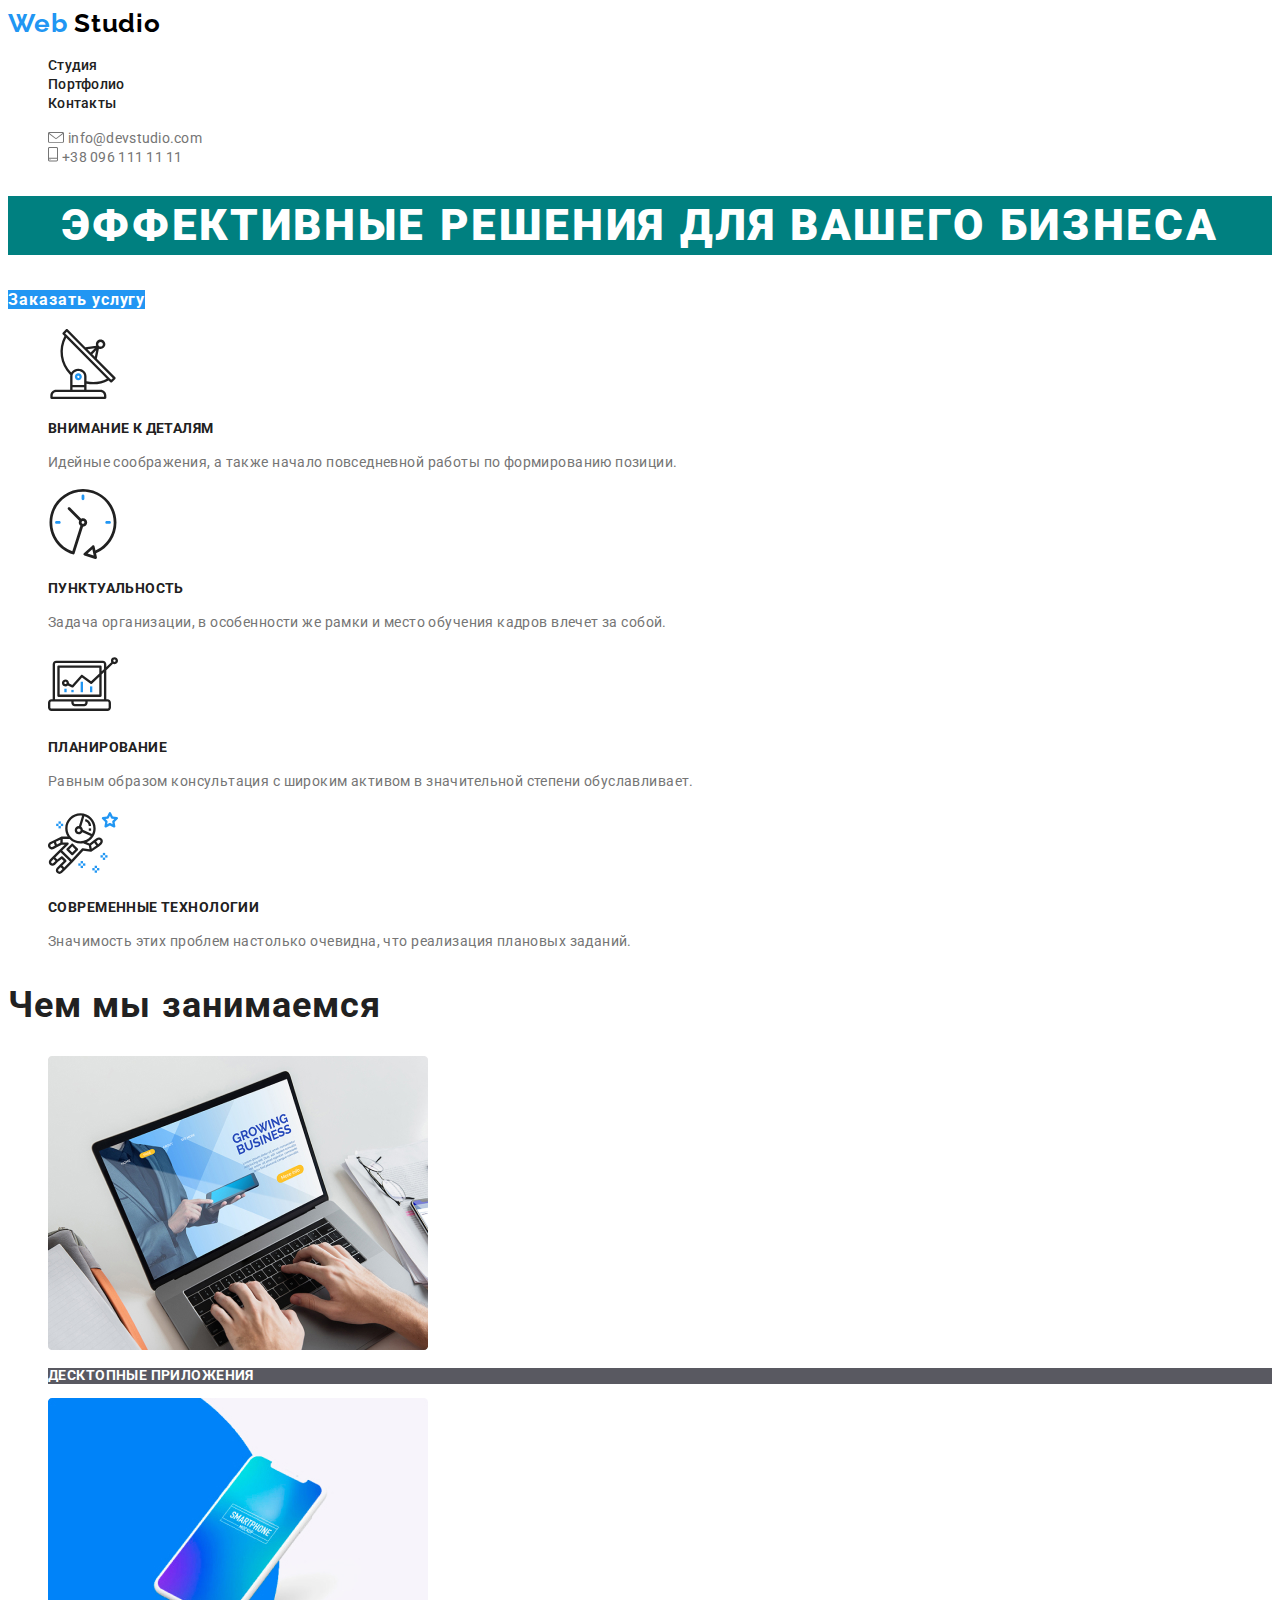
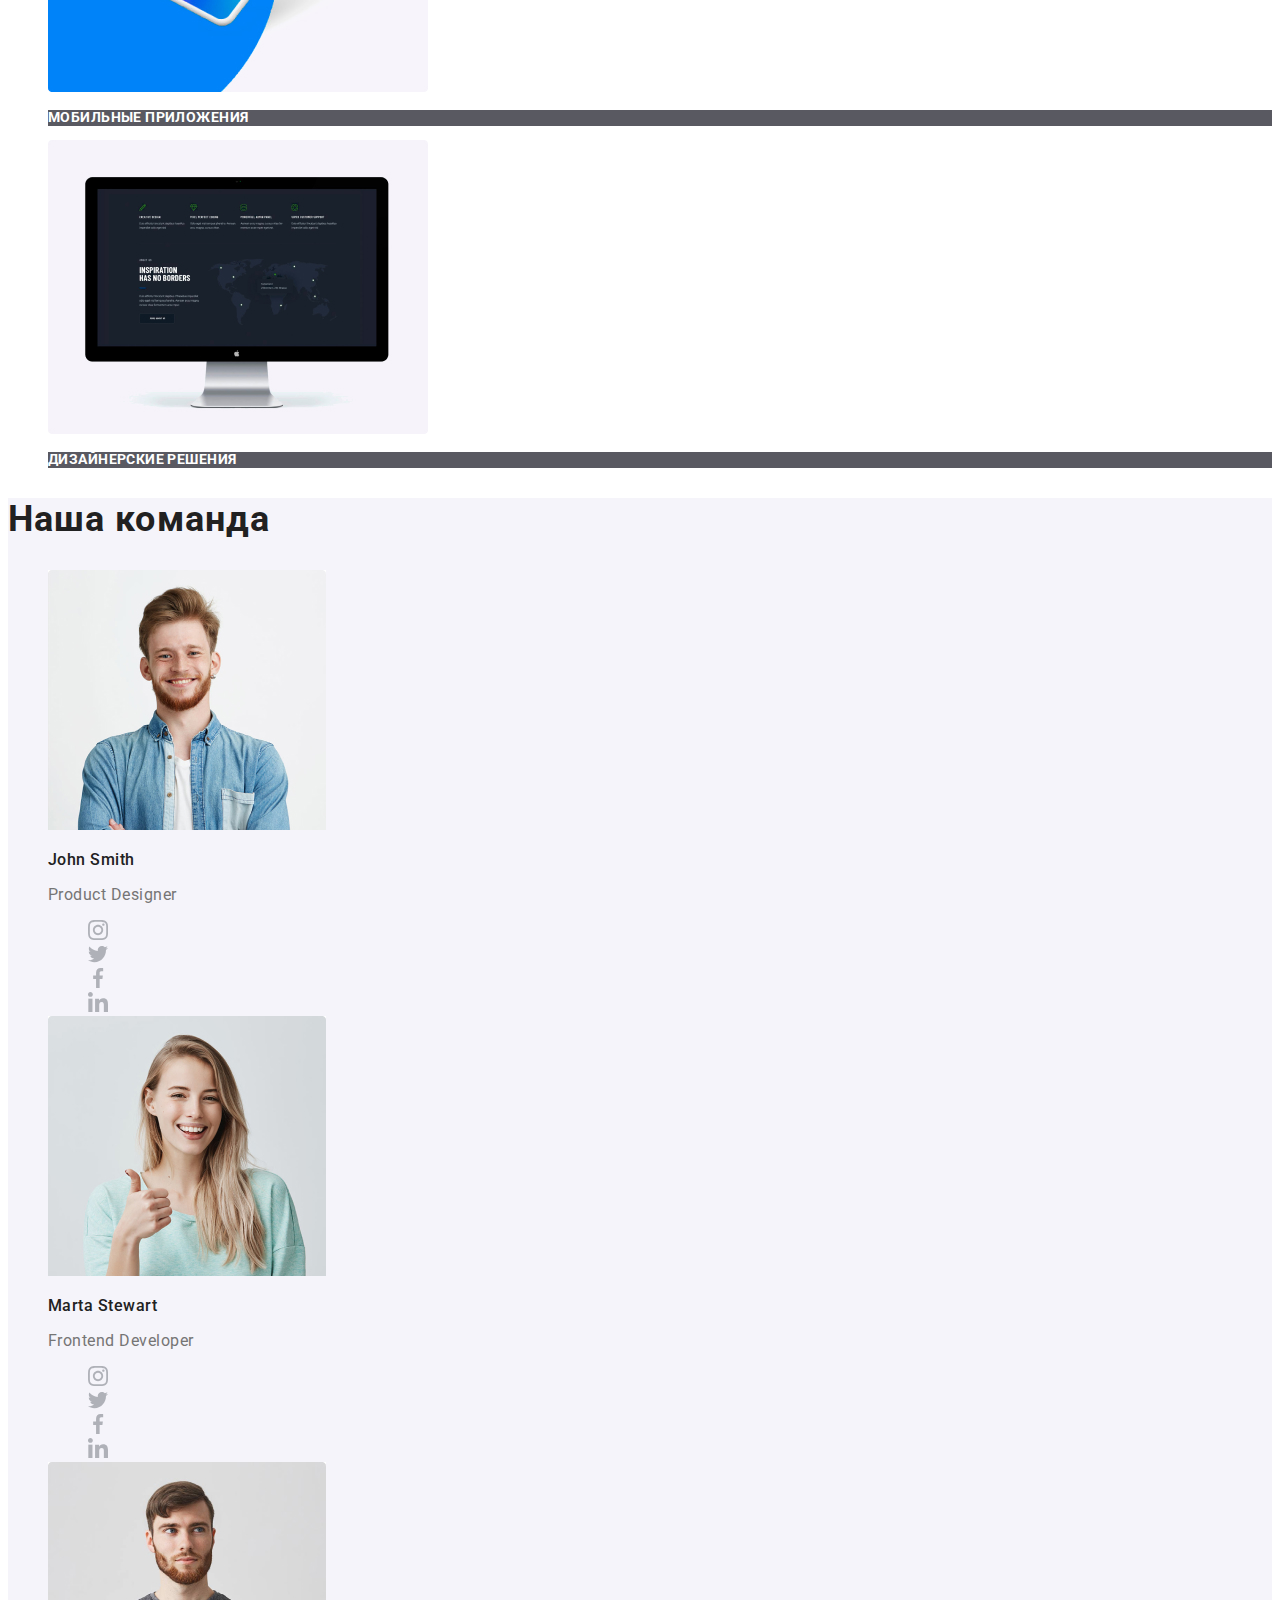
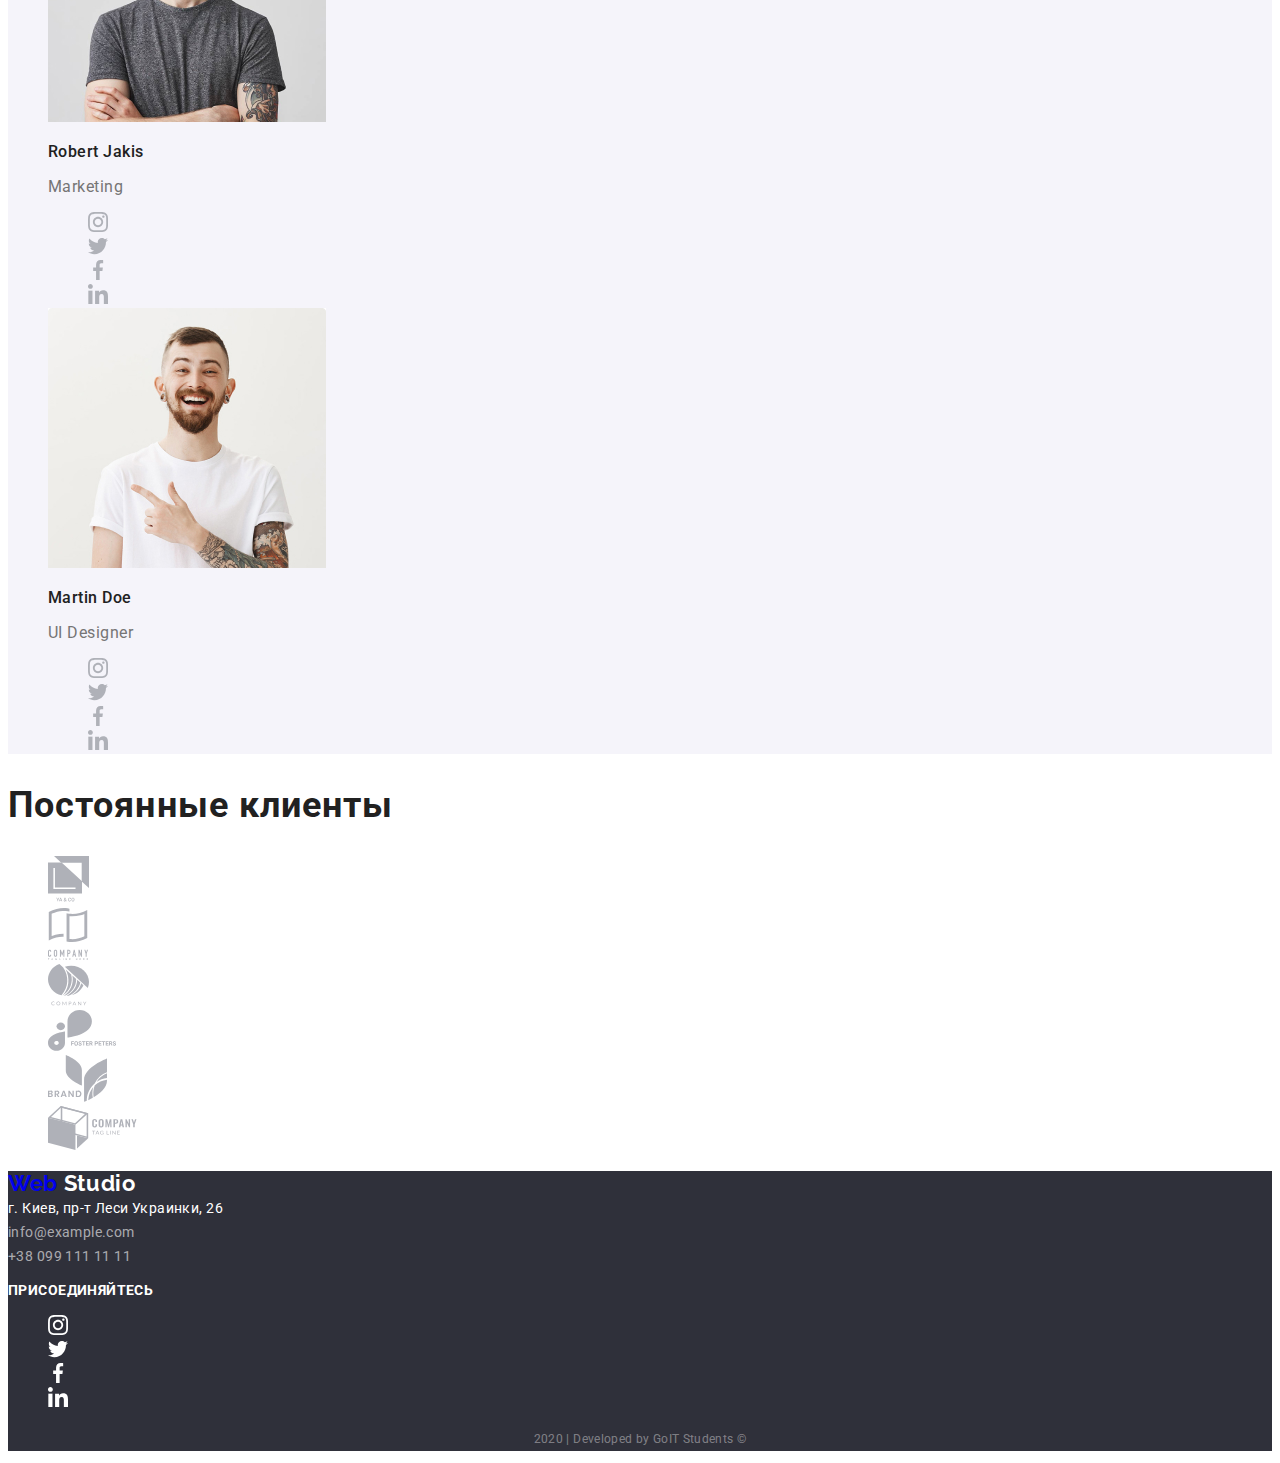
==== index.html @ 72226795 "commit" ====
<!DOCTYPE html>
<html lang="ru">
<head>
    <meta charset="UTF-8">
    <meta name="viewport" content="width=device-width, initial-scale=1.0">
    <title lang="en">Web Studio</title>
    <link href="https://fonts.googleapis.com/css2?family=Raleway:wght@700&family=Roboto:wght@400;500;700;900&display=swap" rel="stylesheet">
    <link rel="stylesheet" href="./css/styles.css">
    </head>
<body>
    <!-- Шапка сайта -->
    <header>
        <!-- Главная навигация -->
        <nav>
            <a href="./index.html" lang="en" class="studio-logo">Web <span class="logo">Studio</span></a>
            <!-- Навигация на другие страницы -->
            <ul class="nav-bar">
                <li><a href="./index.html" class="link">Студия</a></li>
                <li><a href="./portfolio.html" target="_blank" class="link">Портфолио</a></li>
                <li><a href="./contacts.html" target="_blank" class="link">Контакты</a></li>
            </ul>
        </nav>

        <ul class="contacts">
            <li>
                <svg width="16" height="11" viewBox="0 0 16 11" fill="none" xmlns="http://www.w3.org/2000/svg">
                <path d="M14.5 0H1.50001C0.672854 0 0 0.608544 0 1.35664V9.49644C0 10.2445 0.672854 10.8531 1.50001 10.8531H14.5C15.3271 10.8531 16 10.2445 16 9.49644V1.35664C16 0.608544 15.3271 0 14.5 0ZM14.5 0.904418C14.5679 0.904418 14.6325 0.917165 14.6916 0.939428L8 6.18479L1.30833 0.939428C1.36742 0.917196 1.43204 0.904418 1.49998 0.904418H14.5ZM14.5 9.94863H1.50001C1.22414 9.94863 0.999996 9.74594 0.999996 9.49641V1.89496L7.67236 7.12497C7.76661 7.1987 7.8833 7.23538 8 7.23538C8.1167 7.23538 8.23339 7.19874 8.32764 7.12497L15 1.89496V9.49644C15 9.74594 14.7759 9.94863 14.5 9.94863Z" fill="#757575"/>
                </svg>
                <a href="mailto:info@devstudio.com" class="studio-contacts">info@devstudio.com</a>
            </li>
            <li>
                <svg width="10" height="15" viewBox="0 0 10 15" fill="none" xmlns="http://www.w3.org/2000/svg">
                    <path d="M8.5 0H1.5C0.672848 0 0 0.60854 0 1.35663V13.1141C0 13.8622 0.672848 14.4708 1.5 14.4708H8.5C9.32715 14.4708 10 13.8622 10 13.1141V1.35663C10 0.60854 9.32715 0 8.5 0ZM1.5 0.904423H8.5C8.77588 0.904423 9 1.10712 9 1.35663V10.8531H1V1.35663C1 1.10712 1.22412 0.904423 1.5 0.904423ZM8.5 13.5663H1.5C1.22412 13.5663 1 13.3636 1 13.1141V11.7575H9V13.1141C9 13.3636 8.77588 13.5663 8.5 13.5663Z" fill="#757575"/>
                    <path d="M2.35355 12.3422C2.54882 12.5188 2.54882 12.8051 2.35355 12.9817C2.15828 13.1583 1.84172 13.1583 1.64645 12.9817C1.45118 12.8051 1.45118 12.5188 1.64645 12.3422C1.84172 12.1656 2.15828 12.1656 2.35355 12.3422Z" fill="#757575"/>
                </svg>                   
                <a href="tel:+380961111111" class="studio-contacts">+38 096 111 11 11</a>
            </li>
        </ul>
    </header>
    <!-- Основной контент веб-студии -->
    <main>
    <!-- Основной баннер -->
    <section>
        <h1 class="banner">Эффективные решения для вашего бизнеса</h1>
        <a href="./contacts.html" target="_blank" class="button">Заказать услугу</a>
    </section>

    <!-- Наши преимущества -->
    <section class="our-benefits">
        <h2 class="hidden-title">Наши преимущества</h2>
        <ul class="benefits-list">
            <li>
                <svg width="70" height="70" viewBox="0 0 70 70" fill="none" xmlns="http://www.w3.org/2000/svg">
                    <path d="M67.3163 48.3385L48.8468 29.7337L50.8966 19.6373C51.4256 19.8438 51.9879 19.9517 52.5556 19.9558H52.5696C55.1777 19.9866 57.3169 17.8974 57.3479 15.2893C57.3788 12.6812 55.2894 10.542 52.6813 10.5111C50.0732 10.4803 47.934 12.5695 47.9031 15.1776C47.8965 15.7357 47.9888 16.2905 48.176 16.8163L37.326 18.1405L19.6276 0.35C19.4105 0.128479 19.1141 0.00247917 18.804 0C18.4977 0.00160417 18.2044 0.123521 17.9873 0.3395L14.6786 3.6295C14.2232 4.08508 14.2232 4.82358 14.6786 5.27917L16.459 7.08517C9.56162 19.7681 11.8019 35.4741 21.9703 45.7228C22.0636 45.8121 22.1718 45.8843 22.29 45.9363C22.2165 46.3311 22.1781 46.7317 22.1756 47.1333V60.6667H8.17562C4.95562 60.6705 2.34608 63.28 2.34229 66.5V68.8333C2.34229 69.4776 2.86466 70 3.50895 70H57.1756C57.8199 70 58.3423 69.4776 58.3423 68.8333V66.5C58.3385 63.28 55.729 60.6705 52.509 60.6667H38.509V54.6688C40.7021 55.1288 42.9367 55.3633 45.1776 55.3688C50.5548 55.363 55.8464 54.0225 60.5776 51.4675L62.3673 53.2677C62.5844 53.4892 62.8808 53.6152 63.191 53.6177C63.4972 53.6161 63.7905 53.4941 64.0076 53.2782L67.3163 49.9882C67.7717 49.5326 67.7717 48.7941 67.3163 48.3385ZM50.9246 13.6348C51.8383 12.726 53.3157 12.7301 54.2244 13.6437C55.1332 14.5574 55.1291 16.0348 54.2155 16.9435C53.7781 17.3785 53.1864 17.6226 52.5695 17.6225H52.5625C51.2739 17.6158 50.2345 16.5658 50.2412 15.2771C50.2445 14.6602 50.4918 14.0699 50.9291 13.6348H50.9246ZM48.1783 21.301L46.8693 27.7445L44.298 25.158L48.1783 21.301ZM46.853 19.3282L42.653 23.5037L39.4038 20.237L46.853 19.3282ZM52.509 63C54.442 63 56.009 64.567 56.009 66.5V67.6667H4.67562V66.5C4.67562 64.567 6.2426 63 8.17562 63H52.509ZM36.1756 58.3333V60.6667H24.509V58.3333H36.1756ZM24.509 56V47.1333C24.509 44.303 27.1258 42 30.3423 42C33.5588 42 36.1756 44.303 36.1756 47.1333V56H24.509ZM38.509 52.29V47.1333C38.509 43.0162 34.8456 39.6667 30.3423 39.6667C27.4306 39.622 24.7079 41.1041 23.165 43.5738C14.2887 34.2249 12.2899 20.2875 18.1805 8.82073L58.872 49.7455C52.5886 52.9419 45.3857 53.8418 38.509 52.29ZM63.2038 50.7943L61.56 49.1412L18.7923 6.11567L17.1415 4.46133L18.7923 2.81633L36.15 20.272C36.1581 20.272 36.1628 20.2872 36.171 20.293L64.8593 49.1493L63.2038 50.7943Z" fill="#212121"/>
                    <path d="M30.3527 44.3333H30.3422C28.4091 44.3304 26.8398 45.895 26.8369 47.8281C26.834 49.7611 28.3986 51.3304 30.3317 51.3333H30.3422C32.2752 51.3362 33.8445 49.7716 33.8474 47.8386C33.8503 45.9055 32.2857 44.3362 30.3527 44.3333ZM31.1693 48.6605C30.9497 48.8789 30.6521 49.0012 30.3422 49C29.6979 48.9966 29.1783 48.4716 29.1816 47.8273C29.1832 47.5189 29.3069 47.2237 29.5255 47.0062C29.7426 46.7902 30.0359 46.6683 30.3422 46.6667C30.9865 46.67 31.5061 47.195 31.5027 47.8393C31.5011 48.1477 31.3774 48.4429 31.1588 48.6605H31.1693Z" fill="#2196F3"/>
                </svg>                    
                <h3 class="title">Внимание к деталям</h3>
                <p>Идейные соображения, а также начало повседневной работы по формированию позиции.</p>
            </li>
            <li>
                <svg width="70" height="70" viewBox="0 0 70 70" fill="none" xmlns="http://www.w3.org/2000/svg">
                    <path d="M68.4614 33.4715C68.4576 14.9819 53.4656 -0.00373771 34.9754 6.99302e-07C16.4858 0.00373911 1.50017 14.9963 1.50391 33.4859C1.50711 48.0502 10.9252 60.9413 24.7995 65.3713C24.9319 65.413 25.0697 65.4343 25.2081 65.4338C25.4719 65.4333 25.7304 65.3628 25.9573 65.2287C26.2527 65.0541 26.4732 64.7764 26.5768 64.449L35.0315 37.6521C37.3429 37.6404 39.2068 35.7568 39.1945 33.4459C39.1827 31.1345 37.2997 29.2706 34.9883 29.2824C34.3666 29.285 33.753 29.4282 33.1944 29.7011L22.0251 18.5302C21.4707 17.9951 20.5879 18.0106 20.0528 18.5644C19.5305 19.1054 19.5305 19.962 20.0528 20.503L31.2162 31.6792C30.3596 33.4277 30.8493 35.5383 32.3895 36.7303L24.3338 62.2647C8.41354 56.4002 0.261689 38.7405 6.12618 22.8203C11.9907 6.90002 29.6503 -1.25183 45.5706 4.61266C61.4909 10.4771 69.6427 28.1374 63.7782 44.0571C60.913 51.8351 55.0261 58.1252 47.4548 61.4989L46.5842 57.3989C46.4251 56.6454 45.6844 56.1636 44.9308 56.3233C44.6931 56.3741 44.4726 56.4857 44.291 56.6475L35.8978 64.1409C35.322 64.653 35.2708 65.5347 35.7835 66.1105C35.9501 66.2974 36.1637 66.4362 36.403 66.5126L47.1188 69.9327C47.8521 70.1682 48.6377 69.765 48.8732 69.0312C48.948 68.7994 48.9603 68.5527 48.9101 68.3145L48.0545 64.2915C60.4452 59.0678 68.4902 46.918 68.4614 33.4715ZM34.9829 32.0766C35.753 32.0766 36.3779 32.7014 36.3779 33.4715C36.3779 34.2422 35.753 34.8665 34.9829 34.8665C34.2123 34.8665 33.588 34.2422 33.588 33.4715C33.588 32.7014 34.2123 32.0766 34.9829 32.0766ZM39.5774 64.5916L44.3551 60.3298L45.6737 66.543L39.5774 64.5916Z" fill="#212121"/>
                    <path d="M33.5879 6.96732V9.75723C33.5879 10.5279 34.2122 11.1522 34.9828 11.1522C35.753 11.1522 36.3778 10.5279 36.3778 9.75723V6.96732C36.3778 6.1972 35.753 5.57236 34.9828 5.57236C34.2122 5.57236 33.5879 6.1972 33.5879 6.96732Z" fill="#2196F3"/>
                    <path d="M8.4787 32.0765C7.70805 32.0765 7.08374 32.7014 7.08374 33.4715C7.08374 34.2421 7.70805 34.8665 8.4787 34.8665H11.2686C12.0393 34.8665 12.6636 34.2421 12.6636 33.4715C12.6636 32.7014 12.0393 32.0765 11.2686 32.0765H8.4787Z" fill="#2196F3"/>
                    <path d="M61.4866 34.8665C62.2573 34.8665 62.8816 34.2421 62.8816 33.4715C62.8816 32.7014 62.2573 32.0765 61.4866 32.0765H58.6967C57.9266 32.0765 57.3018 32.7014 57.3018 33.4715C57.3018 34.2421 57.9266 34.8665 58.6967 34.8665H61.4866Z" fill="#2196F3"/>
                </svg>                    
                <h3 class="title">Пунктуальность</h3>
                <p>Задача организации, в особенности же рамки и место обучения кадров влечет за собой.</p>
            </li>
            <li>
                <svg width="70" height="70" viewBox="0 0 70 70" fill="none" xmlns="http://www.w3.org/2000/svg">
                    <path d="M32.6497 32.7351H34.9818V43.2296H32.6497V32.7351Z" fill="#2196F3"/>
                    <path d="M41.978 37.3993H44.3101V43.2296H41.978V37.3993Z" fill="#2196F3"/>
                    <path d="M23.321 40.8975H25.6532V43.2296H23.321V40.8975Z" fill="#2196F3"/>
                    <path d="M16.3247 39.7314H18.6568V43.2295H16.3247V39.7314Z" fill="#2196F3"/>
                    <path d="M3.49817 61.8865H59.4689C61.4007 61.8865 62.967 60.3202 62.967 58.3883V53.7241C62.967 51.7922 61.4007 50.2259 59.4689 50.2259H58.3028V21.1468L64.9262 14.8724C66.4635 15.6303 68.3242 15.1702 69.3302 13.7815C70.3369 12.3934 70.1957 10.4821 68.9966 9.25681C67.7975 8.03154 65.8901 7.84877 64.4798 8.82409C63.0701 9.79998 62.569 11.6498 63.2933 13.2036L58.3028 17.9345V15.2442C58.3028 13.3124 56.7365 11.7461 54.8046 11.7461H8.16239C6.23054 11.7461 4.66422 13.3124 4.66422 15.2442V50.2259H3.49817C1.56632 50.2259 0 51.7922 0 53.7241V58.3883C0 60.3202 1.56632 61.8865 3.49817 61.8865ZM66.4652 10.58C67.1091 10.58 67.6312 11.1021 67.6312 11.7461C67.6312 12.39 67.1091 12.9121 66.4652 12.9121C65.8212 12.9121 65.2991 12.39 65.2991 11.7461C65.2991 11.1021 65.8212 10.58 66.4652 10.58ZM6.99634 15.2442C6.99634 14.6003 7.51844 14.0782 8.16239 14.0782H54.8046C55.4486 14.0782 55.9707 14.6003 55.9707 15.2442V20.1413L53.6386 22.3573V17.5763C53.6386 16.9324 53.1165 16.4103 52.4725 16.4103H10.4945C9.85055 16.4103 9.32845 16.9324 9.32845 17.5763V46.7277C9.32845 47.3717 9.85055 47.8938 10.4945 47.8938H52.4725C53.1165 47.8938 53.6386 47.3717 53.6386 46.7277V25.5651L55.9707 23.3554V50.2259H6.99634V15.2442ZM17.4908 30.403C15.9131 30.3984 14.5279 31.4495 14.1083 32.9702C13.6886 34.491 14.3383 36.104 15.6951 36.9091C17.0513 37.7142 18.7793 37.512 19.9129 36.4149L23.9662 38.4486C24.4371 38.6844 25.0081 38.5739 25.3583 38.1805L33.9745 28.4871L42.4443 34.8337C42.8987 35.1742 43.5329 35.1378 43.9452 34.7478L51.3065 27.7748V45.5617H11.6606V18.7424H51.3065V24.5619L43.0564 32.3747L34.5154 25.9716C34.0303 25.6084 33.3476 25.6767 32.9445 26.1293L24.2099 35.9571L20.9446 34.3242C20.9685 34.1841 20.9833 34.0429 20.989 33.9011C20.989 31.9693 19.4227 30.403 17.4908 30.403ZM18.6569 33.9011C18.6569 34.5451 18.1348 35.0672 17.4908 35.0672C16.8469 35.0672 16.3248 34.5451 16.3248 33.9011C16.3248 33.2572 16.8469 32.7351 17.4908 32.7351C18.1348 32.7351 18.6569 33.2572 18.6569 33.9011ZM25.6532 52.558H37.3138V53.7241C37.3138 54.368 36.7917 54.8901 36.1477 54.8901H26.8193C26.1753 54.8901 25.6532 54.368 25.6532 53.7241V52.558ZM2.33211 53.7241C2.33211 53.0801 2.85422 52.558 3.49817 52.558H23.3211V53.7241C23.3211 55.6559 24.8874 57.2223 26.8193 57.2223H36.1477C38.0796 57.2223 39.6459 55.6559 39.6459 53.7241V52.558H59.4689C60.1128 52.558 60.6349 53.0801 60.6349 53.7241V58.3883C60.6349 59.0323 60.1128 59.5544 59.4689 59.5544H3.49817C2.85422 59.5544 2.33211 59.0323 2.33211 58.3883V53.7241Z" fill="#212121"/>
                </svg>                    
                <h3 class="title">Планирование</h3>
                <p>Равным образом консультация с широким активом в значительной степени обуславливает.</p>
            </li>
            <li>
                <svg width="70" height="70" viewBox="0 0 70 70" fill="none" xmlns="http://www.w3.org/2000/svg">
                    <path d="M69.9434 9.8964C69.8058 9.47516 69.4418 9.16727 69.002 9.10301L64.823 8.49515L62.9528 4.70812C62.5608 3.91008 61.2529 3.91008 60.8609 4.70812L58.9907 8.49515L54.8116 9.10315C54.3718 9.16727 54.0078 9.47421 53.8689 9.89654C53.7325 10.3189 53.8455 10.7832 54.1641 11.0924L57.1893 14.0407L56.4754 18.2034C56.4007 18.6409 56.5804 19.0831 56.9386 19.3445C57.3014 19.6082 57.775 19.6408 58.1682 19.4331L61.9063 17.4672L65.6444 19.4331C65.8147 19.5229 66.0026 19.5672 66.1881 19.5672C66.4296 19.5672 66.6712 19.4926 66.8742 19.3444C67.2335 19.0831 67.4131 18.6408 67.3374 18.2033L66.6235 14.0405L69.6487 11.0923C69.9656 10.7819 70.08 10.3187 69.9434 9.8964ZM64.5558 12.7991C64.2817 13.0663 64.1556 13.4536 64.221 13.8316L64.6387 16.2688L62.4501 15.1185C62.2797 15.0286 62.0931 14.9843 61.9063 14.9843C61.7197 14.9843 61.5342 15.0286 61.3626 15.1185L59.1738 16.2688L59.5915 13.8316C59.6568 13.4536 59.5308 13.0675 59.2567 12.7991L57.4845 11.0725L59.9322 10.7166C60.3126 10.6618 60.6404 10.4226 60.8108 10.0784L61.9051 7.86172L62.9994 10.0784C63.1697 10.4225 63.4976 10.6618 63.878 10.7166L66.3257 11.0725L64.5558 12.7991Z" fill="#2196F3"/>
                    <path d="M57.1669 44.8923H54.8335V47.2257H57.1669V44.8923Z" fill="#2196F3"/>
                    <path d="M57.1669 49.5591H54.8335V51.8925H57.1669V49.5591Z" fill="#2196F3"/>
                    <path d="M59.5004 47.2257H57.167V49.5591H59.5004V47.2257Z" fill="#2196F3"/>
                    <path d="M54.8339 47.2257H52.5005V49.5591H54.8339V47.2257Z" fill="#2196F3"/>
                    <path d="M49.0004 57.7259H46.667V60.0593H49.0004V57.7259Z" fill="#2196F3"/>
                    <path d="M49.0004 62.3926H46.667V64.726H49.0004V62.3926Z" fill="#2196F3"/>
                    <path d="M51.3334 60.0593H49V62.3927H51.3334V60.0593Z" fill="#2196F3"/>
                    <path d="M46.6669 60.0593H44.3335V62.3927H46.6669V60.0593Z" fill="#2196F3"/>
                    <path d="M34.9999 53.0592H32.6665V55.3926H34.9999V53.0592Z" fill="#2196F3"/>
                    <path d="M34.9999 57.7259H32.6665V60.0593H34.9999V57.7259Z" fill="#2196F3"/>
                    <path d="M37.3334 55.3925H35V57.7259H37.3334V55.3925Z" fill="#2196F3"/>
                    <path d="M32.6664 55.3925H30.333V57.7259H32.6664V55.3925Z" fill="#2196F3"/>
                    <path d="M12.8329 13.3918H10.4995V15.7252H12.8329V13.3918Z" fill="#2196F3"/>
                    <path d="M12.8329 18.0587H10.4995V20.3921H12.8329V18.0587Z" fill="#2196F3"/>
                    <path d="M15.1664 15.7253H12.833V18.0587H15.1664V15.7253Z" fill="#2196F3"/>
                    <path d="M10.4994 15.7253H8.16602V18.0587H10.4994V15.7253Z" fill="#2196F3"/>
                    <path d="M54.0635 30.9738C53.4347 30.1256 52.5119 29.5797 51.4642 29.4326C50.4118 29.2833 49.3734 29.5597 48.5334 30.2026L45.7952 32.3014L45.794 32.3026L41.6428 35.4025L38.6724 34.2195C43.9691 31.843 47.6711 26.545 47.6711 20.3942C47.6711 12.0314 40.8401 5.22739 32.4436 5.22739C24.047 5.22739 17.2161 12.0314 17.2161 20.3942C17.2161 23.4253 18.1226 26.244 19.6662 28.6158L13.6204 28.5633C13.6168 28.5633 13.6134 28.5633 13.6099 28.5633C13.5911 28.5633 13.5761 28.5726 13.5586 28.5738C13.4431 28.5785 13.3298 28.6019 13.2191 28.6415C13.1911 28.652 13.162 28.6579 13.1352 28.6706C13.1212 28.6765 13.1071 28.6776 13.0932 28.6846L6.02075 32.1764C6.01952 32.1764 6.01843 32.1764 6.01843 32.1775L1.8766 34.1693C1.83107 34.1891 1.78445 34.2159 1.73892 34.2463C0.0880191 35.3452 -0.474314 37.5036 0.429958 39.2676C0.911763 40.2056 1.73195 40.8964 2.73999 41.2125C3.12856 41.3337 3.52518 41.3933 3.91949 41.3933C4.55305 41.3933 5.18074 41.2382 5.75578 40.9314L8.79154 39.3167L13.7441 36.7593L16.7122 36.7418L4.80844 48.5884C4.80735 48.5896 4.80612 48.5896 4.80489 48.5907L1.87647 51.5074C1.18466 52.1958 0.8043 53.1092 0.8043 54.0835C0.8043 55.0565 1.18466 55.9723 1.87647 56.6619C2.587 57.3689 3.52149 57.7236 4.45598 57.7236C5.3917 57.7236 6.32495 57.3689 7.03782 56.6619L9.91251 53.7988L13.7206 50.9556L15.6912 52.9179L11.8375 56.7552C11.8364 56.7564 11.8352 56.7564 11.834 56.7575L8.90556 59.6741C8.21375 60.3625 7.8334 61.276 7.8334 62.2502C7.8334 63.2233 8.21375 64.139 8.90556 64.8287C9.6161 65.5356 10.5518 65.8903 11.4863 65.8903C12.4208 65.8903 13.3565 65.5356 14.0681 64.8287L16.9977 61.912L21.6842 57.2453C21.6854 57.2441 21.6854 57.243 21.6865 57.2417L23.8951 55.0542L23.8869 55.046C23.9008 55.0321 23.9207 55.0273 23.9347 55.0122L35.2353 42.6349L42.8281 43.7153C42.8829 43.7235 42.9377 43.7269 42.9925 43.7269C43.1338 43.7269 43.2702 43.6931 43.402 43.6429C43.4406 43.629 43.4743 43.6103 43.5106 43.5917C43.5526 43.5706 43.5968 43.559 43.6366 43.5322L50.6659 38.8655C50.6916 38.848 50.7055 38.82 50.73 38.8014C50.758 38.7792 50.793 38.7699 50.8186 38.7453L53.5999 36.1401C55.0471 34.7841 55.2466 32.5628 54.0635 30.9738ZM4.66024 38.8722C4.28111 39.0752 3.85058 39.116 3.43878 38.9854C3.03039 38.8583 2.69912 38.5793 2.50538 38.2025C2.15305 37.5165 2.35718 36.6811 2.97433 36.2297L5.84793 34.8471L6.53974 36.869L6.83027 37.7183L4.66024 38.8722ZM12.3102 34.8741L8.92333 36.6241L8.36456 34.9907L7.96328 33.817L12.3967 31.6282L12.3102 34.8741ZM45.3402 20.3919C45.3402 22.4009 44.8607 24.2957 44.03 25.9908L34.8832 21.8362C34.7875 20.5821 34.1366 19.4842 33.1589 18.8005L36.3614 8.16853C41.5626 9.82298 45.3402 14.6752 45.3402 20.3919ZM19.5519 20.3919C19.5519 13.3159 25.3363 7.55834 32.446 7.55834C32.9991 7.55834 33.5403 7.60496 34.0759 7.67264L30.9433 18.0714C30.9014 18.0701 30.8617 18.0585 30.8185 18.0585C28.5597 18.0585 26.7222 19.8902 26.7222 22.1419C26.7222 24.3936 28.5597 26.2254 30.8185 26.2254C32.3375 26.2254 33.65 25.3866 34.3582 24.1591L42.8073 27.9976C40.4564 31.1616 36.6938 33.2255 32.4459 33.2255C25.3363 33.2255 19.5519 27.4679 19.5519 20.3919ZM32.5814 22.1419C32.5814 23.1068 31.7903 23.892 30.8185 23.892C29.8467 23.892 29.0556 23.1068 29.0556 22.1419C29.0556 21.1771 29.8467 20.3919 30.8185 20.3919C31.7903 20.3919 32.5814 21.1771 32.5814 22.1419ZM5.39183 55.0075C4.87503 55.5196 4.03843 55.5185 3.52286 55.0087C3.2743 54.7601 3.13785 54.4324 3.13785 54.0835C3.13785 53.7358 3.2743 53.408 3.52286 53.1619L5.6274 51.0652L7.48941 52.9192L5.39183 55.0075ZM12.4222 63.1743C11.9054 63.6865 11.0677 63.6877 10.552 63.1756C10.3034 62.927 10.1669 62.5993 10.1669 62.2504C10.1669 61.9027 10.3034 61.5748 10.552 61.3287L12.6579 59.231L13.5388 60.1073L14.5211 61.085L12.4222 63.1743ZM20.0383 55.5862C20.0371 55.5873 20.036 55.5873 20.0348 55.5885L16.1742 59.4386L15.2933 58.5623L14.311 57.5846L18.168 53.7451C18.168 53.7451 18.168 53.7451 18.168 53.744C18.1692 53.7428 18.1703 53.7428 18.1715 53.7417C18.259 53.6542 18.3139 53.5492 18.3676 53.4454C18.3828 53.4151 18.4119 53.3894 18.4248 53.3579C18.461 53.2681 18.4667 53.1713 18.4808 53.0767C18.4878 53.0229 18.5112 52.9729 18.5112 52.9179C18.5112 52.8397 18.4831 52.764 18.4669 52.6869C18.4529 52.6169 18.4529 52.5457 18.426 52.4781C18.3817 52.3685 18.3058 52.2717 18.2265 52.1771C18.2044 52.1514 18.1962 52.1187 18.1717 52.0942C18.1717 52.0942 18.1717 52.0942 18.1705 52.0942C18.1692 52.0931 18.1692 52.0906 18.1681 52.0896L14.6529 48.5895C14.6156 48.5522 14.5677 48.537 14.5257 48.5056C14.464 48.4577 14.4045 48.4134 14.3356 48.3795C14.2691 48.3468 14.2014 48.327 14.1314 48.3083C14.0568 48.2872 13.9845 48.2709 13.9063 48.2651C13.835 48.2604 13.7686 48.2674 13.6975 48.2756C13.6193 48.2849 13.5459 48.2954 13.47 48.3199C13.3964 48.3433 13.3312 48.3794 13.2635 48.4179C13.2203 48.4424 13.1714 48.4506 13.1305 48.4809L9.25133 51.3767L7.28077 49.4143L12.5285 44.1946L22.0674 53.576L20.0383 55.5862ZM34.9544 40.2372C34.9207 40.2326 34.8891 40.2454 34.8553 40.2431C34.7701 40.2385 34.6885 40.2443 34.6034 40.2583C34.5369 40.2699 34.4739 40.2828 34.4108 40.3049C34.3362 40.3306 34.2685 40.3656 34.1996 40.4076C34.1343 40.4472 34.0748 40.4892 34.0176 40.5417C33.9896 40.5662 33.9558 40.5779 33.9301 40.6058L23.6527 51.8621L14.185 42.5507L20.3825 36.3859C20.8387 35.9309 20.841 35.1924 20.386 34.735C20.1562 34.5052 19.854 34.392 19.5519 34.3932V34.3921L14.6984 34.4213L14.7591 30.9049L21.5492 30.9633C24.3166 33.7937 28.176 35.5589 32.446 35.5589C33.4027 35.5589 34.3361 35.4598 35.2448 35.2905C35.3323 35.3605 35.4186 35.4318 35.5284 35.4761L40.7995 37.5761L41.1331 39.2351L41.5228 41.1717L34.9544 40.2372ZM43.7944 40.6269L43.1096 37.219L46.2736 34.8564L47.102 35.9554L48.3445 37.6051L43.7944 40.6269ZM52.0055 34.4341L50.1726 36.1515L48.1356 33.4471L49.9544 32.053C50.2938 31.7917 50.7221 31.6855 51.1421 31.7403C51.5644 31.7998 51.9378 32.0203 52.1921 32.3621C52.6658 33.0003 52.5853 33.8905 52.0055 34.4341Z" fill="#212121"/>
                    <path d="M29.7547 40.5651L25.0669 35.8984C24.6131 35.4446 23.8757 35.4446 23.4207 35.8984L18.7341 40.5651C18.5148 40.7856 18.3911 41.0819 18.3911 41.3922C18.3911 41.7026 18.5136 42.0001 18.7341 42.2194L23.4207 46.8861C23.6482 47.1124 23.9469 47.2256 24.2444 47.2256C24.5419 47.2256 24.8405 47.1124 25.0669 46.8861L29.7547 42.2194C29.974 42.0001 30.0988 41.7026 30.0988 41.3922C30.0988 41.0819 29.9751 40.7844 29.7547 40.5651ZM24.2444 44.4128L21.211 41.3922L24.2444 38.3717L27.2789 41.3922L24.2444 44.4128Z" fill="#212121"/>
                    <path d="M37.547 11.0923L36.9834 13.3581C37.1386 13.3966 40.7845 14.3463 40.7845 18.0587H43.1179C43.1178 13.6461 39.4743 11.5718 37.547 11.0923Z" fill="#212121"/>
                    <path d="M43.1176 20.3919H40.7842V22.7253H43.1176V20.3919Z" fill="#212121"/>
                </svg>                    
                <h3 class="title">Современные технологии</h3>
                <p>Значимость этих проблем настолько очевидна, что реализация плановых заданий.</p>
            </li>

        </ul>
    </section>

    <!-- Область разработки -->
    <section class="our-projects">
        <h2 class="projects-title">Чем мы занимаемся</h2>
        <ul class="categories">
            <li>
                <img src="./images/our-projects/desktop.jpg" alt="Открытый ноутбук" width="380" height="294">
                <h3 class="project">Десктопные приложения</h3>
            </li>
            <li>
                <img src="./images/our-projects/mobile.jpg" alt="Мобильный телефон" width="380" height="294">
                <h3 class="project">Мобильные приложения</h3>
            </li>
            <li>
                <img src="./images/our-projects/design.jpg" alt="Дисплей с примером дизайна" width="380" height="294">
                <h3 class="project">Дизайнерские решения</h3>
            </li>           
        </ul>
    </section>

    <!-- Сотрудники -->
    <section class="team">
        <h2 class="team-title">Наша команда</h2>
        <ul lang="en" class="team-list">
            <li>
                <img src="./images/employee/john-smith.jpg" alt="John Smith" width="278" height="260">
                <h3 class="employee-name">John Smith</h3>
                <p class="employee-position">Product Designer</p>
                <ul class="social-links-list">
                    <li>
                        <a href="http://www.instagram.com" target="_blank" rel="noreferrer noopener" aria-label="Instagram link">
                            <svg width="20" height="20" viewBox="0 0 20 20" fill="none" xmlns="http://www.w3.org/2000/svg">
                                <path d="M19.9804 5.88005C19.9336 4.81738 19.7617 4.0868 19.5156 3.45374C19.2616 2.78176 18.8709 2.18014 18.359 1.68002C17.8589 1.1721 17.2533 0.777435 16.5891 0.527447C15.9524 0.281274 15.2256 0.109427 14.163 0.0625732C13.0924 0.0117516 12.7525 0 10.0371 0C7.32173 0 6.98185 0.0117516 5.91521 0.0586052C4.85253 0.105459 4.12195 0.277459 3.48904 0.523479C2.81692 0.777435 2.2153 1.16814 1.71517 1.68002C1.20726 2.18014 0.812743 2.78573 0.562603 3.44992C0.31643 4.0868 0.144583 4.81341 0.0977294 5.87609C0.0469078 6.9467 0.0351562 7.28658 0.0351562 10.002C0.0351562 12.7173 0.0469078 13.0572 0.0937614 14.1239C0.140615 15.1865 0.312615 15.9171 0.558787 16.5502C0.812743 17.2221 1.20726 17.8238 1.71517 18.3239C2.2153 18.8318 2.82088 19.2265 3.48508 19.4765C4.12195 19.7226 4.84856 19.8945 5.91139 19.9413C6.97788 19.9883 7.31791 19.9999 10.0333 19.9999C12.7487 19.9999 13.0885 19.9883 14.1552 19.9413C15.2179 19.8945 15.9484 19.7226 16.5813 19.4765C17.9254 18.9568 18.9881 17.8941 19.5078 16.5502C19.7538 15.9133 19.9258 15.1865 19.9727 14.1239C20.0195 13.0572 20.0313 12.7173 20.0313 10.002C20.0313 7.28658 20.0273 6.9467 19.9804 5.88005ZM18.1794 14.0457C18.1364 15.0225 17.9723 15.5499 17.8356 15.9015C17.4995 16.7728 16.808 17.4643 15.9367 17.8004C15.5851 17.9372 15.0538 18.1012 14.0809 18.1441C13.026 18.1911 12.7096 18.2027 10.0411 18.2027C7.37255 18.2027 7.05221 18.1911 6.00113 18.1441C5.02438 18.1012 4.49693 17.9372 4.1453 17.8004C3.71171 17.6402 3.31704 17.3862 2.9967 17.0541C2.6646 16.7298 2.41065 16.3391 2.2504 15.9055C2.11365 15.5539 1.94959 15.0225 1.90671 14.0497C1.8597 12.9948 1.8481 12.6783 1.8481 10.0097C1.8481 7.34122 1.8597 7.02087 1.90671 5.96995C1.94959 4.99319 2.11365 4.46575 2.2504 4.11412C2.41065 3.68038 2.6646 3.28586 3.00067 2.96536C3.32483 2.63327 3.71553 2.37931 4.14927 2.21921C4.5009 2.08247 5.03231 1.9184 6.0051 1.87537C7.05999 1.82851 7.37652 1.81676 10.0449 1.81676C12.7174 1.81676 13.0337 1.82851 14.0848 1.87537C15.0616 1.9184 15.589 2.08247 15.9407 2.21921C16.3742 2.37931 16.7689 2.63327 17.0893 2.96536C17.4213 3.28967 17.6753 3.68038 17.8356 4.11412C17.9723 4.46575 18.1364 4.99701 18.1794 5.96995C18.2263 7.02484 18.238 7.34122 18.238 10.0097C18.238 12.6783 18.2263 12.9908 18.1794 14.0457Z" fill="#AFB1B8"/>
                                <path d="M10.0371 4.86414C7.20074 4.86414 4.89941 7.16531 4.89941 10.0019C4.89941 12.8384 7.20074 15.1396 10.0371 15.1396C12.8737 15.1396 15.1749 12.8384 15.1749 10.0019C15.1749 7.16531 12.8737 4.86414 10.0371 4.86414ZM10.0371 13.3346C8.19702 13.3346 6.70442 11.8421 6.70442 10.0019C6.70442 8.16159 8.19702 6.66914 10.0371 6.66914C11.8774 6.66914 13.3698 8.16159 13.3698 10.0019C13.3698 11.8421 11.8774 13.3346 10.0371 13.3346Z" fill="#AFB1B8"/>
                                <path d="M16.5775 4.6611C16.5775 5.32346 16.0404 5.86052 15.3779 5.86052C14.7155 5.86052 14.1785 5.32346 14.1785 4.6611C14.1785 3.99858 14.7155 3.46167 15.3779 3.46167C16.0404 3.46167 16.5775 3.99858 16.5775 4.6611Z" fill="#AFB1B8"/>
                            </svg>
                        </a>  
                    </li>
                    <li>
                        <a href="http://www.twitter.com" target="_blank" rel="noreferrer noopener" aria-label="Twitter link">
                            <svg width="20" height="20" viewBox="0 0 20 20" fill="none" xmlns="http://www.w3.org/2000/svg">
                                <path d="M20 3.79875C19.2563 4.125 18.4637 4.34125 17.6375 4.44625C18.4875 3.93875 19.1363 3.14125 19.4412 2.18C18.6488 2.6525 17.7738 2.98625 16.8412 3.1725C16.0887 2.37125 15.0162 1.875 13.8462 1.875C11.5763 1.875 9.74875 3.7175 9.74875 5.97625C9.74875 6.30125 9.77625 6.61375 9.84375 6.91125C6.435 6.745 3.41875 5.11125 1.3925 2.6225C1.03875 3.23625 0.83125 3.93875 0.83125 4.695C0.83125 6.115 1.5625 7.37375 2.6525 8.1025C1.99375 8.09 1.3475 7.89875 0.8 7.5975C0.8 7.61 0.8 7.62625 0.8 7.6425C0.8 9.635 2.22125 11.29 4.085 11.6712C3.75125 11.7625 3.3875 11.8062 3.01 11.8062C2.7475 11.8062 2.4825 11.7913 2.23375 11.7362C2.765 13.36 4.2725 14.5538 6.065 14.5925C4.67 15.6838 2.89875 16.3412 0.98125 16.3412C0.645 16.3412 0.3225 16.3263 0 16.285C1.81625 17.4563 3.96875 18.125 6.29 18.125C13.835 18.125 17.96 11.875 17.96 6.4575C17.96 6.27625 17.9538 6.10125 17.945 5.9275C18.7588 5.35 19.4425 4.62875 20 3.79875Z" fill="#AFB1B8"/>
                            </svg>
                        </a>                       
                    </li>
                    <li>
                        <a href="http://www.facebook.com" target="_blank" rel="noreferrer noopener" aria-label="Facebook link">
                            <svg width="20" height="20" viewBox="0 0 20 20" fill="none" xmlns="http://www.w3.org/2000/svg">
                                <path d="M13.3308 3.32083H15.1566V0.140833C14.8416 0.0975 13.7583 0 12.4966 0C9.8641 0 8.06076 1.65583 8.06076 4.69917V7.5H5.15576V11.055H8.06076V20H11.6224V11.0558H14.4099L14.8524 7.50083H11.6216V5.05167C11.6224 4.02417 11.8991 3.32083 13.3308 3.32083Z" fill="#AFB1B8"/>
                            </svg>
                        </a>                           
                    </li>
                    <li>
                        <a href="http://www.linkedin.com" target="_blank" rel="noreferrer noopener" aria-label="LinkedIn link">
                            <svg width="20" height="20" viewBox="0 0 20 20" fill="none" xmlns="http://www.w3.org/2000/svg">
                                <path d="M19.9951 20.0001V19.9993H20.0001V12.6643C20.0001 9.07593 19.2276 6.31177 15.0326 6.31177C13.0159 6.31177 11.6626 7.41843 11.1101 8.4676H11.0517V6.64677H7.07422V19.9993H11.2159V13.3876C11.2159 11.6468 11.5459 9.96343 13.7017 9.96343C15.8259 9.96343 15.8576 11.9501 15.8576 13.4993V20.0001H19.9951Z" fill="#AFB1B8"/>
                                <path d="M0.330078 6.64746H4.47675V20H0.330078V6.64746Z" fill="#AFB1B8"/>
                                <path d="M2.40167 0C1.07583 0 0 1.07583 0 2.40167C0 3.7275 1.07583 4.82583 2.40167 4.82583C3.7275 4.82583 4.80333 3.7275 4.80333 2.40167C4.8025 1.07583 3.72667 0 2.40167 0V0Z" fill="#AFB1B8"/>
                            </svg>
                        </a>                           
                    </li>
                </ul>
            </li>
            <li>
                <img src="./images/employee/marta-stewart.jpg" alt="Marta Stewart" width="278" height="260">
                <h3 class="employee-name">Marta Stewart</h3>
                <p class="employee-position">Frontend Developer</p>
                <ul class="social-links-list">
                    <li>
                        <a href="http://www.instagram.com" target="_blank" rel="noreferrer noopener" aria-label="Instagram link">
                            <svg width="20" height="20" viewBox="0 0 20 20" fill="none" xmlns="http://www.w3.org/2000/svg">
                                <path d="M19.9804 5.88005C19.9336 4.81738 19.7617 4.0868 19.5156 3.45374C19.2616 2.78176 18.8709 2.18014 18.359 1.68002C17.8589 1.1721 17.2533 0.777435 16.5891 0.527447C15.9524 0.281274 15.2256 0.109427 14.163 0.0625732C13.0924 0.0117516 12.7525 0 10.0371 0C7.32173 0 6.98185 0.0117516 5.91521 0.0586052C4.85253 0.105459 4.12195 0.277459 3.48904 0.523479C2.81692 0.777435 2.2153 1.16814 1.71517 1.68002C1.20726 2.18014 0.812743 2.78573 0.562603 3.44992C0.31643 4.0868 0.144583 4.81341 0.0977294 5.87609C0.0469078 6.9467 0.0351562 7.28658 0.0351562 10.002C0.0351562 12.7173 0.0469078 13.0572 0.0937614 14.1239C0.140615 15.1865 0.312615 15.9171 0.558787 16.5502C0.812743 17.2221 1.20726 17.8238 1.71517 18.3239C2.2153 18.8318 2.82088 19.2265 3.48508 19.4765C4.12195 19.7226 4.84856 19.8945 5.91139 19.9413C6.97788 19.9883 7.31791 19.9999 10.0333 19.9999C12.7487 19.9999 13.0885 19.9883 14.1552 19.9413C15.2179 19.8945 15.9484 19.7226 16.5813 19.4765C17.9254 18.9568 18.9881 17.8941 19.5078 16.5502C19.7538 15.9133 19.9258 15.1865 19.9727 14.1239C20.0195 13.0572 20.0313 12.7173 20.0313 10.002C20.0313 7.28658 20.0273 6.9467 19.9804 5.88005ZM18.1794 14.0457C18.1364 15.0225 17.9723 15.5499 17.8356 15.9015C17.4995 16.7728 16.808 17.4643 15.9367 17.8004C15.5851 17.9372 15.0538 18.1012 14.0809 18.1441C13.026 18.1911 12.7096 18.2027 10.0411 18.2027C7.37255 18.2027 7.05221 18.1911 6.00113 18.1441C5.02438 18.1012 4.49693 17.9372 4.1453 17.8004C3.71171 17.6402 3.31704 17.3862 2.9967 17.0541C2.6646 16.7298 2.41065 16.3391 2.2504 15.9055C2.11365 15.5539 1.94959 15.0225 1.90671 14.0497C1.8597 12.9948 1.8481 12.6783 1.8481 10.0097C1.8481 7.34122 1.8597 7.02087 1.90671 5.96995C1.94959 4.99319 2.11365 4.46575 2.2504 4.11412C2.41065 3.68038 2.6646 3.28586 3.00067 2.96536C3.32483 2.63327 3.71553 2.37931 4.14927 2.21921C4.5009 2.08247 5.03231 1.9184 6.0051 1.87537C7.05999 1.82851 7.37652 1.81676 10.0449 1.81676C12.7174 1.81676 13.0337 1.82851 14.0848 1.87537C15.0616 1.9184 15.589 2.08247 15.9407 2.21921C16.3742 2.37931 16.7689 2.63327 17.0893 2.96536C17.4213 3.28967 17.6753 3.68038 17.8356 4.11412C17.9723 4.46575 18.1364 4.99701 18.1794 5.96995C18.2263 7.02484 18.238 7.34122 18.238 10.0097C18.238 12.6783 18.2263 12.9908 18.1794 14.0457Z" fill="#AFB1B8"/>
                                <path d="M10.0371 4.86414C7.20074 4.86414 4.89941 7.16531 4.89941 10.0019C4.89941 12.8384 7.20074 15.1396 10.0371 15.1396C12.8737 15.1396 15.1749 12.8384 15.1749 10.0019C15.1749 7.16531 12.8737 4.86414 10.0371 4.86414ZM10.0371 13.3346C8.19702 13.3346 6.70442 11.8421 6.70442 10.0019C6.70442 8.16159 8.19702 6.66914 10.0371 6.66914C11.8774 6.66914 13.3698 8.16159 13.3698 10.0019C13.3698 11.8421 11.8774 13.3346 10.0371 13.3346Z" fill="#AFB1B8"/>
                                <path d="M16.5775 4.6611C16.5775 5.32346 16.0404 5.86052 15.3779 5.86052C14.7155 5.86052 14.1785 5.32346 14.1785 4.6611C14.1785 3.99858 14.7155 3.46167 15.3779 3.46167C16.0404 3.46167 16.5775 3.99858 16.5775 4.6611Z" fill="#AFB1B8"/>
                            </svg>
                        </a>  
                    </li>
                    <li>
                        <a href="http://www.twitter.com" target="_blank" rel="noreferrer noopener" aria-label="Twitter link">
                            <svg width="20" height="20" viewBox="0 0 20 20" fill="none" xmlns="http://www.w3.org/2000/svg">
                                <path d="M20 3.79875C19.2563 4.125 18.4637 4.34125 17.6375 4.44625C18.4875 3.93875 19.1363 3.14125 19.4412 2.18C18.6488 2.6525 17.7738 2.98625 16.8412 3.1725C16.0887 2.37125 15.0162 1.875 13.8462 1.875C11.5763 1.875 9.74875 3.7175 9.74875 5.97625C9.74875 6.30125 9.77625 6.61375 9.84375 6.91125C6.435 6.745 3.41875 5.11125 1.3925 2.6225C1.03875 3.23625 0.83125 3.93875 0.83125 4.695C0.83125 6.115 1.5625 7.37375 2.6525 8.1025C1.99375 8.09 1.3475 7.89875 0.8 7.5975C0.8 7.61 0.8 7.62625 0.8 7.6425C0.8 9.635 2.22125 11.29 4.085 11.6712C3.75125 11.7625 3.3875 11.8062 3.01 11.8062C2.7475 11.8062 2.4825 11.7913 2.23375 11.7362C2.765 13.36 4.2725 14.5538 6.065 14.5925C4.67 15.6838 2.89875 16.3412 0.98125 16.3412C0.645 16.3412 0.3225 16.3263 0 16.285C1.81625 17.4563 3.96875 18.125 6.29 18.125C13.835 18.125 17.96 11.875 17.96 6.4575C17.96 6.27625 17.9538 6.10125 17.945 5.9275C18.7588 5.35 19.4425 4.62875 20 3.79875Z" fill="#AFB1B8"/>
                            </svg>
                        </a>                       
                    </li>
                    <li>
                        <a href="http://www.facebook.com" target="_blank" rel="noreferrer noopener" aria-label="Facebook link">
                            <svg width="20" height="20" viewBox="0 0 20 20" fill="none" xmlns="http://www.w3.org/2000/svg">
                                <path d="M13.3308 3.32083H15.1566V0.140833C14.8416 0.0975 13.7583 0 12.4966 0C9.8641 0 8.06076 1.65583 8.06076 4.69917V7.5H5.15576V11.055H8.06076V20H11.6224V11.0558H14.4099L14.8524 7.50083H11.6216V5.05167C11.6224 4.02417 11.8991 3.32083 13.3308 3.32083Z" fill="#AFB1B8"/>
                            </svg>
                        </a>                           
                    </li>
                    <li>
                        <a href="http://www.linkedin.com" target="_blank" rel="noreferrer noopener" aria-label="LinkedIn link">
                            <svg width="20" height="20" viewBox="0 0 20 20" fill="none" xmlns="http://www.w3.org/2000/svg">
                                <path d="M19.9951 20.0001V19.9993H20.0001V12.6643C20.0001 9.07593 19.2276 6.31177 15.0326 6.31177C13.0159 6.31177 11.6626 7.41843 11.1101 8.4676H11.0517V6.64677H7.07422V19.9993H11.2159V13.3876C11.2159 11.6468 11.5459 9.96343 13.7017 9.96343C15.8259 9.96343 15.8576 11.9501 15.8576 13.4993V20.0001H19.9951Z" fill="#AFB1B8"/>
                                <path d="M0.330078 6.64746H4.47675V20H0.330078V6.64746Z" fill="#AFB1B8"/>
                                <path d="M2.40167 0C1.07583 0 0 1.07583 0 2.40167C0 3.7275 1.07583 4.82583 2.40167 4.82583C3.7275 4.82583 4.80333 3.7275 4.80333 2.40167C4.8025 1.07583 3.72667 0 2.40167 0V0Z" fill="#AFB1B8"/>
                            </svg>
                        </a>                           
                    </li>
                </ul>
            </li>
            <li>
                <img src="./images/employee/robert-jakis.jpg" alt="Robert Jakis" width="278" height="260">
                <h3 class="employee-name">Robert Jakis</h3>
                <p class="employee-position">Marketing</p>
                <ul class="social-links-list">
                    <li>
                        <a href="http://www.instagram.com" target="_blank" rel="noreferrer noopener" aria-label="Instagram link">
                            <svg width="20" height="20" viewBox="0 0 20 20" fill="none" xmlns="http://www.w3.org/2000/svg">
                                <path d="M19.9804 5.88005C19.9336 4.81738 19.7617 4.0868 19.5156 3.45374C19.2616 2.78176 18.8709 2.18014 18.359 1.68002C17.8589 1.1721 17.2533 0.777435 16.5891 0.527447C15.9524 0.281274 15.2256 0.109427 14.163 0.0625732C13.0924 0.0117516 12.7525 0 10.0371 0C7.32173 0 6.98185 0.0117516 5.91521 0.0586052C4.85253 0.105459 4.12195 0.277459 3.48904 0.523479C2.81692 0.777435 2.2153 1.16814 1.71517 1.68002C1.20726 2.18014 0.812743 2.78573 0.562603 3.44992C0.31643 4.0868 0.144583 4.81341 0.0977294 5.87609C0.0469078 6.9467 0.0351562 7.28658 0.0351562 10.002C0.0351562 12.7173 0.0469078 13.0572 0.0937614 14.1239C0.140615 15.1865 0.312615 15.9171 0.558787 16.5502C0.812743 17.2221 1.20726 17.8238 1.71517 18.3239C2.2153 18.8318 2.82088 19.2265 3.48508 19.4765C4.12195 19.7226 4.84856 19.8945 5.91139 19.9413C6.97788 19.9883 7.31791 19.9999 10.0333 19.9999C12.7487 19.9999 13.0885 19.9883 14.1552 19.9413C15.2179 19.8945 15.9484 19.7226 16.5813 19.4765C17.9254 18.9568 18.9881 17.8941 19.5078 16.5502C19.7538 15.9133 19.9258 15.1865 19.9727 14.1239C20.0195 13.0572 20.0313 12.7173 20.0313 10.002C20.0313 7.28658 20.0273 6.9467 19.9804 5.88005ZM18.1794 14.0457C18.1364 15.0225 17.9723 15.5499 17.8356 15.9015C17.4995 16.7728 16.808 17.4643 15.9367 17.8004C15.5851 17.9372 15.0538 18.1012 14.0809 18.1441C13.026 18.1911 12.7096 18.2027 10.0411 18.2027C7.37255 18.2027 7.05221 18.1911 6.00113 18.1441C5.02438 18.1012 4.49693 17.9372 4.1453 17.8004C3.71171 17.6402 3.31704 17.3862 2.9967 17.0541C2.6646 16.7298 2.41065 16.3391 2.2504 15.9055C2.11365 15.5539 1.94959 15.0225 1.90671 14.0497C1.8597 12.9948 1.8481 12.6783 1.8481 10.0097C1.8481 7.34122 1.8597 7.02087 1.90671 5.96995C1.94959 4.99319 2.11365 4.46575 2.2504 4.11412C2.41065 3.68038 2.6646 3.28586 3.00067 2.96536C3.32483 2.63327 3.71553 2.37931 4.14927 2.21921C4.5009 2.08247 5.03231 1.9184 6.0051 1.87537C7.05999 1.82851 7.37652 1.81676 10.0449 1.81676C12.7174 1.81676 13.0337 1.82851 14.0848 1.87537C15.0616 1.9184 15.589 2.08247 15.9407 2.21921C16.3742 2.37931 16.7689 2.63327 17.0893 2.96536C17.4213 3.28967 17.6753 3.68038 17.8356 4.11412C17.9723 4.46575 18.1364 4.99701 18.1794 5.96995C18.2263 7.02484 18.238 7.34122 18.238 10.0097C18.238 12.6783 18.2263 12.9908 18.1794 14.0457Z" fill="#AFB1B8"/>
                                <path d="M10.0371 4.86414C7.20074 4.86414 4.89941 7.16531 4.89941 10.0019C4.89941 12.8384 7.20074 15.1396 10.0371 15.1396C12.8737 15.1396 15.1749 12.8384 15.1749 10.0019C15.1749 7.16531 12.8737 4.86414 10.0371 4.86414ZM10.0371 13.3346C8.19702 13.3346 6.70442 11.8421 6.70442 10.0019C6.70442 8.16159 8.19702 6.66914 10.0371 6.66914C11.8774 6.66914 13.3698 8.16159 13.3698 10.0019C13.3698 11.8421 11.8774 13.3346 10.0371 13.3346Z" fill="#AFB1B8"/>
                                <path d="M16.5775 4.6611C16.5775 5.32346 16.0404 5.86052 15.3779 5.86052C14.7155 5.86052 14.1785 5.32346 14.1785 4.6611C14.1785 3.99858 14.7155 3.46167 15.3779 3.46167C16.0404 3.46167 16.5775 3.99858 16.5775 4.6611Z" fill="#AFB1B8"/>
                            </svg>
                        </a>  
                    </li>
                    <li>
                        <a href="http://www.twitter.com" target="_blank" rel="noreferrer noopener" aria-label="Twitter link">
                            <svg width="20" height="20" viewBox="0 0 20 20" fill="none" xmlns="http://www.w3.org/2000/svg">
                                <path d="M20 3.79875C19.2563 4.125 18.4637 4.34125 17.6375 4.44625C18.4875 3.93875 19.1363 3.14125 19.4412 2.18C18.6488 2.6525 17.7738 2.98625 16.8412 3.1725C16.0887 2.37125 15.0162 1.875 13.8462 1.875C11.5763 1.875 9.74875 3.7175 9.74875 5.97625C9.74875 6.30125 9.77625 6.61375 9.84375 6.91125C6.435 6.745 3.41875 5.11125 1.3925 2.6225C1.03875 3.23625 0.83125 3.93875 0.83125 4.695C0.83125 6.115 1.5625 7.37375 2.6525 8.1025C1.99375 8.09 1.3475 7.89875 0.8 7.5975C0.8 7.61 0.8 7.62625 0.8 7.6425C0.8 9.635 2.22125 11.29 4.085 11.6712C3.75125 11.7625 3.3875 11.8062 3.01 11.8062C2.7475 11.8062 2.4825 11.7913 2.23375 11.7362C2.765 13.36 4.2725 14.5538 6.065 14.5925C4.67 15.6838 2.89875 16.3412 0.98125 16.3412C0.645 16.3412 0.3225 16.3263 0 16.285C1.81625 17.4563 3.96875 18.125 6.29 18.125C13.835 18.125 17.96 11.875 17.96 6.4575C17.96 6.27625 17.9538 6.10125 17.945 5.9275C18.7588 5.35 19.4425 4.62875 20 3.79875Z" fill="#AFB1B8"/>
                            </svg>
                        </a>                       
                    </li>
                    <li>
                        <a href="http://www.facebook.com" target="_blank" rel="noreferrer noopener" aria-label="Facebook link">
                            <svg width="20" height="20" viewBox="0 0 20 20" fill="none" xmlns="http://www.w3.org/2000/svg">
                                <path d="M13.3308 3.32083H15.1566V0.140833C14.8416 0.0975 13.7583 0 12.4966 0C9.8641 0 8.06076 1.65583 8.06076 4.69917V7.5H5.15576V11.055H8.06076V20H11.6224V11.0558H14.4099L14.8524 7.50083H11.6216V5.05167C11.6224 4.02417 11.8991 3.32083 13.3308 3.32083Z" fill="#AFB1B8"/>
                            </svg>
                        </a>                           
                    </li>
                    <li>
                        <a href="http://www.linkedin.com" target="_blank" rel="noreferrer noopener" aria-label="LinkedIn link">
                            <svg width="20" height="20" viewBox="0 0 20 20" fill="none" xmlns="http://www.w3.org/2000/svg">
                                <path d="M19.9951 20.0001V19.9993H20.0001V12.6643C20.0001 9.07593 19.2276 6.31177 15.0326 6.31177C13.0159 6.31177 11.6626 7.41843 11.1101 8.4676H11.0517V6.64677H7.07422V19.9993H11.2159V13.3876C11.2159 11.6468 11.5459 9.96343 13.7017 9.96343C15.8259 9.96343 15.8576 11.9501 15.8576 13.4993V20.0001H19.9951Z" fill="#AFB1B8"/>
                                <path d="M0.330078 6.64746H4.47675V20H0.330078V6.64746Z" fill="#AFB1B8"/>
                                <path d="M2.40167 0C1.07583 0 0 1.07583 0 2.40167C0 3.7275 1.07583 4.82583 2.40167 4.82583C3.7275 4.82583 4.80333 3.7275 4.80333 2.40167C4.8025 1.07583 3.72667 0 2.40167 0V0Z" fill="#AFB1B8"/>
                            </svg>
                        </a>                           
                    </li>
                </ul>
            <li>
                <img src="./images/employee/martin-doe.jpg" alt="Martin Doe" width="278" height="260">
                <h3 class="employee-name">Martin Doe</h3>
                <p class="employee-position">UI Designer</p>
                <ul class="social-links-list">
                    <li>
                        <a href="http://www.instagram.com" target="_blank" rel="noreferrer noopener" aria-label="Instagram link">
                            <svg width="20" height="20" viewBox="0 0 20 20" fill="none" xmlns="http://www.w3.org/2000/svg">
                                <path d="M19.9804 5.88005C19.9336 4.81738 19.7617 4.0868 19.5156 3.45374C19.2616 2.78176 18.8709 2.18014 18.359 1.68002C17.8589 1.1721 17.2533 0.777435 16.5891 0.527447C15.9524 0.281274 15.2256 0.109427 14.163 0.0625732C13.0924 0.0117516 12.7525 0 10.0371 0C7.32173 0 6.98185 0.0117516 5.91521 0.0586052C4.85253 0.105459 4.12195 0.277459 3.48904 0.523479C2.81692 0.777435 2.2153 1.16814 1.71517 1.68002C1.20726 2.18014 0.812743 2.78573 0.562603 3.44992C0.31643 4.0868 0.144583 4.81341 0.0977294 5.87609C0.0469078 6.9467 0.0351562 7.28658 0.0351562 10.002C0.0351562 12.7173 0.0469078 13.0572 0.0937614 14.1239C0.140615 15.1865 0.312615 15.9171 0.558787 16.5502C0.812743 17.2221 1.20726 17.8238 1.71517 18.3239C2.2153 18.8318 2.82088 19.2265 3.48508 19.4765C4.12195 19.7226 4.84856 19.8945 5.91139 19.9413C6.97788 19.9883 7.31791 19.9999 10.0333 19.9999C12.7487 19.9999 13.0885 19.9883 14.1552 19.9413C15.2179 19.8945 15.9484 19.7226 16.5813 19.4765C17.9254 18.9568 18.9881 17.8941 19.5078 16.5502C19.7538 15.9133 19.9258 15.1865 19.9727 14.1239C20.0195 13.0572 20.0313 12.7173 20.0313 10.002C20.0313 7.28658 20.0273 6.9467 19.9804 5.88005ZM18.1794 14.0457C18.1364 15.0225 17.9723 15.5499 17.8356 15.9015C17.4995 16.7728 16.808 17.4643 15.9367 17.8004C15.5851 17.9372 15.0538 18.1012 14.0809 18.1441C13.026 18.1911 12.7096 18.2027 10.0411 18.2027C7.37255 18.2027 7.05221 18.1911 6.00113 18.1441C5.02438 18.1012 4.49693 17.9372 4.1453 17.8004C3.71171 17.6402 3.31704 17.3862 2.9967 17.0541C2.6646 16.7298 2.41065 16.3391 2.2504 15.9055C2.11365 15.5539 1.94959 15.0225 1.90671 14.0497C1.8597 12.9948 1.8481 12.6783 1.8481 10.0097C1.8481 7.34122 1.8597 7.02087 1.90671 5.96995C1.94959 4.99319 2.11365 4.46575 2.2504 4.11412C2.41065 3.68038 2.6646 3.28586 3.00067 2.96536C3.32483 2.63327 3.71553 2.37931 4.14927 2.21921C4.5009 2.08247 5.03231 1.9184 6.0051 1.87537C7.05999 1.82851 7.37652 1.81676 10.0449 1.81676C12.7174 1.81676 13.0337 1.82851 14.0848 1.87537C15.0616 1.9184 15.589 2.08247 15.9407 2.21921C16.3742 2.37931 16.7689 2.63327 17.0893 2.96536C17.4213 3.28967 17.6753 3.68038 17.8356 4.11412C17.9723 4.46575 18.1364 4.99701 18.1794 5.96995C18.2263 7.02484 18.238 7.34122 18.238 10.0097C18.238 12.6783 18.2263 12.9908 18.1794 14.0457Z" fill="#AFB1B8"/>
                                <path d="M10.0371 4.86414C7.20074 4.86414 4.89941 7.16531 4.89941 10.0019C4.89941 12.8384 7.20074 15.1396 10.0371 15.1396C12.8737 15.1396 15.1749 12.8384 15.1749 10.0019C15.1749 7.16531 12.8737 4.86414 10.0371 4.86414ZM10.0371 13.3346C8.19702 13.3346 6.70442 11.8421 6.70442 10.0019C6.70442 8.16159 8.19702 6.66914 10.0371 6.66914C11.8774 6.66914 13.3698 8.16159 13.3698 10.0019C13.3698 11.8421 11.8774 13.3346 10.0371 13.3346Z" fill="#AFB1B8"/>
                                <path d="M16.5775 4.6611C16.5775 5.32346 16.0404 5.86052 15.3779 5.86052C14.7155 5.86052 14.1785 5.32346 14.1785 4.6611C14.1785 3.99858 14.7155 3.46167 15.3779 3.46167C16.0404 3.46167 16.5775 3.99858 16.5775 4.6611Z" fill="#AFB1B8"/>
                            </svg>
                        </a>  
                    </li>
                    <li>
                        <a href="http://www.twitter.com" target="_blank" rel="noreferrer noopener" aria-label="Twitter link">
                            <svg width="20" height="20" viewBox="0 0 20 20" fill="none" xmlns="http://www.w3.org/2000/svg">
                                <path d="M20 3.79875C19.2563 4.125 18.4637 4.34125 17.6375 4.44625C18.4875 3.93875 19.1363 3.14125 19.4412 2.18C18.6488 2.6525 17.7738 2.98625 16.8412 3.1725C16.0887 2.37125 15.0162 1.875 13.8462 1.875C11.5763 1.875 9.74875 3.7175 9.74875 5.97625C9.74875 6.30125 9.77625 6.61375 9.84375 6.91125C6.435 6.745 3.41875 5.11125 1.3925 2.6225C1.03875 3.23625 0.83125 3.93875 0.83125 4.695C0.83125 6.115 1.5625 7.37375 2.6525 8.1025C1.99375 8.09 1.3475 7.89875 0.8 7.5975C0.8 7.61 0.8 7.62625 0.8 7.6425C0.8 9.635 2.22125 11.29 4.085 11.6712C3.75125 11.7625 3.3875 11.8062 3.01 11.8062C2.7475 11.8062 2.4825 11.7913 2.23375 11.7362C2.765 13.36 4.2725 14.5538 6.065 14.5925C4.67 15.6838 2.89875 16.3412 0.98125 16.3412C0.645 16.3412 0.3225 16.3263 0 16.285C1.81625 17.4563 3.96875 18.125 6.29 18.125C13.835 18.125 17.96 11.875 17.96 6.4575C17.96 6.27625 17.9538 6.10125 17.945 5.9275C18.7588 5.35 19.4425 4.62875 20 3.79875Z" fill="#AFB1B8"/>
                            </svg>
                        </a>                       
                    </li>
                    <li>
                        <a href="http://www.facebook.com" target="_blank" rel="noreferrer noopener" aria-label="Facebook link">
                            <svg width="20" height="20" viewBox="0 0 20 20" fill="none" xmlns="http://www.w3.org/2000/svg">
                                <path d="M13.3308 3.32083H15.1566V0.140833C14.8416 0.0975 13.7583 0 12.4966 0C9.8641 0 8.06076 1.65583 8.06076 4.69917V7.5H5.15576V11.055H8.06076V20H11.6224V11.0558H14.4099L14.8524 7.50083H11.6216V5.05167C11.6224 4.02417 11.8991 3.32083 13.3308 3.32083Z" fill="#AFB1B8"/>
                            </svg>
                        </a>                           
                    </li>
                    <li>
                        <a href="http://www.linkedin.com" target="_blank" rel="noreferrer noopener" aria-label="LinkedIn link">
                            <svg width="20" height="20" viewBox="0 0 20 20" fill="none" xmlns="http://www.w3.org/2000/svg">
                                <path d="M19.9951 20.0001V19.9993H20.0001V12.6643C20.0001 9.07593 19.2276 6.31177 15.0326 6.31177C13.0159 6.31177 11.6626 7.41843 11.1101 8.4676H11.0517V6.64677H7.07422V19.9993H11.2159V13.3876C11.2159 11.6468 11.5459 9.96343 13.7017 9.96343C15.8259 9.96343 15.8576 11.9501 15.8576 13.4993V20.0001H19.9951Z" fill="#AFB1B8"/>
                                <path d="M0.330078 6.64746H4.47675V20H0.330078V6.64746Z" fill="#AFB1B8"/>
                                <path d="M2.40167 0C1.07583 0 0 1.07583 0 2.40167C0 3.7275 1.07583 4.82583 2.40167 4.82583C3.7275 4.82583 4.80333 3.7275 4.80333 2.40167C4.8025 1.07583 3.72667 0 2.40167 0V0Z" fill="#AFB1B8"/>
                            </svg>
                        </a>                           
                    </li>
                </ul>
            </li>
        </ul>

    </section>

    <!-- Клиенты -->
    <section class="our-clients">
        <h2 class="clients-title">Постоянные клиенты</h2>
        <ul class="clients-list">
            <li>
                <a href="">
                    <svg width="45" height="48" viewBox="0 0 45 48" fill="none" xmlns="http://www.w3.org/2000/svg">
                    <path d="M6 0L13.3076 6.70249H33.6924V25.3993L41 32.1018V0H6Z" fill="#AFB1B8"/>
                    <path d="M0 6.42017V37.605H34V25.2093L13.5231 6.42788L0 6.42017ZM27.5231 33.0434H5.38008V12.07H6.9453V31.6232H27.5231V33.0434Z" fill="#AFB1B8"/>
                    <path d="M9.79102 43.4863L10.6089 41.8018H11.2925L10.1011 44.0479V45.3564H9.48096V44.0479L8.28711 41.8018H8.97314L9.79102 43.4863ZM13.3018 44.5288H11.9248L11.6367 45.3564H10.9946L12.3374 41.8018H12.8916L14.2368 45.3564H13.5923L13.3018 44.5288ZM12.0981 44.0308H13.1284L12.6133 42.5562L12.0981 44.0308ZM15.7358 44.397C15.7358 44.2326 15.7806 44.082 15.8701 43.9453C15.9596 43.807 16.1362 43.6434 16.3999 43.4546C16.2616 43.2804 16.1647 43.1323 16.1094 43.0103C16.0557 42.8882 16.0288 42.7702 16.0288 42.6562C16.0288 42.3779 16.1134 42.1582 16.2827 41.9971C16.452 41.8343 16.6799 41.7529 16.9663 41.7529C17.2251 41.7529 17.4367 41.8294 17.6011 41.9824C17.7671 42.1338 17.8501 42.3218 17.8501 42.5464C17.8501 42.6945 17.8127 42.8312 17.7378 42.9565C17.6629 43.0802 17.54 43.2039 17.3691 43.3276L17.1274 43.5034L17.8135 44.314C17.9128 44.1187 17.9624 43.9014 17.9624 43.6621H18.4775C18.4775 44.0999 18.375 44.4588 18.1699 44.7388L18.6924 45.3564H18.0039L17.8037 45.1196C17.5498 45.3101 17.2471 45.4053 16.8955 45.4053C16.5439 45.4053 16.2624 45.3125 16.0508 45.127C15.8408 44.9398 15.7358 44.6965 15.7358 44.397ZM16.9126 44.9316C17.1128 44.9316 17.3 44.8649 17.4741 44.7314L16.6978 43.8159L16.6221 43.8696C16.4268 44.0177 16.3291 44.187 16.3291 44.3774C16.3291 44.5418 16.382 44.6753 16.4878 44.7778C16.5936 44.8804 16.7352 44.9316 16.9126 44.9316ZM16.5854 42.6416C16.5854 42.7783 16.6693 42.95 16.8369 43.1567L17.1079 42.9712L17.1836 42.9102C17.2845 42.8206 17.335 42.7059 17.335 42.5659C17.335 42.4731 17.3 42.3942 17.23 42.3291C17.16 42.2624 17.0713 42.229 16.9639 42.229C16.8483 42.229 16.7563 42.2681 16.688 42.3462C16.6196 42.4243 16.5854 42.5228 16.5854 42.6416ZM23.043 44.1992C23.0072 44.5785 22.8672 44.8747 22.623 45.0879C22.3789 45.2995 22.0542 45.4053 21.6489 45.4053C21.3657 45.4053 21.1159 45.3385 20.8994 45.2051C20.6846 45.07 20.5186 44.8787 20.4014 44.6313C20.2842 44.384 20.2231 44.0967 20.2183 43.7695V43.4375C20.2183 43.1022 20.2777 42.8068 20.3965 42.5513C20.5153 42.2957 20.6854 42.0988 20.9067 41.9604C21.1297 41.8221 21.3869 41.7529 21.6782 41.7529C22.0705 41.7529 22.3862 41.8595 22.6255 42.0728C22.8647 42.286 23.0039 42.5871 23.043 42.9761H22.4277C22.3984 42.7205 22.3236 42.5366 22.2031 42.4243C22.0843 42.3104 21.9093 42.2534 21.6782 42.2534C21.4097 42.2534 21.203 42.3519 21.0581 42.5488C20.9149 42.7441 20.8416 43.0314 20.8384 43.4106V43.7256C20.8384 44.1097 20.9067 44.4027 21.0435 44.6045C21.1818 44.8063 21.3836 44.9072 21.6489 44.9072C21.8914 44.9072 22.0737 44.8527 22.1958 44.7437C22.3179 44.6346 22.3952 44.4531 22.4277 44.1992H23.043ZM26.4341 43.6719C26.4341 44.0202 26.3739 44.3262 26.2534 44.5898C26.133 44.8519 25.9604 45.0537 25.7358 45.1953C25.5129 45.3353 25.2557 45.4053 24.9644 45.4053C24.6763 45.4053 24.4191 45.3353 24.1929 45.1953C23.9683 45.0537 23.7941 44.8527 23.6704 44.5923C23.5483 44.3319 23.4865 44.0316 23.4849 43.6914V43.4912C23.4849 43.1445 23.5459 42.8385 23.668 42.5732C23.7917 42.3079 23.965 42.1053 24.188 41.9653C24.4126 41.8237 24.6698 41.7529 24.9595 41.7529C25.2492 41.7529 25.5055 41.8229 25.7285 41.9629C25.9531 42.1012 26.1265 42.3014 26.2485 42.5635C26.3706 42.8239 26.4325 43.1274 26.4341 43.4741V43.6719ZM25.8164 43.4863C25.8164 43.0924 25.7415 42.7905 25.5918 42.5806C25.4437 42.3706 25.2329 42.2656 24.9595 42.2656C24.6925 42.2656 24.4834 42.3706 24.332 42.5806C24.1823 42.7889 24.1058 43.0843 24.1025 43.4668V43.6719C24.1025 44.0625 24.1782 44.3644 24.3296 44.5776C24.4826 44.7909 24.6942 44.8975 24.9644 44.8975C25.2378 44.8975 25.4478 44.7933 25.5942 44.585C25.7424 44.3766 25.8164 44.0723 25.8164 43.6719V43.4863Z" fill="#AFB1B8"/>
                    </svg>       
                </a>
            </li>
            <li>
                <a href="">
                    <svg width="40" height="52" viewBox="0 0 40 52" fill="none" xmlns="http://www.w3.org/2000/svg">
                        <path d="M16.9769 2.93452H17.1135C17.3665 2.93452 17.6397 2.95995 17.9104 2.98284C19.103 3.06695 20.2873 3.24551 21.452 3.51685V0.653528C20.2527 0.352628 19.0296 0.157776 17.7965 0.0712015C17.3285 0.0356008 16.8302 0.0127146 16.3192 0H15.8917C13.4168 0.00930695 10.9526 0.327052 8.55545 0.945963C5.82521 1.62687 3.20457 2.69275 0.771484 4.11189V32.5086C3.11421 31.2357 5.60704 30.2643 8.19117 29.6173C10.2315 29.0967 12.3174 28.7765 14.4193 28.6612H14.5028C14.8545 28.6434 15.2061 28.6332 15.5678 28.6306V25.7216C12.8366 25.7567 10.1192 26.1178 7.47273 26.7972C6.49372 27.0515 5.54761 27.3261 4.65967 27.6313L3.64778 27.9746V5.83344L4.08036 5.62492C7.38159 4.05951 10.9521 3.14863 14.5964 2.94215C14.6267 2.93994 14.6572 2.93994 14.6875 2.94215C15.0897 2.92181 15.4945 2.91163 15.8917 2.91163H16.3268H16.347C16.557 2.91672 16.7669 2.92181 16.9769 2.93452Z" fill="#AFB1B8"/>
                        <path d="M24.1108 5.93259C23.4455 5.93259 22.7877 5.9097 22.1528 5.86138C21.3939 5.80544 20.6147 5.7139 19.876 5.58929C19.4257 5.51301 18.983 5.42146 18.553 5.32229V33.3935C20.3737 33.8443 22.2433 34.0647 24.1184 34.0496C26.5931 34.0395 29.0571 33.7227 31.4546 33.1061C34.1853 32.4243 36.8067 31.3585 39.2411 29.9402V2.04956C36.8986 3.32178 34.4068 4.29396 31.8239 4.94339C29.3031 5.59083 26.7125 5.92307 24.1108 5.93259ZM35.3352 6.41828L36.3471 6.07753V28.2263L35.9145 28.4348C34.2552 29.2243 32.5223 29.8469 30.7412 30.2937C28.5781 30.8533 26.3544 31.1412 24.1209 31.1506C23.4531 31.1506 22.7903 31.1227 22.1477 31.0667L21.4546 31.0057V28.3178V8.22883L22.2616 8.28224C22.8485 8.32038 23.4556 8.33818 24.1158 8.33818C26.9514 8.3281 29.7749 7.96596 32.5221 7.25998C33.4657 7.01078 34.4042 6.73106 35.3352 6.41828Z" fill="#AFB1B8"/>
                        <path d="M2.73726 42.2123C2.59178 42.0614 2.41641 41.9429 2.22248 41.8645C2.02856 41.7861 1.82042 41.7495 1.61153 41.7571C1.38892 41.7541 1.16793 41.7956 0.961389 41.8791C0.772023 41.9546 0.599889 42.0679 0.455444 42.2123C0.312573 42.3571 0.201414 42.5303 0.12911 42.7208C0.0498013 42.9205 0.0102645 43.1339 0.0127426 43.3489V47.143C0.0036949 47.4103 0.0547102 47.6763 0.161996 47.9211C0.251555 48.1155 0.380847 48.2888 0.541455 48.4297C0.693075 48.5573 0.8711 48.6494 1.06258 48.6992C1.24706 48.7511 1.43768 48.7776 1.62924 48.7781C1.84053 48.7802 2.04965 48.735 2.24143 48.6458C2.43107 48.5629 2.60289 48.4437 2.74737 48.2949C2.88826 48.1475 3.00064 47.975 3.07877 47.7863C3.15985 47.595 3.20117 47.3891 3.2002 47.1811V46.7564H2.20854V47.0947C2.21149 47.2101 2.19172 47.3251 2.15036 47.4329C2.11807 47.5136 2.06889 47.5865 2.00617 47.6465C1.94474 47.6961 1.87428 47.7332 1.79873 47.7558C1.73176 47.7781 1.66182 47.7901 1.59129 47.7914C1.50275 47.8017 1.41308 47.7883 1.33134 47.7526C1.24961 47.7169 1.17871 47.6601 1.12582 47.588C1.03234 47.4355 0.986517 47.2583 0.994276 47.0794V43.5422C0.988124 43.3461 1.02981 43.1514 1.1157 42.9751C1.16718 42.8951 1.24002 42.8311 1.3259 42.7907C1.41178 42.7502 1.50725 42.7348 1.60141 42.7463C1.68689 42.7432 1.77182 42.7611 1.84893 42.7983C1.92603 42.8355 1.99301 42.8909 2.04411 42.9599C2.15508 43.1056 2.2131 43.285 2.20854 43.4685V43.7965H3.19008V43.41C3.19207 43.183 3.15085 42.9577 3.06865 42.7463C2.99539 42.5475 2.88264 42.3658 2.73726 42.2123Z" fill="#AFB1B8"/>
                        <path d="M8.62892 42.1692C8.31271 41.9022 7.91362 41.7547 7.50066 41.7522C7.29868 41.7531 7.09838 41.7892 6.9087 41.859C6.71613 41.928 6.53841 42.0333 6.38505 42.1692C6.22076 42.3169 6.08968 42.4981 6.00053 42.7007C5.90063 42.9325 5.85146 43.1831 5.85634 43.4356V47.0745C5.8495 47.3305 5.89873 47.5849 6.00053 47.8196C6.09028 48.0153 6.22152 48.1889 6.38505 48.3282C6.53665 48.4689 6.71468 48.5779 6.9087 48.6486C7.09838 48.7184 7.29868 48.7545 7.50066 48.7554C7.70269 48.755 7.90307 48.7188 8.09262 48.6486C8.28995 48.5769 8.47195 48.4681 8.62892 48.3282C8.7871 48.1862 8.91454 48.0131 9.00332 47.8196C9.10512 47.5849 9.15435 47.3305 9.14751 47.0745V43.4356C9.15239 43.1831 9.10322 42.9325 9.00332 42.7007C8.91505 42.5002 8.78775 42.3195 8.62892 42.1692ZM8.16598 47.0745C8.17434 47.1715 8.16095 47.2691 8.1268 47.3602C8.09265 47.4513 8.03861 47.5336 7.96866 47.6009C7.83768 47.7107 7.67251 47.7709 7.50193 47.7709C7.33135 47.7709 7.16617 47.7107 7.03519 47.6009C6.96524 47.5336 6.9112 47.4513 6.87705 47.3602C6.8429 47.2691 6.82952 47.1715 6.83787 47.0745V43.4356C6.82952 43.3386 6.8429 43.241 6.87705 43.1499C6.9112 43.0588 6.96524 42.9765 7.03519 42.9092C7.16617 42.7994 7.33135 42.7392 7.50193 42.7392C7.67251 42.7392 7.83768 42.7994 7.96866 42.9092C8.03861 42.9765 8.09265 43.0588 8.1268 43.1499C8.16095 43.241 8.17434 43.3386 8.16598 43.4356V47.0745Z" fill="#AFB1B8"/>
                        <path d="M16.3673 48.6993V41.8105H15.4136L14.1614 45.4571H14.1437L12.8813 41.8105H11.9377V48.6993H12.9218V44.5086H12.9395L13.9033 47.4711H14.3941L15.3655 44.5086H15.3832V48.6993H16.3673Z" fill="#AFB1B8"/>
                        <path d="M21.9579 42.2938C21.8064 42.1238 21.6151 41.9944 21.4014 41.9174C21.1711 41.8425 20.93 41.8064 20.688 41.8106H19.2258V48.6994H20.2074V46.009H20.7133C21.0196 46.0229 21.3243 45.9582 21.5987 45.8208C21.8219 45.6969 22.0079 45.5151 22.1375 45.2944C22.2511 45.1112 22.3276 44.9073 22.3627 44.6943C22.4013 44.4351 22.4191 44.1732 22.4158 43.9111C22.4253 43.5803 22.393 43.2496 22.3197 42.927C22.2542 42.6886 22.1298 42.4708 21.9579 42.2938ZM21.452 44.3942C21.4477 44.519 21.4167 44.6413 21.3609 44.7528C21.3048 44.8587 21.2161 44.9435 21.1079 44.9944C20.9625 45.0594 20.8039 45.089 20.645 45.0808H20.1972V42.7388H20.7032C20.8555 42.7313 21.0074 42.761 21.1459 42.8253C21.2474 42.8835 21.328 42.9725 21.3761 43.0795C21.4297 43.2006 21.459 43.3311 21.4621 43.4635C21.4621 43.6085 21.4621 43.7611 21.4621 43.9213C21.4621 44.0815 21.4722 44.2467 21.4621 44.3942H21.452Z" fill="#AFB1B8"/>
                        <path d="M26.6077 41.8105H25.8032L24.2854 48.6993H25.2669L25.5553 47.2193H26.8935L27.1819 48.6993H28.1635L26.6077 41.8105ZM25.702 46.281L26.1852 43.7838H26.2029L26.6836 46.281H25.702Z" fill="#AFB1B8"/>
                        <path d="M32.9496 45.9606H32.9319L31.4494 41.8105H30.5059V48.6993H31.4874V44.5569H31.5076L33.0078 48.6993H33.9311V41.8105H32.9496V45.9606Z" fill="#AFB1B8"/>
                        <path d="M38.9476 41.8105L38.1583 44.5493H38.1381L37.3488 41.8105H36.3091L37.6574 45.7877V48.6993H38.639V45.7877L39.9873 41.8105H38.9476Z" fill="#AFB1B8"/>
                        <path d="M0 50.6447H0.473058V51.972H0.794333V50.6447H1.26486V50.3726H0V50.6447Z" fill="#AFB1B8"/>
                        <path d="M3.97672 50.3726L3.35693 51.972H3.69845L3.82999 51.6084H4.46748L4.60409 51.972H4.95319L4.31823 50.3726H3.97672ZM3.92612 51.3389L4.14368 50.7464L4.36123 51.3389H3.92612Z" fill="#AFB1B8"/>
                        <path d="M7.90793 51.3821H8.27727V51.5881C8.16941 51.6746 8.03576 51.722 7.89781 51.7229C7.8333 51.7265 7.76886 51.7145 7.70988 51.688C7.65091 51.6614 7.59911 51.6211 7.55883 51.5703C7.47402 51.4485 7.43217 51.3017 7.43993 51.1533C7.43993 50.7973 7.59424 50.6193 7.90034 50.6193C7.98091 50.6112 8.06168 50.6325 8.12804 50.6791C8.19439 50.7257 8.24194 50.7947 8.26209 50.8735L8.57831 50.8125C8.51001 50.4997 8.28486 50.3421 7.90034 50.3421C7.69468 50.3366 7.4947 50.4103 7.34127 50.5481C7.26069 50.6276 7.19834 50.7239 7.15858 50.8302C7.11882 50.9365 7.10261 51.0502 7.11107 51.1634C7.10175 51.3823 7.17493 51.5966 7.31598 51.7636C7.39434 51.8444 7.4892 51.9071 7.59401 51.9475C7.69883 51.9879 7.8111 52.0049 7.92311 51.9975C8.17338 52.0045 8.41652 51.9133 8.60108 51.7432V51.1126H7.90793V51.3821Z" fill="#AFB1B8"/>
                        <path d="M11.9227 50.3726H11.5989V51.972H12.7195V51.7H11.9227V50.3726Z" fill="#AFB1B8"/>
                        <path d="M15.3175 50.3726H14.9937V51.972H15.3175V50.3726Z" fill="#AFB1B8"/>
                        <path d="M18.6364 51.4406L17.9812 50.3726H17.6675V51.972H17.9685V50.9269L18.6111 51.972H18.9323V50.3726H18.6364V51.4406Z" fill="#AFB1B8"/>
                        <path d="M21.6368 51.2677H22.4337V50.9956H21.6368V50.6447H22.4944V50.3726H21.313V51.972H22.5273V51.7H21.6368V51.2677Z" fill="#AFB1B8"/>
                        <path d="M28.9121 51.0032H28.2822V50.3726H27.9609V51.972H28.2822V51.2728H28.9121V51.972H29.2334V50.3726H28.9121V51.0032Z" fill="#AFB1B8"/>
                        <path d="M31.9302 51.2677H32.7296V50.9956H31.9302V50.6447H32.7903V50.3726H31.6089V51.972H32.8206V51.7H31.9302V51.2677Z" fill="#AFB1B8"/>
                        <path d="M36.0233 51.2676C36.3015 51.2244 36.4432 51.0769 36.4432 50.8226C36.4513 50.7546 36.441 50.6856 36.4134 50.623C36.3858 50.5603 36.3419 50.5063 36.2863 50.4666C36.1415 50.3938 35.9799 50.3614 35.8183 50.3725H35.1404V51.972H35.4617V51.3032H35.5249C35.5934 51.299 35.6619 51.3112 35.7247 51.3388C35.7717 51.3678 35.8108 51.4079 35.8386 51.4558L36.1877 51.9644H36.5722L36.3774 51.6516C36.2913 51.4972 36.1699 51.3656 36.0233 51.2676ZM35.6994 51.0464H35.4617V50.6446H35.7146C35.8248 50.6357 35.9357 50.6486 36.041 50.6827C36.0644 50.7034 36.0828 50.7291 36.095 50.7579C36.1072 50.7867 36.1127 50.8179 36.1113 50.8492C36.1098 50.8804 36.1014 50.911 36.0866 50.9385C36.0718 50.966 36.051 50.9899 36.0258 51.0082C35.9202 51.0406 35.8096 51.0535 35.6994 51.0464Z" fill="#AFB1B8"/>
                        <path d="M39.1094 51.2677H39.9063V50.9956H39.1094V50.6447H39.9696V50.3726H38.7856V51.972H39.9999V51.7H39.1094V51.2677Z" fill="#AFB1B8"/>
                    </svg>                        
                </a>
            </li>
            <li>
                <a href="">
                    <svg width="41" height="42" viewBox="0 0 41 42" fill="none" xmlns="http://www.w3.org/2000/svg">
                        <path d="M6.34541 40.4926C6.36043 40.493 6.37521 40.4961 6.3889 40.5018C6.40259 40.5076 6.41491 40.5157 6.42515 40.5259L6.63092 40.7348C6.4712 40.9039 6.27378 41.0392 6.05219 41.1313C5.79269 41.2319 5.51302 41.2805 5.23168 41.2738C4.9673 41.2788 4.70464 41.2336 4.46003 41.1408C4.23939 41.0557 4.04115 40.9277 3.87873 40.7657C3.71297 40.5976 3.58529 40.4006 3.5032 40.1863C3.4133 39.9474 3.36892 39.696 3.37202 39.4431C3.36837 39.1886 3.41635 38.9358 3.51349 38.6976C3.60334 38.4819 3.73888 38.2849 3.91217 38.1182C4.08781 37.9547 4.29791 37.8262 4.52948 37.7407C4.78282 37.65 5.05259 37.6049 5.32427 37.6077C5.57664 37.602 5.82767 37.6432 6.06248 37.7288C6.26619 37.8104 6.45324 37.9236 6.61549 38.0636L6.44315 38.2868C6.43125 38.3025 6.41645 38.3162 6.39943 38.3271C6.37909 38.34 6.35452 38.3459 6.32998 38.3438C6.30328 38.3421 6.27755 38.3339 6.25539 38.32L6.16279 38.2607L6.03418 38.1847C5.97867 38.1565 5.92108 38.1319 5.86185 38.1111C5.78556 38.0859 5.70732 38.066 5.62779 38.0517C5.52685 38.0345 5.42433 38.0266 5.3217 38.028C5.12606 38.0257 4.93191 38.0596 4.75069 38.1277C4.58168 38.1908 4.42912 38.2863 4.30313 38.4079C4.17488 38.5372 4.07604 38.689 4.01248 38.8543C3.94004 39.0433 3.90434 39.2426 3.90702 39.4431C3.90394 39.6467 3.93963 39.8493 4.01248 40.0415C4.07525 40.2053 4.17225 40.3562 4.29799 40.4855C4.4158 40.6061 4.56182 40.7003 4.72497 40.7609C4.89286 40.8252 5.07308 40.8575 5.25483 40.8559C5.35981 40.8574 5.46475 40.851 5.56863 40.8369C5.73824 40.8178 5.90094 40.7634 6.04447 40.6778C6.11647 40.634 6.18443 40.5848 6.24767 40.5306C6.27411 40.5073 6.30889 40.4938 6.34541 40.4926Z" fill="#AFB1B8"/>
                        <path d="M12.2871 39.4428C12.2903 39.6947 12.2432 39.945 12.1482 40.1812C12.0644 40.3954 11.9323 40.5908 11.7608 40.7545C11.5892 40.9182 11.382 41.0465 11.1528 41.1309C10.6492 41.3082 10.0925 41.3082 9.58896 41.1309C9.36125 41.0452 9.15539 40.9166 8.98452 40.7534C8.81305 40.5867 8.68004 40.3896 8.59356 40.1741C8.40827 39.6958 8.40827 39.1731 8.59356 38.6949C8.6813 38.4792 8.81414 38.2815 8.98452 38.1131C9.15685 37.955 9.3626 37.8314 9.58896 37.7499C10.0919 37.5694 10.6499 37.5694 11.1528 37.7499C11.3813 37.8355 11.588 37.9641 11.7598 38.1274C11.9292 38.2924 12.0612 38.487 12.1482 38.6996C12.2435 38.9374 12.2906 39.1893 12.2871 39.4428ZM11.747 39.4428C11.751 39.2412 11.718 39.0405 11.6492 38.8492C11.5916 38.6853 11.4979 38.5341 11.374 38.4052C11.2534 38.2832 11.1049 38.1875 10.9393 38.125C10.5734 37.9952 10.1684 37.9952 9.80245 38.125C9.63684 38.1875 9.48836 38.2832 9.36776 38.4052C9.24215 38.5334 9.14747 38.6847 9.08997 38.8492C8.9591 39.2357 8.9591 39.6499 9.08997 40.0364C9.14803 40.2006 9.24265 40.3518 9.36776 40.4804C9.48851 40.6016 9.637 40.6965 9.80245 40.7582C10.169 40.8847 10.5728 40.8847 10.9393 40.7582C11.1048 40.6965 11.2533 40.6016 11.374 40.4804C11.4974 40.3511 11.591 40.2 11.6492 40.0364C11.7183 39.8451 11.7513 39.6443 11.747 39.4428Z" fill="#AFB1B8"/>
                        <path d="M16.3408 40.0651L16.3948 40.1981C16.4154 40.1506 16.4334 40.1079 16.4539 40.0651C16.4736 40.0205 16.4959 39.9769 16.5208 39.9345L17.8352 37.7289C17.8609 37.6909 17.884 37.6672 17.9098 37.6601C17.9447 37.6502 17.9813 37.6462 18.0178 37.6482H18.4062V41.2356H17.9458V38.5979C17.9458 38.5646 17.9458 38.5266 17.9458 38.4863C17.9433 38.4452 17.9433 38.4039 17.9458 38.3628L16.6237 40.5993C16.6069 40.6328 16.58 40.6611 16.5463 40.6809C16.5125 40.7007 16.4733 40.7111 16.4334 40.7109H16.3588C16.3187 40.7114 16.2794 40.7011 16.2456 40.6813C16.2118 40.6615 16.185 40.633 16.1684 40.5993L14.8078 38.3486C14.8078 38.3913 14.8078 38.4341 14.8078 38.4768C14.8078 38.5195 14.8078 38.5575 14.8078 38.5907V41.2285H14.3628V37.6482H14.7512C14.7877 37.6462 14.8243 37.6502 14.8592 37.6601C14.8911 37.6747 14.9165 37.699 14.9312 37.7289L16.2739 39.9369C16.3003 39.9777 16.3227 40.0206 16.3408 40.0651Z" fill="#AFB1B8"/>
                        <path d="M21.2871 39.887V41.2307H20.7727V37.6483H21.9199C22.1364 37.6445 22.3524 37.6709 22.5603 37.7267C22.7268 37.7702 22.8812 37.8463 23.013 37.9498C23.1273 38.0468 23.2154 38.1671 23.2703 38.3012C23.331 38.4473 23.3607 38.6029 23.3577 38.7594C23.36 38.9165 23.3276 39.0723 23.2625 39.2175C23.2007 39.355 23.1057 39.4776 22.9847 39.576C22.8528 39.6838 22.6976 39.7647 22.5295 39.8134C22.3292 39.8725 22.1198 39.9006 21.9096 39.8965L21.2871 39.887ZM21.2871 39.5024H21.9096C22.0448 39.504 22.1794 39.4856 22.3083 39.4478C22.4146 39.4148 22.5126 39.3623 22.5964 39.2935C22.6736 39.2278 22.7335 39.1466 22.7713 39.0561C22.8134 38.9604 22.8344 38.8579 22.833 38.7546C22.839 38.655 22.8214 38.5554 22.7814 38.4628C22.7414 38.3701 22.68 38.2866 22.6015 38.2181C22.405 38.0765 22.1582 38.0079 21.9096 38.0258H21.2871V39.5024Z" fill="#AFB1B8"/>
                        <path d="M28.201 41.2355H27.7946C27.7538 41.2369 27.7138 41.2252 27.6814 41.2022C27.6522 41.1799 27.6293 41.1514 27.6145 41.1191L27.2647 40.2525H25.508L25.1453 41.1191C25.132 41.1508 25.1098 41.1787 25.081 41.1999C25.0483 41.2242 25.0072 41.2368 24.9652 41.2355H24.5588L26.1021 37.6479H26.6371L28.201 41.2355ZM25.6546 39.9035H27.1053L26.4931 38.4433C26.4463 38.3335 26.4076 38.2209 26.3773 38.1062L26.3182 38.2937C26.3002 38.3507 26.2796 38.403 26.2616 38.4457L25.6546 39.9035Z" fill="#AFB1B8"/>
                        <path d="M30.4233 37.6646C30.4541 37.6802 30.4805 37.7022 30.5005 37.7288L32.7511 40.433C32.7511 40.3903 32.7511 40.3475 32.7511 40.3072C32.7511 40.2668 32.7511 40.2265 32.7511 40.1885V37.648H33.2115V41.2355H32.9543C32.9178 41.2365 32.8816 41.2292 32.8489 41.2141C32.8171 41.197 32.7892 41.1745 32.7666 41.1477L30.5185 38.4458C30.521 38.4869 30.521 38.5281 30.5185 38.5692C30.5185 38.6096 30.5185 38.6452 30.5185 38.6784V41.2355H30.0581V37.648H30.3308C30.3626 37.6472 30.3942 37.6529 30.4233 37.6646Z" fill="#AFB1B8"/>
                        <path d="M37.0028 39.8085V41.2332H36.4883V39.8085L35.0659 37.6478H35.5263C35.566 37.6457 35.6052 37.6566 35.6369 37.6787C35.6649 37.7017 35.6884 37.729 35.7064 37.7594L36.5964 39.1532C36.6324 39.2126 36.6632 39.2672 36.689 39.3194C36.7147 39.3716 36.7353 39.4215 36.7533 39.4714L36.8201 39.317C36.8451 39.2606 36.8743 39.2059 36.9076 39.1532L37.7847 37.7499C37.8031 37.7219 37.8256 37.6964 37.8516 37.674C37.8821 37.6494 37.9217 37.6366 37.9622 37.6383H38.4277L37.0028 39.8085Z" fill="#AFB1B8"/>
                        <path d="M16.0862 31.6274C16.31 31.6535 16.5363 31.6749 16.7652 31.6938C20.2358 30.2607 23.1718 27.9152 25.2062 24.9503C27.2406 21.9855 28.2832 18.5329 28.2036 15.0242L24.3788 11.4937C25.1565 15.2294 24.7927 19.0911 23.3282 22.6469C21.8636 26.2027 19.3561 29.3121 16.0862 31.6274Z" fill="#AFB1B8"/>
                        <path d="M14.7205 31.4632L14.8233 31.4822C18.3176 29.1751 20.9816 25.9535 22.471 22.2339C23.9604 18.5143 24.2065 14.4678 23.1777 10.6177L17.7299 5.58911C19.9333 9.72249 20.8203 14.3483 20.2876 18.9287C19.7548 23.5091 17.8243 27.8557 14.7205 31.4632Z" fill="#AFB1B8"/>
                        <path d="M33.1962 19.1697C32.2706 23.025 30.0228 26.502 26.7864 29.0844C25.8412 29.8428 24.8217 30.5184 23.741 31.1025C26.3763 30.3875 28.7986 29.1235 30.821 27.4077C32.8434 25.692 34.4119 23.5705 35.4056 21.2068L33.1962 19.1697Z" fill="#AFB1B8"/>
                        <path d="M32.3292 18.6021L29.1835 15.6985C29.1233 19.009 28.1037 22.2442 26.2306 25.0679C24.3575 27.8915 21.6993 30.2006 18.5322 31.7551H18.5477C19.2534 31.7549 19.9586 31.716 20.6594 31.6388C23.6192 30.5237 26.2339 28.7496 28.2702 26.4748C30.3064 24.2001 31.7009 21.4954 32.3292 18.6021Z" fill="#AFB1B8"/>
                        <path d="M15.1757 3.46876L11.4229 0C8.06808 1.19665 5.18278 3.30031 3.14464 6.03565C1.1065 8.771 0.0104686 12.0106 0 15.3304H0C0.0125737 18.9988 1.3502 22.5585 3.80116 25.4461C6.25213 28.3337 9.67642 30.3844 13.5321 31.2734C16.974 27.4027 18.9892 22.6197 19.2847 17.6194C19.5803 12.6192 18.1409 7.66223 15.1757 3.46876Z" fill="#AFB1B8"/>
                        <path d="M41 18.0677C40.9864 13.7154 39.1073 9.54496 35.7732 6.46741C32.4391 3.38986 27.921 1.65536 23.2059 1.64283C21.0271 1.64075 18.8668 2.01187 16.8347 2.73735L39.8117 23.9463C40.5984 22.0715 41.0014 20.0782 41 18.0677Z" fill="#AFB1B8"/>
                    </svg>                        
                </a>
            </li>
            <li>
                <a href="">
                    <svg width="82" height="41" viewBox="0 0 82 41" fill="none" xmlns="http://www.w3.org/2000/svg">
                        <path d="M12.7669 12.4309H12.7641C10.4353 12.4309 8.54736 14.1624 8.54736 16.2984V16.301C8.54736 18.4369 10.4353 20.1685 12.7641 20.1685H12.7669C15.0957 20.1685 16.9836 18.4369 16.9836 16.301V16.2984C16.9836 14.1624 15.0957 12.4309 12.7669 12.4309Z" fill="#AFB1B8"/>
                        <path d="M43.8909 11.1946C43.8843 8.22793 42.5967 5.38444 40.3097 3.28643C38.0228 1.18841 34.9228 0.00673632 31.6882 0V0C28.4527 0.00538941 25.3513 1.18647 23.0632 3.28463C20.775 5.38279 19.4866 8.22705 19.48 11.1946V27.5544C19.48 27.5544 43.8882 25.0611 43.8909 11.1972V11.1946Z" fill="#AFB1B8"/>
                        <path d="M0 32.924C0.00586666 34.9882 0.902337 36.9664 2.49352 38.4263C4.0847 39.8862 6.24122 40.709 8.49185 40.7151C10.742 40.709 12.8981 39.8865 14.4892 38.4272C16.0803 36.9679 16.9771 34.9903 16.9837 32.9265V21.5432C16.9837 21.5432 0 23.2794 0 32.924ZM8.49185 34.9635C8.05204 34.9635 7.62211 34.8439 7.25642 34.6198C6.89073 34.3957 6.60571 34.0772 6.4374 33.7045C6.26909 33.3318 6.22505 32.9217 6.31085 32.5261C6.39666 32.1304 6.60845 31.767 6.91944 31.4818C7.23043 31.1965 7.62666 31.0023 8.05802 30.9236C8.48938 30.8449 8.9365 30.8853 9.34284 31.0397C9.74917 31.194 10.0965 31.4554 10.3408 31.7908C10.5852 32.1262 10.7156 32.5206 10.7156 32.924C10.7167 33.1924 10.66 33.4585 10.5487 33.7068C10.4374 33.9552 10.2738 34.1809 10.0672 34.3711C9.86062 34.5613 9.6151 34.7122 9.34477 34.8152C9.07443 34.9182 8.78458 34.9712 8.49185 34.9712V34.9635Z" fill="#AFB1B8"/>
                        <path d="M25.7405 33.8306H24.053V35.5737H23.1741V31.3081H25.9514V32.02H24.053V33.1216H25.7405V33.8306ZM29.9651 33.5376C29.9651 33.9575 29.8909 34.3257 29.7424 34.6421C29.594 34.9585 29.3811 35.2026 29.1038 35.3745C28.8284 35.5464 28.512 35.6323 28.1545 35.6323C27.801 35.6323 27.4856 35.5474 27.2083 35.3774C26.9309 35.2075 26.7161 34.9653 26.5637 34.6509C26.4114 34.3345 26.3342 33.9712 26.3323 33.561V33.3501C26.3323 32.9302 26.4075 32.561 26.5579 32.2427C26.7102 31.9224 26.9241 31.6772 27.1995 31.5073C27.4768 31.3354 27.7932 31.2495 28.1487 31.2495C28.5042 31.2495 28.8196 31.3354 29.095 31.5073C29.3723 31.6772 29.5862 31.9224 29.7366 32.2427C29.8889 32.561 29.9651 32.9292 29.9651 33.3472V33.5376ZM29.0745 33.3442C29.0745 32.897 28.9944 32.5571 28.8342 32.3247C28.6741 32.0923 28.4456 31.9761 28.1487 31.9761C27.8538 31.9761 27.6262 32.0913 27.4661 32.3218C27.3059 32.5503 27.2249 32.8862 27.2229 33.3296V33.5376C27.2229 33.9731 27.303 34.311 27.4631 34.5513C27.6233 34.7915 27.8538 34.9116 28.1545 34.9116C28.4495 34.9116 28.676 34.7964 28.8342 34.5659C28.9924 34.3335 29.0725 33.9956 29.0745 33.5522V33.3442ZM32.8157 34.4546C32.8157 34.2886 32.7571 34.1616 32.6399 34.0737C32.5227 33.9839 32.3118 33.8901 32.0071 33.7925C31.7024 33.6929 31.4612 33.5952 31.2834 33.4995C30.7991 33.2378 30.5569 32.8853 30.5569 32.4419C30.5569 32.2114 30.6213 32.0063 30.7502 31.8267C30.8811 31.645 31.0676 31.5034 31.3098 31.4019C31.554 31.3003 31.8274 31.2495 32.1301 31.2495C32.4348 31.2495 32.7063 31.3052 32.9446 31.4165C33.1829 31.5259 33.3674 31.6812 33.4983 31.8823C33.6311 32.0835 33.6975 32.312 33.6975 32.5679H32.8186C32.8186 32.3726 32.7571 32.2212 32.634 32.1138C32.511 32.0044 32.3381 31.9497 32.1155 31.9497C31.9006 31.9497 31.7336 31.9956 31.6145 32.0874C31.4954 32.1772 31.4358 32.2964 31.4358 32.4448C31.4358 32.5835 31.5051 32.6997 31.6438 32.7935C31.7844 32.8872 31.9905 32.9751 32.262 33.0571C32.762 33.2075 33.1262 33.394 33.3547 33.6167C33.5833 33.8394 33.6975 34.1167 33.6975 34.4487C33.6975 34.8179 33.5579 35.1079 33.2786 35.3188C32.9993 35.5278 32.6233 35.6323 32.1506 35.6323C31.8225 35.6323 31.5237 35.5728 31.2542 35.4536C30.9846 35.3325 30.7786 35.1675 30.636 34.9585C30.4954 34.7495 30.425 34.5073 30.425 34.2319H31.3069C31.3069 34.7026 31.5881 34.938 32.1506 34.938C32.3596 34.938 32.5227 34.896 32.6399 34.812C32.7571 34.7261 32.8157 34.6069 32.8157 34.4546ZM37.5061 32.02H36.1995V35.5737H35.3206V32.02H34.0315V31.3081H37.5061V32.02ZM40.5764 33.7251H38.8889V34.8677H40.8694V35.5737H38.01V31.3081H40.8635V32.02H38.8889V33.0366H40.5764V33.7251ZM42.9641 34.0122H42.2639V35.5737H41.385V31.3081H42.97C43.4739 31.3081 43.8625 31.4204 44.136 31.645C44.4094 31.8696 44.5461 32.187 44.5461 32.5972C44.5461 32.8882 44.4827 33.1313 44.3557 33.3267C44.2307 33.52 44.0403 33.6743 43.7844 33.7896L44.7073 35.5327V35.5737H43.7639L42.9641 34.0122ZM42.2639 33.3003H42.9729C43.1936 33.3003 43.3645 33.2446 43.4856 33.1333C43.6067 33.02 43.6672 32.8647 43.6672 32.6675C43.6672 32.4663 43.6096 32.3081 43.4944 32.1929C43.3811 32.0776 43.2063 32.02 42.97 32.02H42.2639V33.3003ZM47.5901 34.0708V35.5737H46.7112V31.3081H48.3752C48.6956 31.3081 48.9768 31.3667 49.219 31.4839C49.4631 31.6011 49.6506 31.7681 49.7815 31.9849C49.9124 32.1997 49.9778 32.4448 49.9778 32.7202C49.9778 33.1382 49.8342 33.4683 49.5471 33.7104C49.262 33.9507 48.8665 34.0708 48.3606 34.0708H47.5901ZM47.5901 33.3589H48.3752C48.6077 33.3589 48.7844 33.3042 48.9055 33.1948C49.0286 33.0854 49.0901 32.9292 49.0901 32.7261C49.0901 32.5171 49.0286 32.3481 48.9055 32.2192C48.7825 32.0903 48.6125 32.0239 48.3958 32.02H47.5901V33.3589ZM53.1506 33.7251H51.4631V34.8677H53.4436V35.5737H50.5842V31.3081H53.4377V32.02H51.4631V33.0366H53.1506V33.7251ZM57.2288 32.02H55.9221V35.5737H55.0432V32.02H53.7542V31.3081H57.2288V32.02ZM60.2991 33.7251H58.6116V34.8677H60.592V35.5737H57.7327V31.3081H60.5862V32.02H58.6116V33.0366H60.2991V33.7251ZM62.6868 34.0122H61.9866V35.5737H61.1077V31.3081H62.6926C63.1965 31.3081 63.5852 31.4204 63.8586 31.645C64.1321 31.8696 64.2688 32.187 64.2688 32.5972C64.2688 32.8882 64.2053 33.1313 64.0784 33.3267C63.9534 33.52 63.7629 33.6743 63.5071 33.7896L64.4299 35.5327V35.5737H63.4866L62.6868 34.0122ZM61.9866 33.3003H62.6956C62.9163 33.3003 63.0872 33.2446 63.2083 33.1333C63.3293 33.02 63.3899 32.8647 63.3899 32.6675C63.3899 32.4663 63.3323 32.3081 63.217 32.1929C63.1038 32.0776 62.929 32.02 62.6926 32.02H61.9866V33.3003ZM67.1516 34.4546C67.1516 34.2886 67.093 34.1616 66.9758 34.0737C66.8586 33.9839 66.6477 33.8901 66.343 33.7925C66.0383 33.6929 65.7971 33.5952 65.6194 33.4995C65.135 33.2378 64.8928 32.8853 64.8928 32.4419C64.8928 32.2114 64.9573 32.0063 65.0862 31.8267C65.217 31.645 65.4036 31.5034 65.6458 31.4019C65.8899 31.3003 66.1633 31.2495 66.4661 31.2495C66.7708 31.2495 67.0422 31.3052 67.2805 31.4165C67.5188 31.5259 67.7034 31.6812 67.8342 31.8823C67.967 32.0835 68.0334 32.312 68.0334 32.5679H67.1545C67.1545 32.3726 67.093 32.2212 66.97 32.1138C66.8469 32.0044 66.6741 31.9497 66.4514 31.9497C66.2366 31.9497 66.0696 31.9956 65.9504 32.0874C65.8313 32.1772 65.7717 32.2964 65.7717 32.4448C65.7717 32.5835 65.8411 32.6997 65.9797 32.7935C66.1204 32.8872 66.3264 32.9751 66.5979 33.0571C67.0979 33.2075 67.4622 33.394 67.6907 33.6167C67.9192 33.8394 68.0334 34.1167 68.0334 34.4487C68.0334 34.8179 67.8938 35.1079 67.6145 35.3188C67.3352 35.5278 66.9592 35.6323 66.4866 35.6323C66.1584 35.6323 65.8596 35.5728 65.5901 35.4536C65.3206 35.3325 65.1145 35.1675 64.9719 34.9585C64.8313 34.7495 64.761 34.5073 64.761 34.2319H65.6428C65.6428 34.7026 65.9241 34.938 66.4866 34.938C66.6956 34.938 66.8586 34.896 66.9758 34.812C67.093 34.7261 67.1516 34.6069 67.1516 34.4546Z" fill="#AFB1B8"/>
                    </svg>                  
                </a>
            </li>
            <li>
                <a href="">
                    <svg width="59" height="47" viewBox="0 0 59 47" fill="none" xmlns="http://www.w3.org/2000/svg">
                        <rect width="59" height="47" fill="#E5E5E5"/>
                        <g clip-path="url(#clip0)">
                        <rect x="-1078" y="-2509" width="1600" height="2924" fill="white"/>
                        <rect x="-57.5" y="-21.5" width="174" height="89" rx="3.5" stroke="#AFB1B8"/>
                        <path d="M4.48764 39.2777C4.71752 39.5633 4.83998 39.9211 4.83356 40.2883C4.84529 40.5278 4.8032 40.7669 4.71042 40.9879C4.61763 41.2089 4.47652 41.4061 4.29754 41.5649C3.85095 41.9036 3.29769 42.0691 2.73933 42.0311H0V35.6262H2.68323C3.21289 35.5908 3.73833 35.7412 4.16977 36.0517C4.34305 36.1973 4.48026 36.3814 4.57058 36.5893C4.6609 36.7973 4.70185 37.0235 4.69021 37.2501C4.70595 37.6034 4.59543 37.9508 4.37857 38.2295C4.17037 38.4839 3.88265 38.6604 3.56206 38.7301C3.92548 38.7967 4.25352 38.9907 4.48764 39.2777ZM1.27461 38.3108H2.42146C2.6821 38.3302 2.94097 38.2546 3.1507 38.098C3.23681 38.0197 3.3038 37.9225 3.34649 37.814C3.38918 37.7055 3.40643 37.5885 3.39689 37.4722C3.40499 37.3564 3.38738 37.2402 3.34535 37.1319C3.30332 37.0237 3.2379 36.9262 3.15381 36.8465C2.93781 36.6854 2.6709 36.6087 2.40276 36.6306H1.27461V38.3108ZM3.26289 40.767C3.35493 40.6868 3.42729 40.5864 3.47432 40.4735C3.52134 40.3606 3.54178 40.2383 3.53402 40.1162C3.54104 39.9927 3.51967 39.8692 3.47158 39.7552C3.42349 39.6413 3.34995 39.54 3.25666 39.4591C3.03228 39.2921 2.75632 39.2101 2.47755 39.2276H1.27461V40.9892H2.49313C2.7674 41.0051 3.03889 40.9267 3.26289 40.767Z" fill="#AFB1B8"/>
                        <path d="M9.97245 42.0312L8.47968 39.528H7.91873V42.0312H6.63477V35.6262H9.06557C9.67829 35.5833 10.284 35.7781 10.7578 36.1706C11.0976 36.5183 11.3025 36.9763 11.3357 37.4622C11.3688 37.9482 11.228 38.43 10.9385 38.8209C10.6386 39.1658 10.229 39.3958 9.77923 39.4717L11.3686 42.0312H9.97245ZM7.91873 38.655H8.96896C9.6982 38.655 10.0628 38.3317 10.0628 37.6851C10.0703 37.553 10.0503 37.4208 10.0041 37.297C9.958 37.1731 9.88672 37.0602 9.79481 36.9654C9.56436 36.773 9.26757 36.6796 8.96896 36.7057H7.90626L7.91873 38.655Z" fill="#AFB1B8"/>
                        <path d="M16.9908 40.7421H14.4322L13.9803 42.0312H12.634L14.9838 35.6982H16.4392L18.7796 42.0312H17.4333L16.9908 40.7421ZM16.648 39.7721L15.7131 37.0687L14.7781 39.7721H16.648Z" fill="#AFB1B8"/>
                        <path d="M25.7759 42.0312H24.5013L21.6436 37.6757V42.0312H20.3721V35.6262H21.6436L24.5013 40.0068V35.6262H25.7759V42.0312Z" fill="#AFB1B8"/>
                        <path d="M33.0497 40.4981C32.7862 40.9817 32.3846 41.375 31.8966 41.6276C31.3418 41.909 30.7261 42.0477 30.1047 42.0313H27.8359V35.6263H30.1047C30.725 35.61 31.3399 35.7453 31.8966 36.0206C32.3845 36.2674 32.7865 36.6569 33.0497 37.1376C33.3121 37.6585 33.4488 38.2341 33.4488 38.8178C33.4488 39.4016 33.3121 39.9772 33.0497 40.4981ZM31.5912 40.3448C31.955 39.9193 32.155 39.377 32.155 38.8163C32.155 38.2555 31.955 37.7133 31.5912 37.2878C31.1515 36.9024 30.5781 36.7067 29.9956 36.7433H29.1106V40.8892H29.9956C30.5781 40.9258 31.1515 40.7302 31.5912 40.3448Z" fill="#AFB1B8"/>
                        <path d="M17.7886 0C17.7886 0 34.2401 6.236 33.8911 15.2599V30.5229C33.8911 30.5229 17.452 24.2838 17.7948 15.2599L17.7886 0Z" fill="#AFB1B8"/>
                        <path d="M48.5476 26.9497C51.6546 24.8029 55.2485 23.4732 59.0001 23.0824V18.3044C54.6774 19.9772 51.0104 23.0102 48.5476 26.9497Z" fill="#AFB1B8"/>
                        <path d="M46.6809 28.3889C49.2239 23.2477 53.6326 19.2804 59.0001 17.303V3.53564C59.0001 3.53564 35.5708 12.4187 36.0663 25.2693V46.9999C36.0663 46.9999 37.1103 46.6025 38.7527 45.8578C38.7527 45.1632 38.7527 44.4623 38.8275 43.7583C39.3124 37.7925 42.1372 32.2641 46.6809 28.3889Z" fill="#AFB1B8"/>
                        <path d="M44.4525 36.4616C44.5756 34.9545 44.8502 33.4638 45.2721 32.0122C42.4429 35.3588 40.7296 39.5116 40.3731 43.8866C40.3388 44.2996 40.3201 44.7126 40.3108 45.1382C41.6415 44.4967 43.1904 43.6957 44.8171 42.7539C44.402 40.684 44.2792 38.5658 44.4525 36.4616Z" fill="#AFB1B8"/>
                        <path d="M45.3843 36.5398C45.2284 38.4436 45.3258 40.3597 45.6741 42.2377C52.0753 38.3922 59.268 32.4503 58.9906 25.2693V24.6436C54.4172 25.1573 50.1384 27.1646 46.8116 30.357C46.0327 32.3354 45.5517 34.4192 45.3843 36.5398Z" fill="#AFB1B8"/>
                        </g>
                        <defs>
                        <clipPath id="clip0">
                        <rect x="-1078" y="-2509" width="1600" height="2924" fill="white"/>
                        </clipPath>
                        </defs>
                    </svg>                        
                </a>
            </li>
            <li>
                <a href="">
                    <svg width="89" height="45" viewBox="0 0 89 45" fill="none" xmlns="http://www.w3.org/2000/svg">
                        <path d="M44.7404 20.6885C44.3224 20.0973 44.1225 19.3987 44.1699 18.6954V15.8056C44.1699 14.9198 44.359 14.2466 44.7372 13.7861C45.1154 13.3255 45.7649 13.0962 46.6858 13.0982C47.5512 13.0982 48.1654 13.2941 48.5287 13.6861C48.9249 14.1862 49.1176 14.7978 49.0735 15.4147V16.0937H47.5255V15.4058C47.531 15.1807 47.516 14.9555 47.4807 14.7326C47.4584 14.5803 47.3804 14.4393 47.2595 14.3328C47.1006 14.2181 46.9003 14.1624 46.6987 14.177C46.4866 14.1625 46.2762 14.2212 46.1089 14.3417C45.9741 14.4596 45.8842 14.6142 45.8525 14.7826C45.8081 15.0185 45.7878 15.2576 45.7916 15.497V19.0041C45.7672 19.3424 45.8355 19.6809 45.9904 19.9889C46.0673 20.093 46.1743 20.1756 46.2993 20.2275C46.4243 20.2794 46.5625 20.2985 46.6987 20.2828C46.897 20.2978 47.0937 20.2408 47.2467 20.1241C47.3728 20.0093 47.454 19.8594 47.4775 19.6978C47.5136 19.4652 47.5297 19.2302 47.5255 18.9952V18.2838H49.0735V18.9335C49.117 19.5765 48.9289 20.2148 48.5383 20.7502C48.1825 21.1794 47.5768 21.394 46.6858 21.394C45.7949 21.394 45.1218 21.1647 44.7404 20.6885Z" fill="#AFB1B8"/>
                        <path d="M51.1856 20.7179C50.7946 20.2681 50.5991 19.6126 50.5991 18.7454V15.7057C50.5991 14.8473 50.7946 14.1976 51.1856 13.7567C51.5766 13.3157 52.2304 13.0962 53.147 13.0982C54.0572 13.0982 54.7078 13.3177 55.0988 13.7567C55.4898 14.1976 55.6885 14.8473 55.6885 15.7057V18.7454C55.6885 19.6038 55.4898 20.2623 55.0924 20.715C54.695 21.1677 54.0476 21.394 53.147 21.394C52.2464 21.394 51.5798 21.1647 51.1856 20.7179ZM53.8681 19.9889C54.0081 19.7071 54.0719 19.3985 54.054 19.0893V15.3676C54.072 15.0644 54.0093 14.7617 53.8713 14.4857C53.7928 14.3793 53.6832 14.2954 53.5551 14.2434C53.4271 14.1914 53.2856 14.1735 53.147 14.1917C53.0079 14.174 52.8662 14.1921 52.7377 14.244C52.6093 14.2959 52.4991 14.3796 52.4195 14.4857C52.2786 14.7609 52.2147 15.064 52.2336 15.3676V19.1069C52.2141 19.4162 52.278 19.7252 52.4195 20.0065C52.5097 20.1013 52.6211 20.1773 52.746 20.2294C52.8709 20.2815 53.0066 20.3084 53.1438 20.3084C53.281 20.3084 53.4167 20.2815 53.5416 20.2294C53.6665 20.1773 53.7779 20.1013 53.8681 20.0065V19.9889Z" fill="#AFB1B8"/>
                        <path d="M57.5505 13.1868H59.2171L60.4702 18.795L61.7522 13.1868H63.3739L63.5374 21.2817H62.3387L62.2105 15.6558L60.9734 21.2817H60.0119L58.7299 15.6352L58.6114 21.2817H57.3999L57.5505 13.1868Z" fill="#AFB1B8"/>
                        <path d="M65.4061 13.1868H68.0021C69.4977 13.1868 70.2455 13.953 70.2455 15.4853C70.2455 16.9531 69.4581 17.6859 67.8835 17.684H66.9989V21.2817H65.3965L65.4061 13.1868ZM67.6239 16.6464C67.7822 16.6648 67.943 16.6515 68.0952 16.6073C68.2474 16.5632 68.3873 16.4893 68.5052 16.3907C68.689 16.1173 68.77 15.7962 68.736 15.4765C68.7444 15.2296 68.7185 14.9827 68.6591 14.7417C68.6362 14.6612 68.5961 14.5857 68.5411 14.5196C68.486 14.4535 68.4172 14.3981 68.3386 14.3566C68.1161 14.2588 67.8702 14.2143 67.6239 14.2273H67.0021V16.6464H67.6239Z" fill="#AFB1B8"/>
                        <path d="M72.5559 13.1868H74.277L76.0428 21.2817H74.5494L74.2 19.4153H72.6649L72.3059 21.2817H70.79L72.5559 13.1868ZM74.027 18.4776L73.4277 15.0797L72.8283 18.4776H74.027Z" fill="#AFB1B8"/>
                        <path d="M77.469 13.1868H78.5908L80.7381 17.8045V13.1868H82.0681V21.2817H81.0009L78.8407 16.4612V21.2817H77.4658L77.469 13.1868Z" fill="#AFB1B8"/>
                        <path d="M85.1836 18.1954L83.3984 13.1985H84.9015L85.9912 16.4083L87.0136 13.1985H88.4846L86.7219 18.1954V21.2817H85.1836V18.1954Z" fill="#AFB1B8"/>
                        <path d="M47.2146 24.8213V25.2446H45.907V28.5339H45.3589V25.2446H44.0449V24.8213H47.2146Z" fill="#AFB1B8"/>
                        <path d="M51.3141 28.5342H50.891C50.8481 28.5366 50.8057 28.524 50.7724 28.4989C50.7404 28.4774 50.7159 28.4477 50.7019 28.4137L50.3238 27.5318H48.5097L48.1316 28.4137C48.1208 28.4505 48.1011 28.4847 48.0739 28.5136C48.0403 28.5382 47.9982 28.5508 47.9553 28.5489H47.5322L49.1347 24.8362H49.6924L51.3141 28.5342ZM48.6604 27.1555H50.1731L49.5321 25.6446C49.4848 25.5303 49.4452 25.4135 49.4135 25.2948C49.3911 25.3653 49.3719 25.4329 49.3526 25.4917L49.295 25.6475L48.6604 27.1555Z" fill="#AFB1B8"/>
                        <path d="M54.0766 28.1694C54.177 28.1743 54.2775 28.1743 54.3779 28.1694C54.4645 28.1612 54.5503 28.1465 54.6343 28.1253C54.7128 28.1077 54.7899 28.0851 54.865 28.0577C54.9356 28.0313 55.0061 27.9989 55.0798 27.9666V27.1317H54.4388C54.4229 27.1325 54.4071 27.1303 54.3922 27.1253C54.3773 27.1202 54.3637 27.1124 54.3523 27.1023C54.3417 27.0939 54.3334 27.0835 54.3279 27.0718C54.3223 27.0601 54.3197 27.0474 54.3202 27.0347V26.7495H55.5637V28.1724C55.4622 28.239 55.355 28.298 55.2432 28.3488C55.129 28.4005 55.0099 28.4428 54.8875 28.4752C54.7564 28.5105 54.6224 28.5361 54.4869 28.5516C54.3315 28.5674 54.1753 28.5753 54.0189 28.5751C53.7425 28.5773 53.4683 28.5303 53.2113 28.437C52.9714 28.3485 52.7534 28.2165 52.5703 28.0489C52.3919 27.8796 52.2514 27.6799 52.1569 27.461C52.0559 27.2149 52.0059 26.9537 52.0095 26.6907C52.0061 26.4262 52.055 26.1632 52.1537 25.9146C52.2459 25.6946 52.3866 25.4944 52.5671 25.3267C52.75 25.1597 52.9681 25.0286 53.2081 24.9416C53.4825 24.8469 53.7738 24.8 54.067 24.8034C54.2162 24.8032 54.3652 24.814 54.5125 24.8357C54.6428 24.8552 54.7706 24.8867 54.8939 24.9298C55.006 24.9684 55.1134 25.0177 55.2144 25.0768C55.3126 25.1348 55.4058 25.1997 55.4932 25.2708L55.3394 25.5001C55.3273 25.5211 55.3094 25.5387 55.2874 25.5511C55.2654 25.5635 55.2402 25.5703 55.2144 25.5707C55.1789 25.5696 55.1445 25.5594 55.115 25.5413C55.067 25.5178 55.0157 25.4884 54.958 25.4531C54.8898 25.4139 54.818 25.3804 54.7433 25.3531C54.6477 25.318 54.5491 25.2905 54.4484 25.2708C54.3142 25.2481 54.1779 25.2373 54.0414 25.2385C53.8299 25.2363 53.62 25.2713 53.4228 25.3414C53.2445 25.407 53.0838 25.5073 52.9517 25.6354C52.8189 25.7688 52.7174 25.9259 52.6536 26.0969C52.5105 26.499 52.5105 26.9324 52.6536 27.3345C52.7238 27.5091 52.833 27.6684 52.9741 27.802C53.1056 27.9293 53.2651 28.0295 53.4421 28.0959C53.6458 28.1601 53.8619 28.1851 54.0766 28.1694Z" fill="#AFB1B8"/>
                        <path d="M59.1851 28.1106H60.9351V28.5339H58.6499V24.8213H59.198L59.1851 28.1106Z" fill="#AFB1B8"/>
                        <path d="M62.7556 28.5339H62.2075V24.8213H62.7556V28.5339Z" fill="#AFB1B8"/>
                        <path d="M64.7939 24.8387C64.8265 24.8558 64.8548 24.8788 64.8772 24.9063L67.22 27.705C67.2168 27.6609 67.2168 27.6167 67.22 27.5727C67.22 27.5315 67.22 27.4904 67.22 27.4522V24.8064H67.6975V28.534H67.4219C67.3811 28.537 67.3401 28.5299 67.3033 28.5134C67.27 28.4949 67.2407 28.471 67.2168 28.4428L64.8772 25.6472C64.8772 25.6913 64.8772 25.7324 64.8772 25.7736C64.8772 25.8147 64.8772 25.8529 64.8772 25.8882V28.534H64.4189V24.8211H64.7042C64.7351 24.8212 64.7657 24.8272 64.7939 24.8387Z" fill="#AFB1B8"/>
                        <path d="M71.7323 24.8213V25.2299H69.7901V26.4557H71.3637V26.8496H69.7901V28.1165H71.7323V28.5251H69.2261V24.8213H71.7323Z" fill="#AFB1B8"/>
                        <path d="M14.3035 1.89306L38.6385 8.23072V30.439L14.3035 24.1042V1.89306ZM12.7427 0V25.1831L40.196 32.335V7.15485L12.7427 0Z" fill="#AFB1B8"/>
                        <path d="M27.4565 44.0251L0 36.8674V11.6873L27.4565 18.8421V44.0251Z" fill="#AFB1B8"/>
                        <path d="M13.1978 1.60791L37.2155 7.86614L27.0014 17.2373L2.98057 10.9761L13.1978 1.60791ZM12.7427 0L0 11.6875L27.4565 18.8423L40.196 7.15478L12.7427 0Z" fill="#AFB1B8"/>
                        <path d="M29.0015 42.6084L40.1962 32.338L29.0015 29.4192V42.6084Z" fill="#AFB1B8"/>
                    </svg>     
                </a>
            </li>
        </ul>
    </section>
    </main>
    <!-- Подвал сайта -->
    <footer>
        <a href="./index.html" lang="en" class="studio-logo-footer">Web <span class="footer-logo">Studio</span></a>
        <address>
            г. Киев, пр-т Леси Украинки, 26
        </address>
        <address>
            <a href="mailto:info@example.com" class="footer-contacts">info@example.com</a><br>
            <a href="tel:+380991111111" class="footer-contacts">+38 099 111 11 11</a>
          </address>
        <p class="join-us">Присоединяйтесь</p>           
        <ul class="social-links-list">
            <li>
                <a href="http://www.instagram.com" target="_blank" rel="noreferrer noopener" aria-label="Instagram link">
                    <svg width="20" height="20" viewBox="0 0 20 20" fill="none" xmlns="http://www.w3.org/2000/svg">
                        <path d="M19.9804 5.88005C19.9336 4.81738 19.7617 4.0868 19.5156 3.45374C19.2616 2.78176 18.8709 2.18014 18.359 1.68002C17.8589 1.1721 17.2533 0.777435 16.5891 0.527447C15.9524 0.281274 15.2256 0.109427 14.163 0.0625732C13.0924 0.0117516 12.7525 0 10.0371 0C7.32173 0 6.98185 0.0117516 5.91521 0.0586052C4.85253 0.105459 4.12195 0.277459 3.48904 0.523479C2.81692 0.777435 2.2153 1.16814 1.71517 1.68002C1.20726 2.18014 0.812743 2.78573 0.562603 3.44992C0.31643 4.0868 0.144583 4.81341 0.0977294 5.87609C0.0469078 6.9467 0.0351562 7.28658 0.0351562 10.002C0.0351562 12.7173 0.0469078 13.0572 0.0937614 14.1239C0.140615 15.1865 0.312615 15.9171 0.558787 16.5502C0.812743 17.2221 1.20726 17.8238 1.71517 18.3239C2.2153 18.8318 2.82088 19.2265 3.48508 19.4765C4.12195 19.7226 4.84856 19.8945 5.91139 19.9413C6.97788 19.9883 7.31791 19.9999 10.0333 19.9999C12.7487 19.9999 13.0885 19.9883 14.1552 19.9413C15.2179 19.8945 15.9484 19.7226 16.5813 19.4765C17.9254 18.9568 18.9881 17.8941 19.5078 16.5502C19.7538 15.9133 19.9258 15.1865 19.9727 14.1239C20.0195 13.0572 20.0313 12.7173 20.0313 10.002C20.0313 7.28658 20.0273 6.9467 19.9804 5.88005ZM18.1794 14.0457C18.1364 15.0225 17.9723 15.5499 17.8356 15.9015C17.4995 16.7728 16.808 17.4643 15.9367 17.8004C15.5851 17.9372 15.0538 18.1012 14.0809 18.1441C13.026 18.1911 12.7096 18.2027 10.0411 18.2027C7.37255 18.2027 7.05221 18.1911 6.00113 18.1441C5.02438 18.1012 4.49693 17.9372 4.1453 17.8004C3.71171 17.6402 3.31704 17.3862 2.9967 17.0541C2.6646 16.7298 2.41065 16.3391 2.2504 15.9055C2.11365 15.5539 1.94959 15.0225 1.90671 14.0497C1.8597 12.9948 1.8481 12.6783 1.8481 10.0097C1.8481 7.34122 1.8597 7.02087 1.90671 5.96995C1.94959 4.99319 2.11365 4.46575 2.2504 4.11412C2.41065 3.68038 2.6646 3.28586 3.00067 2.96536C3.32483 2.63327 3.71553 2.37931 4.14927 2.21921C4.5009 2.08247 5.03231 1.9184 6.0051 1.87537C7.05999 1.82851 7.37652 1.81676 10.0449 1.81676C12.7174 1.81676 13.0337 1.82851 14.0848 1.87537C15.0616 1.9184 15.589 2.08247 15.9407 2.21921C16.3742 2.37931 16.7689 2.63327 17.0893 2.96536C17.4213 3.28967 17.6753 3.68038 17.8356 4.11412C17.9723 4.46575 18.1364 4.99701 18.1794 5.96995C18.2263 7.02484 18.238 7.34122 18.238 10.0097C18.238 12.6783 18.2263 12.9908 18.1794 14.0457Z" fill="#FFFFFF"/>
                        <path d="M10.0371 4.86414C7.20074 4.86414 4.89941 7.16531 4.89941 10.0019C4.89941 12.8384 7.20074 15.1396 10.0371 15.1396C12.8737 15.1396 15.1749 12.8384 15.1749 10.0019C15.1749 7.16531 12.8737 4.86414 10.0371 4.86414ZM10.0371 13.3346C8.19702 13.3346 6.70442 11.8421 6.70442 10.0019C6.70442 8.16159 8.19702 6.66914 10.0371 6.66914C11.8774 6.66914 13.3698 8.16159 13.3698 10.0019C13.3698 11.8421 11.8774 13.3346 10.0371 13.3346Z" fill="#FFFFFF"/>
                        <path d="M16.5775 4.6611C16.5775 5.32346 16.0404 5.86052 15.3779 5.86052C14.7155 5.86052 14.1785 5.32346 14.1785 4.6611C14.1785 3.99858 14.7155 3.46167 15.3779 3.46167C16.0404 3.46167 16.5775 3.99858 16.5775 4.6611Z" fill="#FFFFFF"/>
                    </svg>
                </a>  
            </li>
            <li>
                <a href="http://www.twitter.com" target="_blank" rel="noreferrer noopener" aria-label="Twitter link">
                    <svg width="20" height="20" viewBox="0 0 20 20" fill="none" xmlns="http://www.w3.org/2000/svg">
                        <path d="M20 3.79875C19.2563 4.125 18.4637 4.34125 17.6375 4.44625C18.4875 3.93875 19.1363 3.14125 19.4412 2.18C18.6488 2.6525 17.7738 2.98625 16.8412 3.1725C16.0887 2.37125 15.0162 1.875 13.8462 1.875C11.5763 1.875 9.74875 3.7175 9.74875 5.97625C9.74875 6.30125 9.77625 6.61375 9.84375 6.91125C6.435 6.745 3.41875 5.11125 1.3925 2.6225C1.03875 3.23625 0.83125 3.93875 0.83125 4.695C0.83125 6.115 1.5625 7.37375 2.6525 8.1025C1.99375 8.09 1.3475 7.89875 0.8 7.5975C0.8 7.61 0.8 7.62625 0.8 7.6425C0.8 9.635 2.22125 11.29 4.085 11.6712C3.75125 11.7625 3.3875 11.8062 3.01 11.8062C2.7475 11.8062 2.4825 11.7913 2.23375 11.7362C2.765 13.36 4.2725 14.5538 6.065 14.5925C4.67 15.6838 2.89875 16.3412 0.98125 16.3412C0.645 16.3412 0.3225 16.3263 0 16.285C1.81625 17.4563 3.96875 18.125 6.29 18.125C13.835 18.125 17.96 11.875 17.96 6.4575C17.96 6.27625 17.9538 6.10125 17.945 5.9275C18.7588 5.35 19.4425 4.62875 20 3.79875Z" fill="#FFFFFF"/>
                    </svg>
                </a>                       
            </li>
            <li>
                <a href="http://www.facebook.com" target="_blank" rel="noreferrer noopener" aria-label="Facebook link">
                    <svg width="20" height="20" viewBox="0 0 20 20" fill="none" xmlns="http://www.w3.org/2000/svg">
                        <path d="M13.3308 3.32083H15.1566V0.140833C14.8416 0.0975 13.7583 0 12.4966 0C9.8641 0 8.06076 1.65583 8.06076 4.69917V7.5H5.15576V11.055H8.06076V20H11.6224V11.0558H14.4099L14.8524 7.50083H11.6216V5.05167C11.6224 4.02417 11.8991 3.32083 13.3308 3.32083Z" fill="#FFFFFF"/>
                    </svg>
                </a>                           
            </li>
            <li>
                <a href="http://www.linkedin.com" target="_blank" rel="noreferrer noopener" aria-label="LinkedIn link">
                    <svg width="20" height="20" viewBox="0 0 20 20" fill="none" xmlns="http://www.w3.org/2000/svg">
                        <path d="M19.9951 20.0001V19.9993H20.0001V12.6643C20.0001 9.07593 19.2276 6.31177 15.0326 6.31177C13.0159 6.31177 11.6626 7.41843 11.1101 8.4676H11.0517V6.64677H7.07422V19.9993H11.2159V13.3876C11.2159 11.6468 11.5459 9.96343 13.7017 9.96343C15.8259 9.96343 15.8576 11.9501 15.8576 13.4993V20.0001H19.9951Z" fill="#FFFFFF"/>
                        <path d="M0.330078 6.64746H4.47675V20H0.330078V6.64746Z" fill="#FFFFFF"/>
                        <path d="M2.40167 0C1.07583 0 0 1.07583 0 2.40167C0 3.7275 1.07583 4.82583 2.40167 4.82583C3.7275 4.82583 4.80333 3.7275 4.80333 2.40167C4.8025 1.07583 3.72667 0 2.40167 0V0Z" fill="#FFFFFF"/>
                    </svg>
                </a>                           
            </li>
        </ul>
        <p class="copyright">2020 | Developed by GoIT Students &copy;</p>

    </footer>
    
</body>
</html>
---- css/styles.css ----
/* Палитра основных цветов лендинга
#757575; #2196F3; #212121; #FFFFFF; color: rgba(255, 255, 255, 0.6); color: rgba(255, 255, 255, 0.4);
#AFB1B8; #F5F4FA; #FFFFFF; #E5E5E5; #F5F4FA; #2F303A;*/

:root {
--main-accent: #2196F3;
--primary-page-text: #757575;
--secondary-page-text: #212121;
--logo-part-text: #000000;
--page-hero-text: #FFFFFF;
--footer-contacts: rgba(255, 255, 255, 0.6);
--copyright: rgba(255, 255, 255, 0.4);
--link-icons: #AFB1B8;
--bnf-icons-bg: #F5F4FA;
--primary-bg: #FFFFFF;
--fig-caption-bg: rgba(47, 48, 58, 0.8);
--team-section-bg: #F5F4FA;
--footer-bg: #2F303A;
}

/* Шрифты  и главный фон страницы*/
body {
    font-family: 'Roboto', sans-serif;
    background-color: var(--primary-bg);
}

/* Шапка сайта */
/* Логотип веб-студии */
.studio-logo {
    color: var(--main-accent);
    font-family: Raleway;
    font-weight: 700;
    font-size: 26px;
    line-height: 1.2;
    letter-spacing: 0.03em;
    text-decoration: none;
}
/* Часть логотипа */
.logo {
    color: var(--logo-part-text);
}

/* Меню навигации */
.nav-bar {
    list-style-type: none;
}

.nav-bar .link {
    color: var(--secondary-page-text);
    font-weight: 500;
    font-size: 14px;
    line-height: 1.14;
    letter-spacing: 0.02em;
}

.link {
    text-decoration: none;
}

.link:hover,
.link:focus {
    color: var(--main-accent);
}

/* Контакты веб-студии */
.contacts {
    list-style-type: none;
}
.studio-contacts {
    color: var(--primary-page-text);
    font-size: 14px;
    line-height: 1.14;
    letter-spacing: 0.02em;
    text-decoration: none;
}

.studio-contacts:hover,
.studio-contacts:focus {
    color: var(--main-accent);
}

/* Баннер с фоновым рисунком */
.banner {
    color: var(--page-hero-text);
    /* цвет фона не из макета добавлен для контраста */
    background-color: teal;
    font-weight: 900;
    font-size: 44px;
    line-height: 1.36;
    text-align: center;
    letter-spacing: 0.06em;
    text-transform: uppercase;
}
/* Кнопка заказа */
.button {
    color: var(--page-hero-text);
    background-color: var(--main-accent);
    font-weight: 700;
    font-size: 16px;
    line-height: 1.87;
    text-align: center;
    letter-spacing: 0.06em;
    text-decoration: none;
}
/* Основной контент */
.our-benefits {
    color: var(--primary-page-text);
    font-size: 14px;
    line-height: 1.71;
    letter-spacing: 0.03em;
}
/* Скрытый заголовок */
.hidden-title {
    display: none;
}
/* Наши преимущества */
.benefits-list {
    list-style-type: none;
}

.benefits-list .title {
    color: var(--secondary-page-text);
    font-weight: 700;
    font-size: 14px;
    line-height: 1.14;
    letter-spacing: 0.03em;
    text-transform: uppercase;
}
/* Чем мы занимаемся */
/* Заголовок секции */
.projects-title {
    color: var(--secondary-page-text);
    font-weight: 700;
    font-size: 36px;
    line-height: 1.17;
    letter-spacing: 0.03em;
}

.categories {
    list-style-type: none;
}

/* Подписи к проектам */
.project {
    color: var(--page-hero-text);
    background-color: var(--fig-caption-bg);
    font-weight: 700;
    font-size: 14px;
    line-height: 1.14;
    letter-spacing: 0.03em;
    text-transform: uppercase;
}
/* Сотрудники */
.team {
    background-color: var(--team-section-bg);
}
/* Заголовок секции */
.team-title {
    color: var(--secondary-page-text);
    font-weight: bold;
    font-size: 36px;
    line-height: 1.17;
    letter-spacing: 0.03em;
}

.team-list {
    list-style-type: none;
}

/* Имя сотрудника */
.employee-name {
    color: var(--secondary-page-text);
    font-weight: 500;
    font-size: 16px;
    line-height: 1.19;
    letter-spacing: 0.03em;
}
/* Должность */
.employee-position {
    color: var(--primary-page-text);
    font-size: 16px;
    line-height: 1.19;
    letter-spacing: 0.03em;
}

.social-links-list {
    list-style-type: none;
}

/* Секция клиентов */
/* Заголовок секции */
.clients-title {
    color: var(--secondary-page-text);
    font-weight: 700;
    font-size: 36px;
    line-height: 1.17;
    letter-spacing: 0.03em;
}

.clients-list {
    list-style-type: none;
}

/* Подвал сайта */
footer {
    background-color: var(--footer-bg);
}
/* Логотип веб-студии в футере */
.studio-logo-footer {
    font-family: Raleway;
    font-weight: 700;
    font-size: 22px;
    line-height: 1.18;
    letter-spacing: 0.03em;
    text-decoration: none;
}

.studio-logo-footer:visited {
    color: var(--main-accent);
}

.footer-logo {
    color: var(--page-hero-text);
}
/* Адрес веб-студии */
address {
    color: var(--page-hero-text);
    font-style: normal;
    font-size: 14px;
    line-height: 1.71;
    letter-spacing: 0.03em;
}
/*  Контакты веб-студии в футере*/
.footer-contacts {
    color: var(--footer-contacts);
    font-size: 14px;
    line-height: 1.71;
    letter-spacing: 0.03em;
    text-decoration: none;
}
/* Призыв "присоединяйтесь" */
.join-us {
    color: var(--page-hero-text);
    font-weight: 700;
    font-size: 14px;
    line-height: 1.14;
    letter-spacing: 0.03em;
    text-transform: uppercase;
}
/*Разработчик сайта  */
.copyright {
    color: var(--copyright);
    font-size: 12px;
    line-height: 2;
    text-align: center;
    letter-spacing: 0.03em;
}

.filter {
    list-style-type: none;
}

.nav-portfolio {
    color: var(--secondary-page-text);
    background-color: var(--bnf-icons-bg);
    font-family: inherit;
    font-weight: 500;
    font-size: 16px;
    line-height: 1.62;
    text-align: center;
    letter-spacing: 0.03em;
}

.nav-portfolio:hover,
.nav-portfolio:focus {
    color: var(--page-hero-text);
    background-color: var(--main-accent);
}

.work-list {
    list-style-type: none;
}

.work-item > a {
    text-decoration: none;
}

.list-title {
    color: var(--secondary-page-text);
    font-weight: 700;
    font-size: 18px;
    line-height: 2;
    letter-spacing: 0.06em;
}

.work-type {
    color: var(--primary-page-text);
    font-size: 16px;
    line-height: 1.87;
    letter-spacing: 0.03em;
}

.work-description {
    color: var(--page-hero-text);
    /* Добавила фон для контраста */
    background-color: teal;
    font-size: 18px;
    line-height: 1.56;
    letter-spacing: 0.03em;
}
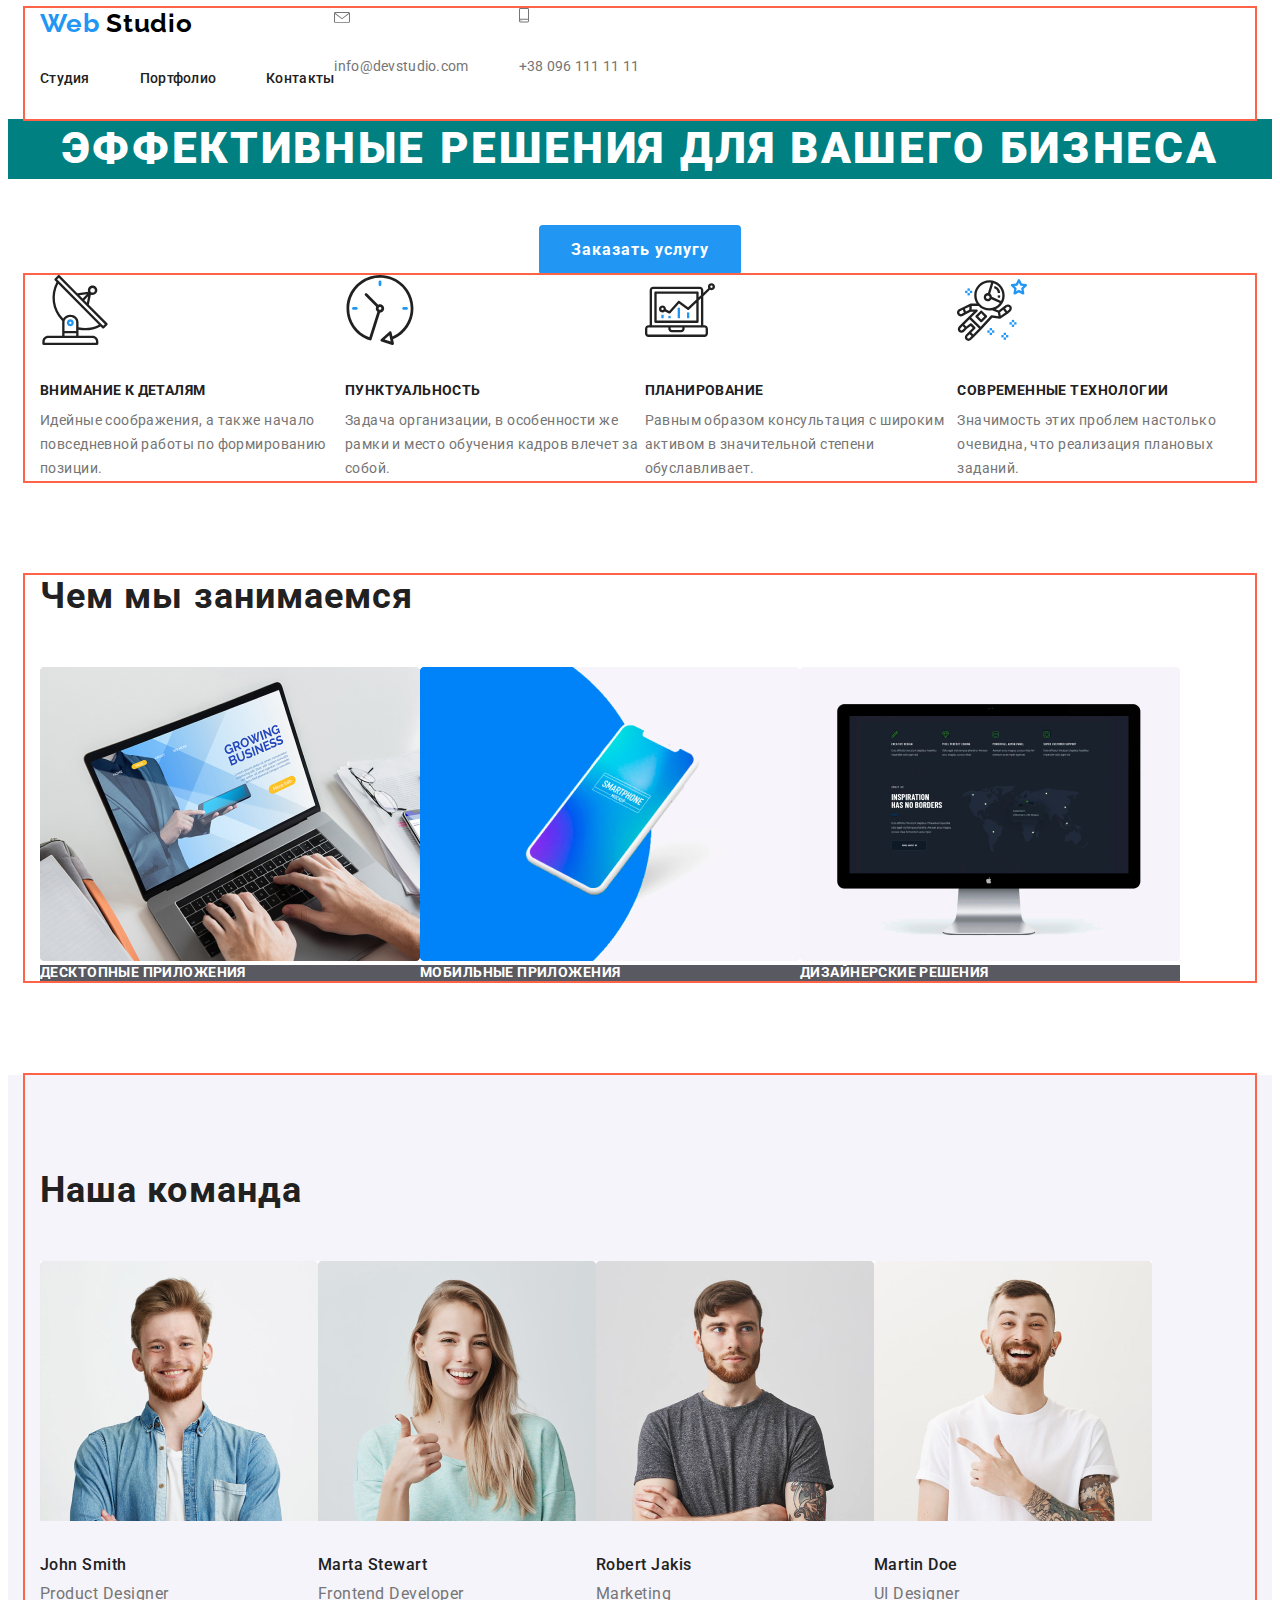
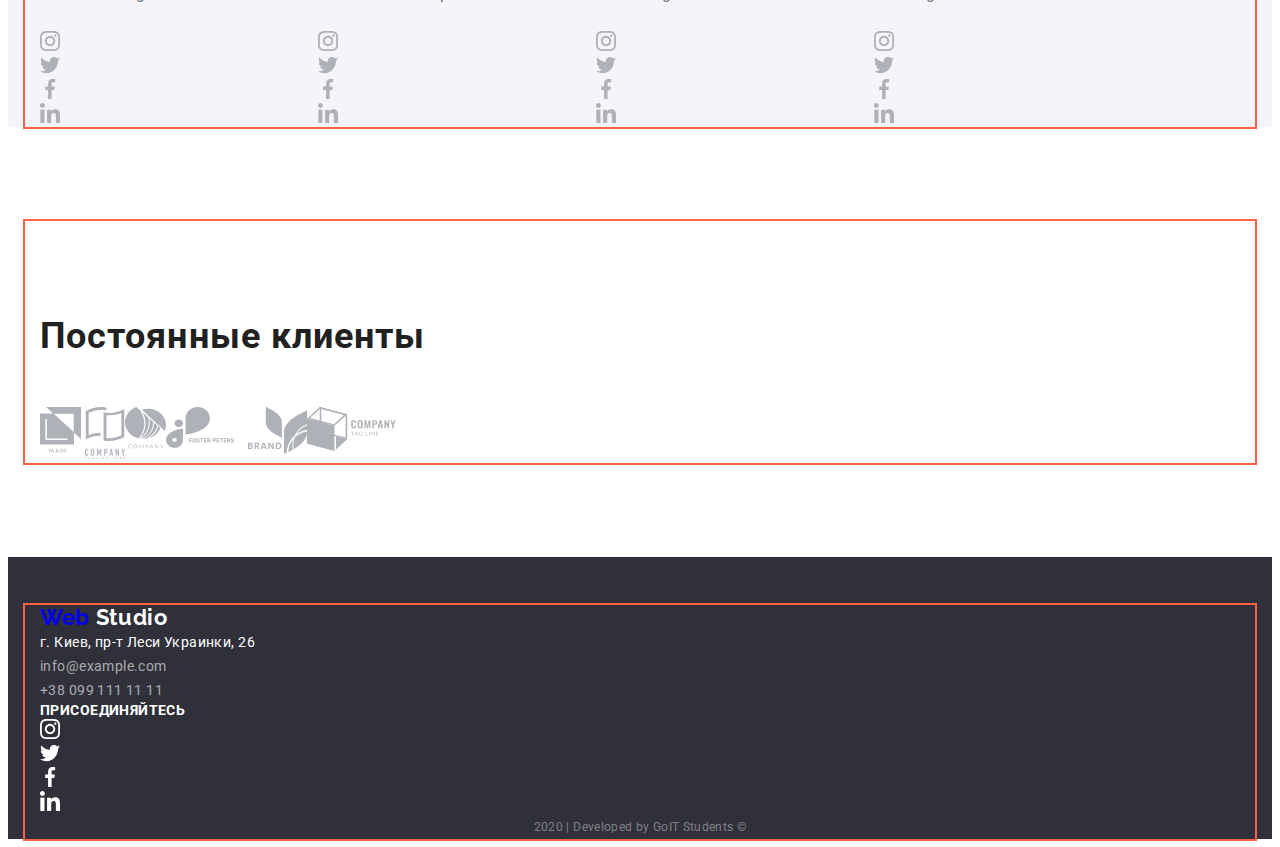
==== commit f9eb5b20: "commit" ====
--- a/index.html
+++ b/index.html
@@ -11,44 +11,49 @@
     <!-- Шапка сайта -->
     <header>
         <!-- Главная навигация -->
-        <nav>
-            <a href="./index.html" lang="en" class="studio-logo">Web <span class="logo">Studio</span></a>
-            <!-- Навигация на другие страницы -->
-            <ul class="nav-bar">
-                <li><a href="./index.html" class="link">Студия</a></li>
-                <li><a href="./portfolio.html" target="_blank" class="link">Портфолио</a></li>
-                <li><a href="./contacts.html" target="_blank" class="link">Контакты</a></li>
-            </ul>
-        </nav>
-
-        <ul class="contacts">
-            <li>
-                <svg width="16" height="11" viewBox="0 0 16 11" fill="none" xmlns="http://www.w3.org/2000/svg">
-                <path d="M14.5 0H1.50001C0.672854 0 0 0.608544 0 1.35664V9.49644C0 10.2445 0.672854 10.8531 1.50001 10.8531H14.5C15.3271 10.8531 16 10.2445 16 9.49644V1.35664C16 0.608544 15.3271 0 14.5 0ZM14.5 0.904418C14.5679 0.904418 14.6325 0.917165 14.6916 0.939428L8 6.18479L1.30833 0.939428C1.36742 0.917196 1.43204 0.904418 1.49998 0.904418H14.5ZM14.5 9.94863H1.50001C1.22414 9.94863 0.999996 9.74594 0.999996 9.49641V1.89496L7.67236 7.12497C7.76661 7.1987 7.8833 7.23538 8 7.23538C8.1167 7.23538 8.23339 7.19874 8.32764 7.12497L15 1.89496V9.49644C15 9.74594 14.7759 9.94863 14.5 9.94863Z" fill="#757575"/>
-                </svg>
-                <a href="mailto:info@devstudio.com" class="studio-contacts">info@devstudio.com</a>
-            </li>
-            <li>
-                <svg width="10" height="15" viewBox="0 0 10 15" fill="none" xmlns="http://www.w3.org/2000/svg">
-                    <path d="M8.5 0H1.5C0.672848 0 0 0.60854 0 1.35663V13.1141C0 13.8622 0.672848 14.4708 1.5 14.4708H8.5C9.32715 14.4708 10 13.8622 10 13.1141V1.35663C10 0.60854 9.32715 0 8.5 0ZM1.5 0.904423H8.5C8.77588 0.904423 9 1.10712 9 1.35663V10.8531H1V1.35663C1 1.10712 1.22412 0.904423 1.5 0.904423ZM8.5 13.5663H1.5C1.22412 13.5663 1 13.3636 1 13.1141V11.7575H9V13.1141C9 13.3636 8.77588 13.5663 8.5 13.5663Z" fill="#757575"/>
-                    <path d="M2.35355 12.3422C2.54882 12.5188 2.54882 12.8051 2.35355 12.9817C2.15828 13.1583 1.84172 13.1583 1.64645 12.9817C1.45118 12.8051 1.45118 12.5188 1.64645 12.3422C1.84172 12.1656 2.15828 12.1656 2.35355 12.3422Z" fill="#757575"/>
-                </svg>                   
-                <a href="tel:+380961111111" class="studio-contacts">+38 096 111 11 11</a>
-            </li>
-        </ul>
+        <div class="container">
+            <div class="main-nav">
+                 <nav>
+                        <a href="./index.html" lang="en" class="studio-logo">Web <span class="logo">Studio</span></a>
+                        <!-- Навигация на другие страницы -->
+                        <ul class="nav-bar">
+                            <li class="nav-item"><a href="./index.html" class="link">Студия</a></li>
+                            <li class="nav-item"><a href="./portfolio.html" target="_blank" class="link">Портфолио</a></li>
+                            <li class="nav-item"><a href="./contacts.html" target="_blank" class="link">Контакты</a></li>
+                        </ul>
+                </nav>
+                 <ul class="contacts">
+                    <li class="contact-item">
+                        <svg width="16" height="11" viewBox="0 0 16 11" fill="none" xmlns="http://www.w3.org/2000/svg">
+                        <path d="M14.5 0H1.50001C0.672854 0 0 0.608544 0 1.35664V9.49644C0 10.2445 0.672854 10.8531 1.50001 10.8531H14.5C15.3271 10.8531 16 10.2445 16 9.49644V1.35664C16 0.608544 15.3271 0 14.5 0ZM14.5 0.904418C14.5679 0.904418 14.6325 0.917165 14.6916 0.939428L8 6.18479L1.30833 0.939428C1.36742 0.917196 1.43204 0.904418 1.49998 0.904418H14.5ZM14.5 9.94863H1.50001C1.22414 9.94863 0.999996 9.74594 0.999996 9.49641V1.89496L7.67236 7.12497C7.76661 7.1987 7.8833 7.23538 8 7.23538C8.1167 7.23538 8.23339 7.19874 8.32764 7.12497L15 1.89496V9.49644C15 9.74594 14.7759 9.94863 14.5 9.94863Z" fill="#757575"/>
+                        </svg>
+                        <a href="mailto:info@devstudio.com" class="studio-contacts">info@devstudio.com</a>
+                    </li>
+                    <li class="contact-item">
+                        <svg width="10" height="15" viewBox="0 0 10 15" fill="none" xmlns="http://www.w3.org/2000/svg">
+                            <path d="M8.5 0H1.5C0.672848 0 0 0.60854 0 1.35663V13.1141C0 13.8622 0.672848 14.4708 1.5 14.4708H8.5C9.32715 14.4708 10 13.8622 10 13.1141V1.35663C10 0.60854 9.32715 0 8.5 0ZM1.5 0.904423H8.5C8.77588 0.904423 9 1.10712 9 1.35663V10.8531H1V1.35663C1 1.10712 1.22412 0.904423 1.5 0.904423ZM8.5 13.5663H1.5C1.22412 13.5663 1 13.3636 1 13.1141V11.7575H9V13.1141C9 13.3636 8.77588 13.5663 8.5 13.5663Z" fill="#757575"/>
+                            <path d="M2.35355 12.3422C2.54882 12.5188 2.54882 12.8051 2.35355 12.9817C2.15828 13.1583 1.84172 13.1583 1.64645 12.9817C1.45118 12.8051 1.45118 12.5188 1.64645 12.3422C1.84172 12.1656 2.15828 12.1656 2.35355 12.3422Z" fill="#757575"/>
+                        </svg>                   
+                        <a href="tel:+380961111111" class="studio-contacts">+38 096 111 11 11</a>
+                    </li>
+                </ul>
+            </div>
+        </div>
     </header>
     <!-- Основной контент веб-студии -->
+    
     <main>
     <!-- Основной баннер -->
-    <section>
+    <section class="hero-banner">
         <h1 class="banner">Эффективные решения для вашего бизнеса</h1>
         <a href="./contacts.html" target="_blank" class="button">Заказать услугу</a>
     </section>
 
     <!-- Наши преимущества -->
     <section class="our-benefits">
-        <h2 class="hidden-title">Наши преимущества</h2>
-        <ul class="benefits-list">
+        <div class="container">
+            <h2 class="hidden-title">Наши преимущества</h2>
+            <ul class="benefits-list">
             <li>
                 <svg width="70" height="70" viewBox="0 0 70 70" fill="none" xmlns="http://www.w3.org/2000/svg">
                     <path d="M67.3163 48.3385L48.8468 29.7337L50.8966 19.6373C51.4256 19.8438 51.9879 19.9517 52.5556 19.9558H52.5696C55.1777 19.9866 57.3169 17.8974 57.3479 15.2893C57.3788 12.6812 55.2894 10.542 52.6813 10.5111C50.0732 10.4803 47.934 12.5695 47.9031 15.1776C47.8965 15.7357 47.9888 16.2905 48.176 16.8163L37.326 18.1405L19.6276 0.35C19.4105 0.128479 19.1141 0.00247917 18.804 0C18.4977 0.00160417 18.2044 0.123521 17.9873 0.3395L14.6786 3.6295C14.2232 4.08508 14.2232 4.82358 14.6786 5.27917L16.459 7.08517C9.56162 19.7681 11.8019 35.4741 21.9703 45.7228C22.0636 45.8121 22.1718 45.8843 22.29 45.9363C22.2165 46.3311 22.1781 46.7317 22.1756 47.1333V60.6667H8.17562C4.95562 60.6705 2.34608 63.28 2.34229 66.5V68.8333C2.34229 69.4776 2.86466 70 3.50895 70H57.1756C57.8199 70 58.3423 69.4776 58.3423 68.8333V66.5C58.3385 63.28 55.729 60.6705 52.509 60.6667H38.509V54.6688C40.7021 55.1288 42.9367 55.3633 45.1776 55.3688C50.5548 55.363 55.8464 54.0225 60.5776 51.4675L62.3673 53.2677C62.5844 53.4892 62.8808 53.6152 63.191 53.6177C63.4972 53.6161 63.7905 53.4941 64.0076 53.2782L67.3163 49.9882C67.7717 49.5326 67.7717 48.7941 67.3163 48.3385ZM50.9246 13.6348C51.8383 12.726 53.3157 12.7301 54.2244 13.6437C55.1332 14.5574 55.1291 16.0348 54.2155 16.9435C53.7781 17.3785 53.1864 17.6226 52.5695 17.6225H52.5625C51.2739 17.6158 50.2345 16.5658 50.2412 15.2771C50.2445 14.6602 50.4918 14.0699 50.9291 13.6348H50.9246ZM48.1783 21.301L46.8693 27.7445L44.298 25.158L48.1783 21.301ZM46.853 19.3282L42.653 23.5037L39.4038 20.237L46.853 19.3282ZM52.509 63C54.442 63 56.009 64.567 56.009 66.5V67.6667H4.67562V66.5C4.67562 64.567 6.2426 63 8.17562 63H52.509ZM36.1756 58.3333V60.6667H24.509V58.3333H36.1756ZM24.509 56V47.1333C24.509 44.303 27.1258 42 30.3423 42C33.5588 42 36.1756 44.303 36.1756 47.1333V56H24.509ZM38.509 52.29V47.1333C38.509 43.0162 34.8456 39.6667 30.3423 39.6667C27.4306 39.622 24.7079 41.1041 23.165 43.5738C14.2887 34.2249 12.2899 20.2875 18.1805 8.82073L58.872 49.7455C52.5886 52.9419 45.3857 53.8418 38.509 52.29ZM63.2038 50.7943L61.56 49.1412L18.7923 6.11567L17.1415 4.46133L18.7923 2.81633L36.15 20.272C36.1581 20.272 36.1628 20.2872 36.171 20.293L64.8593 49.1493L63.2038 50.7943Z" fill="#212121"/>
@@ -106,359 +111,367 @@
                 <p>Значимость этих проблем настолько очевидна, что реализация плановых заданий.</p>
             </li>
 
-        </ul>
+            </ul>
+        </div>
     </section>
 
     <!-- Область разработки -->
     <section class="our-projects">
-        <h2 class="projects-title">Чем мы занимаемся</h2>
-        <ul class="categories">
-            <li>
-                <img src="./images/our-projects/desktop.jpg" alt="Открытый ноутбук" width="380" height="294">
-                <h3 class="project">Десктопные приложения</h3>
-            </li>
-            <li>
-                <img src="./images/our-projects/mobile.jpg" alt="Мобильный телефон" width="380" height="294">
-                <h3 class="project">Мобильные приложения</h3>
-            </li>
-            <li>
-                <img src="./images/our-projects/design.jpg" alt="Дисплей с примером дизайна" width="380" height="294">
-                <h3 class="project">Дизайнерские решения</h3>
-            </li>           
-        </ul>
+        <div class="container">
+            <h2 class="projects-title">Чем мы занимаемся</h2>
+            <ul class="categories">
+                <li>
+                    <img src="./images/our-projects/desktop.jpg" alt="Открытый ноутбук" width="380" height="294">
+                    <h3 class="project">Десктопные приложения</h3>
+                </li>
+                <li>
+                    <img src="./images/our-projects/mobile.jpg" alt="Мобильный телефон" width="380" height="294">
+                    <h3 class="project">Мобильные приложения</h3>
+                </li>
+                <li>
+                    <img src="./images/our-projects/design.jpg" alt="Дисплей с примером дизайна" width="380" height="294">
+                    <h3 class="project">Дизайнерские решения</h3>
+                </li>           
+            </ul>
+        </div>
     </section>
 
     <!-- Сотрудники -->
     <section class="team">
-        <h2 class="team-title">Наша команда</h2>
-        <ul lang="en" class="team-list">
-            <li>
-                <img src="./images/employee/john-smith.jpg" alt="John Smith" width="278" height="260">
-                <h3 class="employee-name">John Smith</h3>
-                <p class="employee-position">Product Designer</p>
-                <ul class="social-links-list">
-                    <li>
-                        <a href="http://www.instagram.com" target="_blank" rel="noreferrer noopener" aria-label="Instagram link">
-                            <svg width="20" height="20" viewBox="0 0 20 20" fill="none" xmlns="http://www.w3.org/2000/svg">
-                                <path d="M19.9804 5.88005C19.9336 4.81738 19.7617 4.0868 19.5156 3.45374C19.2616 2.78176 18.8709 2.18014 18.359 1.68002C17.8589 1.1721 17.2533 0.777435 16.5891 0.527447C15.9524 0.281274 15.2256 0.109427 14.163 0.0625732C13.0924 0.0117516 12.7525 0 10.0371 0C7.32173 0 6.98185 0.0117516 5.91521 0.0586052C4.85253 0.105459 4.12195 0.277459 3.48904 0.523479C2.81692 0.777435 2.2153 1.16814 1.71517 1.68002C1.20726 2.18014 0.812743 2.78573 0.562603 3.44992C0.31643 4.0868 0.144583 4.81341 0.0977294 5.87609C0.0469078 6.9467 0.0351562 7.28658 0.0351562 10.002C0.0351562 12.7173 0.0469078 13.0572 0.0937614 14.1239C0.140615 15.1865 0.312615 15.9171 0.558787 16.5502C0.812743 17.2221 1.20726 17.8238 1.71517 18.3239C2.2153 18.8318 2.82088 19.2265 3.48508 19.4765C4.12195 19.7226 4.84856 19.8945 5.91139 19.9413C6.97788 19.9883 7.31791 19.9999 10.0333 19.9999C12.7487 19.9999 13.0885 19.9883 14.1552 19.9413C15.2179 19.8945 15.9484 19.7226 16.5813 19.4765C17.9254 18.9568 18.9881 17.8941 19.5078 16.5502C19.7538 15.9133 19.9258 15.1865 19.9727 14.1239C20.0195 13.0572 20.0313 12.7173 20.0313 10.002C20.0313 7.28658 20.0273 6.9467 19.9804 5.88005ZM18.1794 14.0457C18.1364 15.0225 17.9723 15.5499 17.8356 15.9015C17.4995 16.7728 16.808 17.4643 15.9367 17.8004C15.5851 17.9372 15.0538 18.1012 14.0809 18.1441C13.026 18.1911 12.7096 18.2027 10.0411 18.2027C7.37255 18.2027 7.05221 18.1911 6.00113 18.1441C5.02438 18.1012 4.49693 17.9372 4.1453 17.8004C3.71171 17.6402 3.31704 17.3862 2.9967 17.0541C2.6646 16.7298 2.41065 16.3391 2.2504 15.9055C2.11365 15.5539 1.94959 15.0225 1.90671 14.0497C1.8597 12.9948 1.8481 12.6783 1.8481 10.0097C1.8481 7.34122 1.8597 7.02087 1.90671 5.96995C1.94959 4.99319 2.11365 4.46575 2.2504 4.11412C2.41065 3.68038 2.6646 3.28586 3.00067 2.96536C3.32483 2.63327 3.71553 2.37931 4.14927 2.21921C4.5009 2.08247 5.03231 1.9184 6.0051 1.87537C7.05999 1.82851 7.37652 1.81676 10.0449 1.81676C12.7174 1.81676 13.0337 1.82851 14.0848 1.87537C15.0616 1.9184 15.589 2.08247 15.9407 2.21921C16.3742 2.37931 16.7689 2.63327 17.0893 2.96536C17.4213 3.28967 17.6753 3.68038 17.8356 4.11412C17.9723 4.46575 18.1364 4.99701 18.1794 5.96995C18.2263 7.02484 18.238 7.34122 18.238 10.0097C18.238 12.6783 18.2263 12.9908 18.1794 14.0457Z" fill="#AFB1B8"/>
-                                <path d="M10.0371 4.86414C7.20074 4.86414 4.89941 7.16531 4.89941 10.0019C4.89941 12.8384 7.20074 15.1396 10.0371 15.1396C12.8737 15.1396 15.1749 12.8384 15.1749 10.0019C15.1749 7.16531 12.8737 4.86414 10.0371 4.86414ZM10.0371 13.3346C8.19702 13.3346 6.70442 11.8421 6.70442 10.0019C6.70442 8.16159 8.19702 6.66914 10.0371 6.66914C11.8774 6.66914 13.3698 8.16159 13.3698 10.0019C13.3698 11.8421 11.8774 13.3346 10.0371 13.3346Z" fill="#AFB1B8"/>
-                                <path d="M16.5775 4.6611C16.5775 5.32346 16.0404 5.86052 15.3779 5.86052C14.7155 5.86052 14.1785 5.32346 14.1785 4.6611C14.1785 3.99858 14.7155 3.46167 15.3779 3.46167C16.0404 3.46167 16.5775 3.99858 16.5775 4.6611Z" fill="#AFB1B8"/>
-                            </svg>
-                        </a>  
-                    </li>
-                    <li>
-                        <a href="http://www.twitter.com" target="_blank" rel="noreferrer noopener" aria-label="Twitter link">
-                            <svg width="20" height="20" viewBox="0 0 20 20" fill="none" xmlns="http://www.w3.org/2000/svg">
-                                <path d="M20 3.79875C19.2563 4.125 18.4637 4.34125 17.6375 4.44625C18.4875 3.93875 19.1363 3.14125 19.4412 2.18C18.6488 2.6525 17.7738 2.98625 16.8412 3.1725C16.0887 2.37125 15.0162 1.875 13.8462 1.875C11.5763 1.875 9.74875 3.7175 9.74875 5.97625C9.74875 6.30125 9.77625 6.61375 9.84375 6.91125C6.435 6.745 3.41875 5.11125 1.3925 2.6225C1.03875 3.23625 0.83125 3.93875 0.83125 4.695C0.83125 6.115 1.5625 7.37375 2.6525 8.1025C1.99375 8.09 1.3475 7.89875 0.8 7.5975C0.8 7.61 0.8 7.62625 0.8 7.6425C0.8 9.635 2.22125 11.29 4.085 11.6712C3.75125 11.7625 3.3875 11.8062 3.01 11.8062C2.7475 11.8062 2.4825 11.7913 2.23375 11.7362C2.765 13.36 4.2725 14.5538 6.065 14.5925C4.67 15.6838 2.89875 16.3412 0.98125 16.3412C0.645 16.3412 0.3225 16.3263 0 16.285C1.81625 17.4563 3.96875 18.125 6.29 18.125C13.835 18.125 17.96 11.875 17.96 6.4575C17.96 6.27625 17.9538 6.10125 17.945 5.9275C18.7588 5.35 19.4425 4.62875 20 3.79875Z" fill="#AFB1B8"/>
-                            </svg>
-                        </a>                       
-                    </li>
-                    <li>
-                        <a href="http://www.facebook.com" target="_blank" rel="noreferrer noopener" aria-label="Facebook link">
-                            <svg width="20" height="20" viewBox="0 0 20 20" fill="none" xmlns="http://www.w3.org/2000/svg">
-                                <path d="M13.3308 3.32083H15.1566V0.140833C14.8416 0.0975 13.7583 0 12.4966 0C9.8641 0 8.06076 1.65583 8.06076 4.69917V7.5H5.15576V11.055H8.06076V20H11.6224V11.0558H14.4099L14.8524 7.50083H11.6216V5.05167C11.6224 4.02417 11.8991 3.32083 13.3308 3.32083Z" fill="#AFB1B8"/>
-                            </svg>
-                        </a>                           
-                    </li>
-                    <li>
-                        <a href="http://www.linkedin.com" target="_blank" rel="noreferrer noopener" aria-label="LinkedIn link">
-                            <svg width="20" height="20" viewBox="0 0 20 20" fill="none" xmlns="http://www.w3.org/2000/svg">
-                                <path d="M19.9951 20.0001V19.9993H20.0001V12.6643C20.0001 9.07593 19.2276 6.31177 15.0326 6.31177C13.0159 6.31177 11.6626 7.41843 11.1101 8.4676H11.0517V6.64677H7.07422V19.9993H11.2159V13.3876C11.2159 11.6468 11.5459 9.96343 13.7017 9.96343C15.8259 9.96343 15.8576 11.9501 15.8576 13.4993V20.0001H19.9951Z" fill="#AFB1B8"/>
-                                <path d="M0.330078 6.64746H4.47675V20H0.330078V6.64746Z" fill="#AFB1B8"/>
-                                <path d="M2.40167 0C1.07583 0 0 1.07583 0 2.40167C0 3.7275 1.07583 4.82583 2.40167 4.82583C3.7275 4.82583 4.80333 3.7275 4.80333 2.40167C4.8025 1.07583 3.72667 0 2.40167 0V0Z" fill="#AFB1B8"/>
-                            </svg>
-                        </a>                           
-                    </li>
-                </ul>
-            </li>
-            <li>
-                <img src="./images/employee/marta-stewart.jpg" alt="Marta Stewart" width="278" height="260">
-                <h3 class="employee-name">Marta Stewart</h3>
-                <p class="employee-position">Frontend Developer</p>
-                <ul class="social-links-list">
-                    <li>
-                        <a href="http://www.instagram.com" target="_blank" rel="noreferrer noopener" aria-label="Instagram link">
-                            <svg width="20" height="20" viewBox="0 0 20 20" fill="none" xmlns="http://www.w3.org/2000/svg">
-                                <path d="M19.9804 5.88005C19.9336 4.81738 19.7617 4.0868 19.5156 3.45374C19.2616 2.78176 18.8709 2.18014 18.359 1.68002C17.8589 1.1721 17.2533 0.777435 16.5891 0.527447C15.9524 0.281274 15.2256 0.109427 14.163 0.0625732C13.0924 0.0117516 12.7525 0 10.0371 0C7.32173 0 6.98185 0.0117516 5.91521 0.0586052C4.85253 0.105459 4.12195 0.277459 3.48904 0.523479C2.81692 0.777435 2.2153 1.16814 1.71517 1.68002C1.20726 2.18014 0.812743 2.78573 0.562603 3.44992C0.31643 4.0868 0.144583 4.81341 0.0977294 5.87609C0.0469078 6.9467 0.0351562 7.28658 0.0351562 10.002C0.0351562 12.7173 0.0469078 13.0572 0.0937614 14.1239C0.140615 15.1865 0.312615 15.9171 0.558787 16.5502C0.812743 17.2221 1.20726 17.8238 1.71517 18.3239C2.2153 18.8318 2.82088 19.2265 3.48508 19.4765C4.12195 19.7226 4.84856 19.8945 5.91139 19.9413C6.97788 19.9883 7.31791 19.9999 10.0333 19.9999C12.7487 19.9999 13.0885 19.9883 14.1552 19.9413C15.2179 19.8945 15.9484 19.7226 16.5813 19.4765C17.9254 18.9568 18.9881 17.8941 19.5078 16.5502C19.7538 15.9133 19.9258 15.1865 19.9727 14.1239C20.0195 13.0572 20.0313 12.7173 20.0313 10.002C20.0313 7.28658 20.0273 6.9467 19.9804 5.88005ZM18.1794 14.0457C18.1364 15.0225 17.9723 15.5499 17.8356 15.9015C17.4995 16.7728 16.808 17.4643 15.9367 17.8004C15.5851 17.9372 15.0538 18.1012 14.0809 18.1441C13.026 18.1911 12.7096 18.2027 10.0411 18.2027C7.37255 18.2027 7.05221 18.1911 6.00113 18.1441C5.02438 18.1012 4.49693 17.9372 4.1453 17.8004C3.71171 17.6402 3.31704 17.3862 2.9967 17.0541C2.6646 16.7298 2.41065 16.3391 2.2504 15.9055C2.11365 15.5539 1.94959 15.0225 1.90671 14.0497C1.8597 12.9948 1.8481 12.6783 1.8481 10.0097C1.8481 7.34122 1.8597 7.02087 1.90671 5.96995C1.94959 4.99319 2.11365 4.46575 2.2504 4.11412C2.41065 3.68038 2.6646 3.28586 3.00067 2.96536C3.32483 2.63327 3.71553 2.37931 4.14927 2.21921C4.5009 2.08247 5.03231 1.9184 6.0051 1.87537C7.05999 1.82851 7.37652 1.81676 10.0449 1.81676C12.7174 1.81676 13.0337 1.82851 14.0848 1.87537C15.0616 1.9184 15.589 2.08247 15.9407 2.21921C16.3742 2.37931 16.7689 2.63327 17.0893 2.96536C17.4213 3.28967 17.6753 3.68038 17.8356 4.11412C17.9723 4.46575 18.1364 4.99701 18.1794 5.96995C18.2263 7.02484 18.238 7.34122 18.238 10.0097C18.238 12.6783 18.2263 12.9908 18.1794 14.0457Z" fill="#AFB1B8"/>
-                                <path d="M10.0371 4.86414C7.20074 4.86414 4.89941 7.16531 4.89941 10.0019C4.89941 12.8384 7.20074 15.1396 10.0371 15.1396C12.8737 15.1396 15.1749 12.8384 15.1749 10.0019C15.1749 7.16531 12.8737 4.86414 10.0371 4.86414ZM10.0371 13.3346C8.19702 13.3346 6.70442 11.8421 6.70442 10.0019C6.70442 8.16159 8.19702 6.66914 10.0371 6.66914C11.8774 6.66914 13.3698 8.16159 13.3698 10.0019C13.3698 11.8421 11.8774 13.3346 10.0371 13.3346Z" fill="#AFB1B8"/>
-                                <path d="M16.5775 4.6611C16.5775 5.32346 16.0404 5.86052 15.3779 5.86052C14.7155 5.86052 14.1785 5.32346 14.1785 4.6611C14.1785 3.99858 14.7155 3.46167 15.3779 3.46167C16.0404 3.46167 16.5775 3.99858 16.5775 4.6611Z" fill="#AFB1B8"/>
-                            </svg>
-                        </a>  
-                    </li>
-                    <li>
-                        <a href="http://www.twitter.com" target="_blank" rel="noreferrer noopener" aria-label="Twitter link">
-                            <svg width="20" height="20" viewBox="0 0 20 20" fill="none" xmlns="http://www.w3.org/2000/svg">
-                                <path d="M20 3.79875C19.2563 4.125 18.4637 4.34125 17.6375 4.44625C18.4875 3.93875 19.1363 3.14125 19.4412 2.18C18.6488 2.6525 17.7738 2.98625 16.8412 3.1725C16.0887 2.37125 15.0162 1.875 13.8462 1.875C11.5763 1.875 9.74875 3.7175 9.74875 5.97625C9.74875 6.30125 9.77625 6.61375 9.84375 6.91125C6.435 6.745 3.41875 5.11125 1.3925 2.6225C1.03875 3.23625 0.83125 3.93875 0.83125 4.695C0.83125 6.115 1.5625 7.37375 2.6525 8.1025C1.99375 8.09 1.3475 7.89875 0.8 7.5975C0.8 7.61 0.8 7.62625 0.8 7.6425C0.8 9.635 2.22125 11.29 4.085 11.6712C3.75125 11.7625 3.3875 11.8062 3.01 11.8062C2.7475 11.8062 2.4825 11.7913 2.23375 11.7362C2.765 13.36 4.2725 14.5538 6.065 14.5925C4.67 15.6838 2.89875 16.3412 0.98125 16.3412C0.645 16.3412 0.3225 16.3263 0 16.285C1.81625 17.4563 3.96875 18.125 6.29 18.125C13.835 18.125 17.96 11.875 17.96 6.4575C17.96 6.27625 17.9538 6.10125 17.945 5.9275C18.7588 5.35 19.4425 4.62875 20 3.79875Z" fill="#AFB1B8"/>
-                            </svg>
-                        </a>                       
-                    </li>
-                    <li>
-                        <a href="http://www.facebook.com" target="_blank" rel="noreferrer noopener" aria-label="Facebook link">
-                            <svg width="20" height="20" viewBox="0 0 20 20" fill="none" xmlns="http://www.w3.org/2000/svg">
-                                <path d="M13.3308 3.32083H15.1566V0.140833C14.8416 0.0975 13.7583 0 12.4966 0C9.8641 0 8.06076 1.65583 8.06076 4.69917V7.5H5.15576V11.055H8.06076V20H11.6224V11.0558H14.4099L14.8524 7.50083H11.6216V5.05167C11.6224 4.02417 11.8991 3.32083 13.3308 3.32083Z" fill="#AFB1B8"/>
-                            </svg>
-                        </a>                           
-                    </li>
-                    <li>
-                        <a href="http://www.linkedin.com" target="_blank" rel="noreferrer noopener" aria-label="LinkedIn link">
-                            <svg width="20" height="20" viewBox="0 0 20 20" fill="none" xmlns="http://www.w3.org/2000/svg">
-                                <path d="M19.9951 20.0001V19.9993H20.0001V12.6643C20.0001 9.07593 19.2276 6.31177 15.0326 6.31177C13.0159 6.31177 11.6626 7.41843 11.1101 8.4676H11.0517V6.64677H7.07422V19.9993H11.2159V13.3876C11.2159 11.6468 11.5459 9.96343 13.7017 9.96343C15.8259 9.96343 15.8576 11.9501 15.8576 13.4993V20.0001H19.9951Z" fill="#AFB1B8"/>
-                                <path d="M0.330078 6.64746H4.47675V20H0.330078V6.64746Z" fill="#AFB1B8"/>
-                                <path d="M2.40167 0C1.07583 0 0 1.07583 0 2.40167C0 3.7275 1.07583 4.82583 2.40167 4.82583C3.7275 4.82583 4.80333 3.7275 4.80333 2.40167C4.8025 1.07583 3.72667 0 2.40167 0V0Z" fill="#AFB1B8"/>
-                            </svg>
-                        </a>                           
-                    </li>
-                </ul>
-            </li>
-            <li>
-                <img src="./images/employee/robert-jakis.jpg" alt="Robert Jakis" width="278" height="260">
-                <h3 class="employee-name">Robert Jakis</h3>
-                <p class="employee-position">Marketing</p>
-                <ul class="social-links-list">
-                    <li>
-                        <a href="http://www.instagram.com" target="_blank" rel="noreferrer noopener" aria-label="Instagram link">
-                            <svg width="20" height="20" viewBox="0 0 20 20" fill="none" xmlns="http://www.w3.org/2000/svg">
-                                <path d="M19.9804 5.88005C19.9336 4.81738 19.7617 4.0868 19.5156 3.45374C19.2616 2.78176 18.8709 2.18014 18.359 1.68002C17.8589 1.1721 17.2533 0.777435 16.5891 0.527447C15.9524 0.281274 15.2256 0.109427 14.163 0.0625732C13.0924 0.0117516 12.7525 0 10.0371 0C7.32173 0 6.98185 0.0117516 5.91521 0.0586052C4.85253 0.105459 4.12195 0.277459 3.48904 0.523479C2.81692 0.777435 2.2153 1.16814 1.71517 1.68002C1.20726 2.18014 0.812743 2.78573 0.562603 3.44992C0.31643 4.0868 0.144583 4.81341 0.0977294 5.87609C0.0469078 6.9467 0.0351562 7.28658 0.0351562 10.002C0.0351562 12.7173 0.0469078 13.0572 0.0937614 14.1239C0.140615 15.1865 0.312615 15.9171 0.558787 16.5502C0.812743 17.2221 1.20726 17.8238 1.71517 18.3239C2.2153 18.8318 2.82088 19.2265 3.48508 19.4765C4.12195 19.7226 4.84856 19.8945 5.91139 19.9413C6.97788 19.9883 7.31791 19.9999 10.0333 19.9999C12.7487 19.9999 13.0885 19.9883 14.1552 19.9413C15.2179 19.8945 15.9484 19.7226 16.5813 19.4765C17.9254 18.9568 18.9881 17.8941 19.5078 16.5502C19.7538 15.9133 19.9258 15.1865 19.9727 14.1239C20.0195 13.0572 20.0313 12.7173 20.0313 10.002C20.0313 7.28658 20.0273 6.9467 19.9804 5.88005ZM18.1794 14.0457C18.1364 15.0225 17.9723 15.5499 17.8356 15.9015C17.4995 16.7728 16.808 17.4643 15.9367 17.8004C15.5851 17.9372 15.0538 18.1012 14.0809 18.1441C13.026 18.1911 12.7096 18.2027 10.0411 18.2027C7.37255 18.2027 7.05221 18.1911 6.00113 18.1441C5.02438 18.1012 4.49693 17.9372 4.1453 17.8004C3.71171 17.6402 3.31704 17.3862 2.9967 17.0541C2.6646 16.7298 2.41065 16.3391 2.2504 15.9055C2.11365 15.5539 1.94959 15.0225 1.90671 14.0497C1.8597 12.9948 1.8481 12.6783 1.8481 10.0097C1.8481 7.34122 1.8597 7.02087 1.90671 5.96995C1.94959 4.99319 2.11365 4.46575 2.2504 4.11412C2.41065 3.68038 2.6646 3.28586 3.00067 2.96536C3.32483 2.63327 3.71553 2.37931 4.14927 2.21921C4.5009 2.08247 5.03231 1.9184 6.0051 1.87537C7.05999 1.82851 7.37652 1.81676 10.0449 1.81676C12.7174 1.81676 13.0337 1.82851 14.0848 1.87537C15.0616 1.9184 15.589 2.08247 15.9407 2.21921C16.3742 2.37931 16.7689 2.63327 17.0893 2.96536C17.4213 3.28967 17.6753 3.68038 17.8356 4.11412C17.9723 4.46575 18.1364 4.99701 18.1794 5.96995C18.2263 7.02484 18.238 7.34122 18.238 10.0097C18.238 12.6783 18.2263 12.9908 18.1794 14.0457Z" fill="#AFB1B8"/>
-                                <path d="M10.0371 4.86414C7.20074 4.86414 4.89941 7.16531 4.89941 10.0019C4.89941 12.8384 7.20074 15.1396 10.0371 15.1396C12.8737 15.1396 15.1749 12.8384 15.1749 10.0019C15.1749 7.16531 12.8737 4.86414 10.0371 4.86414ZM10.0371 13.3346C8.19702 13.3346 6.70442 11.8421 6.70442 10.0019C6.70442 8.16159 8.19702 6.66914 10.0371 6.66914C11.8774 6.66914 13.3698 8.16159 13.3698 10.0019C13.3698 11.8421 11.8774 13.3346 10.0371 13.3346Z" fill="#AFB1B8"/>
-                                <path d="M16.5775 4.6611C16.5775 5.32346 16.0404 5.86052 15.3779 5.86052C14.7155 5.86052 14.1785 5.32346 14.1785 4.6611C14.1785 3.99858 14.7155 3.46167 15.3779 3.46167C16.0404 3.46167 16.5775 3.99858 16.5775 4.6611Z" fill="#AFB1B8"/>
-                            </svg>
-                        </a>  
-                    </li>
-                    <li>
-                        <a href="http://www.twitter.com" target="_blank" rel="noreferrer noopener" aria-label="Twitter link">
-                            <svg width="20" height="20" viewBox="0 0 20 20" fill="none" xmlns="http://www.w3.org/2000/svg">
-                                <path d="M20 3.79875C19.2563 4.125 18.4637 4.34125 17.6375 4.44625C18.4875 3.93875 19.1363 3.14125 19.4412 2.18C18.6488 2.6525 17.7738 2.98625 16.8412 3.1725C16.0887 2.37125 15.0162 1.875 13.8462 1.875C11.5763 1.875 9.74875 3.7175 9.74875 5.97625C9.74875 6.30125 9.77625 6.61375 9.84375 6.91125C6.435 6.745 3.41875 5.11125 1.3925 2.6225C1.03875 3.23625 0.83125 3.93875 0.83125 4.695C0.83125 6.115 1.5625 7.37375 2.6525 8.1025C1.99375 8.09 1.3475 7.89875 0.8 7.5975C0.8 7.61 0.8 7.62625 0.8 7.6425C0.8 9.635 2.22125 11.29 4.085 11.6712C3.75125 11.7625 3.3875 11.8062 3.01 11.8062C2.7475 11.8062 2.4825 11.7913 2.23375 11.7362C2.765 13.36 4.2725 14.5538 6.065 14.5925C4.67 15.6838 2.89875 16.3412 0.98125 16.3412C0.645 16.3412 0.3225 16.3263 0 16.285C1.81625 17.4563 3.96875 18.125 6.29 18.125C13.835 18.125 17.96 11.875 17.96 6.4575C17.96 6.27625 17.9538 6.10125 17.945 5.9275C18.7588 5.35 19.4425 4.62875 20 3.79875Z" fill="#AFB1B8"/>
-                            </svg>
-                        </a>                       
-                    </li>
-                    <li>
-                        <a href="http://www.facebook.com" target="_blank" rel="noreferrer noopener" aria-label="Facebook link">
-                            <svg width="20" height="20" viewBox="0 0 20 20" fill="none" xmlns="http://www.w3.org/2000/svg">
-                                <path d="M13.3308 3.32083H15.1566V0.140833C14.8416 0.0975 13.7583 0 12.4966 0C9.8641 0 8.06076 1.65583 8.06076 4.69917V7.5H5.15576V11.055H8.06076V20H11.6224V11.0558H14.4099L14.8524 7.50083H11.6216V5.05167C11.6224 4.02417 11.8991 3.32083 13.3308 3.32083Z" fill="#AFB1B8"/>
-                            </svg>
-                        </a>                           
-                    </li>
-                    <li>
-                        <a href="http://www.linkedin.com" target="_blank" rel="noreferrer noopener" aria-label="LinkedIn link">
-                            <svg width="20" height="20" viewBox="0 0 20 20" fill="none" xmlns="http://www.w3.org/2000/svg">
-                                <path d="M19.9951 20.0001V19.9993H20.0001V12.6643C20.0001 9.07593 19.2276 6.31177 15.0326 6.31177C13.0159 6.31177 11.6626 7.41843 11.1101 8.4676H11.0517V6.64677H7.07422V19.9993H11.2159V13.3876C11.2159 11.6468 11.5459 9.96343 13.7017 9.96343C15.8259 9.96343 15.8576 11.9501 15.8576 13.4993V20.0001H19.9951Z" fill="#AFB1B8"/>
-                                <path d="M0.330078 6.64746H4.47675V20H0.330078V6.64746Z" fill="#AFB1B8"/>
-                                <path d="M2.40167 0C1.07583 0 0 1.07583 0 2.40167C0 3.7275 1.07583 4.82583 2.40167 4.82583C3.7275 4.82583 4.80333 3.7275 4.80333 2.40167C4.8025 1.07583 3.72667 0 2.40167 0V0Z" fill="#AFB1B8"/>
-                            </svg>
-                        </a>                           
-                    </li>
-                </ul>
-            <li>
-                <img src="./images/employee/martin-doe.jpg" alt="Martin Doe" width="278" height="260">
-                <h3 class="employee-name">Martin Doe</h3>
-                <p class="employee-position">UI Designer</p>
-                <ul class="social-links-list">
-                    <li>
-                        <a href="http://www.instagram.com" target="_blank" rel="noreferrer noopener" aria-label="Instagram link">
-                            <svg width="20" height="20" viewBox="0 0 20 20" fill="none" xmlns="http://www.w3.org/2000/svg">
-                                <path d="M19.9804 5.88005C19.9336 4.81738 19.7617 4.0868 19.5156 3.45374C19.2616 2.78176 18.8709 2.18014 18.359 1.68002C17.8589 1.1721 17.2533 0.777435 16.5891 0.527447C15.9524 0.281274 15.2256 0.109427 14.163 0.0625732C13.0924 0.0117516 12.7525 0 10.0371 0C7.32173 0 6.98185 0.0117516 5.91521 0.0586052C4.85253 0.105459 4.12195 0.277459 3.48904 0.523479C2.81692 0.777435 2.2153 1.16814 1.71517 1.68002C1.20726 2.18014 0.812743 2.78573 0.562603 3.44992C0.31643 4.0868 0.144583 4.81341 0.0977294 5.87609C0.0469078 6.9467 0.0351562 7.28658 0.0351562 10.002C0.0351562 12.7173 0.0469078 13.0572 0.0937614 14.1239C0.140615 15.1865 0.312615 15.9171 0.558787 16.5502C0.812743 17.2221 1.20726 17.8238 1.71517 18.3239C2.2153 18.8318 2.82088 19.2265 3.48508 19.4765C4.12195 19.7226 4.84856 19.8945 5.91139 19.9413C6.97788 19.9883 7.31791 19.9999 10.0333 19.9999C12.7487 19.9999 13.0885 19.9883 14.1552 19.9413C15.2179 19.8945 15.9484 19.7226 16.5813 19.4765C17.9254 18.9568 18.9881 17.8941 19.5078 16.5502C19.7538 15.9133 19.9258 15.1865 19.9727 14.1239C20.0195 13.0572 20.0313 12.7173 20.0313 10.002C20.0313 7.28658 20.0273 6.9467 19.9804 5.88005ZM18.1794 14.0457C18.1364 15.0225 17.9723 15.5499 17.8356 15.9015C17.4995 16.7728 16.808 17.4643 15.9367 17.8004C15.5851 17.9372 15.0538 18.1012 14.0809 18.1441C13.026 18.1911 12.7096 18.2027 10.0411 18.2027C7.37255 18.2027 7.05221 18.1911 6.00113 18.1441C5.02438 18.1012 4.49693 17.9372 4.1453 17.8004C3.71171 17.6402 3.31704 17.3862 2.9967 17.0541C2.6646 16.7298 2.41065 16.3391 2.2504 15.9055C2.11365 15.5539 1.94959 15.0225 1.90671 14.0497C1.8597 12.9948 1.8481 12.6783 1.8481 10.0097C1.8481 7.34122 1.8597 7.02087 1.90671 5.96995C1.94959 4.99319 2.11365 4.46575 2.2504 4.11412C2.41065 3.68038 2.6646 3.28586 3.00067 2.96536C3.32483 2.63327 3.71553 2.37931 4.14927 2.21921C4.5009 2.08247 5.03231 1.9184 6.0051 1.87537C7.05999 1.82851 7.37652 1.81676 10.0449 1.81676C12.7174 1.81676 13.0337 1.82851 14.0848 1.87537C15.0616 1.9184 15.589 2.08247 15.9407 2.21921C16.3742 2.37931 16.7689 2.63327 17.0893 2.96536C17.4213 3.28967 17.6753 3.68038 17.8356 4.11412C17.9723 4.46575 18.1364 4.99701 18.1794 5.96995C18.2263 7.02484 18.238 7.34122 18.238 10.0097C18.238 12.6783 18.2263 12.9908 18.1794 14.0457Z" fill="#AFB1B8"/>
-                                <path d="M10.0371 4.86414C7.20074 4.86414 4.89941 7.16531 4.89941 10.0019C4.89941 12.8384 7.20074 15.1396 10.0371 15.1396C12.8737 15.1396 15.1749 12.8384 15.1749 10.0019C15.1749 7.16531 12.8737 4.86414 10.0371 4.86414ZM10.0371 13.3346C8.19702 13.3346 6.70442 11.8421 6.70442 10.0019C6.70442 8.16159 8.19702 6.66914 10.0371 6.66914C11.8774 6.66914 13.3698 8.16159 13.3698 10.0019C13.3698 11.8421 11.8774 13.3346 10.0371 13.3346Z" fill="#AFB1B8"/>
-                                <path d="M16.5775 4.6611C16.5775 5.32346 16.0404 5.86052 15.3779 5.86052C14.7155 5.86052 14.1785 5.32346 14.1785 4.6611C14.1785 3.99858 14.7155 3.46167 15.3779 3.46167C16.0404 3.46167 16.5775 3.99858 16.5775 4.6611Z" fill="#AFB1B8"/>
-                            </svg>
-                        </a>  
-                    </li>
-                    <li>
-                        <a href="http://www.twitter.com" target="_blank" rel="noreferrer noopener" aria-label="Twitter link">
-                            <svg width="20" height="20" viewBox="0 0 20 20" fill="none" xmlns="http://www.w3.org/2000/svg">
-                                <path d="M20 3.79875C19.2563 4.125 18.4637 4.34125 17.6375 4.44625C18.4875 3.93875 19.1363 3.14125 19.4412 2.18C18.6488 2.6525 17.7738 2.98625 16.8412 3.1725C16.0887 2.37125 15.0162 1.875 13.8462 1.875C11.5763 1.875 9.74875 3.7175 9.74875 5.97625C9.74875 6.30125 9.77625 6.61375 9.84375 6.91125C6.435 6.745 3.41875 5.11125 1.3925 2.6225C1.03875 3.23625 0.83125 3.93875 0.83125 4.695C0.83125 6.115 1.5625 7.37375 2.6525 8.1025C1.99375 8.09 1.3475 7.89875 0.8 7.5975C0.8 7.61 0.8 7.62625 0.8 7.6425C0.8 9.635 2.22125 11.29 4.085 11.6712C3.75125 11.7625 3.3875 11.8062 3.01 11.8062C2.7475 11.8062 2.4825 11.7913 2.23375 11.7362C2.765 13.36 4.2725 14.5538 6.065 14.5925C4.67 15.6838 2.89875 16.3412 0.98125 16.3412C0.645 16.3412 0.3225 16.3263 0 16.285C1.81625 17.4563 3.96875 18.125 6.29 18.125C13.835 18.125 17.96 11.875 17.96 6.4575C17.96 6.27625 17.9538 6.10125 17.945 5.9275C18.7588 5.35 19.4425 4.62875 20 3.79875Z" fill="#AFB1B8"/>
-                            </svg>
-                        </a>                       
-                    </li>
-                    <li>
-                        <a href="http://www.facebook.com" target="_blank" rel="noreferrer noopener" aria-label="Facebook link">
-                            <svg width="20" height="20" viewBox="0 0 20 20" fill="none" xmlns="http://www.w3.org/2000/svg">
-                                <path d="M13.3308 3.32083H15.1566V0.140833C14.8416 0.0975 13.7583 0 12.4966 0C9.8641 0 8.06076 1.65583 8.06076 4.69917V7.5H5.15576V11.055H8.06076V20H11.6224V11.0558H14.4099L14.8524 7.50083H11.6216V5.05167C11.6224 4.02417 11.8991 3.32083 13.3308 3.32083Z" fill="#AFB1B8"/>
-                            </svg>
-                        </a>                           
-                    </li>
-                    <li>
-                        <a href="http://www.linkedin.com" target="_blank" rel="noreferrer noopener" aria-label="LinkedIn link">
-                            <svg width="20" height="20" viewBox="0 0 20 20" fill="none" xmlns="http://www.w3.org/2000/svg">
-                                <path d="M19.9951 20.0001V19.9993H20.0001V12.6643C20.0001 9.07593 19.2276 6.31177 15.0326 6.31177C13.0159 6.31177 11.6626 7.41843 11.1101 8.4676H11.0517V6.64677H7.07422V19.9993H11.2159V13.3876C11.2159 11.6468 11.5459 9.96343 13.7017 9.96343C15.8259 9.96343 15.8576 11.9501 15.8576 13.4993V20.0001H19.9951Z" fill="#AFB1B8"/>
-                                <path d="M0.330078 6.64746H4.47675V20H0.330078V6.64746Z" fill="#AFB1B8"/>
-                                <path d="M2.40167 0C1.07583 0 0 1.07583 0 2.40167C0 3.7275 1.07583 4.82583 2.40167 4.82583C3.7275 4.82583 4.80333 3.7275 4.80333 2.40167C4.8025 1.07583 3.72667 0 2.40167 0V0Z" fill="#AFB1B8"/>
-                            </svg>
-                        </a>                           
-                    </li>
-                </ul>
-            </li>
-        </ul>
-
+        <div class="container">
+            <h2 class="team-title">Наша команда</h2>
+            <ul lang="en" class="team-list">
+                <li>
+                    <img src="./images/employee/john-smith.jpg" alt="John Smith" width="278" height="260">
+                    <h3 class="employee-name">John Smith</h3>
+                    <p class="employee-position">Product Designer</p>
+                    <ul class="social-links-list">
+                        <li>
+                            <a href="http://www.instagram.com" target="_blank" rel="noreferrer noopener" aria-label="Instagram link">
+                                <svg width="20" height="20" viewBox="0 0 20 20" fill="none" xmlns="http://www.w3.org/2000/svg">
+                                    <path d="M19.9804 5.88005C19.9336 4.81738 19.7617 4.0868 19.5156 3.45374C19.2616 2.78176 18.8709 2.18014 18.359 1.68002C17.8589 1.1721 17.2533 0.777435 16.5891 0.527447C15.9524 0.281274 15.2256 0.109427 14.163 0.0625732C13.0924 0.0117516 12.7525 0 10.0371 0C7.32173 0 6.98185 0.0117516 5.91521 0.0586052C4.85253 0.105459 4.12195 0.277459 3.48904 0.523479C2.81692 0.777435 2.2153 1.16814 1.71517 1.68002C1.20726 2.18014 0.812743 2.78573 0.562603 3.44992C0.31643 4.0868 0.144583 4.81341 0.0977294 5.87609C0.0469078 6.9467 0.0351562 7.28658 0.0351562 10.002C0.0351562 12.7173 0.0469078 13.0572 0.0937614 14.1239C0.140615 15.1865 0.312615 15.9171 0.558787 16.5502C0.812743 17.2221 1.20726 17.8238 1.71517 18.3239C2.2153 18.8318 2.82088 19.2265 3.48508 19.4765C4.12195 19.7226 4.84856 19.8945 5.91139 19.9413C6.97788 19.9883 7.31791 19.9999 10.0333 19.9999C12.7487 19.9999 13.0885 19.9883 14.1552 19.9413C15.2179 19.8945 15.9484 19.7226 16.5813 19.4765C17.9254 18.9568 18.9881 17.8941 19.5078 16.5502C19.7538 15.9133 19.9258 15.1865 19.9727 14.1239C20.0195 13.0572 20.0313 12.7173 20.0313 10.002C20.0313 7.28658 20.0273 6.9467 19.9804 5.88005ZM18.1794 14.0457C18.1364 15.0225 17.9723 15.5499 17.8356 15.9015C17.4995 16.7728 16.808 17.4643 15.9367 17.8004C15.5851 17.9372 15.0538 18.1012 14.0809 18.1441C13.026 18.1911 12.7096 18.2027 10.0411 18.2027C7.37255 18.2027 7.05221 18.1911 6.00113 18.1441C5.02438 18.1012 4.49693 17.9372 4.1453 17.8004C3.71171 17.6402 3.31704 17.3862 2.9967 17.0541C2.6646 16.7298 2.41065 16.3391 2.2504 15.9055C2.11365 15.5539 1.94959 15.0225 1.90671 14.0497C1.8597 12.9948 1.8481 12.6783 1.8481 10.0097C1.8481 7.34122 1.8597 7.02087 1.90671 5.96995C1.94959 4.99319 2.11365 4.46575 2.2504 4.11412C2.41065 3.68038 2.6646 3.28586 3.00067 2.96536C3.32483 2.63327 3.71553 2.37931 4.14927 2.21921C4.5009 2.08247 5.03231 1.9184 6.0051 1.87537C7.05999 1.82851 7.37652 1.81676 10.0449 1.81676C12.7174 1.81676 13.0337 1.82851 14.0848 1.87537C15.0616 1.9184 15.589 2.08247 15.9407 2.21921C16.3742 2.37931 16.7689 2.63327 17.0893 2.96536C17.4213 3.28967 17.6753 3.68038 17.8356 4.11412C17.9723 4.46575 18.1364 4.99701 18.1794 5.96995C18.2263 7.02484 18.238 7.34122 18.238 10.0097C18.238 12.6783 18.2263 12.9908 18.1794 14.0457Z" fill="#AFB1B8"/>
+                                    <path d="M10.0371 4.86414C7.20074 4.86414 4.89941 7.16531 4.89941 10.0019C4.89941 12.8384 7.20074 15.1396 10.0371 15.1396C12.8737 15.1396 15.1749 12.8384 15.1749 10.0019C15.1749 7.16531 12.8737 4.86414 10.0371 4.86414ZM10.0371 13.3346C8.19702 13.3346 6.70442 11.8421 6.70442 10.0019C6.70442 8.16159 8.19702 6.66914 10.0371 6.66914C11.8774 6.66914 13.3698 8.16159 13.3698 10.0019C13.3698 11.8421 11.8774 13.3346 10.0371 13.3346Z" fill="#AFB1B8"/>
+                                    <path d="M16.5775 4.6611C16.5775 5.32346 16.0404 5.86052 15.3779 5.86052C14.7155 5.86052 14.1785 5.32346 14.1785 4.6611C14.1785 3.99858 14.7155 3.46167 15.3779 3.46167C16.0404 3.46167 16.5775 3.99858 16.5775 4.6611Z" fill="#AFB1B8"/>
+                                </svg>
+                            </a>  
+                        </li>
+                        <li>
+                            <a href="http://www.twitter.com" target="_blank" rel="noreferrer noopener" aria-label="Twitter link">
+                                <svg width="20" height="20" viewBox="0 0 20 20" fill="none" xmlns="http://www.w3.org/2000/svg">
+                                    <path d="M20 3.79875C19.2563 4.125 18.4637 4.34125 17.6375 4.44625C18.4875 3.93875 19.1363 3.14125 19.4412 2.18C18.6488 2.6525 17.7738 2.98625 16.8412 3.1725C16.0887 2.37125 15.0162 1.875 13.8462 1.875C11.5763 1.875 9.74875 3.7175 9.74875 5.97625C9.74875 6.30125 9.77625 6.61375 9.84375 6.91125C6.435 6.745 3.41875 5.11125 1.3925 2.6225C1.03875 3.23625 0.83125 3.93875 0.83125 4.695C0.83125 6.115 1.5625 7.37375 2.6525 8.1025C1.99375 8.09 1.3475 7.89875 0.8 7.5975C0.8 7.61 0.8 7.62625 0.8 7.6425C0.8 9.635 2.22125 11.29 4.085 11.6712C3.75125 11.7625 3.3875 11.8062 3.01 11.8062C2.7475 11.8062 2.4825 11.7913 2.23375 11.7362C2.765 13.36 4.2725 14.5538 6.065 14.5925C4.67 15.6838 2.89875 16.3412 0.98125 16.3412C0.645 16.3412 0.3225 16.3263 0 16.285C1.81625 17.4563 3.96875 18.125 6.29 18.125C13.835 18.125 17.96 11.875 17.96 6.4575C17.96 6.27625 17.9538 6.10125 17.945 5.9275C18.7588 5.35 19.4425 4.62875 20 3.79875Z" fill="#AFB1B8"/>
+                                </svg>
+                            </a>                       
+                        </li>
+                        <li>
+                            <a href="http://www.facebook.com" target="_blank" rel="noreferrer noopener" aria-label="Facebook link">
+                                <svg width="20" height="20" viewBox="0 0 20 20" fill="none" xmlns="http://www.w3.org/2000/svg">
+                                    <path d="M13.3308 3.32083H15.1566V0.140833C14.8416 0.0975 13.7583 0 12.4966 0C9.8641 0 8.06076 1.65583 8.06076 4.69917V7.5H5.15576V11.055H8.06076V20H11.6224V11.0558H14.4099L14.8524 7.50083H11.6216V5.05167C11.6224 4.02417 11.8991 3.32083 13.3308 3.32083Z" fill="#AFB1B8"/>
+                                </svg>
+                            </a>                           
+                        </li>
+                        <li>
+                            <a href="http://www.linkedin.com" target="_blank" rel="noreferrer noopener" aria-label="LinkedIn link">
+                                <svg width="20" height="20" viewBox="0 0 20 20" fill="none" xmlns="http://www.w3.org/2000/svg">
+                                    <path d="M19.9951 20.0001V19.9993H20.0001V12.6643C20.0001 9.07593 19.2276 6.31177 15.0326 6.31177C13.0159 6.31177 11.6626 7.41843 11.1101 8.4676H11.0517V6.64677H7.07422V19.9993H11.2159V13.3876C11.2159 11.6468 11.5459 9.96343 13.7017 9.96343C15.8259 9.96343 15.8576 11.9501 15.8576 13.4993V20.0001H19.9951Z" fill="#AFB1B8"/>
+                                    <path d="M0.330078 6.64746H4.47675V20H0.330078V6.64746Z" fill="#AFB1B8"/>
+                                    <path d="M2.40167 0C1.07583 0 0 1.07583 0 2.40167C0 3.7275 1.07583 4.82583 2.40167 4.82583C3.7275 4.82583 4.80333 3.7275 4.80333 2.40167C4.8025 1.07583 3.72667 0 2.40167 0V0Z" fill="#AFB1B8"/>
+                                </svg>
+                            </a>                           
+                        </li>
+                    </ul>
+                </li>
+                <li>
+                    <img src="./images/employee/marta-stewart.jpg" alt="Marta Stewart" width="278" height="260">
+                    <h3 class="employee-name">Marta Stewart</h3>
+                    <p class="employee-position">Frontend Developer</p>
+                    <ul class="social-links-list">
+                        <li>
+                            <a href="http://www.instagram.com" target="_blank" rel="noreferrer noopener" aria-label="Instagram link">
+                                <svg width="20" height="20" viewBox="0 0 20 20" fill="none" xmlns="http://www.w3.org/2000/svg">
+                                    <path d="M19.9804 5.88005C19.9336 4.81738 19.7617 4.0868 19.5156 3.45374C19.2616 2.78176 18.8709 2.18014 18.359 1.68002C17.8589 1.1721 17.2533 0.777435 16.5891 0.527447C15.9524 0.281274 15.2256 0.109427 14.163 0.0625732C13.0924 0.0117516 12.7525 0 10.0371 0C7.32173 0 6.98185 0.0117516 5.91521 0.0586052C4.85253 0.105459 4.12195 0.277459 3.48904 0.523479C2.81692 0.777435 2.2153 1.16814 1.71517 1.68002C1.20726 2.18014 0.812743 2.78573 0.562603 3.44992C0.31643 4.0868 0.144583 4.81341 0.0977294 5.87609C0.0469078 6.9467 0.0351562 7.28658 0.0351562 10.002C0.0351562 12.7173 0.0469078 13.0572 0.0937614 14.1239C0.140615 15.1865 0.312615 15.9171 0.558787 16.5502C0.812743 17.2221 1.20726 17.8238 1.71517 18.3239C2.2153 18.8318 2.82088 19.2265 3.48508 19.4765C4.12195 19.7226 4.84856 19.8945 5.91139 19.9413C6.97788 19.9883 7.31791 19.9999 10.0333 19.9999C12.7487 19.9999 13.0885 19.9883 14.1552 19.9413C15.2179 19.8945 15.9484 19.7226 16.5813 19.4765C17.9254 18.9568 18.9881 17.8941 19.5078 16.5502C19.7538 15.9133 19.9258 15.1865 19.9727 14.1239C20.0195 13.0572 20.0313 12.7173 20.0313 10.002C20.0313 7.28658 20.0273 6.9467 19.9804 5.88005ZM18.1794 14.0457C18.1364 15.0225 17.9723 15.5499 17.8356 15.9015C17.4995 16.7728 16.808 17.4643 15.9367 17.8004C15.5851 17.9372 15.0538 18.1012 14.0809 18.1441C13.026 18.1911 12.7096 18.2027 10.0411 18.2027C7.37255 18.2027 7.05221 18.1911 6.00113 18.1441C5.02438 18.1012 4.49693 17.9372 4.1453 17.8004C3.71171 17.6402 3.31704 17.3862 2.9967 17.0541C2.6646 16.7298 2.41065 16.3391 2.2504 15.9055C2.11365 15.5539 1.94959 15.0225 1.90671 14.0497C1.8597 12.9948 1.8481 12.6783 1.8481 10.0097C1.8481 7.34122 1.8597 7.02087 1.90671 5.96995C1.94959 4.99319 2.11365 4.46575 2.2504 4.11412C2.41065 3.68038 2.6646 3.28586 3.00067 2.96536C3.32483 2.63327 3.71553 2.37931 4.14927 2.21921C4.5009 2.08247 5.03231 1.9184 6.0051 1.87537C7.05999 1.82851 7.37652 1.81676 10.0449 1.81676C12.7174 1.81676 13.0337 1.82851 14.0848 1.87537C15.0616 1.9184 15.589 2.08247 15.9407 2.21921C16.3742 2.37931 16.7689 2.63327 17.0893 2.96536C17.4213 3.28967 17.6753 3.68038 17.8356 4.11412C17.9723 4.46575 18.1364 4.99701 18.1794 5.96995C18.2263 7.02484 18.238 7.34122 18.238 10.0097C18.238 12.6783 18.2263 12.9908 18.1794 14.0457Z" fill="#AFB1B8"/>
+                                    <path d="M10.0371 4.86414C7.20074 4.86414 4.89941 7.16531 4.89941 10.0019C4.89941 12.8384 7.20074 15.1396 10.0371 15.1396C12.8737 15.1396 15.1749 12.8384 15.1749 10.0019C15.1749 7.16531 12.8737 4.86414 10.0371 4.86414ZM10.0371 13.3346C8.19702 13.3346 6.70442 11.8421 6.70442 10.0019C6.70442 8.16159 8.19702 6.66914 10.0371 6.66914C11.8774 6.66914 13.3698 8.16159 13.3698 10.0019C13.3698 11.8421 11.8774 13.3346 10.0371 13.3346Z" fill="#AFB1B8"/>
+                                    <path d="M16.5775 4.6611C16.5775 5.32346 16.0404 5.86052 15.3779 5.86052C14.7155 5.86052 14.1785 5.32346 14.1785 4.6611C14.1785 3.99858 14.7155 3.46167 15.3779 3.46167C16.0404 3.46167 16.5775 3.99858 16.5775 4.6611Z" fill="#AFB1B8"/>
+                                </svg>
+                            </a>  
+                        </li>
+                        <li>
+                            <a href="http://www.twitter.com" target="_blank" rel="noreferrer noopener" aria-label="Twitter link">
+                                <svg width="20" height="20" viewBox="0 0 20 20" fill="none" xmlns="http://www.w3.org/2000/svg">
+                                    <path d="M20 3.79875C19.2563 4.125 18.4637 4.34125 17.6375 4.44625C18.4875 3.93875 19.1363 3.14125 19.4412 2.18C18.6488 2.6525 17.7738 2.98625 16.8412 3.1725C16.0887 2.37125 15.0162 1.875 13.8462 1.875C11.5763 1.875 9.74875 3.7175 9.74875 5.97625C9.74875 6.30125 9.77625 6.61375 9.84375 6.91125C6.435 6.745 3.41875 5.11125 1.3925 2.6225C1.03875 3.23625 0.83125 3.93875 0.83125 4.695C0.83125 6.115 1.5625 7.37375 2.6525 8.1025C1.99375 8.09 1.3475 7.89875 0.8 7.5975C0.8 7.61 0.8 7.62625 0.8 7.6425C0.8 9.635 2.22125 11.29 4.085 11.6712C3.75125 11.7625 3.3875 11.8062 3.01 11.8062C2.7475 11.8062 2.4825 11.7913 2.23375 11.7362C2.765 13.36 4.2725 14.5538 6.065 14.5925C4.67 15.6838 2.89875 16.3412 0.98125 16.3412C0.645 16.3412 0.3225 16.3263 0 16.285C1.81625 17.4563 3.96875 18.125 6.29 18.125C13.835 18.125 17.96 11.875 17.96 6.4575C17.96 6.27625 17.9538 6.10125 17.945 5.9275C18.7588 5.35 19.4425 4.62875 20 3.79875Z" fill="#AFB1B8"/>
+                                </svg>
+                            </a>                       
+                        </li>
+                        <li>
+                            <a href="http://www.facebook.com" target="_blank" rel="noreferrer noopener" aria-label="Facebook link">
+                                <svg width="20" height="20" viewBox="0 0 20 20" fill="none" xmlns="http://www.w3.org/2000/svg">
+                                    <path d="M13.3308 3.32083H15.1566V0.140833C14.8416 0.0975 13.7583 0 12.4966 0C9.8641 0 8.06076 1.65583 8.06076 4.69917V7.5H5.15576V11.055H8.06076V20H11.6224V11.0558H14.4099L14.8524 7.50083H11.6216V5.05167C11.6224 4.02417 11.8991 3.32083 13.3308 3.32083Z" fill="#AFB1B8"/>
+                                </svg>
+                            </a>                           
+                        </li>
+                        <li>
+                            <a href="http://www.linkedin.com" target="_blank" rel="noreferrer noopener" aria-label="LinkedIn link">
+                                <svg width="20" height="20" viewBox="0 0 20 20" fill="none" xmlns="http://www.w3.org/2000/svg">
+                                    <path d="M19.9951 20.0001V19.9993H20.0001V12.6643C20.0001 9.07593 19.2276 6.31177 15.0326 6.31177C13.0159 6.31177 11.6626 7.41843 11.1101 8.4676H11.0517V6.64677H7.07422V19.9993H11.2159V13.3876C11.2159 11.6468 11.5459 9.96343 13.7017 9.96343C15.8259 9.96343 15.8576 11.9501 15.8576 13.4993V20.0001H19.9951Z" fill="#AFB1B8"/>
+                                    <path d="M0.330078 6.64746H4.47675V20H0.330078V6.64746Z" fill="#AFB1B8"/>
+                                    <path d="M2.40167 0C1.07583 0 0 1.07583 0 2.40167C0 3.7275 1.07583 4.82583 2.40167 4.82583C3.7275 4.82583 4.80333 3.7275 4.80333 2.40167C4.8025 1.07583 3.72667 0 2.40167 0V0Z" fill="#AFB1B8"/>
+                                </svg>
+                            </a>                           
+                        </li>
+                    </ul>
+                </li>
+                <li>
+                    <img src="./images/employee/robert-jakis.jpg" alt="Robert Jakis" width="278" height="260">
+                    <h3 class="employee-name">Robert Jakis</h3>
+                    <p class="employee-position">Marketing</p>
+                    <ul class="social-links-list">
+                        <li>
+                            <a href="http://www.instagram.com" target="_blank" rel="noreferrer noopener" aria-label="Instagram link">
+                                <svg width="20" height="20" viewBox="0 0 20 20" fill="none" xmlns="http://www.w3.org/2000/svg">
+                                    <path d="M19.9804 5.88005C19.9336 4.81738 19.7617 4.0868 19.5156 3.45374C19.2616 2.78176 18.8709 2.18014 18.359 1.68002C17.8589 1.1721 17.2533 0.777435 16.5891 0.527447C15.9524 0.281274 15.2256 0.109427 14.163 0.0625732C13.0924 0.0117516 12.7525 0 10.0371 0C7.32173 0 6.98185 0.0117516 5.91521 0.0586052C4.85253 0.105459 4.12195 0.277459 3.48904 0.523479C2.81692 0.777435 2.2153 1.16814 1.71517 1.68002C1.20726 2.18014 0.812743 2.78573 0.562603 3.44992C0.31643 4.0868 0.144583 4.81341 0.0977294 5.87609C0.0469078 6.9467 0.0351562 7.28658 0.0351562 10.002C0.0351562 12.7173 0.0469078 13.0572 0.0937614 14.1239C0.140615 15.1865 0.312615 15.9171 0.558787 16.5502C0.812743 17.2221 1.20726 17.8238 1.71517 18.3239C2.2153 18.8318 2.82088 19.2265 3.48508 19.4765C4.12195 19.7226 4.84856 19.8945 5.91139 19.9413C6.97788 19.9883 7.31791 19.9999 10.0333 19.9999C12.7487 19.9999 13.0885 19.9883 14.1552 19.9413C15.2179 19.8945 15.9484 19.7226 16.5813 19.4765C17.9254 18.9568 18.9881 17.8941 19.5078 16.5502C19.7538 15.9133 19.9258 15.1865 19.9727 14.1239C20.0195 13.0572 20.0313 12.7173 20.0313 10.002C20.0313 7.28658 20.0273 6.9467 19.9804 5.88005ZM18.1794 14.0457C18.1364 15.0225 17.9723 15.5499 17.8356 15.9015C17.4995 16.7728 16.808 17.4643 15.9367 17.8004C15.5851 17.9372 15.0538 18.1012 14.0809 18.1441C13.026 18.1911 12.7096 18.2027 10.0411 18.2027C7.37255 18.2027 7.05221 18.1911 6.00113 18.1441C5.02438 18.1012 4.49693 17.9372 4.1453 17.8004C3.71171 17.6402 3.31704 17.3862 2.9967 17.0541C2.6646 16.7298 2.41065 16.3391 2.2504 15.9055C2.11365 15.5539 1.94959 15.0225 1.90671 14.0497C1.8597 12.9948 1.8481 12.6783 1.8481 10.0097C1.8481 7.34122 1.8597 7.02087 1.90671 5.96995C1.94959 4.99319 2.11365 4.46575 2.2504 4.11412C2.41065 3.68038 2.6646 3.28586 3.00067 2.96536C3.32483 2.63327 3.71553 2.37931 4.14927 2.21921C4.5009 2.08247 5.03231 1.9184 6.0051 1.87537C7.05999 1.82851 7.37652 1.81676 10.0449 1.81676C12.7174 1.81676 13.0337 1.82851 14.0848 1.87537C15.0616 1.9184 15.589 2.08247 15.9407 2.21921C16.3742 2.37931 16.7689 2.63327 17.0893 2.96536C17.4213 3.28967 17.6753 3.68038 17.8356 4.11412C17.9723 4.46575 18.1364 4.99701 18.1794 5.96995C18.2263 7.02484 18.238 7.34122 18.238 10.0097C18.238 12.6783 18.2263 12.9908 18.1794 14.0457Z" fill="#AFB1B8"/>
+                                    <path d="M10.0371 4.86414C7.20074 4.86414 4.89941 7.16531 4.89941 10.0019C4.89941 12.8384 7.20074 15.1396 10.0371 15.1396C12.8737 15.1396 15.1749 12.8384 15.1749 10.0019C15.1749 7.16531 12.8737 4.86414 10.0371 4.86414ZM10.0371 13.3346C8.19702 13.3346 6.70442 11.8421 6.70442 10.0019C6.70442 8.16159 8.19702 6.66914 10.0371 6.66914C11.8774 6.66914 13.3698 8.16159 13.3698 10.0019C13.3698 11.8421 11.8774 13.3346 10.0371 13.3346Z" fill="#AFB1B8"/>
+                                    <path d="M16.5775 4.6611C16.5775 5.32346 16.0404 5.86052 15.3779 5.86052C14.7155 5.86052 14.1785 5.32346 14.1785 4.6611C14.1785 3.99858 14.7155 3.46167 15.3779 3.46167C16.0404 3.46167 16.5775 3.99858 16.5775 4.6611Z" fill="#AFB1B8"/>
+                                </svg>
+                            </a>  
+                        </li>
+                        <li>
+                            <a href="http://www.twitter.com" target="_blank" rel="noreferrer noopener" aria-label="Twitter link">
+                                <svg width="20" height="20" viewBox="0 0 20 20" fill="none" xmlns="http://www.w3.org/2000/svg">
+                                    <path d="M20 3.79875C19.2563 4.125 18.4637 4.34125 17.6375 4.44625C18.4875 3.93875 19.1363 3.14125 19.4412 2.18C18.6488 2.6525 17.7738 2.98625 16.8412 3.1725C16.0887 2.37125 15.0162 1.875 13.8462 1.875C11.5763 1.875 9.74875 3.7175 9.74875 5.97625C9.74875 6.30125 9.77625 6.61375 9.84375 6.91125C6.435 6.745 3.41875 5.11125 1.3925 2.6225C1.03875 3.23625 0.83125 3.93875 0.83125 4.695C0.83125 6.115 1.5625 7.37375 2.6525 8.1025C1.99375 8.09 1.3475 7.89875 0.8 7.5975C0.8 7.61 0.8 7.62625 0.8 7.6425C0.8 9.635 2.22125 11.29 4.085 11.6712C3.75125 11.7625 3.3875 11.8062 3.01 11.8062C2.7475 11.8062 2.4825 11.7913 2.23375 11.7362C2.765 13.36 4.2725 14.5538 6.065 14.5925C4.67 15.6838 2.89875 16.3412 0.98125 16.3412C0.645 16.3412 0.3225 16.3263 0 16.285C1.81625 17.4563 3.96875 18.125 6.29 18.125C13.835 18.125 17.96 11.875 17.96 6.4575C17.96 6.27625 17.9538 6.10125 17.945 5.9275C18.7588 5.35 19.4425 4.62875 20 3.79875Z" fill="#AFB1B8"/>
+                                </svg>
+                            </a>                       
+                        </li>
+                        <li>
+                            <a href="http://www.facebook.com" target="_blank" rel="noreferrer noopener" aria-label="Facebook link">
+                                <svg width="20" height="20" viewBox="0 0 20 20" fill="none" xmlns="http://www.w3.org/2000/svg">
+                                    <path d="M13.3308 3.32083H15.1566V0.140833C14.8416 0.0975 13.7583 0 12.4966 0C9.8641 0 8.06076 1.65583 8.06076 4.69917V7.5H5.15576V11.055H8.06076V20H11.6224V11.0558H14.4099L14.8524 7.50083H11.6216V5.05167C11.6224 4.02417 11.8991 3.32083 13.3308 3.32083Z" fill="#AFB1B8"/>
+                                </svg>
+                            </a>                           
+                        </li>
+                        <li>
+                            <a href="http://www.linkedin.com" target="_blank" rel="noreferrer noopener" aria-label="LinkedIn link">
+                                <svg width="20" height="20" viewBox="0 0 20 20" fill="none" xmlns="http://www.w3.org/2000/svg">
+                                    <path d="M19.9951 20.0001V19.9993H20.0001V12.6643C20.0001 9.07593 19.2276 6.31177 15.0326 6.31177C13.0159 6.31177 11.6626 7.41843 11.1101 8.4676H11.0517V6.64677H7.07422V19.9993H11.2159V13.3876C11.2159 11.6468 11.5459 9.96343 13.7017 9.96343C15.8259 9.96343 15.8576 11.9501 15.8576 13.4993V20.0001H19.9951Z" fill="#AFB1B8"/>
+                                    <path d="M0.330078 6.64746H4.47675V20H0.330078V6.64746Z" fill="#AFB1B8"/>
+                                    <path d="M2.40167 0C1.07583 0 0 1.07583 0 2.40167C0 3.7275 1.07583 4.82583 2.40167 4.82583C3.7275 4.82583 4.80333 3.7275 4.80333 2.40167C4.8025 1.07583 3.72667 0 2.40167 0V0Z" fill="#AFB1B8"/>
+                                </svg>
+                            </a>                           
+                        </li>
+                    </ul>
+                <li>
+                    <img src="./images/employee/martin-doe.jpg" alt="Martin Doe" width="278" height="260">
+                    <h3 class="employee-name">Martin Doe</h3>
+                    <p class="employee-position">UI Designer</p>
+                    <ul class="social-links-list">
+                        <li>
+                            <a href="http://www.instagram.com" target="_blank" rel="noreferrer noopener" aria-label="Instagram link">
+                                <svg width="20" height="20" viewBox="0 0 20 20" fill="none" xmlns="http://www.w3.org/2000/svg">
+                                    <path d="M19.9804 5.88005C19.9336 4.81738 19.7617 4.0868 19.5156 3.45374C19.2616 2.78176 18.8709 2.18014 18.359 1.68002C17.8589 1.1721 17.2533 0.777435 16.5891 0.527447C15.9524 0.281274 15.2256 0.109427 14.163 0.0625732C13.0924 0.0117516 12.7525 0 10.0371 0C7.32173 0 6.98185 0.0117516 5.91521 0.0586052C4.85253 0.105459 4.12195 0.277459 3.48904 0.523479C2.81692 0.777435 2.2153 1.16814 1.71517 1.68002C1.20726 2.18014 0.812743 2.78573 0.562603 3.44992C0.31643 4.0868 0.144583 4.81341 0.0977294 5.87609C0.0469078 6.9467 0.0351562 7.28658 0.0351562 10.002C0.0351562 12.7173 0.0469078 13.0572 0.0937614 14.1239C0.140615 15.1865 0.312615 15.9171 0.558787 16.5502C0.812743 17.2221 1.20726 17.8238 1.71517 18.3239C2.2153 18.8318 2.82088 19.2265 3.48508 19.4765C4.12195 19.7226 4.84856 19.8945 5.91139 19.9413C6.97788 19.9883 7.31791 19.9999 10.0333 19.9999C12.7487 19.9999 13.0885 19.9883 14.1552 19.9413C15.2179 19.8945 15.9484 19.7226 16.5813 19.4765C17.9254 18.9568 18.9881 17.8941 19.5078 16.5502C19.7538 15.9133 19.9258 15.1865 19.9727 14.1239C20.0195 13.0572 20.0313 12.7173 20.0313 10.002C20.0313 7.28658 20.0273 6.9467 19.9804 5.88005ZM18.1794 14.0457C18.1364 15.0225 17.9723 15.5499 17.8356 15.9015C17.4995 16.7728 16.808 17.4643 15.9367 17.8004C15.5851 17.9372 15.0538 18.1012 14.0809 18.1441C13.026 18.1911 12.7096 18.2027 10.0411 18.2027C7.37255 18.2027 7.05221 18.1911 6.00113 18.1441C5.02438 18.1012 4.49693 17.9372 4.1453 17.8004C3.71171 17.6402 3.31704 17.3862 2.9967 17.0541C2.6646 16.7298 2.41065 16.3391 2.2504 15.9055C2.11365 15.5539 1.94959 15.0225 1.90671 14.0497C1.8597 12.9948 1.8481 12.6783 1.8481 10.0097C1.8481 7.34122 1.8597 7.02087 1.90671 5.96995C1.94959 4.99319 2.11365 4.46575 2.2504 4.11412C2.41065 3.68038 2.6646 3.28586 3.00067 2.96536C3.32483 2.63327 3.71553 2.37931 4.14927 2.21921C4.5009 2.08247 5.03231 1.9184 6.0051 1.87537C7.05999 1.82851 7.37652 1.81676 10.0449 1.81676C12.7174 1.81676 13.0337 1.82851 14.0848 1.87537C15.0616 1.9184 15.589 2.08247 15.9407 2.21921C16.3742 2.37931 16.7689 2.63327 17.0893 2.96536C17.4213 3.28967 17.6753 3.68038 17.8356 4.11412C17.9723 4.46575 18.1364 4.99701 18.1794 5.96995C18.2263 7.02484 18.238 7.34122 18.238 10.0097C18.238 12.6783 18.2263 12.9908 18.1794 14.0457Z" fill="#AFB1B8"/>
+                                    <path d="M10.0371 4.86414C7.20074 4.86414 4.89941 7.16531 4.89941 10.0019C4.89941 12.8384 7.20074 15.1396 10.0371 15.1396C12.8737 15.1396 15.1749 12.8384 15.1749 10.0019C15.1749 7.16531 12.8737 4.86414 10.0371 4.86414ZM10.0371 13.3346C8.19702 13.3346 6.70442 11.8421 6.70442 10.0019C6.70442 8.16159 8.19702 6.66914 10.0371 6.66914C11.8774 6.66914 13.3698 8.16159 13.3698 10.0019C13.3698 11.8421 11.8774 13.3346 10.0371 13.3346Z" fill="#AFB1B8"/>
+                                    <path d="M16.5775 4.6611C16.5775 5.32346 16.0404 5.86052 15.3779 5.86052C14.7155 5.86052 14.1785 5.32346 14.1785 4.6611C14.1785 3.99858 14.7155 3.46167 15.3779 3.46167C16.0404 3.46167 16.5775 3.99858 16.5775 4.6611Z" fill="#AFB1B8"/>
+                                </svg>
+                            </a>  
+                        </li>
+                        <li>
+                            <a href="http://www.twitter.com" target="_blank" rel="noreferrer noopener" aria-label="Twitter link">
+                                <svg width="20" height="20" viewBox="0 0 20 20" fill="none" xmlns="http://www.w3.org/2000/svg">
+                                    <path d="M20 3.79875C19.2563 4.125 18.4637 4.34125 17.6375 4.44625C18.4875 3.93875 19.1363 3.14125 19.4412 2.18C18.6488 2.6525 17.7738 2.98625 16.8412 3.1725C16.0887 2.37125 15.0162 1.875 13.8462 1.875C11.5763 1.875 9.74875 3.7175 9.74875 5.97625C9.74875 6.30125 9.77625 6.61375 9.84375 6.91125C6.435 6.745 3.41875 5.11125 1.3925 2.6225C1.03875 3.23625 0.83125 3.93875 0.83125 4.695C0.83125 6.115 1.5625 7.37375 2.6525 8.1025C1.99375 8.09 1.3475 7.89875 0.8 7.5975C0.8 7.61 0.8 7.62625 0.8 7.6425C0.8 9.635 2.22125 11.29 4.085 11.6712C3.75125 11.7625 3.3875 11.8062 3.01 11.8062C2.7475 11.8062 2.4825 11.7913 2.23375 11.7362C2.765 13.36 4.2725 14.5538 6.065 14.5925C4.67 15.6838 2.89875 16.3412 0.98125 16.3412C0.645 16.3412 0.3225 16.3263 0 16.285C1.81625 17.4563 3.96875 18.125 6.29 18.125C13.835 18.125 17.96 11.875 17.96 6.4575C17.96 6.27625 17.9538 6.10125 17.945 5.9275C18.7588 5.35 19.4425 4.62875 20 3.79875Z" fill="#AFB1B8"/>
+                                </svg>
+                            </a>                       
+                        </li>
+                        <li>
+                            <a href="http://www.facebook.com" target="_blank" rel="noreferrer noopener" aria-label="Facebook link">
+                                <svg width="20" height="20" viewBox="0 0 20 20" fill="none" xmlns="http://www.w3.org/2000/svg">
+                                    <path d="M13.3308 3.32083H15.1566V0.140833C14.8416 0.0975 13.7583 0 12.4966 0C9.8641 0 8.06076 1.65583 8.06076 4.69917V7.5H5.15576V11.055H8.06076V20H11.6224V11.0558H14.4099L14.8524 7.50083H11.6216V5.05167C11.6224 4.02417 11.8991 3.32083 13.3308 3.32083Z" fill="#AFB1B8"/>
+                                </svg>
+                            </a>                           
+                        </li>
+                        <li>
+                            <a href="http://www.linkedin.com" target="_blank" rel="noreferrer noopener" aria-label="LinkedIn link">
+                                <svg width="20" height="20" viewBox="0 0 20 20" fill="none" xmlns="http://www.w3.org/2000/svg">
+                                    <path d="M19.9951 20.0001V19.9993H20.0001V12.6643C20.0001 9.07593 19.2276 6.31177 15.0326 6.31177C13.0159 6.31177 11.6626 7.41843 11.1101 8.4676H11.0517V6.64677H7.07422V19.9993H11.2159V13.3876C11.2159 11.6468 11.5459 9.96343 13.7017 9.96343C15.8259 9.96343 15.8576 11.9501 15.8576 13.4993V20.0001H19.9951Z" fill="#AFB1B8"/>
+                                    <path d="M0.330078 6.64746H4.47675V20H0.330078V6.64746Z" fill="#AFB1B8"/>
+                                    <path d="M2.40167 0C1.07583 0 0 1.07583 0 2.40167C0 3.7275 1.07583 4.82583 2.40167 4.82583C3.7275 4.82583 4.80333 3.7275 4.80333 2.40167C4.8025 1.07583 3.72667 0 2.40167 0V0Z" fill="#AFB1B8"/>
+                                </svg>
+                            </a>                           
+                        </li>
+                    </ul>
+                </li>
+            </ul>
+         </div>
     </section>
 
     <!-- Клиенты -->
     <section class="our-clients">
-        <h2 class="clients-title">Постоянные клиенты</h2>
-        <ul class="clients-list">
-            <li>
-                <a href="">
-                    <svg width="45" height="48" viewBox="0 0 45 48" fill="none" xmlns="http://www.w3.org/2000/svg">
-                    <path d="M6 0L13.3076 6.70249H33.6924V25.3993L41 32.1018V0H6Z" fill="#AFB1B8"/>
-                    <path d="M0 6.42017V37.605H34V25.2093L13.5231 6.42788L0 6.42017ZM27.5231 33.0434H5.38008V12.07H6.9453V31.6232H27.5231V33.0434Z" fill="#AFB1B8"/>
-                    <path d="M9.79102 43.4863L10.6089 41.8018H11.2925L10.1011 44.0479V45.3564H9.48096V44.0479L8.28711 41.8018H8.97314L9.79102 43.4863ZM13.3018 44.5288H11.9248L11.6367 45.3564H10.9946L12.3374 41.8018H12.8916L14.2368 45.3564H13.5923L13.3018 44.5288ZM12.0981 44.0308H13.1284L12.6133 42.5562L12.0981 44.0308ZM15.7358 44.397C15.7358 44.2326 15.7806 44.082 15.8701 43.9453C15.9596 43.807 16.1362 43.6434 16.3999 43.4546C16.2616 43.2804 16.1647 43.1323 16.1094 43.0103C16.0557 42.8882 16.0288 42.7702 16.0288 42.6562C16.0288 42.3779 16.1134 42.1582 16.2827 41.9971C16.452 41.8343 16.6799 41.7529 16.9663 41.7529C17.2251 41.7529 17.4367 41.8294 17.6011 41.9824C17.7671 42.1338 17.8501 42.3218 17.8501 42.5464C17.8501 42.6945 17.8127 42.8312 17.7378 42.9565C17.6629 43.0802 17.54 43.2039 17.3691 43.3276L17.1274 43.5034L17.8135 44.314C17.9128 44.1187 17.9624 43.9014 17.9624 43.6621H18.4775C18.4775 44.0999 18.375 44.4588 18.1699 44.7388L18.6924 45.3564H18.0039L17.8037 45.1196C17.5498 45.3101 17.2471 45.4053 16.8955 45.4053C16.5439 45.4053 16.2624 45.3125 16.0508 45.127C15.8408 44.9398 15.7358 44.6965 15.7358 44.397ZM16.9126 44.9316C17.1128 44.9316 17.3 44.8649 17.4741 44.7314L16.6978 43.8159L16.6221 43.8696C16.4268 44.0177 16.3291 44.187 16.3291 44.3774C16.3291 44.5418 16.382 44.6753 16.4878 44.7778C16.5936 44.8804 16.7352 44.9316 16.9126 44.9316ZM16.5854 42.6416C16.5854 42.7783 16.6693 42.95 16.8369 43.1567L17.1079 42.9712L17.1836 42.9102C17.2845 42.8206 17.335 42.7059 17.335 42.5659C17.335 42.4731 17.3 42.3942 17.23 42.3291C17.16 42.2624 17.0713 42.229 16.9639 42.229C16.8483 42.229 16.7563 42.2681 16.688 42.3462C16.6196 42.4243 16.5854 42.5228 16.5854 42.6416ZM23.043 44.1992C23.0072 44.5785 22.8672 44.8747 22.623 45.0879C22.3789 45.2995 22.0542 45.4053 21.6489 45.4053C21.3657 45.4053 21.1159 45.3385 20.8994 45.2051C20.6846 45.07 20.5186 44.8787 20.4014 44.6313C20.2842 44.384 20.2231 44.0967 20.2183 43.7695V43.4375C20.2183 43.1022 20.2777 42.8068 20.3965 42.5513C20.5153 42.2957 20.6854 42.0988 20.9067 41.9604C21.1297 41.8221 21.3869 41.7529 21.6782 41.7529C22.0705 41.7529 22.3862 41.8595 22.6255 42.0728C22.8647 42.286 23.0039 42.5871 23.043 42.9761H22.4277C22.3984 42.7205 22.3236 42.5366 22.2031 42.4243C22.0843 42.3104 21.9093 42.2534 21.6782 42.2534C21.4097 42.2534 21.203 42.3519 21.0581 42.5488C20.9149 42.7441 20.8416 43.0314 20.8384 43.4106V43.7256C20.8384 44.1097 20.9067 44.4027 21.0435 44.6045C21.1818 44.8063 21.3836 44.9072 21.6489 44.9072C21.8914 44.9072 22.0737 44.8527 22.1958 44.7437C22.3179 44.6346 22.3952 44.4531 22.4277 44.1992H23.043ZM26.4341 43.6719C26.4341 44.0202 26.3739 44.3262 26.2534 44.5898C26.133 44.8519 25.9604 45.0537 25.7358 45.1953C25.5129 45.3353 25.2557 45.4053 24.9644 45.4053C24.6763 45.4053 24.4191 45.3353 24.1929 45.1953C23.9683 45.0537 23.7941 44.8527 23.6704 44.5923C23.5483 44.3319 23.4865 44.0316 23.4849 43.6914V43.4912C23.4849 43.1445 23.5459 42.8385 23.668 42.5732C23.7917 42.3079 23.965 42.1053 24.188 41.9653C24.4126 41.8237 24.6698 41.7529 24.9595 41.7529C25.2492 41.7529 25.5055 41.8229 25.7285 41.9629C25.9531 42.1012 26.1265 42.3014 26.2485 42.5635C26.3706 42.8239 26.4325 43.1274 26.4341 43.4741V43.6719ZM25.8164 43.4863C25.8164 43.0924 25.7415 42.7905 25.5918 42.5806C25.4437 42.3706 25.2329 42.2656 24.9595 42.2656C24.6925 42.2656 24.4834 42.3706 24.332 42.5806C24.1823 42.7889 24.1058 43.0843 24.1025 43.4668V43.6719C24.1025 44.0625 24.1782 44.3644 24.3296 44.5776C24.4826 44.7909 24.6942 44.8975 24.9644 44.8975C25.2378 44.8975 25.4478 44.7933 25.5942 44.585C25.7424 44.3766 25.8164 44.0723 25.8164 43.6719V43.4863Z" fill="#AFB1B8"/>
-                    </svg>       
-                </a>
-            </li>
-            <li>
-                <a href="">
-                    <svg width="40" height="52" viewBox="0 0 40 52" fill="none" xmlns="http://www.w3.org/2000/svg">
-                        <path d="M16.9769 2.93452H17.1135C17.3665 2.93452 17.6397 2.95995 17.9104 2.98284C19.103 3.06695 20.2873 3.24551 21.452 3.51685V0.653528C20.2527 0.352628 19.0296 0.157776 17.7965 0.0712015C17.3285 0.0356008 16.8302 0.0127146 16.3192 0H15.8917C13.4168 0.00930695 10.9526 0.327052 8.55545 0.945963C5.82521 1.62687 3.20457 2.69275 0.771484 4.11189V32.5086C3.11421 31.2357 5.60704 30.2643 8.19117 29.6173C10.2315 29.0967 12.3174 28.7765 14.4193 28.6612H14.5028C14.8545 28.6434 15.2061 28.6332 15.5678 28.6306V25.7216C12.8366 25.7567 10.1192 26.1178 7.47273 26.7972C6.49372 27.0515 5.54761 27.3261 4.65967 27.6313L3.64778 27.9746V5.83344L4.08036 5.62492C7.38159 4.05951 10.9521 3.14863 14.5964 2.94215C14.6267 2.93994 14.6572 2.93994 14.6875 2.94215C15.0897 2.92181 15.4945 2.91163 15.8917 2.91163H16.3268H16.347C16.557 2.91672 16.7669 2.92181 16.9769 2.93452Z" fill="#AFB1B8"/>
-                        <path d="M24.1108 5.93259C23.4455 5.93259 22.7877 5.9097 22.1528 5.86138C21.3939 5.80544 20.6147 5.7139 19.876 5.58929C19.4257 5.51301 18.983 5.42146 18.553 5.32229V33.3935C20.3737 33.8443 22.2433 34.0647 24.1184 34.0496C26.5931 34.0395 29.0571 33.7227 31.4546 33.1061C34.1853 32.4243 36.8067 31.3585 39.2411 29.9402V2.04956C36.8986 3.32178 34.4068 4.29396 31.8239 4.94339C29.3031 5.59083 26.7125 5.92307 24.1108 5.93259ZM35.3352 6.41828L36.3471 6.07753V28.2263L35.9145 28.4348C34.2552 29.2243 32.5223 29.8469 30.7412 30.2937C28.5781 30.8533 26.3544 31.1412 24.1209 31.1506C23.4531 31.1506 22.7903 31.1227 22.1477 31.0667L21.4546 31.0057V28.3178V8.22883L22.2616 8.28224C22.8485 8.32038 23.4556 8.33818 24.1158 8.33818C26.9514 8.3281 29.7749 7.96596 32.5221 7.25998C33.4657 7.01078 34.4042 6.73106 35.3352 6.41828Z" fill="#AFB1B8"/>
-                        <path d="M2.73726 42.2123C2.59178 42.0614 2.41641 41.9429 2.22248 41.8645C2.02856 41.7861 1.82042 41.7495 1.61153 41.7571C1.38892 41.7541 1.16793 41.7956 0.961389 41.8791C0.772023 41.9546 0.599889 42.0679 0.455444 42.2123C0.312573 42.3571 0.201414 42.5303 0.12911 42.7208C0.0498013 42.9205 0.0102645 43.1339 0.0127426 43.3489V47.143C0.0036949 47.4103 0.0547102 47.6763 0.161996 47.9211C0.251555 48.1155 0.380847 48.2888 0.541455 48.4297C0.693075 48.5573 0.8711 48.6494 1.06258 48.6992C1.24706 48.7511 1.43768 48.7776 1.62924 48.7781C1.84053 48.7802 2.04965 48.735 2.24143 48.6458C2.43107 48.5629 2.60289 48.4437 2.74737 48.2949C2.88826 48.1475 3.00064 47.975 3.07877 47.7863C3.15985 47.595 3.20117 47.3891 3.2002 47.1811V46.7564H2.20854V47.0947C2.21149 47.2101 2.19172 47.3251 2.15036 47.4329C2.11807 47.5136 2.06889 47.5865 2.00617 47.6465C1.94474 47.6961 1.87428 47.7332 1.79873 47.7558C1.73176 47.7781 1.66182 47.7901 1.59129 47.7914C1.50275 47.8017 1.41308 47.7883 1.33134 47.7526C1.24961 47.7169 1.17871 47.6601 1.12582 47.588C1.03234 47.4355 0.986517 47.2583 0.994276 47.0794V43.5422C0.988124 43.3461 1.02981 43.1514 1.1157 42.9751C1.16718 42.8951 1.24002 42.8311 1.3259 42.7907C1.41178 42.7502 1.50725 42.7348 1.60141 42.7463C1.68689 42.7432 1.77182 42.7611 1.84893 42.7983C1.92603 42.8355 1.99301 42.8909 2.04411 42.9599C2.15508 43.1056 2.2131 43.285 2.20854 43.4685V43.7965H3.19008V43.41C3.19207 43.183 3.15085 42.9577 3.06865 42.7463C2.99539 42.5475 2.88264 42.3658 2.73726 42.2123Z" fill="#AFB1B8"/>
-                        <path d="M8.62892 42.1692C8.31271 41.9022 7.91362 41.7547 7.50066 41.7522C7.29868 41.7531 7.09838 41.7892 6.9087 41.859C6.71613 41.928 6.53841 42.0333 6.38505 42.1692C6.22076 42.3169 6.08968 42.4981 6.00053 42.7007C5.90063 42.9325 5.85146 43.1831 5.85634 43.4356V47.0745C5.8495 47.3305 5.89873 47.5849 6.00053 47.8196C6.09028 48.0153 6.22152 48.1889 6.38505 48.3282C6.53665 48.4689 6.71468 48.5779 6.9087 48.6486C7.09838 48.7184 7.29868 48.7545 7.50066 48.7554C7.70269 48.755 7.90307 48.7188 8.09262 48.6486C8.28995 48.5769 8.47195 48.4681 8.62892 48.3282C8.7871 48.1862 8.91454 48.0131 9.00332 47.8196C9.10512 47.5849 9.15435 47.3305 9.14751 47.0745V43.4356C9.15239 43.1831 9.10322 42.9325 9.00332 42.7007C8.91505 42.5002 8.78775 42.3195 8.62892 42.1692ZM8.16598 47.0745C8.17434 47.1715 8.16095 47.2691 8.1268 47.3602C8.09265 47.4513 8.03861 47.5336 7.96866 47.6009C7.83768 47.7107 7.67251 47.7709 7.50193 47.7709C7.33135 47.7709 7.16617 47.7107 7.03519 47.6009C6.96524 47.5336 6.9112 47.4513 6.87705 47.3602C6.8429 47.2691 6.82952 47.1715 6.83787 47.0745V43.4356C6.82952 43.3386 6.8429 43.241 6.87705 43.1499C6.9112 43.0588 6.96524 42.9765 7.03519 42.9092C7.16617 42.7994 7.33135 42.7392 7.50193 42.7392C7.67251 42.7392 7.83768 42.7994 7.96866 42.9092C8.03861 42.9765 8.09265 43.0588 8.1268 43.1499C8.16095 43.241 8.17434 43.3386 8.16598 43.4356V47.0745Z" fill="#AFB1B8"/>
-                        <path d="M16.3673 48.6993V41.8105H15.4136L14.1614 45.4571H14.1437L12.8813 41.8105H11.9377V48.6993H12.9218V44.5086H12.9395L13.9033 47.4711H14.3941L15.3655 44.5086H15.3832V48.6993H16.3673Z" fill="#AFB1B8"/>
-                        <path d="M21.9579 42.2938C21.8064 42.1238 21.6151 41.9944 21.4014 41.9174C21.1711 41.8425 20.93 41.8064 20.688 41.8106H19.2258V48.6994H20.2074V46.009H20.7133C21.0196 46.0229 21.3243 45.9582 21.5987 45.8208C21.8219 45.6969 22.0079 45.5151 22.1375 45.2944C22.2511 45.1112 22.3276 44.9073 22.3627 44.6943C22.4013 44.4351 22.4191 44.1732 22.4158 43.9111C22.4253 43.5803 22.393 43.2496 22.3197 42.927C22.2542 42.6886 22.1298 42.4708 21.9579 42.2938ZM21.452 44.3942C21.4477 44.519 21.4167 44.6413 21.3609 44.7528C21.3048 44.8587 21.2161 44.9435 21.1079 44.9944C20.9625 45.0594 20.8039 45.089 20.645 45.0808H20.1972V42.7388H20.7032C20.8555 42.7313 21.0074 42.761 21.1459 42.8253C21.2474 42.8835 21.328 42.9725 21.3761 43.0795C21.4297 43.2006 21.459 43.3311 21.4621 43.4635C21.4621 43.6085 21.4621 43.7611 21.4621 43.9213C21.4621 44.0815 21.4722 44.2467 21.4621 44.3942H21.452Z" fill="#AFB1B8"/>
-                        <path d="M26.6077 41.8105H25.8032L24.2854 48.6993H25.2669L25.5553 47.2193H26.8935L27.1819 48.6993H28.1635L26.6077 41.8105ZM25.702 46.281L26.1852 43.7838H26.2029L26.6836 46.281H25.702Z" fill="#AFB1B8"/>
-                        <path d="M32.9496 45.9606H32.9319L31.4494 41.8105H30.5059V48.6993H31.4874V44.5569H31.5076L33.0078 48.6993H33.9311V41.8105H32.9496V45.9606Z" fill="#AFB1B8"/>
-                        <path d="M38.9476 41.8105L38.1583 44.5493H38.1381L37.3488 41.8105H36.3091L37.6574 45.7877V48.6993H38.639V45.7877L39.9873 41.8105H38.9476Z" fill="#AFB1B8"/>
-                        <path d="M0 50.6447H0.473058V51.972H0.794333V50.6447H1.26486V50.3726H0V50.6447Z" fill="#AFB1B8"/>
-                        <path d="M3.97672 50.3726L3.35693 51.972H3.69845L3.82999 51.6084H4.46748L4.60409 51.972H4.95319L4.31823 50.3726H3.97672ZM3.92612 51.3389L4.14368 50.7464L4.36123 51.3389H3.92612Z" fill="#AFB1B8"/>
-                        <path d="M7.90793 51.3821H8.27727V51.5881C8.16941 51.6746 8.03576 51.722 7.89781 51.7229C7.8333 51.7265 7.76886 51.7145 7.70988 51.688C7.65091 51.6614 7.59911 51.6211 7.55883 51.5703C7.47402 51.4485 7.43217 51.3017 7.43993 51.1533C7.43993 50.7973 7.59424 50.6193 7.90034 50.6193C7.98091 50.6112 8.06168 50.6325 8.12804 50.6791C8.19439 50.7257 8.24194 50.7947 8.26209 50.8735L8.57831 50.8125C8.51001 50.4997 8.28486 50.3421 7.90034 50.3421C7.69468 50.3366 7.4947 50.4103 7.34127 50.5481C7.26069 50.6276 7.19834 50.7239 7.15858 50.8302C7.11882 50.9365 7.10261 51.0502 7.11107 51.1634C7.10175 51.3823 7.17493 51.5966 7.31598 51.7636C7.39434 51.8444 7.4892 51.9071 7.59401 51.9475C7.69883 51.9879 7.8111 52.0049 7.92311 51.9975C8.17338 52.0045 8.41652 51.9133 8.60108 51.7432V51.1126H7.90793V51.3821Z" fill="#AFB1B8"/>
-                        <path d="M11.9227 50.3726H11.5989V51.972H12.7195V51.7H11.9227V50.3726Z" fill="#AFB1B8"/>
-                        <path d="M15.3175 50.3726H14.9937V51.972H15.3175V50.3726Z" fill="#AFB1B8"/>
-                        <path d="M18.6364 51.4406L17.9812 50.3726H17.6675V51.972H17.9685V50.9269L18.6111 51.972H18.9323V50.3726H18.6364V51.4406Z" fill="#AFB1B8"/>
-                        <path d="M21.6368 51.2677H22.4337V50.9956H21.6368V50.6447H22.4944V50.3726H21.313V51.972H22.5273V51.7H21.6368V51.2677Z" fill="#AFB1B8"/>
-                        <path d="M28.9121 51.0032H28.2822V50.3726H27.9609V51.972H28.2822V51.2728H28.9121V51.972H29.2334V50.3726H28.9121V51.0032Z" fill="#AFB1B8"/>
-                        <path d="M31.9302 51.2677H32.7296V50.9956H31.9302V50.6447H32.7903V50.3726H31.6089V51.972H32.8206V51.7H31.9302V51.2677Z" fill="#AFB1B8"/>
-                        <path d="M36.0233 51.2676C36.3015 51.2244 36.4432 51.0769 36.4432 50.8226C36.4513 50.7546 36.441 50.6856 36.4134 50.623C36.3858 50.5603 36.3419 50.5063 36.2863 50.4666C36.1415 50.3938 35.9799 50.3614 35.8183 50.3725H35.1404V51.972H35.4617V51.3032H35.5249C35.5934 51.299 35.6619 51.3112 35.7247 51.3388C35.7717 51.3678 35.8108 51.4079 35.8386 51.4558L36.1877 51.9644H36.5722L36.3774 51.6516C36.2913 51.4972 36.1699 51.3656 36.0233 51.2676ZM35.6994 51.0464H35.4617V50.6446H35.7146C35.8248 50.6357 35.9357 50.6486 36.041 50.6827C36.0644 50.7034 36.0828 50.7291 36.095 50.7579C36.1072 50.7867 36.1127 50.8179 36.1113 50.8492C36.1098 50.8804 36.1014 50.911 36.0866 50.9385C36.0718 50.966 36.051 50.9899 36.0258 51.0082C35.9202 51.0406 35.8096 51.0535 35.6994 51.0464Z" fill="#AFB1B8"/>
-                        <path d="M39.1094 51.2677H39.9063V50.9956H39.1094V50.6447H39.9696V50.3726H38.7856V51.972H39.9999V51.7H39.1094V51.2677Z" fill="#AFB1B8"/>
-                    </svg>                        
-                </a>
-            </li>
-            <li>
-                <a href="">
-                    <svg width="41" height="42" viewBox="0 0 41 42" fill="none" xmlns="http://www.w3.org/2000/svg">
-                        <path d="M6.34541 40.4926C6.36043 40.493 6.37521 40.4961 6.3889 40.5018C6.40259 40.5076 6.41491 40.5157 6.42515 40.5259L6.63092 40.7348C6.4712 40.9039 6.27378 41.0392 6.05219 41.1313C5.79269 41.2319 5.51302 41.2805 5.23168 41.2738C4.9673 41.2788 4.70464 41.2336 4.46003 41.1408C4.23939 41.0557 4.04115 40.9277 3.87873 40.7657C3.71297 40.5976 3.58529 40.4006 3.5032 40.1863C3.4133 39.9474 3.36892 39.696 3.37202 39.4431C3.36837 39.1886 3.41635 38.9358 3.51349 38.6976C3.60334 38.4819 3.73888 38.2849 3.91217 38.1182C4.08781 37.9547 4.29791 37.8262 4.52948 37.7407C4.78282 37.65 5.05259 37.6049 5.32427 37.6077C5.57664 37.602 5.82767 37.6432 6.06248 37.7288C6.26619 37.8104 6.45324 37.9236 6.61549 38.0636L6.44315 38.2868C6.43125 38.3025 6.41645 38.3162 6.39943 38.3271C6.37909 38.34 6.35452 38.3459 6.32998 38.3438C6.30328 38.3421 6.27755 38.3339 6.25539 38.32L6.16279 38.2607L6.03418 38.1847C5.97867 38.1565 5.92108 38.1319 5.86185 38.1111C5.78556 38.0859 5.70732 38.066 5.62779 38.0517C5.52685 38.0345 5.42433 38.0266 5.3217 38.028C5.12606 38.0257 4.93191 38.0596 4.75069 38.1277C4.58168 38.1908 4.42912 38.2863 4.30313 38.4079C4.17488 38.5372 4.07604 38.689 4.01248 38.8543C3.94004 39.0433 3.90434 39.2426 3.90702 39.4431C3.90394 39.6467 3.93963 39.8493 4.01248 40.0415C4.07525 40.2053 4.17225 40.3562 4.29799 40.4855C4.4158 40.6061 4.56182 40.7003 4.72497 40.7609C4.89286 40.8252 5.07308 40.8575 5.25483 40.8559C5.35981 40.8574 5.46475 40.851 5.56863 40.8369C5.73824 40.8178 5.90094 40.7634 6.04447 40.6778C6.11647 40.634 6.18443 40.5848 6.24767 40.5306C6.27411 40.5073 6.30889 40.4938 6.34541 40.4926Z" fill="#AFB1B8"/>
-                        <path d="M12.2871 39.4428C12.2903 39.6947 12.2432 39.945 12.1482 40.1812C12.0644 40.3954 11.9323 40.5908 11.7608 40.7545C11.5892 40.9182 11.382 41.0465 11.1528 41.1309C10.6492 41.3082 10.0925 41.3082 9.58896 41.1309C9.36125 41.0452 9.15539 40.9166 8.98452 40.7534C8.81305 40.5867 8.68004 40.3896 8.59356 40.1741C8.40827 39.6958 8.40827 39.1731 8.59356 38.6949C8.6813 38.4792 8.81414 38.2815 8.98452 38.1131C9.15685 37.955 9.3626 37.8314 9.58896 37.7499C10.0919 37.5694 10.6499 37.5694 11.1528 37.7499C11.3813 37.8355 11.588 37.9641 11.7598 38.1274C11.9292 38.2924 12.0612 38.487 12.1482 38.6996C12.2435 38.9374 12.2906 39.1893 12.2871 39.4428ZM11.747 39.4428C11.751 39.2412 11.718 39.0405 11.6492 38.8492C11.5916 38.6853 11.4979 38.5341 11.374 38.4052C11.2534 38.2832 11.1049 38.1875 10.9393 38.125C10.5734 37.9952 10.1684 37.9952 9.80245 38.125C9.63684 38.1875 9.48836 38.2832 9.36776 38.4052C9.24215 38.5334 9.14747 38.6847 9.08997 38.8492C8.9591 39.2357 8.9591 39.6499 9.08997 40.0364C9.14803 40.2006 9.24265 40.3518 9.36776 40.4804C9.48851 40.6016 9.637 40.6965 9.80245 40.7582C10.169 40.8847 10.5728 40.8847 10.9393 40.7582C11.1048 40.6965 11.2533 40.6016 11.374 40.4804C11.4974 40.3511 11.591 40.2 11.6492 40.0364C11.7183 39.8451 11.7513 39.6443 11.747 39.4428Z" fill="#AFB1B8"/>
-                        <path d="M16.3408 40.0651L16.3948 40.1981C16.4154 40.1506 16.4334 40.1079 16.4539 40.0651C16.4736 40.0205 16.4959 39.9769 16.5208 39.9345L17.8352 37.7289C17.8609 37.6909 17.884 37.6672 17.9098 37.6601C17.9447 37.6502 17.9813 37.6462 18.0178 37.6482H18.4062V41.2356H17.9458V38.5979C17.9458 38.5646 17.9458 38.5266 17.9458 38.4863C17.9433 38.4452 17.9433 38.4039 17.9458 38.3628L16.6237 40.5993C16.6069 40.6328 16.58 40.6611 16.5463 40.6809C16.5125 40.7007 16.4733 40.7111 16.4334 40.7109H16.3588C16.3187 40.7114 16.2794 40.7011 16.2456 40.6813C16.2118 40.6615 16.185 40.633 16.1684 40.5993L14.8078 38.3486C14.8078 38.3913 14.8078 38.4341 14.8078 38.4768C14.8078 38.5195 14.8078 38.5575 14.8078 38.5907V41.2285H14.3628V37.6482H14.7512C14.7877 37.6462 14.8243 37.6502 14.8592 37.6601C14.8911 37.6747 14.9165 37.699 14.9312 37.7289L16.2739 39.9369C16.3003 39.9777 16.3227 40.0206 16.3408 40.0651Z" fill="#AFB1B8"/>
-                        <path d="M21.2871 39.887V41.2307H20.7727V37.6483H21.9199C22.1364 37.6445 22.3524 37.6709 22.5603 37.7267C22.7268 37.7702 22.8812 37.8463 23.013 37.9498C23.1273 38.0468 23.2154 38.1671 23.2703 38.3012C23.331 38.4473 23.3607 38.6029 23.3577 38.7594C23.36 38.9165 23.3276 39.0723 23.2625 39.2175C23.2007 39.355 23.1057 39.4776 22.9847 39.576C22.8528 39.6838 22.6976 39.7647 22.5295 39.8134C22.3292 39.8725 22.1198 39.9006 21.9096 39.8965L21.2871 39.887ZM21.2871 39.5024H21.9096C22.0448 39.504 22.1794 39.4856 22.3083 39.4478C22.4146 39.4148 22.5126 39.3623 22.5964 39.2935C22.6736 39.2278 22.7335 39.1466 22.7713 39.0561C22.8134 38.9604 22.8344 38.8579 22.833 38.7546C22.839 38.655 22.8214 38.5554 22.7814 38.4628C22.7414 38.3701 22.68 38.2866 22.6015 38.2181C22.405 38.0765 22.1582 38.0079 21.9096 38.0258H21.2871V39.5024Z" fill="#AFB1B8"/>
-                        <path d="M28.201 41.2355H27.7946C27.7538 41.2369 27.7138 41.2252 27.6814 41.2022C27.6522 41.1799 27.6293 41.1514 27.6145 41.1191L27.2647 40.2525H25.508L25.1453 41.1191C25.132 41.1508 25.1098 41.1787 25.081 41.1999C25.0483 41.2242 25.0072 41.2368 24.9652 41.2355H24.5588L26.1021 37.6479H26.6371L28.201 41.2355ZM25.6546 39.9035H27.1053L26.4931 38.4433C26.4463 38.3335 26.4076 38.2209 26.3773 38.1062L26.3182 38.2937C26.3002 38.3507 26.2796 38.403 26.2616 38.4457L25.6546 39.9035Z" fill="#AFB1B8"/>
-                        <path d="M30.4233 37.6646C30.4541 37.6802 30.4805 37.7022 30.5005 37.7288L32.7511 40.433C32.7511 40.3903 32.7511 40.3475 32.7511 40.3072C32.7511 40.2668 32.7511 40.2265 32.7511 40.1885V37.648H33.2115V41.2355H32.9543C32.9178 41.2365 32.8816 41.2292 32.8489 41.2141C32.8171 41.197 32.7892 41.1745 32.7666 41.1477L30.5185 38.4458C30.521 38.4869 30.521 38.5281 30.5185 38.5692C30.5185 38.6096 30.5185 38.6452 30.5185 38.6784V41.2355H30.0581V37.648H30.3308C30.3626 37.6472 30.3942 37.6529 30.4233 37.6646Z" fill="#AFB1B8"/>
-                        <path d="M37.0028 39.8085V41.2332H36.4883V39.8085L35.0659 37.6478H35.5263C35.566 37.6457 35.6052 37.6566 35.6369 37.6787C35.6649 37.7017 35.6884 37.729 35.7064 37.7594L36.5964 39.1532C36.6324 39.2126 36.6632 39.2672 36.689 39.3194C36.7147 39.3716 36.7353 39.4215 36.7533 39.4714L36.8201 39.317C36.8451 39.2606 36.8743 39.2059 36.9076 39.1532L37.7847 37.7499C37.8031 37.7219 37.8256 37.6964 37.8516 37.674C37.8821 37.6494 37.9217 37.6366 37.9622 37.6383H38.4277L37.0028 39.8085Z" fill="#AFB1B8"/>
-                        <path d="M16.0862 31.6274C16.31 31.6535 16.5363 31.6749 16.7652 31.6938C20.2358 30.2607 23.1718 27.9152 25.2062 24.9503C27.2406 21.9855 28.2832 18.5329 28.2036 15.0242L24.3788 11.4937C25.1565 15.2294 24.7927 19.0911 23.3282 22.6469C21.8636 26.2027 19.3561 29.3121 16.0862 31.6274Z" fill="#AFB1B8"/>
-                        <path d="M14.7205 31.4632L14.8233 31.4822C18.3176 29.1751 20.9816 25.9535 22.471 22.2339C23.9604 18.5143 24.2065 14.4678 23.1777 10.6177L17.7299 5.58911C19.9333 9.72249 20.8203 14.3483 20.2876 18.9287C19.7548 23.5091 17.8243 27.8557 14.7205 31.4632Z" fill="#AFB1B8"/>
-                        <path d="M33.1962 19.1697C32.2706 23.025 30.0228 26.502 26.7864 29.0844C25.8412 29.8428 24.8217 30.5184 23.741 31.1025C26.3763 30.3875 28.7986 29.1235 30.821 27.4077C32.8434 25.692 34.4119 23.5705 35.4056 21.2068L33.1962 19.1697Z" fill="#AFB1B8"/>
-                        <path d="M32.3292 18.6021L29.1835 15.6985C29.1233 19.009 28.1037 22.2442 26.2306 25.0679C24.3575 27.8915 21.6993 30.2006 18.5322 31.7551H18.5477C19.2534 31.7549 19.9586 31.716 20.6594 31.6388C23.6192 30.5237 26.2339 28.7496 28.2702 26.4748C30.3064 24.2001 31.7009 21.4954 32.3292 18.6021Z" fill="#AFB1B8"/>
-                        <path d="M15.1757 3.46876L11.4229 0C8.06808 1.19665 5.18278 3.30031 3.14464 6.03565C1.1065 8.771 0.0104686 12.0106 0 15.3304H0C0.0125737 18.9988 1.3502 22.5585 3.80116 25.4461C6.25213 28.3337 9.67642 30.3844 13.5321 31.2734C16.974 27.4027 18.9892 22.6197 19.2847 17.6194C19.5803 12.6192 18.1409 7.66223 15.1757 3.46876Z" fill="#AFB1B8"/>
-                        <path d="M41 18.0677C40.9864 13.7154 39.1073 9.54496 35.7732 6.46741C32.4391 3.38986 27.921 1.65536 23.2059 1.64283C21.0271 1.64075 18.8668 2.01187 16.8347 2.73735L39.8117 23.9463C40.5984 22.0715 41.0014 20.0782 41 18.0677Z" fill="#AFB1B8"/>
-                    </svg>                        
-                </a>
-            </li>
-            <li>
-                <a href="">
-                    <svg width="82" height="41" viewBox="0 0 82 41" fill="none" xmlns="http://www.w3.org/2000/svg">
-                        <path d="M12.7669 12.4309H12.7641C10.4353 12.4309 8.54736 14.1624 8.54736 16.2984V16.301C8.54736 18.4369 10.4353 20.1685 12.7641 20.1685H12.7669C15.0957 20.1685 16.9836 18.4369 16.9836 16.301V16.2984C16.9836 14.1624 15.0957 12.4309 12.7669 12.4309Z" fill="#AFB1B8"/>
-                        <path d="M43.8909 11.1946C43.8843 8.22793 42.5967 5.38444 40.3097 3.28643C38.0228 1.18841 34.9228 0.00673632 31.6882 0V0C28.4527 0.00538941 25.3513 1.18647 23.0632 3.28463C20.775 5.38279 19.4866 8.22705 19.48 11.1946V27.5544C19.48 27.5544 43.8882 25.0611 43.8909 11.1972V11.1946Z" fill="#AFB1B8"/>
-                        <path d="M0 32.924C0.00586666 34.9882 0.902337 36.9664 2.49352 38.4263C4.0847 39.8862 6.24122 40.709 8.49185 40.7151C10.742 40.709 12.8981 39.8865 14.4892 38.4272C16.0803 36.9679 16.9771 34.9903 16.9837 32.9265V21.5432C16.9837 21.5432 0 23.2794 0 32.924ZM8.49185 34.9635C8.05204 34.9635 7.62211 34.8439 7.25642 34.6198C6.89073 34.3957 6.60571 34.0772 6.4374 33.7045C6.26909 33.3318 6.22505 32.9217 6.31085 32.5261C6.39666 32.1304 6.60845 31.767 6.91944 31.4818C7.23043 31.1965 7.62666 31.0023 8.05802 30.9236C8.48938 30.8449 8.9365 30.8853 9.34284 31.0397C9.74917 31.194 10.0965 31.4554 10.3408 31.7908C10.5852 32.1262 10.7156 32.5206 10.7156 32.924C10.7167 33.1924 10.66 33.4585 10.5487 33.7068C10.4374 33.9552 10.2738 34.1809 10.0672 34.3711C9.86062 34.5613 9.6151 34.7122 9.34477 34.8152C9.07443 34.9182 8.78458 34.9712 8.49185 34.9712V34.9635Z" fill="#AFB1B8"/>
-                        <path d="M25.7405 33.8306H24.053V35.5737H23.1741V31.3081H25.9514V32.02H24.053V33.1216H25.7405V33.8306ZM29.9651 33.5376C29.9651 33.9575 29.8909 34.3257 29.7424 34.6421C29.594 34.9585 29.3811 35.2026 29.1038 35.3745C28.8284 35.5464 28.512 35.6323 28.1545 35.6323C27.801 35.6323 27.4856 35.5474 27.2083 35.3774C26.9309 35.2075 26.7161 34.9653 26.5637 34.6509C26.4114 34.3345 26.3342 33.9712 26.3323 33.561V33.3501C26.3323 32.9302 26.4075 32.561 26.5579 32.2427C26.7102 31.9224 26.9241 31.6772 27.1995 31.5073C27.4768 31.3354 27.7932 31.2495 28.1487 31.2495C28.5042 31.2495 28.8196 31.3354 29.095 31.5073C29.3723 31.6772 29.5862 31.9224 29.7366 32.2427C29.8889 32.561 29.9651 32.9292 29.9651 33.3472V33.5376ZM29.0745 33.3442C29.0745 32.897 28.9944 32.5571 28.8342 32.3247C28.6741 32.0923 28.4456 31.9761 28.1487 31.9761C27.8538 31.9761 27.6262 32.0913 27.4661 32.3218C27.3059 32.5503 27.2249 32.8862 27.2229 33.3296V33.5376C27.2229 33.9731 27.303 34.311 27.4631 34.5513C27.6233 34.7915 27.8538 34.9116 28.1545 34.9116C28.4495 34.9116 28.676 34.7964 28.8342 34.5659C28.9924 34.3335 29.0725 33.9956 29.0745 33.5522V33.3442ZM32.8157 34.4546C32.8157 34.2886 32.7571 34.1616 32.6399 34.0737C32.5227 33.9839 32.3118 33.8901 32.0071 33.7925C31.7024 33.6929 31.4612 33.5952 31.2834 33.4995C30.7991 33.2378 30.5569 32.8853 30.5569 32.4419C30.5569 32.2114 30.6213 32.0063 30.7502 31.8267C30.8811 31.645 31.0676 31.5034 31.3098 31.4019C31.554 31.3003 31.8274 31.2495 32.1301 31.2495C32.4348 31.2495 32.7063 31.3052 32.9446 31.4165C33.1829 31.5259 33.3674 31.6812 33.4983 31.8823C33.6311 32.0835 33.6975 32.312 33.6975 32.5679H32.8186C32.8186 32.3726 32.7571 32.2212 32.634 32.1138C32.511 32.0044 32.3381 31.9497 32.1155 31.9497C31.9006 31.9497 31.7336 31.9956 31.6145 32.0874C31.4954 32.1772 31.4358 32.2964 31.4358 32.4448C31.4358 32.5835 31.5051 32.6997 31.6438 32.7935C31.7844 32.8872 31.9905 32.9751 32.262 33.0571C32.762 33.2075 33.1262 33.394 33.3547 33.6167C33.5833 33.8394 33.6975 34.1167 33.6975 34.4487C33.6975 34.8179 33.5579 35.1079 33.2786 35.3188C32.9993 35.5278 32.6233 35.6323 32.1506 35.6323C31.8225 35.6323 31.5237 35.5728 31.2542 35.4536C30.9846 35.3325 30.7786 35.1675 30.636 34.9585C30.4954 34.7495 30.425 34.5073 30.425 34.2319H31.3069C31.3069 34.7026 31.5881 34.938 32.1506 34.938C32.3596 34.938 32.5227 34.896 32.6399 34.812C32.7571 34.7261 32.8157 34.6069 32.8157 34.4546ZM37.5061 32.02H36.1995V35.5737H35.3206V32.02H34.0315V31.3081H37.5061V32.02ZM40.5764 33.7251H38.8889V34.8677H40.8694V35.5737H38.01V31.3081H40.8635V32.02H38.8889V33.0366H40.5764V33.7251ZM42.9641 34.0122H42.2639V35.5737H41.385V31.3081H42.97C43.4739 31.3081 43.8625 31.4204 44.136 31.645C44.4094 31.8696 44.5461 32.187 44.5461 32.5972C44.5461 32.8882 44.4827 33.1313 44.3557 33.3267C44.2307 33.52 44.0403 33.6743 43.7844 33.7896L44.7073 35.5327V35.5737H43.7639L42.9641 34.0122ZM42.2639 33.3003H42.9729C43.1936 33.3003 43.3645 33.2446 43.4856 33.1333C43.6067 33.02 43.6672 32.8647 43.6672 32.6675C43.6672 32.4663 43.6096 32.3081 43.4944 32.1929C43.3811 32.0776 43.2063 32.02 42.97 32.02H42.2639V33.3003ZM47.5901 34.0708V35.5737H46.7112V31.3081H48.3752C48.6956 31.3081 48.9768 31.3667 49.219 31.4839C49.4631 31.6011 49.6506 31.7681 49.7815 31.9849C49.9124 32.1997 49.9778 32.4448 49.9778 32.7202C49.9778 33.1382 49.8342 33.4683 49.5471 33.7104C49.262 33.9507 48.8665 34.0708 48.3606 34.0708H47.5901ZM47.5901 33.3589H48.3752C48.6077 33.3589 48.7844 33.3042 48.9055 33.1948C49.0286 33.0854 49.0901 32.9292 49.0901 32.7261C49.0901 32.5171 49.0286 32.3481 48.9055 32.2192C48.7825 32.0903 48.6125 32.0239 48.3958 32.02H47.5901V33.3589ZM53.1506 33.7251H51.4631V34.8677H53.4436V35.5737H50.5842V31.3081H53.4377V32.02H51.4631V33.0366H53.1506V33.7251ZM57.2288 32.02H55.9221V35.5737H55.0432V32.02H53.7542V31.3081H57.2288V32.02ZM60.2991 33.7251H58.6116V34.8677H60.592V35.5737H57.7327V31.3081H60.5862V32.02H58.6116V33.0366H60.2991V33.7251ZM62.6868 34.0122H61.9866V35.5737H61.1077V31.3081H62.6926C63.1965 31.3081 63.5852 31.4204 63.8586 31.645C64.1321 31.8696 64.2688 32.187 64.2688 32.5972C64.2688 32.8882 64.2053 33.1313 64.0784 33.3267C63.9534 33.52 63.7629 33.6743 63.5071 33.7896L64.4299 35.5327V35.5737H63.4866L62.6868 34.0122ZM61.9866 33.3003H62.6956C62.9163 33.3003 63.0872 33.2446 63.2083 33.1333C63.3293 33.02 63.3899 32.8647 63.3899 32.6675C63.3899 32.4663 63.3323 32.3081 63.217 32.1929C63.1038 32.0776 62.929 32.02 62.6926 32.02H61.9866V33.3003ZM67.1516 34.4546C67.1516 34.2886 67.093 34.1616 66.9758 34.0737C66.8586 33.9839 66.6477 33.8901 66.343 33.7925C66.0383 33.6929 65.7971 33.5952 65.6194 33.4995C65.135 33.2378 64.8928 32.8853 64.8928 32.4419C64.8928 32.2114 64.9573 32.0063 65.0862 31.8267C65.217 31.645 65.4036 31.5034 65.6458 31.4019C65.8899 31.3003 66.1633 31.2495 66.4661 31.2495C66.7708 31.2495 67.0422 31.3052 67.2805 31.4165C67.5188 31.5259 67.7034 31.6812 67.8342 31.8823C67.967 32.0835 68.0334 32.312 68.0334 32.5679H67.1545C67.1545 32.3726 67.093 32.2212 66.97 32.1138C66.8469 32.0044 66.6741 31.9497 66.4514 31.9497C66.2366 31.9497 66.0696 31.9956 65.9504 32.0874C65.8313 32.1772 65.7717 32.2964 65.7717 32.4448C65.7717 32.5835 65.8411 32.6997 65.9797 32.7935C66.1204 32.8872 66.3264 32.9751 66.5979 33.0571C67.0979 33.2075 67.4622 33.394 67.6907 33.6167C67.9192 33.8394 68.0334 34.1167 68.0334 34.4487C68.0334 34.8179 67.8938 35.1079 67.6145 35.3188C67.3352 35.5278 66.9592 35.6323 66.4866 35.6323C66.1584 35.6323 65.8596 35.5728 65.5901 35.4536C65.3206 35.3325 65.1145 35.1675 64.9719 34.9585C64.8313 34.7495 64.761 34.5073 64.761 34.2319H65.6428C65.6428 34.7026 65.9241 34.938 66.4866 34.938C66.6956 34.938 66.8586 34.896 66.9758 34.812C67.093 34.7261 67.1516 34.6069 67.1516 34.4546Z" fill="#AFB1B8"/>
-                    </svg>                  
-                </a>
-            </li>
-            <li>
-                <a href="">
-                    <svg width="59" height="47" viewBox="0 0 59 47" fill="none" xmlns="http://www.w3.org/2000/svg">
-                        <rect width="59" height="47" fill="#E5E5E5"/>
-                        <g clip-path="url(#clip0)">
-                        <rect x="-1078" y="-2509" width="1600" height="2924" fill="white"/>
-                        <rect x="-57.5" y="-21.5" width="174" height="89" rx="3.5" stroke="#AFB1B8"/>
-                        <path d="M4.48764 39.2777C4.71752 39.5633 4.83998 39.9211 4.83356 40.2883C4.84529 40.5278 4.8032 40.7669 4.71042 40.9879C4.61763 41.2089 4.47652 41.4061 4.29754 41.5649C3.85095 41.9036 3.29769 42.0691 2.73933 42.0311H0V35.6262H2.68323C3.21289 35.5908 3.73833 35.7412 4.16977 36.0517C4.34305 36.1973 4.48026 36.3814 4.57058 36.5893C4.6609 36.7973 4.70185 37.0235 4.69021 37.2501C4.70595 37.6034 4.59543 37.9508 4.37857 38.2295C4.17037 38.4839 3.88265 38.6604 3.56206 38.7301C3.92548 38.7967 4.25352 38.9907 4.48764 39.2777ZM1.27461 38.3108H2.42146C2.6821 38.3302 2.94097 38.2546 3.1507 38.098C3.23681 38.0197 3.3038 37.9225 3.34649 37.814C3.38918 37.7055 3.40643 37.5885 3.39689 37.4722C3.40499 37.3564 3.38738 37.2402 3.34535 37.1319C3.30332 37.0237 3.2379 36.9262 3.15381 36.8465C2.93781 36.6854 2.6709 36.6087 2.40276 36.6306H1.27461V38.3108ZM3.26289 40.767C3.35493 40.6868 3.42729 40.5864 3.47432 40.4735C3.52134 40.3606 3.54178 40.2383 3.53402 40.1162C3.54104 39.9927 3.51967 39.8692 3.47158 39.7552C3.42349 39.6413 3.34995 39.54 3.25666 39.4591C3.03228 39.2921 2.75632 39.2101 2.47755 39.2276H1.27461V40.9892H2.49313C2.7674 41.0051 3.03889 40.9267 3.26289 40.767Z" fill="#AFB1B8"/>
-                        <path d="M9.97245 42.0312L8.47968 39.528H7.91873V42.0312H6.63477V35.6262H9.06557C9.67829 35.5833 10.284 35.7781 10.7578 36.1706C11.0976 36.5183 11.3025 36.9763 11.3357 37.4622C11.3688 37.9482 11.228 38.43 10.9385 38.8209C10.6386 39.1658 10.229 39.3958 9.77923 39.4717L11.3686 42.0312H9.97245ZM7.91873 38.655H8.96896C9.6982 38.655 10.0628 38.3317 10.0628 37.6851C10.0703 37.553 10.0503 37.4208 10.0041 37.297C9.958 37.1731 9.88672 37.0602 9.79481 36.9654C9.56436 36.773 9.26757 36.6796 8.96896 36.7057H7.90626L7.91873 38.655Z" fill="#AFB1B8"/>
-                        <path d="M16.9908 40.7421H14.4322L13.9803 42.0312H12.634L14.9838 35.6982H16.4392L18.7796 42.0312H17.4333L16.9908 40.7421ZM16.648 39.7721L15.7131 37.0687L14.7781 39.7721H16.648Z" fill="#AFB1B8"/>
-                        <path d="M25.7759 42.0312H24.5013L21.6436 37.6757V42.0312H20.3721V35.6262H21.6436L24.5013 40.0068V35.6262H25.7759V42.0312Z" fill="#AFB1B8"/>
-                        <path d="M33.0497 40.4981C32.7862 40.9817 32.3846 41.375 31.8966 41.6276C31.3418 41.909 30.7261 42.0477 30.1047 42.0313H27.8359V35.6263H30.1047C30.725 35.61 31.3399 35.7453 31.8966 36.0206C32.3845 36.2674 32.7865 36.6569 33.0497 37.1376C33.3121 37.6585 33.4488 38.2341 33.4488 38.8178C33.4488 39.4016 33.3121 39.9772 33.0497 40.4981ZM31.5912 40.3448C31.955 39.9193 32.155 39.377 32.155 38.8163C32.155 38.2555 31.955 37.7133 31.5912 37.2878C31.1515 36.9024 30.5781 36.7067 29.9956 36.7433H29.1106V40.8892H29.9956C30.5781 40.9258 31.1515 40.7302 31.5912 40.3448Z" fill="#AFB1B8"/>
-                        <path d="M17.7886 0C17.7886 0 34.2401 6.236 33.8911 15.2599V30.5229C33.8911 30.5229 17.452 24.2838 17.7948 15.2599L17.7886 0Z" fill="#AFB1B8"/>
-                        <path d="M48.5476 26.9497C51.6546 24.8029 55.2485 23.4732 59.0001 23.0824V18.3044C54.6774 19.9772 51.0104 23.0102 48.5476 26.9497Z" fill="#AFB1B8"/>
-                        <path d="M46.6809 28.3889C49.2239 23.2477 53.6326 19.2804 59.0001 17.303V3.53564C59.0001 3.53564 35.5708 12.4187 36.0663 25.2693V46.9999C36.0663 46.9999 37.1103 46.6025 38.7527 45.8578C38.7527 45.1632 38.7527 44.4623 38.8275 43.7583C39.3124 37.7925 42.1372 32.2641 46.6809 28.3889Z" fill="#AFB1B8"/>
-                        <path d="M44.4525 36.4616C44.5756 34.9545 44.8502 33.4638 45.2721 32.0122C42.4429 35.3588 40.7296 39.5116 40.3731 43.8866C40.3388 44.2996 40.3201 44.7126 40.3108 45.1382C41.6415 44.4967 43.1904 43.6957 44.8171 42.7539C44.402 40.684 44.2792 38.5658 44.4525 36.4616Z" fill="#AFB1B8"/>
-                        <path d="M45.3843 36.5398C45.2284 38.4436 45.3258 40.3597 45.6741 42.2377C52.0753 38.3922 59.268 32.4503 58.9906 25.2693V24.6436C54.4172 25.1573 50.1384 27.1646 46.8116 30.357C46.0327 32.3354 45.5517 34.4192 45.3843 36.5398Z" fill="#AFB1B8"/>
-                        </g>
-                        <defs>
-                        <clipPath id="clip0">
-                        <rect x="-1078" y="-2509" width="1600" height="2924" fill="white"/>
-                        </clipPath>
-                        </defs>
-                    </svg>                        
-                </a>
-            </li>
-            <li>
-                <a href="">
-                    <svg width="89" height="45" viewBox="0 0 89 45" fill="none" xmlns="http://www.w3.org/2000/svg">
-                        <path d="M44.7404 20.6885C44.3224 20.0973 44.1225 19.3987 44.1699 18.6954V15.8056C44.1699 14.9198 44.359 14.2466 44.7372 13.7861C45.1154 13.3255 45.7649 13.0962 46.6858 13.0982C47.5512 13.0982 48.1654 13.2941 48.5287 13.6861C48.9249 14.1862 49.1176 14.7978 49.0735 15.4147V16.0937H47.5255V15.4058C47.531 15.1807 47.516 14.9555 47.4807 14.7326C47.4584 14.5803 47.3804 14.4393 47.2595 14.3328C47.1006 14.2181 46.9003 14.1624 46.6987 14.177C46.4866 14.1625 46.2762 14.2212 46.1089 14.3417C45.9741 14.4596 45.8842 14.6142 45.8525 14.7826C45.8081 15.0185 45.7878 15.2576 45.7916 15.497V19.0041C45.7672 19.3424 45.8355 19.6809 45.9904 19.9889C46.0673 20.093 46.1743 20.1756 46.2993 20.2275C46.4243 20.2794 46.5625 20.2985 46.6987 20.2828C46.897 20.2978 47.0937 20.2408 47.2467 20.1241C47.3728 20.0093 47.454 19.8594 47.4775 19.6978C47.5136 19.4652 47.5297 19.2302 47.5255 18.9952V18.2838H49.0735V18.9335C49.117 19.5765 48.9289 20.2148 48.5383 20.7502C48.1825 21.1794 47.5768 21.394 46.6858 21.394C45.7949 21.394 45.1218 21.1647 44.7404 20.6885Z" fill="#AFB1B8"/>
-                        <path d="M51.1856 20.7179C50.7946 20.2681 50.5991 19.6126 50.5991 18.7454V15.7057C50.5991 14.8473 50.7946 14.1976 51.1856 13.7567C51.5766 13.3157 52.2304 13.0962 53.147 13.0982C54.0572 13.0982 54.7078 13.3177 55.0988 13.7567C55.4898 14.1976 55.6885 14.8473 55.6885 15.7057V18.7454C55.6885 19.6038 55.4898 20.2623 55.0924 20.715C54.695 21.1677 54.0476 21.394 53.147 21.394C52.2464 21.394 51.5798 21.1647 51.1856 20.7179ZM53.8681 19.9889C54.0081 19.7071 54.0719 19.3985 54.054 19.0893V15.3676C54.072 15.0644 54.0093 14.7617 53.8713 14.4857C53.7928 14.3793 53.6832 14.2954 53.5551 14.2434C53.4271 14.1914 53.2856 14.1735 53.147 14.1917C53.0079 14.174 52.8662 14.1921 52.7377 14.244C52.6093 14.2959 52.4991 14.3796 52.4195 14.4857C52.2786 14.7609 52.2147 15.064 52.2336 15.3676V19.1069C52.2141 19.4162 52.278 19.7252 52.4195 20.0065C52.5097 20.1013 52.6211 20.1773 52.746 20.2294C52.8709 20.2815 53.0066 20.3084 53.1438 20.3084C53.281 20.3084 53.4167 20.2815 53.5416 20.2294C53.6665 20.1773 53.7779 20.1013 53.8681 20.0065V19.9889Z" fill="#AFB1B8"/>
-                        <path d="M57.5505 13.1868H59.2171L60.4702 18.795L61.7522 13.1868H63.3739L63.5374 21.2817H62.3387L62.2105 15.6558L60.9734 21.2817H60.0119L58.7299 15.6352L58.6114 21.2817H57.3999L57.5505 13.1868Z" fill="#AFB1B8"/>
-                        <path d="M65.4061 13.1868H68.0021C69.4977 13.1868 70.2455 13.953 70.2455 15.4853C70.2455 16.9531 69.4581 17.6859 67.8835 17.684H66.9989V21.2817H65.3965L65.4061 13.1868ZM67.6239 16.6464C67.7822 16.6648 67.943 16.6515 68.0952 16.6073C68.2474 16.5632 68.3873 16.4893 68.5052 16.3907C68.689 16.1173 68.77 15.7962 68.736 15.4765C68.7444 15.2296 68.7185 14.9827 68.6591 14.7417C68.6362 14.6612 68.5961 14.5857 68.5411 14.5196C68.486 14.4535 68.4172 14.3981 68.3386 14.3566C68.1161 14.2588 67.8702 14.2143 67.6239 14.2273H67.0021V16.6464H67.6239Z" fill="#AFB1B8"/>
-                        <path d="M72.5559 13.1868H74.277L76.0428 21.2817H74.5494L74.2 19.4153H72.6649L72.3059 21.2817H70.79L72.5559 13.1868ZM74.027 18.4776L73.4277 15.0797L72.8283 18.4776H74.027Z" fill="#AFB1B8"/>
-                        <path d="M77.469 13.1868H78.5908L80.7381 17.8045V13.1868H82.0681V21.2817H81.0009L78.8407 16.4612V21.2817H77.4658L77.469 13.1868Z" fill="#AFB1B8"/>
-                        <path d="M85.1836 18.1954L83.3984 13.1985H84.9015L85.9912 16.4083L87.0136 13.1985H88.4846L86.7219 18.1954V21.2817H85.1836V18.1954Z" fill="#AFB1B8"/>
-                        <path d="M47.2146 24.8213V25.2446H45.907V28.5339H45.3589V25.2446H44.0449V24.8213H47.2146Z" fill="#AFB1B8"/>
-                        <path d="M51.3141 28.5342H50.891C50.8481 28.5366 50.8057 28.524 50.7724 28.4989C50.7404 28.4774 50.7159 28.4477 50.7019 28.4137L50.3238 27.5318H48.5097L48.1316 28.4137C48.1208 28.4505 48.1011 28.4847 48.0739 28.5136C48.0403 28.5382 47.9982 28.5508 47.9553 28.5489H47.5322L49.1347 24.8362H49.6924L51.3141 28.5342ZM48.6604 27.1555H50.1731L49.5321 25.6446C49.4848 25.5303 49.4452 25.4135 49.4135 25.2948C49.3911 25.3653 49.3719 25.4329 49.3526 25.4917L49.295 25.6475L48.6604 27.1555Z" fill="#AFB1B8"/>
-                        <path d="M54.0766 28.1694C54.177 28.1743 54.2775 28.1743 54.3779 28.1694C54.4645 28.1612 54.5503 28.1465 54.6343 28.1253C54.7128 28.1077 54.7899 28.0851 54.865 28.0577C54.9356 28.0313 55.0061 27.9989 55.0798 27.9666V27.1317H54.4388C54.4229 27.1325 54.4071 27.1303 54.3922 27.1253C54.3773 27.1202 54.3637 27.1124 54.3523 27.1023C54.3417 27.0939 54.3334 27.0835 54.3279 27.0718C54.3223 27.0601 54.3197 27.0474 54.3202 27.0347V26.7495H55.5637V28.1724C55.4622 28.239 55.355 28.298 55.2432 28.3488C55.129 28.4005 55.0099 28.4428 54.8875 28.4752C54.7564 28.5105 54.6224 28.5361 54.4869 28.5516C54.3315 28.5674 54.1753 28.5753 54.0189 28.5751C53.7425 28.5773 53.4683 28.5303 53.2113 28.437C52.9714 28.3485 52.7534 28.2165 52.5703 28.0489C52.3919 27.8796 52.2514 27.6799 52.1569 27.461C52.0559 27.2149 52.0059 26.9537 52.0095 26.6907C52.0061 26.4262 52.055 26.1632 52.1537 25.9146C52.2459 25.6946 52.3866 25.4944 52.5671 25.3267C52.75 25.1597 52.9681 25.0286 53.2081 24.9416C53.4825 24.8469 53.7738 24.8 54.067 24.8034C54.2162 24.8032 54.3652 24.814 54.5125 24.8357C54.6428 24.8552 54.7706 24.8867 54.8939 24.9298C55.006 24.9684 55.1134 25.0177 55.2144 25.0768C55.3126 25.1348 55.4058 25.1997 55.4932 25.2708L55.3394 25.5001C55.3273 25.5211 55.3094 25.5387 55.2874 25.5511C55.2654 25.5635 55.2402 25.5703 55.2144 25.5707C55.1789 25.5696 55.1445 25.5594 55.115 25.5413C55.067 25.5178 55.0157 25.4884 54.958 25.4531C54.8898 25.4139 54.818 25.3804 54.7433 25.3531C54.6477 25.318 54.5491 25.2905 54.4484 25.2708C54.3142 25.2481 54.1779 25.2373 54.0414 25.2385C53.8299 25.2363 53.62 25.2713 53.4228 25.3414C53.2445 25.407 53.0838 25.5073 52.9517 25.6354C52.8189 25.7688 52.7174 25.9259 52.6536 26.0969C52.5105 26.499 52.5105 26.9324 52.6536 27.3345C52.7238 27.5091 52.833 27.6684 52.9741 27.802C53.1056 27.9293 53.2651 28.0295 53.4421 28.0959C53.6458 28.1601 53.8619 28.1851 54.0766 28.1694Z" fill="#AFB1B8"/>
-                        <path d="M59.1851 28.1106H60.9351V28.5339H58.6499V24.8213H59.198L59.1851 28.1106Z" fill="#AFB1B8"/>
-                        <path d="M62.7556 28.5339H62.2075V24.8213H62.7556V28.5339Z" fill="#AFB1B8"/>
-                        <path d="M64.7939 24.8387C64.8265 24.8558 64.8548 24.8788 64.8772 24.9063L67.22 27.705C67.2168 27.6609 67.2168 27.6167 67.22 27.5727C67.22 27.5315 67.22 27.4904 67.22 27.4522V24.8064H67.6975V28.534H67.4219C67.3811 28.537 67.3401 28.5299 67.3033 28.5134C67.27 28.4949 67.2407 28.471 67.2168 28.4428L64.8772 25.6472C64.8772 25.6913 64.8772 25.7324 64.8772 25.7736C64.8772 25.8147 64.8772 25.8529 64.8772 25.8882V28.534H64.4189V24.8211H64.7042C64.7351 24.8212 64.7657 24.8272 64.7939 24.8387Z" fill="#AFB1B8"/>
-                        <path d="M71.7323 24.8213V25.2299H69.7901V26.4557H71.3637V26.8496H69.7901V28.1165H71.7323V28.5251H69.2261V24.8213H71.7323Z" fill="#AFB1B8"/>
-                        <path d="M14.3035 1.89306L38.6385 8.23072V30.439L14.3035 24.1042V1.89306ZM12.7427 0V25.1831L40.196 32.335V7.15485L12.7427 0Z" fill="#AFB1B8"/>
-                        <path d="M27.4565 44.0251L0 36.8674V11.6873L27.4565 18.8421V44.0251Z" fill="#AFB1B8"/>
-                        <path d="M13.1978 1.60791L37.2155 7.86614L27.0014 17.2373L2.98057 10.9761L13.1978 1.60791ZM12.7427 0L0 11.6875L27.4565 18.8423L40.196 7.15478L12.7427 0Z" fill="#AFB1B8"/>
-                        <path d="M29.0015 42.6084L40.1962 32.338L29.0015 29.4192V42.6084Z" fill="#AFB1B8"/>
-                    </svg>     
-                </a>
-            </li>
-        </ul>
+        <div class="container">
+            <h2 class="clients-title">Постоянные клиенты</h2>
+            <ul class="clients-list">
+                <li>
+                    <a href="">
+                        <svg width="45" height="48" viewBox="0 0 45 48" fill="none" xmlns="http://www.w3.org/2000/svg">
+                        <path d="M6 0L13.3076 6.70249H33.6924V25.3993L41 32.1018V0H6Z" fill="#AFB1B8"/>
+                        <path d="M0 6.42017V37.605H34V25.2093L13.5231 6.42788L0 6.42017ZM27.5231 33.0434H5.38008V12.07H6.9453V31.6232H27.5231V33.0434Z" fill="#AFB1B8"/>
+                        <path d="M9.79102 43.4863L10.6089 41.8018H11.2925L10.1011 44.0479V45.3564H9.48096V44.0479L8.28711 41.8018H8.97314L9.79102 43.4863ZM13.3018 44.5288H11.9248L11.6367 45.3564H10.9946L12.3374 41.8018H12.8916L14.2368 45.3564H13.5923L13.3018 44.5288ZM12.0981 44.0308H13.1284L12.6133 42.5562L12.0981 44.0308ZM15.7358 44.397C15.7358 44.2326 15.7806 44.082 15.8701 43.9453C15.9596 43.807 16.1362 43.6434 16.3999 43.4546C16.2616 43.2804 16.1647 43.1323 16.1094 43.0103C16.0557 42.8882 16.0288 42.7702 16.0288 42.6562C16.0288 42.3779 16.1134 42.1582 16.2827 41.9971C16.452 41.8343 16.6799 41.7529 16.9663 41.7529C17.2251 41.7529 17.4367 41.8294 17.6011 41.9824C17.7671 42.1338 17.8501 42.3218 17.8501 42.5464C17.8501 42.6945 17.8127 42.8312 17.7378 42.9565C17.6629 43.0802 17.54 43.2039 17.3691 43.3276L17.1274 43.5034L17.8135 44.314C17.9128 44.1187 17.9624 43.9014 17.9624 43.6621H18.4775C18.4775 44.0999 18.375 44.4588 18.1699 44.7388L18.6924 45.3564H18.0039L17.8037 45.1196C17.5498 45.3101 17.2471 45.4053 16.8955 45.4053C16.5439 45.4053 16.2624 45.3125 16.0508 45.127C15.8408 44.9398 15.7358 44.6965 15.7358 44.397ZM16.9126 44.9316C17.1128 44.9316 17.3 44.8649 17.4741 44.7314L16.6978 43.8159L16.6221 43.8696C16.4268 44.0177 16.3291 44.187 16.3291 44.3774C16.3291 44.5418 16.382 44.6753 16.4878 44.7778C16.5936 44.8804 16.7352 44.9316 16.9126 44.9316ZM16.5854 42.6416C16.5854 42.7783 16.6693 42.95 16.8369 43.1567L17.1079 42.9712L17.1836 42.9102C17.2845 42.8206 17.335 42.7059 17.335 42.5659C17.335 42.4731 17.3 42.3942 17.23 42.3291C17.16 42.2624 17.0713 42.229 16.9639 42.229C16.8483 42.229 16.7563 42.2681 16.688 42.3462C16.6196 42.4243 16.5854 42.5228 16.5854 42.6416ZM23.043 44.1992C23.0072 44.5785 22.8672 44.8747 22.623 45.0879C22.3789 45.2995 22.0542 45.4053 21.6489 45.4053C21.3657 45.4053 21.1159 45.3385 20.8994 45.2051C20.6846 45.07 20.5186 44.8787 20.4014 44.6313C20.2842 44.384 20.2231 44.0967 20.2183 43.7695V43.4375C20.2183 43.1022 20.2777 42.8068 20.3965 42.5513C20.5153 42.2957 20.6854 42.0988 20.9067 41.9604C21.1297 41.8221 21.3869 41.7529 21.6782 41.7529C22.0705 41.7529 22.3862 41.8595 22.6255 42.0728C22.8647 42.286 23.0039 42.5871 23.043 42.9761H22.4277C22.3984 42.7205 22.3236 42.5366 22.2031 42.4243C22.0843 42.3104 21.9093 42.2534 21.6782 42.2534C21.4097 42.2534 21.203 42.3519 21.0581 42.5488C20.9149 42.7441 20.8416 43.0314 20.8384 43.4106V43.7256C20.8384 44.1097 20.9067 44.4027 21.0435 44.6045C21.1818 44.8063 21.3836 44.9072 21.6489 44.9072C21.8914 44.9072 22.0737 44.8527 22.1958 44.7437C22.3179 44.6346 22.3952 44.4531 22.4277 44.1992H23.043ZM26.4341 43.6719C26.4341 44.0202 26.3739 44.3262 26.2534 44.5898C26.133 44.8519 25.9604 45.0537 25.7358 45.1953C25.5129 45.3353 25.2557 45.4053 24.9644 45.4053C24.6763 45.4053 24.4191 45.3353 24.1929 45.1953C23.9683 45.0537 23.7941 44.8527 23.6704 44.5923C23.5483 44.3319 23.4865 44.0316 23.4849 43.6914V43.4912C23.4849 43.1445 23.5459 42.8385 23.668 42.5732C23.7917 42.3079 23.965 42.1053 24.188 41.9653C24.4126 41.8237 24.6698 41.7529 24.9595 41.7529C25.2492 41.7529 25.5055 41.8229 25.7285 41.9629C25.9531 42.1012 26.1265 42.3014 26.2485 42.5635C26.3706 42.8239 26.4325 43.1274 26.4341 43.4741V43.6719ZM25.8164 43.4863C25.8164 43.0924 25.7415 42.7905 25.5918 42.5806C25.4437 42.3706 25.2329 42.2656 24.9595 42.2656C24.6925 42.2656 24.4834 42.3706 24.332 42.5806C24.1823 42.7889 24.1058 43.0843 24.1025 43.4668V43.6719C24.1025 44.0625 24.1782 44.3644 24.3296 44.5776C24.4826 44.7909 24.6942 44.8975 24.9644 44.8975C25.2378 44.8975 25.4478 44.7933 25.5942 44.585C25.7424 44.3766 25.8164 44.0723 25.8164 43.6719V43.4863Z" fill="#AFB1B8"/>
+                        </svg>       
+                    </a>
+                </li>
+                <li>
+                    <a href="">
+                        <svg width="40" height="52" viewBox="0 0 40 52" fill="none" xmlns="http://www.w3.org/2000/svg">
+                            <path d="M16.9769 2.93452H17.1135C17.3665 2.93452 17.6397 2.95995 17.9104 2.98284C19.103 3.06695 20.2873 3.24551 21.452 3.51685V0.653528C20.2527 0.352628 19.0296 0.157776 17.7965 0.0712015C17.3285 0.0356008 16.8302 0.0127146 16.3192 0H15.8917C13.4168 0.00930695 10.9526 0.327052 8.55545 0.945963C5.82521 1.62687 3.20457 2.69275 0.771484 4.11189V32.5086C3.11421 31.2357 5.60704 30.2643 8.19117 29.6173C10.2315 29.0967 12.3174 28.7765 14.4193 28.6612H14.5028C14.8545 28.6434 15.2061 28.6332 15.5678 28.6306V25.7216C12.8366 25.7567 10.1192 26.1178 7.47273 26.7972C6.49372 27.0515 5.54761 27.3261 4.65967 27.6313L3.64778 27.9746V5.83344L4.08036 5.62492C7.38159 4.05951 10.9521 3.14863 14.5964 2.94215C14.6267 2.93994 14.6572 2.93994 14.6875 2.94215C15.0897 2.92181 15.4945 2.91163 15.8917 2.91163H16.3268H16.347C16.557 2.91672 16.7669 2.92181 16.9769 2.93452Z" fill="#AFB1B8"/>
+                            <path d="M24.1108 5.93259C23.4455 5.93259 22.7877 5.9097 22.1528 5.86138C21.3939 5.80544 20.6147 5.7139 19.876 5.58929C19.4257 5.51301 18.983 5.42146 18.553 5.32229V33.3935C20.3737 33.8443 22.2433 34.0647 24.1184 34.0496C26.5931 34.0395 29.0571 33.7227 31.4546 33.1061C34.1853 32.4243 36.8067 31.3585 39.2411 29.9402V2.04956C36.8986 3.32178 34.4068 4.29396 31.8239 4.94339C29.3031 5.59083 26.7125 5.92307 24.1108 5.93259ZM35.3352 6.41828L36.3471 6.07753V28.2263L35.9145 28.4348C34.2552 29.2243 32.5223 29.8469 30.7412 30.2937C28.5781 30.8533 26.3544 31.1412 24.1209 31.1506C23.4531 31.1506 22.7903 31.1227 22.1477 31.0667L21.4546 31.0057V28.3178V8.22883L22.2616 8.28224C22.8485 8.32038 23.4556 8.33818 24.1158 8.33818C26.9514 8.3281 29.7749 7.96596 32.5221 7.25998C33.4657 7.01078 34.4042 6.73106 35.3352 6.41828Z" fill="#AFB1B8"/>
+                            <path d="M2.73726 42.2123C2.59178 42.0614 2.41641 41.9429 2.22248 41.8645C2.02856 41.7861 1.82042 41.7495 1.61153 41.7571C1.38892 41.7541 1.16793 41.7956 0.961389 41.8791C0.772023 41.9546 0.599889 42.0679 0.455444 42.2123C0.312573 42.3571 0.201414 42.5303 0.12911 42.7208C0.0498013 42.9205 0.0102645 43.1339 0.0127426 43.3489V47.143C0.0036949 47.4103 0.0547102 47.6763 0.161996 47.9211C0.251555 48.1155 0.380847 48.2888 0.541455 48.4297C0.693075 48.5573 0.8711 48.6494 1.06258 48.6992C1.24706 48.7511 1.43768 48.7776 1.62924 48.7781C1.84053 48.7802 2.04965 48.735 2.24143 48.6458C2.43107 48.5629 2.60289 48.4437 2.74737 48.2949C2.88826 48.1475 3.00064 47.975 3.07877 47.7863C3.15985 47.595 3.20117 47.3891 3.2002 47.1811V46.7564H2.20854V47.0947C2.21149 47.2101 2.19172 47.3251 2.15036 47.4329C2.11807 47.5136 2.06889 47.5865 2.00617 47.6465C1.94474 47.6961 1.87428 47.7332 1.79873 47.7558C1.73176 47.7781 1.66182 47.7901 1.59129 47.7914C1.50275 47.8017 1.41308 47.7883 1.33134 47.7526C1.24961 47.7169 1.17871 47.6601 1.12582 47.588C1.03234 47.4355 0.986517 47.2583 0.994276 47.0794V43.5422C0.988124 43.3461 1.02981 43.1514 1.1157 42.9751C1.16718 42.8951 1.24002 42.8311 1.3259 42.7907C1.41178 42.7502 1.50725 42.7348 1.60141 42.7463C1.68689 42.7432 1.77182 42.7611 1.84893 42.7983C1.92603 42.8355 1.99301 42.8909 2.04411 42.9599C2.15508 43.1056 2.2131 43.285 2.20854 43.4685V43.7965H3.19008V43.41C3.19207 43.183 3.15085 42.9577 3.06865 42.7463C2.99539 42.5475 2.88264 42.3658 2.73726 42.2123Z" fill="#AFB1B8"/>
+                            <path d="M8.62892 42.1692C8.31271 41.9022 7.91362 41.7547 7.50066 41.7522C7.29868 41.7531 7.09838 41.7892 6.9087 41.859C6.71613 41.928 6.53841 42.0333 6.38505 42.1692C6.22076 42.3169 6.08968 42.4981 6.00053 42.7007C5.90063 42.9325 5.85146 43.1831 5.85634 43.4356V47.0745C5.8495 47.3305 5.89873 47.5849 6.00053 47.8196C6.09028 48.0153 6.22152 48.1889 6.38505 48.3282C6.53665 48.4689 6.71468 48.5779 6.9087 48.6486C7.09838 48.7184 7.29868 48.7545 7.50066 48.7554C7.70269 48.755 7.90307 48.7188 8.09262 48.6486C8.28995 48.5769 8.47195 48.4681 8.62892 48.3282C8.7871 48.1862 8.91454 48.0131 9.00332 47.8196C9.10512 47.5849 9.15435 47.3305 9.14751 47.0745V43.4356C9.15239 43.1831 9.10322 42.9325 9.00332 42.7007C8.91505 42.5002 8.78775 42.3195 8.62892 42.1692ZM8.16598 47.0745C8.17434 47.1715 8.16095 47.2691 8.1268 47.3602C8.09265 47.4513 8.03861 47.5336 7.96866 47.6009C7.83768 47.7107 7.67251 47.7709 7.50193 47.7709C7.33135 47.7709 7.16617 47.7107 7.03519 47.6009C6.96524 47.5336 6.9112 47.4513 6.87705 47.3602C6.8429 47.2691 6.82952 47.1715 6.83787 47.0745V43.4356C6.82952 43.3386 6.8429 43.241 6.87705 43.1499C6.9112 43.0588 6.96524 42.9765 7.03519 42.9092C7.16617 42.7994 7.33135 42.7392 7.50193 42.7392C7.67251 42.7392 7.83768 42.7994 7.96866 42.9092C8.03861 42.9765 8.09265 43.0588 8.1268 43.1499C8.16095 43.241 8.17434 43.3386 8.16598 43.4356V47.0745Z" fill="#AFB1B8"/>
+                            <path d="M16.3673 48.6993V41.8105H15.4136L14.1614 45.4571H14.1437L12.8813 41.8105H11.9377V48.6993H12.9218V44.5086H12.9395L13.9033 47.4711H14.3941L15.3655 44.5086H15.3832V48.6993H16.3673Z" fill="#AFB1B8"/>
+                            <path d="M21.9579 42.2938C21.8064 42.1238 21.6151 41.9944 21.4014 41.9174C21.1711 41.8425 20.93 41.8064 20.688 41.8106H19.2258V48.6994H20.2074V46.009H20.7133C21.0196 46.0229 21.3243 45.9582 21.5987 45.8208C21.8219 45.6969 22.0079 45.5151 22.1375 45.2944C22.2511 45.1112 22.3276 44.9073 22.3627 44.6943C22.4013 44.4351 22.4191 44.1732 22.4158 43.9111C22.4253 43.5803 22.393 43.2496 22.3197 42.927C22.2542 42.6886 22.1298 42.4708 21.9579 42.2938ZM21.452 44.3942C21.4477 44.519 21.4167 44.6413 21.3609 44.7528C21.3048 44.8587 21.2161 44.9435 21.1079 44.9944C20.9625 45.0594 20.8039 45.089 20.645 45.0808H20.1972V42.7388H20.7032C20.8555 42.7313 21.0074 42.761 21.1459 42.8253C21.2474 42.8835 21.328 42.9725 21.3761 43.0795C21.4297 43.2006 21.459 43.3311 21.4621 43.4635C21.4621 43.6085 21.4621 43.7611 21.4621 43.9213C21.4621 44.0815 21.4722 44.2467 21.4621 44.3942H21.452Z" fill="#AFB1B8"/>
+                            <path d="M26.6077 41.8105H25.8032L24.2854 48.6993H25.2669L25.5553 47.2193H26.8935L27.1819 48.6993H28.1635L26.6077 41.8105ZM25.702 46.281L26.1852 43.7838H26.2029L26.6836 46.281H25.702Z" fill="#AFB1B8"/>
+                            <path d="M32.9496 45.9606H32.9319L31.4494 41.8105H30.5059V48.6993H31.4874V44.5569H31.5076L33.0078 48.6993H33.9311V41.8105H32.9496V45.9606Z" fill="#AFB1B8"/>
+                            <path d="M38.9476 41.8105L38.1583 44.5493H38.1381L37.3488 41.8105H36.3091L37.6574 45.7877V48.6993H38.639V45.7877L39.9873 41.8105H38.9476Z" fill="#AFB1B8"/>
+                            <path d="M0 50.6447H0.473058V51.972H0.794333V50.6447H1.26486V50.3726H0V50.6447Z" fill="#AFB1B8"/>
+                            <path d="M3.97672 50.3726L3.35693 51.972H3.69845L3.82999 51.6084H4.46748L4.60409 51.972H4.95319L4.31823 50.3726H3.97672ZM3.92612 51.3389L4.14368 50.7464L4.36123 51.3389H3.92612Z" fill="#AFB1B8"/>
+                            <path d="M7.90793 51.3821H8.27727V51.5881C8.16941 51.6746 8.03576 51.722 7.89781 51.7229C7.8333 51.7265 7.76886 51.7145 7.70988 51.688C7.65091 51.6614 7.59911 51.6211 7.55883 51.5703C7.47402 51.4485 7.43217 51.3017 7.43993 51.1533C7.43993 50.7973 7.59424 50.6193 7.90034 50.6193C7.98091 50.6112 8.06168 50.6325 8.12804 50.6791C8.19439 50.7257 8.24194 50.7947 8.26209 50.8735L8.57831 50.8125C8.51001 50.4997 8.28486 50.3421 7.90034 50.3421C7.69468 50.3366 7.4947 50.4103 7.34127 50.5481C7.26069 50.6276 7.19834 50.7239 7.15858 50.8302C7.11882 50.9365 7.10261 51.0502 7.11107 51.1634C7.10175 51.3823 7.17493 51.5966 7.31598 51.7636C7.39434 51.8444 7.4892 51.9071 7.59401 51.9475C7.69883 51.9879 7.8111 52.0049 7.92311 51.9975C8.17338 52.0045 8.41652 51.9133 8.60108 51.7432V51.1126H7.90793V51.3821Z" fill="#AFB1B8"/>
+                            <path d="M11.9227 50.3726H11.5989V51.972H12.7195V51.7H11.9227V50.3726Z" fill="#AFB1B8"/>
+                            <path d="M15.3175 50.3726H14.9937V51.972H15.3175V50.3726Z" fill="#AFB1B8"/>
+                            <path d="M18.6364 51.4406L17.9812 50.3726H17.6675V51.972H17.9685V50.9269L18.6111 51.972H18.9323V50.3726H18.6364V51.4406Z" fill="#AFB1B8"/>
+                            <path d="M21.6368 51.2677H22.4337V50.9956H21.6368V50.6447H22.4944V50.3726H21.313V51.972H22.5273V51.7H21.6368V51.2677Z" fill="#AFB1B8"/>
+                            <path d="M28.9121 51.0032H28.2822V50.3726H27.9609V51.972H28.2822V51.2728H28.9121V51.972H29.2334V50.3726H28.9121V51.0032Z" fill="#AFB1B8"/>
+                            <path d="M31.9302 51.2677H32.7296V50.9956H31.9302V50.6447H32.7903V50.3726H31.6089V51.972H32.8206V51.7H31.9302V51.2677Z" fill="#AFB1B8"/>
+                            <path d="M36.0233 51.2676C36.3015 51.2244 36.4432 51.0769 36.4432 50.8226C36.4513 50.7546 36.441 50.6856 36.4134 50.623C36.3858 50.5603 36.3419 50.5063 36.2863 50.4666C36.1415 50.3938 35.9799 50.3614 35.8183 50.3725H35.1404V51.972H35.4617V51.3032H35.5249C35.5934 51.299 35.6619 51.3112 35.7247 51.3388C35.7717 51.3678 35.8108 51.4079 35.8386 51.4558L36.1877 51.9644H36.5722L36.3774 51.6516C36.2913 51.4972 36.1699 51.3656 36.0233 51.2676ZM35.6994 51.0464H35.4617V50.6446H35.7146C35.8248 50.6357 35.9357 50.6486 36.041 50.6827C36.0644 50.7034 36.0828 50.7291 36.095 50.7579C36.1072 50.7867 36.1127 50.8179 36.1113 50.8492C36.1098 50.8804 36.1014 50.911 36.0866 50.9385C36.0718 50.966 36.051 50.9899 36.0258 51.0082C35.9202 51.0406 35.8096 51.0535 35.6994 51.0464Z" fill="#AFB1B8"/>
+                            <path d="M39.1094 51.2677H39.9063V50.9956H39.1094V50.6447H39.9696V50.3726H38.7856V51.972H39.9999V51.7H39.1094V51.2677Z" fill="#AFB1B8"/>
+                        </svg>                        
+                    </a>
+                </li>
+                <li>
+                    <a href="">
+                        <svg width="41" height="42" viewBox="0 0 41 42" fill="none" xmlns="http://www.w3.org/2000/svg">
+                            <path d="M6.34541 40.4926C6.36043 40.493 6.37521 40.4961 6.3889 40.5018C6.40259 40.5076 6.41491 40.5157 6.42515 40.5259L6.63092 40.7348C6.4712 40.9039 6.27378 41.0392 6.05219 41.1313C5.79269 41.2319 5.51302 41.2805 5.23168 41.2738C4.9673 41.2788 4.70464 41.2336 4.46003 41.1408C4.23939 41.0557 4.04115 40.9277 3.87873 40.7657C3.71297 40.5976 3.58529 40.4006 3.5032 40.1863C3.4133 39.9474 3.36892 39.696 3.37202 39.4431C3.36837 39.1886 3.41635 38.9358 3.51349 38.6976C3.60334 38.4819 3.73888 38.2849 3.91217 38.1182C4.08781 37.9547 4.29791 37.8262 4.52948 37.7407C4.78282 37.65 5.05259 37.6049 5.32427 37.6077C5.57664 37.602 5.82767 37.6432 6.06248 37.7288C6.26619 37.8104 6.45324 37.9236 6.61549 38.0636L6.44315 38.2868C6.43125 38.3025 6.41645 38.3162 6.39943 38.3271C6.37909 38.34 6.35452 38.3459 6.32998 38.3438C6.30328 38.3421 6.27755 38.3339 6.25539 38.32L6.16279 38.2607L6.03418 38.1847C5.97867 38.1565 5.92108 38.1319 5.86185 38.1111C5.78556 38.0859 5.70732 38.066 5.62779 38.0517C5.52685 38.0345 5.42433 38.0266 5.3217 38.028C5.12606 38.0257 4.93191 38.0596 4.75069 38.1277C4.58168 38.1908 4.42912 38.2863 4.30313 38.4079C4.17488 38.5372 4.07604 38.689 4.01248 38.8543C3.94004 39.0433 3.90434 39.2426 3.90702 39.4431C3.90394 39.6467 3.93963 39.8493 4.01248 40.0415C4.07525 40.2053 4.17225 40.3562 4.29799 40.4855C4.4158 40.6061 4.56182 40.7003 4.72497 40.7609C4.89286 40.8252 5.07308 40.8575 5.25483 40.8559C5.35981 40.8574 5.46475 40.851 5.56863 40.8369C5.73824 40.8178 5.90094 40.7634 6.04447 40.6778C6.11647 40.634 6.18443 40.5848 6.24767 40.5306C6.27411 40.5073 6.30889 40.4938 6.34541 40.4926Z" fill="#AFB1B8"/>
+                            <path d="M12.2871 39.4428C12.2903 39.6947 12.2432 39.945 12.1482 40.1812C12.0644 40.3954 11.9323 40.5908 11.7608 40.7545C11.5892 40.9182 11.382 41.0465 11.1528 41.1309C10.6492 41.3082 10.0925 41.3082 9.58896 41.1309C9.36125 41.0452 9.15539 40.9166 8.98452 40.7534C8.81305 40.5867 8.68004 40.3896 8.59356 40.1741C8.40827 39.6958 8.40827 39.1731 8.59356 38.6949C8.6813 38.4792 8.81414 38.2815 8.98452 38.1131C9.15685 37.955 9.3626 37.8314 9.58896 37.7499C10.0919 37.5694 10.6499 37.5694 11.1528 37.7499C11.3813 37.8355 11.588 37.9641 11.7598 38.1274C11.9292 38.2924 12.0612 38.487 12.1482 38.6996C12.2435 38.9374 12.2906 39.1893 12.2871 39.4428ZM11.747 39.4428C11.751 39.2412 11.718 39.0405 11.6492 38.8492C11.5916 38.6853 11.4979 38.5341 11.374 38.4052C11.2534 38.2832 11.1049 38.1875 10.9393 38.125C10.5734 37.9952 10.1684 37.9952 9.80245 38.125C9.63684 38.1875 9.48836 38.2832 9.36776 38.4052C9.24215 38.5334 9.14747 38.6847 9.08997 38.8492C8.9591 39.2357 8.9591 39.6499 9.08997 40.0364C9.14803 40.2006 9.24265 40.3518 9.36776 40.4804C9.48851 40.6016 9.637 40.6965 9.80245 40.7582C10.169 40.8847 10.5728 40.8847 10.9393 40.7582C11.1048 40.6965 11.2533 40.6016 11.374 40.4804C11.4974 40.3511 11.591 40.2 11.6492 40.0364C11.7183 39.8451 11.7513 39.6443 11.747 39.4428Z" fill="#AFB1B8"/>
+                            <path d="M16.3408 40.0651L16.3948 40.1981C16.4154 40.1506 16.4334 40.1079 16.4539 40.0651C16.4736 40.0205 16.4959 39.9769 16.5208 39.9345L17.8352 37.7289C17.8609 37.6909 17.884 37.6672 17.9098 37.6601C17.9447 37.6502 17.9813 37.6462 18.0178 37.6482H18.4062V41.2356H17.9458V38.5979C17.9458 38.5646 17.9458 38.5266 17.9458 38.4863C17.9433 38.4452 17.9433 38.4039 17.9458 38.3628L16.6237 40.5993C16.6069 40.6328 16.58 40.6611 16.5463 40.6809C16.5125 40.7007 16.4733 40.7111 16.4334 40.7109H16.3588C16.3187 40.7114 16.2794 40.7011 16.2456 40.6813C16.2118 40.6615 16.185 40.633 16.1684 40.5993L14.8078 38.3486C14.8078 38.3913 14.8078 38.4341 14.8078 38.4768C14.8078 38.5195 14.8078 38.5575 14.8078 38.5907V41.2285H14.3628V37.6482H14.7512C14.7877 37.6462 14.8243 37.6502 14.8592 37.6601C14.8911 37.6747 14.9165 37.699 14.9312 37.7289L16.2739 39.9369C16.3003 39.9777 16.3227 40.0206 16.3408 40.0651Z" fill="#AFB1B8"/>
+                            <path d="M21.2871 39.887V41.2307H20.7727V37.6483H21.9199C22.1364 37.6445 22.3524 37.6709 22.5603 37.7267C22.7268 37.7702 22.8812 37.8463 23.013 37.9498C23.1273 38.0468 23.2154 38.1671 23.2703 38.3012C23.331 38.4473 23.3607 38.6029 23.3577 38.7594C23.36 38.9165 23.3276 39.0723 23.2625 39.2175C23.2007 39.355 23.1057 39.4776 22.9847 39.576C22.8528 39.6838 22.6976 39.7647 22.5295 39.8134C22.3292 39.8725 22.1198 39.9006 21.9096 39.8965L21.2871 39.887ZM21.2871 39.5024H21.9096C22.0448 39.504 22.1794 39.4856 22.3083 39.4478C22.4146 39.4148 22.5126 39.3623 22.5964 39.2935C22.6736 39.2278 22.7335 39.1466 22.7713 39.0561C22.8134 38.9604 22.8344 38.8579 22.833 38.7546C22.839 38.655 22.8214 38.5554 22.7814 38.4628C22.7414 38.3701 22.68 38.2866 22.6015 38.2181C22.405 38.0765 22.1582 38.0079 21.9096 38.0258H21.2871V39.5024Z" fill="#AFB1B8"/>
+                            <path d="M28.201 41.2355H27.7946C27.7538 41.2369 27.7138 41.2252 27.6814 41.2022C27.6522 41.1799 27.6293 41.1514 27.6145 41.1191L27.2647 40.2525H25.508L25.1453 41.1191C25.132 41.1508 25.1098 41.1787 25.081 41.1999C25.0483 41.2242 25.0072 41.2368 24.9652 41.2355H24.5588L26.1021 37.6479H26.6371L28.201 41.2355ZM25.6546 39.9035H27.1053L26.4931 38.4433C26.4463 38.3335 26.4076 38.2209 26.3773 38.1062L26.3182 38.2937C26.3002 38.3507 26.2796 38.403 26.2616 38.4457L25.6546 39.9035Z" fill="#AFB1B8"/>
+                            <path d="M30.4233 37.6646C30.4541 37.6802 30.4805 37.7022 30.5005 37.7288L32.7511 40.433C32.7511 40.3903 32.7511 40.3475 32.7511 40.3072C32.7511 40.2668 32.7511 40.2265 32.7511 40.1885V37.648H33.2115V41.2355H32.9543C32.9178 41.2365 32.8816 41.2292 32.8489 41.2141C32.8171 41.197 32.7892 41.1745 32.7666 41.1477L30.5185 38.4458C30.521 38.4869 30.521 38.5281 30.5185 38.5692C30.5185 38.6096 30.5185 38.6452 30.5185 38.6784V41.2355H30.0581V37.648H30.3308C30.3626 37.6472 30.3942 37.6529 30.4233 37.6646Z" fill="#AFB1B8"/>
+                            <path d="M37.0028 39.8085V41.2332H36.4883V39.8085L35.0659 37.6478H35.5263C35.566 37.6457 35.6052 37.6566 35.6369 37.6787C35.6649 37.7017 35.6884 37.729 35.7064 37.7594L36.5964 39.1532C36.6324 39.2126 36.6632 39.2672 36.689 39.3194C36.7147 39.3716 36.7353 39.4215 36.7533 39.4714L36.8201 39.317C36.8451 39.2606 36.8743 39.2059 36.9076 39.1532L37.7847 37.7499C37.8031 37.7219 37.8256 37.6964 37.8516 37.674C37.8821 37.6494 37.9217 37.6366 37.9622 37.6383H38.4277L37.0028 39.8085Z" fill="#AFB1B8"/>
+                            <path d="M16.0862 31.6274C16.31 31.6535 16.5363 31.6749 16.7652 31.6938C20.2358 30.2607 23.1718 27.9152 25.2062 24.9503C27.2406 21.9855 28.2832 18.5329 28.2036 15.0242L24.3788 11.4937C25.1565 15.2294 24.7927 19.0911 23.3282 22.6469C21.8636 26.2027 19.3561 29.3121 16.0862 31.6274Z" fill="#AFB1B8"/>
+                            <path d="M14.7205 31.4632L14.8233 31.4822C18.3176 29.1751 20.9816 25.9535 22.471 22.2339C23.9604 18.5143 24.2065 14.4678 23.1777 10.6177L17.7299 5.58911C19.9333 9.72249 20.8203 14.3483 20.2876 18.9287C19.7548 23.5091 17.8243 27.8557 14.7205 31.4632Z" fill="#AFB1B8"/>
+                            <path d="M33.1962 19.1697C32.2706 23.025 30.0228 26.502 26.7864 29.0844C25.8412 29.8428 24.8217 30.5184 23.741 31.1025C26.3763 30.3875 28.7986 29.1235 30.821 27.4077C32.8434 25.692 34.4119 23.5705 35.4056 21.2068L33.1962 19.1697Z" fill="#AFB1B8"/>
+                            <path d="M32.3292 18.6021L29.1835 15.6985C29.1233 19.009 28.1037 22.2442 26.2306 25.0679C24.3575 27.8915 21.6993 30.2006 18.5322 31.7551H18.5477C19.2534 31.7549 19.9586 31.716 20.6594 31.6388C23.6192 30.5237 26.2339 28.7496 28.2702 26.4748C30.3064 24.2001 31.7009 21.4954 32.3292 18.6021Z" fill="#AFB1B8"/>
+                            <path d="M15.1757 3.46876L11.4229 0C8.06808 1.19665 5.18278 3.30031 3.14464 6.03565C1.1065 8.771 0.0104686 12.0106 0 15.3304H0C0.0125737 18.9988 1.3502 22.5585 3.80116 25.4461C6.25213 28.3337 9.67642 30.3844 13.5321 31.2734C16.974 27.4027 18.9892 22.6197 19.2847 17.6194C19.5803 12.6192 18.1409 7.66223 15.1757 3.46876Z" fill="#AFB1B8"/>
+                            <path d="M41 18.0677C40.9864 13.7154 39.1073 9.54496 35.7732 6.46741C32.4391 3.38986 27.921 1.65536 23.2059 1.64283C21.0271 1.64075 18.8668 2.01187 16.8347 2.73735L39.8117 23.9463C40.5984 22.0715 41.0014 20.0782 41 18.0677Z" fill="#AFB1B8"/>
+                        </svg>                        
+                    </a>
+                </li>
+                <li>
+                    <a href="">
+                        <svg width="82" height="41" viewBox="0 0 82 41" fill="none" xmlns="http://www.w3.org/2000/svg">
+                            <path d="M12.7669 12.4309H12.7641C10.4353 12.4309 8.54736 14.1624 8.54736 16.2984V16.301C8.54736 18.4369 10.4353 20.1685 12.7641 20.1685H12.7669C15.0957 20.1685 16.9836 18.4369 16.9836 16.301V16.2984C16.9836 14.1624 15.0957 12.4309 12.7669 12.4309Z" fill="#AFB1B8"/>
+                            <path d="M43.8909 11.1946C43.8843 8.22793 42.5967 5.38444 40.3097 3.28643C38.0228 1.18841 34.9228 0.00673632 31.6882 0V0C28.4527 0.00538941 25.3513 1.18647 23.0632 3.28463C20.775 5.38279 19.4866 8.22705 19.48 11.1946V27.5544C19.48 27.5544 43.8882 25.0611 43.8909 11.1972V11.1946Z" fill="#AFB1B8"/>
+                            <path d="M0 32.924C0.00586666 34.9882 0.902337 36.9664 2.49352 38.4263C4.0847 39.8862 6.24122 40.709 8.49185 40.7151C10.742 40.709 12.8981 39.8865 14.4892 38.4272C16.0803 36.9679 16.9771 34.9903 16.9837 32.9265V21.5432C16.9837 21.5432 0 23.2794 0 32.924ZM8.49185 34.9635C8.05204 34.9635 7.62211 34.8439 7.25642 34.6198C6.89073 34.3957 6.60571 34.0772 6.4374 33.7045C6.26909 33.3318 6.22505 32.9217 6.31085 32.5261C6.39666 32.1304 6.60845 31.767 6.91944 31.4818C7.23043 31.1965 7.62666 31.0023 8.05802 30.9236C8.48938 30.8449 8.9365 30.8853 9.34284 31.0397C9.74917 31.194 10.0965 31.4554 10.3408 31.7908C10.5852 32.1262 10.7156 32.5206 10.7156 32.924C10.7167 33.1924 10.66 33.4585 10.5487 33.7068C10.4374 33.9552 10.2738 34.1809 10.0672 34.3711C9.86062 34.5613 9.6151 34.7122 9.34477 34.8152C9.07443 34.9182 8.78458 34.9712 8.49185 34.9712V34.9635Z" fill="#AFB1B8"/>
+                            <path d="M25.7405 33.8306H24.053V35.5737H23.1741V31.3081H25.9514V32.02H24.053V33.1216H25.7405V33.8306ZM29.9651 33.5376C29.9651 33.9575 29.8909 34.3257 29.7424 34.6421C29.594 34.9585 29.3811 35.2026 29.1038 35.3745C28.8284 35.5464 28.512 35.6323 28.1545 35.6323C27.801 35.6323 27.4856 35.5474 27.2083 35.3774C26.9309 35.2075 26.7161 34.9653 26.5637 34.6509C26.4114 34.3345 26.3342 33.9712 26.3323 33.561V33.3501C26.3323 32.9302 26.4075 32.561 26.5579 32.2427C26.7102 31.9224 26.9241 31.6772 27.1995 31.5073C27.4768 31.3354 27.7932 31.2495 28.1487 31.2495C28.5042 31.2495 28.8196 31.3354 29.095 31.5073C29.3723 31.6772 29.5862 31.9224 29.7366 32.2427C29.8889 32.561 29.9651 32.9292 29.9651 33.3472V33.5376ZM29.0745 33.3442C29.0745 32.897 28.9944 32.5571 28.8342 32.3247C28.6741 32.0923 28.4456 31.9761 28.1487 31.9761C27.8538 31.9761 27.6262 32.0913 27.4661 32.3218C27.3059 32.5503 27.2249 32.8862 27.2229 33.3296V33.5376C27.2229 33.9731 27.303 34.311 27.4631 34.5513C27.6233 34.7915 27.8538 34.9116 28.1545 34.9116C28.4495 34.9116 28.676 34.7964 28.8342 34.5659C28.9924 34.3335 29.0725 33.9956 29.0745 33.5522V33.3442ZM32.8157 34.4546C32.8157 34.2886 32.7571 34.1616 32.6399 34.0737C32.5227 33.9839 32.3118 33.8901 32.0071 33.7925C31.7024 33.6929 31.4612 33.5952 31.2834 33.4995C30.7991 33.2378 30.5569 32.8853 30.5569 32.4419C30.5569 32.2114 30.6213 32.0063 30.7502 31.8267C30.8811 31.645 31.0676 31.5034 31.3098 31.4019C31.554 31.3003 31.8274 31.2495 32.1301 31.2495C32.4348 31.2495 32.7063 31.3052 32.9446 31.4165C33.1829 31.5259 33.3674 31.6812 33.4983 31.8823C33.6311 32.0835 33.6975 32.312 33.6975 32.5679H32.8186C32.8186 32.3726 32.7571 32.2212 32.634 32.1138C32.511 32.0044 32.3381 31.9497 32.1155 31.9497C31.9006 31.9497 31.7336 31.9956 31.6145 32.0874C31.4954 32.1772 31.4358 32.2964 31.4358 32.4448C31.4358 32.5835 31.5051 32.6997 31.6438 32.7935C31.7844 32.8872 31.9905 32.9751 32.262 33.0571C32.762 33.2075 33.1262 33.394 33.3547 33.6167C33.5833 33.8394 33.6975 34.1167 33.6975 34.4487C33.6975 34.8179 33.5579 35.1079 33.2786 35.3188C32.9993 35.5278 32.6233 35.6323 32.1506 35.6323C31.8225 35.6323 31.5237 35.5728 31.2542 35.4536C30.9846 35.3325 30.7786 35.1675 30.636 34.9585C30.4954 34.7495 30.425 34.5073 30.425 34.2319H31.3069C31.3069 34.7026 31.5881 34.938 32.1506 34.938C32.3596 34.938 32.5227 34.896 32.6399 34.812C32.7571 34.7261 32.8157 34.6069 32.8157 34.4546ZM37.5061 32.02H36.1995V35.5737H35.3206V32.02H34.0315V31.3081H37.5061V32.02ZM40.5764 33.7251H38.8889V34.8677H40.8694V35.5737H38.01V31.3081H40.8635V32.02H38.8889V33.0366H40.5764V33.7251ZM42.9641 34.0122H42.2639V35.5737H41.385V31.3081H42.97C43.4739 31.3081 43.8625 31.4204 44.136 31.645C44.4094 31.8696 44.5461 32.187 44.5461 32.5972C44.5461 32.8882 44.4827 33.1313 44.3557 33.3267C44.2307 33.52 44.0403 33.6743 43.7844 33.7896L44.7073 35.5327V35.5737H43.7639L42.9641 34.0122ZM42.2639 33.3003H42.9729C43.1936 33.3003 43.3645 33.2446 43.4856 33.1333C43.6067 33.02 43.6672 32.8647 43.6672 32.6675C43.6672 32.4663 43.6096 32.3081 43.4944 32.1929C43.3811 32.0776 43.2063 32.02 42.97 32.02H42.2639V33.3003ZM47.5901 34.0708V35.5737H46.7112V31.3081H48.3752C48.6956 31.3081 48.9768 31.3667 49.219 31.4839C49.4631 31.6011 49.6506 31.7681 49.7815 31.9849C49.9124 32.1997 49.9778 32.4448 49.9778 32.7202C49.9778 33.1382 49.8342 33.4683 49.5471 33.7104C49.262 33.9507 48.8665 34.0708 48.3606 34.0708H47.5901ZM47.5901 33.3589H48.3752C48.6077 33.3589 48.7844 33.3042 48.9055 33.1948C49.0286 33.0854 49.0901 32.9292 49.0901 32.7261C49.0901 32.5171 49.0286 32.3481 48.9055 32.2192C48.7825 32.0903 48.6125 32.0239 48.3958 32.02H47.5901V33.3589ZM53.1506 33.7251H51.4631V34.8677H53.4436V35.5737H50.5842V31.3081H53.4377V32.02H51.4631V33.0366H53.1506V33.7251ZM57.2288 32.02H55.9221V35.5737H55.0432V32.02H53.7542V31.3081H57.2288V32.02ZM60.2991 33.7251H58.6116V34.8677H60.592V35.5737H57.7327V31.3081H60.5862V32.02H58.6116V33.0366H60.2991V33.7251ZM62.6868 34.0122H61.9866V35.5737H61.1077V31.3081H62.6926C63.1965 31.3081 63.5852 31.4204 63.8586 31.645C64.1321 31.8696 64.2688 32.187 64.2688 32.5972C64.2688 32.8882 64.2053 33.1313 64.0784 33.3267C63.9534 33.52 63.7629 33.6743 63.5071 33.7896L64.4299 35.5327V35.5737H63.4866L62.6868 34.0122ZM61.9866 33.3003H62.6956C62.9163 33.3003 63.0872 33.2446 63.2083 33.1333C63.3293 33.02 63.3899 32.8647 63.3899 32.6675C63.3899 32.4663 63.3323 32.3081 63.217 32.1929C63.1038 32.0776 62.929 32.02 62.6926 32.02H61.9866V33.3003ZM67.1516 34.4546C67.1516 34.2886 67.093 34.1616 66.9758 34.0737C66.8586 33.9839 66.6477 33.8901 66.343 33.7925C66.0383 33.6929 65.7971 33.5952 65.6194 33.4995C65.135 33.2378 64.8928 32.8853 64.8928 32.4419C64.8928 32.2114 64.9573 32.0063 65.0862 31.8267C65.217 31.645 65.4036 31.5034 65.6458 31.4019C65.8899 31.3003 66.1633 31.2495 66.4661 31.2495C66.7708 31.2495 67.0422 31.3052 67.2805 31.4165C67.5188 31.5259 67.7034 31.6812 67.8342 31.8823C67.967 32.0835 68.0334 32.312 68.0334 32.5679H67.1545C67.1545 32.3726 67.093 32.2212 66.97 32.1138C66.8469 32.0044 66.6741 31.9497 66.4514 31.9497C66.2366 31.9497 66.0696 31.9956 65.9504 32.0874C65.8313 32.1772 65.7717 32.2964 65.7717 32.4448C65.7717 32.5835 65.8411 32.6997 65.9797 32.7935C66.1204 32.8872 66.3264 32.9751 66.5979 33.0571C67.0979 33.2075 67.4622 33.394 67.6907 33.6167C67.9192 33.8394 68.0334 34.1167 68.0334 34.4487C68.0334 34.8179 67.8938 35.1079 67.6145 35.3188C67.3352 35.5278 66.9592 35.6323 66.4866 35.6323C66.1584 35.6323 65.8596 35.5728 65.5901 35.4536C65.3206 35.3325 65.1145 35.1675 64.9719 34.9585C64.8313 34.7495 64.761 34.5073 64.761 34.2319H65.6428C65.6428 34.7026 65.9241 34.938 66.4866 34.938C66.6956 34.938 66.8586 34.896 66.9758 34.812C67.093 34.7261 67.1516 34.6069 67.1516 34.4546Z" fill="#AFB1B8"/>
+                        </svg>                  
+                    </a>
+                </li>
+                <li>
+                    <a href="">
+                        <svg width="59" height="47" viewBox="0 0 59 47" fill="none" xmlns="http://www.w3.org/2000/svg">
+                            <rect width="59" height="47" fill="#E5E5E5"/>
+                            <g clip-path="url(#clip0)">
+                            <rect x="-1078" y="-2509" width="1600" height="2924" fill="white"/>
+                            <rect x="-57.5" y="-21.5" width="174" height="89" rx="3.5" stroke="#AFB1B8"/>
+                            <path d="M4.48764 39.2777C4.71752 39.5633 4.83998 39.9211 4.83356 40.2883C4.84529 40.5278 4.8032 40.7669 4.71042 40.9879C4.61763 41.2089 4.47652 41.4061 4.29754 41.5649C3.85095 41.9036 3.29769 42.0691 2.73933 42.0311H0V35.6262H2.68323C3.21289 35.5908 3.73833 35.7412 4.16977 36.0517C4.34305 36.1973 4.48026 36.3814 4.57058 36.5893C4.6609 36.7973 4.70185 37.0235 4.69021 37.2501C4.70595 37.6034 4.59543 37.9508 4.37857 38.2295C4.17037 38.4839 3.88265 38.6604 3.56206 38.7301C3.92548 38.7967 4.25352 38.9907 4.48764 39.2777ZM1.27461 38.3108H2.42146C2.6821 38.3302 2.94097 38.2546 3.1507 38.098C3.23681 38.0197 3.3038 37.9225 3.34649 37.814C3.38918 37.7055 3.40643 37.5885 3.39689 37.4722C3.40499 37.3564 3.38738 37.2402 3.34535 37.1319C3.30332 37.0237 3.2379 36.9262 3.15381 36.8465C2.93781 36.6854 2.6709 36.6087 2.40276 36.6306H1.27461V38.3108ZM3.26289 40.767C3.35493 40.6868 3.42729 40.5864 3.47432 40.4735C3.52134 40.3606 3.54178 40.2383 3.53402 40.1162C3.54104 39.9927 3.51967 39.8692 3.47158 39.7552C3.42349 39.6413 3.34995 39.54 3.25666 39.4591C3.03228 39.2921 2.75632 39.2101 2.47755 39.2276H1.27461V40.9892H2.49313C2.7674 41.0051 3.03889 40.9267 3.26289 40.767Z" fill="#AFB1B8"/>
+                            <path d="M9.97245 42.0312L8.47968 39.528H7.91873V42.0312H6.63477V35.6262H9.06557C9.67829 35.5833 10.284 35.7781 10.7578 36.1706C11.0976 36.5183 11.3025 36.9763 11.3357 37.4622C11.3688 37.9482 11.228 38.43 10.9385 38.8209C10.6386 39.1658 10.229 39.3958 9.77923 39.4717L11.3686 42.0312H9.97245ZM7.91873 38.655H8.96896C9.6982 38.655 10.0628 38.3317 10.0628 37.6851C10.0703 37.553 10.0503 37.4208 10.0041 37.297C9.958 37.1731 9.88672 37.0602 9.79481 36.9654C9.56436 36.773 9.26757 36.6796 8.96896 36.7057H7.90626L7.91873 38.655Z" fill="#AFB1B8"/>
+                            <path d="M16.9908 40.7421H14.4322L13.9803 42.0312H12.634L14.9838 35.6982H16.4392L18.7796 42.0312H17.4333L16.9908 40.7421ZM16.648 39.7721L15.7131 37.0687L14.7781 39.7721H16.648Z" fill="#AFB1B8"/>
+                            <path d="M25.7759 42.0312H24.5013L21.6436 37.6757V42.0312H20.3721V35.6262H21.6436L24.5013 40.0068V35.6262H25.7759V42.0312Z" fill="#AFB1B8"/>
+                            <path d="M33.0497 40.4981C32.7862 40.9817 32.3846 41.375 31.8966 41.6276C31.3418 41.909 30.7261 42.0477 30.1047 42.0313H27.8359V35.6263H30.1047C30.725 35.61 31.3399 35.7453 31.8966 36.0206C32.3845 36.2674 32.7865 36.6569 33.0497 37.1376C33.3121 37.6585 33.4488 38.2341 33.4488 38.8178C33.4488 39.4016 33.3121 39.9772 33.0497 40.4981ZM31.5912 40.3448C31.955 39.9193 32.155 39.377 32.155 38.8163C32.155 38.2555 31.955 37.7133 31.5912 37.2878C31.1515 36.9024 30.5781 36.7067 29.9956 36.7433H29.1106V40.8892H29.9956C30.5781 40.9258 31.1515 40.7302 31.5912 40.3448Z" fill="#AFB1B8"/>
+                            <path d="M17.7886 0C17.7886 0 34.2401 6.236 33.8911 15.2599V30.5229C33.8911 30.5229 17.452 24.2838 17.7948 15.2599L17.7886 0Z" fill="#AFB1B8"/>
+                            <path d="M48.5476 26.9497C51.6546 24.8029 55.2485 23.4732 59.0001 23.0824V18.3044C54.6774 19.9772 51.0104 23.0102 48.5476 26.9497Z" fill="#AFB1B8"/>
+                            <path d="M46.6809 28.3889C49.2239 23.2477 53.6326 19.2804 59.0001 17.303V3.53564C59.0001 3.53564 35.5708 12.4187 36.0663 25.2693V46.9999C36.0663 46.9999 37.1103 46.6025 38.7527 45.8578C38.7527 45.1632 38.7527 44.4623 38.8275 43.7583C39.3124 37.7925 42.1372 32.2641 46.6809 28.3889Z" fill="#AFB1B8"/>
+                            <path d="M44.4525 36.4616C44.5756 34.9545 44.8502 33.4638 45.2721 32.0122C42.4429 35.3588 40.7296 39.5116 40.3731 43.8866C40.3388 44.2996 40.3201 44.7126 40.3108 45.1382C41.6415 44.4967 43.1904 43.6957 44.8171 42.7539C44.402 40.684 44.2792 38.5658 44.4525 36.4616Z" fill="#AFB1B8"/>
+                            <path d="M45.3843 36.5398C45.2284 38.4436 45.3258 40.3597 45.6741 42.2377C52.0753 38.3922 59.268 32.4503 58.9906 25.2693V24.6436C54.4172 25.1573 50.1384 27.1646 46.8116 30.357C46.0327 32.3354 45.5517 34.4192 45.3843 36.5398Z" fill="#AFB1B8"/>
+                            </g>
+                            <defs>
+                            <clipPath id="clip0">
+                            <rect x="-1078" y="-2509" width="1600" height="2924" fill="white"/>
+                            </clipPath>
+                            </defs>
+                        </svg>                        
+                    </a>
+                </li>
+                <li>
+                    <a href="">
+                        <svg width="89" height="45" viewBox="0 0 89 45" fill="none" xmlns="http://www.w3.org/2000/svg">
+                            <path d="M44.7404 20.6885C44.3224 20.0973 44.1225 19.3987 44.1699 18.6954V15.8056C44.1699 14.9198 44.359 14.2466 44.7372 13.7861C45.1154 13.3255 45.7649 13.0962 46.6858 13.0982C47.5512 13.0982 48.1654 13.2941 48.5287 13.6861C48.9249 14.1862 49.1176 14.7978 49.0735 15.4147V16.0937H47.5255V15.4058C47.531 15.1807 47.516 14.9555 47.4807 14.7326C47.4584 14.5803 47.3804 14.4393 47.2595 14.3328C47.1006 14.2181 46.9003 14.1624 46.6987 14.177C46.4866 14.1625 46.2762 14.2212 46.1089 14.3417C45.9741 14.4596 45.8842 14.6142 45.8525 14.7826C45.8081 15.0185 45.7878 15.2576 45.7916 15.497V19.0041C45.7672 19.3424 45.8355 19.6809 45.9904 19.9889C46.0673 20.093 46.1743 20.1756 46.2993 20.2275C46.4243 20.2794 46.5625 20.2985 46.6987 20.2828C46.897 20.2978 47.0937 20.2408 47.2467 20.1241C47.3728 20.0093 47.454 19.8594 47.4775 19.6978C47.5136 19.4652 47.5297 19.2302 47.5255 18.9952V18.2838H49.0735V18.9335C49.117 19.5765 48.9289 20.2148 48.5383 20.7502C48.1825 21.1794 47.5768 21.394 46.6858 21.394C45.7949 21.394 45.1218 21.1647 44.7404 20.6885Z" fill="#AFB1B8"/>
+                            <path d="M51.1856 20.7179C50.7946 20.2681 50.5991 19.6126 50.5991 18.7454V15.7057C50.5991 14.8473 50.7946 14.1976 51.1856 13.7567C51.5766 13.3157 52.2304 13.0962 53.147 13.0982C54.0572 13.0982 54.7078 13.3177 55.0988 13.7567C55.4898 14.1976 55.6885 14.8473 55.6885 15.7057V18.7454C55.6885 19.6038 55.4898 20.2623 55.0924 20.715C54.695 21.1677 54.0476 21.394 53.147 21.394C52.2464 21.394 51.5798 21.1647 51.1856 20.7179ZM53.8681 19.9889C54.0081 19.7071 54.0719 19.3985 54.054 19.0893V15.3676C54.072 15.0644 54.0093 14.7617 53.8713 14.4857C53.7928 14.3793 53.6832 14.2954 53.5551 14.2434C53.4271 14.1914 53.2856 14.1735 53.147 14.1917C53.0079 14.174 52.8662 14.1921 52.7377 14.244C52.6093 14.2959 52.4991 14.3796 52.4195 14.4857C52.2786 14.7609 52.2147 15.064 52.2336 15.3676V19.1069C52.2141 19.4162 52.278 19.7252 52.4195 20.0065C52.5097 20.1013 52.6211 20.1773 52.746 20.2294C52.8709 20.2815 53.0066 20.3084 53.1438 20.3084C53.281 20.3084 53.4167 20.2815 53.5416 20.2294C53.6665 20.1773 53.7779 20.1013 53.8681 20.0065V19.9889Z" fill="#AFB1B8"/>
+                            <path d="M57.5505 13.1868H59.2171L60.4702 18.795L61.7522 13.1868H63.3739L63.5374 21.2817H62.3387L62.2105 15.6558L60.9734 21.2817H60.0119L58.7299 15.6352L58.6114 21.2817H57.3999L57.5505 13.1868Z" fill="#AFB1B8"/>
+                            <path d="M65.4061 13.1868H68.0021C69.4977 13.1868 70.2455 13.953 70.2455 15.4853C70.2455 16.9531 69.4581 17.6859 67.8835 17.684H66.9989V21.2817H65.3965L65.4061 13.1868ZM67.6239 16.6464C67.7822 16.6648 67.943 16.6515 68.0952 16.6073C68.2474 16.5632 68.3873 16.4893 68.5052 16.3907C68.689 16.1173 68.77 15.7962 68.736 15.4765C68.7444 15.2296 68.7185 14.9827 68.6591 14.7417C68.6362 14.6612 68.5961 14.5857 68.5411 14.5196C68.486 14.4535 68.4172 14.3981 68.3386 14.3566C68.1161 14.2588 67.8702 14.2143 67.6239 14.2273H67.0021V16.6464H67.6239Z" fill="#AFB1B8"/>
+                            <path d="M72.5559 13.1868H74.277L76.0428 21.2817H74.5494L74.2 19.4153H72.6649L72.3059 21.2817H70.79L72.5559 13.1868ZM74.027 18.4776L73.4277 15.0797L72.8283 18.4776H74.027Z" fill="#AFB1B8"/>
+                            <path d="M77.469 13.1868H78.5908L80.7381 17.8045V13.1868H82.0681V21.2817H81.0009L78.8407 16.4612V21.2817H77.4658L77.469 13.1868Z" fill="#AFB1B8"/>
+                            <path d="M85.1836 18.1954L83.3984 13.1985H84.9015L85.9912 16.4083L87.0136 13.1985H88.4846L86.7219 18.1954V21.2817H85.1836V18.1954Z" fill="#AFB1B8"/>
+                            <path d="M47.2146 24.8213V25.2446H45.907V28.5339H45.3589V25.2446H44.0449V24.8213H47.2146Z" fill="#AFB1B8"/>
+                            <path d="M51.3141 28.5342H50.891C50.8481 28.5366 50.8057 28.524 50.7724 28.4989C50.7404 28.4774 50.7159 28.4477 50.7019 28.4137L50.3238 27.5318H48.5097L48.1316 28.4137C48.1208 28.4505 48.1011 28.4847 48.0739 28.5136C48.0403 28.5382 47.9982 28.5508 47.9553 28.5489H47.5322L49.1347 24.8362H49.6924L51.3141 28.5342ZM48.6604 27.1555H50.1731L49.5321 25.6446C49.4848 25.5303 49.4452 25.4135 49.4135 25.2948C49.3911 25.3653 49.3719 25.4329 49.3526 25.4917L49.295 25.6475L48.6604 27.1555Z" fill="#AFB1B8"/>
+                            <path d="M54.0766 28.1694C54.177 28.1743 54.2775 28.1743 54.3779 28.1694C54.4645 28.1612 54.5503 28.1465 54.6343 28.1253C54.7128 28.1077 54.7899 28.0851 54.865 28.0577C54.9356 28.0313 55.0061 27.9989 55.0798 27.9666V27.1317H54.4388C54.4229 27.1325 54.4071 27.1303 54.3922 27.1253C54.3773 27.1202 54.3637 27.1124 54.3523 27.1023C54.3417 27.0939 54.3334 27.0835 54.3279 27.0718C54.3223 27.0601 54.3197 27.0474 54.3202 27.0347V26.7495H55.5637V28.1724C55.4622 28.239 55.355 28.298 55.2432 28.3488C55.129 28.4005 55.0099 28.4428 54.8875 28.4752C54.7564 28.5105 54.6224 28.5361 54.4869 28.5516C54.3315 28.5674 54.1753 28.5753 54.0189 28.5751C53.7425 28.5773 53.4683 28.5303 53.2113 28.437C52.9714 28.3485 52.7534 28.2165 52.5703 28.0489C52.3919 27.8796 52.2514 27.6799 52.1569 27.461C52.0559 27.2149 52.0059 26.9537 52.0095 26.6907C52.0061 26.4262 52.055 26.1632 52.1537 25.9146C52.2459 25.6946 52.3866 25.4944 52.5671 25.3267C52.75 25.1597 52.9681 25.0286 53.2081 24.9416C53.4825 24.8469 53.7738 24.8 54.067 24.8034C54.2162 24.8032 54.3652 24.814 54.5125 24.8357C54.6428 24.8552 54.7706 24.8867 54.8939 24.9298C55.006 24.9684 55.1134 25.0177 55.2144 25.0768C55.3126 25.1348 55.4058 25.1997 55.4932 25.2708L55.3394 25.5001C55.3273 25.5211 55.3094 25.5387 55.2874 25.5511C55.2654 25.5635 55.2402 25.5703 55.2144 25.5707C55.1789 25.5696 55.1445 25.5594 55.115 25.5413C55.067 25.5178 55.0157 25.4884 54.958 25.4531C54.8898 25.4139 54.818 25.3804 54.7433 25.3531C54.6477 25.318 54.5491 25.2905 54.4484 25.2708C54.3142 25.2481 54.1779 25.2373 54.0414 25.2385C53.8299 25.2363 53.62 25.2713 53.4228 25.3414C53.2445 25.407 53.0838 25.5073 52.9517 25.6354C52.8189 25.7688 52.7174 25.9259 52.6536 26.0969C52.5105 26.499 52.5105 26.9324 52.6536 27.3345C52.7238 27.5091 52.833 27.6684 52.9741 27.802C53.1056 27.9293 53.2651 28.0295 53.4421 28.0959C53.6458 28.1601 53.8619 28.1851 54.0766 28.1694Z" fill="#AFB1B8"/>
+                            <path d="M59.1851 28.1106H60.9351V28.5339H58.6499V24.8213H59.198L59.1851 28.1106Z" fill="#AFB1B8"/>
+                            <path d="M62.7556 28.5339H62.2075V24.8213H62.7556V28.5339Z" fill="#AFB1B8"/>
+                            <path d="M64.7939 24.8387C64.8265 24.8558 64.8548 24.8788 64.8772 24.9063L67.22 27.705C67.2168 27.6609 67.2168 27.6167 67.22 27.5727C67.22 27.5315 67.22 27.4904 67.22 27.4522V24.8064H67.6975V28.534H67.4219C67.3811 28.537 67.3401 28.5299 67.3033 28.5134C67.27 28.4949 67.2407 28.471 67.2168 28.4428L64.8772 25.6472C64.8772 25.6913 64.8772 25.7324 64.8772 25.7736C64.8772 25.8147 64.8772 25.8529 64.8772 25.8882V28.534H64.4189V24.8211H64.7042C64.7351 24.8212 64.7657 24.8272 64.7939 24.8387Z" fill="#AFB1B8"/>
+                            <path d="M71.7323 24.8213V25.2299H69.7901V26.4557H71.3637V26.8496H69.7901V28.1165H71.7323V28.5251H69.2261V24.8213H71.7323Z" fill="#AFB1B8"/>
+                            <path d="M14.3035 1.89306L38.6385 8.23072V30.439L14.3035 24.1042V1.89306ZM12.7427 0V25.1831L40.196 32.335V7.15485L12.7427 0Z" fill="#AFB1B8"/>
+                            <path d="M27.4565 44.0251L0 36.8674V11.6873L27.4565 18.8421V44.0251Z" fill="#AFB1B8"/>
+                            <path d="M13.1978 1.60791L37.2155 7.86614L27.0014 17.2373L2.98057 10.9761L13.1978 1.60791ZM12.7427 0L0 11.6875L27.4565 18.8423L40.196 7.15478L12.7427 0Z" fill="#AFB1B8"/>
+                            <path d="M29.0015 42.6084L40.1962 32.338L29.0015 29.4192V42.6084Z" fill="#AFB1B8"/>
+                        </svg>     
+                    </a>
+                </li>
+            </ul>
+        </div>
     </section>
     </main>
+    
     <!-- Подвал сайта -->
     <footer>
-        <a href="./index.html" lang="en" class="studio-logo-footer">Web <span class="footer-logo">Studio</span></a>
-        <address>
-            г. Киев, пр-т Леси Украинки, 26
-        </address>
-        <address>
-            <a href="mailto:info@example.com" class="footer-contacts">info@example.com</a><br>
-            <a href="tel:+380991111111" class="footer-contacts">+38 099 111 11 11</a>
-          </address>
-        <p class="join-us">Присоединяйтесь</p>           
-        <ul class="social-links-list">
-            <li>
-                <a href="http://www.instagram.com" target="_blank" rel="noreferrer noopener" aria-label="Instagram link">
-                    <svg width="20" height="20" viewBox="0 0 20 20" fill="none" xmlns="http://www.w3.org/2000/svg">
-                        <path d="M19.9804 5.88005C19.9336 4.81738 19.7617 4.0868 19.5156 3.45374C19.2616 2.78176 18.8709 2.18014 18.359 1.68002C17.8589 1.1721 17.2533 0.777435 16.5891 0.527447C15.9524 0.281274 15.2256 0.109427 14.163 0.0625732C13.0924 0.0117516 12.7525 0 10.0371 0C7.32173 0 6.98185 0.0117516 5.91521 0.0586052C4.85253 0.105459 4.12195 0.277459 3.48904 0.523479C2.81692 0.777435 2.2153 1.16814 1.71517 1.68002C1.20726 2.18014 0.812743 2.78573 0.562603 3.44992C0.31643 4.0868 0.144583 4.81341 0.0977294 5.87609C0.0469078 6.9467 0.0351562 7.28658 0.0351562 10.002C0.0351562 12.7173 0.0469078 13.0572 0.0937614 14.1239C0.140615 15.1865 0.312615 15.9171 0.558787 16.5502C0.812743 17.2221 1.20726 17.8238 1.71517 18.3239C2.2153 18.8318 2.82088 19.2265 3.48508 19.4765C4.12195 19.7226 4.84856 19.8945 5.91139 19.9413C6.97788 19.9883 7.31791 19.9999 10.0333 19.9999C12.7487 19.9999 13.0885 19.9883 14.1552 19.9413C15.2179 19.8945 15.9484 19.7226 16.5813 19.4765C17.9254 18.9568 18.9881 17.8941 19.5078 16.5502C19.7538 15.9133 19.9258 15.1865 19.9727 14.1239C20.0195 13.0572 20.0313 12.7173 20.0313 10.002C20.0313 7.28658 20.0273 6.9467 19.9804 5.88005ZM18.1794 14.0457C18.1364 15.0225 17.9723 15.5499 17.8356 15.9015C17.4995 16.7728 16.808 17.4643 15.9367 17.8004C15.5851 17.9372 15.0538 18.1012 14.0809 18.1441C13.026 18.1911 12.7096 18.2027 10.0411 18.2027C7.37255 18.2027 7.05221 18.1911 6.00113 18.1441C5.02438 18.1012 4.49693 17.9372 4.1453 17.8004C3.71171 17.6402 3.31704 17.3862 2.9967 17.0541C2.6646 16.7298 2.41065 16.3391 2.2504 15.9055C2.11365 15.5539 1.94959 15.0225 1.90671 14.0497C1.8597 12.9948 1.8481 12.6783 1.8481 10.0097C1.8481 7.34122 1.8597 7.02087 1.90671 5.96995C1.94959 4.99319 2.11365 4.46575 2.2504 4.11412C2.41065 3.68038 2.6646 3.28586 3.00067 2.96536C3.32483 2.63327 3.71553 2.37931 4.14927 2.21921C4.5009 2.08247 5.03231 1.9184 6.0051 1.87537C7.05999 1.82851 7.37652 1.81676 10.0449 1.81676C12.7174 1.81676 13.0337 1.82851 14.0848 1.87537C15.0616 1.9184 15.589 2.08247 15.9407 2.21921C16.3742 2.37931 16.7689 2.63327 17.0893 2.96536C17.4213 3.28967 17.6753 3.68038 17.8356 4.11412C17.9723 4.46575 18.1364 4.99701 18.1794 5.96995C18.2263 7.02484 18.238 7.34122 18.238 10.0097C18.238 12.6783 18.2263 12.9908 18.1794 14.0457Z" fill="#FFFFFF"/>
-                        <path d="M10.0371 4.86414C7.20074 4.86414 4.89941 7.16531 4.89941 10.0019C4.89941 12.8384 7.20074 15.1396 10.0371 15.1396C12.8737 15.1396 15.1749 12.8384 15.1749 10.0019C15.1749 7.16531 12.8737 4.86414 10.0371 4.86414ZM10.0371 13.3346C8.19702 13.3346 6.70442 11.8421 6.70442 10.0019C6.70442 8.16159 8.19702 6.66914 10.0371 6.66914C11.8774 6.66914 13.3698 8.16159 13.3698 10.0019C13.3698 11.8421 11.8774 13.3346 10.0371 13.3346Z" fill="#FFFFFF"/>
-                        <path d="M16.5775 4.6611C16.5775 5.32346 16.0404 5.86052 15.3779 5.86052C14.7155 5.86052 14.1785 5.32346 14.1785 4.6611C14.1785 3.99858 14.7155 3.46167 15.3779 3.46167C16.0404 3.46167 16.5775 3.99858 16.5775 4.6611Z" fill="#FFFFFF"/>
-                    </svg>
-                </a>  
-            </li>
-            <li>
-                <a href="http://www.twitter.com" target="_blank" rel="noreferrer noopener" aria-label="Twitter link">
-                    <svg width="20" height="20" viewBox="0 0 20 20" fill="none" xmlns="http://www.w3.org/2000/svg">
-                        <path d="M20 3.79875C19.2563 4.125 18.4637 4.34125 17.6375 4.44625C18.4875 3.93875 19.1363 3.14125 19.4412 2.18C18.6488 2.6525 17.7738 2.98625 16.8412 3.1725C16.0887 2.37125 15.0162 1.875 13.8462 1.875C11.5763 1.875 9.74875 3.7175 9.74875 5.97625C9.74875 6.30125 9.77625 6.61375 9.84375 6.91125C6.435 6.745 3.41875 5.11125 1.3925 2.6225C1.03875 3.23625 0.83125 3.93875 0.83125 4.695C0.83125 6.115 1.5625 7.37375 2.6525 8.1025C1.99375 8.09 1.3475 7.89875 0.8 7.5975C0.8 7.61 0.8 7.62625 0.8 7.6425C0.8 9.635 2.22125 11.29 4.085 11.6712C3.75125 11.7625 3.3875 11.8062 3.01 11.8062C2.7475 11.8062 2.4825 11.7913 2.23375 11.7362C2.765 13.36 4.2725 14.5538 6.065 14.5925C4.67 15.6838 2.89875 16.3412 0.98125 16.3412C0.645 16.3412 0.3225 16.3263 0 16.285C1.81625 17.4563 3.96875 18.125 6.29 18.125C13.835 18.125 17.96 11.875 17.96 6.4575C17.96 6.27625 17.9538 6.10125 17.945 5.9275C18.7588 5.35 19.4425 4.62875 20 3.79875Z" fill="#FFFFFF"/>
-                    </svg>
-                </a>                       
-            </li>
-            <li>
-                <a href="http://www.facebook.com" target="_blank" rel="noreferrer noopener" aria-label="Facebook link">
-                    <svg width="20" height="20" viewBox="0 0 20 20" fill="none" xmlns="http://www.w3.org/2000/svg">
-                        <path d="M13.3308 3.32083H15.1566V0.140833C14.8416 0.0975 13.7583 0 12.4966 0C9.8641 0 8.06076 1.65583 8.06076 4.69917V7.5H5.15576V11.055H8.06076V20H11.6224V11.0558H14.4099L14.8524 7.50083H11.6216V5.05167C11.6224 4.02417 11.8991 3.32083 13.3308 3.32083Z" fill="#FFFFFF"/>
-                    </svg>
-                </a>                           
-            </li>
-            <li>
-                <a href="http://www.linkedin.com" target="_blank" rel="noreferrer noopener" aria-label="LinkedIn link">
-                    <svg width="20" height="20" viewBox="0 0 20 20" fill="none" xmlns="http://www.w3.org/2000/svg">
-                        <path d="M19.9951 20.0001V19.9993H20.0001V12.6643C20.0001 9.07593 19.2276 6.31177 15.0326 6.31177C13.0159 6.31177 11.6626 7.41843 11.1101 8.4676H11.0517V6.64677H7.07422V19.9993H11.2159V13.3876C11.2159 11.6468 11.5459 9.96343 13.7017 9.96343C15.8259 9.96343 15.8576 11.9501 15.8576 13.4993V20.0001H19.9951Z" fill="#FFFFFF"/>
-                        <path d="M0.330078 6.64746H4.47675V20H0.330078V6.64746Z" fill="#FFFFFF"/>
-                        <path d="M2.40167 0C1.07583 0 0 1.07583 0 2.40167C0 3.7275 1.07583 4.82583 2.40167 4.82583C3.7275 4.82583 4.80333 3.7275 4.80333 2.40167C4.8025 1.07583 3.72667 0 2.40167 0V0Z" fill="#FFFFFF"/>
-                    </svg>
-                </a>                           
-            </li>
-        </ul>
-        <p class="copyright">2020 | Developed by GoIT Students &copy;</p>
-
+        <div class="container">
+            <a href="./index.html" lang="en" class="studio-logo-footer">Web <span class="footer-logo">Studio</span></a>
+            <address>
+                г. Киев, пр-т Леси Украинки, 26
+            </address>
+            <address>
+                <a href="mailto:info@example.com" class="footer-contacts">info@example.com</a><br>
+                <a href="tel:+380991111111" class="footer-contacts">+38 099 111 11 11</a>
+            </address>
+            <p class="join-us">Присоединяйтесь</p>           
+            <ul class="social-links-list">
+                <li>
+                    <a href="http://www.instagram.com" target="_blank" rel="noreferrer noopener" aria-label="Instagram link">
+                        <svg width="20" height="20" viewBox="0 0 20 20" fill="none" xmlns="http://www.w3.org/2000/svg">
+                            <path d="M19.9804 5.88005C19.9336 4.81738 19.7617 4.0868 19.5156 3.45374C19.2616 2.78176 18.8709 2.18014 18.359 1.68002C17.8589 1.1721 17.2533 0.777435 16.5891 0.527447C15.9524 0.281274 15.2256 0.109427 14.163 0.0625732C13.0924 0.0117516 12.7525 0 10.0371 0C7.32173 0 6.98185 0.0117516 5.91521 0.0586052C4.85253 0.105459 4.12195 0.277459 3.48904 0.523479C2.81692 0.777435 2.2153 1.16814 1.71517 1.68002C1.20726 2.18014 0.812743 2.78573 0.562603 3.44992C0.31643 4.0868 0.144583 4.81341 0.0977294 5.87609C0.0469078 6.9467 0.0351562 7.28658 0.0351562 10.002C0.0351562 12.7173 0.0469078 13.0572 0.0937614 14.1239C0.140615 15.1865 0.312615 15.9171 0.558787 16.5502C0.812743 17.2221 1.20726 17.8238 1.71517 18.3239C2.2153 18.8318 2.82088 19.2265 3.48508 19.4765C4.12195 19.7226 4.84856 19.8945 5.91139 19.9413C6.97788 19.9883 7.31791 19.9999 10.0333 19.9999C12.7487 19.9999 13.0885 19.9883 14.1552 19.9413C15.2179 19.8945 15.9484 19.7226 16.5813 19.4765C17.9254 18.9568 18.9881 17.8941 19.5078 16.5502C19.7538 15.9133 19.9258 15.1865 19.9727 14.1239C20.0195 13.0572 20.0313 12.7173 20.0313 10.002C20.0313 7.28658 20.0273 6.9467 19.9804 5.88005ZM18.1794 14.0457C18.1364 15.0225 17.9723 15.5499 17.8356 15.9015C17.4995 16.7728 16.808 17.4643 15.9367 17.8004C15.5851 17.9372 15.0538 18.1012 14.0809 18.1441C13.026 18.1911 12.7096 18.2027 10.0411 18.2027C7.37255 18.2027 7.05221 18.1911 6.00113 18.1441C5.02438 18.1012 4.49693 17.9372 4.1453 17.8004C3.71171 17.6402 3.31704 17.3862 2.9967 17.0541C2.6646 16.7298 2.41065 16.3391 2.2504 15.9055C2.11365 15.5539 1.94959 15.0225 1.90671 14.0497C1.8597 12.9948 1.8481 12.6783 1.8481 10.0097C1.8481 7.34122 1.8597 7.02087 1.90671 5.96995C1.94959 4.99319 2.11365 4.46575 2.2504 4.11412C2.41065 3.68038 2.6646 3.28586 3.00067 2.96536C3.32483 2.63327 3.71553 2.37931 4.14927 2.21921C4.5009 2.08247 5.03231 1.9184 6.0051 1.87537C7.05999 1.82851 7.37652 1.81676 10.0449 1.81676C12.7174 1.81676 13.0337 1.82851 14.0848 1.87537C15.0616 1.9184 15.589 2.08247 15.9407 2.21921C16.3742 2.37931 16.7689 2.63327 17.0893 2.96536C17.4213 3.28967 17.6753 3.68038 17.8356 4.11412C17.9723 4.46575 18.1364 4.99701 18.1794 5.96995C18.2263 7.02484 18.238 7.34122 18.238 10.0097C18.238 12.6783 18.2263 12.9908 18.1794 14.0457Z" fill="#FFFFFF"/>
+                            <path d="M10.0371 4.86414C7.20074 4.86414 4.89941 7.16531 4.89941 10.0019C4.89941 12.8384 7.20074 15.1396 10.0371 15.1396C12.8737 15.1396 15.1749 12.8384 15.1749 10.0019C15.1749 7.16531 12.8737 4.86414 10.0371 4.86414ZM10.0371 13.3346C8.19702 13.3346 6.70442 11.8421 6.70442 10.0019C6.70442 8.16159 8.19702 6.66914 10.0371 6.66914C11.8774 6.66914 13.3698 8.16159 13.3698 10.0019C13.3698 11.8421 11.8774 13.3346 10.0371 13.3346Z" fill="#FFFFFF"/>
+                            <path d="M16.5775 4.6611C16.5775 5.32346 16.0404 5.86052 15.3779 5.86052C14.7155 5.86052 14.1785 5.32346 14.1785 4.6611C14.1785 3.99858 14.7155 3.46167 15.3779 3.46167C16.0404 3.46167 16.5775 3.99858 16.5775 4.6611Z" fill="#FFFFFF"/>
+                        </svg>
+                    </a>  
+                </li>
+                <li>
+                    <a href="http://www.twitter.com" target="_blank" rel="noreferrer noopener" aria-label="Twitter link">
+                        <svg width="20" height="20" viewBox="0 0 20 20" fill="none" xmlns="http://www.w3.org/2000/svg">
+                            <path d="M20 3.79875C19.2563 4.125 18.4637 4.34125 17.6375 4.44625C18.4875 3.93875 19.1363 3.14125 19.4412 2.18C18.6488 2.6525 17.7738 2.98625 16.8412 3.1725C16.0887 2.37125 15.0162 1.875 13.8462 1.875C11.5763 1.875 9.74875 3.7175 9.74875 5.97625C9.74875 6.30125 9.77625 6.61375 9.84375 6.91125C6.435 6.745 3.41875 5.11125 1.3925 2.6225C1.03875 3.23625 0.83125 3.93875 0.83125 4.695C0.83125 6.115 1.5625 7.37375 2.6525 8.1025C1.99375 8.09 1.3475 7.89875 0.8 7.5975C0.8 7.61 0.8 7.62625 0.8 7.6425C0.8 9.635 2.22125 11.29 4.085 11.6712C3.75125 11.7625 3.3875 11.8062 3.01 11.8062C2.7475 11.8062 2.4825 11.7913 2.23375 11.7362C2.765 13.36 4.2725 14.5538 6.065 14.5925C4.67 15.6838 2.89875 16.3412 0.98125 16.3412C0.645 16.3412 0.3225 16.3263 0 16.285C1.81625 17.4563 3.96875 18.125 6.29 18.125C13.835 18.125 17.96 11.875 17.96 6.4575C17.96 6.27625 17.9538 6.10125 17.945 5.9275C18.7588 5.35 19.4425 4.62875 20 3.79875Z" fill="#FFFFFF"/>
+                        </svg>
+                    </a>                       
+                </li>
+                <li>
+                    <a href="http://www.facebook.com" target="_blank" rel="noreferrer noopener" aria-label="Facebook link">
+                        <svg width="20" height="20" viewBox="0 0 20 20" fill="none" xmlns="http://www.w3.org/2000/svg">
+                            <path d="M13.3308 3.32083H15.1566V0.140833C14.8416 0.0975 13.7583 0 12.4966 0C9.8641 0 8.06076 1.65583 8.06076 4.69917V7.5H5.15576V11.055H8.06076V20H11.6224V11.0558H14.4099L14.8524 7.50083H11.6216V5.05167C11.6224 4.02417 11.8991 3.32083 13.3308 3.32083Z" fill="#FFFFFF"/>
+                        </svg>
+                    </a>                           
+                </li>
+                <li>
+                    <a href="http://www.linkedin.com" target="_blank" rel="noreferrer noopener" aria-label="LinkedIn link">
+                        <svg width="20" height="20" viewBox="0 0 20 20" fill="none" xmlns="http://www.w3.org/2000/svg">
+                            <path d="M19.9951 20.0001V19.9993H20.0001V12.6643C20.0001 9.07593 19.2276 6.31177 15.0326 6.31177C13.0159 6.31177 11.6626 7.41843 11.1101 8.4676H11.0517V6.64677H7.07422V19.9993H11.2159V13.3876C11.2159 11.6468 11.5459 9.96343 13.7017 9.96343C15.8259 9.96343 15.8576 11.9501 15.8576 13.4993V20.0001H19.9951Z" fill="#FFFFFF"/>
+                            <path d="M0.330078 6.64746H4.47675V20H0.330078V6.64746Z" fill="#FFFFFF"/>
+                            <path d="M2.40167 0C1.07583 0 0 1.07583 0 2.40167C0 3.7275 1.07583 4.82583 2.40167 4.82583C3.7275 4.82583 4.80333 3.7275 4.80333 2.40167C4.8025 1.07583 3.72667 0 2.40167 0V0Z" fill="#FFFFFF"/>
+                        </svg>
+                    </a>                           
+                </li>
+            </ul>
+            <p class="copyright">2020 | Developed by GoIT Students &copy;</p>
+        </div>
     </footer>
     
 </body>
--- a/css/styles.css
+++ b/css/styles.css
@@ -1,6 +1,16 @@
 /* Палитра основных цветов лендинга
 #757575; #2196F3; #212121; #FFFFFF; color: rgba(255, 255, 255, 0.6); color: rgba(255, 255, 255, 0.4);
 #AFB1B8; #F5F4FA; #FFFFFF; #E5E5E5; #F5F4FA; #2F303A;*/
+
+html {
+    box-sizing: border-box;
+}
+
+*,
+*::before,
+*::after {
+    box-sizing: inherit;
+}
 
 :root {
 --main-accent: #2196F3;
@@ -24,6 +34,14 @@
     background-color: var(--primary-bg);
 }
 
+.container {
+    margin-left: auto;
+    margin-right: auto;
+    width: 1230px;
+    padding-left: 15px;
+    padding-right: 15px;
+    outline: 2px solid tomato;
+}
 /* Шапка сайта */
 /* Логотип веб-студии */
 .studio-logo {
@@ -41,11 +59,24 @@
 }
 
 /* Меню навигации */
+.main-nav {
+    display: flex;
+}
 .nav-bar {
-    list-style-type: none;
+    display: flex;
+    list-style-type: none;
+    padding: 0px;
+    margin: 0px;
+}
+
+.nav-bar .nav-item +.nav-item {
+    margin-left: 50px;
 }
 
 .nav-bar .link {
+    display: block;
+    padding-top: 32px;
+    padding-bottom: 32px;
     color: var(--secondary-page-text);
     font-weight: 500;
     font-size: 14px;
@@ -64,9 +95,20 @@
 
 /* Контакты веб-студии */
 .contacts {
-    list-style-type: none;
-}
+    display: flex;
+    list-style-type: none;
+    padding: 0px;
+    margin: 0px;
+}
+
+.contacts .contact-item +.contact-item{
+    margin-left: 50px;
+}
+
 .studio-contacts {
+    display: block;
+    padding-top: 32px;
+    padding-bottom: 32px;
     color: var(--primary-page-text);
     font-size: 14px;
     line-height: 1.14;
@@ -80,21 +122,31 @@
 }
 
 /* Баннер с фоновым рисунком */
+.hero-banner {
+    text-align: center;
+}
+
 .banner {
     color: var(--page-hero-text);
     /* цвет фона не из макета добавлен для контраста */
     background-color: teal;
+    margin-top: 0px;
+    margin-bottom: 46px;
     font-weight: 900;
     font-size: 44px;
     line-height: 1.36;
-    text-align: center;
     letter-spacing: 0.06em;
     text-transform: uppercase;
 }
 /* Кнопка заказа */
 .button {
+    display: inline-block;
     color: var(--page-hero-text);
     background-color: var(--main-accent);
+    min-width: 200px;
+    min-height: 50px;
+    border-radius: 4px;
+    padding: 10px 32px;
     font-weight: 700;
     font-size: 16px;
     line-height: 1.87;
@@ -105,6 +157,8 @@
 /* Основной контент */
 .our-benefits {
     color: var(--primary-page-text);
+    margin-top: 0px;
+    margin-bottom: 94px;
     font-size: 14px;
     line-height: 1.71;
     letter-spacing: 0.03em;
@@ -115,21 +169,39 @@
 }
 /* Наши преимущества */
 .benefits-list {
-    list-style-type: none;
+    display: flex;
+    list-style-type: none;
+    padding: 0px;
+    margin: 0px;
 }
 
 .benefits-list .title {
     color: var(--secondary-page-text);
+    margin-top: 30px;
+    margin-bottom: 10px;
     font-weight: 700;
     font-size: 14px;
     line-height: 1.14;
     letter-spacing: 0.03em;
     text-transform: uppercase;
 }
+
+.benefits-list p {
+    margin-top: 0px;
+    margin-bottom: 0px;
+}
+
 /* Чем мы занимаемся */
+.our-projects {
+    margin-top: 0px;
+    margin-bottom: 94px;
+}
+
 /* Заголовок секции */
 .projects-title {
     color: var(--secondary-page-text);
+    margin-top: 0px;
+    margin-bottom: 50px;
     font-weight: 700;
     font-size: 36px;
     line-height: 1.17;
@@ -137,13 +209,18 @@
 }
 
 .categories {
-    list-style-type: none;
+    display: flex;
+    list-style-type: none;
+    padding: 0px;
+    margin: 0px;
 }
 
 /* Подписи к проектам */
 .project {
     color: var(--page-hero-text);
     background-color: var(--fig-caption-bg);
+    margin-top: 0px;
+    margin-bottom: 0px;
     font-weight: 700;
     font-size: 14px;
     line-height: 1.14;
@@ -153,10 +230,15 @@
 /* Сотрудники */
 .team {
     background-color: var(--team-section-bg);
+    margin-top: 0px;
+    margin-bottom: 94px;
 }
 /* Заголовок секции */
 .team-title {
     color: var(--secondary-page-text);
+    margin-top: 0px;
+    margin-bottom: 50px;
+    padding-top: 94px;
     font-weight: bold;
     font-size: 36px;
     line-height: 1.17;
@@ -164,12 +246,21 @@
 }
 
 .team-list {
-    list-style-type: none;
+    display: flex;
+    list-style-type: none;
+    padding: 0px;
+    margin: 0px;
+}
+
+.team-list p {
+    margin-top: 0px;
 }
 
 /* Имя сотрудника */
 .employee-name {
     color: var(--secondary-page-text);
+    margin-top: 30px;
+    margin-bottom: 10px;
     font-weight: 500;
     font-size: 16px;
     line-height: 1.19;
@@ -178,6 +269,7 @@
 /* Должность */
 .employee-position {
     color: var(--primary-page-text);
+    margin-bottom: 28px;
     font-size: 16px;
     line-height: 1.19;
     letter-spacing: 0.03em;
@@ -185,12 +277,22 @@
 
 .social-links-list {
     list-style-type: none;
+    padding: 0px;
+    margin: 0px;
 }
 
 /* Секция клиентов */
+.our-clients {
+    margin-top: 0px;
+    margin-bottom: 94px;
+}
+
 /* Заголовок секции */
 .clients-title {
     color: var(--secondary-page-text);
+    margin-top: 0px;
+    margin-bottom: 50px;
+    padding-top: 94px;
     font-weight: 700;
     font-size: 36px;
     line-height: 1.17;
@@ -198,12 +300,16 @@
 }
 
 .clients-list {
-    list-style-type: none;
+    display: flex;
+    list-style-type: none;
+    padding: 0px;
+    margin: 0px;
 }
 
 /* Подвал сайта */
 footer {
     background-color: var(--footer-bg);
+    padding-top: 48px;
 }
 /* Логотип веб-студии в футере */
 .studio-logo-footer {
@@ -241,6 +347,8 @@
 /* Призыв "присоединяйтесь" */
 .join-us {
     color: var(--page-hero-text);
+    margin-top: 0px;
+    margin-bottom: 0px;
     font-weight: 700;
     font-size: 14px;
     line-height: 1.14;
@@ -250,6 +358,8 @@
 /*Разработчик сайта  */
 .copyright {
     color: var(--copyright);
+    margin-top: 0px;
+    margin-bottom: 0px;
     font-size: 12px;
     line-height: 2;
     text-align: center;
@@ -258,11 +368,15 @@
 
 .filter {
     list-style-type: none;
+    padding: 0px;
+    margin: 0px;
 }
 
 .nav-portfolio {
     color: var(--secondary-page-text);
     background-color: var(--bnf-icons-bg);
+    border-radius: 4px;
+    padding: 6px 22px;
     font-family: inherit;
     font-weight: 500;
     font-size: 16px;
@@ -279,6 +393,8 @@
 
 .work-list {
     list-style-type: none;
+    padding: 0px;
+    margin: 0px;
 }
 
 .work-item > a {
@@ -287,6 +403,8 @@
 
 .list-title {
     color: var(--secondary-page-text);
+    margin-top: 20px;
+    margin-bottom: 4px;
     font-weight: 700;
     font-size: 18px;
     line-height: 2;
@@ -295,6 +413,8 @@
 
 .work-type {
     color: var(--primary-page-text);
+    margin-top: 0px;
+    margin-bottom: 20px;
     font-size: 16px;
     line-height: 1.87;
     letter-spacing: 0.03em;
@@ -304,6 +424,8 @@
     color: var(--page-hero-text);
     /* Добавила фон для контраста */
     background-color: teal;
+    margin-top: 0px;
+    margin-bottom: 0px;
     font-size: 18px;
     line-height: 1.56;
     letter-spacing: 0.03em;
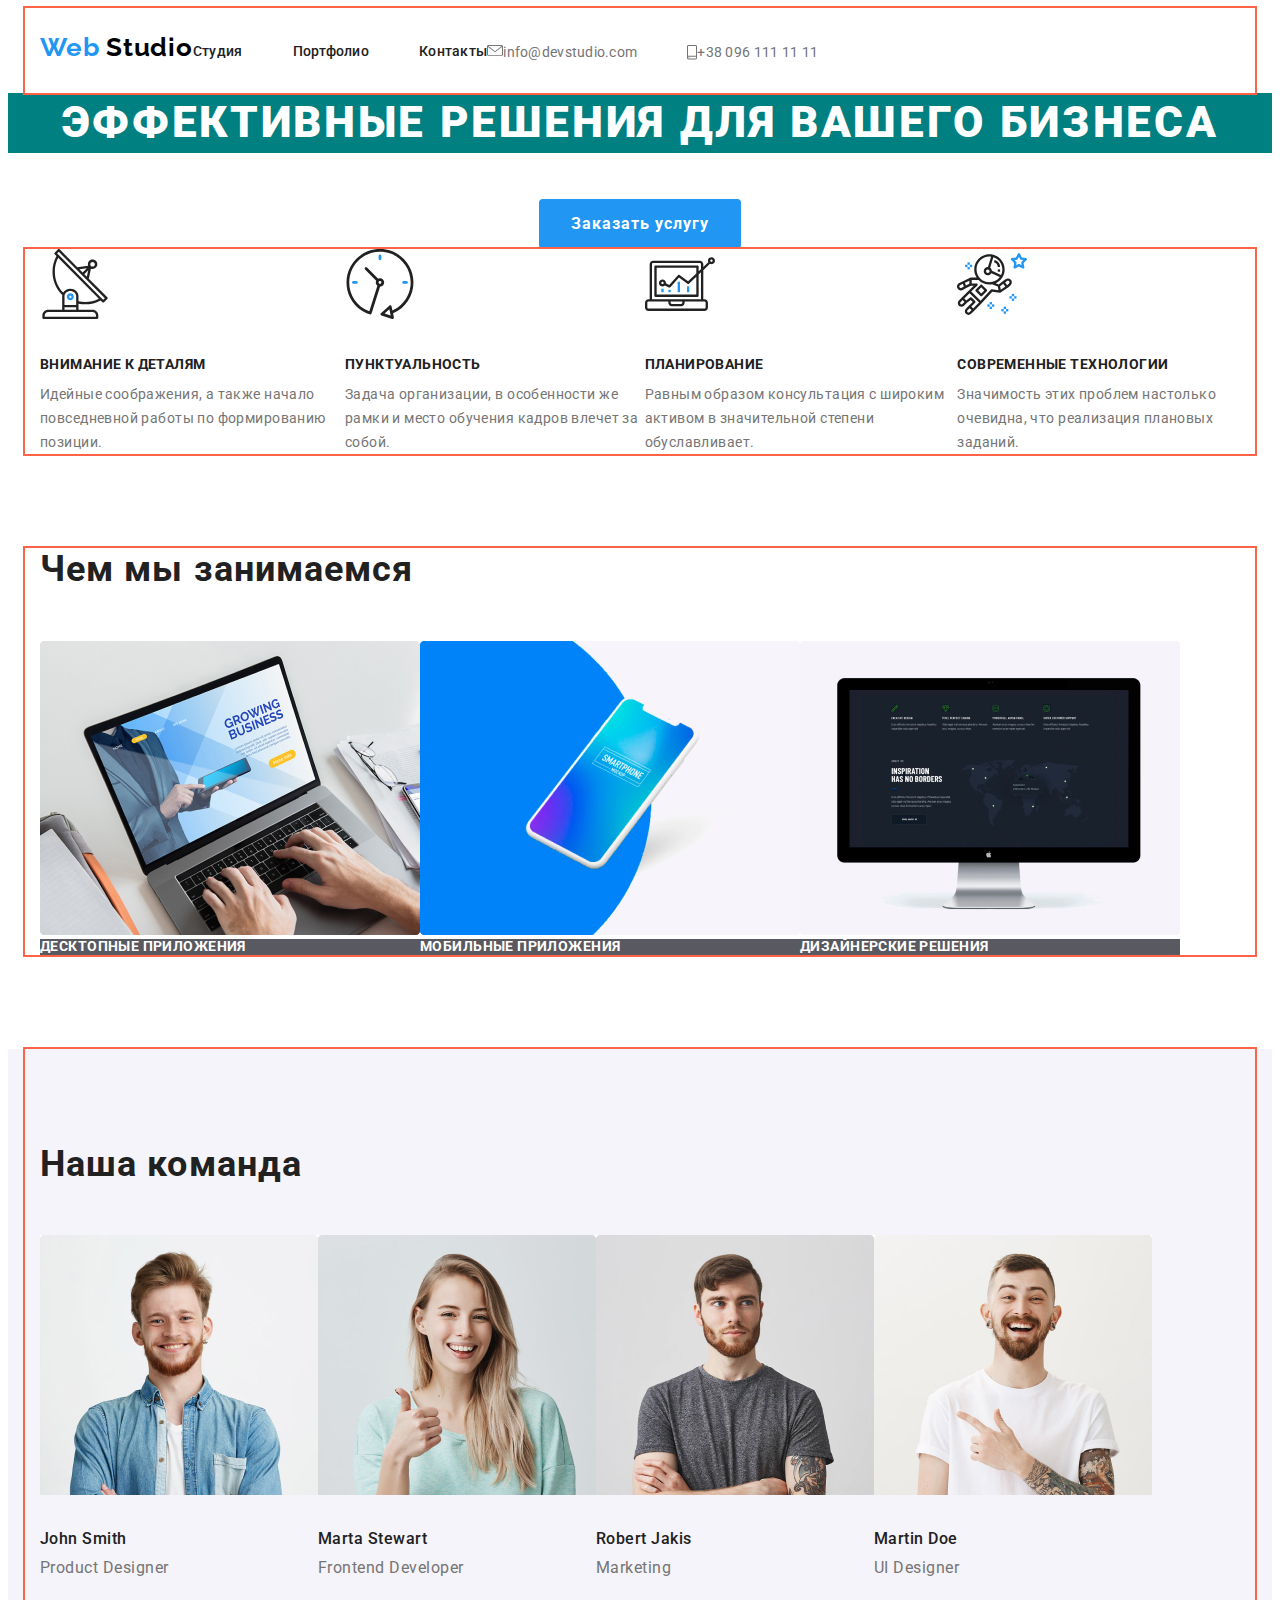
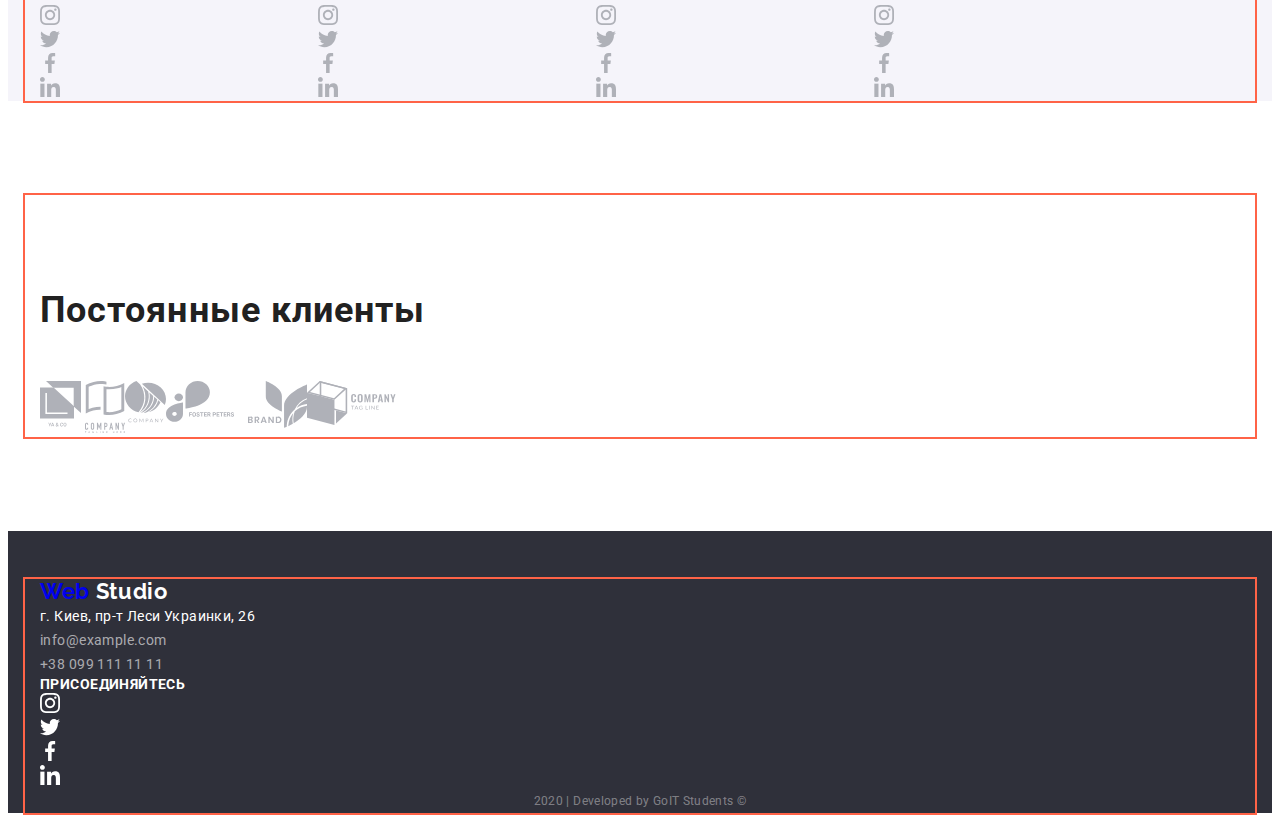
==== commit d558a886: "commit" ====
--- a/index.html
+++ b/index.html
@@ -13,14 +13,14 @@
         <!-- Главная навигация -->
         <div class="container">
             <div class="main-nav">
-                 <nav>
-                        <a href="./index.html" lang="en" class="studio-logo">Web <span class="logo">Studio</span></a>
+                 <nav class="main-nav">
+                    <a href="./index.html" lang="en" class="studio-logo">Web <span class="logo">Studio</span></a>
                         <!-- Навигация на другие страницы -->
-                        <ul class="nav-bar">
+                    <ul class="nav-bar">
                             <li class="nav-item"><a href="./index.html" class="link">Студия</a></li>
                             <li class="nav-item"><a href="./portfolio.html" target="_blank" class="link">Портфолио</a></li>
                             <li class="nav-item"><a href="./contacts.html" target="_blank" class="link">Контакты</a></li>
-                        </ul>
+                    </ul>
                 </nav>
                  <ul class="contacts">
                     <li class="contact-item">
--- a/css/styles.css
+++ b/css/styles.css
@@ -45,6 +45,8 @@
 /* Шапка сайта */
 /* Логотип веб-студии */
 .studio-logo {
+    display: block;
+    padding-top: 24px;
     color: var(--main-accent);
     font-family: Raleway;
     font-weight: 700;
@@ -61,6 +63,7 @@
 /* Меню навигации */
 .main-nav {
     display: flex;
+    align-items: baseline;
 }
 .nav-bar {
     display: flex;
@@ -101,14 +104,17 @@
     margin: 0px;
 }
 
+.contact-item {
+    display: flex;
+    padding-top: 32px;
+    padding-bottom: 32px;
+}
+
 .contacts .contact-item +.contact-item{
     margin-left: 50px;
 }
 
 .studio-contacts {
-    display: block;
-    padding-top: 32px;
-    padding-bottom: 32px;
     color: var(--primary-page-text);
     font-size: 14px;
     line-height: 1.14;
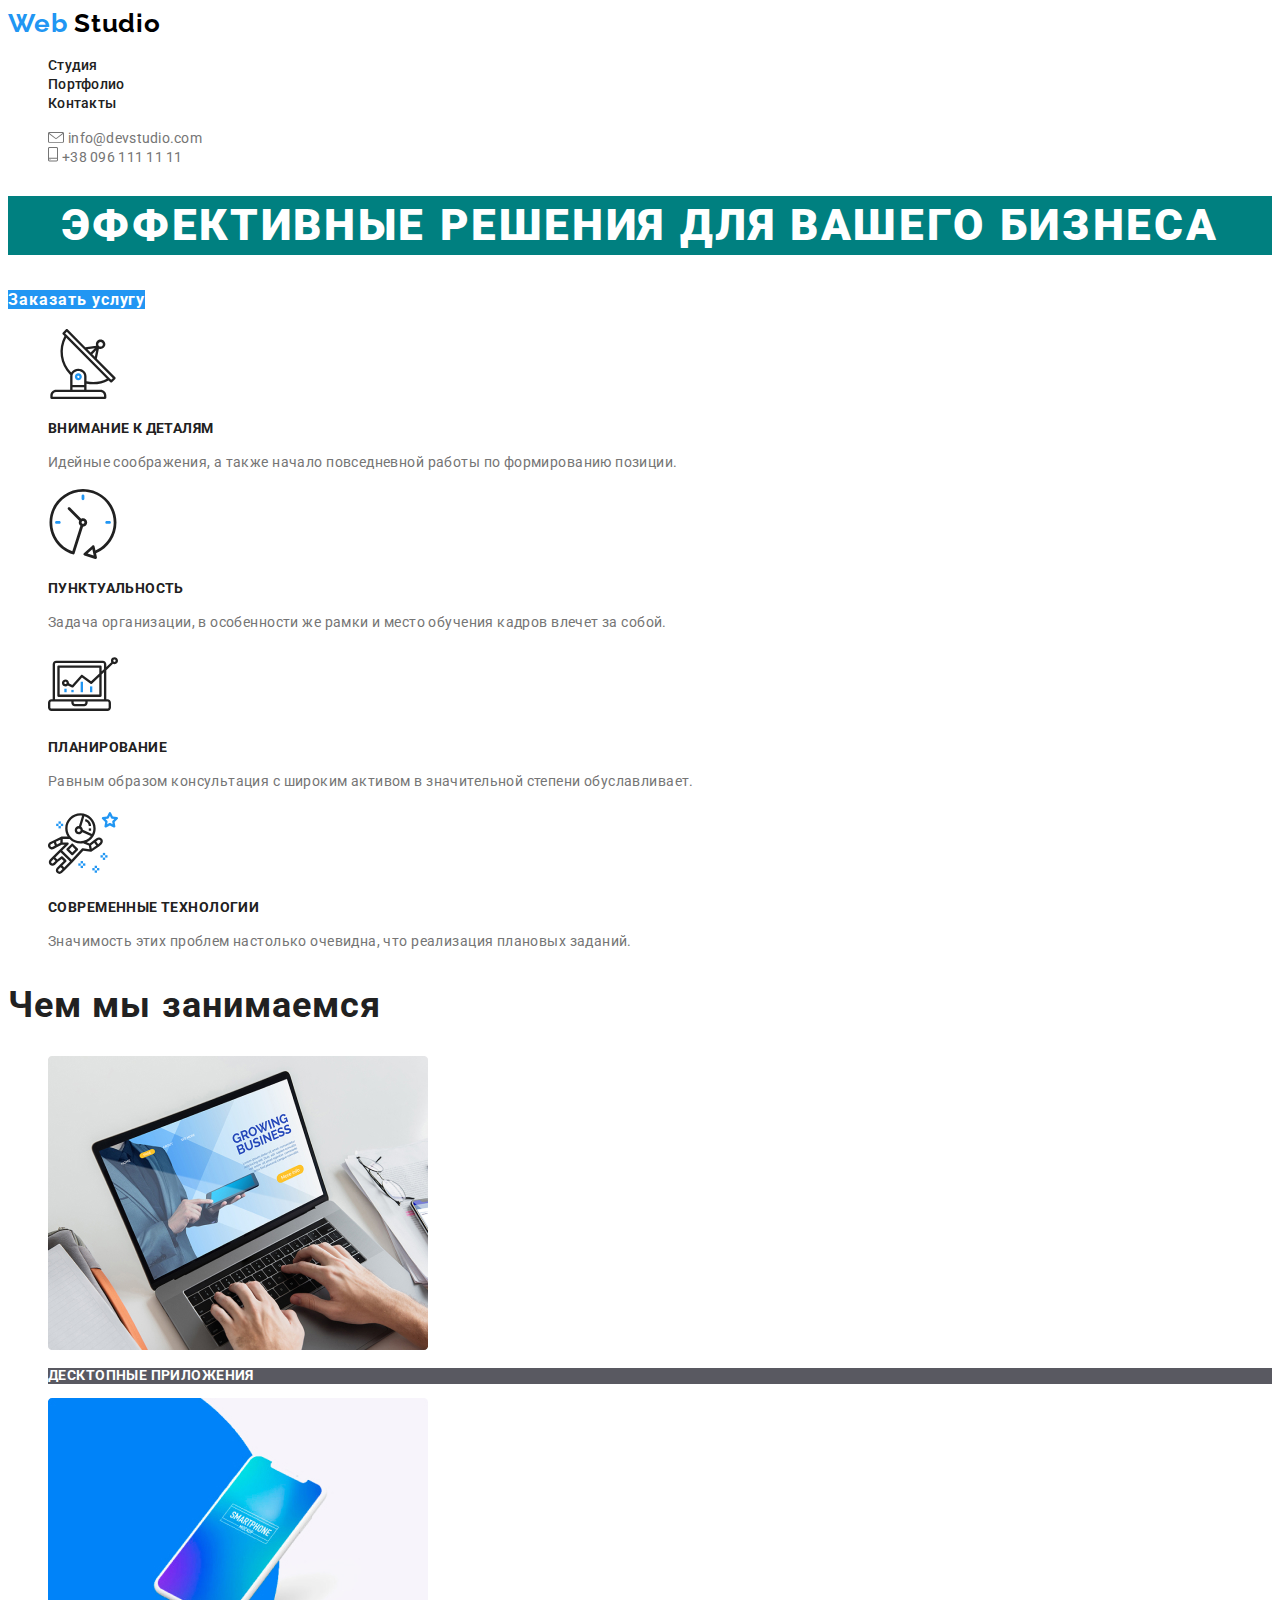
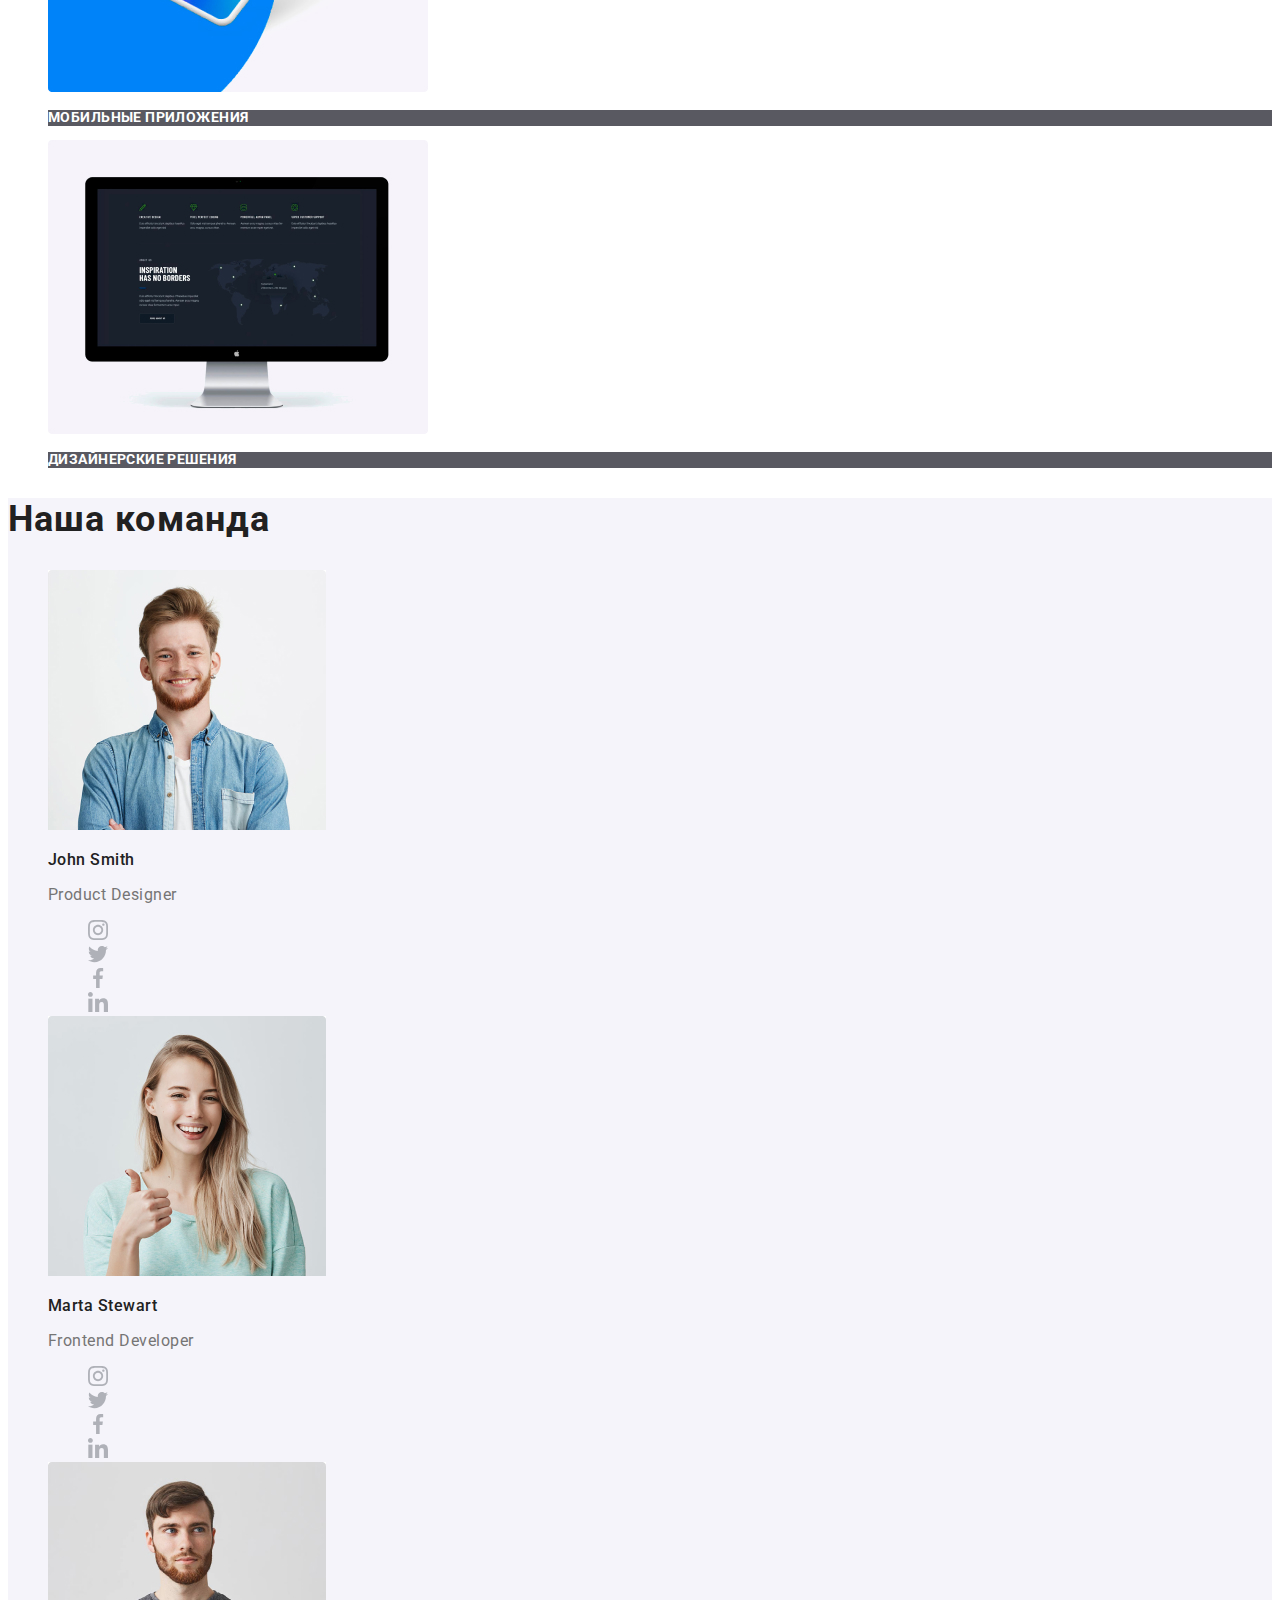
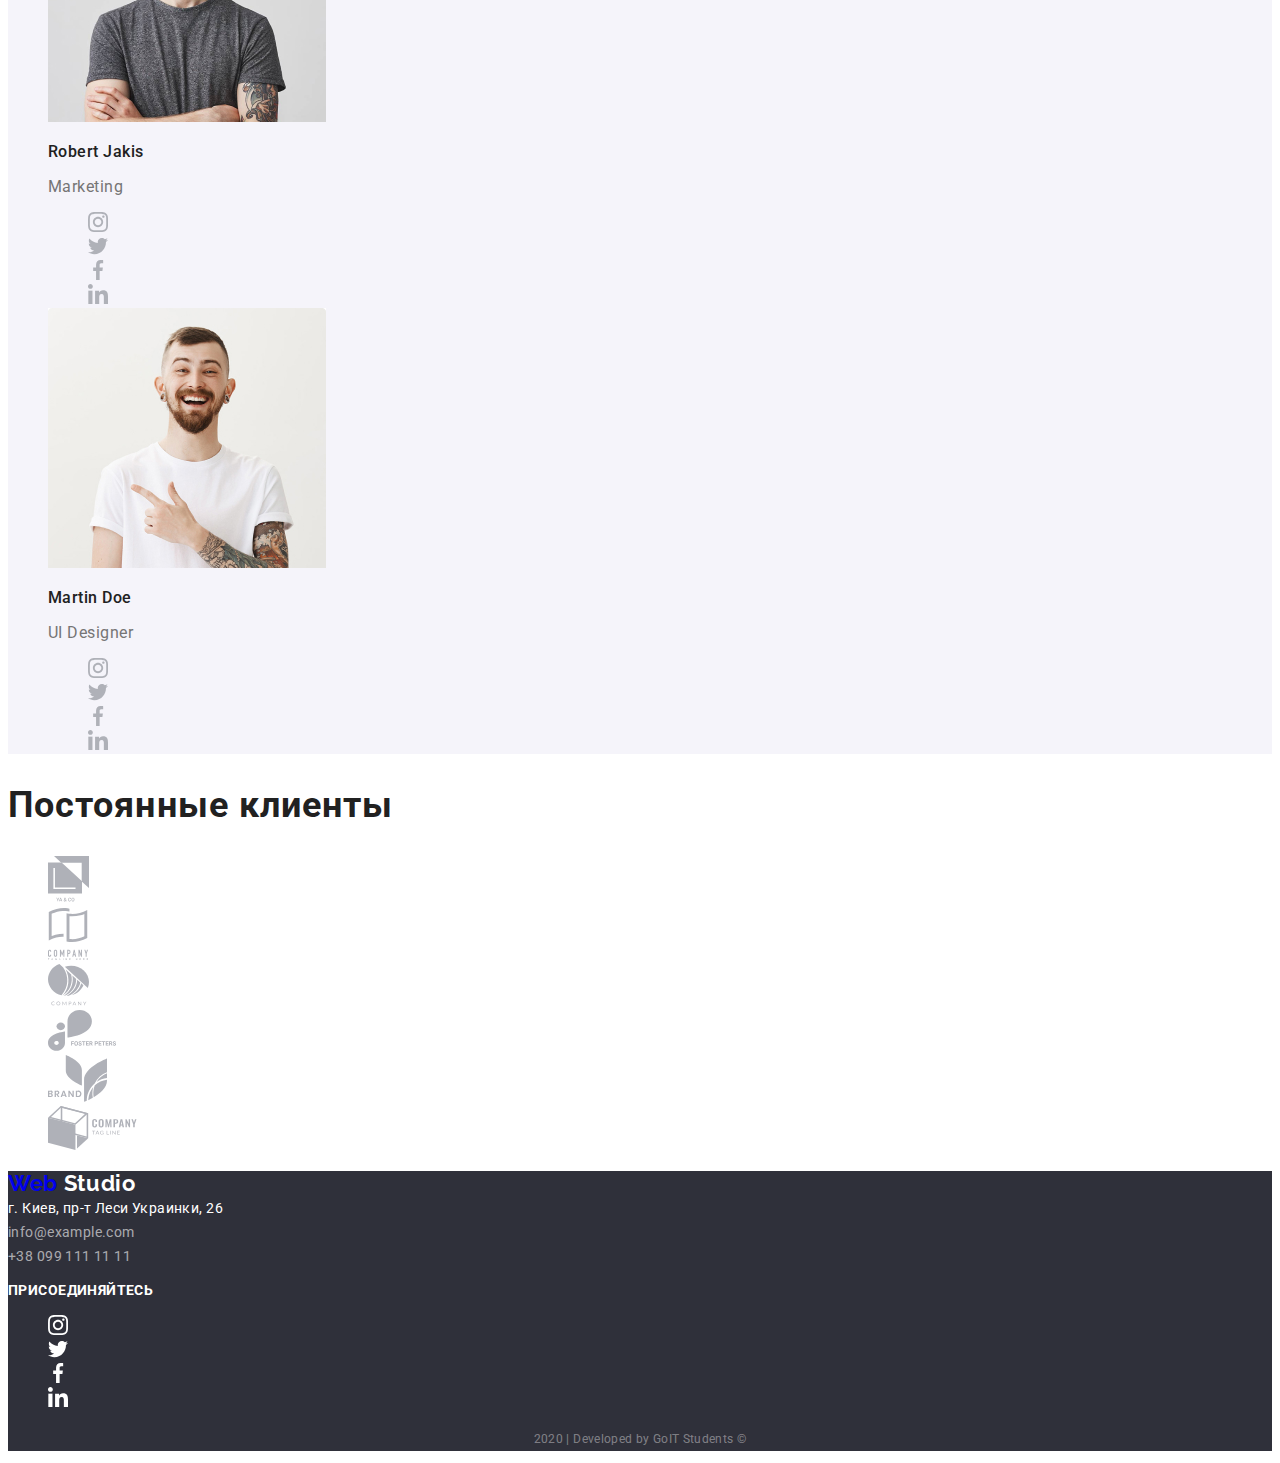
==== commit 71ad3a69: "commit" ====
--- a/index.html
+++ b/index.html
@@ -11,49 +11,44 @@
     <!-- Шапка сайта -->
     <header>
         <!-- Главная навигация -->
-        <div class="container">
-            <div class="main-nav">
-                 <nav class="main-nav">
-                    <a href="./index.html" lang="en" class="studio-logo">Web <span class="logo">Studio</span></a>
-                        <!-- Навигация на другие страницы -->
-                    <ul class="nav-bar">
-                            <li class="nav-item"><a href="./index.html" class="link">Студия</a></li>
-                            <li class="nav-item"><a href="./portfolio.html" target="_blank" class="link">Портфолио</a></li>
-                            <li class="nav-item"><a href="./contacts.html" target="_blank" class="link">Контакты</a></li>
-                    </ul>
-                </nav>
-                 <ul class="contacts">
-                    <li class="contact-item">
-                        <svg width="16" height="11" viewBox="0 0 16 11" fill="none" xmlns="http://www.w3.org/2000/svg">
-                        <path d="M14.5 0H1.50001C0.672854 0 0 0.608544 0 1.35664V9.49644C0 10.2445 0.672854 10.8531 1.50001 10.8531H14.5C15.3271 10.8531 16 10.2445 16 9.49644V1.35664C16 0.608544 15.3271 0 14.5 0ZM14.5 0.904418C14.5679 0.904418 14.6325 0.917165 14.6916 0.939428L8 6.18479L1.30833 0.939428C1.36742 0.917196 1.43204 0.904418 1.49998 0.904418H14.5ZM14.5 9.94863H1.50001C1.22414 9.94863 0.999996 9.74594 0.999996 9.49641V1.89496L7.67236 7.12497C7.76661 7.1987 7.8833 7.23538 8 7.23538C8.1167 7.23538 8.23339 7.19874 8.32764 7.12497L15 1.89496V9.49644C15 9.74594 14.7759 9.94863 14.5 9.94863Z" fill="#757575"/>
-                        </svg>
-                        <a href="mailto:info@devstudio.com" class="studio-contacts">info@devstudio.com</a>
-                    </li>
-                    <li class="contact-item">
-                        <svg width="10" height="15" viewBox="0 0 10 15" fill="none" xmlns="http://www.w3.org/2000/svg">
-                            <path d="M8.5 0H1.5C0.672848 0 0 0.60854 0 1.35663V13.1141C0 13.8622 0.672848 14.4708 1.5 14.4708H8.5C9.32715 14.4708 10 13.8622 10 13.1141V1.35663C10 0.60854 9.32715 0 8.5 0ZM1.5 0.904423H8.5C8.77588 0.904423 9 1.10712 9 1.35663V10.8531H1V1.35663C1 1.10712 1.22412 0.904423 1.5 0.904423ZM8.5 13.5663H1.5C1.22412 13.5663 1 13.3636 1 13.1141V11.7575H9V13.1141C9 13.3636 8.77588 13.5663 8.5 13.5663Z" fill="#757575"/>
-                            <path d="M2.35355 12.3422C2.54882 12.5188 2.54882 12.8051 2.35355 12.9817C2.15828 13.1583 1.84172 13.1583 1.64645 12.9817C1.45118 12.8051 1.45118 12.5188 1.64645 12.3422C1.84172 12.1656 2.15828 12.1656 2.35355 12.3422Z" fill="#757575"/>
-                        </svg>                   
-                        <a href="tel:+380961111111" class="studio-contacts">+38 096 111 11 11</a>
-                    </li>
-                </ul>
-            </div>
-        </div>
+        <nav>
+            <a href="./index.html" lang="en" class="studio-logo">Web <span class="logo">Studio</span></a>
+            <!-- Навигация на другие страницы -->
+            <ul class="nav-bar">
+                <li><a href="./index.html" class="link">Студия</a></li>
+                <li><a href="./portfolio.html" target="_blank" class="link">Портфолио</a></li>
+                <li><a href="./contacts.html" target="_blank" class="link">Контакты</a></li>
+            </ul>
+        </nav>
+
+        <ul class="contacts">
+            <li>
+                <svg width="16" height="11" viewBox="0 0 16 11" fill="none" xmlns="http://www.w3.org/2000/svg">
+                <path d="M14.5 0H1.50001C0.672854 0 0 0.608544 0 1.35664V9.49644C0 10.2445 0.672854 10.8531 1.50001 10.8531H14.5C15.3271 10.8531 16 10.2445 16 9.49644V1.35664C16 0.608544 15.3271 0 14.5 0ZM14.5 0.904418C14.5679 0.904418 14.6325 0.917165 14.6916 0.939428L8 6.18479L1.30833 0.939428C1.36742 0.917196 1.43204 0.904418 1.49998 0.904418H14.5ZM14.5 9.94863H1.50001C1.22414 9.94863 0.999996 9.74594 0.999996 9.49641V1.89496L7.67236 7.12497C7.76661 7.1987 7.8833 7.23538 8 7.23538C8.1167 7.23538 8.23339 7.19874 8.32764 7.12497L15 1.89496V9.49644C15 9.74594 14.7759 9.94863 14.5 9.94863Z" fill="#757575"/>
+                </svg>
+                <a href="mailto:info@devstudio.com" class="studio-contacts">info@devstudio.com</a>
+            </li>
+            <li>
+                <svg width="10" height="15" viewBox="0 0 10 15" fill="none" xmlns="http://www.w3.org/2000/svg">
+                    <path d="M8.5 0H1.5C0.672848 0 0 0.60854 0 1.35663V13.1141C0 13.8622 0.672848 14.4708 1.5 14.4708H8.5C9.32715 14.4708 10 13.8622 10 13.1141V1.35663C10 0.60854 9.32715 0 8.5 0ZM1.5 0.904423H8.5C8.77588 0.904423 9 1.10712 9 1.35663V10.8531H1V1.35663C1 1.10712 1.22412 0.904423 1.5 0.904423ZM8.5 13.5663H1.5C1.22412 13.5663 1 13.3636 1 13.1141V11.7575H9V13.1141C9 13.3636 8.77588 13.5663 8.5 13.5663Z" fill="#757575"/>
+                    <path d="M2.35355 12.3422C2.54882 12.5188 2.54882 12.8051 2.35355 12.9817C2.15828 13.1583 1.84172 13.1583 1.64645 12.9817C1.45118 12.8051 1.45118 12.5188 1.64645 12.3422C1.84172 12.1656 2.15828 12.1656 2.35355 12.3422Z" fill="#757575"/>
+                </svg>                   
+                <a href="tel:+380961111111" class="studio-contacts">+38 096 111 11 11</a>
+            </li>
+        </ul>
     </header>
     <!-- Основной контент веб-студии -->
-    
     <main>
     <!-- Основной баннер -->
-    <section class="hero-banner">
+    <section>
         <h1 class="banner">Эффективные решения для вашего бизнеса</h1>
         <a href="./contacts.html" target="_blank" class="button">Заказать услугу</a>
     </section>
 
     <!-- Наши преимущества -->
     <section class="our-benefits">
-        <div class="container">
-            <h2 class="hidden-title">Наши преимущества</h2>
-            <ul class="benefits-list">
+        <h2 class="hidden-title">Наши преимущества</h2>
+        <ul class="benefits-list">
             <li>
                 <svg width="70" height="70" viewBox="0 0 70 70" fill="none" xmlns="http://www.w3.org/2000/svg">
                     <path d="M67.3163 48.3385L48.8468 29.7337L50.8966 19.6373C51.4256 19.8438 51.9879 19.9517 52.5556 19.9558H52.5696C55.1777 19.9866 57.3169 17.8974 57.3479 15.2893C57.3788 12.6812 55.2894 10.542 52.6813 10.5111C50.0732 10.4803 47.934 12.5695 47.9031 15.1776C47.8965 15.7357 47.9888 16.2905 48.176 16.8163L37.326 18.1405L19.6276 0.35C19.4105 0.128479 19.1141 0.00247917 18.804 0C18.4977 0.00160417 18.2044 0.123521 17.9873 0.3395L14.6786 3.6295C14.2232 4.08508 14.2232 4.82358 14.6786 5.27917L16.459 7.08517C9.56162 19.7681 11.8019 35.4741 21.9703 45.7228C22.0636 45.8121 22.1718 45.8843 22.29 45.9363C22.2165 46.3311 22.1781 46.7317 22.1756 47.1333V60.6667H8.17562C4.95562 60.6705 2.34608 63.28 2.34229 66.5V68.8333C2.34229 69.4776 2.86466 70 3.50895 70H57.1756C57.8199 70 58.3423 69.4776 58.3423 68.8333V66.5C58.3385 63.28 55.729 60.6705 52.509 60.6667H38.509V54.6688C40.7021 55.1288 42.9367 55.3633 45.1776 55.3688C50.5548 55.363 55.8464 54.0225 60.5776 51.4675L62.3673 53.2677C62.5844 53.4892 62.8808 53.6152 63.191 53.6177C63.4972 53.6161 63.7905 53.4941 64.0076 53.2782L67.3163 49.9882C67.7717 49.5326 67.7717 48.7941 67.3163 48.3385ZM50.9246 13.6348C51.8383 12.726 53.3157 12.7301 54.2244 13.6437C55.1332 14.5574 55.1291 16.0348 54.2155 16.9435C53.7781 17.3785 53.1864 17.6226 52.5695 17.6225H52.5625C51.2739 17.6158 50.2345 16.5658 50.2412 15.2771C50.2445 14.6602 50.4918 14.0699 50.9291 13.6348H50.9246ZM48.1783 21.301L46.8693 27.7445L44.298 25.158L48.1783 21.301ZM46.853 19.3282L42.653 23.5037L39.4038 20.237L46.853 19.3282ZM52.509 63C54.442 63 56.009 64.567 56.009 66.5V67.6667H4.67562V66.5C4.67562 64.567 6.2426 63 8.17562 63H52.509ZM36.1756 58.3333V60.6667H24.509V58.3333H36.1756ZM24.509 56V47.1333C24.509 44.303 27.1258 42 30.3423 42C33.5588 42 36.1756 44.303 36.1756 47.1333V56H24.509ZM38.509 52.29V47.1333C38.509 43.0162 34.8456 39.6667 30.3423 39.6667C27.4306 39.622 24.7079 41.1041 23.165 43.5738C14.2887 34.2249 12.2899 20.2875 18.1805 8.82073L58.872 49.7455C52.5886 52.9419 45.3857 53.8418 38.509 52.29ZM63.2038 50.7943L61.56 49.1412L18.7923 6.11567L17.1415 4.46133L18.7923 2.81633L36.15 20.272C36.1581 20.272 36.1628 20.2872 36.171 20.293L64.8593 49.1493L63.2038 50.7943Z" fill="#212121"/>
@@ -111,367 +106,359 @@
                 <p>Значимость этих проблем настолько очевидна, что реализация плановых заданий.</p>
             </li>
 
-            </ul>
-        </div>
+        </ul>
     </section>
 
     <!-- Область разработки -->
     <section class="our-projects">
-        <div class="container">
-            <h2 class="projects-title">Чем мы занимаемся</h2>
-            <ul class="categories">
-                <li>
-                    <img src="./images/our-projects/desktop.jpg" alt="Открытый ноутбук" width="380" height="294">
-                    <h3 class="project">Десктопные приложения</h3>
-                </li>
-                <li>
-                    <img src="./images/our-projects/mobile.jpg" alt="Мобильный телефон" width="380" height="294">
-                    <h3 class="project">Мобильные приложения</h3>
-                </li>
-                <li>
-                    <img src="./images/our-projects/design.jpg" alt="Дисплей с примером дизайна" width="380" height="294">
-                    <h3 class="project">Дизайнерские решения</h3>
-                </li>           
-            </ul>
-        </div>
+        <h2 class="projects-title">Чем мы занимаемся</h2>
+        <ul class="categories">
+            <li>
+                <img src="./images/our-projects/desktop.jpg" alt="Открытый ноутбук" width="380" height="294">
+                <h3 class="project">Десктопные приложения</h3>
+            </li>
+            <li>
+                <img src="./images/our-projects/mobile.jpg" alt="Мобильный телефон" width="380" height="294">
+                <h3 class="project">Мобильные приложения</h3>
+            </li>
+            <li>
+                <img src="./images/our-projects/design.jpg" alt="Дисплей с примером дизайна" width="380" height="294">
+                <h3 class="project">Дизайнерские решения</h3>
+            </li>           
+        </ul>
     </section>
 
     <!-- Сотрудники -->
     <section class="team">
-        <div class="container">
-            <h2 class="team-title">Наша команда</h2>
-            <ul lang="en" class="team-list">
-                <li>
-                    <img src="./images/employee/john-smith.jpg" alt="John Smith" width="278" height="260">
-                    <h3 class="employee-name">John Smith</h3>
-                    <p class="employee-position">Product Designer</p>
-                    <ul class="social-links-list">
-                        <li>
-                            <a href="http://www.instagram.com" target="_blank" rel="noreferrer noopener" aria-label="Instagram link">
-                                <svg width="20" height="20" viewBox="0 0 20 20" fill="none" xmlns="http://www.w3.org/2000/svg">
-                                    <path d="M19.9804 5.88005C19.9336 4.81738 19.7617 4.0868 19.5156 3.45374C19.2616 2.78176 18.8709 2.18014 18.359 1.68002C17.8589 1.1721 17.2533 0.777435 16.5891 0.527447C15.9524 0.281274 15.2256 0.109427 14.163 0.0625732C13.0924 0.0117516 12.7525 0 10.0371 0C7.32173 0 6.98185 0.0117516 5.91521 0.0586052C4.85253 0.105459 4.12195 0.277459 3.48904 0.523479C2.81692 0.777435 2.2153 1.16814 1.71517 1.68002C1.20726 2.18014 0.812743 2.78573 0.562603 3.44992C0.31643 4.0868 0.144583 4.81341 0.0977294 5.87609C0.0469078 6.9467 0.0351562 7.28658 0.0351562 10.002C0.0351562 12.7173 0.0469078 13.0572 0.0937614 14.1239C0.140615 15.1865 0.312615 15.9171 0.558787 16.5502C0.812743 17.2221 1.20726 17.8238 1.71517 18.3239C2.2153 18.8318 2.82088 19.2265 3.48508 19.4765C4.12195 19.7226 4.84856 19.8945 5.91139 19.9413C6.97788 19.9883 7.31791 19.9999 10.0333 19.9999C12.7487 19.9999 13.0885 19.9883 14.1552 19.9413C15.2179 19.8945 15.9484 19.7226 16.5813 19.4765C17.9254 18.9568 18.9881 17.8941 19.5078 16.5502C19.7538 15.9133 19.9258 15.1865 19.9727 14.1239C20.0195 13.0572 20.0313 12.7173 20.0313 10.002C20.0313 7.28658 20.0273 6.9467 19.9804 5.88005ZM18.1794 14.0457C18.1364 15.0225 17.9723 15.5499 17.8356 15.9015C17.4995 16.7728 16.808 17.4643 15.9367 17.8004C15.5851 17.9372 15.0538 18.1012 14.0809 18.1441C13.026 18.1911 12.7096 18.2027 10.0411 18.2027C7.37255 18.2027 7.05221 18.1911 6.00113 18.1441C5.02438 18.1012 4.49693 17.9372 4.1453 17.8004C3.71171 17.6402 3.31704 17.3862 2.9967 17.0541C2.6646 16.7298 2.41065 16.3391 2.2504 15.9055C2.11365 15.5539 1.94959 15.0225 1.90671 14.0497C1.8597 12.9948 1.8481 12.6783 1.8481 10.0097C1.8481 7.34122 1.8597 7.02087 1.90671 5.96995C1.94959 4.99319 2.11365 4.46575 2.2504 4.11412C2.41065 3.68038 2.6646 3.28586 3.00067 2.96536C3.32483 2.63327 3.71553 2.37931 4.14927 2.21921C4.5009 2.08247 5.03231 1.9184 6.0051 1.87537C7.05999 1.82851 7.37652 1.81676 10.0449 1.81676C12.7174 1.81676 13.0337 1.82851 14.0848 1.87537C15.0616 1.9184 15.589 2.08247 15.9407 2.21921C16.3742 2.37931 16.7689 2.63327 17.0893 2.96536C17.4213 3.28967 17.6753 3.68038 17.8356 4.11412C17.9723 4.46575 18.1364 4.99701 18.1794 5.96995C18.2263 7.02484 18.238 7.34122 18.238 10.0097C18.238 12.6783 18.2263 12.9908 18.1794 14.0457Z" fill="#AFB1B8"/>
-                                    <path d="M10.0371 4.86414C7.20074 4.86414 4.89941 7.16531 4.89941 10.0019C4.89941 12.8384 7.20074 15.1396 10.0371 15.1396C12.8737 15.1396 15.1749 12.8384 15.1749 10.0019C15.1749 7.16531 12.8737 4.86414 10.0371 4.86414ZM10.0371 13.3346C8.19702 13.3346 6.70442 11.8421 6.70442 10.0019C6.70442 8.16159 8.19702 6.66914 10.0371 6.66914C11.8774 6.66914 13.3698 8.16159 13.3698 10.0019C13.3698 11.8421 11.8774 13.3346 10.0371 13.3346Z" fill="#AFB1B8"/>
-                                    <path d="M16.5775 4.6611C16.5775 5.32346 16.0404 5.86052 15.3779 5.86052C14.7155 5.86052 14.1785 5.32346 14.1785 4.6611C14.1785 3.99858 14.7155 3.46167 15.3779 3.46167C16.0404 3.46167 16.5775 3.99858 16.5775 4.6611Z" fill="#AFB1B8"/>
-                                </svg>
-                            </a>  
-                        </li>
-                        <li>
-                            <a href="http://www.twitter.com" target="_blank" rel="noreferrer noopener" aria-label="Twitter link">
-                                <svg width="20" height="20" viewBox="0 0 20 20" fill="none" xmlns="http://www.w3.org/2000/svg">
-                                    <path d="M20 3.79875C19.2563 4.125 18.4637 4.34125 17.6375 4.44625C18.4875 3.93875 19.1363 3.14125 19.4412 2.18C18.6488 2.6525 17.7738 2.98625 16.8412 3.1725C16.0887 2.37125 15.0162 1.875 13.8462 1.875C11.5763 1.875 9.74875 3.7175 9.74875 5.97625C9.74875 6.30125 9.77625 6.61375 9.84375 6.91125C6.435 6.745 3.41875 5.11125 1.3925 2.6225C1.03875 3.23625 0.83125 3.93875 0.83125 4.695C0.83125 6.115 1.5625 7.37375 2.6525 8.1025C1.99375 8.09 1.3475 7.89875 0.8 7.5975C0.8 7.61 0.8 7.62625 0.8 7.6425C0.8 9.635 2.22125 11.29 4.085 11.6712C3.75125 11.7625 3.3875 11.8062 3.01 11.8062C2.7475 11.8062 2.4825 11.7913 2.23375 11.7362C2.765 13.36 4.2725 14.5538 6.065 14.5925C4.67 15.6838 2.89875 16.3412 0.98125 16.3412C0.645 16.3412 0.3225 16.3263 0 16.285C1.81625 17.4563 3.96875 18.125 6.29 18.125C13.835 18.125 17.96 11.875 17.96 6.4575C17.96 6.27625 17.9538 6.10125 17.945 5.9275C18.7588 5.35 19.4425 4.62875 20 3.79875Z" fill="#AFB1B8"/>
-                                </svg>
-                            </a>                       
-                        </li>
-                        <li>
-                            <a href="http://www.facebook.com" target="_blank" rel="noreferrer noopener" aria-label="Facebook link">
-                                <svg width="20" height="20" viewBox="0 0 20 20" fill="none" xmlns="http://www.w3.org/2000/svg">
-                                    <path d="M13.3308 3.32083H15.1566V0.140833C14.8416 0.0975 13.7583 0 12.4966 0C9.8641 0 8.06076 1.65583 8.06076 4.69917V7.5H5.15576V11.055H8.06076V20H11.6224V11.0558H14.4099L14.8524 7.50083H11.6216V5.05167C11.6224 4.02417 11.8991 3.32083 13.3308 3.32083Z" fill="#AFB1B8"/>
-                                </svg>
-                            </a>                           
-                        </li>
-                        <li>
-                            <a href="http://www.linkedin.com" target="_blank" rel="noreferrer noopener" aria-label="LinkedIn link">
-                                <svg width="20" height="20" viewBox="0 0 20 20" fill="none" xmlns="http://www.w3.org/2000/svg">
-                                    <path d="M19.9951 20.0001V19.9993H20.0001V12.6643C20.0001 9.07593 19.2276 6.31177 15.0326 6.31177C13.0159 6.31177 11.6626 7.41843 11.1101 8.4676H11.0517V6.64677H7.07422V19.9993H11.2159V13.3876C11.2159 11.6468 11.5459 9.96343 13.7017 9.96343C15.8259 9.96343 15.8576 11.9501 15.8576 13.4993V20.0001H19.9951Z" fill="#AFB1B8"/>
-                                    <path d="M0.330078 6.64746H4.47675V20H0.330078V6.64746Z" fill="#AFB1B8"/>
-                                    <path d="M2.40167 0C1.07583 0 0 1.07583 0 2.40167C0 3.7275 1.07583 4.82583 2.40167 4.82583C3.7275 4.82583 4.80333 3.7275 4.80333 2.40167C4.8025 1.07583 3.72667 0 2.40167 0V0Z" fill="#AFB1B8"/>
-                                </svg>
-                            </a>                           
-                        </li>
-                    </ul>
-                </li>
-                <li>
-                    <img src="./images/employee/marta-stewart.jpg" alt="Marta Stewart" width="278" height="260">
-                    <h3 class="employee-name">Marta Stewart</h3>
-                    <p class="employee-position">Frontend Developer</p>
-                    <ul class="social-links-list">
-                        <li>
-                            <a href="http://www.instagram.com" target="_blank" rel="noreferrer noopener" aria-label="Instagram link">
-                                <svg width="20" height="20" viewBox="0 0 20 20" fill="none" xmlns="http://www.w3.org/2000/svg">
-                                    <path d="M19.9804 5.88005C19.9336 4.81738 19.7617 4.0868 19.5156 3.45374C19.2616 2.78176 18.8709 2.18014 18.359 1.68002C17.8589 1.1721 17.2533 0.777435 16.5891 0.527447C15.9524 0.281274 15.2256 0.109427 14.163 0.0625732C13.0924 0.0117516 12.7525 0 10.0371 0C7.32173 0 6.98185 0.0117516 5.91521 0.0586052C4.85253 0.105459 4.12195 0.277459 3.48904 0.523479C2.81692 0.777435 2.2153 1.16814 1.71517 1.68002C1.20726 2.18014 0.812743 2.78573 0.562603 3.44992C0.31643 4.0868 0.144583 4.81341 0.0977294 5.87609C0.0469078 6.9467 0.0351562 7.28658 0.0351562 10.002C0.0351562 12.7173 0.0469078 13.0572 0.0937614 14.1239C0.140615 15.1865 0.312615 15.9171 0.558787 16.5502C0.812743 17.2221 1.20726 17.8238 1.71517 18.3239C2.2153 18.8318 2.82088 19.2265 3.48508 19.4765C4.12195 19.7226 4.84856 19.8945 5.91139 19.9413C6.97788 19.9883 7.31791 19.9999 10.0333 19.9999C12.7487 19.9999 13.0885 19.9883 14.1552 19.9413C15.2179 19.8945 15.9484 19.7226 16.5813 19.4765C17.9254 18.9568 18.9881 17.8941 19.5078 16.5502C19.7538 15.9133 19.9258 15.1865 19.9727 14.1239C20.0195 13.0572 20.0313 12.7173 20.0313 10.002C20.0313 7.28658 20.0273 6.9467 19.9804 5.88005ZM18.1794 14.0457C18.1364 15.0225 17.9723 15.5499 17.8356 15.9015C17.4995 16.7728 16.808 17.4643 15.9367 17.8004C15.5851 17.9372 15.0538 18.1012 14.0809 18.1441C13.026 18.1911 12.7096 18.2027 10.0411 18.2027C7.37255 18.2027 7.05221 18.1911 6.00113 18.1441C5.02438 18.1012 4.49693 17.9372 4.1453 17.8004C3.71171 17.6402 3.31704 17.3862 2.9967 17.0541C2.6646 16.7298 2.41065 16.3391 2.2504 15.9055C2.11365 15.5539 1.94959 15.0225 1.90671 14.0497C1.8597 12.9948 1.8481 12.6783 1.8481 10.0097C1.8481 7.34122 1.8597 7.02087 1.90671 5.96995C1.94959 4.99319 2.11365 4.46575 2.2504 4.11412C2.41065 3.68038 2.6646 3.28586 3.00067 2.96536C3.32483 2.63327 3.71553 2.37931 4.14927 2.21921C4.5009 2.08247 5.03231 1.9184 6.0051 1.87537C7.05999 1.82851 7.37652 1.81676 10.0449 1.81676C12.7174 1.81676 13.0337 1.82851 14.0848 1.87537C15.0616 1.9184 15.589 2.08247 15.9407 2.21921C16.3742 2.37931 16.7689 2.63327 17.0893 2.96536C17.4213 3.28967 17.6753 3.68038 17.8356 4.11412C17.9723 4.46575 18.1364 4.99701 18.1794 5.96995C18.2263 7.02484 18.238 7.34122 18.238 10.0097C18.238 12.6783 18.2263 12.9908 18.1794 14.0457Z" fill="#AFB1B8"/>
-                                    <path d="M10.0371 4.86414C7.20074 4.86414 4.89941 7.16531 4.89941 10.0019C4.89941 12.8384 7.20074 15.1396 10.0371 15.1396C12.8737 15.1396 15.1749 12.8384 15.1749 10.0019C15.1749 7.16531 12.8737 4.86414 10.0371 4.86414ZM10.0371 13.3346C8.19702 13.3346 6.70442 11.8421 6.70442 10.0019C6.70442 8.16159 8.19702 6.66914 10.0371 6.66914C11.8774 6.66914 13.3698 8.16159 13.3698 10.0019C13.3698 11.8421 11.8774 13.3346 10.0371 13.3346Z" fill="#AFB1B8"/>
-                                    <path d="M16.5775 4.6611C16.5775 5.32346 16.0404 5.86052 15.3779 5.86052C14.7155 5.86052 14.1785 5.32346 14.1785 4.6611C14.1785 3.99858 14.7155 3.46167 15.3779 3.46167C16.0404 3.46167 16.5775 3.99858 16.5775 4.6611Z" fill="#AFB1B8"/>
-                                </svg>
-                            </a>  
-                        </li>
-                        <li>
-                            <a href="http://www.twitter.com" target="_blank" rel="noreferrer noopener" aria-label="Twitter link">
-                                <svg width="20" height="20" viewBox="0 0 20 20" fill="none" xmlns="http://www.w3.org/2000/svg">
-                                    <path d="M20 3.79875C19.2563 4.125 18.4637 4.34125 17.6375 4.44625C18.4875 3.93875 19.1363 3.14125 19.4412 2.18C18.6488 2.6525 17.7738 2.98625 16.8412 3.1725C16.0887 2.37125 15.0162 1.875 13.8462 1.875C11.5763 1.875 9.74875 3.7175 9.74875 5.97625C9.74875 6.30125 9.77625 6.61375 9.84375 6.91125C6.435 6.745 3.41875 5.11125 1.3925 2.6225C1.03875 3.23625 0.83125 3.93875 0.83125 4.695C0.83125 6.115 1.5625 7.37375 2.6525 8.1025C1.99375 8.09 1.3475 7.89875 0.8 7.5975C0.8 7.61 0.8 7.62625 0.8 7.6425C0.8 9.635 2.22125 11.29 4.085 11.6712C3.75125 11.7625 3.3875 11.8062 3.01 11.8062C2.7475 11.8062 2.4825 11.7913 2.23375 11.7362C2.765 13.36 4.2725 14.5538 6.065 14.5925C4.67 15.6838 2.89875 16.3412 0.98125 16.3412C0.645 16.3412 0.3225 16.3263 0 16.285C1.81625 17.4563 3.96875 18.125 6.29 18.125C13.835 18.125 17.96 11.875 17.96 6.4575C17.96 6.27625 17.9538 6.10125 17.945 5.9275C18.7588 5.35 19.4425 4.62875 20 3.79875Z" fill="#AFB1B8"/>
-                                </svg>
-                            </a>                       
-                        </li>
-                        <li>
-                            <a href="http://www.facebook.com" target="_blank" rel="noreferrer noopener" aria-label="Facebook link">
-                                <svg width="20" height="20" viewBox="0 0 20 20" fill="none" xmlns="http://www.w3.org/2000/svg">
-                                    <path d="M13.3308 3.32083H15.1566V0.140833C14.8416 0.0975 13.7583 0 12.4966 0C9.8641 0 8.06076 1.65583 8.06076 4.69917V7.5H5.15576V11.055H8.06076V20H11.6224V11.0558H14.4099L14.8524 7.50083H11.6216V5.05167C11.6224 4.02417 11.8991 3.32083 13.3308 3.32083Z" fill="#AFB1B8"/>
-                                </svg>
-                            </a>                           
-                        </li>
-                        <li>
-                            <a href="http://www.linkedin.com" target="_blank" rel="noreferrer noopener" aria-label="LinkedIn link">
-                                <svg width="20" height="20" viewBox="0 0 20 20" fill="none" xmlns="http://www.w3.org/2000/svg">
-                                    <path d="M19.9951 20.0001V19.9993H20.0001V12.6643C20.0001 9.07593 19.2276 6.31177 15.0326 6.31177C13.0159 6.31177 11.6626 7.41843 11.1101 8.4676H11.0517V6.64677H7.07422V19.9993H11.2159V13.3876C11.2159 11.6468 11.5459 9.96343 13.7017 9.96343C15.8259 9.96343 15.8576 11.9501 15.8576 13.4993V20.0001H19.9951Z" fill="#AFB1B8"/>
-                                    <path d="M0.330078 6.64746H4.47675V20H0.330078V6.64746Z" fill="#AFB1B8"/>
-                                    <path d="M2.40167 0C1.07583 0 0 1.07583 0 2.40167C0 3.7275 1.07583 4.82583 2.40167 4.82583C3.7275 4.82583 4.80333 3.7275 4.80333 2.40167C4.8025 1.07583 3.72667 0 2.40167 0V0Z" fill="#AFB1B8"/>
-                                </svg>
-                            </a>                           
-                        </li>
-                    </ul>
-                </li>
-                <li>
-                    <img src="./images/employee/robert-jakis.jpg" alt="Robert Jakis" width="278" height="260">
-                    <h3 class="employee-name">Robert Jakis</h3>
-                    <p class="employee-position">Marketing</p>
-                    <ul class="social-links-list">
-                        <li>
-                            <a href="http://www.instagram.com" target="_blank" rel="noreferrer noopener" aria-label="Instagram link">
-                                <svg width="20" height="20" viewBox="0 0 20 20" fill="none" xmlns="http://www.w3.org/2000/svg">
-                                    <path d="M19.9804 5.88005C19.9336 4.81738 19.7617 4.0868 19.5156 3.45374C19.2616 2.78176 18.8709 2.18014 18.359 1.68002C17.8589 1.1721 17.2533 0.777435 16.5891 0.527447C15.9524 0.281274 15.2256 0.109427 14.163 0.0625732C13.0924 0.0117516 12.7525 0 10.0371 0C7.32173 0 6.98185 0.0117516 5.91521 0.0586052C4.85253 0.105459 4.12195 0.277459 3.48904 0.523479C2.81692 0.777435 2.2153 1.16814 1.71517 1.68002C1.20726 2.18014 0.812743 2.78573 0.562603 3.44992C0.31643 4.0868 0.144583 4.81341 0.0977294 5.87609C0.0469078 6.9467 0.0351562 7.28658 0.0351562 10.002C0.0351562 12.7173 0.0469078 13.0572 0.0937614 14.1239C0.140615 15.1865 0.312615 15.9171 0.558787 16.5502C0.812743 17.2221 1.20726 17.8238 1.71517 18.3239C2.2153 18.8318 2.82088 19.2265 3.48508 19.4765C4.12195 19.7226 4.84856 19.8945 5.91139 19.9413C6.97788 19.9883 7.31791 19.9999 10.0333 19.9999C12.7487 19.9999 13.0885 19.9883 14.1552 19.9413C15.2179 19.8945 15.9484 19.7226 16.5813 19.4765C17.9254 18.9568 18.9881 17.8941 19.5078 16.5502C19.7538 15.9133 19.9258 15.1865 19.9727 14.1239C20.0195 13.0572 20.0313 12.7173 20.0313 10.002C20.0313 7.28658 20.0273 6.9467 19.9804 5.88005ZM18.1794 14.0457C18.1364 15.0225 17.9723 15.5499 17.8356 15.9015C17.4995 16.7728 16.808 17.4643 15.9367 17.8004C15.5851 17.9372 15.0538 18.1012 14.0809 18.1441C13.026 18.1911 12.7096 18.2027 10.0411 18.2027C7.37255 18.2027 7.05221 18.1911 6.00113 18.1441C5.02438 18.1012 4.49693 17.9372 4.1453 17.8004C3.71171 17.6402 3.31704 17.3862 2.9967 17.0541C2.6646 16.7298 2.41065 16.3391 2.2504 15.9055C2.11365 15.5539 1.94959 15.0225 1.90671 14.0497C1.8597 12.9948 1.8481 12.6783 1.8481 10.0097C1.8481 7.34122 1.8597 7.02087 1.90671 5.96995C1.94959 4.99319 2.11365 4.46575 2.2504 4.11412C2.41065 3.68038 2.6646 3.28586 3.00067 2.96536C3.32483 2.63327 3.71553 2.37931 4.14927 2.21921C4.5009 2.08247 5.03231 1.9184 6.0051 1.87537C7.05999 1.82851 7.37652 1.81676 10.0449 1.81676C12.7174 1.81676 13.0337 1.82851 14.0848 1.87537C15.0616 1.9184 15.589 2.08247 15.9407 2.21921C16.3742 2.37931 16.7689 2.63327 17.0893 2.96536C17.4213 3.28967 17.6753 3.68038 17.8356 4.11412C17.9723 4.46575 18.1364 4.99701 18.1794 5.96995C18.2263 7.02484 18.238 7.34122 18.238 10.0097C18.238 12.6783 18.2263 12.9908 18.1794 14.0457Z" fill="#AFB1B8"/>
-                                    <path d="M10.0371 4.86414C7.20074 4.86414 4.89941 7.16531 4.89941 10.0019C4.89941 12.8384 7.20074 15.1396 10.0371 15.1396C12.8737 15.1396 15.1749 12.8384 15.1749 10.0019C15.1749 7.16531 12.8737 4.86414 10.0371 4.86414ZM10.0371 13.3346C8.19702 13.3346 6.70442 11.8421 6.70442 10.0019C6.70442 8.16159 8.19702 6.66914 10.0371 6.66914C11.8774 6.66914 13.3698 8.16159 13.3698 10.0019C13.3698 11.8421 11.8774 13.3346 10.0371 13.3346Z" fill="#AFB1B8"/>
-                                    <path d="M16.5775 4.6611C16.5775 5.32346 16.0404 5.86052 15.3779 5.86052C14.7155 5.86052 14.1785 5.32346 14.1785 4.6611C14.1785 3.99858 14.7155 3.46167 15.3779 3.46167C16.0404 3.46167 16.5775 3.99858 16.5775 4.6611Z" fill="#AFB1B8"/>
-                                </svg>
-                            </a>  
-                        </li>
-                        <li>
-                            <a href="http://www.twitter.com" target="_blank" rel="noreferrer noopener" aria-label="Twitter link">
-                                <svg width="20" height="20" viewBox="0 0 20 20" fill="none" xmlns="http://www.w3.org/2000/svg">
-                                    <path d="M20 3.79875C19.2563 4.125 18.4637 4.34125 17.6375 4.44625C18.4875 3.93875 19.1363 3.14125 19.4412 2.18C18.6488 2.6525 17.7738 2.98625 16.8412 3.1725C16.0887 2.37125 15.0162 1.875 13.8462 1.875C11.5763 1.875 9.74875 3.7175 9.74875 5.97625C9.74875 6.30125 9.77625 6.61375 9.84375 6.91125C6.435 6.745 3.41875 5.11125 1.3925 2.6225C1.03875 3.23625 0.83125 3.93875 0.83125 4.695C0.83125 6.115 1.5625 7.37375 2.6525 8.1025C1.99375 8.09 1.3475 7.89875 0.8 7.5975C0.8 7.61 0.8 7.62625 0.8 7.6425C0.8 9.635 2.22125 11.29 4.085 11.6712C3.75125 11.7625 3.3875 11.8062 3.01 11.8062C2.7475 11.8062 2.4825 11.7913 2.23375 11.7362C2.765 13.36 4.2725 14.5538 6.065 14.5925C4.67 15.6838 2.89875 16.3412 0.98125 16.3412C0.645 16.3412 0.3225 16.3263 0 16.285C1.81625 17.4563 3.96875 18.125 6.29 18.125C13.835 18.125 17.96 11.875 17.96 6.4575C17.96 6.27625 17.9538 6.10125 17.945 5.9275C18.7588 5.35 19.4425 4.62875 20 3.79875Z" fill="#AFB1B8"/>
-                                </svg>
-                            </a>                       
-                        </li>
-                        <li>
-                            <a href="http://www.facebook.com" target="_blank" rel="noreferrer noopener" aria-label="Facebook link">
-                                <svg width="20" height="20" viewBox="0 0 20 20" fill="none" xmlns="http://www.w3.org/2000/svg">
-                                    <path d="M13.3308 3.32083H15.1566V0.140833C14.8416 0.0975 13.7583 0 12.4966 0C9.8641 0 8.06076 1.65583 8.06076 4.69917V7.5H5.15576V11.055H8.06076V20H11.6224V11.0558H14.4099L14.8524 7.50083H11.6216V5.05167C11.6224 4.02417 11.8991 3.32083 13.3308 3.32083Z" fill="#AFB1B8"/>
-                                </svg>
-                            </a>                           
-                        </li>
-                        <li>
-                            <a href="http://www.linkedin.com" target="_blank" rel="noreferrer noopener" aria-label="LinkedIn link">
-                                <svg width="20" height="20" viewBox="0 0 20 20" fill="none" xmlns="http://www.w3.org/2000/svg">
-                                    <path d="M19.9951 20.0001V19.9993H20.0001V12.6643C20.0001 9.07593 19.2276 6.31177 15.0326 6.31177C13.0159 6.31177 11.6626 7.41843 11.1101 8.4676H11.0517V6.64677H7.07422V19.9993H11.2159V13.3876C11.2159 11.6468 11.5459 9.96343 13.7017 9.96343C15.8259 9.96343 15.8576 11.9501 15.8576 13.4993V20.0001H19.9951Z" fill="#AFB1B8"/>
-                                    <path d="M0.330078 6.64746H4.47675V20H0.330078V6.64746Z" fill="#AFB1B8"/>
-                                    <path d="M2.40167 0C1.07583 0 0 1.07583 0 2.40167C0 3.7275 1.07583 4.82583 2.40167 4.82583C3.7275 4.82583 4.80333 3.7275 4.80333 2.40167C4.8025 1.07583 3.72667 0 2.40167 0V0Z" fill="#AFB1B8"/>
-                                </svg>
-                            </a>                           
-                        </li>
-                    </ul>
-                <li>
-                    <img src="./images/employee/martin-doe.jpg" alt="Martin Doe" width="278" height="260">
-                    <h3 class="employee-name">Martin Doe</h3>
-                    <p class="employee-position">UI Designer</p>
-                    <ul class="social-links-list">
-                        <li>
-                            <a href="http://www.instagram.com" target="_blank" rel="noreferrer noopener" aria-label="Instagram link">
-                                <svg width="20" height="20" viewBox="0 0 20 20" fill="none" xmlns="http://www.w3.org/2000/svg">
-                                    <path d="M19.9804 5.88005C19.9336 4.81738 19.7617 4.0868 19.5156 3.45374C19.2616 2.78176 18.8709 2.18014 18.359 1.68002C17.8589 1.1721 17.2533 0.777435 16.5891 0.527447C15.9524 0.281274 15.2256 0.109427 14.163 0.0625732C13.0924 0.0117516 12.7525 0 10.0371 0C7.32173 0 6.98185 0.0117516 5.91521 0.0586052C4.85253 0.105459 4.12195 0.277459 3.48904 0.523479C2.81692 0.777435 2.2153 1.16814 1.71517 1.68002C1.20726 2.18014 0.812743 2.78573 0.562603 3.44992C0.31643 4.0868 0.144583 4.81341 0.0977294 5.87609C0.0469078 6.9467 0.0351562 7.28658 0.0351562 10.002C0.0351562 12.7173 0.0469078 13.0572 0.0937614 14.1239C0.140615 15.1865 0.312615 15.9171 0.558787 16.5502C0.812743 17.2221 1.20726 17.8238 1.71517 18.3239C2.2153 18.8318 2.82088 19.2265 3.48508 19.4765C4.12195 19.7226 4.84856 19.8945 5.91139 19.9413C6.97788 19.9883 7.31791 19.9999 10.0333 19.9999C12.7487 19.9999 13.0885 19.9883 14.1552 19.9413C15.2179 19.8945 15.9484 19.7226 16.5813 19.4765C17.9254 18.9568 18.9881 17.8941 19.5078 16.5502C19.7538 15.9133 19.9258 15.1865 19.9727 14.1239C20.0195 13.0572 20.0313 12.7173 20.0313 10.002C20.0313 7.28658 20.0273 6.9467 19.9804 5.88005ZM18.1794 14.0457C18.1364 15.0225 17.9723 15.5499 17.8356 15.9015C17.4995 16.7728 16.808 17.4643 15.9367 17.8004C15.5851 17.9372 15.0538 18.1012 14.0809 18.1441C13.026 18.1911 12.7096 18.2027 10.0411 18.2027C7.37255 18.2027 7.05221 18.1911 6.00113 18.1441C5.02438 18.1012 4.49693 17.9372 4.1453 17.8004C3.71171 17.6402 3.31704 17.3862 2.9967 17.0541C2.6646 16.7298 2.41065 16.3391 2.2504 15.9055C2.11365 15.5539 1.94959 15.0225 1.90671 14.0497C1.8597 12.9948 1.8481 12.6783 1.8481 10.0097C1.8481 7.34122 1.8597 7.02087 1.90671 5.96995C1.94959 4.99319 2.11365 4.46575 2.2504 4.11412C2.41065 3.68038 2.6646 3.28586 3.00067 2.96536C3.32483 2.63327 3.71553 2.37931 4.14927 2.21921C4.5009 2.08247 5.03231 1.9184 6.0051 1.87537C7.05999 1.82851 7.37652 1.81676 10.0449 1.81676C12.7174 1.81676 13.0337 1.82851 14.0848 1.87537C15.0616 1.9184 15.589 2.08247 15.9407 2.21921C16.3742 2.37931 16.7689 2.63327 17.0893 2.96536C17.4213 3.28967 17.6753 3.68038 17.8356 4.11412C17.9723 4.46575 18.1364 4.99701 18.1794 5.96995C18.2263 7.02484 18.238 7.34122 18.238 10.0097C18.238 12.6783 18.2263 12.9908 18.1794 14.0457Z" fill="#AFB1B8"/>
-                                    <path d="M10.0371 4.86414C7.20074 4.86414 4.89941 7.16531 4.89941 10.0019C4.89941 12.8384 7.20074 15.1396 10.0371 15.1396C12.8737 15.1396 15.1749 12.8384 15.1749 10.0019C15.1749 7.16531 12.8737 4.86414 10.0371 4.86414ZM10.0371 13.3346C8.19702 13.3346 6.70442 11.8421 6.70442 10.0019C6.70442 8.16159 8.19702 6.66914 10.0371 6.66914C11.8774 6.66914 13.3698 8.16159 13.3698 10.0019C13.3698 11.8421 11.8774 13.3346 10.0371 13.3346Z" fill="#AFB1B8"/>
-                                    <path d="M16.5775 4.6611C16.5775 5.32346 16.0404 5.86052 15.3779 5.86052C14.7155 5.86052 14.1785 5.32346 14.1785 4.6611C14.1785 3.99858 14.7155 3.46167 15.3779 3.46167C16.0404 3.46167 16.5775 3.99858 16.5775 4.6611Z" fill="#AFB1B8"/>
-                                </svg>
-                            </a>  
-                        </li>
-                        <li>
-                            <a href="http://www.twitter.com" target="_blank" rel="noreferrer noopener" aria-label="Twitter link">
-                                <svg width="20" height="20" viewBox="0 0 20 20" fill="none" xmlns="http://www.w3.org/2000/svg">
-                                    <path d="M20 3.79875C19.2563 4.125 18.4637 4.34125 17.6375 4.44625C18.4875 3.93875 19.1363 3.14125 19.4412 2.18C18.6488 2.6525 17.7738 2.98625 16.8412 3.1725C16.0887 2.37125 15.0162 1.875 13.8462 1.875C11.5763 1.875 9.74875 3.7175 9.74875 5.97625C9.74875 6.30125 9.77625 6.61375 9.84375 6.91125C6.435 6.745 3.41875 5.11125 1.3925 2.6225C1.03875 3.23625 0.83125 3.93875 0.83125 4.695C0.83125 6.115 1.5625 7.37375 2.6525 8.1025C1.99375 8.09 1.3475 7.89875 0.8 7.5975C0.8 7.61 0.8 7.62625 0.8 7.6425C0.8 9.635 2.22125 11.29 4.085 11.6712C3.75125 11.7625 3.3875 11.8062 3.01 11.8062C2.7475 11.8062 2.4825 11.7913 2.23375 11.7362C2.765 13.36 4.2725 14.5538 6.065 14.5925C4.67 15.6838 2.89875 16.3412 0.98125 16.3412C0.645 16.3412 0.3225 16.3263 0 16.285C1.81625 17.4563 3.96875 18.125 6.29 18.125C13.835 18.125 17.96 11.875 17.96 6.4575C17.96 6.27625 17.9538 6.10125 17.945 5.9275C18.7588 5.35 19.4425 4.62875 20 3.79875Z" fill="#AFB1B8"/>
-                                </svg>
-                            </a>                       
-                        </li>
-                        <li>
-                            <a href="http://www.facebook.com" target="_blank" rel="noreferrer noopener" aria-label="Facebook link">
-                                <svg width="20" height="20" viewBox="0 0 20 20" fill="none" xmlns="http://www.w3.org/2000/svg">
-                                    <path d="M13.3308 3.32083H15.1566V0.140833C14.8416 0.0975 13.7583 0 12.4966 0C9.8641 0 8.06076 1.65583 8.06076 4.69917V7.5H5.15576V11.055H8.06076V20H11.6224V11.0558H14.4099L14.8524 7.50083H11.6216V5.05167C11.6224 4.02417 11.8991 3.32083 13.3308 3.32083Z" fill="#AFB1B8"/>
-                                </svg>
-                            </a>                           
-                        </li>
-                        <li>
-                            <a href="http://www.linkedin.com" target="_blank" rel="noreferrer noopener" aria-label="LinkedIn link">
-                                <svg width="20" height="20" viewBox="0 0 20 20" fill="none" xmlns="http://www.w3.org/2000/svg">
-                                    <path d="M19.9951 20.0001V19.9993H20.0001V12.6643C20.0001 9.07593 19.2276 6.31177 15.0326 6.31177C13.0159 6.31177 11.6626 7.41843 11.1101 8.4676H11.0517V6.64677H7.07422V19.9993H11.2159V13.3876C11.2159 11.6468 11.5459 9.96343 13.7017 9.96343C15.8259 9.96343 15.8576 11.9501 15.8576 13.4993V20.0001H19.9951Z" fill="#AFB1B8"/>
-                                    <path d="M0.330078 6.64746H4.47675V20H0.330078V6.64746Z" fill="#AFB1B8"/>
-                                    <path d="M2.40167 0C1.07583 0 0 1.07583 0 2.40167C0 3.7275 1.07583 4.82583 2.40167 4.82583C3.7275 4.82583 4.80333 3.7275 4.80333 2.40167C4.8025 1.07583 3.72667 0 2.40167 0V0Z" fill="#AFB1B8"/>
-                                </svg>
-                            </a>                           
-                        </li>
-                    </ul>
-                </li>
-            </ul>
-         </div>
+        <h2 class="team-title">Наша команда</h2>
+        <ul lang="en" class="team-list">
+            <li>
+                <img src="./images/employee/john-smith.jpg" alt="John Smith" width="278" height="260">
+                <h3 class="employee-name">John Smith</h3>
+                <p class="employee-position">Product Designer</p>
+                <ul class="social-links-list">
+                    <li>
+                        <a href="http://www.instagram.com" target="_blank" rel="noreferrer noopener" aria-label="Instagram link">
+                            <svg width="20" height="20" viewBox="0 0 20 20" fill="none" xmlns="http://www.w3.org/2000/svg">
+                                <path d="M19.9804 5.88005C19.9336 4.81738 19.7617 4.0868 19.5156 3.45374C19.2616 2.78176 18.8709 2.18014 18.359 1.68002C17.8589 1.1721 17.2533 0.777435 16.5891 0.527447C15.9524 0.281274 15.2256 0.109427 14.163 0.0625732C13.0924 0.0117516 12.7525 0 10.0371 0C7.32173 0 6.98185 0.0117516 5.91521 0.0586052C4.85253 0.105459 4.12195 0.277459 3.48904 0.523479C2.81692 0.777435 2.2153 1.16814 1.71517 1.68002C1.20726 2.18014 0.812743 2.78573 0.562603 3.44992C0.31643 4.0868 0.144583 4.81341 0.0977294 5.87609C0.0469078 6.9467 0.0351562 7.28658 0.0351562 10.002C0.0351562 12.7173 0.0469078 13.0572 0.0937614 14.1239C0.140615 15.1865 0.312615 15.9171 0.558787 16.5502C0.812743 17.2221 1.20726 17.8238 1.71517 18.3239C2.2153 18.8318 2.82088 19.2265 3.48508 19.4765C4.12195 19.7226 4.84856 19.8945 5.91139 19.9413C6.97788 19.9883 7.31791 19.9999 10.0333 19.9999C12.7487 19.9999 13.0885 19.9883 14.1552 19.9413C15.2179 19.8945 15.9484 19.7226 16.5813 19.4765C17.9254 18.9568 18.9881 17.8941 19.5078 16.5502C19.7538 15.9133 19.9258 15.1865 19.9727 14.1239C20.0195 13.0572 20.0313 12.7173 20.0313 10.002C20.0313 7.28658 20.0273 6.9467 19.9804 5.88005ZM18.1794 14.0457C18.1364 15.0225 17.9723 15.5499 17.8356 15.9015C17.4995 16.7728 16.808 17.4643 15.9367 17.8004C15.5851 17.9372 15.0538 18.1012 14.0809 18.1441C13.026 18.1911 12.7096 18.2027 10.0411 18.2027C7.37255 18.2027 7.05221 18.1911 6.00113 18.1441C5.02438 18.1012 4.49693 17.9372 4.1453 17.8004C3.71171 17.6402 3.31704 17.3862 2.9967 17.0541C2.6646 16.7298 2.41065 16.3391 2.2504 15.9055C2.11365 15.5539 1.94959 15.0225 1.90671 14.0497C1.8597 12.9948 1.8481 12.6783 1.8481 10.0097C1.8481 7.34122 1.8597 7.02087 1.90671 5.96995C1.94959 4.99319 2.11365 4.46575 2.2504 4.11412C2.41065 3.68038 2.6646 3.28586 3.00067 2.96536C3.32483 2.63327 3.71553 2.37931 4.14927 2.21921C4.5009 2.08247 5.03231 1.9184 6.0051 1.87537C7.05999 1.82851 7.37652 1.81676 10.0449 1.81676C12.7174 1.81676 13.0337 1.82851 14.0848 1.87537C15.0616 1.9184 15.589 2.08247 15.9407 2.21921C16.3742 2.37931 16.7689 2.63327 17.0893 2.96536C17.4213 3.28967 17.6753 3.68038 17.8356 4.11412C17.9723 4.46575 18.1364 4.99701 18.1794 5.96995C18.2263 7.02484 18.238 7.34122 18.238 10.0097C18.238 12.6783 18.2263 12.9908 18.1794 14.0457Z" fill="#AFB1B8"/>
+                                <path d="M10.0371 4.86414C7.20074 4.86414 4.89941 7.16531 4.89941 10.0019C4.89941 12.8384 7.20074 15.1396 10.0371 15.1396C12.8737 15.1396 15.1749 12.8384 15.1749 10.0019C15.1749 7.16531 12.8737 4.86414 10.0371 4.86414ZM10.0371 13.3346C8.19702 13.3346 6.70442 11.8421 6.70442 10.0019C6.70442 8.16159 8.19702 6.66914 10.0371 6.66914C11.8774 6.66914 13.3698 8.16159 13.3698 10.0019C13.3698 11.8421 11.8774 13.3346 10.0371 13.3346Z" fill="#AFB1B8"/>
+                                <path d="M16.5775 4.6611C16.5775 5.32346 16.0404 5.86052 15.3779 5.86052C14.7155 5.86052 14.1785 5.32346 14.1785 4.6611C14.1785 3.99858 14.7155 3.46167 15.3779 3.46167C16.0404 3.46167 16.5775 3.99858 16.5775 4.6611Z" fill="#AFB1B8"/>
+                            </svg>
+                        </a>  
+                    </li>
+                    <li>
+                        <a href="http://www.twitter.com" target="_blank" rel="noreferrer noopener" aria-label="Twitter link">
+                            <svg width="20" height="20" viewBox="0 0 20 20" fill="none" xmlns="http://www.w3.org/2000/svg">
+                                <path d="M20 3.79875C19.2563 4.125 18.4637 4.34125 17.6375 4.44625C18.4875 3.93875 19.1363 3.14125 19.4412 2.18C18.6488 2.6525 17.7738 2.98625 16.8412 3.1725C16.0887 2.37125 15.0162 1.875 13.8462 1.875C11.5763 1.875 9.74875 3.7175 9.74875 5.97625C9.74875 6.30125 9.77625 6.61375 9.84375 6.91125C6.435 6.745 3.41875 5.11125 1.3925 2.6225C1.03875 3.23625 0.83125 3.93875 0.83125 4.695C0.83125 6.115 1.5625 7.37375 2.6525 8.1025C1.99375 8.09 1.3475 7.89875 0.8 7.5975C0.8 7.61 0.8 7.62625 0.8 7.6425C0.8 9.635 2.22125 11.29 4.085 11.6712C3.75125 11.7625 3.3875 11.8062 3.01 11.8062C2.7475 11.8062 2.4825 11.7913 2.23375 11.7362C2.765 13.36 4.2725 14.5538 6.065 14.5925C4.67 15.6838 2.89875 16.3412 0.98125 16.3412C0.645 16.3412 0.3225 16.3263 0 16.285C1.81625 17.4563 3.96875 18.125 6.29 18.125C13.835 18.125 17.96 11.875 17.96 6.4575C17.96 6.27625 17.9538 6.10125 17.945 5.9275C18.7588 5.35 19.4425 4.62875 20 3.79875Z" fill="#AFB1B8"/>
+                            </svg>
+                        </a>                       
+                    </li>
+                    <li>
+                        <a href="http://www.facebook.com" target="_blank" rel="noreferrer noopener" aria-label="Facebook link">
+                            <svg width="20" height="20" viewBox="0 0 20 20" fill="none" xmlns="http://www.w3.org/2000/svg">
+                                <path d="M13.3308 3.32083H15.1566V0.140833C14.8416 0.0975 13.7583 0 12.4966 0C9.8641 0 8.06076 1.65583 8.06076 4.69917V7.5H5.15576V11.055H8.06076V20H11.6224V11.0558H14.4099L14.8524 7.50083H11.6216V5.05167C11.6224 4.02417 11.8991 3.32083 13.3308 3.32083Z" fill="#AFB1B8"/>
+                            </svg>
+                        </a>                           
+                    </li>
+                    <li>
+                        <a href="http://www.linkedin.com" target="_blank" rel="noreferrer noopener" aria-label="LinkedIn link">
+                            <svg width="20" height="20" viewBox="0 0 20 20" fill="none" xmlns="http://www.w3.org/2000/svg">
+                                <path d="M19.9951 20.0001V19.9993H20.0001V12.6643C20.0001 9.07593 19.2276 6.31177 15.0326 6.31177C13.0159 6.31177 11.6626 7.41843 11.1101 8.4676H11.0517V6.64677H7.07422V19.9993H11.2159V13.3876C11.2159 11.6468 11.5459 9.96343 13.7017 9.96343C15.8259 9.96343 15.8576 11.9501 15.8576 13.4993V20.0001H19.9951Z" fill="#AFB1B8"/>
+                                <path d="M0.330078 6.64746H4.47675V20H0.330078V6.64746Z" fill="#AFB1B8"/>
+                                <path d="M2.40167 0C1.07583 0 0 1.07583 0 2.40167C0 3.7275 1.07583 4.82583 2.40167 4.82583C3.7275 4.82583 4.80333 3.7275 4.80333 2.40167C4.8025 1.07583 3.72667 0 2.40167 0V0Z" fill="#AFB1B8"/>
+                            </svg>
+                        </a>                           
+                    </li>
+                </ul>
+            </li>
+            <li>
+                <img src="./images/employee/marta-stewart.jpg" alt="Marta Stewart" width="278" height="260">
+                <h3 class="employee-name">Marta Stewart</h3>
+                <p class="employee-position">Frontend Developer</p>
+                <ul class="social-links-list">
+                    <li>
+                        <a href="http://www.instagram.com" target="_blank" rel="noreferrer noopener" aria-label="Instagram link">
+                            <svg width="20" height="20" viewBox="0 0 20 20" fill="none" xmlns="http://www.w3.org/2000/svg">
+                                <path d="M19.9804 5.88005C19.9336 4.81738 19.7617 4.0868 19.5156 3.45374C19.2616 2.78176 18.8709 2.18014 18.359 1.68002C17.8589 1.1721 17.2533 0.777435 16.5891 0.527447C15.9524 0.281274 15.2256 0.109427 14.163 0.0625732C13.0924 0.0117516 12.7525 0 10.0371 0C7.32173 0 6.98185 0.0117516 5.91521 0.0586052C4.85253 0.105459 4.12195 0.277459 3.48904 0.523479C2.81692 0.777435 2.2153 1.16814 1.71517 1.68002C1.20726 2.18014 0.812743 2.78573 0.562603 3.44992C0.31643 4.0868 0.144583 4.81341 0.0977294 5.87609C0.0469078 6.9467 0.0351562 7.28658 0.0351562 10.002C0.0351562 12.7173 0.0469078 13.0572 0.0937614 14.1239C0.140615 15.1865 0.312615 15.9171 0.558787 16.5502C0.812743 17.2221 1.20726 17.8238 1.71517 18.3239C2.2153 18.8318 2.82088 19.2265 3.48508 19.4765C4.12195 19.7226 4.84856 19.8945 5.91139 19.9413C6.97788 19.9883 7.31791 19.9999 10.0333 19.9999C12.7487 19.9999 13.0885 19.9883 14.1552 19.9413C15.2179 19.8945 15.9484 19.7226 16.5813 19.4765C17.9254 18.9568 18.9881 17.8941 19.5078 16.5502C19.7538 15.9133 19.9258 15.1865 19.9727 14.1239C20.0195 13.0572 20.0313 12.7173 20.0313 10.002C20.0313 7.28658 20.0273 6.9467 19.9804 5.88005ZM18.1794 14.0457C18.1364 15.0225 17.9723 15.5499 17.8356 15.9015C17.4995 16.7728 16.808 17.4643 15.9367 17.8004C15.5851 17.9372 15.0538 18.1012 14.0809 18.1441C13.026 18.1911 12.7096 18.2027 10.0411 18.2027C7.37255 18.2027 7.05221 18.1911 6.00113 18.1441C5.02438 18.1012 4.49693 17.9372 4.1453 17.8004C3.71171 17.6402 3.31704 17.3862 2.9967 17.0541C2.6646 16.7298 2.41065 16.3391 2.2504 15.9055C2.11365 15.5539 1.94959 15.0225 1.90671 14.0497C1.8597 12.9948 1.8481 12.6783 1.8481 10.0097C1.8481 7.34122 1.8597 7.02087 1.90671 5.96995C1.94959 4.99319 2.11365 4.46575 2.2504 4.11412C2.41065 3.68038 2.6646 3.28586 3.00067 2.96536C3.32483 2.63327 3.71553 2.37931 4.14927 2.21921C4.5009 2.08247 5.03231 1.9184 6.0051 1.87537C7.05999 1.82851 7.37652 1.81676 10.0449 1.81676C12.7174 1.81676 13.0337 1.82851 14.0848 1.87537C15.0616 1.9184 15.589 2.08247 15.9407 2.21921C16.3742 2.37931 16.7689 2.63327 17.0893 2.96536C17.4213 3.28967 17.6753 3.68038 17.8356 4.11412C17.9723 4.46575 18.1364 4.99701 18.1794 5.96995C18.2263 7.02484 18.238 7.34122 18.238 10.0097C18.238 12.6783 18.2263 12.9908 18.1794 14.0457Z" fill="#AFB1B8"/>
+                                <path d="M10.0371 4.86414C7.20074 4.86414 4.89941 7.16531 4.89941 10.0019C4.89941 12.8384 7.20074 15.1396 10.0371 15.1396C12.8737 15.1396 15.1749 12.8384 15.1749 10.0019C15.1749 7.16531 12.8737 4.86414 10.0371 4.86414ZM10.0371 13.3346C8.19702 13.3346 6.70442 11.8421 6.70442 10.0019C6.70442 8.16159 8.19702 6.66914 10.0371 6.66914C11.8774 6.66914 13.3698 8.16159 13.3698 10.0019C13.3698 11.8421 11.8774 13.3346 10.0371 13.3346Z" fill="#AFB1B8"/>
+                                <path d="M16.5775 4.6611C16.5775 5.32346 16.0404 5.86052 15.3779 5.86052C14.7155 5.86052 14.1785 5.32346 14.1785 4.6611C14.1785 3.99858 14.7155 3.46167 15.3779 3.46167C16.0404 3.46167 16.5775 3.99858 16.5775 4.6611Z" fill="#AFB1B8"/>
+                            </svg>
+                        </a>  
+                    </li>
+                    <li>
+                        <a href="http://www.twitter.com" target="_blank" rel="noreferrer noopener" aria-label="Twitter link">
+                            <svg width="20" height="20" viewBox="0 0 20 20" fill="none" xmlns="http://www.w3.org/2000/svg">
+                                <path d="M20 3.79875C19.2563 4.125 18.4637 4.34125 17.6375 4.44625C18.4875 3.93875 19.1363 3.14125 19.4412 2.18C18.6488 2.6525 17.7738 2.98625 16.8412 3.1725C16.0887 2.37125 15.0162 1.875 13.8462 1.875C11.5763 1.875 9.74875 3.7175 9.74875 5.97625C9.74875 6.30125 9.77625 6.61375 9.84375 6.91125C6.435 6.745 3.41875 5.11125 1.3925 2.6225C1.03875 3.23625 0.83125 3.93875 0.83125 4.695C0.83125 6.115 1.5625 7.37375 2.6525 8.1025C1.99375 8.09 1.3475 7.89875 0.8 7.5975C0.8 7.61 0.8 7.62625 0.8 7.6425C0.8 9.635 2.22125 11.29 4.085 11.6712C3.75125 11.7625 3.3875 11.8062 3.01 11.8062C2.7475 11.8062 2.4825 11.7913 2.23375 11.7362C2.765 13.36 4.2725 14.5538 6.065 14.5925C4.67 15.6838 2.89875 16.3412 0.98125 16.3412C0.645 16.3412 0.3225 16.3263 0 16.285C1.81625 17.4563 3.96875 18.125 6.29 18.125C13.835 18.125 17.96 11.875 17.96 6.4575C17.96 6.27625 17.9538 6.10125 17.945 5.9275C18.7588 5.35 19.4425 4.62875 20 3.79875Z" fill="#AFB1B8"/>
+                            </svg>
+                        </a>                       
+                    </li>
+                    <li>
+                        <a href="http://www.facebook.com" target="_blank" rel="noreferrer noopener" aria-label="Facebook link">
+                            <svg width="20" height="20" viewBox="0 0 20 20" fill="none" xmlns="http://www.w3.org/2000/svg">
+                                <path d="M13.3308 3.32083H15.1566V0.140833C14.8416 0.0975 13.7583 0 12.4966 0C9.8641 0 8.06076 1.65583 8.06076 4.69917V7.5H5.15576V11.055H8.06076V20H11.6224V11.0558H14.4099L14.8524 7.50083H11.6216V5.05167C11.6224 4.02417 11.8991 3.32083 13.3308 3.32083Z" fill="#AFB1B8"/>
+                            </svg>
+                        </a>                           
+                    </li>
+                    <li>
+                        <a href="http://www.linkedin.com" target="_blank" rel="noreferrer noopener" aria-label="LinkedIn link">
+                            <svg width="20" height="20" viewBox="0 0 20 20" fill="none" xmlns="http://www.w3.org/2000/svg">
+                                <path d="M19.9951 20.0001V19.9993H20.0001V12.6643C20.0001 9.07593 19.2276 6.31177 15.0326 6.31177C13.0159 6.31177 11.6626 7.41843 11.1101 8.4676H11.0517V6.64677H7.07422V19.9993H11.2159V13.3876C11.2159 11.6468 11.5459 9.96343 13.7017 9.96343C15.8259 9.96343 15.8576 11.9501 15.8576 13.4993V20.0001H19.9951Z" fill="#AFB1B8"/>
+                                <path d="M0.330078 6.64746H4.47675V20H0.330078V6.64746Z" fill="#AFB1B8"/>
+                                <path d="M2.40167 0C1.07583 0 0 1.07583 0 2.40167C0 3.7275 1.07583 4.82583 2.40167 4.82583C3.7275 4.82583 4.80333 3.7275 4.80333 2.40167C4.8025 1.07583 3.72667 0 2.40167 0V0Z" fill="#AFB1B8"/>
+                            </svg>
+                        </a>                           
+                    </li>
+                </ul>
+            </li>
+            <li>
+                <img src="./images/employee/robert-jakis.jpg" alt="Robert Jakis" width="278" height="260">
+                <h3 class="employee-name">Robert Jakis</h3>
+                <p class="employee-position">Marketing</p>
+                <ul class="social-links-list">
+                    <li>
+                        <a href="http://www.instagram.com" target="_blank" rel="noreferrer noopener" aria-label="Instagram link">
+                            <svg width="20" height="20" viewBox="0 0 20 20" fill="none" xmlns="http://www.w3.org/2000/svg">
+                                <path d="M19.9804 5.88005C19.9336 4.81738 19.7617 4.0868 19.5156 3.45374C19.2616 2.78176 18.8709 2.18014 18.359 1.68002C17.8589 1.1721 17.2533 0.777435 16.5891 0.527447C15.9524 0.281274 15.2256 0.109427 14.163 0.0625732C13.0924 0.0117516 12.7525 0 10.0371 0C7.32173 0 6.98185 0.0117516 5.91521 0.0586052C4.85253 0.105459 4.12195 0.277459 3.48904 0.523479C2.81692 0.777435 2.2153 1.16814 1.71517 1.68002C1.20726 2.18014 0.812743 2.78573 0.562603 3.44992C0.31643 4.0868 0.144583 4.81341 0.0977294 5.87609C0.0469078 6.9467 0.0351562 7.28658 0.0351562 10.002C0.0351562 12.7173 0.0469078 13.0572 0.0937614 14.1239C0.140615 15.1865 0.312615 15.9171 0.558787 16.5502C0.812743 17.2221 1.20726 17.8238 1.71517 18.3239C2.2153 18.8318 2.82088 19.2265 3.48508 19.4765C4.12195 19.7226 4.84856 19.8945 5.91139 19.9413C6.97788 19.9883 7.31791 19.9999 10.0333 19.9999C12.7487 19.9999 13.0885 19.9883 14.1552 19.9413C15.2179 19.8945 15.9484 19.7226 16.5813 19.4765C17.9254 18.9568 18.9881 17.8941 19.5078 16.5502C19.7538 15.9133 19.9258 15.1865 19.9727 14.1239C20.0195 13.0572 20.0313 12.7173 20.0313 10.002C20.0313 7.28658 20.0273 6.9467 19.9804 5.88005ZM18.1794 14.0457C18.1364 15.0225 17.9723 15.5499 17.8356 15.9015C17.4995 16.7728 16.808 17.4643 15.9367 17.8004C15.5851 17.9372 15.0538 18.1012 14.0809 18.1441C13.026 18.1911 12.7096 18.2027 10.0411 18.2027C7.37255 18.2027 7.05221 18.1911 6.00113 18.1441C5.02438 18.1012 4.49693 17.9372 4.1453 17.8004C3.71171 17.6402 3.31704 17.3862 2.9967 17.0541C2.6646 16.7298 2.41065 16.3391 2.2504 15.9055C2.11365 15.5539 1.94959 15.0225 1.90671 14.0497C1.8597 12.9948 1.8481 12.6783 1.8481 10.0097C1.8481 7.34122 1.8597 7.02087 1.90671 5.96995C1.94959 4.99319 2.11365 4.46575 2.2504 4.11412C2.41065 3.68038 2.6646 3.28586 3.00067 2.96536C3.32483 2.63327 3.71553 2.37931 4.14927 2.21921C4.5009 2.08247 5.03231 1.9184 6.0051 1.87537C7.05999 1.82851 7.37652 1.81676 10.0449 1.81676C12.7174 1.81676 13.0337 1.82851 14.0848 1.87537C15.0616 1.9184 15.589 2.08247 15.9407 2.21921C16.3742 2.37931 16.7689 2.63327 17.0893 2.96536C17.4213 3.28967 17.6753 3.68038 17.8356 4.11412C17.9723 4.46575 18.1364 4.99701 18.1794 5.96995C18.2263 7.02484 18.238 7.34122 18.238 10.0097C18.238 12.6783 18.2263 12.9908 18.1794 14.0457Z" fill="#AFB1B8"/>
+                                <path d="M10.0371 4.86414C7.20074 4.86414 4.89941 7.16531 4.89941 10.0019C4.89941 12.8384 7.20074 15.1396 10.0371 15.1396C12.8737 15.1396 15.1749 12.8384 15.1749 10.0019C15.1749 7.16531 12.8737 4.86414 10.0371 4.86414ZM10.0371 13.3346C8.19702 13.3346 6.70442 11.8421 6.70442 10.0019C6.70442 8.16159 8.19702 6.66914 10.0371 6.66914C11.8774 6.66914 13.3698 8.16159 13.3698 10.0019C13.3698 11.8421 11.8774 13.3346 10.0371 13.3346Z" fill="#AFB1B8"/>
+                                <path d="M16.5775 4.6611C16.5775 5.32346 16.0404 5.86052 15.3779 5.86052C14.7155 5.86052 14.1785 5.32346 14.1785 4.6611C14.1785 3.99858 14.7155 3.46167 15.3779 3.46167C16.0404 3.46167 16.5775 3.99858 16.5775 4.6611Z" fill="#AFB1B8"/>
+                            </svg>
+                        </a>  
+                    </li>
+                    <li>
+                        <a href="http://www.twitter.com" target="_blank" rel="noreferrer noopener" aria-label="Twitter link">
+                            <svg width="20" height="20" viewBox="0 0 20 20" fill="none" xmlns="http://www.w3.org/2000/svg">
+                                <path d="M20 3.79875C19.2563 4.125 18.4637 4.34125 17.6375 4.44625C18.4875 3.93875 19.1363 3.14125 19.4412 2.18C18.6488 2.6525 17.7738 2.98625 16.8412 3.1725C16.0887 2.37125 15.0162 1.875 13.8462 1.875C11.5763 1.875 9.74875 3.7175 9.74875 5.97625C9.74875 6.30125 9.77625 6.61375 9.84375 6.91125C6.435 6.745 3.41875 5.11125 1.3925 2.6225C1.03875 3.23625 0.83125 3.93875 0.83125 4.695C0.83125 6.115 1.5625 7.37375 2.6525 8.1025C1.99375 8.09 1.3475 7.89875 0.8 7.5975C0.8 7.61 0.8 7.62625 0.8 7.6425C0.8 9.635 2.22125 11.29 4.085 11.6712C3.75125 11.7625 3.3875 11.8062 3.01 11.8062C2.7475 11.8062 2.4825 11.7913 2.23375 11.7362C2.765 13.36 4.2725 14.5538 6.065 14.5925C4.67 15.6838 2.89875 16.3412 0.98125 16.3412C0.645 16.3412 0.3225 16.3263 0 16.285C1.81625 17.4563 3.96875 18.125 6.29 18.125C13.835 18.125 17.96 11.875 17.96 6.4575C17.96 6.27625 17.9538 6.10125 17.945 5.9275C18.7588 5.35 19.4425 4.62875 20 3.79875Z" fill="#AFB1B8"/>
+                            </svg>
+                        </a>                       
+                    </li>
+                    <li>
+                        <a href="http://www.facebook.com" target="_blank" rel="noreferrer noopener" aria-label="Facebook link">
+                            <svg width="20" height="20" viewBox="0 0 20 20" fill="none" xmlns="http://www.w3.org/2000/svg">
+                                <path d="M13.3308 3.32083H15.1566V0.140833C14.8416 0.0975 13.7583 0 12.4966 0C9.8641 0 8.06076 1.65583 8.06076 4.69917V7.5H5.15576V11.055H8.06076V20H11.6224V11.0558H14.4099L14.8524 7.50083H11.6216V5.05167C11.6224 4.02417 11.8991 3.32083 13.3308 3.32083Z" fill="#AFB1B8"/>
+                            </svg>
+                        </a>                           
+                    </li>
+                    <li>
+                        <a href="http://www.linkedin.com" target="_blank" rel="noreferrer noopener" aria-label="LinkedIn link">
+                            <svg width="20" height="20" viewBox="0 0 20 20" fill="none" xmlns="http://www.w3.org/2000/svg">
+                                <path d="M19.9951 20.0001V19.9993H20.0001V12.6643C20.0001 9.07593 19.2276 6.31177 15.0326 6.31177C13.0159 6.31177 11.6626 7.41843 11.1101 8.4676H11.0517V6.64677H7.07422V19.9993H11.2159V13.3876C11.2159 11.6468 11.5459 9.96343 13.7017 9.96343C15.8259 9.96343 15.8576 11.9501 15.8576 13.4993V20.0001H19.9951Z" fill="#AFB1B8"/>
+                                <path d="M0.330078 6.64746H4.47675V20H0.330078V6.64746Z" fill="#AFB1B8"/>
+                                <path d="M2.40167 0C1.07583 0 0 1.07583 0 2.40167C0 3.7275 1.07583 4.82583 2.40167 4.82583C3.7275 4.82583 4.80333 3.7275 4.80333 2.40167C4.8025 1.07583 3.72667 0 2.40167 0V0Z" fill="#AFB1B8"/>
+                            </svg>
+                        </a>                           
+                    </li>
+                </ul>
+            <li>
+                <img src="./images/employee/martin-doe.jpg" alt="Martin Doe" width="278" height="260">
+                <h3 class="employee-name">Martin Doe</h3>
+                <p class="employee-position">UI Designer</p>
+                <ul class="social-links-list">
+                    <li>
+                        <a href="http://www.instagram.com" target="_blank" rel="noreferrer noopener" aria-label="Instagram link">
+                            <svg width="20" height="20" viewBox="0 0 20 20" fill="none" xmlns="http://www.w3.org/2000/svg">
+                                <path d="M19.9804 5.88005C19.9336 4.81738 19.7617 4.0868 19.5156 3.45374C19.2616 2.78176 18.8709 2.18014 18.359 1.68002C17.8589 1.1721 17.2533 0.777435 16.5891 0.527447C15.9524 0.281274 15.2256 0.109427 14.163 0.0625732C13.0924 0.0117516 12.7525 0 10.0371 0C7.32173 0 6.98185 0.0117516 5.91521 0.0586052C4.85253 0.105459 4.12195 0.277459 3.48904 0.523479C2.81692 0.777435 2.2153 1.16814 1.71517 1.68002C1.20726 2.18014 0.812743 2.78573 0.562603 3.44992C0.31643 4.0868 0.144583 4.81341 0.0977294 5.87609C0.0469078 6.9467 0.0351562 7.28658 0.0351562 10.002C0.0351562 12.7173 0.0469078 13.0572 0.0937614 14.1239C0.140615 15.1865 0.312615 15.9171 0.558787 16.5502C0.812743 17.2221 1.20726 17.8238 1.71517 18.3239C2.2153 18.8318 2.82088 19.2265 3.48508 19.4765C4.12195 19.7226 4.84856 19.8945 5.91139 19.9413C6.97788 19.9883 7.31791 19.9999 10.0333 19.9999C12.7487 19.9999 13.0885 19.9883 14.1552 19.9413C15.2179 19.8945 15.9484 19.7226 16.5813 19.4765C17.9254 18.9568 18.9881 17.8941 19.5078 16.5502C19.7538 15.9133 19.9258 15.1865 19.9727 14.1239C20.0195 13.0572 20.0313 12.7173 20.0313 10.002C20.0313 7.28658 20.0273 6.9467 19.9804 5.88005ZM18.1794 14.0457C18.1364 15.0225 17.9723 15.5499 17.8356 15.9015C17.4995 16.7728 16.808 17.4643 15.9367 17.8004C15.5851 17.9372 15.0538 18.1012 14.0809 18.1441C13.026 18.1911 12.7096 18.2027 10.0411 18.2027C7.37255 18.2027 7.05221 18.1911 6.00113 18.1441C5.02438 18.1012 4.49693 17.9372 4.1453 17.8004C3.71171 17.6402 3.31704 17.3862 2.9967 17.0541C2.6646 16.7298 2.41065 16.3391 2.2504 15.9055C2.11365 15.5539 1.94959 15.0225 1.90671 14.0497C1.8597 12.9948 1.8481 12.6783 1.8481 10.0097C1.8481 7.34122 1.8597 7.02087 1.90671 5.96995C1.94959 4.99319 2.11365 4.46575 2.2504 4.11412C2.41065 3.68038 2.6646 3.28586 3.00067 2.96536C3.32483 2.63327 3.71553 2.37931 4.14927 2.21921C4.5009 2.08247 5.03231 1.9184 6.0051 1.87537C7.05999 1.82851 7.37652 1.81676 10.0449 1.81676C12.7174 1.81676 13.0337 1.82851 14.0848 1.87537C15.0616 1.9184 15.589 2.08247 15.9407 2.21921C16.3742 2.37931 16.7689 2.63327 17.0893 2.96536C17.4213 3.28967 17.6753 3.68038 17.8356 4.11412C17.9723 4.46575 18.1364 4.99701 18.1794 5.96995C18.2263 7.02484 18.238 7.34122 18.238 10.0097C18.238 12.6783 18.2263 12.9908 18.1794 14.0457Z" fill="#AFB1B8"/>
+                                <path d="M10.0371 4.86414C7.20074 4.86414 4.89941 7.16531 4.89941 10.0019C4.89941 12.8384 7.20074 15.1396 10.0371 15.1396C12.8737 15.1396 15.1749 12.8384 15.1749 10.0019C15.1749 7.16531 12.8737 4.86414 10.0371 4.86414ZM10.0371 13.3346C8.19702 13.3346 6.70442 11.8421 6.70442 10.0019C6.70442 8.16159 8.19702 6.66914 10.0371 6.66914C11.8774 6.66914 13.3698 8.16159 13.3698 10.0019C13.3698 11.8421 11.8774 13.3346 10.0371 13.3346Z" fill="#AFB1B8"/>
+                                <path d="M16.5775 4.6611C16.5775 5.32346 16.0404 5.86052 15.3779 5.86052C14.7155 5.86052 14.1785 5.32346 14.1785 4.6611C14.1785 3.99858 14.7155 3.46167 15.3779 3.46167C16.0404 3.46167 16.5775 3.99858 16.5775 4.6611Z" fill="#AFB1B8"/>
+                            </svg>
+                        </a>  
+                    </li>
+                    <li>
+                        <a href="http://www.twitter.com" target="_blank" rel="noreferrer noopener" aria-label="Twitter link">
+                            <svg width="20" height="20" viewBox="0 0 20 20" fill="none" xmlns="http://www.w3.org/2000/svg">
+                                <path d="M20 3.79875C19.2563 4.125 18.4637 4.34125 17.6375 4.44625C18.4875 3.93875 19.1363 3.14125 19.4412 2.18C18.6488 2.6525 17.7738 2.98625 16.8412 3.1725C16.0887 2.37125 15.0162 1.875 13.8462 1.875C11.5763 1.875 9.74875 3.7175 9.74875 5.97625C9.74875 6.30125 9.77625 6.61375 9.84375 6.91125C6.435 6.745 3.41875 5.11125 1.3925 2.6225C1.03875 3.23625 0.83125 3.93875 0.83125 4.695C0.83125 6.115 1.5625 7.37375 2.6525 8.1025C1.99375 8.09 1.3475 7.89875 0.8 7.5975C0.8 7.61 0.8 7.62625 0.8 7.6425C0.8 9.635 2.22125 11.29 4.085 11.6712C3.75125 11.7625 3.3875 11.8062 3.01 11.8062C2.7475 11.8062 2.4825 11.7913 2.23375 11.7362C2.765 13.36 4.2725 14.5538 6.065 14.5925C4.67 15.6838 2.89875 16.3412 0.98125 16.3412C0.645 16.3412 0.3225 16.3263 0 16.285C1.81625 17.4563 3.96875 18.125 6.29 18.125C13.835 18.125 17.96 11.875 17.96 6.4575C17.96 6.27625 17.9538 6.10125 17.945 5.9275C18.7588 5.35 19.4425 4.62875 20 3.79875Z" fill="#AFB1B8"/>
+                            </svg>
+                        </a>                       
+                    </li>
+                    <li>
+                        <a href="http://www.facebook.com" target="_blank" rel="noreferrer noopener" aria-label="Facebook link">
+                            <svg width="20" height="20" viewBox="0 0 20 20" fill="none" xmlns="http://www.w3.org/2000/svg">
+                                <path d="M13.3308 3.32083H15.1566V0.140833C14.8416 0.0975 13.7583 0 12.4966 0C9.8641 0 8.06076 1.65583 8.06076 4.69917V7.5H5.15576V11.055H8.06076V20H11.6224V11.0558H14.4099L14.8524 7.50083H11.6216V5.05167C11.6224 4.02417 11.8991 3.32083 13.3308 3.32083Z" fill="#AFB1B8"/>
+                            </svg>
+                        </a>                           
+                    </li>
+                    <li>
+                        <a href="http://www.linkedin.com" target="_blank" rel="noreferrer noopener" aria-label="LinkedIn link">
+                            <svg width="20" height="20" viewBox="0 0 20 20" fill="none" xmlns="http://www.w3.org/2000/svg">
+                                <path d="M19.9951 20.0001V19.9993H20.0001V12.6643C20.0001 9.07593 19.2276 6.31177 15.0326 6.31177C13.0159 6.31177 11.6626 7.41843 11.1101 8.4676H11.0517V6.64677H7.07422V19.9993H11.2159V13.3876C11.2159 11.6468 11.5459 9.96343 13.7017 9.96343C15.8259 9.96343 15.8576 11.9501 15.8576 13.4993V20.0001H19.9951Z" fill="#AFB1B8"/>
+                                <path d="M0.330078 6.64746H4.47675V20H0.330078V6.64746Z" fill="#AFB1B8"/>
+                                <path d="M2.40167 0C1.07583 0 0 1.07583 0 2.40167C0 3.7275 1.07583 4.82583 2.40167 4.82583C3.7275 4.82583 4.80333 3.7275 4.80333 2.40167C4.8025 1.07583 3.72667 0 2.40167 0V0Z" fill="#AFB1B8"/>
+                            </svg>
+                        </a>                           
+                    </li>
+                </ul>
+            </li>
+        </ul>
+
     </section>
 
     <!-- Клиенты -->
     <section class="our-clients">
-        <div class="container">
-            <h2 class="clients-title">Постоянные клиенты</h2>
-            <ul class="clients-list">
-                <li>
-                    <a href="">
-                        <svg width="45" height="48" viewBox="0 0 45 48" fill="none" xmlns="http://www.w3.org/2000/svg">
-                        <path d="M6 0L13.3076 6.70249H33.6924V25.3993L41 32.1018V0H6Z" fill="#AFB1B8"/>
-                        <path d="M0 6.42017V37.605H34V25.2093L13.5231 6.42788L0 6.42017ZM27.5231 33.0434H5.38008V12.07H6.9453V31.6232H27.5231V33.0434Z" fill="#AFB1B8"/>
-                        <path d="M9.79102 43.4863L10.6089 41.8018H11.2925L10.1011 44.0479V45.3564H9.48096V44.0479L8.28711 41.8018H8.97314L9.79102 43.4863ZM13.3018 44.5288H11.9248L11.6367 45.3564H10.9946L12.3374 41.8018H12.8916L14.2368 45.3564H13.5923L13.3018 44.5288ZM12.0981 44.0308H13.1284L12.6133 42.5562L12.0981 44.0308ZM15.7358 44.397C15.7358 44.2326 15.7806 44.082 15.8701 43.9453C15.9596 43.807 16.1362 43.6434 16.3999 43.4546C16.2616 43.2804 16.1647 43.1323 16.1094 43.0103C16.0557 42.8882 16.0288 42.7702 16.0288 42.6562C16.0288 42.3779 16.1134 42.1582 16.2827 41.9971C16.452 41.8343 16.6799 41.7529 16.9663 41.7529C17.2251 41.7529 17.4367 41.8294 17.6011 41.9824C17.7671 42.1338 17.8501 42.3218 17.8501 42.5464C17.8501 42.6945 17.8127 42.8312 17.7378 42.9565C17.6629 43.0802 17.54 43.2039 17.3691 43.3276L17.1274 43.5034L17.8135 44.314C17.9128 44.1187 17.9624 43.9014 17.9624 43.6621H18.4775C18.4775 44.0999 18.375 44.4588 18.1699 44.7388L18.6924 45.3564H18.0039L17.8037 45.1196C17.5498 45.3101 17.2471 45.4053 16.8955 45.4053C16.5439 45.4053 16.2624 45.3125 16.0508 45.127C15.8408 44.9398 15.7358 44.6965 15.7358 44.397ZM16.9126 44.9316C17.1128 44.9316 17.3 44.8649 17.4741 44.7314L16.6978 43.8159L16.6221 43.8696C16.4268 44.0177 16.3291 44.187 16.3291 44.3774C16.3291 44.5418 16.382 44.6753 16.4878 44.7778C16.5936 44.8804 16.7352 44.9316 16.9126 44.9316ZM16.5854 42.6416C16.5854 42.7783 16.6693 42.95 16.8369 43.1567L17.1079 42.9712L17.1836 42.9102C17.2845 42.8206 17.335 42.7059 17.335 42.5659C17.335 42.4731 17.3 42.3942 17.23 42.3291C17.16 42.2624 17.0713 42.229 16.9639 42.229C16.8483 42.229 16.7563 42.2681 16.688 42.3462C16.6196 42.4243 16.5854 42.5228 16.5854 42.6416ZM23.043 44.1992C23.0072 44.5785 22.8672 44.8747 22.623 45.0879C22.3789 45.2995 22.0542 45.4053 21.6489 45.4053C21.3657 45.4053 21.1159 45.3385 20.8994 45.2051C20.6846 45.07 20.5186 44.8787 20.4014 44.6313C20.2842 44.384 20.2231 44.0967 20.2183 43.7695V43.4375C20.2183 43.1022 20.2777 42.8068 20.3965 42.5513C20.5153 42.2957 20.6854 42.0988 20.9067 41.9604C21.1297 41.8221 21.3869 41.7529 21.6782 41.7529C22.0705 41.7529 22.3862 41.8595 22.6255 42.0728C22.8647 42.286 23.0039 42.5871 23.043 42.9761H22.4277C22.3984 42.7205 22.3236 42.5366 22.2031 42.4243C22.0843 42.3104 21.9093 42.2534 21.6782 42.2534C21.4097 42.2534 21.203 42.3519 21.0581 42.5488C20.9149 42.7441 20.8416 43.0314 20.8384 43.4106V43.7256C20.8384 44.1097 20.9067 44.4027 21.0435 44.6045C21.1818 44.8063 21.3836 44.9072 21.6489 44.9072C21.8914 44.9072 22.0737 44.8527 22.1958 44.7437C22.3179 44.6346 22.3952 44.4531 22.4277 44.1992H23.043ZM26.4341 43.6719C26.4341 44.0202 26.3739 44.3262 26.2534 44.5898C26.133 44.8519 25.9604 45.0537 25.7358 45.1953C25.5129 45.3353 25.2557 45.4053 24.9644 45.4053C24.6763 45.4053 24.4191 45.3353 24.1929 45.1953C23.9683 45.0537 23.7941 44.8527 23.6704 44.5923C23.5483 44.3319 23.4865 44.0316 23.4849 43.6914V43.4912C23.4849 43.1445 23.5459 42.8385 23.668 42.5732C23.7917 42.3079 23.965 42.1053 24.188 41.9653C24.4126 41.8237 24.6698 41.7529 24.9595 41.7529C25.2492 41.7529 25.5055 41.8229 25.7285 41.9629C25.9531 42.1012 26.1265 42.3014 26.2485 42.5635C26.3706 42.8239 26.4325 43.1274 26.4341 43.4741V43.6719ZM25.8164 43.4863C25.8164 43.0924 25.7415 42.7905 25.5918 42.5806C25.4437 42.3706 25.2329 42.2656 24.9595 42.2656C24.6925 42.2656 24.4834 42.3706 24.332 42.5806C24.1823 42.7889 24.1058 43.0843 24.1025 43.4668V43.6719C24.1025 44.0625 24.1782 44.3644 24.3296 44.5776C24.4826 44.7909 24.6942 44.8975 24.9644 44.8975C25.2378 44.8975 25.4478 44.7933 25.5942 44.585C25.7424 44.3766 25.8164 44.0723 25.8164 43.6719V43.4863Z" fill="#AFB1B8"/>
-                        </svg>       
-                    </a>
-                </li>
-                <li>
-                    <a href="">
-                        <svg width="40" height="52" viewBox="0 0 40 52" fill="none" xmlns="http://www.w3.org/2000/svg">
-                            <path d="M16.9769 2.93452H17.1135C17.3665 2.93452 17.6397 2.95995 17.9104 2.98284C19.103 3.06695 20.2873 3.24551 21.452 3.51685V0.653528C20.2527 0.352628 19.0296 0.157776 17.7965 0.0712015C17.3285 0.0356008 16.8302 0.0127146 16.3192 0H15.8917C13.4168 0.00930695 10.9526 0.327052 8.55545 0.945963C5.82521 1.62687 3.20457 2.69275 0.771484 4.11189V32.5086C3.11421 31.2357 5.60704 30.2643 8.19117 29.6173C10.2315 29.0967 12.3174 28.7765 14.4193 28.6612H14.5028C14.8545 28.6434 15.2061 28.6332 15.5678 28.6306V25.7216C12.8366 25.7567 10.1192 26.1178 7.47273 26.7972C6.49372 27.0515 5.54761 27.3261 4.65967 27.6313L3.64778 27.9746V5.83344L4.08036 5.62492C7.38159 4.05951 10.9521 3.14863 14.5964 2.94215C14.6267 2.93994 14.6572 2.93994 14.6875 2.94215C15.0897 2.92181 15.4945 2.91163 15.8917 2.91163H16.3268H16.347C16.557 2.91672 16.7669 2.92181 16.9769 2.93452Z" fill="#AFB1B8"/>
-                            <path d="M24.1108 5.93259C23.4455 5.93259 22.7877 5.9097 22.1528 5.86138C21.3939 5.80544 20.6147 5.7139 19.876 5.58929C19.4257 5.51301 18.983 5.42146 18.553 5.32229V33.3935C20.3737 33.8443 22.2433 34.0647 24.1184 34.0496C26.5931 34.0395 29.0571 33.7227 31.4546 33.1061C34.1853 32.4243 36.8067 31.3585 39.2411 29.9402V2.04956C36.8986 3.32178 34.4068 4.29396 31.8239 4.94339C29.3031 5.59083 26.7125 5.92307 24.1108 5.93259ZM35.3352 6.41828L36.3471 6.07753V28.2263L35.9145 28.4348C34.2552 29.2243 32.5223 29.8469 30.7412 30.2937C28.5781 30.8533 26.3544 31.1412 24.1209 31.1506C23.4531 31.1506 22.7903 31.1227 22.1477 31.0667L21.4546 31.0057V28.3178V8.22883L22.2616 8.28224C22.8485 8.32038 23.4556 8.33818 24.1158 8.33818C26.9514 8.3281 29.7749 7.96596 32.5221 7.25998C33.4657 7.01078 34.4042 6.73106 35.3352 6.41828Z" fill="#AFB1B8"/>
-                            <path d="M2.73726 42.2123C2.59178 42.0614 2.41641 41.9429 2.22248 41.8645C2.02856 41.7861 1.82042 41.7495 1.61153 41.7571C1.38892 41.7541 1.16793 41.7956 0.961389 41.8791C0.772023 41.9546 0.599889 42.0679 0.455444 42.2123C0.312573 42.3571 0.201414 42.5303 0.12911 42.7208C0.0498013 42.9205 0.0102645 43.1339 0.0127426 43.3489V47.143C0.0036949 47.4103 0.0547102 47.6763 0.161996 47.9211C0.251555 48.1155 0.380847 48.2888 0.541455 48.4297C0.693075 48.5573 0.8711 48.6494 1.06258 48.6992C1.24706 48.7511 1.43768 48.7776 1.62924 48.7781C1.84053 48.7802 2.04965 48.735 2.24143 48.6458C2.43107 48.5629 2.60289 48.4437 2.74737 48.2949C2.88826 48.1475 3.00064 47.975 3.07877 47.7863C3.15985 47.595 3.20117 47.3891 3.2002 47.1811V46.7564H2.20854V47.0947C2.21149 47.2101 2.19172 47.3251 2.15036 47.4329C2.11807 47.5136 2.06889 47.5865 2.00617 47.6465C1.94474 47.6961 1.87428 47.7332 1.79873 47.7558C1.73176 47.7781 1.66182 47.7901 1.59129 47.7914C1.50275 47.8017 1.41308 47.7883 1.33134 47.7526C1.24961 47.7169 1.17871 47.6601 1.12582 47.588C1.03234 47.4355 0.986517 47.2583 0.994276 47.0794V43.5422C0.988124 43.3461 1.02981 43.1514 1.1157 42.9751C1.16718 42.8951 1.24002 42.8311 1.3259 42.7907C1.41178 42.7502 1.50725 42.7348 1.60141 42.7463C1.68689 42.7432 1.77182 42.7611 1.84893 42.7983C1.92603 42.8355 1.99301 42.8909 2.04411 42.9599C2.15508 43.1056 2.2131 43.285 2.20854 43.4685V43.7965H3.19008V43.41C3.19207 43.183 3.15085 42.9577 3.06865 42.7463C2.99539 42.5475 2.88264 42.3658 2.73726 42.2123Z" fill="#AFB1B8"/>
-                            <path d="M8.62892 42.1692C8.31271 41.9022 7.91362 41.7547 7.50066 41.7522C7.29868 41.7531 7.09838 41.7892 6.9087 41.859C6.71613 41.928 6.53841 42.0333 6.38505 42.1692C6.22076 42.3169 6.08968 42.4981 6.00053 42.7007C5.90063 42.9325 5.85146 43.1831 5.85634 43.4356V47.0745C5.8495 47.3305 5.89873 47.5849 6.00053 47.8196C6.09028 48.0153 6.22152 48.1889 6.38505 48.3282C6.53665 48.4689 6.71468 48.5779 6.9087 48.6486C7.09838 48.7184 7.29868 48.7545 7.50066 48.7554C7.70269 48.755 7.90307 48.7188 8.09262 48.6486C8.28995 48.5769 8.47195 48.4681 8.62892 48.3282C8.7871 48.1862 8.91454 48.0131 9.00332 47.8196C9.10512 47.5849 9.15435 47.3305 9.14751 47.0745V43.4356C9.15239 43.1831 9.10322 42.9325 9.00332 42.7007C8.91505 42.5002 8.78775 42.3195 8.62892 42.1692ZM8.16598 47.0745C8.17434 47.1715 8.16095 47.2691 8.1268 47.3602C8.09265 47.4513 8.03861 47.5336 7.96866 47.6009C7.83768 47.7107 7.67251 47.7709 7.50193 47.7709C7.33135 47.7709 7.16617 47.7107 7.03519 47.6009C6.96524 47.5336 6.9112 47.4513 6.87705 47.3602C6.8429 47.2691 6.82952 47.1715 6.83787 47.0745V43.4356C6.82952 43.3386 6.8429 43.241 6.87705 43.1499C6.9112 43.0588 6.96524 42.9765 7.03519 42.9092C7.16617 42.7994 7.33135 42.7392 7.50193 42.7392C7.67251 42.7392 7.83768 42.7994 7.96866 42.9092C8.03861 42.9765 8.09265 43.0588 8.1268 43.1499C8.16095 43.241 8.17434 43.3386 8.16598 43.4356V47.0745Z" fill="#AFB1B8"/>
-                            <path d="M16.3673 48.6993V41.8105H15.4136L14.1614 45.4571H14.1437L12.8813 41.8105H11.9377V48.6993H12.9218V44.5086H12.9395L13.9033 47.4711H14.3941L15.3655 44.5086H15.3832V48.6993H16.3673Z" fill="#AFB1B8"/>
-                            <path d="M21.9579 42.2938C21.8064 42.1238 21.6151 41.9944 21.4014 41.9174C21.1711 41.8425 20.93 41.8064 20.688 41.8106H19.2258V48.6994H20.2074V46.009H20.7133C21.0196 46.0229 21.3243 45.9582 21.5987 45.8208C21.8219 45.6969 22.0079 45.5151 22.1375 45.2944C22.2511 45.1112 22.3276 44.9073 22.3627 44.6943C22.4013 44.4351 22.4191 44.1732 22.4158 43.9111C22.4253 43.5803 22.393 43.2496 22.3197 42.927C22.2542 42.6886 22.1298 42.4708 21.9579 42.2938ZM21.452 44.3942C21.4477 44.519 21.4167 44.6413 21.3609 44.7528C21.3048 44.8587 21.2161 44.9435 21.1079 44.9944C20.9625 45.0594 20.8039 45.089 20.645 45.0808H20.1972V42.7388H20.7032C20.8555 42.7313 21.0074 42.761 21.1459 42.8253C21.2474 42.8835 21.328 42.9725 21.3761 43.0795C21.4297 43.2006 21.459 43.3311 21.4621 43.4635C21.4621 43.6085 21.4621 43.7611 21.4621 43.9213C21.4621 44.0815 21.4722 44.2467 21.4621 44.3942H21.452Z" fill="#AFB1B8"/>
-                            <path d="M26.6077 41.8105H25.8032L24.2854 48.6993H25.2669L25.5553 47.2193H26.8935L27.1819 48.6993H28.1635L26.6077 41.8105ZM25.702 46.281L26.1852 43.7838H26.2029L26.6836 46.281H25.702Z" fill="#AFB1B8"/>
-                            <path d="M32.9496 45.9606H32.9319L31.4494 41.8105H30.5059V48.6993H31.4874V44.5569H31.5076L33.0078 48.6993H33.9311V41.8105H32.9496V45.9606Z" fill="#AFB1B8"/>
-                            <path d="M38.9476 41.8105L38.1583 44.5493H38.1381L37.3488 41.8105H36.3091L37.6574 45.7877V48.6993H38.639V45.7877L39.9873 41.8105H38.9476Z" fill="#AFB1B8"/>
-                            <path d="M0 50.6447H0.473058V51.972H0.794333V50.6447H1.26486V50.3726H0V50.6447Z" fill="#AFB1B8"/>
-                            <path d="M3.97672 50.3726L3.35693 51.972H3.69845L3.82999 51.6084H4.46748L4.60409 51.972H4.95319L4.31823 50.3726H3.97672ZM3.92612 51.3389L4.14368 50.7464L4.36123 51.3389H3.92612Z" fill="#AFB1B8"/>
-                            <path d="M7.90793 51.3821H8.27727V51.5881C8.16941 51.6746 8.03576 51.722 7.89781 51.7229C7.8333 51.7265 7.76886 51.7145 7.70988 51.688C7.65091 51.6614 7.59911 51.6211 7.55883 51.5703C7.47402 51.4485 7.43217 51.3017 7.43993 51.1533C7.43993 50.7973 7.59424 50.6193 7.90034 50.6193C7.98091 50.6112 8.06168 50.6325 8.12804 50.6791C8.19439 50.7257 8.24194 50.7947 8.26209 50.8735L8.57831 50.8125C8.51001 50.4997 8.28486 50.3421 7.90034 50.3421C7.69468 50.3366 7.4947 50.4103 7.34127 50.5481C7.26069 50.6276 7.19834 50.7239 7.15858 50.8302C7.11882 50.9365 7.10261 51.0502 7.11107 51.1634C7.10175 51.3823 7.17493 51.5966 7.31598 51.7636C7.39434 51.8444 7.4892 51.9071 7.59401 51.9475C7.69883 51.9879 7.8111 52.0049 7.92311 51.9975C8.17338 52.0045 8.41652 51.9133 8.60108 51.7432V51.1126H7.90793V51.3821Z" fill="#AFB1B8"/>
-                            <path d="M11.9227 50.3726H11.5989V51.972H12.7195V51.7H11.9227V50.3726Z" fill="#AFB1B8"/>
-                            <path d="M15.3175 50.3726H14.9937V51.972H15.3175V50.3726Z" fill="#AFB1B8"/>
-                            <path d="M18.6364 51.4406L17.9812 50.3726H17.6675V51.972H17.9685V50.9269L18.6111 51.972H18.9323V50.3726H18.6364V51.4406Z" fill="#AFB1B8"/>
-                            <path d="M21.6368 51.2677H22.4337V50.9956H21.6368V50.6447H22.4944V50.3726H21.313V51.972H22.5273V51.7H21.6368V51.2677Z" fill="#AFB1B8"/>
-                            <path d="M28.9121 51.0032H28.2822V50.3726H27.9609V51.972H28.2822V51.2728H28.9121V51.972H29.2334V50.3726H28.9121V51.0032Z" fill="#AFB1B8"/>
-                            <path d="M31.9302 51.2677H32.7296V50.9956H31.9302V50.6447H32.7903V50.3726H31.6089V51.972H32.8206V51.7H31.9302V51.2677Z" fill="#AFB1B8"/>
-                            <path d="M36.0233 51.2676C36.3015 51.2244 36.4432 51.0769 36.4432 50.8226C36.4513 50.7546 36.441 50.6856 36.4134 50.623C36.3858 50.5603 36.3419 50.5063 36.2863 50.4666C36.1415 50.3938 35.9799 50.3614 35.8183 50.3725H35.1404V51.972H35.4617V51.3032H35.5249C35.5934 51.299 35.6619 51.3112 35.7247 51.3388C35.7717 51.3678 35.8108 51.4079 35.8386 51.4558L36.1877 51.9644H36.5722L36.3774 51.6516C36.2913 51.4972 36.1699 51.3656 36.0233 51.2676ZM35.6994 51.0464H35.4617V50.6446H35.7146C35.8248 50.6357 35.9357 50.6486 36.041 50.6827C36.0644 50.7034 36.0828 50.7291 36.095 50.7579C36.1072 50.7867 36.1127 50.8179 36.1113 50.8492C36.1098 50.8804 36.1014 50.911 36.0866 50.9385C36.0718 50.966 36.051 50.9899 36.0258 51.0082C35.9202 51.0406 35.8096 51.0535 35.6994 51.0464Z" fill="#AFB1B8"/>
-                            <path d="M39.1094 51.2677H39.9063V50.9956H39.1094V50.6447H39.9696V50.3726H38.7856V51.972H39.9999V51.7H39.1094V51.2677Z" fill="#AFB1B8"/>
-                        </svg>                        
-                    </a>
-                </li>
-                <li>
-                    <a href="">
-                        <svg width="41" height="42" viewBox="0 0 41 42" fill="none" xmlns="http://www.w3.org/2000/svg">
-                            <path d="M6.34541 40.4926C6.36043 40.493 6.37521 40.4961 6.3889 40.5018C6.40259 40.5076 6.41491 40.5157 6.42515 40.5259L6.63092 40.7348C6.4712 40.9039 6.27378 41.0392 6.05219 41.1313C5.79269 41.2319 5.51302 41.2805 5.23168 41.2738C4.9673 41.2788 4.70464 41.2336 4.46003 41.1408C4.23939 41.0557 4.04115 40.9277 3.87873 40.7657C3.71297 40.5976 3.58529 40.4006 3.5032 40.1863C3.4133 39.9474 3.36892 39.696 3.37202 39.4431C3.36837 39.1886 3.41635 38.9358 3.51349 38.6976C3.60334 38.4819 3.73888 38.2849 3.91217 38.1182C4.08781 37.9547 4.29791 37.8262 4.52948 37.7407C4.78282 37.65 5.05259 37.6049 5.32427 37.6077C5.57664 37.602 5.82767 37.6432 6.06248 37.7288C6.26619 37.8104 6.45324 37.9236 6.61549 38.0636L6.44315 38.2868C6.43125 38.3025 6.41645 38.3162 6.39943 38.3271C6.37909 38.34 6.35452 38.3459 6.32998 38.3438C6.30328 38.3421 6.27755 38.3339 6.25539 38.32L6.16279 38.2607L6.03418 38.1847C5.97867 38.1565 5.92108 38.1319 5.86185 38.1111C5.78556 38.0859 5.70732 38.066 5.62779 38.0517C5.52685 38.0345 5.42433 38.0266 5.3217 38.028C5.12606 38.0257 4.93191 38.0596 4.75069 38.1277C4.58168 38.1908 4.42912 38.2863 4.30313 38.4079C4.17488 38.5372 4.07604 38.689 4.01248 38.8543C3.94004 39.0433 3.90434 39.2426 3.90702 39.4431C3.90394 39.6467 3.93963 39.8493 4.01248 40.0415C4.07525 40.2053 4.17225 40.3562 4.29799 40.4855C4.4158 40.6061 4.56182 40.7003 4.72497 40.7609C4.89286 40.8252 5.07308 40.8575 5.25483 40.8559C5.35981 40.8574 5.46475 40.851 5.56863 40.8369C5.73824 40.8178 5.90094 40.7634 6.04447 40.6778C6.11647 40.634 6.18443 40.5848 6.24767 40.5306C6.27411 40.5073 6.30889 40.4938 6.34541 40.4926Z" fill="#AFB1B8"/>
-                            <path d="M12.2871 39.4428C12.2903 39.6947 12.2432 39.945 12.1482 40.1812C12.0644 40.3954 11.9323 40.5908 11.7608 40.7545C11.5892 40.9182 11.382 41.0465 11.1528 41.1309C10.6492 41.3082 10.0925 41.3082 9.58896 41.1309C9.36125 41.0452 9.15539 40.9166 8.98452 40.7534C8.81305 40.5867 8.68004 40.3896 8.59356 40.1741C8.40827 39.6958 8.40827 39.1731 8.59356 38.6949C8.6813 38.4792 8.81414 38.2815 8.98452 38.1131C9.15685 37.955 9.3626 37.8314 9.58896 37.7499C10.0919 37.5694 10.6499 37.5694 11.1528 37.7499C11.3813 37.8355 11.588 37.9641 11.7598 38.1274C11.9292 38.2924 12.0612 38.487 12.1482 38.6996C12.2435 38.9374 12.2906 39.1893 12.2871 39.4428ZM11.747 39.4428C11.751 39.2412 11.718 39.0405 11.6492 38.8492C11.5916 38.6853 11.4979 38.5341 11.374 38.4052C11.2534 38.2832 11.1049 38.1875 10.9393 38.125C10.5734 37.9952 10.1684 37.9952 9.80245 38.125C9.63684 38.1875 9.48836 38.2832 9.36776 38.4052C9.24215 38.5334 9.14747 38.6847 9.08997 38.8492C8.9591 39.2357 8.9591 39.6499 9.08997 40.0364C9.14803 40.2006 9.24265 40.3518 9.36776 40.4804C9.48851 40.6016 9.637 40.6965 9.80245 40.7582C10.169 40.8847 10.5728 40.8847 10.9393 40.7582C11.1048 40.6965 11.2533 40.6016 11.374 40.4804C11.4974 40.3511 11.591 40.2 11.6492 40.0364C11.7183 39.8451 11.7513 39.6443 11.747 39.4428Z" fill="#AFB1B8"/>
-                            <path d="M16.3408 40.0651L16.3948 40.1981C16.4154 40.1506 16.4334 40.1079 16.4539 40.0651C16.4736 40.0205 16.4959 39.9769 16.5208 39.9345L17.8352 37.7289C17.8609 37.6909 17.884 37.6672 17.9098 37.6601C17.9447 37.6502 17.9813 37.6462 18.0178 37.6482H18.4062V41.2356H17.9458V38.5979C17.9458 38.5646 17.9458 38.5266 17.9458 38.4863C17.9433 38.4452 17.9433 38.4039 17.9458 38.3628L16.6237 40.5993C16.6069 40.6328 16.58 40.6611 16.5463 40.6809C16.5125 40.7007 16.4733 40.7111 16.4334 40.7109H16.3588C16.3187 40.7114 16.2794 40.7011 16.2456 40.6813C16.2118 40.6615 16.185 40.633 16.1684 40.5993L14.8078 38.3486C14.8078 38.3913 14.8078 38.4341 14.8078 38.4768C14.8078 38.5195 14.8078 38.5575 14.8078 38.5907V41.2285H14.3628V37.6482H14.7512C14.7877 37.6462 14.8243 37.6502 14.8592 37.6601C14.8911 37.6747 14.9165 37.699 14.9312 37.7289L16.2739 39.9369C16.3003 39.9777 16.3227 40.0206 16.3408 40.0651Z" fill="#AFB1B8"/>
-                            <path d="M21.2871 39.887V41.2307H20.7727V37.6483H21.9199C22.1364 37.6445 22.3524 37.6709 22.5603 37.7267C22.7268 37.7702 22.8812 37.8463 23.013 37.9498C23.1273 38.0468 23.2154 38.1671 23.2703 38.3012C23.331 38.4473 23.3607 38.6029 23.3577 38.7594C23.36 38.9165 23.3276 39.0723 23.2625 39.2175C23.2007 39.355 23.1057 39.4776 22.9847 39.576C22.8528 39.6838 22.6976 39.7647 22.5295 39.8134C22.3292 39.8725 22.1198 39.9006 21.9096 39.8965L21.2871 39.887ZM21.2871 39.5024H21.9096C22.0448 39.504 22.1794 39.4856 22.3083 39.4478C22.4146 39.4148 22.5126 39.3623 22.5964 39.2935C22.6736 39.2278 22.7335 39.1466 22.7713 39.0561C22.8134 38.9604 22.8344 38.8579 22.833 38.7546C22.839 38.655 22.8214 38.5554 22.7814 38.4628C22.7414 38.3701 22.68 38.2866 22.6015 38.2181C22.405 38.0765 22.1582 38.0079 21.9096 38.0258H21.2871V39.5024Z" fill="#AFB1B8"/>
-                            <path d="M28.201 41.2355H27.7946C27.7538 41.2369 27.7138 41.2252 27.6814 41.2022C27.6522 41.1799 27.6293 41.1514 27.6145 41.1191L27.2647 40.2525H25.508L25.1453 41.1191C25.132 41.1508 25.1098 41.1787 25.081 41.1999C25.0483 41.2242 25.0072 41.2368 24.9652 41.2355H24.5588L26.1021 37.6479H26.6371L28.201 41.2355ZM25.6546 39.9035H27.1053L26.4931 38.4433C26.4463 38.3335 26.4076 38.2209 26.3773 38.1062L26.3182 38.2937C26.3002 38.3507 26.2796 38.403 26.2616 38.4457L25.6546 39.9035Z" fill="#AFB1B8"/>
-                            <path d="M30.4233 37.6646C30.4541 37.6802 30.4805 37.7022 30.5005 37.7288L32.7511 40.433C32.7511 40.3903 32.7511 40.3475 32.7511 40.3072C32.7511 40.2668 32.7511 40.2265 32.7511 40.1885V37.648H33.2115V41.2355H32.9543C32.9178 41.2365 32.8816 41.2292 32.8489 41.2141C32.8171 41.197 32.7892 41.1745 32.7666 41.1477L30.5185 38.4458C30.521 38.4869 30.521 38.5281 30.5185 38.5692C30.5185 38.6096 30.5185 38.6452 30.5185 38.6784V41.2355H30.0581V37.648H30.3308C30.3626 37.6472 30.3942 37.6529 30.4233 37.6646Z" fill="#AFB1B8"/>
-                            <path d="M37.0028 39.8085V41.2332H36.4883V39.8085L35.0659 37.6478H35.5263C35.566 37.6457 35.6052 37.6566 35.6369 37.6787C35.6649 37.7017 35.6884 37.729 35.7064 37.7594L36.5964 39.1532C36.6324 39.2126 36.6632 39.2672 36.689 39.3194C36.7147 39.3716 36.7353 39.4215 36.7533 39.4714L36.8201 39.317C36.8451 39.2606 36.8743 39.2059 36.9076 39.1532L37.7847 37.7499C37.8031 37.7219 37.8256 37.6964 37.8516 37.674C37.8821 37.6494 37.9217 37.6366 37.9622 37.6383H38.4277L37.0028 39.8085Z" fill="#AFB1B8"/>
-                            <path d="M16.0862 31.6274C16.31 31.6535 16.5363 31.6749 16.7652 31.6938C20.2358 30.2607 23.1718 27.9152 25.2062 24.9503C27.2406 21.9855 28.2832 18.5329 28.2036 15.0242L24.3788 11.4937C25.1565 15.2294 24.7927 19.0911 23.3282 22.6469C21.8636 26.2027 19.3561 29.3121 16.0862 31.6274Z" fill="#AFB1B8"/>
-                            <path d="M14.7205 31.4632L14.8233 31.4822C18.3176 29.1751 20.9816 25.9535 22.471 22.2339C23.9604 18.5143 24.2065 14.4678 23.1777 10.6177L17.7299 5.58911C19.9333 9.72249 20.8203 14.3483 20.2876 18.9287C19.7548 23.5091 17.8243 27.8557 14.7205 31.4632Z" fill="#AFB1B8"/>
-                            <path d="M33.1962 19.1697C32.2706 23.025 30.0228 26.502 26.7864 29.0844C25.8412 29.8428 24.8217 30.5184 23.741 31.1025C26.3763 30.3875 28.7986 29.1235 30.821 27.4077C32.8434 25.692 34.4119 23.5705 35.4056 21.2068L33.1962 19.1697Z" fill="#AFB1B8"/>
-                            <path d="M32.3292 18.6021L29.1835 15.6985C29.1233 19.009 28.1037 22.2442 26.2306 25.0679C24.3575 27.8915 21.6993 30.2006 18.5322 31.7551H18.5477C19.2534 31.7549 19.9586 31.716 20.6594 31.6388C23.6192 30.5237 26.2339 28.7496 28.2702 26.4748C30.3064 24.2001 31.7009 21.4954 32.3292 18.6021Z" fill="#AFB1B8"/>
-                            <path d="M15.1757 3.46876L11.4229 0C8.06808 1.19665 5.18278 3.30031 3.14464 6.03565C1.1065 8.771 0.0104686 12.0106 0 15.3304H0C0.0125737 18.9988 1.3502 22.5585 3.80116 25.4461C6.25213 28.3337 9.67642 30.3844 13.5321 31.2734C16.974 27.4027 18.9892 22.6197 19.2847 17.6194C19.5803 12.6192 18.1409 7.66223 15.1757 3.46876Z" fill="#AFB1B8"/>
-                            <path d="M41 18.0677C40.9864 13.7154 39.1073 9.54496 35.7732 6.46741C32.4391 3.38986 27.921 1.65536 23.2059 1.64283C21.0271 1.64075 18.8668 2.01187 16.8347 2.73735L39.8117 23.9463C40.5984 22.0715 41.0014 20.0782 41 18.0677Z" fill="#AFB1B8"/>
-                        </svg>                        
-                    </a>
-                </li>
-                <li>
-                    <a href="">
-                        <svg width="82" height="41" viewBox="0 0 82 41" fill="none" xmlns="http://www.w3.org/2000/svg">
-                            <path d="M12.7669 12.4309H12.7641C10.4353 12.4309 8.54736 14.1624 8.54736 16.2984V16.301C8.54736 18.4369 10.4353 20.1685 12.7641 20.1685H12.7669C15.0957 20.1685 16.9836 18.4369 16.9836 16.301V16.2984C16.9836 14.1624 15.0957 12.4309 12.7669 12.4309Z" fill="#AFB1B8"/>
-                            <path d="M43.8909 11.1946C43.8843 8.22793 42.5967 5.38444 40.3097 3.28643C38.0228 1.18841 34.9228 0.00673632 31.6882 0V0C28.4527 0.00538941 25.3513 1.18647 23.0632 3.28463C20.775 5.38279 19.4866 8.22705 19.48 11.1946V27.5544C19.48 27.5544 43.8882 25.0611 43.8909 11.1972V11.1946Z" fill="#AFB1B8"/>
-                            <path d="M0 32.924C0.00586666 34.9882 0.902337 36.9664 2.49352 38.4263C4.0847 39.8862 6.24122 40.709 8.49185 40.7151C10.742 40.709 12.8981 39.8865 14.4892 38.4272C16.0803 36.9679 16.9771 34.9903 16.9837 32.9265V21.5432C16.9837 21.5432 0 23.2794 0 32.924ZM8.49185 34.9635C8.05204 34.9635 7.62211 34.8439 7.25642 34.6198C6.89073 34.3957 6.60571 34.0772 6.4374 33.7045C6.26909 33.3318 6.22505 32.9217 6.31085 32.5261C6.39666 32.1304 6.60845 31.767 6.91944 31.4818C7.23043 31.1965 7.62666 31.0023 8.05802 30.9236C8.48938 30.8449 8.9365 30.8853 9.34284 31.0397C9.74917 31.194 10.0965 31.4554 10.3408 31.7908C10.5852 32.1262 10.7156 32.5206 10.7156 32.924C10.7167 33.1924 10.66 33.4585 10.5487 33.7068C10.4374 33.9552 10.2738 34.1809 10.0672 34.3711C9.86062 34.5613 9.6151 34.7122 9.34477 34.8152C9.07443 34.9182 8.78458 34.9712 8.49185 34.9712V34.9635Z" fill="#AFB1B8"/>
-                            <path d="M25.7405 33.8306H24.053V35.5737H23.1741V31.3081H25.9514V32.02H24.053V33.1216H25.7405V33.8306ZM29.9651 33.5376C29.9651 33.9575 29.8909 34.3257 29.7424 34.6421C29.594 34.9585 29.3811 35.2026 29.1038 35.3745C28.8284 35.5464 28.512 35.6323 28.1545 35.6323C27.801 35.6323 27.4856 35.5474 27.2083 35.3774C26.9309 35.2075 26.7161 34.9653 26.5637 34.6509C26.4114 34.3345 26.3342 33.9712 26.3323 33.561V33.3501C26.3323 32.9302 26.4075 32.561 26.5579 32.2427C26.7102 31.9224 26.9241 31.6772 27.1995 31.5073C27.4768 31.3354 27.7932 31.2495 28.1487 31.2495C28.5042 31.2495 28.8196 31.3354 29.095 31.5073C29.3723 31.6772 29.5862 31.9224 29.7366 32.2427C29.8889 32.561 29.9651 32.9292 29.9651 33.3472V33.5376ZM29.0745 33.3442C29.0745 32.897 28.9944 32.5571 28.8342 32.3247C28.6741 32.0923 28.4456 31.9761 28.1487 31.9761C27.8538 31.9761 27.6262 32.0913 27.4661 32.3218C27.3059 32.5503 27.2249 32.8862 27.2229 33.3296V33.5376C27.2229 33.9731 27.303 34.311 27.4631 34.5513C27.6233 34.7915 27.8538 34.9116 28.1545 34.9116C28.4495 34.9116 28.676 34.7964 28.8342 34.5659C28.9924 34.3335 29.0725 33.9956 29.0745 33.5522V33.3442ZM32.8157 34.4546C32.8157 34.2886 32.7571 34.1616 32.6399 34.0737C32.5227 33.9839 32.3118 33.8901 32.0071 33.7925C31.7024 33.6929 31.4612 33.5952 31.2834 33.4995C30.7991 33.2378 30.5569 32.8853 30.5569 32.4419C30.5569 32.2114 30.6213 32.0063 30.7502 31.8267C30.8811 31.645 31.0676 31.5034 31.3098 31.4019C31.554 31.3003 31.8274 31.2495 32.1301 31.2495C32.4348 31.2495 32.7063 31.3052 32.9446 31.4165C33.1829 31.5259 33.3674 31.6812 33.4983 31.8823C33.6311 32.0835 33.6975 32.312 33.6975 32.5679H32.8186C32.8186 32.3726 32.7571 32.2212 32.634 32.1138C32.511 32.0044 32.3381 31.9497 32.1155 31.9497C31.9006 31.9497 31.7336 31.9956 31.6145 32.0874C31.4954 32.1772 31.4358 32.2964 31.4358 32.4448C31.4358 32.5835 31.5051 32.6997 31.6438 32.7935C31.7844 32.8872 31.9905 32.9751 32.262 33.0571C32.762 33.2075 33.1262 33.394 33.3547 33.6167C33.5833 33.8394 33.6975 34.1167 33.6975 34.4487C33.6975 34.8179 33.5579 35.1079 33.2786 35.3188C32.9993 35.5278 32.6233 35.6323 32.1506 35.6323C31.8225 35.6323 31.5237 35.5728 31.2542 35.4536C30.9846 35.3325 30.7786 35.1675 30.636 34.9585C30.4954 34.7495 30.425 34.5073 30.425 34.2319H31.3069C31.3069 34.7026 31.5881 34.938 32.1506 34.938C32.3596 34.938 32.5227 34.896 32.6399 34.812C32.7571 34.7261 32.8157 34.6069 32.8157 34.4546ZM37.5061 32.02H36.1995V35.5737H35.3206V32.02H34.0315V31.3081H37.5061V32.02ZM40.5764 33.7251H38.8889V34.8677H40.8694V35.5737H38.01V31.3081H40.8635V32.02H38.8889V33.0366H40.5764V33.7251ZM42.9641 34.0122H42.2639V35.5737H41.385V31.3081H42.97C43.4739 31.3081 43.8625 31.4204 44.136 31.645C44.4094 31.8696 44.5461 32.187 44.5461 32.5972C44.5461 32.8882 44.4827 33.1313 44.3557 33.3267C44.2307 33.52 44.0403 33.6743 43.7844 33.7896L44.7073 35.5327V35.5737H43.7639L42.9641 34.0122ZM42.2639 33.3003H42.9729C43.1936 33.3003 43.3645 33.2446 43.4856 33.1333C43.6067 33.02 43.6672 32.8647 43.6672 32.6675C43.6672 32.4663 43.6096 32.3081 43.4944 32.1929C43.3811 32.0776 43.2063 32.02 42.97 32.02H42.2639V33.3003ZM47.5901 34.0708V35.5737H46.7112V31.3081H48.3752C48.6956 31.3081 48.9768 31.3667 49.219 31.4839C49.4631 31.6011 49.6506 31.7681 49.7815 31.9849C49.9124 32.1997 49.9778 32.4448 49.9778 32.7202C49.9778 33.1382 49.8342 33.4683 49.5471 33.7104C49.262 33.9507 48.8665 34.0708 48.3606 34.0708H47.5901ZM47.5901 33.3589H48.3752C48.6077 33.3589 48.7844 33.3042 48.9055 33.1948C49.0286 33.0854 49.0901 32.9292 49.0901 32.7261C49.0901 32.5171 49.0286 32.3481 48.9055 32.2192C48.7825 32.0903 48.6125 32.0239 48.3958 32.02H47.5901V33.3589ZM53.1506 33.7251H51.4631V34.8677H53.4436V35.5737H50.5842V31.3081H53.4377V32.02H51.4631V33.0366H53.1506V33.7251ZM57.2288 32.02H55.9221V35.5737H55.0432V32.02H53.7542V31.3081H57.2288V32.02ZM60.2991 33.7251H58.6116V34.8677H60.592V35.5737H57.7327V31.3081H60.5862V32.02H58.6116V33.0366H60.2991V33.7251ZM62.6868 34.0122H61.9866V35.5737H61.1077V31.3081H62.6926C63.1965 31.3081 63.5852 31.4204 63.8586 31.645C64.1321 31.8696 64.2688 32.187 64.2688 32.5972C64.2688 32.8882 64.2053 33.1313 64.0784 33.3267C63.9534 33.52 63.7629 33.6743 63.5071 33.7896L64.4299 35.5327V35.5737H63.4866L62.6868 34.0122ZM61.9866 33.3003H62.6956C62.9163 33.3003 63.0872 33.2446 63.2083 33.1333C63.3293 33.02 63.3899 32.8647 63.3899 32.6675C63.3899 32.4663 63.3323 32.3081 63.217 32.1929C63.1038 32.0776 62.929 32.02 62.6926 32.02H61.9866V33.3003ZM67.1516 34.4546C67.1516 34.2886 67.093 34.1616 66.9758 34.0737C66.8586 33.9839 66.6477 33.8901 66.343 33.7925C66.0383 33.6929 65.7971 33.5952 65.6194 33.4995C65.135 33.2378 64.8928 32.8853 64.8928 32.4419C64.8928 32.2114 64.9573 32.0063 65.0862 31.8267C65.217 31.645 65.4036 31.5034 65.6458 31.4019C65.8899 31.3003 66.1633 31.2495 66.4661 31.2495C66.7708 31.2495 67.0422 31.3052 67.2805 31.4165C67.5188 31.5259 67.7034 31.6812 67.8342 31.8823C67.967 32.0835 68.0334 32.312 68.0334 32.5679H67.1545C67.1545 32.3726 67.093 32.2212 66.97 32.1138C66.8469 32.0044 66.6741 31.9497 66.4514 31.9497C66.2366 31.9497 66.0696 31.9956 65.9504 32.0874C65.8313 32.1772 65.7717 32.2964 65.7717 32.4448C65.7717 32.5835 65.8411 32.6997 65.9797 32.7935C66.1204 32.8872 66.3264 32.9751 66.5979 33.0571C67.0979 33.2075 67.4622 33.394 67.6907 33.6167C67.9192 33.8394 68.0334 34.1167 68.0334 34.4487C68.0334 34.8179 67.8938 35.1079 67.6145 35.3188C67.3352 35.5278 66.9592 35.6323 66.4866 35.6323C66.1584 35.6323 65.8596 35.5728 65.5901 35.4536C65.3206 35.3325 65.1145 35.1675 64.9719 34.9585C64.8313 34.7495 64.761 34.5073 64.761 34.2319H65.6428C65.6428 34.7026 65.9241 34.938 66.4866 34.938C66.6956 34.938 66.8586 34.896 66.9758 34.812C67.093 34.7261 67.1516 34.6069 67.1516 34.4546Z" fill="#AFB1B8"/>
-                        </svg>                  
-                    </a>
-                </li>
-                <li>
-                    <a href="">
-                        <svg width="59" height="47" viewBox="0 0 59 47" fill="none" xmlns="http://www.w3.org/2000/svg">
-                            <rect width="59" height="47" fill="#E5E5E5"/>
-                            <g clip-path="url(#clip0)">
-                            <rect x="-1078" y="-2509" width="1600" height="2924" fill="white"/>
-                            <rect x="-57.5" y="-21.5" width="174" height="89" rx="3.5" stroke="#AFB1B8"/>
-                            <path d="M4.48764 39.2777C4.71752 39.5633 4.83998 39.9211 4.83356 40.2883C4.84529 40.5278 4.8032 40.7669 4.71042 40.9879C4.61763 41.2089 4.47652 41.4061 4.29754 41.5649C3.85095 41.9036 3.29769 42.0691 2.73933 42.0311H0V35.6262H2.68323C3.21289 35.5908 3.73833 35.7412 4.16977 36.0517C4.34305 36.1973 4.48026 36.3814 4.57058 36.5893C4.6609 36.7973 4.70185 37.0235 4.69021 37.2501C4.70595 37.6034 4.59543 37.9508 4.37857 38.2295C4.17037 38.4839 3.88265 38.6604 3.56206 38.7301C3.92548 38.7967 4.25352 38.9907 4.48764 39.2777ZM1.27461 38.3108H2.42146C2.6821 38.3302 2.94097 38.2546 3.1507 38.098C3.23681 38.0197 3.3038 37.9225 3.34649 37.814C3.38918 37.7055 3.40643 37.5885 3.39689 37.4722C3.40499 37.3564 3.38738 37.2402 3.34535 37.1319C3.30332 37.0237 3.2379 36.9262 3.15381 36.8465C2.93781 36.6854 2.6709 36.6087 2.40276 36.6306H1.27461V38.3108ZM3.26289 40.767C3.35493 40.6868 3.42729 40.5864 3.47432 40.4735C3.52134 40.3606 3.54178 40.2383 3.53402 40.1162C3.54104 39.9927 3.51967 39.8692 3.47158 39.7552C3.42349 39.6413 3.34995 39.54 3.25666 39.4591C3.03228 39.2921 2.75632 39.2101 2.47755 39.2276H1.27461V40.9892H2.49313C2.7674 41.0051 3.03889 40.9267 3.26289 40.767Z" fill="#AFB1B8"/>
-                            <path d="M9.97245 42.0312L8.47968 39.528H7.91873V42.0312H6.63477V35.6262H9.06557C9.67829 35.5833 10.284 35.7781 10.7578 36.1706C11.0976 36.5183 11.3025 36.9763 11.3357 37.4622C11.3688 37.9482 11.228 38.43 10.9385 38.8209C10.6386 39.1658 10.229 39.3958 9.77923 39.4717L11.3686 42.0312H9.97245ZM7.91873 38.655H8.96896C9.6982 38.655 10.0628 38.3317 10.0628 37.6851C10.0703 37.553 10.0503 37.4208 10.0041 37.297C9.958 37.1731 9.88672 37.0602 9.79481 36.9654C9.56436 36.773 9.26757 36.6796 8.96896 36.7057H7.90626L7.91873 38.655Z" fill="#AFB1B8"/>
-                            <path d="M16.9908 40.7421H14.4322L13.9803 42.0312H12.634L14.9838 35.6982H16.4392L18.7796 42.0312H17.4333L16.9908 40.7421ZM16.648 39.7721L15.7131 37.0687L14.7781 39.7721H16.648Z" fill="#AFB1B8"/>
-                            <path d="M25.7759 42.0312H24.5013L21.6436 37.6757V42.0312H20.3721V35.6262H21.6436L24.5013 40.0068V35.6262H25.7759V42.0312Z" fill="#AFB1B8"/>
-                            <path d="M33.0497 40.4981C32.7862 40.9817 32.3846 41.375 31.8966 41.6276C31.3418 41.909 30.7261 42.0477 30.1047 42.0313H27.8359V35.6263H30.1047C30.725 35.61 31.3399 35.7453 31.8966 36.0206C32.3845 36.2674 32.7865 36.6569 33.0497 37.1376C33.3121 37.6585 33.4488 38.2341 33.4488 38.8178C33.4488 39.4016 33.3121 39.9772 33.0497 40.4981ZM31.5912 40.3448C31.955 39.9193 32.155 39.377 32.155 38.8163C32.155 38.2555 31.955 37.7133 31.5912 37.2878C31.1515 36.9024 30.5781 36.7067 29.9956 36.7433H29.1106V40.8892H29.9956C30.5781 40.9258 31.1515 40.7302 31.5912 40.3448Z" fill="#AFB1B8"/>
-                            <path d="M17.7886 0C17.7886 0 34.2401 6.236 33.8911 15.2599V30.5229C33.8911 30.5229 17.452 24.2838 17.7948 15.2599L17.7886 0Z" fill="#AFB1B8"/>
-                            <path d="M48.5476 26.9497C51.6546 24.8029 55.2485 23.4732 59.0001 23.0824V18.3044C54.6774 19.9772 51.0104 23.0102 48.5476 26.9497Z" fill="#AFB1B8"/>
-                            <path d="M46.6809 28.3889C49.2239 23.2477 53.6326 19.2804 59.0001 17.303V3.53564C59.0001 3.53564 35.5708 12.4187 36.0663 25.2693V46.9999C36.0663 46.9999 37.1103 46.6025 38.7527 45.8578C38.7527 45.1632 38.7527 44.4623 38.8275 43.7583C39.3124 37.7925 42.1372 32.2641 46.6809 28.3889Z" fill="#AFB1B8"/>
-                            <path d="M44.4525 36.4616C44.5756 34.9545 44.8502 33.4638 45.2721 32.0122C42.4429 35.3588 40.7296 39.5116 40.3731 43.8866C40.3388 44.2996 40.3201 44.7126 40.3108 45.1382C41.6415 44.4967 43.1904 43.6957 44.8171 42.7539C44.402 40.684 44.2792 38.5658 44.4525 36.4616Z" fill="#AFB1B8"/>
-                            <path d="M45.3843 36.5398C45.2284 38.4436 45.3258 40.3597 45.6741 42.2377C52.0753 38.3922 59.268 32.4503 58.9906 25.2693V24.6436C54.4172 25.1573 50.1384 27.1646 46.8116 30.357C46.0327 32.3354 45.5517 34.4192 45.3843 36.5398Z" fill="#AFB1B8"/>
-                            </g>
-                            <defs>
-                            <clipPath id="clip0">
-                            <rect x="-1078" y="-2509" width="1600" height="2924" fill="white"/>
-                            </clipPath>
-                            </defs>
-                        </svg>                        
-                    </a>
-                </li>
-                <li>
-                    <a href="">
-                        <svg width="89" height="45" viewBox="0 0 89 45" fill="none" xmlns="http://www.w3.org/2000/svg">
-                            <path d="M44.7404 20.6885C44.3224 20.0973 44.1225 19.3987 44.1699 18.6954V15.8056C44.1699 14.9198 44.359 14.2466 44.7372 13.7861C45.1154 13.3255 45.7649 13.0962 46.6858 13.0982C47.5512 13.0982 48.1654 13.2941 48.5287 13.6861C48.9249 14.1862 49.1176 14.7978 49.0735 15.4147V16.0937H47.5255V15.4058C47.531 15.1807 47.516 14.9555 47.4807 14.7326C47.4584 14.5803 47.3804 14.4393 47.2595 14.3328C47.1006 14.2181 46.9003 14.1624 46.6987 14.177C46.4866 14.1625 46.2762 14.2212 46.1089 14.3417C45.9741 14.4596 45.8842 14.6142 45.8525 14.7826C45.8081 15.0185 45.7878 15.2576 45.7916 15.497V19.0041C45.7672 19.3424 45.8355 19.6809 45.9904 19.9889C46.0673 20.093 46.1743 20.1756 46.2993 20.2275C46.4243 20.2794 46.5625 20.2985 46.6987 20.2828C46.897 20.2978 47.0937 20.2408 47.2467 20.1241C47.3728 20.0093 47.454 19.8594 47.4775 19.6978C47.5136 19.4652 47.5297 19.2302 47.5255 18.9952V18.2838H49.0735V18.9335C49.117 19.5765 48.9289 20.2148 48.5383 20.7502C48.1825 21.1794 47.5768 21.394 46.6858 21.394C45.7949 21.394 45.1218 21.1647 44.7404 20.6885Z" fill="#AFB1B8"/>
-                            <path d="M51.1856 20.7179C50.7946 20.2681 50.5991 19.6126 50.5991 18.7454V15.7057C50.5991 14.8473 50.7946 14.1976 51.1856 13.7567C51.5766 13.3157 52.2304 13.0962 53.147 13.0982C54.0572 13.0982 54.7078 13.3177 55.0988 13.7567C55.4898 14.1976 55.6885 14.8473 55.6885 15.7057V18.7454C55.6885 19.6038 55.4898 20.2623 55.0924 20.715C54.695 21.1677 54.0476 21.394 53.147 21.394C52.2464 21.394 51.5798 21.1647 51.1856 20.7179ZM53.8681 19.9889C54.0081 19.7071 54.0719 19.3985 54.054 19.0893V15.3676C54.072 15.0644 54.0093 14.7617 53.8713 14.4857C53.7928 14.3793 53.6832 14.2954 53.5551 14.2434C53.4271 14.1914 53.2856 14.1735 53.147 14.1917C53.0079 14.174 52.8662 14.1921 52.7377 14.244C52.6093 14.2959 52.4991 14.3796 52.4195 14.4857C52.2786 14.7609 52.2147 15.064 52.2336 15.3676V19.1069C52.2141 19.4162 52.278 19.7252 52.4195 20.0065C52.5097 20.1013 52.6211 20.1773 52.746 20.2294C52.8709 20.2815 53.0066 20.3084 53.1438 20.3084C53.281 20.3084 53.4167 20.2815 53.5416 20.2294C53.6665 20.1773 53.7779 20.1013 53.8681 20.0065V19.9889Z" fill="#AFB1B8"/>
-                            <path d="M57.5505 13.1868H59.2171L60.4702 18.795L61.7522 13.1868H63.3739L63.5374 21.2817H62.3387L62.2105 15.6558L60.9734 21.2817H60.0119L58.7299 15.6352L58.6114 21.2817H57.3999L57.5505 13.1868Z" fill="#AFB1B8"/>
-                            <path d="M65.4061 13.1868H68.0021C69.4977 13.1868 70.2455 13.953 70.2455 15.4853C70.2455 16.9531 69.4581 17.6859 67.8835 17.684H66.9989V21.2817H65.3965L65.4061 13.1868ZM67.6239 16.6464C67.7822 16.6648 67.943 16.6515 68.0952 16.6073C68.2474 16.5632 68.3873 16.4893 68.5052 16.3907C68.689 16.1173 68.77 15.7962 68.736 15.4765C68.7444 15.2296 68.7185 14.9827 68.6591 14.7417C68.6362 14.6612 68.5961 14.5857 68.5411 14.5196C68.486 14.4535 68.4172 14.3981 68.3386 14.3566C68.1161 14.2588 67.8702 14.2143 67.6239 14.2273H67.0021V16.6464H67.6239Z" fill="#AFB1B8"/>
-                            <path d="M72.5559 13.1868H74.277L76.0428 21.2817H74.5494L74.2 19.4153H72.6649L72.3059 21.2817H70.79L72.5559 13.1868ZM74.027 18.4776L73.4277 15.0797L72.8283 18.4776H74.027Z" fill="#AFB1B8"/>
-                            <path d="M77.469 13.1868H78.5908L80.7381 17.8045V13.1868H82.0681V21.2817H81.0009L78.8407 16.4612V21.2817H77.4658L77.469 13.1868Z" fill="#AFB1B8"/>
-                            <path d="M85.1836 18.1954L83.3984 13.1985H84.9015L85.9912 16.4083L87.0136 13.1985H88.4846L86.7219 18.1954V21.2817H85.1836V18.1954Z" fill="#AFB1B8"/>
-                            <path d="M47.2146 24.8213V25.2446H45.907V28.5339H45.3589V25.2446H44.0449V24.8213H47.2146Z" fill="#AFB1B8"/>
-                            <path d="M51.3141 28.5342H50.891C50.8481 28.5366 50.8057 28.524 50.7724 28.4989C50.7404 28.4774 50.7159 28.4477 50.7019 28.4137L50.3238 27.5318H48.5097L48.1316 28.4137C48.1208 28.4505 48.1011 28.4847 48.0739 28.5136C48.0403 28.5382 47.9982 28.5508 47.9553 28.5489H47.5322L49.1347 24.8362H49.6924L51.3141 28.5342ZM48.6604 27.1555H50.1731L49.5321 25.6446C49.4848 25.5303 49.4452 25.4135 49.4135 25.2948C49.3911 25.3653 49.3719 25.4329 49.3526 25.4917L49.295 25.6475L48.6604 27.1555Z" fill="#AFB1B8"/>
-                            <path d="M54.0766 28.1694C54.177 28.1743 54.2775 28.1743 54.3779 28.1694C54.4645 28.1612 54.5503 28.1465 54.6343 28.1253C54.7128 28.1077 54.7899 28.0851 54.865 28.0577C54.9356 28.0313 55.0061 27.9989 55.0798 27.9666V27.1317H54.4388C54.4229 27.1325 54.4071 27.1303 54.3922 27.1253C54.3773 27.1202 54.3637 27.1124 54.3523 27.1023C54.3417 27.0939 54.3334 27.0835 54.3279 27.0718C54.3223 27.0601 54.3197 27.0474 54.3202 27.0347V26.7495H55.5637V28.1724C55.4622 28.239 55.355 28.298 55.2432 28.3488C55.129 28.4005 55.0099 28.4428 54.8875 28.4752C54.7564 28.5105 54.6224 28.5361 54.4869 28.5516C54.3315 28.5674 54.1753 28.5753 54.0189 28.5751C53.7425 28.5773 53.4683 28.5303 53.2113 28.437C52.9714 28.3485 52.7534 28.2165 52.5703 28.0489C52.3919 27.8796 52.2514 27.6799 52.1569 27.461C52.0559 27.2149 52.0059 26.9537 52.0095 26.6907C52.0061 26.4262 52.055 26.1632 52.1537 25.9146C52.2459 25.6946 52.3866 25.4944 52.5671 25.3267C52.75 25.1597 52.9681 25.0286 53.2081 24.9416C53.4825 24.8469 53.7738 24.8 54.067 24.8034C54.2162 24.8032 54.3652 24.814 54.5125 24.8357C54.6428 24.8552 54.7706 24.8867 54.8939 24.9298C55.006 24.9684 55.1134 25.0177 55.2144 25.0768C55.3126 25.1348 55.4058 25.1997 55.4932 25.2708L55.3394 25.5001C55.3273 25.5211 55.3094 25.5387 55.2874 25.5511C55.2654 25.5635 55.2402 25.5703 55.2144 25.5707C55.1789 25.5696 55.1445 25.5594 55.115 25.5413C55.067 25.5178 55.0157 25.4884 54.958 25.4531C54.8898 25.4139 54.818 25.3804 54.7433 25.3531C54.6477 25.318 54.5491 25.2905 54.4484 25.2708C54.3142 25.2481 54.1779 25.2373 54.0414 25.2385C53.8299 25.2363 53.62 25.2713 53.4228 25.3414C53.2445 25.407 53.0838 25.5073 52.9517 25.6354C52.8189 25.7688 52.7174 25.9259 52.6536 26.0969C52.5105 26.499 52.5105 26.9324 52.6536 27.3345C52.7238 27.5091 52.833 27.6684 52.9741 27.802C53.1056 27.9293 53.2651 28.0295 53.4421 28.0959C53.6458 28.1601 53.8619 28.1851 54.0766 28.1694Z" fill="#AFB1B8"/>
-                            <path d="M59.1851 28.1106H60.9351V28.5339H58.6499V24.8213H59.198L59.1851 28.1106Z" fill="#AFB1B8"/>
-                            <path d="M62.7556 28.5339H62.2075V24.8213H62.7556V28.5339Z" fill="#AFB1B8"/>
-                            <path d="M64.7939 24.8387C64.8265 24.8558 64.8548 24.8788 64.8772 24.9063L67.22 27.705C67.2168 27.6609 67.2168 27.6167 67.22 27.5727C67.22 27.5315 67.22 27.4904 67.22 27.4522V24.8064H67.6975V28.534H67.4219C67.3811 28.537 67.3401 28.5299 67.3033 28.5134C67.27 28.4949 67.2407 28.471 67.2168 28.4428L64.8772 25.6472C64.8772 25.6913 64.8772 25.7324 64.8772 25.7736C64.8772 25.8147 64.8772 25.8529 64.8772 25.8882V28.534H64.4189V24.8211H64.7042C64.7351 24.8212 64.7657 24.8272 64.7939 24.8387Z" fill="#AFB1B8"/>
-                            <path d="M71.7323 24.8213V25.2299H69.7901V26.4557H71.3637V26.8496H69.7901V28.1165H71.7323V28.5251H69.2261V24.8213H71.7323Z" fill="#AFB1B8"/>
-                            <path d="M14.3035 1.89306L38.6385 8.23072V30.439L14.3035 24.1042V1.89306ZM12.7427 0V25.1831L40.196 32.335V7.15485L12.7427 0Z" fill="#AFB1B8"/>
-                            <path d="M27.4565 44.0251L0 36.8674V11.6873L27.4565 18.8421V44.0251Z" fill="#AFB1B8"/>
-                            <path d="M13.1978 1.60791L37.2155 7.86614L27.0014 17.2373L2.98057 10.9761L13.1978 1.60791ZM12.7427 0L0 11.6875L27.4565 18.8423L40.196 7.15478L12.7427 0Z" fill="#AFB1B8"/>
-                            <path d="M29.0015 42.6084L40.1962 32.338L29.0015 29.4192V42.6084Z" fill="#AFB1B8"/>
-                        </svg>     
-                    </a>
-                </li>
-            </ul>
-        </div>
+        <h2 class="clients-title">Постоянные клиенты</h2>
+        <ul class="clients-list">
+            <li>
+                <a href="">
+                    <svg width="45" height="48" viewBox="0 0 45 48" fill="none" xmlns="http://www.w3.org/2000/svg">
+                    <path d="M6 0L13.3076 6.70249H33.6924V25.3993L41 32.1018V0H6Z" fill="#AFB1B8"/>
+                    <path d="M0 6.42017V37.605H34V25.2093L13.5231 6.42788L0 6.42017ZM27.5231 33.0434H5.38008V12.07H6.9453V31.6232H27.5231V33.0434Z" fill="#AFB1B8"/>
+                    <path d="M9.79102 43.4863L10.6089 41.8018H11.2925L10.1011 44.0479V45.3564H9.48096V44.0479L8.28711 41.8018H8.97314L9.79102 43.4863ZM13.3018 44.5288H11.9248L11.6367 45.3564H10.9946L12.3374 41.8018H12.8916L14.2368 45.3564H13.5923L13.3018 44.5288ZM12.0981 44.0308H13.1284L12.6133 42.5562L12.0981 44.0308ZM15.7358 44.397C15.7358 44.2326 15.7806 44.082 15.8701 43.9453C15.9596 43.807 16.1362 43.6434 16.3999 43.4546C16.2616 43.2804 16.1647 43.1323 16.1094 43.0103C16.0557 42.8882 16.0288 42.7702 16.0288 42.6562C16.0288 42.3779 16.1134 42.1582 16.2827 41.9971C16.452 41.8343 16.6799 41.7529 16.9663 41.7529C17.2251 41.7529 17.4367 41.8294 17.6011 41.9824C17.7671 42.1338 17.8501 42.3218 17.8501 42.5464C17.8501 42.6945 17.8127 42.8312 17.7378 42.9565C17.6629 43.0802 17.54 43.2039 17.3691 43.3276L17.1274 43.5034L17.8135 44.314C17.9128 44.1187 17.9624 43.9014 17.9624 43.6621H18.4775C18.4775 44.0999 18.375 44.4588 18.1699 44.7388L18.6924 45.3564H18.0039L17.8037 45.1196C17.5498 45.3101 17.2471 45.4053 16.8955 45.4053C16.5439 45.4053 16.2624 45.3125 16.0508 45.127C15.8408 44.9398 15.7358 44.6965 15.7358 44.397ZM16.9126 44.9316C17.1128 44.9316 17.3 44.8649 17.4741 44.7314L16.6978 43.8159L16.6221 43.8696C16.4268 44.0177 16.3291 44.187 16.3291 44.3774C16.3291 44.5418 16.382 44.6753 16.4878 44.7778C16.5936 44.8804 16.7352 44.9316 16.9126 44.9316ZM16.5854 42.6416C16.5854 42.7783 16.6693 42.95 16.8369 43.1567L17.1079 42.9712L17.1836 42.9102C17.2845 42.8206 17.335 42.7059 17.335 42.5659C17.335 42.4731 17.3 42.3942 17.23 42.3291C17.16 42.2624 17.0713 42.229 16.9639 42.229C16.8483 42.229 16.7563 42.2681 16.688 42.3462C16.6196 42.4243 16.5854 42.5228 16.5854 42.6416ZM23.043 44.1992C23.0072 44.5785 22.8672 44.8747 22.623 45.0879C22.3789 45.2995 22.0542 45.4053 21.6489 45.4053C21.3657 45.4053 21.1159 45.3385 20.8994 45.2051C20.6846 45.07 20.5186 44.8787 20.4014 44.6313C20.2842 44.384 20.2231 44.0967 20.2183 43.7695V43.4375C20.2183 43.1022 20.2777 42.8068 20.3965 42.5513C20.5153 42.2957 20.6854 42.0988 20.9067 41.9604C21.1297 41.8221 21.3869 41.7529 21.6782 41.7529C22.0705 41.7529 22.3862 41.8595 22.6255 42.0728C22.8647 42.286 23.0039 42.5871 23.043 42.9761H22.4277C22.3984 42.7205 22.3236 42.5366 22.2031 42.4243C22.0843 42.3104 21.9093 42.2534 21.6782 42.2534C21.4097 42.2534 21.203 42.3519 21.0581 42.5488C20.9149 42.7441 20.8416 43.0314 20.8384 43.4106V43.7256C20.8384 44.1097 20.9067 44.4027 21.0435 44.6045C21.1818 44.8063 21.3836 44.9072 21.6489 44.9072C21.8914 44.9072 22.0737 44.8527 22.1958 44.7437C22.3179 44.6346 22.3952 44.4531 22.4277 44.1992H23.043ZM26.4341 43.6719C26.4341 44.0202 26.3739 44.3262 26.2534 44.5898C26.133 44.8519 25.9604 45.0537 25.7358 45.1953C25.5129 45.3353 25.2557 45.4053 24.9644 45.4053C24.6763 45.4053 24.4191 45.3353 24.1929 45.1953C23.9683 45.0537 23.7941 44.8527 23.6704 44.5923C23.5483 44.3319 23.4865 44.0316 23.4849 43.6914V43.4912C23.4849 43.1445 23.5459 42.8385 23.668 42.5732C23.7917 42.3079 23.965 42.1053 24.188 41.9653C24.4126 41.8237 24.6698 41.7529 24.9595 41.7529C25.2492 41.7529 25.5055 41.8229 25.7285 41.9629C25.9531 42.1012 26.1265 42.3014 26.2485 42.5635C26.3706 42.8239 26.4325 43.1274 26.4341 43.4741V43.6719ZM25.8164 43.4863C25.8164 43.0924 25.7415 42.7905 25.5918 42.5806C25.4437 42.3706 25.2329 42.2656 24.9595 42.2656C24.6925 42.2656 24.4834 42.3706 24.332 42.5806C24.1823 42.7889 24.1058 43.0843 24.1025 43.4668V43.6719C24.1025 44.0625 24.1782 44.3644 24.3296 44.5776C24.4826 44.7909 24.6942 44.8975 24.9644 44.8975C25.2378 44.8975 25.4478 44.7933 25.5942 44.585C25.7424 44.3766 25.8164 44.0723 25.8164 43.6719V43.4863Z" fill="#AFB1B8"/>
+                    </svg>       
+                </a>
+            </li>
+            <li>
+                <a href="">
+                    <svg width="40" height="52" viewBox="0 0 40 52" fill="none" xmlns="http://www.w3.org/2000/svg">
+                        <path d="M16.9769 2.93452H17.1135C17.3665 2.93452 17.6397 2.95995 17.9104 2.98284C19.103 3.06695 20.2873 3.24551 21.452 3.51685V0.653528C20.2527 0.352628 19.0296 0.157776 17.7965 0.0712015C17.3285 0.0356008 16.8302 0.0127146 16.3192 0H15.8917C13.4168 0.00930695 10.9526 0.327052 8.55545 0.945963C5.82521 1.62687 3.20457 2.69275 0.771484 4.11189V32.5086C3.11421 31.2357 5.60704 30.2643 8.19117 29.6173C10.2315 29.0967 12.3174 28.7765 14.4193 28.6612H14.5028C14.8545 28.6434 15.2061 28.6332 15.5678 28.6306V25.7216C12.8366 25.7567 10.1192 26.1178 7.47273 26.7972C6.49372 27.0515 5.54761 27.3261 4.65967 27.6313L3.64778 27.9746V5.83344L4.08036 5.62492C7.38159 4.05951 10.9521 3.14863 14.5964 2.94215C14.6267 2.93994 14.6572 2.93994 14.6875 2.94215C15.0897 2.92181 15.4945 2.91163 15.8917 2.91163H16.3268H16.347C16.557 2.91672 16.7669 2.92181 16.9769 2.93452Z" fill="#AFB1B8"/>
+                        <path d="M24.1108 5.93259C23.4455 5.93259 22.7877 5.9097 22.1528 5.86138C21.3939 5.80544 20.6147 5.7139 19.876 5.58929C19.4257 5.51301 18.983 5.42146 18.553 5.32229V33.3935C20.3737 33.8443 22.2433 34.0647 24.1184 34.0496C26.5931 34.0395 29.0571 33.7227 31.4546 33.1061C34.1853 32.4243 36.8067 31.3585 39.2411 29.9402V2.04956C36.8986 3.32178 34.4068 4.29396 31.8239 4.94339C29.3031 5.59083 26.7125 5.92307 24.1108 5.93259ZM35.3352 6.41828L36.3471 6.07753V28.2263L35.9145 28.4348C34.2552 29.2243 32.5223 29.8469 30.7412 30.2937C28.5781 30.8533 26.3544 31.1412 24.1209 31.1506C23.4531 31.1506 22.7903 31.1227 22.1477 31.0667L21.4546 31.0057V28.3178V8.22883L22.2616 8.28224C22.8485 8.32038 23.4556 8.33818 24.1158 8.33818C26.9514 8.3281 29.7749 7.96596 32.5221 7.25998C33.4657 7.01078 34.4042 6.73106 35.3352 6.41828Z" fill="#AFB1B8"/>
+                        <path d="M2.73726 42.2123C2.59178 42.0614 2.41641 41.9429 2.22248 41.8645C2.02856 41.7861 1.82042 41.7495 1.61153 41.7571C1.38892 41.7541 1.16793 41.7956 0.961389 41.8791C0.772023 41.9546 0.599889 42.0679 0.455444 42.2123C0.312573 42.3571 0.201414 42.5303 0.12911 42.7208C0.0498013 42.9205 0.0102645 43.1339 0.0127426 43.3489V47.143C0.0036949 47.4103 0.0547102 47.6763 0.161996 47.9211C0.251555 48.1155 0.380847 48.2888 0.541455 48.4297C0.693075 48.5573 0.8711 48.6494 1.06258 48.6992C1.24706 48.7511 1.43768 48.7776 1.62924 48.7781C1.84053 48.7802 2.04965 48.735 2.24143 48.6458C2.43107 48.5629 2.60289 48.4437 2.74737 48.2949C2.88826 48.1475 3.00064 47.975 3.07877 47.7863C3.15985 47.595 3.20117 47.3891 3.2002 47.1811V46.7564H2.20854V47.0947C2.21149 47.2101 2.19172 47.3251 2.15036 47.4329C2.11807 47.5136 2.06889 47.5865 2.00617 47.6465C1.94474 47.6961 1.87428 47.7332 1.79873 47.7558C1.73176 47.7781 1.66182 47.7901 1.59129 47.7914C1.50275 47.8017 1.41308 47.7883 1.33134 47.7526C1.24961 47.7169 1.17871 47.6601 1.12582 47.588C1.03234 47.4355 0.986517 47.2583 0.994276 47.0794V43.5422C0.988124 43.3461 1.02981 43.1514 1.1157 42.9751C1.16718 42.8951 1.24002 42.8311 1.3259 42.7907C1.41178 42.7502 1.50725 42.7348 1.60141 42.7463C1.68689 42.7432 1.77182 42.7611 1.84893 42.7983C1.92603 42.8355 1.99301 42.8909 2.04411 42.9599C2.15508 43.1056 2.2131 43.285 2.20854 43.4685V43.7965H3.19008V43.41C3.19207 43.183 3.15085 42.9577 3.06865 42.7463C2.99539 42.5475 2.88264 42.3658 2.73726 42.2123Z" fill="#AFB1B8"/>
+                        <path d="M8.62892 42.1692C8.31271 41.9022 7.91362 41.7547 7.50066 41.7522C7.29868 41.7531 7.09838 41.7892 6.9087 41.859C6.71613 41.928 6.53841 42.0333 6.38505 42.1692C6.22076 42.3169 6.08968 42.4981 6.00053 42.7007C5.90063 42.9325 5.85146 43.1831 5.85634 43.4356V47.0745C5.8495 47.3305 5.89873 47.5849 6.00053 47.8196C6.09028 48.0153 6.22152 48.1889 6.38505 48.3282C6.53665 48.4689 6.71468 48.5779 6.9087 48.6486C7.09838 48.7184 7.29868 48.7545 7.50066 48.7554C7.70269 48.755 7.90307 48.7188 8.09262 48.6486C8.28995 48.5769 8.47195 48.4681 8.62892 48.3282C8.7871 48.1862 8.91454 48.0131 9.00332 47.8196C9.10512 47.5849 9.15435 47.3305 9.14751 47.0745V43.4356C9.15239 43.1831 9.10322 42.9325 9.00332 42.7007C8.91505 42.5002 8.78775 42.3195 8.62892 42.1692ZM8.16598 47.0745C8.17434 47.1715 8.16095 47.2691 8.1268 47.3602C8.09265 47.4513 8.03861 47.5336 7.96866 47.6009C7.83768 47.7107 7.67251 47.7709 7.50193 47.7709C7.33135 47.7709 7.16617 47.7107 7.03519 47.6009C6.96524 47.5336 6.9112 47.4513 6.87705 47.3602C6.8429 47.2691 6.82952 47.1715 6.83787 47.0745V43.4356C6.82952 43.3386 6.8429 43.241 6.87705 43.1499C6.9112 43.0588 6.96524 42.9765 7.03519 42.9092C7.16617 42.7994 7.33135 42.7392 7.50193 42.7392C7.67251 42.7392 7.83768 42.7994 7.96866 42.9092C8.03861 42.9765 8.09265 43.0588 8.1268 43.1499C8.16095 43.241 8.17434 43.3386 8.16598 43.4356V47.0745Z" fill="#AFB1B8"/>
+                        <path d="M16.3673 48.6993V41.8105H15.4136L14.1614 45.4571H14.1437L12.8813 41.8105H11.9377V48.6993H12.9218V44.5086H12.9395L13.9033 47.4711H14.3941L15.3655 44.5086H15.3832V48.6993H16.3673Z" fill="#AFB1B8"/>
+                        <path d="M21.9579 42.2938C21.8064 42.1238 21.6151 41.9944 21.4014 41.9174C21.1711 41.8425 20.93 41.8064 20.688 41.8106H19.2258V48.6994H20.2074V46.009H20.7133C21.0196 46.0229 21.3243 45.9582 21.5987 45.8208C21.8219 45.6969 22.0079 45.5151 22.1375 45.2944C22.2511 45.1112 22.3276 44.9073 22.3627 44.6943C22.4013 44.4351 22.4191 44.1732 22.4158 43.9111C22.4253 43.5803 22.393 43.2496 22.3197 42.927C22.2542 42.6886 22.1298 42.4708 21.9579 42.2938ZM21.452 44.3942C21.4477 44.519 21.4167 44.6413 21.3609 44.7528C21.3048 44.8587 21.2161 44.9435 21.1079 44.9944C20.9625 45.0594 20.8039 45.089 20.645 45.0808H20.1972V42.7388H20.7032C20.8555 42.7313 21.0074 42.761 21.1459 42.8253C21.2474 42.8835 21.328 42.9725 21.3761 43.0795C21.4297 43.2006 21.459 43.3311 21.4621 43.4635C21.4621 43.6085 21.4621 43.7611 21.4621 43.9213C21.4621 44.0815 21.4722 44.2467 21.4621 44.3942H21.452Z" fill="#AFB1B8"/>
+                        <path d="M26.6077 41.8105H25.8032L24.2854 48.6993H25.2669L25.5553 47.2193H26.8935L27.1819 48.6993H28.1635L26.6077 41.8105ZM25.702 46.281L26.1852 43.7838H26.2029L26.6836 46.281H25.702Z" fill="#AFB1B8"/>
+                        <path d="M32.9496 45.9606H32.9319L31.4494 41.8105H30.5059V48.6993H31.4874V44.5569H31.5076L33.0078 48.6993H33.9311V41.8105H32.9496V45.9606Z" fill="#AFB1B8"/>
+                        <path d="M38.9476 41.8105L38.1583 44.5493H38.1381L37.3488 41.8105H36.3091L37.6574 45.7877V48.6993H38.639V45.7877L39.9873 41.8105H38.9476Z" fill="#AFB1B8"/>
+                        <path d="M0 50.6447H0.473058V51.972H0.794333V50.6447H1.26486V50.3726H0V50.6447Z" fill="#AFB1B8"/>
+                        <path d="M3.97672 50.3726L3.35693 51.972H3.69845L3.82999 51.6084H4.46748L4.60409 51.972H4.95319L4.31823 50.3726H3.97672ZM3.92612 51.3389L4.14368 50.7464L4.36123 51.3389H3.92612Z" fill="#AFB1B8"/>
+                        <path d="M7.90793 51.3821H8.27727V51.5881C8.16941 51.6746 8.03576 51.722 7.89781 51.7229C7.8333 51.7265 7.76886 51.7145 7.70988 51.688C7.65091 51.6614 7.59911 51.6211 7.55883 51.5703C7.47402 51.4485 7.43217 51.3017 7.43993 51.1533C7.43993 50.7973 7.59424 50.6193 7.90034 50.6193C7.98091 50.6112 8.06168 50.6325 8.12804 50.6791C8.19439 50.7257 8.24194 50.7947 8.26209 50.8735L8.57831 50.8125C8.51001 50.4997 8.28486 50.3421 7.90034 50.3421C7.69468 50.3366 7.4947 50.4103 7.34127 50.5481C7.26069 50.6276 7.19834 50.7239 7.15858 50.8302C7.11882 50.9365 7.10261 51.0502 7.11107 51.1634C7.10175 51.3823 7.17493 51.5966 7.31598 51.7636C7.39434 51.8444 7.4892 51.9071 7.59401 51.9475C7.69883 51.9879 7.8111 52.0049 7.92311 51.9975C8.17338 52.0045 8.41652 51.9133 8.60108 51.7432V51.1126H7.90793V51.3821Z" fill="#AFB1B8"/>
+                        <path d="M11.9227 50.3726H11.5989V51.972H12.7195V51.7H11.9227V50.3726Z" fill="#AFB1B8"/>
+                        <path d="M15.3175 50.3726H14.9937V51.972H15.3175V50.3726Z" fill="#AFB1B8"/>
+                        <path d="M18.6364 51.4406L17.9812 50.3726H17.6675V51.972H17.9685V50.9269L18.6111 51.972H18.9323V50.3726H18.6364V51.4406Z" fill="#AFB1B8"/>
+                        <path d="M21.6368 51.2677H22.4337V50.9956H21.6368V50.6447H22.4944V50.3726H21.313V51.972H22.5273V51.7H21.6368V51.2677Z" fill="#AFB1B8"/>
+                        <path d="M28.9121 51.0032H28.2822V50.3726H27.9609V51.972H28.2822V51.2728H28.9121V51.972H29.2334V50.3726H28.9121V51.0032Z" fill="#AFB1B8"/>
+                        <path d="M31.9302 51.2677H32.7296V50.9956H31.9302V50.6447H32.7903V50.3726H31.6089V51.972H32.8206V51.7H31.9302V51.2677Z" fill="#AFB1B8"/>
+                        <path d="M36.0233 51.2676C36.3015 51.2244 36.4432 51.0769 36.4432 50.8226C36.4513 50.7546 36.441 50.6856 36.4134 50.623C36.3858 50.5603 36.3419 50.5063 36.2863 50.4666C36.1415 50.3938 35.9799 50.3614 35.8183 50.3725H35.1404V51.972H35.4617V51.3032H35.5249C35.5934 51.299 35.6619 51.3112 35.7247 51.3388C35.7717 51.3678 35.8108 51.4079 35.8386 51.4558L36.1877 51.9644H36.5722L36.3774 51.6516C36.2913 51.4972 36.1699 51.3656 36.0233 51.2676ZM35.6994 51.0464H35.4617V50.6446H35.7146C35.8248 50.6357 35.9357 50.6486 36.041 50.6827C36.0644 50.7034 36.0828 50.7291 36.095 50.7579C36.1072 50.7867 36.1127 50.8179 36.1113 50.8492C36.1098 50.8804 36.1014 50.911 36.0866 50.9385C36.0718 50.966 36.051 50.9899 36.0258 51.0082C35.9202 51.0406 35.8096 51.0535 35.6994 51.0464Z" fill="#AFB1B8"/>
+                        <path d="M39.1094 51.2677H39.9063V50.9956H39.1094V50.6447H39.9696V50.3726H38.7856V51.972H39.9999V51.7H39.1094V51.2677Z" fill="#AFB1B8"/>
+                    </svg>                        
+                </a>
+            </li>
+            <li>
+                <a href="">
+                    <svg width="41" height="42" viewBox="0 0 41 42" fill="none" xmlns="http://www.w3.org/2000/svg">
+                        <path d="M6.34541 40.4926C6.36043 40.493 6.37521 40.4961 6.3889 40.5018C6.40259 40.5076 6.41491 40.5157 6.42515 40.5259L6.63092 40.7348C6.4712 40.9039 6.27378 41.0392 6.05219 41.1313C5.79269 41.2319 5.51302 41.2805 5.23168 41.2738C4.9673 41.2788 4.70464 41.2336 4.46003 41.1408C4.23939 41.0557 4.04115 40.9277 3.87873 40.7657C3.71297 40.5976 3.58529 40.4006 3.5032 40.1863C3.4133 39.9474 3.36892 39.696 3.37202 39.4431C3.36837 39.1886 3.41635 38.9358 3.51349 38.6976C3.60334 38.4819 3.73888 38.2849 3.91217 38.1182C4.08781 37.9547 4.29791 37.8262 4.52948 37.7407C4.78282 37.65 5.05259 37.6049 5.32427 37.6077C5.57664 37.602 5.82767 37.6432 6.06248 37.7288C6.26619 37.8104 6.45324 37.9236 6.61549 38.0636L6.44315 38.2868C6.43125 38.3025 6.41645 38.3162 6.39943 38.3271C6.37909 38.34 6.35452 38.3459 6.32998 38.3438C6.30328 38.3421 6.27755 38.3339 6.25539 38.32L6.16279 38.2607L6.03418 38.1847C5.97867 38.1565 5.92108 38.1319 5.86185 38.1111C5.78556 38.0859 5.70732 38.066 5.62779 38.0517C5.52685 38.0345 5.42433 38.0266 5.3217 38.028C5.12606 38.0257 4.93191 38.0596 4.75069 38.1277C4.58168 38.1908 4.42912 38.2863 4.30313 38.4079C4.17488 38.5372 4.07604 38.689 4.01248 38.8543C3.94004 39.0433 3.90434 39.2426 3.90702 39.4431C3.90394 39.6467 3.93963 39.8493 4.01248 40.0415C4.07525 40.2053 4.17225 40.3562 4.29799 40.4855C4.4158 40.6061 4.56182 40.7003 4.72497 40.7609C4.89286 40.8252 5.07308 40.8575 5.25483 40.8559C5.35981 40.8574 5.46475 40.851 5.56863 40.8369C5.73824 40.8178 5.90094 40.7634 6.04447 40.6778C6.11647 40.634 6.18443 40.5848 6.24767 40.5306C6.27411 40.5073 6.30889 40.4938 6.34541 40.4926Z" fill="#AFB1B8"/>
+                        <path d="M12.2871 39.4428C12.2903 39.6947 12.2432 39.945 12.1482 40.1812C12.0644 40.3954 11.9323 40.5908 11.7608 40.7545C11.5892 40.9182 11.382 41.0465 11.1528 41.1309C10.6492 41.3082 10.0925 41.3082 9.58896 41.1309C9.36125 41.0452 9.15539 40.9166 8.98452 40.7534C8.81305 40.5867 8.68004 40.3896 8.59356 40.1741C8.40827 39.6958 8.40827 39.1731 8.59356 38.6949C8.6813 38.4792 8.81414 38.2815 8.98452 38.1131C9.15685 37.955 9.3626 37.8314 9.58896 37.7499C10.0919 37.5694 10.6499 37.5694 11.1528 37.7499C11.3813 37.8355 11.588 37.9641 11.7598 38.1274C11.9292 38.2924 12.0612 38.487 12.1482 38.6996C12.2435 38.9374 12.2906 39.1893 12.2871 39.4428ZM11.747 39.4428C11.751 39.2412 11.718 39.0405 11.6492 38.8492C11.5916 38.6853 11.4979 38.5341 11.374 38.4052C11.2534 38.2832 11.1049 38.1875 10.9393 38.125C10.5734 37.9952 10.1684 37.9952 9.80245 38.125C9.63684 38.1875 9.48836 38.2832 9.36776 38.4052C9.24215 38.5334 9.14747 38.6847 9.08997 38.8492C8.9591 39.2357 8.9591 39.6499 9.08997 40.0364C9.14803 40.2006 9.24265 40.3518 9.36776 40.4804C9.48851 40.6016 9.637 40.6965 9.80245 40.7582C10.169 40.8847 10.5728 40.8847 10.9393 40.7582C11.1048 40.6965 11.2533 40.6016 11.374 40.4804C11.4974 40.3511 11.591 40.2 11.6492 40.0364C11.7183 39.8451 11.7513 39.6443 11.747 39.4428Z" fill="#AFB1B8"/>
+                        <path d="M16.3408 40.0651L16.3948 40.1981C16.4154 40.1506 16.4334 40.1079 16.4539 40.0651C16.4736 40.0205 16.4959 39.9769 16.5208 39.9345L17.8352 37.7289C17.8609 37.6909 17.884 37.6672 17.9098 37.6601C17.9447 37.6502 17.9813 37.6462 18.0178 37.6482H18.4062V41.2356H17.9458V38.5979C17.9458 38.5646 17.9458 38.5266 17.9458 38.4863C17.9433 38.4452 17.9433 38.4039 17.9458 38.3628L16.6237 40.5993C16.6069 40.6328 16.58 40.6611 16.5463 40.6809C16.5125 40.7007 16.4733 40.7111 16.4334 40.7109H16.3588C16.3187 40.7114 16.2794 40.7011 16.2456 40.6813C16.2118 40.6615 16.185 40.633 16.1684 40.5993L14.8078 38.3486C14.8078 38.3913 14.8078 38.4341 14.8078 38.4768C14.8078 38.5195 14.8078 38.5575 14.8078 38.5907V41.2285H14.3628V37.6482H14.7512C14.7877 37.6462 14.8243 37.6502 14.8592 37.6601C14.8911 37.6747 14.9165 37.699 14.9312 37.7289L16.2739 39.9369C16.3003 39.9777 16.3227 40.0206 16.3408 40.0651Z" fill="#AFB1B8"/>
+                        <path d="M21.2871 39.887V41.2307H20.7727V37.6483H21.9199C22.1364 37.6445 22.3524 37.6709 22.5603 37.7267C22.7268 37.7702 22.8812 37.8463 23.013 37.9498C23.1273 38.0468 23.2154 38.1671 23.2703 38.3012C23.331 38.4473 23.3607 38.6029 23.3577 38.7594C23.36 38.9165 23.3276 39.0723 23.2625 39.2175C23.2007 39.355 23.1057 39.4776 22.9847 39.576C22.8528 39.6838 22.6976 39.7647 22.5295 39.8134C22.3292 39.8725 22.1198 39.9006 21.9096 39.8965L21.2871 39.887ZM21.2871 39.5024H21.9096C22.0448 39.504 22.1794 39.4856 22.3083 39.4478C22.4146 39.4148 22.5126 39.3623 22.5964 39.2935C22.6736 39.2278 22.7335 39.1466 22.7713 39.0561C22.8134 38.9604 22.8344 38.8579 22.833 38.7546C22.839 38.655 22.8214 38.5554 22.7814 38.4628C22.7414 38.3701 22.68 38.2866 22.6015 38.2181C22.405 38.0765 22.1582 38.0079 21.9096 38.0258H21.2871V39.5024Z" fill="#AFB1B8"/>
+                        <path d="M28.201 41.2355H27.7946C27.7538 41.2369 27.7138 41.2252 27.6814 41.2022C27.6522 41.1799 27.6293 41.1514 27.6145 41.1191L27.2647 40.2525H25.508L25.1453 41.1191C25.132 41.1508 25.1098 41.1787 25.081 41.1999C25.0483 41.2242 25.0072 41.2368 24.9652 41.2355H24.5588L26.1021 37.6479H26.6371L28.201 41.2355ZM25.6546 39.9035H27.1053L26.4931 38.4433C26.4463 38.3335 26.4076 38.2209 26.3773 38.1062L26.3182 38.2937C26.3002 38.3507 26.2796 38.403 26.2616 38.4457L25.6546 39.9035Z" fill="#AFB1B8"/>
+                        <path d="M30.4233 37.6646C30.4541 37.6802 30.4805 37.7022 30.5005 37.7288L32.7511 40.433C32.7511 40.3903 32.7511 40.3475 32.7511 40.3072C32.7511 40.2668 32.7511 40.2265 32.7511 40.1885V37.648H33.2115V41.2355H32.9543C32.9178 41.2365 32.8816 41.2292 32.8489 41.2141C32.8171 41.197 32.7892 41.1745 32.7666 41.1477L30.5185 38.4458C30.521 38.4869 30.521 38.5281 30.5185 38.5692C30.5185 38.6096 30.5185 38.6452 30.5185 38.6784V41.2355H30.0581V37.648H30.3308C30.3626 37.6472 30.3942 37.6529 30.4233 37.6646Z" fill="#AFB1B8"/>
+                        <path d="M37.0028 39.8085V41.2332H36.4883V39.8085L35.0659 37.6478H35.5263C35.566 37.6457 35.6052 37.6566 35.6369 37.6787C35.6649 37.7017 35.6884 37.729 35.7064 37.7594L36.5964 39.1532C36.6324 39.2126 36.6632 39.2672 36.689 39.3194C36.7147 39.3716 36.7353 39.4215 36.7533 39.4714L36.8201 39.317C36.8451 39.2606 36.8743 39.2059 36.9076 39.1532L37.7847 37.7499C37.8031 37.7219 37.8256 37.6964 37.8516 37.674C37.8821 37.6494 37.9217 37.6366 37.9622 37.6383H38.4277L37.0028 39.8085Z" fill="#AFB1B8"/>
+                        <path d="M16.0862 31.6274C16.31 31.6535 16.5363 31.6749 16.7652 31.6938C20.2358 30.2607 23.1718 27.9152 25.2062 24.9503C27.2406 21.9855 28.2832 18.5329 28.2036 15.0242L24.3788 11.4937C25.1565 15.2294 24.7927 19.0911 23.3282 22.6469C21.8636 26.2027 19.3561 29.3121 16.0862 31.6274Z" fill="#AFB1B8"/>
+                        <path d="M14.7205 31.4632L14.8233 31.4822C18.3176 29.1751 20.9816 25.9535 22.471 22.2339C23.9604 18.5143 24.2065 14.4678 23.1777 10.6177L17.7299 5.58911C19.9333 9.72249 20.8203 14.3483 20.2876 18.9287C19.7548 23.5091 17.8243 27.8557 14.7205 31.4632Z" fill="#AFB1B8"/>
+                        <path d="M33.1962 19.1697C32.2706 23.025 30.0228 26.502 26.7864 29.0844C25.8412 29.8428 24.8217 30.5184 23.741 31.1025C26.3763 30.3875 28.7986 29.1235 30.821 27.4077C32.8434 25.692 34.4119 23.5705 35.4056 21.2068L33.1962 19.1697Z" fill="#AFB1B8"/>
+                        <path d="M32.3292 18.6021L29.1835 15.6985C29.1233 19.009 28.1037 22.2442 26.2306 25.0679C24.3575 27.8915 21.6993 30.2006 18.5322 31.7551H18.5477C19.2534 31.7549 19.9586 31.716 20.6594 31.6388C23.6192 30.5237 26.2339 28.7496 28.2702 26.4748C30.3064 24.2001 31.7009 21.4954 32.3292 18.6021Z" fill="#AFB1B8"/>
+                        <path d="M15.1757 3.46876L11.4229 0C8.06808 1.19665 5.18278 3.30031 3.14464 6.03565C1.1065 8.771 0.0104686 12.0106 0 15.3304H0C0.0125737 18.9988 1.3502 22.5585 3.80116 25.4461C6.25213 28.3337 9.67642 30.3844 13.5321 31.2734C16.974 27.4027 18.9892 22.6197 19.2847 17.6194C19.5803 12.6192 18.1409 7.66223 15.1757 3.46876Z" fill="#AFB1B8"/>
+                        <path d="M41 18.0677C40.9864 13.7154 39.1073 9.54496 35.7732 6.46741C32.4391 3.38986 27.921 1.65536 23.2059 1.64283C21.0271 1.64075 18.8668 2.01187 16.8347 2.73735L39.8117 23.9463C40.5984 22.0715 41.0014 20.0782 41 18.0677Z" fill="#AFB1B8"/>
+                    </svg>                        
+                </a>
+            </li>
+            <li>
+                <a href="">
+                    <svg width="82" height="41" viewBox="0 0 82 41" fill="none" xmlns="http://www.w3.org/2000/svg">
+                        <path d="M12.7669 12.4309H12.7641C10.4353 12.4309 8.54736 14.1624 8.54736 16.2984V16.301C8.54736 18.4369 10.4353 20.1685 12.7641 20.1685H12.7669C15.0957 20.1685 16.9836 18.4369 16.9836 16.301V16.2984C16.9836 14.1624 15.0957 12.4309 12.7669 12.4309Z" fill="#AFB1B8"/>
+                        <path d="M43.8909 11.1946C43.8843 8.22793 42.5967 5.38444 40.3097 3.28643C38.0228 1.18841 34.9228 0.00673632 31.6882 0V0C28.4527 0.00538941 25.3513 1.18647 23.0632 3.28463C20.775 5.38279 19.4866 8.22705 19.48 11.1946V27.5544C19.48 27.5544 43.8882 25.0611 43.8909 11.1972V11.1946Z" fill="#AFB1B8"/>
+                        <path d="M0 32.924C0.00586666 34.9882 0.902337 36.9664 2.49352 38.4263C4.0847 39.8862 6.24122 40.709 8.49185 40.7151C10.742 40.709 12.8981 39.8865 14.4892 38.4272C16.0803 36.9679 16.9771 34.9903 16.9837 32.9265V21.5432C16.9837 21.5432 0 23.2794 0 32.924ZM8.49185 34.9635C8.05204 34.9635 7.62211 34.8439 7.25642 34.6198C6.89073 34.3957 6.60571 34.0772 6.4374 33.7045C6.26909 33.3318 6.22505 32.9217 6.31085 32.5261C6.39666 32.1304 6.60845 31.767 6.91944 31.4818C7.23043 31.1965 7.62666 31.0023 8.05802 30.9236C8.48938 30.8449 8.9365 30.8853 9.34284 31.0397C9.74917 31.194 10.0965 31.4554 10.3408 31.7908C10.5852 32.1262 10.7156 32.5206 10.7156 32.924C10.7167 33.1924 10.66 33.4585 10.5487 33.7068C10.4374 33.9552 10.2738 34.1809 10.0672 34.3711C9.86062 34.5613 9.6151 34.7122 9.34477 34.8152C9.07443 34.9182 8.78458 34.9712 8.49185 34.9712V34.9635Z" fill="#AFB1B8"/>
+                        <path d="M25.7405 33.8306H24.053V35.5737H23.1741V31.3081H25.9514V32.02H24.053V33.1216H25.7405V33.8306ZM29.9651 33.5376C29.9651 33.9575 29.8909 34.3257 29.7424 34.6421C29.594 34.9585 29.3811 35.2026 29.1038 35.3745C28.8284 35.5464 28.512 35.6323 28.1545 35.6323C27.801 35.6323 27.4856 35.5474 27.2083 35.3774C26.9309 35.2075 26.7161 34.9653 26.5637 34.6509C26.4114 34.3345 26.3342 33.9712 26.3323 33.561V33.3501C26.3323 32.9302 26.4075 32.561 26.5579 32.2427C26.7102 31.9224 26.9241 31.6772 27.1995 31.5073C27.4768 31.3354 27.7932 31.2495 28.1487 31.2495C28.5042 31.2495 28.8196 31.3354 29.095 31.5073C29.3723 31.6772 29.5862 31.9224 29.7366 32.2427C29.8889 32.561 29.9651 32.9292 29.9651 33.3472V33.5376ZM29.0745 33.3442C29.0745 32.897 28.9944 32.5571 28.8342 32.3247C28.6741 32.0923 28.4456 31.9761 28.1487 31.9761C27.8538 31.9761 27.6262 32.0913 27.4661 32.3218C27.3059 32.5503 27.2249 32.8862 27.2229 33.3296V33.5376C27.2229 33.9731 27.303 34.311 27.4631 34.5513C27.6233 34.7915 27.8538 34.9116 28.1545 34.9116C28.4495 34.9116 28.676 34.7964 28.8342 34.5659C28.9924 34.3335 29.0725 33.9956 29.0745 33.5522V33.3442ZM32.8157 34.4546C32.8157 34.2886 32.7571 34.1616 32.6399 34.0737C32.5227 33.9839 32.3118 33.8901 32.0071 33.7925C31.7024 33.6929 31.4612 33.5952 31.2834 33.4995C30.7991 33.2378 30.5569 32.8853 30.5569 32.4419C30.5569 32.2114 30.6213 32.0063 30.7502 31.8267C30.8811 31.645 31.0676 31.5034 31.3098 31.4019C31.554 31.3003 31.8274 31.2495 32.1301 31.2495C32.4348 31.2495 32.7063 31.3052 32.9446 31.4165C33.1829 31.5259 33.3674 31.6812 33.4983 31.8823C33.6311 32.0835 33.6975 32.312 33.6975 32.5679H32.8186C32.8186 32.3726 32.7571 32.2212 32.634 32.1138C32.511 32.0044 32.3381 31.9497 32.1155 31.9497C31.9006 31.9497 31.7336 31.9956 31.6145 32.0874C31.4954 32.1772 31.4358 32.2964 31.4358 32.4448C31.4358 32.5835 31.5051 32.6997 31.6438 32.7935C31.7844 32.8872 31.9905 32.9751 32.262 33.0571C32.762 33.2075 33.1262 33.394 33.3547 33.6167C33.5833 33.8394 33.6975 34.1167 33.6975 34.4487C33.6975 34.8179 33.5579 35.1079 33.2786 35.3188C32.9993 35.5278 32.6233 35.6323 32.1506 35.6323C31.8225 35.6323 31.5237 35.5728 31.2542 35.4536C30.9846 35.3325 30.7786 35.1675 30.636 34.9585C30.4954 34.7495 30.425 34.5073 30.425 34.2319H31.3069C31.3069 34.7026 31.5881 34.938 32.1506 34.938C32.3596 34.938 32.5227 34.896 32.6399 34.812C32.7571 34.7261 32.8157 34.6069 32.8157 34.4546ZM37.5061 32.02H36.1995V35.5737H35.3206V32.02H34.0315V31.3081H37.5061V32.02ZM40.5764 33.7251H38.8889V34.8677H40.8694V35.5737H38.01V31.3081H40.8635V32.02H38.8889V33.0366H40.5764V33.7251ZM42.9641 34.0122H42.2639V35.5737H41.385V31.3081H42.97C43.4739 31.3081 43.8625 31.4204 44.136 31.645C44.4094 31.8696 44.5461 32.187 44.5461 32.5972C44.5461 32.8882 44.4827 33.1313 44.3557 33.3267C44.2307 33.52 44.0403 33.6743 43.7844 33.7896L44.7073 35.5327V35.5737H43.7639L42.9641 34.0122ZM42.2639 33.3003H42.9729C43.1936 33.3003 43.3645 33.2446 43.4856 33.1333C43.6067 33.02 43.6672 32.8647 43.6672 32.6675C43.6672 32.4663 43.6096 32.3081 43.4944 32.1929C43.3811 32.0776 43.2063 32.02 42.97 32.02H42.2639V33.3003ZM47.5901 34.0708V35.5737H46.7112V31.3081H48.3752C48.6956 31.3081 48.9768 31.3667 49.219 31.4839C49.4631 31.6011 49.6506 31.7681 49.7815 31.9849C49.9124 32.1997 49.9778 32.4448 49.9778 32.7202C49.9778 33.1382 49.8342 33.4683 49.5471 33.7104C49.262 33.9507 48.8665 34.0708 48.3606 34.0708H47.5901ZM47.5901 33.3589H48.3752C48.6077 33.3589 48.7844 33.3042 48.9055 33.1948C49.0286 33.0854 49.0901 32.9292 49.0901 32.7261C49.0901 32.5171 49.0286 32.3481 48.9055 32.2192C48.7825 32.0903 48.6125 32.0239 48.3958 32.02H47.5901V33.3589ZM53.1506 33.7251H51.4631V34.8677H53.4436V35.5737H50.5842V31.3081H53.4377V32.02H51.4631V33.0366H53.1506V33.7251ZM57.2288 32.02H55.9221V35.5737H55.0432V32.02H53.7542V31.3081H57.2288V32.02ZM60.2991 33.7251H58.6116V34.8677H60.592V35.5737H57.7327V31.3081H60.5862V32.02H58.6116V33.0366H60.2991V33.7251ZM62.6868 34.0122H61.9866V35.5737H61.1077V31.3081H62.6926C63.1965 31.3081 63.5852 31.4204 63.8586 31.645C64.1321 31.8696 64.2688 32.187 64.2688 32.5972C64.2688 32.8882 64.2053 33.1313 64.0784 33.3267C63.9534 33.52 63.7629 33.6743 63.5071 33.7896L64.4299 35.5327V35.5737H63.4866L62.6868 34.0122ZM61.9866 33.3003H62.6956C62.9163 33.3003 63.0872 33.2446 63.2083 33.1333C63.3293 33.02 63.3899 32.8647 63.3899 32.6675C63.3899 32.4663 63.3323 32.3081 63.217 32.1929C63.1038 32.0776 62.929 32.02 62.6926 32.02H61.9866V33.3003ZM67.1516 34.4546C67.1516 34.2886 67.093 34.1616 66.9758 34.0737C66.8586 33.9839 66.6477 33.8901 66.343 33.7925C66.0383 33.6929 65.7971 33.5952 65.6194 33.4995C65.135 33.2378 64.8928 32.8853 64.8928 32.4419C64.8928 32.2114 64.9573 32.0063 65.0862 31.8267C65.217 31.645 65.4036 31.5034 65.6458 31.4019C65.8899 31.3003 66.1633 31.2495 66.4661 31.2495C66.7708 31.2495 67.0422 31.3052 67.2805 31.4165C67.5188 31.5259 67.7034 31.6812 67.8342 31.8823C67.967 32.0835 68.0334 32.312 68.0334 32.5679H67.1545C67.1545 32.3726 67.093 32.2212 66.97 32.1138C66.8469 32.0044 66.6741 31.9497 66.4514 31.9497C66.2366 31.9497 66.0696 31.9956 65.9504 32.0874C65.8313 32.1772 65.7717 32.2964 65.7717 32.4448C65.7717 32.5835 65.8411 32.6997 65.9797 32.7935C66.1204 32.8872 66.3264 32.9751 66.5979 33.0571C67.0979 33.2075 67.4622 33.394 67.6907 33.6167C67.9192 33.8394 68.0334 34.1167 68.0334 34.4487C68.0334 34.8179 67.8938 35.1079 67.6145 35.3188C67.3352 35.5278 66.9592 35.6323 66.4866 35.6323C66.1584 35.6323 65.8596 35.5728 65.5901 35.4536C65.3206 35.3325 65.1145 35.1675 64.9719 34.9585C64.8313 34.7495 64.761 34.5073 64.761 34.2319H65.6428C65.6428 34.7026 65.9241 34.938 66.4866 34.938C66.6956 34.938 66.8586 34.896 66.9758 34.812C67.093 34.7261 67.1516 34.6069 67.1516 34.4546Z" fill="#AFB1B8"/>
+                    </svg>                  
+                </a>
+            </li>
+            <li>
+                <a href="">
+                    <svg width="59" height="47" viewBox="0 0 59 47" fill="none" xmlns="http://www.w3.org/2000/svg">
+                        <rect width="59" height="47" fill="#E5E5E5"/>
+                        <g clip-path="url(#clip0)">
+                        <rect x="-1078" y="-2509" width="1600" height="2924" fill="white"/>
+                        <rect x="-57.5" y="-21.5" width="174" height="89" rx="3.5" stroke="#AFB1B8"/>
+                        <path d="M4.48764 39.2777C4.71752 39.5633 4.83998 39.9211 4.83356 40.2883C4.84529 40.5278 4.8032 40.7669 4.71042 40.9879C4.61763 41.2089 4.47652 41.4061 4.29754 41.5649C3.85095 41.9036 3.29769 42.0691 2.73933 42.0311H0V35.6262H2.68323C3.21289 35.5908 3.73833 35.7412 4.16977 36.0517C4.34305 36.1973 4.48026 36.3814 4.57058 36.5893C4.6609 36.7973 4.70185 37.0235 4.69021 37.2501C4.70595 37.6034 4.59543 37.9508 4.37857 38.2295C4.17037 38.4839 3.88265 38.6604 3.56206 38.7301C3.92548 38.7967 4.25352 38.9907 4.48764 39.2777ZM1.27461 38.3108H2.42146C2.6821 38.3302 2.94097 38.2546 3.1507 38.098C3.23681 38.0197 3.3038 37.9225 3.34649 37.814C3.38918 37.7055 3.40643 37.5885 3.39689 37.4722C3.40499 37.3564 3.38738 37.2402 3.34535 37.1319C3.30332 37.0237 3.2379 36.9262 3.15381 36.8465C2.93781 36.6854 2.6709 36.6087 2.40276 36.6306H1.27461V38.3108ZM3.26289 40.767C3.35493 40.6868 3.42729 40.5864 3.47432 40.4735C3.52134 40.3606 3.54178 40.2383 3.53402 40.1162C3.54104 39.9927 3.51967 39.8692 3.47158 39.7552C3.42349 39.6413 3.34995 39.54 3.25666 39.4591C3.03228 39.2921 2.75632 39.2101 2.47755 39.2276H1.27461V40.9892H2.49313C2.7674 41.0051 3.03889 40.9267 3.26289 40.767Z" fill="#AFB1B8"/>
+                        <path d="M9.97245 42.0312L8.47968 39.528H7.91873V42.0312H6.63477V35.6262H9.06557C9.67829 35.5833 10.284 35.7781 10.7578 36.1706C11.0976 36.5183 11.3025 36.9763 11.3357 37.4622C11.3688 37.9482 11.228 38.43 10.9385 38.8209C10.6386 39.1658 10.229 39.3958 9.77923 39.4717L11.3686 42.0312H9.97245ZM7.91873 38.655H8.96896C9.6982 38.655 10.0628 38.3317 10.0628 37.6851C10.0703 37.553 10.0503 37.4208 10.0041 37.297C9.958 37.1731 9.88672 37.0602 9.79481 36.9654C9.56436 36.773 9.26757 36.6796 8.96896 36.7057H7.90626L7.91873 38.655Z" fill="#AFB1B8"/>
+                        <path d="M16.9908 40.7421H14.4322L13.9803 42.0312H12.634L14.9838 35.6982H16.4392L18.7796 42.0312H17.4333L16.9908 40.7421ZM16.648 39.7721L15.7131 37.0687L14.7781 39.7721H16.648Z" fill="#AFB1B8"/>
+                        <path d="M25.7759 42.0312H24.5013L21.6436 37.6757V42.0312H20.3721V35.6262H21.6436L24.5013 40.0068V35.6262H25.7759V42.0312Z" fill="#AFB1B8"/>
+                        <path d="M33.0497 40.4981C32.7862 40.9817 32.3846 41.375 31.8966 41.6276C31.3418 41.909 30.7261 42.0477 30.1047 42.0313H27.8359V35.6263H30.1047C30.725 35.61 31.3399 35.7453 31.8966 36.0206C32.3845 36.2674 32.7865 36.6569 33.0497 37.1376C33.3121 37.6585 33.4488 38.2341 33.4488 38.8178C33.4488 39.4016 33.3121 39.9772 33.0497 40.4981ZM31.5912 40.3448C31.955 39.9193 32.155 39.377 32.155 38.8163C32.155 38.2555 31.955 37.7133 31.5912 37.2878C31.1515 36.9024 30.5781 36.7067 29.9956 36.7433H29.1106V40.8892H29.9956C30.5781 40.9258 31.1515 40.7302 31.5912 40.3448Z" fill="#AFB1B8"/>
+                        <path d="M17.7886 0C17.7886 0 34.2401 6.236 33.8911 15.2599V30.5229C33.8911 30.5229 17.452 24.2838 17.7948 15.2599L17.7886 0Z" fill="#AFB1B8"/>
+                        <path d="M48.5476 26.9497C51.6546 24.8029 55.2485 23.4732 59.0001 23.0824V18.3044C54.6774 19.9772 51.0104 23.0102 48.5476 26.9497Z" fill="#AFB1B8"/>
+                        <path d="M46.6809 28.3889C49.2239 23.2477 53.6326 19.2804 59.0001 17.303V3.53564C59.0001 3.53564 35.5708 12.4187 36.0663 25.2693V46.9999C36.0663 46.9999 37.1103 46.6025 38.7527 45.8578C38.7527 45.1632 38.7527 44.4623 38.8275 43.7583C39.3124 37.7925 42.1372 32.2641 46.6809 28.3889Z" fill="#AFB1B8"/>
+                        <path d="M44.4525 36.4616C44.5756 34.9545 44.8502 33.4638 45.2721 32.0122C42.4429 35.3588 40.7296 39.5116 40.3731 43.8866C40.3388 44.2996 40.3201 44.7126 40.3108 45.1382C41.6415 44.4967 43.1904 43.6957 44.8171 42.7539C44.402 40.684 44.2792 38.5658 44.4525 36.4616Z" fill="#AFB1B8"/>
+                        <path d="M45.3843 36.5398C45.2284 38.4436 45.3258 40.3597 45.6741 42.2377C52.0753 38.3922 59.268 32.4503 58.9906 25.2693V24.6436C54.4172 25.1573 50.1384 27.1646 46.8116 30.357C46.0327 32.3354 45.5517 34.4192 45.3843 36.5398Z" fill="#AFB1B8"/>
+                        </g>
+                        <defs>
+                        <clipPath id="clip0">
+                        <rect x="-1078" y="-2509" width="1600" height="2924" fill="white"/>
+                        </clipPath>
+                        </defs>
+                    </svg>                        
+                </a>
+            </li>
+            <li>
+                <a href="">
+                    <svg width="89" height="45" viewBox="0 0 89 45" fill="none" xmlns="http://www.w3.org/2000/svg">
+                        <path d="M44.7404 20.6885C44.3224 20.0973 44.1225 19.3987 44.1699 18.6954V15.8056C44.1699 14.9198 44.359 14.2466 44.7372 13.7861C45.1154 13.3255 45.7649 13.0962 46.6858 13.0982C47.5512 13.0982 48.1654 13.2941 48.5287 13.6861C48.9249 14.1862 49.1176 14.7978 49.0735 15.4147V16.0937H47.5255V15.4058C47.531 15.1807 47.516 14.9555 47.4807 14.7326C47.4584 14.5803 47.3804 14.4393 47.2595 14.3328C47.1006 14.2181 46.9003 14.1624 46.6987 14.177C46.4866 14.1625 46.2762 14.2212 46.1089 14.3417C45.9741 14.4596 45.8842 14.6142 45.8525 14.7826C45.8081 15.0185 45.7878 15.2576 45.7916 15.497V19.0041C45.7672 19.3424 45.8355 19.6809 45.9904 19.9889C46.0673 20.093 46.1743 20.1756 46.2993 20.2275C46.4243 20.2794 46.5625 20.2985 46.6987 20.2828C46.897 20.2978 47.0937 20.2408 47.2467 20.1241C47.3728 20.0093 47.454 19.8594 47.4775 19.6978C47.5136 19.4652 47.5297 19.2302 47.5255 18.9952V18.2838H49.0735V18.9335C49.117 19.5765 48.9289 20.2148 48.5383 20.7502C48.1825 21.1794 47.5768 21.394 46.6858 21.394C45.7949 21.394 45.1218 21.1647 44.7404 20.6885Z" fill="#AFB1B8"/>
+                        <path d="M51.1856 20.7179C50.7946 20.2681 50.5991 19.6126 50.5991 18.7454V15.7057C50.5991 14.8473 50.7946 14.1976 51.1856 13.7567C51.5766 13.3157 52.2304 13.0962 53.147 13.0982C54.0572 13.0982 54.7078 13.3177 55.0988 13.7567C55.4898 14.1976 55.6885 14.8473 55.6885 15.7057V18.7454C55.6885 19.6038 55.4898 20.2623 55.0924 20.715C54.695 21.1677 54.0476 21.394 53.147 21.394C52.2464 21.394 51.5798 21.1647 51.1856 20.7179ZM53.8681 19.9889C54.0081 19.7071 54.0719 19.3985 54.054 19.0893V15.3676C54.072 15.0644 54.0093 14.7617 53.8713 14.4857C53.7928 14.3793 53.6832 14.2954 53.5551 14.2434C53.4271 14.1914 53.2856 14.1735 53.147 14.1917C53.0079 14.174 52.8662 14.1921 52.7377 14.244C52.6093 14.2959 52.4991 14.3796 52.4195 14.4857C52.2786 14.7609 52.2147 15.064 52.2336 15.3676V19.1069C52.2141 19.4162 52.278 19.7252 52.4195 20.0065C52.5097 20.1013 52.6211 20.1773 52.746 20.2294C52.8709 20.2815 53.0066 20.3084 53.1438 20.3084C53.281 20.3084 53.4167 20.2815 53.5416 20.2294C53.6665 20.1773 53.7779 20.1013 53.8681 20.0065V19.9889Z" fill="#AFB1B8"/>
+                        <path d="M57.5505 13.1868H59.2171L60.4702 18.795L61.7522 13.1868H63.3739L63.5374 21.2817H62.3387L62.2105 15.6558L60.9734 21.2817H60.0119L58.7299 15.6352L58.6114 21.2817H57.3999L57.5505 13.1868Z" fill="#AFB1B8"/>
+                        <path d="M65.4061 13.1868H68.0021C69.4977 13.1868 70.2455 13.953 70.2455 15.4853C70.2455 16.9531 69.4581 17.6859 67.8835 17.684H66.9989V21.2817H65.3965L65.4061 13.1868ZM67.6239 16.6464C67.7822 16.6648 67.943 16.6515 68.0952 16.6073C68.2474 16.5632 68.3873 16.4893 68.5052 16.3907C68.689 16.1173 68.77 15.7962 68.736 15.4765C68.7444 15.2296 68.7185 14.9827 68.6591 14.7417C68.6362 14.6612 68.5961 14.5857 68.5411 14.5196C68.486 14.4535 68.4172 14.3981 68.3386 14.3566C68.1161 14.2588 67.8702 14.2143 67.6239 14.2273H67.0021V16.6464H67.6239Z" fill="#AFB1B8"/>
+                        <path d="M72.5559 13.1868H74.277L76.0428 21.2817H74.5494L74.2 19.4153H72.6649L72.3059 21.2817H70.79L72.5559 13.1868ZM74.027 18.4776L73.4277 15.0797L72.8283 18.4776H74.027Z" fill="#AFB1B8"/>
+                        <path d="M77.469 13.1868H78.5908L80.7381 17.8045V13.1868H82.0681V21.2817H81.0009L78.8407 16.4612V21.2817H77.4658L77.469 13.1868Z" fill="#AFB1B8"/>
+                        <path d="M85.1836 18.1954L83.3984 13.1985H84.9015L85.9912 16.4083L87.0136 13.1985H88.4846L86.7219 18.1954V21.2817H85.1836V18.1954Z" fill="#AFB1B8"/>
+                        <path d="M47.2146 24.8213V25.2446H45.907V28.5339H45.3589V25.2446H44.0449V24.8213H47.2146Z" fill="#AFB1B8"/>
+                        <path d="M51.3141 28.5342H50.891C50.8481 28.5366 50.8057 28.524 50.7724 28.4989C50.7404 28.4774 50.7159 28.4477 50.7019 28.4137L50.3238 27.5318H48.5097L48.1316 28.4137C48.1208 28.4505 48.1011 28.4847 48.0739 28.5136C48.0403 28.5382 47.9982 28.5508 47.9553 28.5489H47.5322L49.1347 24.8362H49.6924L51.3141 28.5342ZM48.6604 27.1555H50.1731L49.5321 25.6446C49.4848 25.5303 49.4452 25.4135 49.4135 25.2948C49.3911 25.3653 49.3719 25.4329 49.3526 25.4917L49.295 25.6475L48.6604 27.1555Z" fill="#AFB1B8"/>
+                        <path d="M54.0766 28.1694C54.177 28.1743 54.2775 28.1743 54.3779 28.1694C54.4645 28.1612 54.5503 28.1465 54.6343 28.1253C54.7128 28.1077 54.7899 28.0851 54.865 28.0577C54.9356 28.0313 55.0061 27.9989 55.0798 27.9666V27.1317H54.4388C54.4229 27.1325 54.4071 27.1303 54.3922 27.1253C54.3773 27.1202 54.3637 27.1124 54.3523 27.1023C54.3417 27.0939 54.3334 27.0835 54.3279 27.0718C54.3223 27.0601 54.3197 27.0474 54.3202 27.0347V26.7495H55.5637V28.1724C55.4622 28.239 55.355 28.298 55.2432 28.3488C55.129 28.4005 55.0099 28.4428 54.8875 28.4752C54.7564 28.5105 54.6224 28.5361 54.4869 28.5516C54.3315 28.5674 54.1753 28.5753 54.0189 28.5751C53.7425 28.5773 53.4683 28.5303 53.2113 28.437C52.9714 28.3485 52.7534 28.2165 52.5703 28.0489C52.3919 27.8796 52.2514 27.6799 52.1569 27.461C52.0559 27.2149 52.0059 26.9537 52.0095 26.6907C52.0061 26.4262 52.055 26.1632 52.1537 25.9146C52.2459 25.6946 52.3866 25.4944 52.5671 25.3267C52.75 25.1597 52.9681 25.0286 53.2081 24.9416C53.4825 24.8469 53.7738 24.8 54.067 24.8034C54.2162 24.8032 54.3652 24.814 54.5125 24.8357C54.6428 24.8552 54.7706 24.8867 54.8939 24.9298C55.006 24.9684 55.1134 25.0177 55.2144 25.0768C55.3126 25.1348 55.4058 25.1997 55.4932 25.2708L55.3394 25.5001C55.3273 25.5211 55.3094 25.5387 55.2874 25.5511C55.2654 25.5635 55.2402 25.5703 55.2144 25.5707C55.1789 25.5696 55.1445 25.5594 55.115 25.5413C55.067 25.5178 55.0157 25.4884 54.958 25.4531C54.8898 25.4139 54.818 25.3804 54.7433 25.3531C54.6477 25.318 54.5491 25.2905 54.4484 25.2708C54.3142 25.2481 54.1779 25.2373 54.0414 25.2385C53.8299 25.2363 53.62 25.2713 53.4228 25.3414C53.2445 25.407 53.0838 25.5073 52.9517 25.6354C52.8189 25.7688 52.7174 25.9259 52.6536 26.0969C52.5105 26.499 52.5105 26.9324 52.6536 27.3345C52.7238 27.5091 52.833 27.6684 52.9741 27.802C53.1056 27.9293 53.2651 28.0295 53.4421 28.0959C53.6458 28.1601 53.8619 28.1851 54.0766 28.1694Z" fill="#AFB1B8"/>
+                        <path d="M59.1851 28.1106H60.9351V28.5339H58.6499V24.8213H59.198L59.1851 28.1106Z" fill="#AFB1B8"/>
+                        <path d="M62.7556 28.5339H62.2075V24.8213H62.7556V28.5339Z" fill="#AFB1B8"/>
+                        <path d="M64.7939 24.8387C64.8265 24.8558 64.8548 24.8788 64.8772 24.9063L67.22 27.705C67.2168 27.6609 67.2168 27.6167 67.22 27.5727C67.22 27.5315 67.22 27.4904 67.22 27.4522V24.8064H67.6975V28.534H67.4219C67.3811 28.537 67.3401 28.5299 67.3033 28.5134C67.27 28.4949 67.2407 28.471 67.2168 28.4428L64.8772 25.6472C64.8772 25.6913 64.8772 25.7324 64.8772 25.7736C64.8772 25.8147 64.8772 25.8529 64.8772 25.8882V28.534H64.4189V24.8211H64.7042C64.7351 24.8212 64.7657 24.8272 64.7939 24.8387Z" fill="#AFB1B8"/>
+                        <path d="M71.7323 24.8213V25.2299H69.7901V26.4557H71.3637V26.8496H69.7901V28.1165H71.7323V28.5251H69.2261V24.8213H71.7323Z" fill="#AFB1B8"/>
+                        <path d="M14.3035 1.89306L38.6385 8.23072V30.439L14.3035 24.1042V1.89306ZM12.7427 0V25.1831L40.196 32.335V7.15485L12.7427 0Z" fill="#AFB1B8"/>
+                        <path d="M27.4565 44.0251L0 36.8674V11.6873L27.4565 18.8421V44.0251Z" fill="#AFB1B8"/>
+                        <path d="M13.1978 1.60791L37.2155 7.86614L27.0014 17.2373L2.98057 10.9761L13.1978 1.60791ZM12.7427 0L0 11.6875L27.4565 18.8423L40.196 7.15478L12.7427 0Z" fill="#AFB1B8"/>
+                        <path d="M29.0015 42.6084L40.1962 32.338L29.0015 29.4192V42.6084Z" fill="#AFB1B8"/>
+                    </svg>     
+                </a>
+            </li>
+        </ul>
     </section>
     </main>
-    
     <!-- Подвал сайта -->
     <footer>
-        <div class="container">
-            <a href="./index.html" lang="en" class="studio-logo-footer">Web <span class="footer-logo">Studio</span></a>
-            <address>
-                г. Киев, пр-т Леси Украинки, 26
-            </address>
-            <address>
-                <a href="mailto:info@example.com" class="footer-contacts">info@example.com</a><br>
-                <a href="tel:+380991111111" class="footer-contacts">+38 099 111 11 11</a>
-            </address>
-            <p class="join-us">Присоединяйтесь</p>           
-            <ul class="social-links-list">
-                <li>
-                    <a href="http://www.instagram.com" target="_blank" rel="noreferrer noopener" aria-label="Instagram link">
-                        <svg width="20" height="20" viewBox="0 0 20 20" fill="none" xmlns="http://www.w3.org/2000/svg">
-                            <path d="M19.9804 5.88005C19.9336 4.81738 19.7617 4.0868 19.5156 3.45374C19.2616 2.78176 18.8709 2.18014 18.359 1.68002C17.8589 1.1721 17.2533 0.777435 16.5891 0.527447C15.9524 0.281274 15.2256 0.109427 14.163 0.0625732C13.0924 0.0117516 12.7525 0 10.0371 0C7.32173 0 6.98185 0.0117516 5.91521 0.0586052C4.85253 0.105459 4.12195 0.277459 3.48904 0.523479C2.81692 0.777435 2.2153 1.16814 1.71517 1.68002C1.20726 2.18014 0.812743 2.78573 0.562603 3.44992C0.31643 4.0868 0.144583 4.81341 0.0977294 5.87609C0.0469078 6.9467 0.0351562 7.28658 0.0351562 10.002C0.0351562 12.7173 0.0469078 13.0572 0.0937614 14.1239C0.140615 15.1865 0.312615 15.9171 0.558787 16.5502C0.812743 17.2221 1.20726 17.8238 1.71517 18.3239C2.2153 18.8318 2.82088 19.2265 3.48508 19.4765C4.12195 19.7226 4.84856 19.8945 5.91139 19.9413C6.97788 19.9883 7.31791 19.9999 10.0333 19.9999C12.7487 19.9999 13.0885 19.9883 14.1552 19.9413C15.2179 19.8945 15.9484 19.7226 16.5813 19.4765C17.9254 18.9568 18.9881 17.8941 19.5078 16.5502C19.7538 15.9133 19.9258 15.1865 19.9727 14.1239C20.0195 13.0572 20.0313 12.7173 20.0313 10.002C20.0313 7.28658 20.0273 6.9467 19.9804 5.88005ZM18.1794 14.0457C18.1364 15.0225 17.9723 15.5499 17.8356 15.9015C17.4995 16.7728 16.808 17.4643 15.9367 17.8004C15.5851 17.9372 15.0538 18.1012 14.0809 18.1441C13.026 18.1911 12.7096 18.2027 10.0411 18.2027C7.37255 18.2027 7.05221 18.1911 6.00113 18.1441C5.02438 18.1012 4.49693 17.9372 4.1453 17.8004C3.71171 17.6402 3.31704 17.3862 2.9967 17.0541C2.6646 16.7298 2.41065 16.3391 2.2504 15.9055C2.11365 15.5539 1.94959 15.0225 1.90671 14.0497C1.8597 12.9948 1.8481 12.6783 1.8481 10.0097C1.8481 7.34122 1.8597 7.02087 1.90671 5.96995C1.94959 4.99319 2.11365 4.46575 2.2504 4.11412C2.41065 3.68038 2.6646 3.28586 3.00067 2.96536C3.32483 2.63327 3.71553 2.37931 4.14927 2.21921C4.5009 2.08247 5.03231 1.9184 6.0051 1.87537C7.05999 1.82851 7.37652 1.81676 10.0449 1.81676C12.7174 1.81676 13.0337 1.82851 14.0848 1.87537C15.0616 1.9184 15.589 2.08247 15.9407 2.21921C16.3742 2.37931 16.7689 2.63327 17.0893 2.96536C17.4213 3.28967 17.6753 3.68038 17.8356 4.11412C17.9723 4.46575 18.1364 4.99701 18.1794 5.96995C18.2263 7.02484 18.238 7.34122 18.238 10.0097C18.238 12.6783 18.2263 12.9908 18.1794 14.0457Z" fill="#FFFFFF"/>
-                            <path d="M10.0371 4.86414C7.20074 4.86414 4.89941 7.16531 4.89941 10.0019C4.89941 12.8384 7.20074 15.1396 10.0371 15.1396C12.8737 15.1396 15.1749 12.8384 15.1749 10.0019C15.1749 7.16531 12.8737 4.86414 10.0371 4.86414ZM10.0371 13.3346C8.19702 13.3346 6.70442 11.8421 6.70442 10.0019C6.70442 8.16159 8.19702 6.66914 10.0371 6.66914C11.8774 6.66914 13.3698 8.16159 13.3698 10.0019C13.3698 11.8421 11.8774 13.3346 10.0371 13.3346Z" fill="#FFFFFF"/>
-                            <path d="M16.5775 4.6611C16.5775 5.32346 16.0404 5.86052 15.3779 5.86052C14.7155 5.86052 14.1785 5.32346 14.1785 4.6611C14.1785 3.99858 14.7155 3.46167 15.3779 3.46167C16.0404 3.46167 16.5775 3.99858 16.5775 4.6611Z" fill="#FFFFFF"/>
-                        </svg>
-                    </a>  
-                </li>
-                <li>
-                    <a href="http://www.twitter.com" target="_blank" rel="noreferrer noopener" aria-label="Twitter link">
-                        <svg width="20" height="20" viewBox="0 0 20 20" fill="none" xmlns="http://www.w3.org/2000/svg">
-                            <path d="M20 3.79875C19.2563 4.125 18.4637 4.34125 17.6375 4.44625C18.4875 3.93875 19.1363 3.14125 19.4412 2.18C18.6488 2.6525 17.7738 2.98625 16.8412 3.1725C16.0887 2.37125 15.0162 1.875 13.8462 1.875C11.5763 1.875 9.74875 3.7175 9.74875 5.97625C9.74875 6.30125 9.77625 6.61375 9.84375 6.91125C6.435 6.745 3.41875 5.11125 1.3925 2.6225C1.03875 3.23625 0.83125 3.93875 0.83125 4.695C0.83125 6.115 1.5625 7.37375 2.6525 8.1025C1.99375 8.09 1.3475 7.89875 0.8 7.5975C0.8 7.61 0.8 7.62625 0.8 7.6425C0.8 9.635 2.22125 11.29 4.085 11.6712C3.75125 11.7625 3.3875 11.8062 3.01 11.8062C2.7475 11.8062 2.4825 11.7913 2.23375 11.7362C2.765 13.36 4.2725 14.5538 6.065 14.5925C4.67 15.6838 2.89875 16.3412 0.98125 16.3412C0.645 16.3412 0.3225 16.3263 0 16.285C1.81625 17.4563 3.96875 18.125 6.29 18.125C13.835 18.125 17.96 11.875 17.96 6.4575C17.96 6.27625 17.9538 6.10125 17.945 5.9275C18.7588 5.35 19.4425 4.62875 20 3.79875Z" fill="#FFFFFF"/>
-                        </svg>
-                    </a>                       
-                </li>
-                <li>
-                    <a href="http://www.facebook.com" target="_blank" rel="noreferrer noopener" aria-label="Facebook link">
-                        <svg width="20" height="20" viewBox="0 0 20 20" fill="none" xmlns="http://www.w3.org/2000/svg">
-                            <path d="M13.3308 3.32083H15.1566V0.140833C14.8416 0.0975 13.7583 0 12.4966 0C9.8641 0 8.06076 1.65583 8.06076 4.69917V7.5H5.15576V11.055H8.06076V20H11.6224V11.0558H14.4099L14.8524 7.50083H11.6216V5.05167C11.6224 4.02417 11.8991 3.32083 13.3308 3.32083Z" fill="#FFFFFF"/>
-                        </svg>
-                    </a>                           
-                </li>
-                <li>
-                    <a href="http://www.linkedin.com" target="_blank" rel="noreferrer noopener" aria-label="LinkedIn link">
-                        <svg width="20" height="20" viewBox="0 0 20 20" fill="none" xmlns="http://www.w3.org/2000/svg">
-                            <path d="M19.9951 20.0001V19.9993H20.0001V12.6643C20.0001 9.07593 19.2276 6.31177 15.0326 6.31177C13.0159 6.31177 11.6626 7.41843 11.1101 8.4676H11.0517V6.64677H7.07422V19.9993H11.2159V13.3876C11.2159 11.6468 11.5459 9.96343 13.7017 9.96343C15.8259 9.96343 15.8576 11.9501 15.8576 13.4993V20.0001H19.9951Z" fill="#FFFFFF"/>
-                            <path d="M0.330078 6.64746H4.47675V20H0.330078V6.64746Z" fill="#FFFFFF"/>
-                            <path d="M2.40167 0C1.07583 0 0 1.07583 0 2.40167C0 3.7275 1.07583 4.82583 2.40167 4.82583C3.7275 4.82583 4.80333 3.7275 4.80333 2.40167C4.8025 1.07583 3.72667 0 2.40167 0V0Z" fill="#FFFFFF"/>
-                        </svg>
-                    </a>                           
-                </li>
-            </ul>
-            <p class="copyright">2020 | Developed by GoIT Students &copy;</p>
-        </div>
+        <a href="./index.html" lang="en" class="studio-logo-footer">Web <span class="footer-logo">Studio</span></a>
+        <address>
+            г. Киев, пр-т Леси Украинки, 26
+        </address>
+        <address>
+            <a href="mailto:info@example.com" class="footer-contacts">info@example.com</a><br>
+            <a href="tel:+380991111111" class="footer-contacts">+38 099 111 11 11</a>
+          </address>
+        <p class="join-us">Присоединяйтесь</p>           
+        <ul class="social-links-list">
+            <li>
+                <a href="http://www.instagram.com" target="_blank" rel="noreferrer noopener" aria-label="Instagram link">
+                    <svg width="20" height="20" viewBox="0 0 20 20" fill="none" xmlns="http://www.w3.org/2000/svg">
+                        <path d="M19.9804 5.88005C19.9336 4.81738 19.7617 4.0868 19.5156 3.45374C19.2616 2.78176 18.8709 2.18014 18.359 1.68002C17.8589 1.1721 17.2533 0.777435 16.5891 0.527447C15.9524 0.281274 15.2256 0.109427 14.163 0.0625732C13.0924 0.0117516 12.7525 0 10.0371 0C7.32173 0 6.98185 0.0117516 5.91521 0.0586052C4.85253 0.105459 4.12195 0.277459 3.48904 0.523479C2.81692 0.777435 2.2153 1.16814 1.71517 1.68002C1.20726 2.18014 0.812743 2.78573 0.562603 3.44992C0.31643 4.0868 0.144583 4.81341 0.0977294 5.87609C0.0469078 6.9467 0.0351562 7.28658 0.0351562 10.002C0.0351562 12.7173 0.0469078 13.0572 0.0937614 14.1239C0.140615 15.1865 0.312615 15.9171 0.558787 16.5502C0.812743 17.2221 1.20726 17.8238 1.71517 18.3239C2.2153 18.8318 2.82088 19.2265 3.48508 19.4765C4.12195 19.7226 4.84856 19.8945 5.91139 19.9413C6.97788 19.9883 7.31791 19.9999 10.0333 19.9999C12.7487 19.9999 13.0885 19.9883 14.1552 19.9413C15.2179 19.8945 15.9484 19.7226 16.5813 19.4765C17.9254 18.9568 18.9881 17.8941 19.5078 16.5502C19.7538 15.9133 19.9258 15.1865 19.9727 14.1239C20.0195 13.0572 20.0313 12.7173 20.0313 10.002C20.0313 7.28658 20.0273 6.9467 19.9804 5.88005ZM18.1794 14.0457C18.1364 15.0225 17.9723 15.5499 17.8356 15.9015C17.4995 16.7728 16.808 17.4643 15.9367 17.8004C15.5851 17.9372 15.0538 18.1012 14.0809 18.1441C13.026 18.1911 12.7096 18.2027 10.0411 18.2027C7.37255 18.2027 7.05221 18.1911 6.00113 18.1441C5.02438 18.1012 4.49693 17.9372 4.1453 17.8004C3.71171 17.6402 3.31704 17.3862 2.9967 17.0541C2.6646 16.7298 2.41065 16.3391 2.2504 15.9055C2.11365 15.5539 1.94959 15.0225 1.90671 14.0497C1.8597 12.9948 1.8481 12.6783 1.8481 10.0097C1.8481 7.34122 1.8597 7.02087 1.90671 5.96995C1.94959 4.99319 2.11365 4.46575 2.2504 4.11412C2.41065 3.68038 2.6646 3.28586 3.00067 2.96536C3.32483 2.63327 3.71553 2.37931 4.14927 2.21921C4.5009 2.08247 5.03231 1.9184 6.0051 1.87537C7.05999 1.82851 7.37652 1.81676 10.0449 1.81676C12.7174 1.81676 13.0337 1.82851 14.0848 1.87537C15.0616 1.9184 15.589 2.08247 15.9407 2.21921C16.3742 2.37931 16.7689 2.63327 17.0893 2.96536C17.4213 3.28967 17.6753 3.68038 17.8356 4.11412C17.9723 4.46575 18.1364 4.99701 18.1794 5.96995C18.2263 7.02484 18.238 7.34122 18.238 10.0097C18.238 12.6783 18.2263 12.9908 18.1794 14.0457Z" fill="#FFFFFF"/>
+                        <path d="M10.0371 4.86414C7.20074 4.86414 4.89941 7.16531 4.89941 10.0019C4.89941 12.8384 7.20074 15.1396 10.0371 15.1396C12.8737 15.1396 15.1749 12.8384 15.1749 10.0019C15.1749 7.16531 12.8737 4.86414 10.0371 4.86414ZM10.0371 13.3346C8.19702 13.3346 6.70442 11.8421 6.70442 10.0019C6.70442 8.16159 8.19702 6.66914 10.0371 6.66914C11.8774 6.66914 13.3698 8.16159 13.3698 10.0019C13.3698 11.8421 11.8774 13.3346 10.0371 13.3346Z" fill="#FFFFFF"/>
+                        <path d="M16.5775 4.6611C16.5775 5.32346 16.0404 5.86052 15.3779 5.86052C14.7155 5.86052 14.1785 5.32346 14.1785 4.6611C14.1785 3.99858 14.7155 3.46167 15.3779 3.46167C16.0404 3.46167 16.5775 3.99858 16.5775 4.6611Z" fill="#FFFFFF"/>
+                    </svg>
+                </a>  
+            </li>
+            <li>
+                <a href="http://www.twitter.com" target="_blank" rel="noreferrer noopener" aria-label="Twitter link">
+                    <svg width="20" height="20" viewBox="0 0 20 20" fill="none" xmlns="http://www.w3.org/2000/svg">
+                        <path d="M20 3.79875C19.2563 4.125 18.4637 4.34125 17.6375 4.44625C18.4875 3.93875 19.1363 3.14125 19.4412 2.18C18.6488 2.6525 17.7738 2.98625 16.8412 3.1725C16.0887 2.37125 15.0162 1.875 13.8462 1.875C11.5763 1.875 9.74875 3.7175 9.74875 5.97625C9.74875 6.30125 9.77625 6.61375 9.84375 6.91125C6.435 6.745 3.41875 5.11125 1.3925 2.6225C1.03875 3.23625 0.83125 3.93875 0.83125 4.695C0.83125 6.115 1.5625 7.37375 2.6525 8.1025C1.99375 8.09 1.3475 7.89875 0.8 7.5975C0.8 7.61 0.8 7.62625 0.8 7.6425C0.8 9.635 2.22125 11.29 4.085 11.6712C3.75125 11.7625 3.3875 11.8062 3.01 11.8062C2.7475 11.8062 2.4825 11.7913 2.23375 11.7362C2.765 13.36 4.2725 14.5538 6.065 14.5925C4.67 15.6838 2.89875 16.3412 0.98125 16.3412C0.645 16.3412 0.3225 16.3263 0 16.285C1.81625 17.4563 3.96875 18.125 6.29 18.125C13.835 18.125 17.96 11.875 17.96 6.4575C17.96 6.27625 17.9538 6.10125 17.945 5.9275C18.7588 5.35 19.4425 4.62875 20 3.79875Z" fill="#FFFFFF"/>
+                    </svg>
+                </a>                       
+            </li>
+            <li>
+                <a href="http://www.facebook.com" target="_blank" rel="noreferrer noopener" aria-label="Facebook link">
+                    <svg width="20" height="20" viewBox="0 0 20 20" fill="none" xmlns="http://www.w3.org/2000/svg">
+                        <path d="M13.3308 3.32083H15.1566V0.140833C14.8416 0.0975 13.7583 0 12.4966 0C9.8641 0 8.06076 1.65583 8.06076 4.69917V7.5H5.15576V11.055H8.06076V20H11.6224V11.0558H14.4099L14.8524 7.50083H11.6216V5.05167C11.6224 4.02417 11.8991 3.32083 13.3308 3.32083Z" fill="#FFFFFF"/>
+                    </svg>
+                </a>                           
+            </li>
+            <li>
+                <a href="http://www.linkedin.com" target="_blank" rel="noreferrer noopener" aria-label="LinkedIn link">
+                    <svg width="20" height="20" viewBox="0 0 20 20" fill="none" xmlns="http://www.w3.org/2000/svg">
+                        <path d="M19.9951 20.0001V19.9993H20.0001V12.6643C20.0001 9.07593 19.2276 6.31177 15.0326 6.31177C13.0159 6.31177 11.6626 7.41843 11.1101 8.4676H11.0517V6.64677H7.07422V19.9993H11.2159V13.3876C11.2159 11.6468 11.5459 9.96343 13.7017 9.96343C15.8259 9.96343 15.8576 11.9501 15.8576 13.4993V20.0001H19.9951Z" fill="#FFFFFF"/>
+                        <path d="M0.330078 6.64746H4.47675V20H0.330078V6.64746Z" fill="#FFFFFF"/>
+                        <path d="M2.40167 0C1.07583 0 0 1.07583 0 2.40167C0 3.7275 1.07583 4.82583 2.40167 4.82583C3.7275 4.82583 4.80333 3.7275 4.80333 2.40167C4.8025 1.07583 3.72667 0 2.40167 0V0Z" fill="#FFFFFF"/>
+                    </svg>
+                </a>                           
+            </li>
+        </ul>
+        <p class="copyright">2020 | Developed by GoIT Students &copy;</p>
+
     </footer>
     
 </body>
--- a/css/styles.css
+++ b/css/styles.css
@@ -1,16 +1,6 @@
 /* Палитра основных цветов лендинга
 #757575; #2196F3; #212121; #FFFFFF; color: rgba(255, 255, 255, 0.6); color: rgba(255, 255, 255, 0.4);
 #AFB1B8; #F5F4FA; #FFFFFF; #E5E5E5; #F5F4FA; #2F303A;*/
-
-html {
-    box-sizing: border-box;
-}
-
-*,
-*::before,
-*::after {
-    box-sizing: inherit;
-}
 
 :root {
 --main-accent: #2196F3;
@@ -34,19 +24,9 @@
     background-color: var(--primary-bg);
 }
 
-.container {
-    margin-left: auto;
-    margin-right: auto;
-    width: 1230px;
-    padding-left: 15px;
-    padding-right: 15px;
-    outline: 2px solid tomato;
-}
 /* Шапка сайта */
 /* Логотип веб-студии */
 .studio-logo {
-    display: block;
-    padding-top: 24px;
     color: var(--main-accent);
     font-family: Raleway;
     font-weight: 700;
@@ -61,25 +41,11 @@
 }
 
 /* Меню навигации */
-.main-nav {
-    display: flex;
-    align-items: baseline;
-}
 .nav-bar {
-    display: flex;
-    list-style-type: none;
-    padding: 0px;
-    margin: 0px;
-}
-
-.nav-bar .nav-item +.nav-item {
-    margin-left: 50px;
+    list-style-type: none;
 }
 
 .nav-bar .link {
-    display: block;
-    padding-top: 32px;
-    padding-bottom: 32px;
     color: var(--secondary-page-text);
     font-weight: 500;
     font-size: 14px;
@@ -98,22 +64,8 @@
 
 /* Контакты веб-студии */
 .contacts {
-    display: flex;
-    list-style-type: none;
-    padding: 0px;
-    margin: 0px;
-}
-
-.contact-item {
-    display: flex;
-    padding-top: 32px;
-    padding-bottom: 32px;
-}
-
-.contacts .contact-item +.contact-item{
-    margin-left: 50px;
-}
-
+    list-style-type: none;
+}
 .studio-contacts {
     color: var(--primary-page-text);
     font-size: 14px;
@@ -128,31 +80,21 @@
 }
 
 /* Баннер с фоновым рисунком */
-.hero-banner {
-    text-align: center;
-}
-
 .banner {
     color: var(--page-hero-text);
     /* цвет фона не из макета добавлен для контраста */
     background-color: teal;
-    margin-top: 0px;
-    margin-bottom: 46px;
     font-weight: 900;
     font-size: 44px;
     line-height: 1.36;
+    text-align: center;
     letter-spacing: 0.06em;
     text-transform: uppercase;
 }
 /* Кнопка заказа */
 .button {
-    display: inline-block;
     color: var(--page-hero-text);
     background-color: var(--main-accent);
-    min-width: 200px;
-    min-height: 50px;
-    border-radius: 4px;
-    padding: 10px 32px;
     font-weight: 700;
     font-size: 16px;
     line-height: 1.87;
@@ -163,8 +105,6 @@
 /* Основной контент */
 .our-benefits {
     color: var(--primary-page-text);
-    margin-top: 0px;
-    margin-bottom: 94px;
     font-size: 14px;
     line-height: 1.71;
     letter-spacing: 0.03em;
@@ -175,39 +115,21 @@
 }
 /* Наши преимущества */
 .benefits-list {
-    display: flex;
-    list-style-type: none;
-    padding: 0px;
-    margin: 0px;
+    list-style-type: none;
 }
 
 .benefits-list .title {
     color: var(--secondary-page-text);
-    margin-top: 30px;
-    margin-bottom: 10px;
     font-weight: 700;
     font-size: 14px;
     line-height: 1.14;
     letter-spacing: 0.03em;
     text-transform: uppercase;
 }
-
-.benefits-list p {
-    margin-top: 0px;
-    margin-bottom: 0px;
-}
-
 /* Чем мы занимаемся */
-.our-projects {
-    margin-top: 0px;
-    margin-bottom: 94px;
-}
-
 /* Заголовок секции */
 .projects-title {
     color: var(--secondary-page-text);
-    margin-top: 0px;
-    margin-bottom: 50px;
     font-weight: 700;
     font-size: 36px;
     line-height: 1.17;
@@ -215,18 +137,13 @@
 }
 
 .categories {
-    display: flex;
-    list-style-type: none;
-    padding: 0px;
-    margin: 0px;
+    list-style-type: none;
 }
 
 /* Подписи к проектам */
 .project {
     color: var(--page-hero-text);
     background-color: var(--fig-caption-bg);
-    margin-top: 0px;
-    margin-bottom: 0px;
     font-weight: 700;
     font-size: 14px;
     line-height: 1.14;
@@ -236,15 +153,10 @@
 /* Сотрудники */
 .team {
     background-color: var(--team-section-bg);
-    margin-top: 0px;
-    margin-bottom: 94px;
 }
 /* Заголовок секции */
 .team-title {
     color: var(--secondary-page-text);
-    margin-top: 0px;
-    margin-bottom: 50px;
-    padding-top: 94px;
     font-weight: bold;
     font-size: 36px;
     line-height: 1.17;
@@ -252,21 +164,12 @@
 }
 
 .team-list {
-    display: flex;
-    list-style-type: none;
-    padding: 0px;
-    margin: 0px;
-}
-
-.team-list p {
-    margin-top: 0px;
+    list-style-type: none;
 }
 
 /* Имя сотрудника */
 .employee-name {
     color: var(--secondary-page-text);
-    margin-top: 30px;
-    margin-bottom: 10px;
     font-weight: 500;
     font-size: 16px;
     line-height: 1.19;
@@ -275,7 +178,6 @@
 /* Должность */
 .employee-position {
     color: var(--primary-page-text);
-    margin-bottom: 28px;
     font-size: 16px;
     line-height: 1.19;
     letter-spacing: 0.03em;
@@ -283,22 +185,12 @@
 
 .social-links-list {
     list-style-type: none;
-    padding: 0px;
-    margin: 0px;
 }
 
 /* Секция клиентов */
-.our-clients {
-    margin-top: 0px;
-    margin-bottom: 94px;
-}
-
 /* Заголовок секции */
 .clients-title {
     color: var(--secondary-page-text);
-    margin-top: 0px;
-    margin-bottom: 50px;
-    padding-top: 94px;
     font-weight: 700;
     font-size: 36px;
     line-height: 1.17;
@@ -306,16 +198,12 @@
 }
 
 .clients-list {
-    display: flex;
-    list-style-type: none;
-    padding: 0px;
-    margin: 0px;
+    list-style-type: none;
 }
 
 /* Подвал сайта */
 footer {
     background-color: var(--footer-bg);
-    padding-top: 48px;
 }
 /* Логотип веб-студии в футере */
 .studio-logo-footer {
@@ -353,8 +241,6 @@
 /* Призыв "присоединяйтесь" */
 .join-us {
     color: var(--page-hero-text);
-    margin-top: 0px;
-    margin-bottom: 0px;
     font-weight: 700;
     font-size: 14px;
     line-height: 1.14;
@@ -364,8 +250,6 @@
 /*Разработчик сайта  */
 .copyright {
     color: var(--copyright);
-    margin-top: 0px;
-    margin-bottom: 0px;
     font-size: 12px;
     line-height: 2;
     text-align: center;
@@ -374,15 +258,11 @@
 
 .filter {
     list-style-type: none;
-    padding: 0px;
-    margin: 0px;
 }
 
 .nav-portfolio {
     color: var(--secondary-page-text);
     background-color: var(--bnf-icons-bg);
-    border-radius: 4px;
-    padding: 6px 22px;
     font-family: inherit;
     font-weight: 500;
     font-size: 16px;
@@ -399,8 +279,6 @@
 
 .work-list {
     list-style-type: none;
-    padding: 0px;
-    margin: 0px;
 }
 
 .work-item > a {
@@ -409,8 +287,6 @@
 
 .list-title {
     color: var(--secondary-page-text);
-    margin-top: 20px;
-    margin-bottom: 4px;
     font-weight: 700;
     font-size: 18px;
     line-height: 2;
@@ -419,8 +295,6 @@
 
 .work-type {
     color: var(--primary-page-text);
-    margin-top: 0px;
-    margin-bottom: 20px;
     font-size: 16px;
     line-height: 1.87;
     letter-spacing: 0.03em;
@@ -430,8 +304,6 @@
     color: var(--page-hero-text);
     /* Добавила фон для контраста */
     background-color: teal;
-    margin-top: 0px;
-    margin-bottom: 0px;
     font-size: 18px;
     line-height: 1.56;
     letter-spacing: 0.03em;
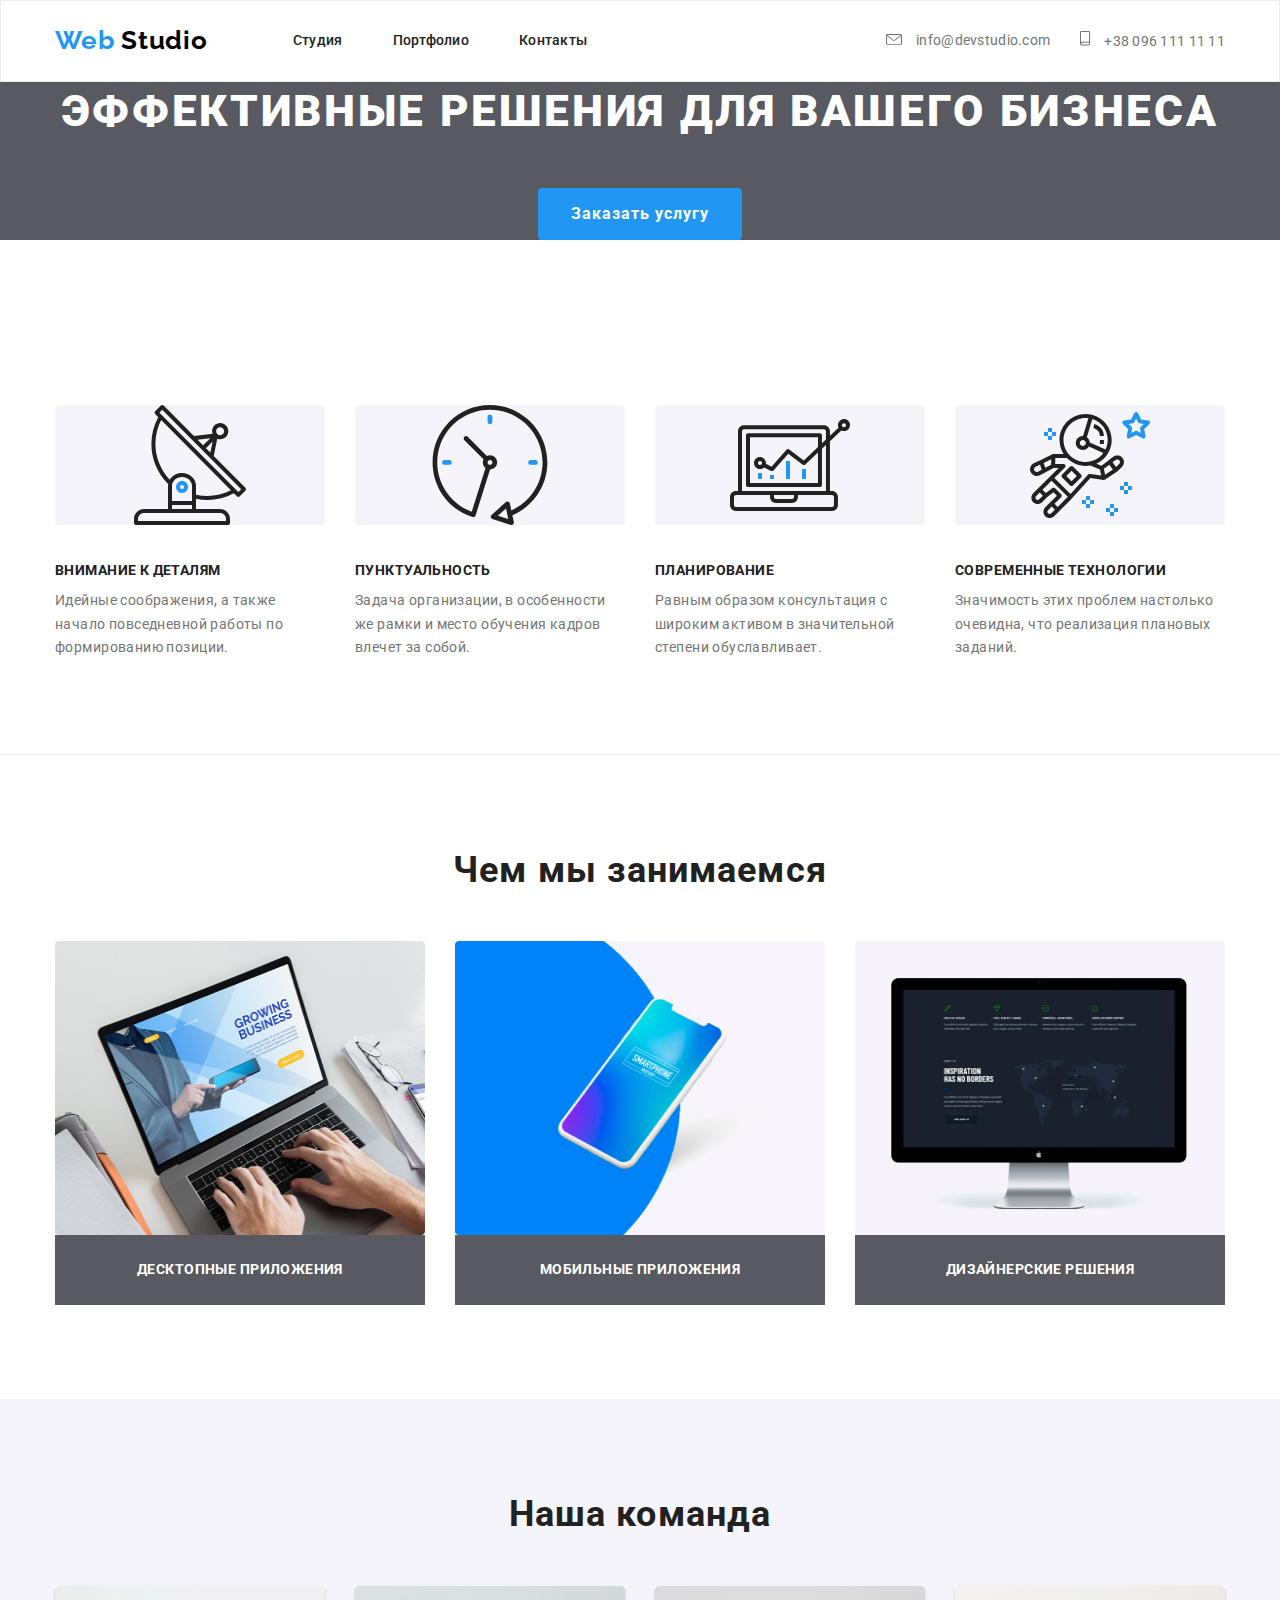
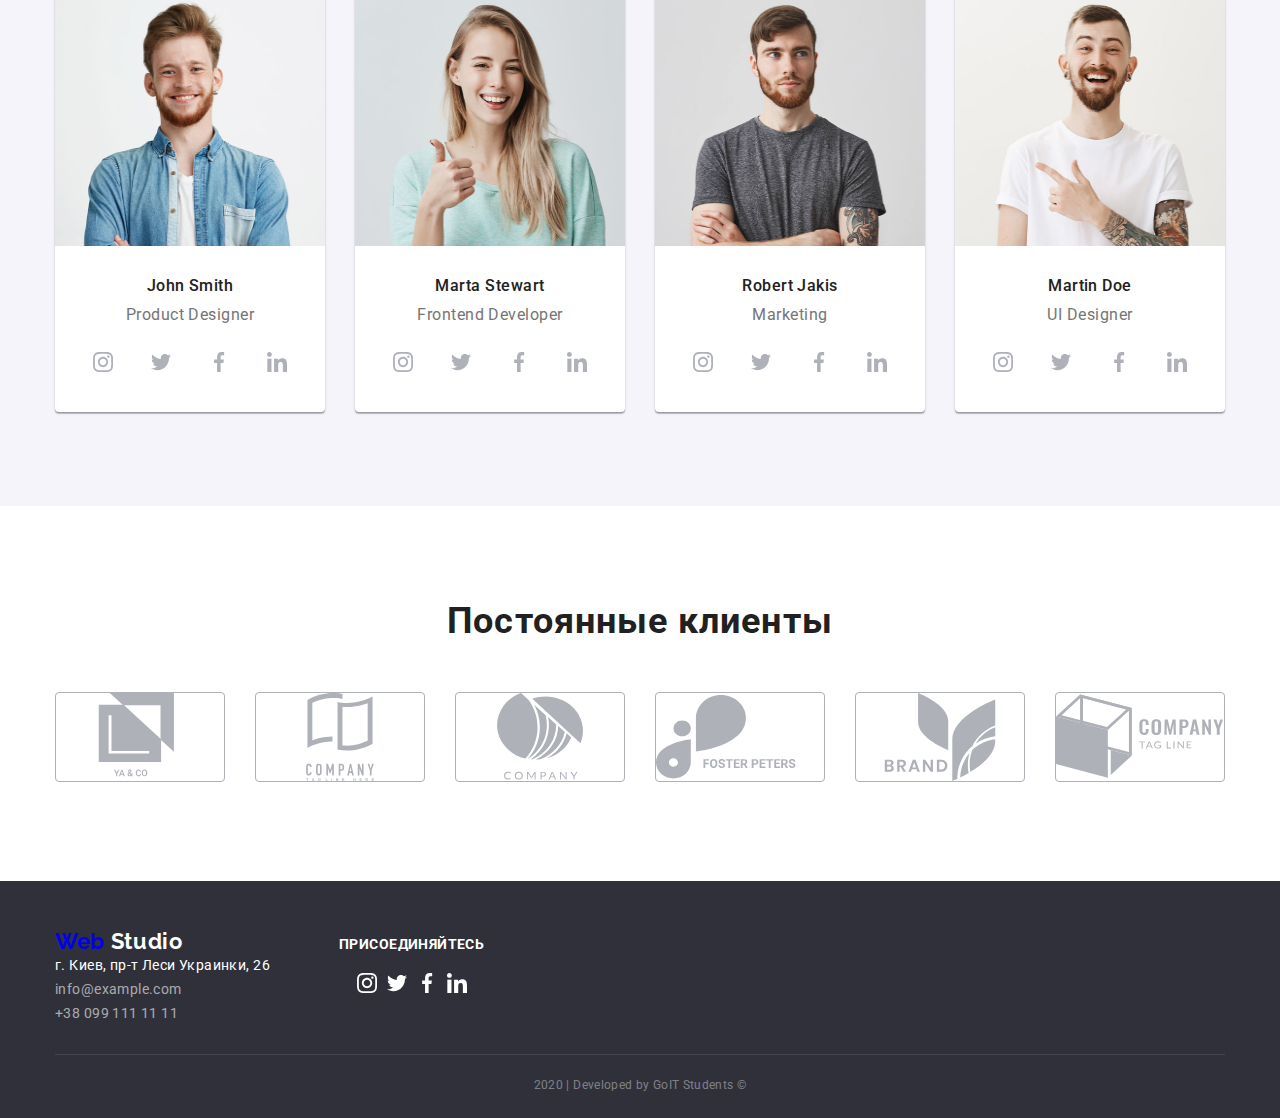
==== commit 6dd088d4: "commit" ====
--- a/index.html
+++ b/index.html
@@ -5,460 +5,466 @@
     <meta name="viewport" content="width=device-width, initial-scale=1.0">
     <title lang="en">Web Studio</title>
     <link href="https://fonts.googleapis.com/css2?family=Raleway:wght@700&family=Roboto:wght@400;500;700;900&display=swap" rel="stylesheet">
+    <link rel="stylesheet" href="https://cdnjs.cloudflare.com/ajax/libs/modern-normalize/0.6.0/modern-normalize.min.css"/>
     <link rel="stylesheet" href="./css/styles.css">
     </head>
 <body>
     <!-- Шапка сайта -->
-    <header>
+    <header class="page-header">
         <!-- Главная навигация -->
-        <nav>
-            <a href="./index.html" lang="en" class="studio-logo">Web <span class="logo">Studio</span></a>
-            <!-- Навигация на другие страницы -->
-            <ul class="nav-bar">
-                <li><a href="./index.html" class="link">Студия</a></li>
-                <li><a href="./portfolio.html" target="_blank" class="link">Портфолио</a></li>
-                <li><a href="./contacts.html" target="_blank" class="link">Контакты</a></li>
-            </ul>
-        </nav>
+        <div class="container header-menu">
+            <nav>
+                <a href="./index.html" lang="en" class="studio-logo">Web <span class="logo">Studio</span></a>
+                <!-- Навигация на другие страницы -->
+                <ul class="nav-bar">
+                    <li><a href="./index.html" class="link">Студия</a></li>
+                    <li><a href="./portfolio.html" target="_blank" class="link">Портфолио</a></li>
+                    <li><a href="./contacts.html" target="_blank" class="link">Контакты</a></li>
+                </ul>
+            </nav>
+            <ul class="contacts">
+                    <li>
+                        <svg width="16" height="11" viewBox="0 0 16 11" xmlns="http://www.w3.org/2000/svg" class="icon">
+                        <path class="envelope" d="M14.5 0H1.50001C0.672854 0 0 0.608544 0 1.35664V9.49644C0 10.2445 0.672854 10.8531 1.50001 10.8531H14.5C15.3271 10.8531 16 10.2445 16 9.49644V1.35664C16 0.608544 15.3271 0 14.5 0ZM14.5 0.904418C14.5679 0.904418 14.6325 0.917165 14.6916 0.939428L8 6.18479L1.30833 0.939428C1.36742 0.917196 1.43204 0.904418 1.49998 0.904418H14.5ZM14.5 9.94863H1.50001C1.22414 9.94863 0.999996 9.74594 0.999996 9.49641V1.89496L7.67236 7.12497C7.76661 7.1987 7.8833 7.23538 8 7.23538C8.1167 7.23538 8.23339 7.19874 8.32764 7.12497L15 1.89496V9.49644C15 9.74594 14.7759 9.94863 14.5 9.94863Z"/>
+                        </svg>
+                        <a href="mailto:info@devstudio.com" class="studio-contacts">info@devstudio.com</a>
+                    </li>
+                    <li>
+                        <svg width="10" height="15" viewBox="0 0 10 15" xmlns="http://www.w3.org/2000/svg" class="icon">
+                            <path class="phone" d="M8.5 0H1.5C0.672848 0 0 0.60854 0 1.35663V13.1141C0 13.8622 0.672848 14.4708 1.5 14.4708H8.5C9.32715 14.4708 10 13.8622 10 13.1141V1.35663C10 0.60854 9.32715 0 8.5 0ZM1.5 0.904423H8.5C8.77588 0.904423 9 1.10712 9 1.35663V10.8531H1V1.35663C1 1.10712 1.22412 0.904423 1.5 0.904423ZM8.5 13.5663H1.5C1.22412 13.5663 1 13.3636 1 13.1141V11.7575H9V13.1141C9 13.3636 8.77588 13.5663 8.5 13.5663Z"/>
+                            <path class="phone" d="M2.35355 12.3422C2.54882 12.5188 2.54882 12.8051 2.35355 12.9817C2.15828 13.1583 1.84172 13.1583 1.64645 12.9817C1.45118 12.8051 1.45118 12.5188 1.64645 12.3422C1.84172 12.1656 2.15828 12.1656 2.35355 12.3422Z"/>
+                        </svg>                   
+                        <a href="tel:+380961111111" class="studio-contacts">+38 096 111 11 11</a>
+                    </li>
+            </ul>  
+        </div>
+    </header>
 
-        <ul class="contacts">
-            <li>
-                <svg width="16" height="11" viewBox="0 0 16 11" fill="none" xmlns="http://www.w3.org/2000/svg">
-                <path d="M14.5 0H1.50001C0.672854 0 0 0.608544 0 1.35664V9.49644C0 10.2445 0.672854 10.8531 1.50001 10.8531H14.5C15.3271 10.8531 16 10.2445 16 9.49644V1.35664C16 0.608544 15.3271 0 14.5 0ZM14.5 0.904418C14.5679 0.904418 14.6325 0.917165 14.6916 0.939428L8 6.18479L1.30833 0.939428C1.36742 0.917196 1.43204 0.904418 1.49998 0.904418H14.5ZM14.5 9.94863H1.50001C1.22414 9.94863 0.999996 9.74594 0.999996 9.49641V1.89496L7.67236 7.12497C7.76661 7.1987 7.8833 7.23538 8 7.23538C8.1167 7.23538 8.23339 7.19874 8.32764 7.12497L15 1.89496V9.49644C15 9.74594 14.7759 9.94863 14.5 9.94863Z" fill="#757575"/>
-                </svg>
-                <a href="mailto:info@devstudio.com" class="studio-contacts">info@devstudio.com</a>
-            </li>
-            <li>
-                <svg width="10" height="15" viewBox="0 0 10 15" fill="none" xmlns="http://www.w3.org/2000/svg">
-                    <path d="M8.5 0H1.5C0.672848 0 0 0.60854 0 1.35663V13.1141C0 13.8622 0.672848 14.4708 1.5 14.4708H8.5C9.32715 14.4708 10 13.8622 10 13.1141V1.35663C10 0.60854 9.32715 0 8.5 0ZM1.5 0.904423H8.5C8.77588 0.904423 9 1.10712 9 1.35663V10.8531H1V1.35663C1 1.10712 1.22412 0.904423 1.5 0.904423ZM8.5 13.5663H1.5C1.22412 13.5663 1 13.3636 1 13.1141V11.7575H9V13.1141C9 13.3636 8.77588 13.5663 8.5 13.5663Z" fill="#757575"/>
-                    <path d="M2.35355 12.3422C2.54882 12.5188 2.54882 12.8051 2.35355 12.9817C2.15828 13.1583 1.84172 13.1583 1.64645 12.9817C1.45118 12.8051 1.45118 12.5188 1.64645 12.3422C1.84172 12.1656 2.15828 12.1656 2.35355 12.3422Z" fill="#757575"/>
-                </svg>                   
-                <a href="tel:+380961111111" class="studio-contacts">+38 096 111 11 11</a>
-            </li>
-        </ul>
-    </header>
     <!-- Основной контент веб-студии -->
     <main>
     <!-- Основной баннер -->
-    <section>
-        <h1 class="banner">Эффективные решения для вашего бизнеса</h1>
+    <section class="banner">
+        <h1 class="banner-text">Эффективные решения для вашего бизнеса</h1>
         <a href="./contacts.html" target="_blank" class="button">Заказать услугу</a>
     </section>
 
     <!-- Наши преимущества -->
     <section class="our-benefits">
-        <h2 class="hidden-title">Наши преимущества</h2>
-        <ul class="benefits-list">
-            <li>
-                <svg width="70" height="70" viewBox="0 0 70 70" fill="none" xmlns="http://www.w3.org/2000/svg">
-                    <path d="M67.3163 48.3385L48.8468 29.7337L50.8966 19.6373C51.4256 19.8438 51.9879 19.9517 52.5556 19.9558H52.5696C55.1777 19.9866 57.3169 17.8974 57.3479 15.2893C57.3788 12.6812 55.2894 10.542 52.6813 10.5111C50.0732 10.4803 47.934 12.5695 47.9031 15.1776C47.8965 15.7357 47.9888 16.2905 48.176 16.8163L37.326 18.1405L19.6276 0.35C19.4105 0.128479 19.1141 0.00247917 18.804 0C18.4977 0.00160417 18.2044 0.123521 17.9873 0.3395L14.6786 3.6295C14.2232 4.08508 14.2232 4.82358 14.6786 5.27917L16.459 7.08517C9.56162 19.7681 11.8019 35.4741 21.9703 45.7228C22.0636 45.8121 22.1718 45.8843 22.29 45.9363C22.2165 46.3311 22.1781 46.7317 22.1756 47.1333V60.6667H8.17562C4.95562 60.6705 2.34608 63.28 2.34229 66.5V68.8333C2.34229 69.4776 2.86466 70 3.50895 70H57.1756C57.8199 70 58.3423 69.4776 58.3423 68.8333V66.5C58.3385 63.28 55.729 60.6705 52.509 60.6667H38.509V54.6688C40.7021 55.1288 42.9367 55.3633 45.1776 55.3688C50.5548 55.363 55.8464 54.0225 60.5776 51.4675L62.3673 53.2677C62.5844 53.4892 62.8808 53.6152 63.191 53.6177C63.4972 53.6161 63.7905 53.4941 64.0076 53.2782L67.3163 49.9882C67.7717 49.5326 67.7717 48.7941 67.3163 48.3385ZM50.9246 13.6348C51.8383 12.726 53.3157 12.7301 54.2244 13.6437C55.1332 14.5574 55.1291 16.0348 54.2155 16.9435C53.7781 17.3785 53.1864 17.6226 52.5695 17.6225H52.5625C51.2739 17.6158 50.2345 16.5658 50.2412 15.2771C50.2445 14.6602 50.4918 14.0699 50.9291 13.6348H50.9246ZM48.1783 21.301L46.8693 27.7445L44.298 25.158L48.1783 21.301ZM46.853 19.3282L42.653 23.5037L39.4038 20.237L46.853 19.3282ZM52.509 63C54.442 63 56.009 64.567 56.009 66.5V67.6667H4.67562V66.5C4.67562 64.567 6.2426 63 8.17562 63H52.509ZM36.1756 58.3333V60.6667H24.509V58.3333H36.1756ZM24.509 56V47.1333C24.509 44.303 27.1258 42 30.3423 42C33.5588 42 36.1756 44.303 36.1756 47.1333V56H24.509ZM38.509 52.29V47.1333C38.509 43.0162 34.8456 39.6667 30.3423 39.6667C27.4306 39.622 24.7079 41.1041 23.165 43.5738C14.2887 34.2249 12.2899 20.2875 18.1805 8.82073L58.872 49.7455C52.5886 52.9419 45.3857 53.8418 38.509 52.29ZM63.2038 50.7943L61.56 49.1412L18.7923 6.11567L17.1415 4.46133L18.7923 2.81633L36.15 20.272C36.1581 20.272 36.1628 20.2872 36.171 20.293L64.8593 49.1493L63.2038 50.7943Z" fill="#212121"/>
-                    <path d="M30.3527 44.3333H30.3422C28.4091 44.3304 26.8398 45.895 26.8369 47.8281C26.834 49.7611 28.3986 51.3304 30.3317 51.3333H30.3422C32.2752 51.3362 33.8445 49.7716 33.8474 47.8386C33.8503 45.9055 32.2857 44.3362 30.3527 44.3333ZM31.1693 48.6605C30.9497 48.8789 30.6521 49.0012 30.3422 49C29.6979 48.9966 29.1783 48.4716 29.1816 47.8273C29.1832 47.5189 29.3069 47.2237 29.5255 47.0062C29.7426 46.7902 30.0359 46.6683 30.3422 46.6667C30.9865 46.67 31.5061 47.195 31.5027 47.8393C31.5011 48.1477 31.3774 48.4429 31.1588 48.6605H31.1693Z" fill="#2196F3"/>
-                </svg>                    
-                <h3 class="title">Внимание к деталям</h3>
-                <p>Идейные соображения, а также начало повседневной работы по формированию позиции.</p>
-            </li>
-            <li>
-                <svg width="70" height="70" viewBox="0 0 70 70" fill="none" xmlns="http://www.w3.org/2000/svg">
-                    <path d="M68.4614 33.4715C68.4576 14.9819 53.4656 -0.00373771 34.9754 6.99302e-07C16.4858 0.00373911 1.50017 14.9963 1.50391 33.4859C1.50711 48.0502 10.9252 60.9413 24.7995 65.3713C24.9319 65.413 25.0697 65.4343 25.2081 65.4338C25.4719 65.4333 25.7304 65.3628 25.9573 65.2287C26.2527 65.0541 26.4732 64.7764 26.5768 64.449L35.0315 37.6521C37.3429 37.6404 39.2068 35.7568 39.1945 33.4459C39.1827 31.1345 37.2997 29.2706 34.9883 29.2824C34.3666 29.285 33.753 29.4282 33.1944 29.7011L22.0251 18.5302C21.4707 17.9951 20.5879 18.0106 20.0528 18.5644C19.5305 19.1054 19.5305 19.962 20.0528 20.503L31.2162 31.6792C30.3596 33.4277 30.8493 35.5383 32.3895 36.7303L24.3338 62.2647C8.41354 56.4002 0.261689 38.7405 6.12618 22.8203C11.9907 6.90002 29.6503 -1.25183 45.5706 4.61266C61.4909 10.4771 69.6427 28.1374 63.7782 44.0571C60.913 51.8351 55.0261 58.1252 47.4548 61.4989L46.5842 57.3989C46.4251 56.6454 45.6844 56.1636 44.9308 56.3233C44.6931 56.3741 44.4726 56.4857 44.291 56.6475L35.8978 64.1409C35.322 64.653 35.2708 65.5347 35.7835 66.1105C35.9501 66.2974 36.1637 66.4362 36.403 66.5126L47.1188 69.9327C47.8521 70.1682 48.6377 69.765 48.8732 69.0312C48.948 68.7994 48.9603 68.5527 48.9101 68.3145L48.0545 64.2915C60.4452 59.0678 68.4902 46.918 68.4614 33.4715ZM34.9829 32.0766C35.753 32.0766 36.3779 32.7014 36.3779 33.4715C36.3779 34.2422 35.753 34.8665 34.9829 34.8665C34.2123 34.8665 33.588 34.2422 33.588 33.4715C33.588 32.7014 34.2123 32.0766 34.9829 32.0766ZM39.5774 64.5916L44.3551 60.3298L45.6737 66.543L39.5774 64.5916Z" fill="#212121"/>
-                    <path d="M33.5879 6.96732V9.75723C33.5879 10.5279 34.2122 11.1522 34.9828 11.1522C35.753 11.1522 36.3778 10.5279 36.3778 9.75723V6.96732C36.3778 6.1972 35.753 5.57236 34.9828 5.57236C34.2122 5.57236 33.5879 6.1972 33.5879 6.96732Z" fill="#2196F3"/>
-                    <path d="M8.4787 32.0765C7.70805 32.0765 7.08374 32.7014 7.08374 33.4715C7.08374 34.2421 7.70805 34.8665 8.4787 34.8665H11.2686C12.0393 34.8665 12.6636 34.2421 12.6636 33.4715C12.6636 32.7014 12.0393 32.0765 11.2686 32.0765H8.4787Z" fill="#2196F3"/>
-                    <path d="M61.4866 34.8665C62.2573 34.8665 62.8816 34.2421 62.8816 33.4715C62.8816 32.7014 62.2573 32.0765 61.4866 32.0765H58.6967C57.9266 32.0765 57.3018 32.7014 57.3018 33.4715C57.3018 34.2421 57.9266 34.8665 58.6967 34.8665H61.4866Z" fill="#2196F3"/>
-                </svg>                    
-                <h3 class="title">Пунктуальность</h3>
-                <p>Задача организации, в особенности же рамки и место обучения кадров влечет за собой.</p>
-            </li>
-            <li>
-                <svg width="70" height="70" viewBox="0 0 70 70" fill="none" xmlns="http://www.w3.org/2000/svg">
-                    <path d="M32.6497 32.7351H34.9818V43.2296H32.6497V32.7351Z" fill="#2196F3"/>
-                    <path d="M41.978 37.3993H44.3101V43.2296H41.978V37.3993Z" fill="#2196F3"/>
-                    <path d="M23.321 40.8975H25.6532V43.2296H23.321V40.8975Z" fill="#2196F3"/>
-                    <path d="M16.3247 39.7314H18.6568V43.2295H16.3247V39.7314Z" fill="#2196F3"/>
-                    <path d="M3.49817 61.8865H59.4689C61.4007 61.8865 62.967 60.3202 62.967 58.3883V53.7241C62.967 51.7922 61.4007 50.2259 59.4689 50.2259H58.3028V21.1468L64.9262 14.8724C66.4635 15.6303 68.3242 15.1702 69.3302 13.7815C70.3369 12.3934 70.1957 10.4821 68.9966 9.25681C67.7975 8.03154 65.8901 7.84877 64.4798 8.82409C63.0701 9.79998 62.569 11.6498 63.2933 13.2036L58.3028 17.9345V15.2442C58.3028 13.3124 56.7365 11.7461 54.8046 11.7461H8.16239C6.23054 11.7461 4.66422 13.3124 4.66422 15.2442V50.2259H3.49817C1.56632 50.2259 0 51.7922 0 53.7241V58.3883C0 60.3202 1.56632 61.8865 3.49817 61.8865ZM66.4652 10.58C67.1091 10.58 67.6312 11.1021 67.6312 11.7461C67.6312 12.39 67.1091 12.9121 66.4652 12.9121C65.8212 12.9121 65.2991 12.39 65.2991 11.7461C65.2991 11.1021 65.8212 10.58 66.4652 10.58ZM6.99634 15.2442C6.99634 14.6003 7.51844 14.0782 8.16239 14.0782H54.8046C55.4486 14.0782 55.9707 14.6003 55.9707 15.2442V20.1413L53.6386 22.3573V17.5763C53.6386 16.9324 53.1165 16.4103 52.4725 16.4103H10.4945C9.85055 16.4103 9.32845 16.9324 9.32845 17.5763V46.7277C9.32845 47.3717 9.85055 47.8938 10.4945 47.8938H52.4725C53.1165 47.8938 53.6386 47.3717 53.6386 46.7277V25.5651L55.9707 23.3554V50.2259H6.99634V15.2442ZM17.4908 30.403C15.9131 30.3984 14.5279 31.4495 14.1083 32.9702C13.6886 34.491 14.3383 36.104 15.6951 36.9091C17.0513 37.7142 18.7793 37.512 19.9129 36.4149L23.9662 38.4486C24.4371 38.6844 25.0081 38.5739 25.3583 38.1805L33.9745 28.4871L42.4443 34.8337C42.8987 35.1742 43.5329 35.1378 43.9452 34.7478L51.3065 27.7748V45.5617H11.6606V18.7424H51.3065V24.5619L43.0564 32.3747L34.5154 25.9716C34.0303 25.6084 33.3476 25.6767 32.9445 26.1293L24.2099 35.9571L20.9446 34.3242C20.9685 34.1841 20.9833 34.0429 20.989 33.9011C20.989 31.9693 19.4227 30.403 17.4908 30.403ZM18.6569 33.9011C18.6569 34.5451 18.1348 35.0672 17.4908 35.0672C16.8469 35.0672 16.3248 34.5451 16.3248 33.9011C16.3248 33.2572 16.8469 32.7351 17.4908 32.7351C18.1348 32.7351 18.6569 33.2572 18.6569 33.9011ZM25.6532 52.558H37.3138V53.7241C37.3138 54.368 36.7917 54.8901 36.1477 54.8901H26.8193C26.1753 54.8901 25.6532 54.368 25.6532 53.7241V52.558ZM2.33211 53.7241C2.33211 53.0801 2.85422 52.558 3.49817 52.558H23.3211V53.7241C23.3211 55.6559 24.8874 57.2223 26.8193 57.2223H36.1477C38.0796 57.2223 39.6459 55.6559 39.6459 53.7241V52.558H59.4689C60.1128 52.558 60.6349 53.0801 60.6349 53.7241V58.3883C60.6349 59.0323 60.1128 59.5544 59.4689 59.5544H3.49817C2.85422 59.5544 2.33211 59.0323 2.33211 58.3883V53.7241Z" fill="#212121"/>
-                </svg>                    
-                <h3 class="title">Планирование</h3>
-                <p>Равным образом консультация с широким активом в значительной степени обуславливает.</p>
-            </li>
-            <li>
-                <svg width="70" height="70" viewBox="0 0 70 70" fill="none" xmlns="http://www.w3.org/2000/svg">
-                    <path d="M69.9434 9.8964C69.8058 9.47516 69.4418 9.16727 69.002 9.10301L64.823 8.49515L62.9528 4.70812C62.5608 3.91008 61.2529 3.91008 60.8609 4.70812L58.9907 8.49515L54.8116 9.10315C54.3718 9.16727 54.0078 9.47421 53.8689 9.89654C53.7325 10.3189 53.8455 10.7832 54.1641 11.0924L57.1893 14.0407L56.4754 18.2034C56.4007 18.6409 56.5804 19.0831 56.9386 19.3445C57.3014 19.6082 57.775 19.6408 58.1682 19.4331L61.9063 17.4672L65.6444 19.4331C65.8147 19.5229 66.0026 19.5672 66.1881 19.5672C66.4296 19.5672 66.6712 19.4926 66.8742 19.3444C67.2335 19.0831 67.4131 18.6408 67.3374 18.2033L66.6235 14.0405L69.6487 11.0923C69.9656 10.7819 70.08 10.3187 69.9434 9.8964ZM64.5558 12.7991C64.2817 13.0663 64.1556 13.4536 64.221 13.8316L64.6387 16.2688L62.4501 15.1185C62.2797 15.0286 62.0931 14.9843 61.9063 14.9843C61.7197 14.9843 61.5342 15.0286 61.3626 15.1185L59.1738 16.2688L59.5915 13.8316C59.6568 13.4536 59.5308 13.0675 59.2567 12.7991L57.4845 11.0725L59.9322 10.7166C60.3126 10.6618 60.6404 10.4226 60.8108 10.0784L61.9051 7.86172L62.9994 10.0784C63.1697 10.4225 63.4976 10.6618 63.878 10.7166L66.3257 11.0725L64.5558 12.7991Z" fill="#2196F3"/>
-                    <path d="M57.1669 44.8923H54.8335V47.2257H57.1669V44.8923Z" fill="#2196F3"/>
-                    <path d="M57.1669 49.5591H54.8335V51.8925H57.1669V49.5591Z" fill="#2196F3"/>
-                    <path d="M59.5004 47.2257H57.167V49.5591H59.5004V47.2257Z" fill="#2196F3"/>
-                    <path d="M54.8339 47.2257H52.5005V49.5591H54.8339V47.2257Z" fill="#2196F3"/>
-                    <path d="M49.0004 57.7259H46.667V60.0593H49.0004V57.7259Z" fill="#2196F3"/>
-                    <path d="M49.0004 62.3926H46.667V64.726H49.0004V62.3926Z" fill="#2196F3"/>
-                    <path d="M51.3334 60.0593H49V62.3927H51.3334V60.0593Z" fill="#2196F3"/>
-                    <path d="M46.6669 60.0593H44.3335V62.3927H46.6669V60.0593Z" fill="#2196F3"/>
-                    <path d="M34.9999 53.0592H32.6665V55.3926H34.9999V53.0592Z" fill="#2196F3"/>
-                    <path d="M34.9999 57.7259H32.6665V60.0593H34.9999V57.7259Z" fill="#2196F3"/>
-                    <path d="M37.3334 55.3925H35V57.7259H37.3334V55.3925Z" fill="#2196F3"/>
-                    <path d="M32.6664 55.3925H30.333V57.7259H32.6664V55.3925Z" fill="#2196F3"/>
-                    <path d="M12.8329 13.3918H10.4995V15.7252H12.8329V13.3918Z" fill="#2196F3"/>
-                    <path d="M12.8329 18.0587H10.4995V20.3921H12.8329V18.0587Z" fill="#2196F3"/>
-                    <path d="M15.1664 15.7253H12.833V18.0587H15.1664V15.7253Z" fill="#2196F3"/>
-                    <path d="M10.4994 15.7253H8.16602V18.0587H10.4994V15.7253Z" fill="#2196F3"/>
-                    <path d="M54.0635 30.9738C53.4347 30.1256 52.5119 29.5797 51.4642 29.4326C50.4118 29.2833 49.3734 29.5597 48.5334 30.2026L45.7952 32.3014L45.794 32.3026L41.6428 35.4025L38.6724 34.2195C43.9691 31.843 47.6711 26.545 47.6711 20.3942C47.6711 12.0314 40.8401 5.22739 32.4436 5.22739C24.047 5.22739 17.2161 12.0314 17.2161 20.3942C17.2161 23.4253 18.1226 26.244 19.6662 28.6158L13.6204 28.5633C13.6168 28.5633 13.6134 28.5633 13.6099 28.5633C13.5911 28.5633 13.5761 28.5726 13.5586 28.5738C13.4431 28.5785 13.3298 28.6019 13.2191 28.6415C13.1911 28.652 13.162 28.6579 13.1352 28.6706C13.1212 28.6765 13.1071 28.6776 13.0932 28.6846L6.02075 32.1764C6.01952 32.1764 6.01843 32.1764 6.01843 32.1775L1.8766 34.1693C1.83107 34.1891 1.78445 34.2159 1.73892 34.2463C0.0880191 35.3452 -0.474314 37.5036 0.429958 39.2676C0.911763 40.2056 1.73195 40.8964 2.73999 41.2125C3.12856 41.3337 3.52518 41.3933 3.91949 41.3933C4.55305 41.3933 5.18074 41.2382 5.75578 40.9314L8.79154 39.3167L13.7441 36.7593L16.7122 36.7418L4.80844 48.5884C4.80735 48.5896 4.80612 48.5896 4.80489 48.5907L1.87647 51.5074C1.18466 52.1958 0.8043 53.1092 0.8043 54.0835C0.8043 55.0565 1.18466 55.9723 1.87647 56.6619C2.587 57.3689 3.52149 57.7236 4.45598 57.7236C5.3917 57.7236 6.32495 57.3689 7.03782 56.6619L9.91251 53.7988L13.7206 50.9556L15.6912 52.9179L11.8375 56.7552C11.8364 56.7564 11.8352 56.7564 11.834 56.7575L8.90556 59.6741C8.21375 60.3625 7.8334 61.276 7.8334 62.2502C7.8334 63.2233 8.21375 64.139 8.90556 64.8287C9.6161 65.5356 10.5518 65.8903 11.4863 65.8903C12.4208 65.8903 13.3565 65.5356 14.0681 64.8287L16.9977 61.912L21.6842 57.2453C21.6854 57.2441 21.6854 57.243 21.6865 57.2417L23.8951 55.0542L23.8869 55.046C23.9008 55.0321 23.9207 55.0273 23.9347 55.0122L35.2353 42.6349L42.8281 43.7153C42.8829 43.7235 42.9377 43.7269 42.9925 43.7269C43.1338 43.7269 43.2702 43.6931 43.402 43.6429C43.4406 43.629 43.4743 43.6103 43.5106 43.5917C43.5526 43.5706 43.5968 43.559 43.6366 43.5322L50.6659 38.8655C50.6916 38.848 50.7055 38.82 50.73 38.8014C50.758 38.7792 50.793 38.7699 50.8186 38.7453L53.5999 36.1401C55.0471 34.7841 55.2466 32.5628 54.0635 30.9738ZM4.66024 38.8722C4.28111 39.0752 3.85058 39.116 3.43878 38.9854C3.03039 38.8583 2.69912 38.5793 2.50538 38.2025C2.15305 37.5165 2.35718 36.6811 2.97433 36.2297L5.84793 34.8471L6.53974 36.869L6.83027 37.7183L4.66024 38.8722ZM12.3102 34.8741L8.92333 36.6241L8.36456 34.9907L7.96328 33.817L12.3967 31.6282L12.3102 34.8741ZM45.3402 20.3919C45.3402 22.4009 44.8607 24.2957 44.03 25.9908L34.8832 21.8362C34.7875 20.5821 34.1366 19.4842 33.1589 18.8005L36.3614 8.16853C41.5626 9.82298 45.3402 14.6752 45.3402 20.3919ZM19.5519 20.3919C19.5519 13.3159 25.3363 7.55834 32.446 7.55834C32.9991 7.55834 33.5403 7.60496 34.0759 7.67264L30.9433 18.0714C30.9014 18.0701 30.8617 18.0585 30.8185 18.0585C28.5597 18.0585 26.7222 19.8902 26.7222 22.1419C26.7222 24.3936 28.5597 26.2254 30.8185 26.2254C32.3375 26.2254 33.65 25.3866 34.3582 24.1591L42.8073 27.9976C40.4564 31.1616 36.6938 33.2255 32.4459 33.2255C25.3363 33.2255 19.5519 27.4679 19.5519 20.3919ZM32.5814 22.1419C32.5814 23.1068 31.7903 23.892 30.8185 23.892C29.8467 23.892 29.0556 23.1068 29.0556 22.1419C29.0556 21.1771 29.8467 20.3919 30.8185 20.3919C31.7903 20.3919 32.5814 21.1771 32.5814 22.1419ZM5.39183 55.0075C4.87503 55.5196 4.03843 55.5185 3.52286 55.0087C3.2743 54.7601 3.13785 54.4324 3.13785 54.0835C3.13785 53.7358 3.2743 53.408 3.52286 53.1619L5.6274 51.0652L7.48941 52.9192L5.39183 55.0075ZM12.4222 63.1743C11.9054 63.6865 11.0677 63.6877 10.552 63.1756C10.3034 62.927 10.1669 62.5993 10.1669 62.2504C10.1669 61.9027 10.3034 61.5748 10.552 61.3287L12.6579 59.231L13.5388 60.1073L14.5211 61.085L12.4222 63.1743ZM20.0383 55.5862C20.0371 55.5873 20.036 55.5873 20.0348 55.5885L16.1742 59.4386L15.2933 58.5623L14.311 57.5846L18.168 53.7451C18.168 53.7451 18.168 53.7451 18.168 53.744C18.1692 53.7428 18.1703 53.7428 18.1715 53.7417C18.259 53.6542 18.3139 53.5492 18.3676 53.4454C18.3828 53.4151 18.4119 53.3894 18.4248 53.3579C18.461 53.2681 18.4667 53.1713 18.4808 53.0767C18.4878 53.0229 18.5112 52.9729 18.5112 52.9179C18.5112 52.8397 18.4831 52.764 18.4669 52.6869C18.4529 52.6169 18.4529 52.5457 18.426 52.4781C18.3817 52.3685 18.3058 52.2717 18.2265 52.1771C18.2044 52.1514 18.1962 52.1187 18.1717 52.0942C18.1717 52.0942 18.1717 52.0942 18.1705 52.0942C18.1692 52.0931 18.1692 52.0906 18.1681 52.0896L14.6529 48.5895C14.6156 48.5522 14.5677 48.537 14.5257 48.5056C14.464 48.4577 14.4045 48.4134 14.3356 48.3795C14.2691 48.3468 14.2014 48.327 14.1314 48.3083C14.0568 48.2872 13.9845 48.2709 13.9063 48.2651C13.835 48.2604 13.7686 48.2674 13.6975 48.2756C13.6193 48.2849 13.5459 48.2954 13.47 48.3199C13.3964 48.3433 13.3312 48.3794 13.2635 48.4179C13.2203 48.4424 13.1714 48.4506 13.1305 48.4809L9.25133 51.3767L7.28077 49.4143L12.5285 44.1946L22.0674 53.576L20.0383 55.5862ZM34.9544 40.2372C34.9207 40.2326 34.8891 40.2454 34.8553 40.2431C34.7701 40.2385 34.6885 40.2443 34.6034 40.2583C34.5369 40.2699 34.4739 40.2828 34.4108 40.3049C34.3362 40.3306 34.2685 40.3656 34.1996 40.4076C34.1343 40.4472 34.0748 40.4892 34.0176 40.5417C33.9896 40.5662 33.9558 40.5779 33.9301 40.6058L23.6527 51.8621L14.185 42.5507L20.3825 36.3859C20.8387 35.9309 20.841 35.1924 20.386 34.735C20.1562 34.5052 19.854 34.392 19.5519 34.3932V34.3921L14.6984 34.4213L14.7591 30.9049L21.5492 30.9633C24.3166 33.7937 28.176 35.5589 32.446 35.5589C33.4027 35.5589 34.3361 35.4598 35.2448 35.2905C35.3323 35.3605 35.4186 35.4318 35.5284 35.4761L40.7995 37.5761L41.1331 39.2351L41.5228 41.1717L34.9544 40.2372ZM43.7944 40.6269L43.1096 37.219L46.2736 34.8564L47.102 35.9554L48.3445 37.6051L43.7944 40.6269ZM52.0055 34.4341L50.1726 36.1515L48.1356 33.4471L49.9544 32.053C50.2938 31.7917 50.7221 31.6855 51.1421 31.7403C51.5644 31.7998 51.9378 32.0203 52.1921 32.3621C52.6658 33.0003 52.5853 33.8905 52.0055 34.4341Z" fill="#212121"/>
-                    <path d="M29.7547 40.5651L25.0669 35.8984C24.6131 35.4446 23.8757 35.4446 23.4207 35.8984L18.7341 40.5651C18.5148 40.7856 18.3911 41.0819 18.3911 41.3922C18.3911 41.7026 18.5136 42.0001 18.7341 42.2194L23.4207 46.8861C23.6482 47.1124 23.9469 47.2256 24.2444 47.2256C24.5419 47.2256 24.8405 47.1124 25.0669 46.8861L29.7547 42.2194C29.974 42.0001 30.0988 41.7026 30.0988 41.3922C30.0988 41.0819 29.9751 40.7844 29.7547 40.5651ZM24.2444 44.4128L21.211 41.3922L24.2444 38.3717L27.2789 41.3922L24.2444 44.4128Z" fill="#212121"/>
-                    <path d="M37.547 11.0923L36.9834 13.3581C37.1386 13.3966 40.7845 14.3463 40.7845 18.0587H43.1179C43.1178 13.6461 39.4743 11.5718 37.547 11.0923Z" fill="#212121"/>
-                    <path d="M43.1176 20.3919H40.7842V22.7253H43.1176V20.3919Z" fill="#212121"/>
-                </svg>                    
-                <h3 class="title">Современные технологии</h3>
-                <p>Значимость этих проблем настолько очевидна, что реализация плановых заданий.</p>
-            </li>
-
-        </ul>
+        <div class="container">
+            <h2 class="hidden-title">Наши преимущества</h2>
+            <ul class="benefits-list">
+                    <li>
+                        <svg width="270" height="120" viewBox="0 0 70 70" xmlns="http://www.w3.org/2000/svg" class="bnf-icon">
+                            <path d="M67.3163 48.3385L48.8468 29.7337L50.8966 19.6373C51.4256 19.8438 51.9879 19.9517 52.5556 19.9558H52.5696C55.1777 19.9866 57.3169 17.8974 57.3479 15.2893C57.3788 12.6812 55.2894 10.542 52.6813 10.5111C50.0732 10.4803 47.934 12.5695 47.9031 15.1776C47.8965 15.7357 47.9888 16.2905 48.176 16.8163L37.326 18.1405L19.6276 0.35C19.4105 0.128479 19.1141 0.00247917 18.804 0C18.4977 0.00160417 18.2044 0.123521 17.9873 0.3395L14.6786 3.6295C14.2232 4.08508 14.2232 4.82358 14.6786 5.27917L16.459 7.08517C9.56162 19.7681 11.8019 35.4741 21.9703 45.7228C22.0636 45.8121 22.1718 45.8843 22.29 45.9363C22.2165 46.3311 22.1781 46.7317 22.1756 47.1333V60.6667H8.17562C4.95562 60.6705 2.34608 63.28 2.34229 66.5V68.8333C2.34229 69.4776 2.86466 70 3.50895 70H57.1756C57.8199 70 58.3423 69.4776 58.3423 68.8333V66.5C58.3385 63.28 55.729 60.6705 52.509 60.6667H38.509V54.6688C40.7021 55.1288 42.9367 55.3633 45.1776 55.3688C50.5548 55.363 55.8464 54.0225 60.5776 51.4675L62.3673 53.2677C62.5844 53.4892 62.8808 53.6152 63.191 53.6177C63.4972 53.6161 63.7905 53.4941 64.0076 53.2782L67.3163 49.9882C67.7717 49.5326 67.7717 48.7941 67.3163 48.3385ZM50.9246 13.6348C51.8383 12.726 53.3157 12.7301 54.2244 13.6437C55.1332 14.5574 55.1291 16.0348 54.2155 16.9435C53.7781 17.3785 53.1864 17.6226 52.5695 17.6225H52.5625C51.2739 17.6158 50.2345 16.5658 50.2412 15.2771C50.2445 14.6602 50.4918 14.0699 50.9291 13.6348H50.9246ZM48.1783 21.301L46.8693 27.7445L44.298 25.158L48.1783 21.301ZM46.853 19.3282L42.653 23.5037L39.4038 20.237L46.853 19.3282ZM52.509 63C54.442 63 56.009 64.567 56.009 66.5V67.6667H4.67562V66.5C4.67562 64.567 6.2426 63 8.17562 63H52.509ZM36.1756 58.3333V60.6667H24.509V58.3333H36.1756ZM24.509 56V47.1333C24.509 44.303 27.1258 42 30.3423 42C33.5588 42 36.1756 44.303 36.1756 47.1333V56H24.509ZM38.509 52.29V47.1333C38.509 43.0162 34.8456 39.6667 30.3423 39.6667C27.4306 39.622 24.7079 41.1041 23.165 43.5738C14.2887 34.2249 12.2899 20.2875 18.1805 8.82073L58.872 49.7455C52.5886 52.9419 45.3857 53.8418 38.509 52.29ZM63.2038 50.7943L61.56 49.1412L18.7923 6.11567L17.1415 4.46133L18.7923 2.81633L36.15 20.272C36.1581 20.272 36.1628 20.2872 36.171 20.293L64.8593 49.1493L63.2038 50.7943Z" fill="#212121"/>
+                            <path d="M30.3527 44.3333H30.3422C28.4091 44.3304 26.8398 45.895 26.8369 47.8281C26.834 49.7611 28.3986 51.3304 30.3317 51.3333H30.3422C32.2752 51.3362 33.8445 49.7716 33.8474 47.8386C33.8503 45.9055 32.2857 44.3362 30.3527 44.3333ZM31.1693 48.6605C30.9497 48.8789 30.6521 49.0012 30.3422 49C29.6979 48.9966 29.1783 48.4716 29.1816 47.8273C29.1832 47.5189 29.3069 47.2237 29.5255 47.0062C29.7426 46.7902 30.0359 46.6683 30.3422 46.6667C30.9865 46.67 31.5061 47.195 31.5027 47.8393C31.5011 48.1477 31.3774 48.4429 31.1588 48.6605H31.1693Z" fill="#2196F3"/>
+                        </svg>                    
+                        <h3 class="title">Внимание к деталям</h3>
+                        <p>Идейные соображения, а также начало повседневной работы по формированию позиции.</p>
+                    </li>
+                    <li>
+                        <svg width="270" height="120" viewBox="0 0 70 70" xmlns="http://www.w3.org/2000/svg" class="bnf-icon">
+                            <path d="M68.4614 33.4715C68.4576 14.9819 53.4656 -0.00373771 34.9754 6.99302e-07C16.4858 0.00373911 1.50017 14.9963 1.50391 33.4859C1.50711 48.0502 10.9252 60.9413 24.7995 65.3713C24.9319 65.413 25.0697 65.4343 25.2081 65.4338C25.4719 65.4333 25.7304 65.3628 25.9573 65.2287C26.2527 65.0541 26.4732 64.7764 26.5768 64.449L35.0315 37.6521C37.3429 37.6404 39.2068 35.7568 39.1945 33.4459C39.1827 31.1345 37.2997 29.2706 34.9883 29.2824C34.3666 29.285 33.753 29.4282 33.1944 29.7011L22.0251 18.5302C21.4707 17.9951 20.5879 18.0106 20.0528 18.5644C19.5305 19.1054 19.5305 19.962 20.0528 20.503L31.2162 31.6792C30.3596 33.4277 30.8493 35.5383 32.3895 36.7303L24.3338 62.2647C8.41354 56.4002 0.261689 38.7405 6.12618 22.8203C11.9907 6.90002 29.6503 -1.25183 45.5706 4.61266C61.4909 10.4771 69.6427 28.1374 63.7782 44.0571C60.913 51.8351 55.0261 58.1252 47.4548 61.4989L46.5842 57.3989C46.4251 56.6454 45.6844 56.1636 44.9308 56.3233C44.6931 56.3741 44.4726 56.4857 44.291 56.6475L35.8978 64.1409C35.322 64.653 35.2708 65.5347 35.7835 66.1105C35.9501 66.2974 36.1637 66.4362 36.403 66.5126L47.1188 69.9327C47.8521 70.1682 48.6377 69.765 48.8732 69.0312C48.948 68.7994 48.9603 68.5527 48.9101 68.3145L48.0545 64.2915C60.4452 59.0678 68.4902 46.918 68.4614 33.4715ZM34.9829 32.0766C35.753 32.0766 36.3779 32.7014 36.3779 33.4715C36.3779 34.2422 35.753 34.8665 34.9829 34.8665C34.2123 34.8665 33.588 34.2422 33.588 33.4715C33.588 32.7014 34.2123 32.0766 34.9829 32.0766ZM39.5774 64.5916L44.3551 60.3298L45.6737 66.543L39.5774 64.5916Z" fill="#212121"/>
+                            <path d="M33.5879 6.96732V9.75723C33.5879 10.5279 34.2122 11.1522 34.9828 11.1522C35.753 11.1522 36.3778 10.5279 36.3778 9.75723V6.96732C36.3778 6.1972 35.753 5.57236 34.9828 5.57236C34.2122 5.57236 33.5879 6.1972 33.5879 6.96732Z" fill="#2196F3"/>
+                            <path d="M8.4787 32.0765C7.70805 32.0765 7.08374 32.7014 7.08374 33.4715C7.08374 34.2421 7.70805 34.8665 8.4787 34.8665H11.2686C12.0393 34.8665 12.6636 34.2421 12.6636 33.4715C12.6636 32.7014 12.0393 32.0765 11.2686 32.0765H8.4787Z" fill="#2196F3"/>
+                            <path d="M61.4866 34.8665C62.2573 34.8665 62.8816 34.2421 62.8816 33.4715C62.8816 32.7014 62.2573 32.0765 61.4866 32.0765H58.6967C57.9266 32.0765 57.3018 32.7014 57.3018 33.4715C57.3018 34.2421 57.9266 34.8665 58.6967 34.8665H61.4866Z" fill="#2196F3"/>
+                        </svg>                    
+                        <h3 class="title">Пунктуальность</h3>
+                        <p>Задача организации, в особенности же рамки и место обучения кадров влечет за собой.</p>
+                    </li>
+                    <li>
+                        <svg width="270" height="120" viewBox="0 0 70 70" xmlns="http://www.w3.org/2000/svg" class="bnf-icon">
+                            <path d="M32.6497 32.7351H34.9818V43.2296H32.6497V32.7351Z" fill="#2196F3"/>
+                            <path d="M41.978 37.3993H44.3101V43.2296H41.978V37.3993Z" fill="#2196F3"/>
+                            <path d="M23.321 40.8975H25.6532V43.2296H23.321V40.8975Z" fill="#2196F3"/>
+                            <path d="M16.3247 39.7314H18.6568V43.2295H16.3247V39.7314Z" fill="#2196F3"/>
+                            <path d="M3.49817 61.8865H59.4689C61.4007 61.8865 62.967 60.3202 62.967 58.3883V53.7241C62.967 51.7922 61.4007 50.2259 59.4689 50.2259H58.3028V21.1468L64.9262 14.8724C66.4635 15.6303 68.3242 15.1702 69.3302 13.7815C70.3369 12.3934 70.1957 10.4821 68.9966 9.25681C67.7975 8.03154 65.8901 7.84877 64.4798 8.82409C63.0701 9.79998 62.569 11.6498 63.2933 13.2036L58.3028 17.9345V15.2442C58.3028 13.3124 56.7365 11.7461 54.8046 11.7461H8.16239C6.23054 11.7461 4.66422 13.3124 4.66422 15.2442V50.2259H3.49817C1.56632 50.2259 0 51.7922 0 53.7241V58.3883C0 60.3202 1.56632 61.8865 3.49817 61.8865ZM66.4652 10.58C67.1091 10.58 67.6312 11.1021 67.6312 11.7461C67.6312 12.39 67.1091 12.9121 66.4652 12.9121C65.8212 12.9121 65.2991 12.39 65.2991 11.7461C65.2991 11.1021 65.8212 10.58 66.4652 10.58ZM6.99634 15.2442C6.99634 14.6003 7.51844 14.0782 8.16239 14.0782H54.8046C55.4486 14.0782 55.9707 14.6003 55.9707 15.2442V20.1413L53.6386 22.3573V17.5763C53.6386 16.9324 53.1165 16.4103 52.4725 16.4103H10.4945C9.85055 16.4103 9.32845 16.9324 9.32845 17.5763V46.7277C9.32845 47.3717 9.85055 47.8938 10.4945 47.8938H52.4725C53.1165 47.8938 53.6386 47.3717 53.6386 46.7277V25.5651L55.9707 23.3554V50.2259H6.99634V15.2442ZM17.4908 30.403C15.9131 30.3984 14.5279 31.4495 14.1083 32.9702C13.6886 34.491 14.3383 36.104 15.6951 36.9091C17.0513 37.7142 18.7793 37.512 19.9129 36.4149L23.9662 38.4486C24.4371 38.6844 25.0081 38.5739 25.3583 38.1805L33.9745 28.4871L42.4443 34.8337C42.8987 35.1742 43.5329 35.1378 43.9452 34.7478L51.3065 27.7748V45.5617H11.6606V18.7424H51.3065V24.5619L43.0564 32.3747L34.5154 25.9716C34.0303 25.6084 33.3476 25.6767 32.9445 26.1293L24.2099 35.9571L20.9446 34.3242C20.9685 34.1841 20.9833 34.0429 20.989 33.9011C20.989 31.9693 19.4227 30.403 17.4908 30.403ZM18.6569 33.9011C18.6569 34.5451 18.1348 35.0672 17.4908 35.0672C16.8469 35.0672 16.3248 34.5451 16.3248 33.9011C16.3248 33.2572 16.8469 32.7351 17.4908 32.7351C18.1348 32.7351 18.6569 33.2572 18.6569 33.9011ZM25.6532 52.558H37.3138V53.7241C37.3138 54.368 36.7917 54.8901 36.1477 54.8901H26.8193C26.1753 54.8901 25.6532 54.368 25.6532 53.7241V52.558ZM2.33211 53.7241C2.33211 53.0801 2.85422 52.558 3.49817 52.558H23.3211V53.7241C23.3211 55.6559 24.8874 57.2223 26.8193 57.2223H36.1477C38.0796 57.2223 39.6459 55.6559 39.6459 53.7241V52.558H59.4689C60.1128 52.558 60.6349 53.0801 60.6349 53.7241V58.3883C60.6349 59.0323 60.1128 59.5544 59.4689 59.5544H3.49817C2.85422 59.5544 2.33211 59.0323 2.33211 58.3883V53.7241Z" fill="#212121"/>
+                        </svg>                    
+                        <h3 class="title">Планирование</h3>
+                        <p>Равным образом консультация с широким активом в значительной степени обуславливает.</p>
+                    </li>
+                    <li>
+                        <svg width="270" height="120" viewBox="0 0 70 70" xmlns="http://www.w3.org/2000/svg" class="bnf-icon">
+                            <path d="M69.9434 9.8964C69.8058 9.47516 69.4418 9.16727 69.002 9.10301L64.823 8.49515L62.9528 4.70812C62.5608 3.91008 61.2529 3.91008 60.8609 4.70812L58.9907 8.49515L54.8116 9.10315C54.3718 9.16727 54.0078 9.47421 53.8689 9.89654C53.7325 10.3189 53.8455 10.7832 54.1641 11.0924L57.1893 14.0407L56.4754 18.2034C56.4007 18.6409 56.5804 19.0831 56.9386 19.3445C57.3014 19.6082 57.775 19.6408 58.1682 19.4331L61.9063 17.4672L65.6444 19.4331C65.8147 19.5229 66.0026 19.5672 66.1881 19.5672C66.4296 19.5672 66.6712 19.4926 66.8742 19.3444C67.2335 19.0831 67.4131 18.6408 67.3374 18.2033L66.6235 14.0405L69.6487 11.0923C69.9656 10.7819 70.08 10.3187 69.9434 9.8964ZM64.5558 12.7991C64.2817 13.0663 64.1556 13.4536 64.221 13.8316L64.6387 16.2688L62.4501 15.1185C62.2797 15.0286 62.0931 14.9843 61.9063 14.9843C61.7197 14.9843 61.5342 15.0286 61.3626 15.1185L59.1738 16.2688L59.5915 13.8316C59.6568 13.4536 59.5308 13.0675 59.2567 12.7991L57.4845 11.0725L59.9322 10.7166C60.3126 10.6618 60.6404 10.4226 60.8108 10.0784L61.9051 7.86172L62.9994 10.0784C63.1697 10.4225 63.4976 10.6618 63.878 10.7166L66.3257 11.0725L64.5558 12.7991Z" fill="#2196F3"/>
+                            <path d="M57.1669 44.8923H54.8335V47.2257H57.1669V44.8923Z" fill="#2196F3"/>
+                            <path d="M57.1669 49.5591H54.8335V51.8925H57.1669V49.5591Z" fill="#2196F3"/>
+                            <path d="M59.5004 47.2257H57.167V49.5591H59.5004V47.2257Z" fill="#2196F3"/>
+                            <path d="M54.8339 47.2257H52.5005V49.5591H54.8339V47.2257Z" fill="#2196F3"/>
+                            <path d="M49.0004 57.7259H46.667V60.0593H49.0004V57.7259Z" fill="#2196F3"/>
+                            <path d="M49.0004 62.3926H46.667V64.726H49.0004V62.3926Z" fill="#2196F3"/>
+                            <path d="M51.3334 60.0593H49V62.3927H51.3334V60.0593Z" fill="#2196F3"/>
+                            <path d="M46.6669 60.0593H44.3335V62.3927H46.6669V60.0593Z" fill="#2196F3"/>
+                            <path d="M34.9999 53.0592H32.6665V55.3926H34.9999V53.0592Z" fill="#2196F3"/>
+                            <path d="M34.9999 57.7259H32.6665V60.0593H34.9999V57.7259Z" fill="#2196F3"/>
+                            <path d="M37.3334 55.3925H35V57.7259H37.3334V55.3925Z" fill="#2196F3"/>
+                            <path d="M32.6664 55.3925H30.333V57.7259H32.6664V55.3925Z" fill="#2196F3"/>
+                            <path d="M12.8329 13.3918H10.4995V15.7252H12.8329V13.3918Z" fill="#2196F3"/>
+                            <path d="M12.8329 18.0587H10.4995V20.3921H12.8329V18.0587Z" fill="#2196F3"/>
+                            <path d="M15.1664 15.7253H12.833V18.0587H15.1664V15.7253Z" fill="#2196F3"/>
+                            <path d="M10.4994 15.7253H8.16602V18.0587H10.4994V15.7253Z" fill="#2196F3"/>
+                            <path d="M54.0635 30.9738C53.4347 30.1256 52.5119 29.5797 51.4642 29.4326C50.4118 29.2833 49.3734 29.5597 48.5334 30.2026L45.7952 32.3014L45.794 32.3026L41.6428 35.4025L38.6724 34.2195C43.9691 31.843 47.6711 26.545 47.6711 20.3942C47.6711 12.0314 40.8401 5.22739 32.4436 5.22739C24.047 5.22739 17.2161 12.0314 17.2161 20.3942C17.2161 23.4253 18.1226 26.244 19.6662 28.6158L13.6204 28.5633C13.6168 28.5633 13.6134 28.5633 13.6099 28.5633C13.5911 28.5633 13.5761 28.5726 13.5586 28.5738C13.4431 28.5785 13.3298 28.6019 13.2191 28.6415C13.1911 28.652 13.162 28.6579 13.1352 28.6706C13.1212 28.6765 13.1071 28.6776 13.0932 28.6846L6.02075 32.1764C6.01952 32.1764 6.01843 32.1764 6.01843 32.1775L1.8766 34.1693C1.83107 34.1891 1.78445 34.2159 1.73892 34.2463C0.0880191 35.3452 -0.474314 37.5036 0.429958 39.2676C0.911763 40.2056 1.73195 40.8964 2.73999 41.2125C3.12856 41.3337 3.52518 41.3933 3.91949 41.3933C4.55305 41.3933 5.18074 41.2382 5.75578 40.9314L8.79154 39.3167L13.7441 36.7593L16.7122 36.7418L4.80844 48.5884C4.80735 48.5896 4.80612 48.5896 4.80489 48.5907L1.87647 51.5074C1.18466 52.1958 0.8043 53.1092 0.8043 54.0835C0.8043 55.0565 1.18466 55.9723 1.87647 56.6619C2.587 57.3689 3.52149 57.7236 4.45598 57.7236C5.3917 57.7236 6.32495 57.3689 7.03782 56.6619L9.91251 53.7988L13.7206 50.9556L15.6912 52.9179L11.8375 56.7552C11.8364 56.7564 11.8352 56.7564 11.834 56.7575L8.90556 59.6741C8.21375 60.3625 7.8334 61.276 7.8334 62.2502C7.8334 63.2233 8.21375 64.139 8.90556 64.8287C9.6161 65.5356 10.5518 65.8903 11.4863 65.8903C12.4208 65.8903 13.3565 65.5356 14.0681 64.8287L16.9977 61.912L21.6842 57.2453C21.6854 57.2441 21.6854 57.243 21.6865 57.2417L23.8951 55.0542L23.8869 55.046C23.9008 55.0321 23.9207 55.0273 23.9347 55.0122L35.2353 42.6349L42.8281 43.7153C42.8829 43.7235 42.9377 43.7269 42.9925 43.7269C43.1338 43.7269 43.2702 43.6931 43.402 43.6429C43.4406 43.629 43.4743 43.6103 43.5106 43.5917C43.5526 43.5706 43.5968 43.559 43.6366 43.5322L50.6659 38.8655C50.6916 38.848 50.7055 38.82 50.73 38.8014C50.758 38.7792 50.793 38.7699 50.8186 38.7453L53.5999 36.1401C55.0471 34.7841 55.2466 32.5628 54.0635 30.9738ZM4.66024 38.8722C4.28111 39.0752 3.85058 39.116 3.43878 38.9854C3.03039 38.8583 2.69912 38.5793 2.50538 38.2025C2.15305 37.5165 2.35718 36.6811 2.97433 36.2297L5.84793 34.8471L6.53974 36.869L6.83027 37.7183L4.66024 38.8722ZM12.3102 34.8741L8.92333 36.6241L8.36456 34.9907L7.96328 33.817L12.3967 31.6282L12.3102 34.8741ZM45.3402 20.3919C45.3402 22.4009 44.8607 24.2957 44.03 25.9908L34.8832 21.8362C34.7875 20.5821 34.1366 19.4842 33.1589 18.8005L36.3614 8.16853C41.5626 9.82298 45.3402 14.6752 45.3402 20.3919ZM19.5519 20.3919C19.5519 13.3159 25.3363 7.55834 32.446 7.55834C32.9991 7.55834 33.5403 7.60496 34.0759 7.67264L30.9433 18.0714C30.9014 18.0701 30.8617 18.0585 30.8185 18.0585C28.5597 18.0585 26.7222 19.8902 26.7222 22.1419C26.7222 24.3936 28.5597 26.2254 30.8185 26.2254C32.3375 26.2254 33.65 25.3866 34.3582 24.1591L42.8073 27.9976C40.4564 31.1616 36.6938 33.2255 32.4459 33.2255C25.3363 33.2255 19.5519 27.4679 19.5519 20.3919ZM32.5814 22.1419C32.5814 23.1068 31.7903 23.892 30.8185 23.892C29.8467 23.892 29.0556 23.1068 29.0556 22.1419C29.0556 21.1771 29.8467 20.3919 30.8185 20.3919C31.7903 20.3919 32.5814 21.1771 32.5814 22.1419ZM5.39183 55.0075C4.87503 55.5196 4.03843 55.5185 3.52286 55.0087C3.2743 54.7601 3.13785 54.4324 3.13785 54.0835C3.13785 53.7358 3.2743 53.408 3.52286 53.1619L5.6274 51.0652L7.48941 52.9192L5.39183 55.0075ZM12.4222 63.1743C11.9054 63.6865 11.0677 63.6877 10.552 63.1756C10.3034 62.927 10.1669 62.5993 10.1669 62.2504C10.1669 61.9027 10.3034 61.5748 10.552 61.3287L12.6579 59.231L13.5388 60.1073L14.5211 61.085L12.4222 63.1743ZM20.0383 55.5862C20.0371 55.5873 20.036 55.5873 20.0348 55.5885L16.1742 59.4386L15.2933 58.5623L14.311 57.5846L18.168 53.7451C18.168 53.7451 18.168 53.7451 18.168 53.744C18.1692 53.7428 18.1703 53.7428 18.1715 53.7417C18.259 53.6542 18.3139 53.5492 18.3676 53.4454C18.3828 53.4151 18.4119 53.3894 18.4248 53.3579C18.461 53.2681 18.4667 53.1713 18.4808 53.0767C18.4878 53.0229 18.5112 52.9729 18.5112 52.9179C18.5112 52.8397 18.4831 52.764 18.4669 52.6869C18.4529 52.6169 18.4529 52.5457 18.426 52.4781C18.3817 52.3685 18.3058 52.2717 18.2265 52.1771C18.2044 52.1514 18.1962 52.1187 18.1717 52.0942C18.1717 52.0942 18.1717 52.0942 18.1705 52.0942C18.1692 52.0931 18.1692 52.0906 18.1681 52.0896L14.6529 48.5895C14.6156 48.5522 14.5677 48.537 14.5257 48.5056C14.464 48.4577 14.4045 48.4134 14.3356 48.3795C14.2691 48.3468 14.2014 48.327 14.1314 48.3083C14.0568 48.2872 13.9845 48.2709 13.9063 48.2651C13.835 48.2604 13.7686 48.2674 13.6975 48.2756C13.6193 48.2849 13.5459 48.2954 13.47 48.3199C13.3964 48.3433 13.3312 48.3794 13.2635 48.4179C13.2203 48.4424 13.1714 48.4506 13.1305 48.4809L9.25133 51.3767L7.28077 49.4143L12.5285 44.1946L22.0674 53.576L20.0383 55.5862ZM34.9544 40.2372C34.9207 40.2326 34.8891 40.2454 34.8553 40.2431C34.7701 40.2385 34.6885 40.2443 34.6034 40.2583C34.5369 40.2699 34.4739 40.2828 34.4108 40.3049C34.3362 40.3306 34.2685 40.3656 34.1996 40.4076C34.1343 40.4472 34.0748 40.4892 34.0176 40.5417C33.9896 40.5662 33.9558 40.5779 33.9301 40.6058L23.6527 51.8621L14.185 42.5507L20.3825 36.3859C20.8387 35.9309 20.841 35.1924 20.386 34.735C20.1562 34.5052 19.854 34.392 19.5519 34.3932V34.3921L14.6984 34.4213L14.7591 30.9049L21.5492 30.9633C24.3166 33.7937 28.176 35.5589 32.446 35.5589C33.4027 35.5589 34.3361 35.4598 35.2448 35.2905C35.3323 35.3605 35.4186 35.4318 35.5284 35.4761L40.7995 37.5761L41.1331 39.2351L41.5228 41.1717L34.9544 40.2372ZM43.7944 40.6269L43.1096 37.219L46.2736 34.8564L47.102 35.9554L48.3445 37.6051L43.7944 40.6269ZM52.0055 34.4341L50.1726 36.1515L48.1356 33.4471L49.9544 32.053C50.2938 31.7917 50.7221 31.6855 51.1421 31.7403C51.5644 31.7998 51.9378 32.0203 52.1921 32.3621C52.6658 33.0003 52.5853 33.8905 52.0055 34.4341Z" fill="#212121"/>
+                            <path d="M29.7547 40.5651L25.0669 35.8984C24.6131 35.4446 23.8757 35.4446 23.4207 35.8984L18.7341 40.5651C18.5148 40.7856 18.3911 41.0819 18.3911 41.3922C18.3911 41.7026 18.5136 42.0001 18.7341 42.2194L23.4207 46.8861C23.6482 47.1124 23.9469 47.2256 24.2444 47.2256C24.5419 47.2256 24.8405 47.1124 25.0669 46.8861L29.7547 42.2194C29.974 42.0001 30.0988 41.7026 30.0988 41.3922C30.0988 41.0819 29.9751 40.7844 29.7547 40.5651ZM24.2444 44.4128L21.211 41.3922L24.2444 38.3717L27.2789 41.3922L24.2444 44.4128Z" fill="#212121"/>
+                            <path d="M37.547 11.0923L36.9834 13.3581C37.1386 13.3966 40.7845 14.3463 40.7845 18.0587H43.1179C43.1178 13.6461 39.4743 11.5718 37.547 11.0923Z" fill="#212121"/>
+                            <path d="M43.1176 20.3919H40.7842V22.7253H43.1176V20.3919Z" fill="#212121"/>
+                        </svg>                    
+                        <h3 class="title">Современные технологии</h3>
+                        <p>Значимость этих проблем настолько очевидна, что реализация плановых заданий.</p>
+                    </li>
+            </ul>
+        </div>
     </section>
 
-    <!-- Область разработки -->
+    <!-- Область разработки -->    
     <section class="our-projects">
-        <h2 class="projects-title">Чем мы занимаемся</h2>
-        <ul class="categories">
-            <li>
-                <img src="./images/our-projects/desktop.jpg" alt="Открытый ноутбук" width="380" height="294">
-                <h3 class="project">Десктопные приложения</h3>
-            </li>
-            <li>
-                <img src="./images/our-projects/mobile.jpg" alt="Мобильный телефон" width="380" height="294">
-                <h3 class="project">Мобильные приложения</h3>
-            </li>
-            <li>
-                <img src="./images/our-projects/design.jpg" alt="Дисплей с примером дизайна" width="380" height="294">
-                <h3 class="project">Дизайнерские решения</h3>
-            </li>           
-        </ul>
+            <div class="container">
+                <h2 class="projects-title">Чем мы занимаемся</h2>
+                <ul class="categories">
+                    <li>
+                        <img src="./images/our-projects/desktop.jpg" alt="Открытый ноутбук" width="370" height="294">
+                        <h3 class="project">Десктопные приложения</h3>
+                    </li>
+                    <li>
+                        <img src="./images/our-projects/mobile.jpg" alt="Мобильный телефон" width="370" height="294">
+                        <h3 class="project">Мобильные приложения</h3>
+                    </li>
+                    <li>
+                        <img src="./images/our-projects/design.jpg" alt="Дисплей с примером дизайна" width="370" height="294">
+                        <h3 class="project">Дизайнерские решения</h3>
+                    </li>           
+                </ul>
+            </div>
     </section>
 
     <!-- Сотрудники -->
     <section class="team">
-        <h2 class="team-title">Наша команда</h2>
-        <ul lang="en" class="team-list">
-            <li>
-                <img src="./images/employee/john-smith.jpg" alt="John Smith" width="278" height="260">
-                <h3 class="employee-name">John Smith</h3>
-                <p class="employee-position">Product Designer</p>
-                <ul class="social-links-list">
-                    <li>
-                        <a href="http://www.instagram.com" target="_blank" rel="noreferrer noopener" aria-label="Instagram link">
-                            <svg width="20" height="20" viewBox="0 0 20 20" fill="none" xmlns="http://www.w3.org/2000/svg">
-                                <path d="M19.9804 5.88005C19.9336 4.81738 19.7617 4.0868 19.5156 3.45374C19.2616 2.78176 18.8709 2.18014 18.359 1.68002C17.8589 1.1721 17.2533 0.777435 16.5891 0.527447C15.9524 0.281274 15.2256 0.109427 14.163 0.0625732C13.0924 0.0117516 12.7525 0 10.0371 0C7.32173 0 6.98185 0.0117516 5.91521 0.0586052C4.85253 0.105459 4.12195 0.277459 3.48904 0.523479C2.81692 0.777435 2.2153 1.16814 1.71517 1.68002C1.20726 2.18014 0.812743 2.78573 0.562603 3.44992C0.31643 4.0868 0.144583 4.81341 0.0977294 5.87609C0.0469078 6.9467 0.0351562 7.28658 0.0351562 10.002C0.0351562 12.7173 0.0469078 13.0572 0.0937614 14.1239C0.140615 15.1865 0.312615 15.9171 0.558787 16.5502C0.812743 17.2221 1.20726 17.8238 1.71517 18.3239C2.2153 18.8318 2.82088 19.2265 3.48508 19.4765C4.12195 19.7226 4.84856 19.8945 5.91139 19.9413C6.97788 19.9883 7.31791 19.9999 10.0333 19.9999C12.7487 19.9999 13.0885 19.9883 14.1552 19.9413C15.2179 19.8945 15.9484 19.7226 16.5813 19.4765C17.9254 18.9568 18.9881 17.8941 19.5078 16.5502C19.7538 15.9133 19.9258 15.1865 19.9727 14.1239C20.0195 13.0572 20.0313 12.7173 20.0313 10.002C20.0313 7.28658 20.0273 6.9467 19.9804 5.88005ZM18.1794 14.0457C18.1364 15.0225 17.9723 15.5499 17.8356 15.9015C17.4995 16.7728 16.808 17.4643 15.9367 17.8004C15.5851 17.9372 15.0538 18.1012 14.0809 18.1441C13.026 18.1911 12.7096 18.2027 10.0411 18.2027C7.37255 18.2027 7.05221 18.1911 6.00113 18.1441C5.02438 18.1012 4.49693 17.9372 4.1453 17.8004C3.71171 17.6402 3.31704 17.3862 2.9967 17.0541C2.6646 16.7298 2.41065 16.3391 2.2504 15.9055C2.11365 15.5539 1.94959 15.0225 1.90671 14.0497C1.8597 12.9948 1.8481 12.6783 1.8481 10.0097C1.8481 7.34122 1.8597 7.02087 1.90671 5.96995C1.94959 4.99319 2.11365 4.46575 2.2504 4.11412C2.41065 3.68038 2.6646 3.28586 3.00067 2.96536C3.32483 2.63327 3.71553 2.37931 4.14927 2.21921C4.5009 2.08247 5.03231 1.9184 6.0051 1.87537C7.05999 1.82851 7.37652 1.81676 10.0449 1.81676C12.7174 1.81676 13.0337 1.82851 14.0848 1.87537C15.0616 1.9184 15.589 2.08247 15.9407 2.21921C16.3742 2.37931 16.7689 2.63327 17.0893 2.96536C17.4213 3.28967 17.6753 3.68038 17.8356 4.11412C17.9723 4.46575 18.1364 4.99701 18.1794 5.96995C18.2263 7.02484 18.238 7.34122 18.238 10.0097C18.238 12.6783 18.2263 12.9908 18.1794 14.0457Z" fill="#AFB1B8"/>
-                                <path d="M10.0371 4.86414C7.20074 4.86414 4.89941 7.16531 4.89941 10.0019C4.89941 12.8384 7.20074 15.1396 10.0371 15.1396C12.8737 15.1396 15.1749 12.8384 15.1749 10.0019C15.1749 7.16531 12.8737 4.86414 10.0371 4.86414ZM10.0371 13.3346C8.19702 13.3346 6.70442 11.8421 6.70442 10.0019C6.70442 8.16159 8.19702 6.66914 10.0371 6.66914C11.8774 6.66914 13.3698 8.16159 13.3698 10.0019C13.3698 11.8421 11.8774 13.3346 10.0371 13.3346Z" fill="#AFB1B8"/>
-                                <path d="M16.5775 4.6611C16.5775 5.32346 16.0404 5.86052 15.3779 5.86052C14.7155 5.86052 14.1785 5.32346 14.1785 4.6611C14.1785 3.99858 14.7155 3.46167 15.3779 3.46167C16.0404 3.46167 16.5775 3.99858 16.5775 4.6611Z" fill="#AFB1B8"/>
-                            </svg>
-                        </a>  
-                    </li>
-                    <li>
-                        <a href="http://www.twitter.com" target="_blank" rel="noreferrer noopener" aria-label="Twitter link">
-                            <svg width="20" height="20" viewBox="0 0 20 20" fill="none" xmlns="http://www.w3.org/2000/svg">
-                                <path d="M20 3.79875C19.2563 4.125 18.4637 4.34125 17.6375 4.44625C18.4875 3.93875 19.1363 3.14125 19.4412 2.18C18.6488 2.6525 17.7738 2.98625 16.8412 3.1725C16.0887 2.37125 15.0162 1.875 13.8462 1.875C11.5763 1.875 9.74875 3.7175 9.74875 5.97625C9.74875 6.30125 9.77625 6.61375 9.84375 6.91125C6.435 6.745 3.41875 5.11125 1.3925 2.6225C1.03875 3.23625 0.83125 3.93875 0.83125 4.695C0.83125 6.115 1.5625 7.37375 2.6525 8.1025C1.99375 8.09 1.3475 7.89875 0.8 7.5975C0.8 7.61 0.8 7.62625 0.8 7.6425C0.8 9.635 2.22125 11.29 4.085 11.6712C3.75125 11.7625 3.3875 11.8062 3.01 11.8062C2.7475 11.8062 2.4825 11.7913 2.23375 11.7362C2.765 13.36 4.2725 14.5538 6.065 14.5925C4.67 15.6838 2.89875 16.3412 0.98125 16.3412C0.645 16.3412 0.3225 16.3263 0 16.285C1.81625 17.4563 3.96875 18.125 6.29 18.125C13.835 18.125 17.96 11.875 17.96 6.4575C17.96 6.27625 17.9538 6.10125 17.945 5.9275C18.7588 5.35 19.4425 4.62875 20 3.79875Z" fill="#AFB1B8"/>
-                            </svg>
-                        </a>                       
-                    </li>
-                    <li>
-                        <a href="http://www.facebook.com" target="_blank" rel="noreferrer noopener" aria-label="Facebook link">
-                            <svg width="20" height="20" viewBox="0 0 20 20" fill="none" xmlns="http://www.w3.org/2000/svg">
-                                <path d="M13.3308 3.32083H15.1566V0.140833C14.8416 0.0975 13.7583 0 12.4966 0C9.8641 0 8.06076 1.65583 8.06076 4.69917V7.5H5.15576V11.055H8.06076V20H11.6224V11.0558H14.4099L14.8524 7.50083H11.6216V5.05167C11.6224 4.02417 11.8991 3.32083 13.3308 3.32083Z" fill="#AFB1B8"/>
-                            </svg>
-                        </a>                           
-                    </li>
-                    <li>
-                        <a href="http://www.linkedin.com" target="_blank" rel="noreferrer noopener" aria-label="LinkedIn link">
-                            <svg width="20" height="20" viewBox="0 0 20 20" fill="none" xmlns="http://www.w3.org/2000/svg">
-                                <path d="M19.9951 20.0001V19.9993H20.0001V12.6643C20.0001 9.07593 19.2276 6.31177 15.0326 6.31177C13.0159 6.31177 11.6626 7.41843 11.1101 8.4676H11.0517V6.64677H7.07422V19.9993H11.2159V13.3876C11.2159 11.6468 11.5459 9.96343 13.7017 9.96343C15.8259 9.96343 15.8576 11.9501 15.8576 13.4993V20.0001H19.9951Z" fill="#AFB1B8"/>
-                                <path d="M0.330078 6.64746H4.47675V20H0.330078V6.64746Z" fill="#AFB1B8"/>
-                                <path d="M2.40167 0C1.07583 0 0 1.07583 0 2.40167C0 3.7275 1.07583 4.82583 2.40167 4.82583C3.7275 4.82583 4.80333 3.7275 4.80333 2.40167C4.8025 1.07583 3.72667 0 2.40167 0V0Z" fill="#AFB1B8"/>
-                            </svg>
-                        </a>                           
+            <div class="container">
+                <h2 class="team-title">Наша команда</h2>
+                <ul lang="en" class="team-list">
+                    <li class="employee-card">
+                        <img src="./images/employee/john-smith.jpg" alt="John Smith" width="270" height="260">
+                        <h3 class="employee-name">John Smith</h3>
+                        <p class="employee-position">Product Designer</p>
+                        <ul class="social-links-list">
+                            <li>
+                                <a href="http://www.instagram.com" target="_blank" rel="noreferrer noopener" aria-label="Instagram link">
+                                    <svg width="20" height="20" viewBox="0 0 20 20" fill="none" xmlns="http://www.w3.org/2000/svg">
+                                        <path d="M19.9804 5.88005C19.9336 4.81738 19.7617 4.0868 19.5156 3.45374C19.2616 2.78176 18.8709 2.18014 18.359 1.68002C17.8589 1.1721 17.2533 0.777435 16.5891 0.527447C15.9524 0.281274 15.2256 0.109427 14.163 0.0625732C13.0924 0.0117516 12.7525 0 10.0371 0C7.32173 0 6.98185 0.0117516 5.91521 0.0586052C4.85253 0.105459 4.12195 0.277459 3.48904 0.523479C2.81692 0.777435 2.2153 1.16814 1.71517 1.68002C1.20726 2.18014 0.812743 2.78573 0.562603 3.44992C0.31643 4.0868 0.144583 4.81341 0.0977294 5.87609C0.0469078 6.9467 0.0351562 7.28658 0.0351562 10.002C0.0351562 12.7173 0.0469078 13.0572 0.0937614 14.1239C0.140615 15.1865 0.312615 15.9171 0.558787 16.5502C0.812743 17.2221 1.20726 17.8238 1.71517 18.3239C2.2153 18.8318 2.82088 19.2265 3.48508 19.4765C4.12195 19.7226 4.84856 19.8945 5.91139 19.9413C6.97788 19.9883 7.31791 19.9999 10.0333 19.9999C12.7487 19.9999 13.0885 19.9883 14.1552 19.9413C15.2179 19.8945 15.9484 19.7226 16.5813 19.4765C17.9254 18.9568 18.9881 17.8941 19.5078 16.5502C19.7538 15.9133 19.9258 15.1865 19.9727 14.1239C20.0195 13.0572 20.0313 12.7173 20.0313 10.002C20.0313 7.28658 20.0273 6.9467 19.9804 5.88005ZM18.1794 14.0457C18.1364 15.0225 17.9723 15.5499 17.8356 15.9015C17.4995 16.7728 16.808 17.4643 15.9367 17.8004C15.5851 17.9372 15.0538 18.1012 14.0809 18.1441C13.026 18.1911 12.7096 18.2027 10.0411 18.2027C7.37255 18.2027 7.05221 18.1911 6.00113 18.1441C5.02438 18.1012 4.49693 17.9372 4.1453 17.8004C3.71171 17.6402 3.31704 17.3862 2.9967 17.0541C2.6646 16.7298 2.41065 16.3391 2.2504 15.9055C2.11365 15.5539 1.94959 15.0225 1.90671 14.0497C1.8597 12.9948 1.8481 12.6783 1.8481 10.0097C1.8481 7.34122 1.8597 7.02087 1.90671 5.96995C1.94959 4.99319 2.11365 4.46575 2.2504 4.11412C2.41065 3.68038 2.6646 3.28586 3.00067 2.96536C3.32483 2.63327 3.71553 2.37931 4.14927 2.21921C4.5009 2.08247 5.03231 1.9184 6.0051 1.87537C7.05999 1.82851 7.37652 1.81676 10.0449 1.81676C12.7174 1.81676 13.0337 1.82851 14.0848 1.87537C15.0616 1.9184 15.589 2.08247 15.9407 2.21921C16.3742 2.37931 16.7689 2.63327 17.0893 2.96536C17.4213 3.28967 17.6753 3.68038 17.8356 4.11412C17.9723 4.46575 18.1364 4.99701 18.1794 5.96995C18.2263 7.02484 18.238 7.34122 18.238 10.0097C18.238 12.6783 18.2263 12.9908 18.1794 14.0457Z" fill="#AFB1B8"/>
+                                        <path d="M10.0371 4.86414C7.20074 4.86414 4.89941 7.16531 4.89941 10.0019C4.89941 12.8384 7.20074 15.1396 10.0371 15.1396C12.8737 15.1396 15.1749 12.8384 15.1749 10.0019C15.1749 7.16531 12.8737 4.86414 10.0371 4.86414ZM10.0371 13.3346C8.19702 13.3346 6.70442 11.8421 6.70442 10.0019C6.70442 8.16159 8.19702 6.66914 10.0371 6.66914C11.8774 6.66914 13.3698 8.16159 13.3698 10.0019C13.3698 11.8421 11.8774 13.3346 10.0371 13.3346Z" fill="#AFB1B8"/>
+                                        <path d="M16.5775 4.6611C16.5775 5.32346 16.0404 5.86052 15.3779 5.86052C14.7155 5.86052 14.1785 5.32346 14.1785 4.6611C14.1785 3.99858 14.7155 3.46167 15.3779 3.46167C16.0404 3.46167 16.5775 3.99858 16.5775 4.6611Z" fill="#AFB1B8"/>
+                                    </svg>
+                                </a>  
+                            </li>
+                            <li>
+                                <a href="http://www.twitter.com" target="_blank" rel="noreferrer noopener" aria-label="Twitter link">
+                                    <svg width="20" height="20" viewBox="0 0 20 20" fill="none" xmlns="http://www.w3.org/2000/svg">
+                                        <path d="M20 3.79875C19.2563 4.125 18.4637 4.34125 17.6375 4.44625C18.4875 3.93875 19.1363 3.14125 19.4412 2.18C18.6488 2.6525 17.7738 2.98625 16.8412 3.1725C16.0887 2.37125 15.0162 1.875 13.8462 1.875C11.5763 1.875 9.74875 3.7175 9.74875 5.97625C9.74875 6.30125 9.77625 6.61375 9.84375 6.91125C6.435 6.745 3.41875 5.11125 1.3925 2.6225C1.03875 3.23625 0.83125 3.93875 0.83125 4.695C0.83125 6.115 1.5625 7.37375 2.6525 8.1025C1.99375 8.09 1.3475 7.89875 0.8 7.5975C0.8 7.61 0.8 7.62625 0.8 7.6425C0.8 9.635 2.22125 11.29 4.085 11.6712C3.75125 11.7625 3.3875 11.8062 3.01 11.8062C2.7475 11.8062 2.4825 11.7913 2.23375 11.7362C2.765 13.36 4.2725 14.5538 6.065 14.5925C4.67 15.6838 2.89875 16.3412 0.98125 16.3412C0.645 16.3412 0.3225 16.3263 0 16.285C1.81625 17.4563 3.96875 18.125 6.29 18.125C13.835 18.125 17.96 11.875 17.96 6.4575C17.96 6.27625 17.9538 6.10125 17.945 5.9275C18.7588 5.35 19.4425 4.62875 20 3.79875Z" fill="#AFB1B8"/>
+                                    </svg>
+                                </a>                       
+                            </li>
+                            <li>
+                                <a href="http://www.facebook.com" target="_blank" rel="noreferrer noopener" aria-label="Facebook link">
+                                    <svg width="20" height="20" viewBox="0 0 20 20" fill="none" xmlns="http://www.w3.org/2000/svg">
+                                        <path d="M13.3308 3.32083H15.1566V0.140833C14.8416 0.0975 13.7583 0 12.4966 0C9.8641 0 8.06076 1.65583 8.06076 4.69917V7.5H5.15576V11.055H8.06076V20H11.6224V11.0558H14.4099L14.8524 7.50083H11.6216V5.05167C11.6224 4.02417 11.8991 3.32083 13.3308 3.32083Z" fill="#AFB1B8"/>
+                                    </svg>
+                                </a>                           
+                            </li>
+                            <li>
+                                <a href="http://www.linkedin.com" target="_blank" rel="noreferrer noopener" aria-label="LinkedIn link">
+                                    <svg width="20" height="20" viewBox="0 0 20 20" fill="none" xmlns="http://www.w3.org/2000/svg">
+                                        <path d="M19.9951 20.0001V19.9993H20.0001V12.6643C20.0001 9.07593 19.2276 6.31177 15.0326 6.31177C13.0159 6.31177 11.6626 7.41843 11.1101 8.4676H11.0517V6.64677H7.07422V19.9993H11.2159V13.3876C11.2159 11.6468 11.5459 9.96343 13.7017 9.96343C15.8259 9.96343 15.8576 11.9501 15.8576 13.4993V20.0001H19.9951Z" fill="#AFB1B8"/>
+                                        <path d="M0.330078 6.64746H4.47675V20H0.330078V6.64746Z" fill="#AFB1B8"/>
+                                        <path d="M2.40167 0C1.07583 0 0 1.07583 0 2.40167C0 3.7275 1.07583 4.82583 2.40167 4.82583C3.7275 4.82583 4.80333 3.7275 4.80333 2.40167C4.8025 1.07583 3.72667 0 2.40167 0V0Z" fill="#AFB1B8"/>
+                                    </svg>
+                                </a>                           
+                            </li>
+                        </ul>
+                    </li>
+                    <li class="employee-card">
+                        <img src="./images/employee/marta-stewart.jpg" alt="Marta Stewart" width="270" height="260">
+                        <h3 class="employee-name">Marta Stewart</h3>
+                        <p class="employee-position">Frontend Developer</p>
+                        <ul class="social-links-list">
+                            <li>
+                                <a href="http://www.instagram.com" target="_blank" rel="noreferrer noopener" aria-label="Instagram link">
+                                    <svg width="20" height="20" viewBox="0 0 20 20" fill="none" xmlns="http://www.w3.org/2000/svg">
+                                        <path d="M19.9804 5.88005C19.9336 4.81738 19.7617 4.0868 19.5156 3.45374C19.2616 2.78176 18.8709 2.18014 18.359 1.68002C17.8589 1.1721 17.2533 0.777435 16.5891 0.527447C15.9524 0.281274 15.2256 0.109427 14.163 0.0625732C13.0924 0.0117516 12.7525 0 10.0371 0C7.32173 0 6.98185 0.0117516 5.91521 0.0586052C4.85253 0.105459 4.12195 0.277459 3.48904 0.523479C2.81692 0.777435 2.2153 1.16814 1.71517 1.68002C1.20726 2.18014 0.812743 2.78573 0.562603 3.44992C0.31643 4.0868 0.144583 4.81341 0.0977294 5.87609C0.0469078 6.9467 0.0351562 7.28658 0.0351562 10.002C0.0351562 12.7173 0.0469078 13.0572 0.0937614 14.1239C0.140615 15.1865 0.312615 15.9171 0.558787 16.5502C0.812743 17.2221 1.20726 17.8238 1.71517 18.3239C2.2153 18.8318 2.82088 19.2265 3.48508 19.4765C4.12195 19.7226 4.84856 19.8945 5.91139 19.9413C6.97788 19.9883 7.31791 19.9999 10.0333 19.9999C12.7487 19.9999 13.0885 19.9883 14.1552 19.9413C15.2179 19.8945 15.9484 19.7226 16.5813 19.4765C17.9254 18.9568 18.9881 17.8941 19.5078 16.5502C19.7538 15.9133 19.9258 15.1865 19.9727 14.1239C20.0195 13.0572 20.0313 12.7173 20.0313 10.002C20.0313 7.28658 20.0273 6.9467 19.9804 5.88005ZM18.1794 14.0457C18.1364 15.0225 17.9723 15.5499 17.8356 15.9015C17.4995 16.7728 16.808 17.4643 15.9367 17.8004C15.5851 17.9372 15.0538 18.1012 14.0809 18.1441C13.026 18.1911 12.7096 18.2027 10.0411 18.2027C7.37255 18.2027 7.05221 18.1911 6.00113 18.1441C5.02438 18.1012 4.49693 17.9372 4.1453 17.8004C3.71171 17.6402 3.31704 17.3862 2.9967 17.0541C2.6646 16.7298 2.41065 16.3391 2.2504 15.9055C2.11365 15.5539 1.94959 15.0225 1.90671 14.0497C1.8597 12.9948 1.8481 12.6783 1.8481 10.0097C1.8481 7.34122 1.8597 7.02087 1.90671 5.96995C1.94959 4.99319 2.11365 4.46575 2.2504 4.11412C2.41065 3.68038 2.6646 3.28586 3.00067 2.96536C3.32483 2.63327 3.71553 2.37931 4.14927 2.21921C4.5009 2.08247 5.03231 1.9184 6.0051 1.87537C7.05999 1.82851 7.37652 1.81676 10.0449 1.81676C12.7174 1.81676 13.0337 1.82851 14.0848 1.87537C15.0616 1.9184 15.589 2.08247 15.9407 2.21921C16.3742 2.37931 16.7689 2.63327 17.0893 2.96536C17.4213 3.28967 17.6753 3.68038 17.8356 4.11412C17.9723 4.46575 18.1364 4.99701 18.1794 5.96995C18.2263 7.02484 18.238 7.34122 18.238 10.0097C18.238 12.6783 18.2263 12.9908 18.1794 14.0457Z" fill="#AFB1B8"/>
+                                        <path d="M10.0371 4.86414C7.20074 4.86414 4.89941 7.16531 4.89941 10.0019C4.89941 12.8384 7.20074 15.1396 10.0371 15.1396C12.8737 15.1396 15.1749 12.8384 15.1749 10.0019C15.1749 7.16531 12.8737 4.86414 10.0371 4.86414ZM10.0371 13.3346C8.19702 13.3346 6.70442 11.8421 6.70442 10.0019C6.70442 8.16159 8.19702 6.66914 10.0371 6.66914C11.8774 6.66914 13.3698 8.16159 13.3698 10.0019C13.3698 11.8421 11.8774 13.3346 10.0371 13.3346Z" fill="#AFB1B8"/>
+                                        <path d="M16.5775 4.6611C16.5775 5.32346 16.0404 5.86052 15.3779 5.86052C14.7155 5.86052 14.1785 5.32346 14.1785 4.6611C14.1785 3.99858 14.7155 3.46167 15.3779 3.46167C16.0404 3.46167 16.5775 3.99858 16.5775 4.6611Z" fill="#AFB1B8"/>
+                                    </svg>
+                                </a>  
+                            </li>
+                            <li>
+                                <a href="http://www.twitter.com" target="_blank" rel="noreferrer noopener" aria-label="Twitter link">
+                                    <svg width="20" height="20" viewBox="0 0 20 20" fill="none" xmlns="http://www.w3.org/2000/svg">
+                                        <path d="M20 3.79875C19.2563 4.125 18.4637 4.34125 17.6375 4.44625C18.4875 3.93875 19.1363 3.14125 19.4412 2.18C18.6488 2.6525 17.7738 2.98625 16.8412 3.1725C16.0887 2.37125 15.0162 1.875 13.8462 1.875C11.5763 1.875 9.74875 3.7175 9.74875 5.97625C9.74875 6.30125 9.77625 6.61375 9.84375 6.91125C6.435 6.745 3.41875 5.11125 1.3925 2.6225C1.03875 3.23625 0.83125 3.93875 0.83125 4.695C0.83125 6.115 1.5625 7.37375 2.6525 8.1025C1.99375 8.09 1.3475 7.89875 0.8 7.5975C0.8 7.61 0.8 7.62625 0.8 7.6425C0.8 9.635 2.22125 11.29 4.085 11.6712C3.75125 11.7625 3.3875 11.8062 3.01 11.8062C2.7475 11.8062 2.4825 11.7913 2.23375 11.7362C2.765 13.36 4.2725 14.5538 6.065 14.5925C4.67 15.6838 2.89875 16.3412 0.98125 16.3412C0.645 16.3412 0.3225 16.3263 0 16.285C1.81625 17.4563 3.96875 18.125 6.29 18.125C13.835 18.125 17.96 11.875 17.96 6.4575C17.96 6.27625 17.9538 6.10125 17.945 5.9275C18.7588 5.35 19.4425 4.62875 20 3.79875Z" fill="#AFB1B8"/>
+                                    </svg>
+                                </a>                       
+                            </li>
+                            <li>
+                                <a href="http://www.facebook.com" target="_blank" rel="noreferrer noopener" aria-label="Facebook link">
+                                    <svg width="20" height="20" viewBox="0 0 20 20" fill="none" xmlns="http://www.w3.org/2000/svg">
+                                        <path d="M13.3308 3.32083H15.1566V0.140833C14.8416 0.0975 13.7583 0 12.4966 0C9.8641 0 8.06076 1.65583 8.06076 4.69917V7.5H5.15576V11.055H8.06076V20H11.6224V11.0558H14.4099L14.8524 7.50083H11.6216V5.05167C11.6224 4.02417 11.8991 3.32083 13.3308 3.32083Z" fill="#AFB1B8"/>
+                                    </svg>
+                                </a>                           
+                            </li>
+                            <li>
+                                <a href="http://www.linkedin.com" target="_blank" rel="noreferrer noopener" aria-label="LinkedIn link">
+                                    <svg width="20" height="20" viewBox="0 0 20 20" fill="none" xmlns="http://www.w3.org/2000/svg">
+                                        <path d="M19.9951 20.0001V19.9993H20.0001V12.6643C20.0001 9.07593 19.2276 6.31177 15.0326 6.31177C13.0159 6.31177 11.6626 7.41843 11.1101 8.4676H11.0517V6.64677H7.07422V19.9993H11.2159V13.3876C11.2159 11.6468 11.5459 9.96343 13.7017 9.96343C15.8259 9.96343 15.8576 11.9501 15.8576 13.4993V20.0001H19.9951Z" fill="#AFB1B8"/>
+                                        <path d="M0.330078 6.64746H4.47675V20H0.330078V6.64746Z" fill="#AFB1B8"/>
+                                        <path d="M2.40167 0C1.07583 0 0 1.07583 0 2.40167C0 3.7275 1.07583 4.82583 2.40167 4.82583C3.7275 4.82583 4.80333 3.7275 4.80333 2.40167C4.8025 1.07583 3.72667 0 2.40167 0V0Z" fill="#AFB1B8"/>
+                                    </svg>
+                                </a>                           
+                            </li>
+                        </ul>
+                    </li>
+                    <li class="employee-card">
+                        <img src="./images/employee/robert-jakis.jpg" alt="Robert Jakis" width="270" height="260">
+                        <h3 class="employee-name">Robert Jakis</h3>
+                        <p class="employee-position">Marketing</p>
+                        <ul class="social-links-list">
+                            <li>
+                                <a href="http://www.instagram.com" target="_blank" rel="noreferrer noopener" aria-label="Instagram link">
+                                    <svg width="20" height="20" viewBox="0 0 20 20" fill="none" xmlns="http://www.w3.org/2000/svg">
+                                        <path d="M19.9804 5.88005C19.9336 4.81738 19.7617 4.0868 19.5156 3.45374C19.2616 2.78176 18.8709 2.18014 18.359 1.68002C17.8589 1.1721 17.2533 0.777435 16.5891 0.527447C15.9524 0.281274 15.2256 0.109427 14.163 0.0625732C13.0924 0.0117516 12.7525 0 10.0371 0C7.32173 0 6.98185 0.0117516 5.91521 0.0586052C4.85253 0.105459 4.12195 0.277459 3.48904 0.523479C2.81692 0.777435 2.2153 1.16814 1.71517 1.68002C1.20726 2.18014 0.812743 2.78573 0.562603 3.44992C0.31643 4.0868 0.144583 4.81341 0.0977294 5.87609C0.0469078 6.9467 0.0351562 7.28658 0.0351562 10.002C0.0351562 12.7173 0.0469078 13.0572 0.0937614 14.1239C0.140615 15.1865 0.312615 15.9171 0.558787 16.5502C0.812743 17.2221 1.20726 17.8238 1.71517 18.3239C2.2153 18.8318 2.82088 19.2265 3.48508 19.4765C4.12195 19.7226 4.84856 19.8945 5.91139 19.9413C6.97788 19.9883 7.31791 19.9999 10.0333 19.9999C12.7487 19.9999 13.0885 19.9883 14.1552 19.9413C15.2179 19.8945 15.9484 19.7226 16.5813 19.4765C17.9254 18.9568 18.9881 17.8941 19.5078 16.5502C19.7538 15.9133 19.9258 15.1865 19.9727 14.1239C20.0195 13.0572 20.0313 12.7173 20.0313 10.002C20.0313 7.28658 20.0273 6.9467 19.9804 5.88005ZM18.1794 14.0457C18.1364 15.0225 17.9723 15.5499 17.8356 15.9015C17.4995 16.7728 16.808 17.4643 15.9367 17.8004C15.5851 17.9372 15.0538 18.1012 14.0809 18.1441C13.026 18.1911 12.7096 18.2027 10.0411 18.2027C7.37255 18.2027 7.05221 18.1911 6.00113 18.1441C5.02438 18.1012 4.49693 17.9372 4.1453 17.8004C3.71171 17.6402 3.31704 17.3862 2.9967 17.0541C2.6646 16.7298 2.41065 16.3391 2.2504 15.9055C2.11365 15.5539 1.94959 15.0225 1.90671 14.0497C1.8597 12.9948 1.8481 12.6783 1.8481 10.0097C1.8481 7.34122 1.8597 7.02087 1.90671 5.96995C1.94959 4.99319 2.11365 4.46575 2.2504 4.11412C2.41065 3.68038 2.6646 3.28586 3.00067 2.96536C3.32483 2.63327 3.71553 2.37931 4.14927 2.21921C4.5009 2.08247 5.03231 1.9184 6.0051 1.87537C7.05999 1.82851 7.37652 1.81676 10.0449 1.81676C12.7174 1.81676 13.0337 1.82851 14.0848 1.87537C15.0616 1.9184 15.589 2.08247 15.9407 2.21921C16.3742 2.37931 16.7689 2.63327 17.0893 2.96536C17.4213 3.28967 17.6753 3.68038 17.8356 4.11412C17.9723 4.46575 18.1364 4.99701 18.1794 5.96995C18.2263 7.02484 18.238 7.34122 18.238 10.0097C18.238 12.6783 18.2263 12.9908 18.1794 14.0457Z" fill="#AFB1B8"/>
+                                        <path d="M10.0371 4.86414C7.20074 4.86414 4.89941 7.16531 4.89941 10.0019C4.89941 12.8384 7.20074 15.1396 10.0371 15.1396C12.8737 15.1396 15.1749 12.8384 15.1749 10.0019C15.1749 7.16531 12.8737 4.86414 10.0371 4.86414ZM10.0371 13.3346C8.19702 13.3346 6.70442 11.8421 6.70442 10.0019C6.70442 8.16159 8.19702 6.66914 10.0371 6.66914C11.8774 6.66914 13.3698 8.16159 13.3698 10.0019C13.3698 11.8421 11.8774 13.3346 10.0371 13.3346Z" fill="#AFB1B8"/>
+                                        <path d="M16.5775 4.6611C16.5775 5.32346 16.0404 5.86052 15.3779 5.86052C14.7155 5.86052 14.1785 5.32346 14.1785 4.6611C14.1785 3.99858 14.7155 3.46167 15.3779 3.46167C16.0404 3.46167 16.5775 3.99858 16.5775 4.6611Z" fill="#AFB1B8"/>
+                                    </svg>
+                                </a>  
+                            </li>
+                            <li>
+                                <a href="http://www.twitter.com" target="_blank" rel="noreferrer noopener" aria-label="Twitter link">
+                                    <svg width="20" height="20" viewBox="0 0 20 20" fill="none" xmlns="http://www.w3.org/2000/svg">
+                                        <path d="M20 3.79875C19.2563 4.125 18.4637 4.34125 17.6375 4.44625C18.4875 3.93875 19.1363 3.14125 19.4412 2.18C18.6488 2.6525 17.7738 2.98625 16.8412 3.1725C16.0887 2.37125 15.0162 1.875 13.8462 1.875C11.5763 1.875 9.74875 3.7175 9.74875 5.97625C9.74875 6.30125 9.77625 6.61375 9.84375 6.91125C6.435 6.745 3.41875 5.11125 1.3925 2.6225C1.03875 3.23625 0.83125 3.93875 0.83125 4.695C0.83125 6.115 1.5625 7.37375 2.6525 8.1025C1.99375 8.09 1.3475 7.89875 0.8 7.5975C0.8 7.61 0.8 7.62625 0.8 7.6425C0.8 9.635 2.22125 11.29 4.085 11.6712C3.75125 11.7625 3.3875 11.8062 3.01 11.8062C2.7475 11.8062 2.4825 11.7913 2.23375 11.7362C2.765 13.36 4.2725 14.5538 6.065 14.5925C4.67 15.6838 2.89875 16.3412 0.98125 16.3412C0.645 16.3412 0.3225 16.3263 0 16.285C1.81625 17.4563 3.96875 18.125 6.29 18.125C13.835 18.125 17.96 11.875 17.96 6.4575C17.96 6.27625 17.9538 6.10125 17.945 5.9275C18.7588 5.35 19.4425 4.62875 20 3.79875Z" fill="#AFB1B8"/>
+                                    </svg>
+                                </a>                       
+                            </li>
+                            <li>
+                                <a href="http://www.facebook.com" target="_blank" rel="noreferrer noopener" aria-label="Facebook link">
+                                    <svg width="20" height="20" viewBox="0 0 20 20" fill="none" xmlns="http://www.w3.org/2000/svg">
+                                        <path d="M13.3308 3.32083H15.1566V0.140833C14.8416 0.0975 13.7583 0 12.4966 0C9.8641 0 8.06076 1.65583 8.06076 4.69917V7.5H5.15576V11.055H8.06076V20H11.6224V11.0558H14.4099L14.8524 7.50083H11.6216V5.05167C11.6224 4.02417 11.8991 3.32083 13.3308 3.32083Z" fill="#AFB1B8"/>
+                                    </svg>
+                                </a>                           
+                            </li>
+                            <li>
+                                <a href="http://www.linkedin.com" target="_blank" rel="noreferrer noopener" aria-label="LinkedIn link">
+                                    <svg width="20" height="20" viewBox="0 0 20 20" fill="none" xmlns="http://www.w3.org/2000/svg">
+                                        <path d="M19.9951 20.0001V19.9993H20.0001V12.6643C20.0001 9.07593 19.2276 6.31177 15.0326 6.31177C13.0159 6.31177 11.6626 7.41843 11.1101 8.4676H11.0517V6.64677H7.07422V19.9993H11.2159V13.3876C11.2159 11.6468 11.5459 9.96343 13.7017 9.96343C15.8259 9.96343 15.8576 11.9501 15.8576 13.4993V20.0001H19.9951Z" fill="#AFB1B8"/>
+                                        <path d="M0.330078 6.64746H4.47675V20H0.330078V6.64746Z" fill="#AFB1B8"/>
+                                        <path d="M2.40167 0C1.07583 0 0 1.07583 0 2.40167C0 3.7275 1.07583 4.82583 2.40167 4.82583C3.7275 4.82583 4.80333 3.7275 4.80333 2.40167C4.8025 1.07583 3.72667 0 2.40167 0V0Z" fill="#AFB1B8"/>
+                                    </svg>
+                                </a>                           
+                            </li>
+                        </ul>
+                    <li class="employee-card">
+                        <img src="./images/employee/martin-doe.jpg" alt="Martin Doe" width="270" height="260">
+                        <h3 class="employee-name">Martin Doe</h3>
+                        <p class="employee-position">UI Designer</p>
+                        <ul class="social-links-list">
+                            <li>
+                                <a href="http://www.instagram.com" target="_blank" rel="noreferrer noopener" aria-label="Instagram link">
+                                    <svg width="20" height="20" viewBox="0 0 20 20" fill="none" xmlns="http://www.w3.org/2000/svg">
+                                        <path d="M19.9804 5.88005C19.9336 4.81738 19.7617 4.0868 19.5156 3.45374C19.2616 2.78176 18.8709 2.18014 18.359 1.68002C17.8589 1.1721 17.2533 0.777435 16.5891 0.527447C15.9524 0.281274 15.2256 0.109427 14.163 0.0625732C13.0924 0.0117516 12.7525 0 10.0371 0C7.32173 0 6.98185 0.0117516 5.91521 0.0586052C4.85253 0.105459 4.12195 0.277459 3.48904 0.523479C2.81692 0.777435 2.2153 1.16814 1.71517 1.68002C1.20726 2.18014 0.812743 2.78573 0.562603 3.44992C0.31643 4.0868 0.144583 4.81341 0.0977294 5.87609C0.0469078 6.9467 0.0351562 7.28658 0.0351562 10.002C0.0351562 12.7173 0.0469078 13.0572 0.0937614 14.1239C0.140615 15.1865 0.312615 15.9171 0.558787 16.5502C0.812743 17.2221 1.20726 17.8238 1.71517 18.3239C2.2153 18.8318 2.82088 19.2265 3.48508 19.4765C4.12195 19.7226 4.84856 19.8945 5.91139 19.9413C6.97788 19.9883 7.31791 19.9999 10.0333 19.9999C12.7487 19.9999 13.0885 19.9883 14.1552 19.9413C15.2179 19.8945 15.9484 19.7226 16.5813 19.4765C17.9254 18.9568 18.9881 17.8941 19.5078 16.5502C19.7538 15.9133 19.9258 15.1865 19.9727 14.1239C20.0195 13.0572 20.0313 12.7173 20.0313 10.002C20.0313 7.28658 20.0273 6.9467 19.9804 5.88005ZM18.1794 14.0457C18.1364 15.0225 17.9723 15.5499 17.8356 15.9015C17.4995 16.7728 16.808 17.4643 15.9367 17.8004C15.5851 17.9372 15.0538 18.1012 14.0809 18.1441C13.026 18.1911 12.7096 18.2027 10.0411 18.2027C7.37255 18.2027 7.05221 18.1911 6.00113 18.1441C5.02438 18.1012 4.49693 17.9372 4.1453 17.8004C3.71171 17.6402 3.31704 17.3862 2.9967 17.0541C2.6646 16.7298 2.41065 16.3391 2.2504 15.9055C2.11365 15.5539 1.94959 15.0225 1.90671 14.0497C1.8597 12.9948 1.8481 12.6783 1.8481 10.0097C1.8481 7.34122 1.8597 7.02087 1.90671 5.96995C1.94959 4.99319 2.11365 4.46575 2.2504 4.11412C2.41065 3.68038 2.6646 3.28586 3.00067 2.96536C3.32483 2.63327 3.71553 2.37931 4.14927 2.21921C4.5009 2.08247 5.03231 1.9184 6.0051 1.87537C7.05999 1.82851 7.37652 1.81676 10.0449 1.81676C12.7174 1.81676 13.0337 1.82851 14.0848 1.87537C15.0616 1.9184 15.589 2.08247 15.9407 2.21921C16.3742 2.37931 16.7689 2.63327 17.0893 2.96536C17.4213 3.28967 17.6753 3.68038 17.8356 4.11412C17.9723 4.46575 18.1364 4.99701 18.1794 5.96995C18.2263 7.02484 18.238 7.34122 18.238 10.0097C18.238 12.6783 18.2263 12.9908 18.1794 14.0457Z" fill="#AFB1B8"/>
+                                        <path d="M10.0371 4.86414C7.20074 4.86414 4.89941 7.16531 4.89941 10.0019C4.89941 12.8384 7.20074 15.1396 10.0371 15.1396C12.8737 15.1396 15.1749 12.8384 15.1749 10.0019C15.1749 7.16531 12.8737 4.86414 10.0371 4.86414ZM10.0371 13.3346C8.19702 13.3346 6.70442 11.8421 6.70442 10.0019C6.70442 8.16159 8.19702 6.66914 10.0371 6.66914C11.8774 6.66914 13.3698 8.16159 13.3698 10.0019C13.3698 11.8421 11.8774 13.3346 10.0371 13.3346Z" fill="#AFB1B8"/>
+                                        <path d="M16.5775 4.6611C16.5775 5.32346 16.0404 5.86052 15.3779 5.86052C14.7155 5.86052 14.1785 5.32346 14.1785 4.6611C14.1785 3.99858 14.7155 3.46167 15.3779 3.46167C16.0404 3.46167 16.5775 3.99858 16.5775 4.6611Z" fill="#AFB1B8"/>
+                                    </svg>
+                                </a>  
+                            </li>
+                            <li>
+                                <a href="http://www.twitter.com" target="_blank" rel="noreferrer noopener" aria-label="Twitter link">
+                                    <svg width="20" height="20" viewBox="0 0 20 20" fill="none" xmlns="http://www.w3.org/2000/svg">
+                                        <path d="M20 3.79875C19.2563 4.125 18.4637 4.34125 17.6375 4.44625C18.4875 3.93875 19.1363 3.14125 19.4412 2.18C18.6488 2.6525 17.7738 2.98625 16.8412 3.1725C16.0887 2.37125 15.0162 1.875 13.8462 1.875C11.5763 1.875 9.74875 3.7175 9.74875 5.97625C9.74875 6.30125 9.77625 6.61375 9.84375 6.91125C6.435 6.745 3.41875 5.11125 1.3925 2.6225C1.03875 3.23625 0.83125 3.93875 0.83125 4.695C0.83125 6.115 1.5625 7.37375 2.6525 8.1025C1.99375 8.09 1.3475 7.89875 0.8 7.5975C0.8 7.61 0.8 7.62625 0.8 7.6425C0.8 9.635 2.22125 11.29 4.085 11.6712C3.75125 11.7625 3.3875 11.8062 3.01 11.8062C2.7475 11.8062 2.4825 11.7913 2.23375 11.7362C2.765 13.36 4.2725 14.5538 6.065 14.5925C4.67 15.6838 2.89875 16.3412 0.98125 16.3412C0.645 16.3412 0.3225 16.3263 0 16.285C1.81625 17.4563 3.96875 18.125 6.29 18.125C13.835 18.125 17.96 11.875 17.96 6.4575C17.96 6.27625 17.9538 6.10125 17.945 5.9275C18.7588 5.35 19.4425 4.62875 20 3.79875Z" fill="#AFB1B8"/>
+                                    </svg>
+                                </a>                       
+                            </li>
+                            <li>
+                                <a href="http://www.facebook.com" target="_blank" rel="noreferrer noopener" aria-label="Facebook link">
+                                    <svg width="20" height="20" viewBox="0 0 20 20" fill="none" xmlns="http://www.w3.org/2000/svg">
+                                        <path d="M13.3308 3.32083H15.1566V0.140833C14.8416 0.0975 13.7583 0 12.4966 0C9.8641 0 8.06076 1.65583 8.06076 4.69917V7.5H5.15576V11.055H8.06076V20H11.6224V11.0558H14.4099L14.8524 7.50083H11.6216V5.05167C11.6224 4.02417 11.8991 3.32083 13.3308 3.32083Z" fill="#AFB1B8"/>
+                                    </svg>
+                                </a>                           
+                            </li>
+                            <li>
+                                <a href="http://www.linkedin.com" target="_blank" rel="noreferrer noopener" aria-label="LinkedIn link">
+                                    <svg width="20" height="20" viewBox="0 0 20 20" fill="none" xmlns="http://www.w3.org/2000/svg">
+                                        <path d="M19.9951 20.0001V19.9993H20.0001V12.6643C20.0001 9.07593 19.2276 6.31177 15.0326 6.31177C13.0159 6.31177 11.6626 7.41843 11.1101 8.4676H11.0517V6.64677H7.07422V19.9993H11.2159V13.3876C11.2159 11.6468 11.5459 9.96343 13.7017 9.96343C15.8259 9.96343 15.8576 11.9501 15.8576 13.4993V20.0001H19.9951Z" fill="#AFB1B8"/>
+                                        <path d="M0.330078 6.64746H4.47675V20H0.330078V6.64746Z" fill="#AFB1B8"/>
+                                        <path d="M2.40167 0C1.07583 0 0 1.07583 0 2.40167C0 3.7275 1.07583 4.82583 2.40167 4.82583C3.7275 4.82583 4.80333 3.7275 4.80333 2.40167C4.8025 1.07583 3.72667 0 2.40167 0V0Z" fill="#AFB1B8"/>
+                                    </svg>
+                                </a>                           
+                            </li>
+                        </ul>
                     </li>
                 </ul>
-            </li>
-            <li>
-                <img src="./images/employee/marta-stewart.jpg" alt="Marta Stewart" width="278" height="260">
-                <h3 class="employee-name">Marta Stewart</h3>
-                <p class="employee-position">Frontend Developer</p>
-                <ul class="social-links-list">
-                    <li>
-                        <a href="http://www.instagram.com" target="_blank" rel="noreferrer noopener" aria-label="Instagram link">
-                            <svg width="20" height="20" viewBox="0 0 20 20" fill="none" xmlns="http://www.w3.org/2000/svg">
-                                <path d="M19.9804 5.88005C19.9336 4.81738 19.7617 4.0868 19.5156 3.45374C19.2616 2.78176 18.8709 2.18014 18.359 1.68002C17.8589 1.1721 17.2533 0.777435 16.5891 0.527447C15.9524 0.281274 15.2256 0.109427 14.163 0.0625732C13.0924 0.0117516 12.7525 0 10.0371 0C7.32173 0 6.98185 0.0117516 5.91521 0.0586052C4.85253 0.105459 4.12195 0.277459 3.48904 0.523479C2.81692 0.777435 2.2153 1.16814 1.71517 1.68002C1.20726 2.18014 0.812743 2.78573 0.562603 3.44992C0.31643 4.0868 0.144583 4.81341 0.0977294 5.87609C0.0469078 6.9467 0.0351562 7.28658 0.0351562 10.002C0.0351562 12.7173 0.0469078 13.0572 0.0937614 14.1239C0.140615 15.1865 0.312615 15.9171 0.558787 16.5502C0.812743 17.2221 1.20726 17.8238 1.71517 18.3239C2.2153 18.8318 2.82088 19.2265 3.48508 19.4765C4.12195 19.7226 4.84856 19.8945 5.91139 19.9413C6.97788 19.9883 7.31791 19.9999 10.0333 19.9999C12.7487 19.9999 13.0885 19.9883 14.1552 19.9413C15.2179 19.8945 15.9484 19.7226 16.5813 19.4765C17.9254 18.9568 18.9881 17.8941 19.5078 16.5502C19.7538 15.9133 19.9258 15.1865 19.9727 14.1239C20.0195 13.0572 20.0313 12.7173 20.0313 10.002C20.0313 7.28658 20.0273 6.9467 19.9804 5.88005ZM18.1794 14.0457C18.1364 15.0225 17.9723 15.5499 17.8356 15.9015C17.4995 16.7728 16.808 17.4643 15.9367 17.8004C15.5851 17.9372 15.0538 18.1012 14.0809 18.1441C13.026 18.1911 12.7096 18.2027 10.0411 18.2027C7.37255 18.2027 7.05221 18.1911 6.00113 18.1441C5.02438 18.1012 4.49693 17.9372 4.1453 17.8004C3.71171 17.6402 3.31704 17.3862 2.9967 17.0541C2.6646 16.7298 2.41065 16.3391 2.2504 15.9055C2.11365 15.5539 1.94959 15.0225 1.90671 14.0497C1.8597 12.9948 1.8481 12.6783 1.8481 10.0097C1.8481 7.34122 1.8597 7.02087 1.90671 5.96995C1.94959 4.99319 2.11365 4.46575 2.2504 4.11412C2.41065 3.68038 2.6646 3.28586 3.00067 2.96536C3.32483 2.63327 3.71553 2.37931 4.14927 2.21921C4.5009 2.08247 5.03231 1.9184 6.0051 1.87537C7.05999 1.82851 7.37652 1.81676 10.0449 1.81676C12.7174 1.81676 13.0337 1.82851 14.0848 1.87537C15.0616 1.9184 15.589 2.08247 15.9407 2.21921C16.3742 2.37931 16.7689 2.63327 17.0893 2.96536C17.4213 3.28967 17.6753 3.68038 17.8356 4.11412C17.9723 4.46575 18.1364 4.99701 18.1794 5.96995C18.2263 7.02484 18.238 7.34122 18.238 10.0097C18.238 12.6783 18.2263 12.9908 18.1794 14.0457Z" fill="#AFB1B8"/>
-                                <path d="M10.0371 4.86414C7.20074 4.86414 4.89941 7.16531 4.89941 10.0019C4.89941 12.8384 7.20074 15.1396 10.0371 15.1396C12.8737 15.1396 15.1749 12.8384 15.1749 10.0019C15.1749 7.16531 12.8737 4.86414 10.0371 4.86414ZM10.0371 13.3346C8.19702 13.3346 6.70442 11.8421 6.70442 10.0019C6.70442 8.16159 8.19702 6.66914 10.0371 6.66914C11.8774 6.66914 13.3698 8.16159 13.3698 10.0019C13.3698 11.8421 11.8774 13.3346 10.0371 13.3346Z" fill="#AFB1B8"/>
-                                <path d="M16.5775 4.6611C16.5775 5.32346 16.0404 5.86052 15.3779 5.86052C14.7155 5.86052 14.1785 5.32346 14.1785 4.6611C14.1785 3.99858 14.7155 3.46167 15.3779 3.46167C16.0404 3.46167 16.5775 3.99858 16.5775 4.6611Z" fill="#AFB1B8"/>
-                            </svg>
-                        </a>  
-                    </li>
-                    <li>
-                        <a href="http://www.twitter.com" target="_blank" rel="noreferrer noopener" aria-label="Twitter link">
-                            <svg width="20" height="20" viewBox="0 0 20 20" fill="none" xmlns="http://www.w3.org/2000/svg">
-                                <path d="M20 3.79875C19.2563 4.125 18.4637 4.34125 17.6375 4.44625C18.4875 3.93875 19.1363 3.14125 19.4412 2.18C18.6488 2.6525 17.7738 2.98625 16.8412 3.1725C16.0887 2.37125 15.0162 1.875 13.8462 1.875C11.5763 1.875 9.74875 3.7175 9.74875 5.97625C9.74875 6.30125 9.77625 6.61375 9.84375 6.91125C6.435 6.745 3.41875 5.11125 1.3925 2.6225C1.03875 3.23625 0.83125 3.93875 0.83125 4.695C0.83125 6.115 1.5625 7.37375 2.6525 8.1025C1.99375 8.09 1.3475 7.89875 0.8 7.5975C0.8 7.61 0.8 7.62625 0.8 7.6425C0.8 9.635 2.22125 11.29 4.085 11.6712C3.75125 11.7625 3.3875 11.8062 3.01 11.8062C2.7475 11.8062 2.4825 11.7913 2.23375 11.7362C2.765 13.36 4.2725 14.5538 6.065 14.5925C4.67 15.6838 2.89875 16.3412 0.98125 16.3412C0.645 16.3412 0.3225 16.3263 0 16.285C1.81625 17.4563 3.96875 18.125 6.29 18.125C13.835 18.125 17.96 11.875 17.96 6.4575C17.96 6.27625 17.9538 6.10125 17.945 5.9275C18.7588 5.35 19.4425 4.62875 20 3.79875Z" fill="#AFB1B8"/>
-                            </svg>
-                        </a>                       
-                    </li>
-                    <li>
-                        <a href="http://www.facebook.com" target="_blank" rel="noreferrer noopener" aria-label="Facebook link">
-                            <svg width="20" height="20" viewBox="0 0 20 20" fill="none" xmlns="http://www.w3.org/2000/svg">
-                                <path d="M13.3308 3.32083H15.1566V0.140833C14.8416 0.0975 13.7583 0 12.4966 0C9.8641 0 8.06076 1.65583 8.06076 4.69917V7.5H5.15576V11.055H8.06076V20H11.6224V11.0558H14.4099L14.8524 7.50083H11.6216V5.05167C11.6224 4.02417 11.8991 3.32083 13.3308 3.32083Z" fill="#AFB1B8"/>
-                            </svg>
-                        </a>                           
-                    </li>
-                    <li>
-                        <a href="http://www.linkedin.com" target="_blank" rel="noreferrer noopener" aria-label="LinkedIn link">
-                            <svg width="20" height="20" viewBox="0 0 20 20" fill="none" xmlns="http://www.w3.org/2000/svg">
-                                <path d="M19.9951 20.0001V19.9993H20.0001V12.6643C20.0001 9.07593 19.2276 6.31177 15.0326 6.31177C13.0159 6.31177 11.6626 7.41843 11.1101 8.4676H11.0517V6.64677H7.07422V19.9993H11.2159V13.3876C11.2159 11.6468 11.5459 9.96343 13.7017 9.96343C15.8259 9.96343 15.8576 11.9501 15.8576 13.4993V20.0001H19.9951Z" fill="#AFB1B8"/>
-                                <path d="M0.330078 6.64746H4.47675V20H0.330078V6.64746Z" fill="#AFB1B8"/>
-                                <path d="M2.40167 0C1.07583 0 0 1.07583 0 2.40167C0 3.7275 1.07583 4.82583 2.40167 4.82583C3.7275 4.82583 4.80333 3.7275 4.80333 2.40167C4.8025 1.07583 3.72667 0 2.40167 0V0Z" fill="#AFB1B8"/>
-                            </svg>
-                        </a>                           
-                    </li>
-                </ul>
-            </li>
-            <li>
-                <img src="./images/employee/robert-jakis.jpg" alt="Robert Jakis" width="278" height="260">
-                <h3 class="employee-name">Robert Jakis</h3>
-                <p class="employee-position">Marketing</p>
-                <ul class="social-links-list">
-                    <li>
-                        <a href="http://www.instagram.com" target="_blank" rel="noreferrer noopener" aria-label="Instagram link">
-                            <svg width="20" height="20" viewBox="0 0 20 20" fill="none" xmlns="http://www.w3.org/2000/svg">
-                                <path d="M19.9804 5.88005C19.9336 4.81738 19.7617 4.0868 19.5156 3.45374C19.2616 2.78176 18.8709 2.18014 18.359 1.68002C17.8589 1.1721 17.2533 0.777435 16.5891 0.527447C15.9524 0.281274 15.2256 0.109427 14.163 0.0625732C13.0924 0.0117516 12.7525 0 10.0371 0C7.32173 0 6.98185 0.0117516 5.91521 0.0586052C4.85253 0.105459 4.12195 0.277459 3.48904 0.523479C2.81692 0.777435 2.2153 1.16814 1.71517 1.68002C1.20726 2.18014 0.812743 2.78573 0.562603 3.44992C0.31643 4.0868 0.144583 4.81341 0.0977294 5.87609C0.0469078 6.9467 0.0351562 7.28658 0.0351562 10.002C0.0351562 12.7173 0.0469078 13.0572 0.0937614 14.1239C0.140615 15.1865 0.312615 15.9171 0.558787 16.5502C0.812743 17.2221 1.20726 17.8238 1.71517 18.3239C2.2153 18.8318 2.82088 19.2265 3.48508 19.4765C4.12195 19.7226 4.84856 19.8945 5.91139 19.9413C6.97788 19.9883 7.31791 19.9999 10.0333 19.9999C12.7487 19.9999 13.0885 19.9883 14.1552 19.9413C15.2179 19.8945 15.9484 19.7226 16.5813 19.4765C17.9254 18.9568 18.9881 17.8941 19.5078 16.5502C19.7538 15.9133 19.9258 15.1865 19.9727 14.1239C20.0195 13.0572 20.0313 12.7173 20.0313 10.002C20.0313 7.28658 20.0273 6.9467 19.9804 5.88005ZM18.1794 14.0457C18.1364 15.0225 17.9723 15.5499 17.8356 15.9015C17.4995 16.7728 16.808 17.4643 15.9367 17.8004C15.5851 17.9372 15.0538 18.1012 14.0809 18.1441C13.026 18.1911 12.7096 18.2027 10.0411 18.2027C7.37255 18.2027 7.05221 18.1911 6.00113 18.1441C5.02438 18.1012 4.49693 17.9372 4.1453 17.8004C3.71171 17.6402 3.31704 17.3862 2.9967 17.0541C2.6646 16.7298 2.41065 16.3391 2.2504 15.9055C2.11365 15.5539 1.94959 15.0225 1.90671 14.0497C1.8597 12.9948 1.8481 12.6783 1.8481 10.0097C1.8481 7.34122 1.8597 7.02087 1.90671 5.96995C1.94959 4.99319 2.11365 4.46575 2.2504 4.11412C2.41065 3.68038 2.6646 3.28586 3.00067 2.96536C3.32483 2.63327 3.71553 2.37931 4.14927 2.21921C4.5009 2.08247 5.03231 1.9184 6.0051 1.87537C7.05999 1.82851 7.37652 1.81676 10.0449 1.81676C12.7174 1.81676 13.0337 1.82851 14.0848 1.87537C15.0616 1.9184 15.589 2.08247 15.9407 2.21921C16.3742 2.37931 16.7689 2.63327 17.0893 2.96536C17.4213 3.28967 17.6753 3.68038 17.8356 4.11412C17.9723 4.46575 18.1364 4.99701 18.1794 5.96995C18.2263 7.02484 18.238 7.34122 18.238 10.0097C18.238 12.6783 18.2263 12.9908 18.1794 14.0457Z" fill="#AFB1B8"/>
-                                <path d="M10.0371 4.86414C7.20074 4.86414 4.89941 7.16531 4.89941 10.0019C4.89941 12.8384 7.20074 15.1396 10.0371 15.1396C12.8737 15.1396 15.1749 12.8384 15.1749 10.0019C15.1749 7.16531 12.8737 4.86414 10.0371 4.86414ZM10.0371 13.3346C8.19702 13.3346 6.70442 11.8421 6.70442 10.0019C6.70442 8.16159 8.19702 6.66914 10.0371 6.66914C11.8774 6.66914 13.3698 8.16159 13.3698 10.0019C13.3698 11.8421 11.8774 13.3346 10.0371 13.3346Z" fill="#AFB1B8"/>
-                                <path d="M16.5775 4.6611C16.5775 5.32346 16.0404 5.86052 15.3779 5.86052C14.7155 5.86052 14.1785 5.32346 14.1785 4.6611C14.1785 3.99858 14.7155 3.46167 15.3779 3.46167C16.0404 3.46167 16.5775 3.99858 16.5775 4.6611Z" fill="#AFB1B8"/>
-                            </svg>
-                        </a>  
-                    </li>
-                    <li>
-                        <a href="http://www.twitter.com" target="_blank" rel="noreferrer noopener" aria-label="Twitter link">
-                            <svg width="20" height="20" viewBox="0 0 20 20" fill="none" xmlns="http://www.w3.org/2000/svg">
-                                <path d="M20 3.79875C19.2563 4.125 18.4637 4.34125 17.6375 4.44625C18.4875 3.93875 19.1363 3.14125 19.4412 2.18C18.6488 2.6525 17.7738 2.98625 16.8412 3.1725C16.0887 2.37125 15.0162 1.875 13.8462 1.875C11.5763 1.875 9.74875 3.7175 9.74875 5.97625C9.74875 6.30125 9.77625 6.61375 9.84375 6.91125C6.435 6.745 3.41875 5.11125 1.3925 2.6225C1.03875 3.23625 0.83125 3.93875 0.83125 4.695C0.83125 6.115 1.5625 7.37375 2.6525 8.1025C1.99375 8.09 1.3475 7.89875 0.8 7.5975C0.8 7.61 0.8 7.62625 0.8 7.6425C0.8 9.635 2.22125 11.29 4.085 11.6712C3.75125 11.7625 3.3875 11.8062 3.01 11.8062C2.7475 11.8062 2.4825 11.7913 2.23375 11.7362C2.765 13.36 4.2725 14.5538 6.065 14.5925C4.67 15.6838 2.89875 16.3412 0.98125 16.3412C0.645 16.3412 0.3225 16.3263 0 16.285C1.81625 17.4563 3.96875 18.125 6.29 18.125C13.835 18.125 17.96 11.875 17.96 6.4575C17.96 6.27625 17.9538 6.10125 17.945 5.9275C18.7588 5.35 19.4425 4.62875 20 3.79875Z" fill="#AFB1B8"/>
-                            </svg>
-                        </a>                       
-                    </li>
-                    <li>
-                        <a href="http://www.facebook.com" target="_blank" rel="noreferrer noopener" aria-label="Facebook link">
-                            <svg width="20" height="20" viewBox="0 0 20 20" fill="none" xmlns="http://www.w3.org/2000/svg">
-                                <path d="M13.3308 3.32083H15.1566V0.140833C14.8416 0.0975 13.7583 0 12.4966 0C9.8641 0 8.06076 1.65583 8.06076 4.69917V7.5H5.15576V11.055H8.06076V20H11.6224V11.0558H14.4099L14.8524 7.50083H11.6216V5.05167C11.6224 4.02417 11.8991 3.32083 13.3308 3.32083Z" fill="#AFB1B8"/>
-                            </svg>
-                        </a>                           
-                    </li>
-                    <li>
-                        <a href="http://www.linkedin.com" target="_blank" rel="noreferrer noopener" aria-label="LinkedIn link">
-                            <svg width="20" height="20" viewBox="0 0 20 20" fill="none" xmlns="http://www.w3.org/2000/svg">
-                                <path d="M19.9951 20.0001V19.9993H20.0001V12.6643C20.0001 9.07593 19.2276 6.31177 15.0326 6.31177C13.0159 6.31177 11.6626 7.41843 11.1101 8.4676H11.0517V6.64677H7.07422V19.9993H11.2159V13.3876C11.2159 11.6468 11.5459 9.96343 13.7017 9.96343C15.8259 9.96343 15.8576 11.9501 15.8576 13.4993V20.0001H19.9951Z" fill="#AFB1B8"/>
-                                <path d="M0.330078 6.64746H4.47675V20H0.330078V6.64746Z" fill="#AFB1B8"/>
-                                <path d="M2.40167 0C1.07583 0 0 1.07583 0 2.40167C0 3.7275 1.07583 4.82583 2.40167 4.82583C3.7275 4.82583 4.80333 3.7275 4.80333 2.40167C4.8025 1.07583 3.72667 0 2.40167 0V0Z" fill="#AFB1B8"/>
-                            </svg>
-                        </a>                           
-                    </li>
-                </ul>
-            <li>
-                <img src="./images/employee/martin-doe.jpg" alt="Martin Doe" width="278" height="260">
-                <h3 class="employee-name">Martin Doe</h3>
-                <p class="employee-position">UI Designer</p>
-                <ul class="social-links-list">
-                    <li>
-                        <a href="http://www.instagram.com" target="_blank" rel="noreferrer noopener" aria-label="Instagram link">
-                            <svg width="20" height="20" viewBox="0 0 20 20" fill="none" xmlns="http://www.w3.org/2000/svg">
-                                <path d="M19.9804 5.88005C19.9336 4.81738 19.7617 4.0868 19.5156 3.45374C19.2616 2.78176 18.8709 2.18014 18.359 1.68002C17.8589 1.1721 17.2533 0.777435 16.5891 0.527447C15.9524 0.281274 15.2256 0.109427 14.163 0.0625732C13.0924 0.0117516 12.7525 0 10.0371 0C7.32173 0 6.98185 0.0117516 5.91521 0.0586052C4.85253 0.105459 4.12195 0.277459 3.48904 0.523479C2.81692 0.777435 2.2153 1.16814 1.71517 1.68002C1.20726 2.18014 0.812743 2.78573 0.562603 3.44992C0.31643 4.0868 0.144583 4.81341 0.0977294 5.87609C0.0469078 6.9467 0.0351562 7.28658 0.0351562 10.002C0.0351562 12.7173 0.0469078 13.0572 0.0937614 14.1239C0.140615 15.1865 0.312615 15.9171 0.558787 16.5502C0.812743 17.2221 1.20726 17.8238 1.71517 18.3239C2.2153 18.8318 2.82088 19.2265 3.48508 19.4765C4.12195 19.7226 4.84856 19.8945 5.91139 19.9413C6.97788 19.9883 7.31791 19.9999 10.0333 19.9999C12.7487 19.9999 13.0885 19.9883 14.1552 19.9413C15.2179 19.8945 15.9484 19.7226 16.5813 19.4765C17.9254 18.9568 18.9881 17.8941 19.5078 16.5502C19.7538 15.9133 19.9258 15.1865 19.9727 14.1239C20.0195 13.0572 20.0313 12.7173 20.0313 10.002C20.0313 7.28658 20.0273 6.9467 19.9804 5.88005ZM18.1794 14.0457C18.1364 15.0225 17.9723 15.5499 17.8356 15.9015C17.4995 16.7728 16.808 17.4643 15.9367 17.8004C15.5851 17.9372 15.0538 18.1012 14.0809 18.1441C13.026 18.1911 12.7096 18.2027 10.0411 18.2027C7.37255 18.2027 7.05221 18.1911 6.00113 18.1441C5.02438 18.1012 4.49693 17.9372 4.1453 17.8004C3.71171 17.6402 3.31704 17.3862 2.9967 17.0541C2.6646 16.7298 2.41065 16.3391 2.2504 15.9055C2.11365 15.5539 1.94959 15.0225 1.90671 14.0497C1.8597 12.9948 1.8481 12.6783 1.8481 10.0097C1.8481 7.34122 1.8597 7.02087 1.90671 5.96995C1.94959 4.99319 2.11365 4.46575 2.2504 4.11412C2.41065 3.68038 2.6646 3.28586 3.00067 2.96536C3.32483 2.63327 3.71553 2.37931 4.14927 2.21921C4.5009 2.08247 5.03231 1.9184 6.0051 1.87537C7.05999 1.82851 7.37652 1.81676 10.0449 1.81676C12.7174 1.81676 13.0337 1.82851 14.0848 1.87537C15.0616 1.9184 15.589 2.08247 15.9407 2.21921C16.3742 2.37931 16.7689 2.63327 17.0893 2.96536C17.4213 3.28967 17.6753 3.68038 17.8356 4.11412C17.9723 4.46575 18.1364 4.99701 18.1794 5.96995C18.2263 7.02484 18.238 7.34122 18.238 10.0097C18.238 12.6783 18.2263 12.9908 18.1794 14.0457Z" fill="#AFB1B8"/>
-                                <path d="M10.0371 4.86414C7.20074 4.86414 4.89941 7.16531 4.89941 10.0019C4.89941 12.8384 7.20074 15.1396 10.0371 15.1396C12.8737 15.1396 15.1749 12.8384 15.1749 10.0019C15.1749 7.16531 12.8737 4.86414 10.0371 4.86414ZM10.0371 13.3346C8.19702 13.3346 6.70442 11.8421 6.70442 10.0019C6.70442 8.16159 8.19702 6.66914 10.0371 6.66914C11.8774 6.66914 13.3698 8.16159 13.3698 10.0019C13.3698 11.8421 11.8774 13.3346 10.0371 13.3346Z" fill="#AFB1B8"/>
-                                <path d="M16.5775 4.6611C16.5775 5.32346 16.0404 5.86052 15.3779 5.86052C14.7155 5.86052 14.1785 5.32346 14.1785 4.6611C14.1785 3.99858 14.7155 3.46167 15.3779 3.46167C16.0404 3.46167 16.5775 3.99858 16.5775 4.6611Z" fill="#AFB1B8"/>
-                            </svg>
-                        </a>  
-                    </li>
-                    <li>
-                        <a href="http://www.twitter.com" target="_blank" rel="noreferrer noopener" aria-label="Twitter link">
-                            <svg width="20" height="20" viewBox="0 0 20 20" fill="none" xmlns="http://www.w3.org/2000/svg">
-                                <path d="M20 3.79875C19.2563 4.125 18.4637 4.34125 17.6375 4.44625C18.4875 3.93875 19.1363 3.14125 19.4412 2.18C18.6488 2.6525 17.7738 2.98625 16.8412 3.1725C16.0887 2.37125 15.0162 1.875 13.8462 1.875C11.5763 1.875 9.74875 3.7175 9.74875 5.97625C9.74875 6.30125 9.77625 6.61375 9.84375 6.91125C6.435 6.745 3.41875 5.11125 1.3925 2.6225C1.03875 3.23625 0.83125 3.93875 0.83125 4.695C0.83125 6.115 1.5625 7.37375 2.6525 8.1025C1.99375 8.09 1.3475 7.89875 0.8 7.5975C0.8 7.61 0.8 7.62625 0.8 7.6425C0.8 9.635 2.22125 11.29 4.085 11.6712C3.75125 11.7625 3.3875 11.8062 3.01 11.8062C2.7475 11.8062 2.4825 11.7913 2.23375 11.7362C2.765 13.36 4.2725 14.5538 6.065 14.5925C4.67 15.6838 2.89875 16.3412 0.98125 16.3412C0.645 16.3412 0.3225 16.3263 0 16.285C1.81625 17.4563 3.96875 18.125 6.29 18.125C13.835 18.125 17.96 11.875 17.96 6.4575C17.96 6.27625 17.9538 6.10125 17.945 5.9275C18.7588 5.35 19.4425 4.62875 20 3.79875Z" fill="#AFB1B8"/>
-                            </svg>
-                        </a>                       
-                    </li>
-                    <li>
-                        <a href="http://www.facebook.com" target="_blank" rel="noreferrer noopener" aria-label="Facebook link">
-                            <svg width="20" height="20" viewBox="0 0 20 20" fill="none" xmlns="http://www.w3.org/2000/svg">
-                                <path d="M13.3308 3.32083H15.1566V0.140833C14.8416 0.0975 13.7583 0 12.4966 0C9.8641 0 8.06076 1.65583 8.06076 4.69917V7.5H5.15576V11.055H8.06076V20H11.6224V11.0558H14.4099L14.8524 7.50083H11.6216V5.05167C11.6224 4.02417 11.8991 3.32083 13.3308 3.32083Z" fill="#AFB1B8"/>
-                            </svg>
-                        </a>                           
-                    </li>
-                    <li>
-                        <a href="http://www.linkedin.com" target="_blank" rel="noreferrer noopener" aria-label="LinkedIn link">
-                            <svg width="20" height="20" viewBox="0 0 20 20" fill="none" xmlns="http://www.w3.org/2000/svg">
-                                <path d="M19.9951 20.0001V19.9993H20.0001V12.6643C20.0001 9.07593 19.2276 6.31177 15.0326 6.31177C13.0159 6.31177 11.6626 7.41843 11.1101 8.4676H11.0517V6.64677H7.07422V19.9993H11.2159V13.3876C11.2159 11.6468 11.5459 9.96343 13.7017 9.96343C15.8259 9.96343 15.8576 11.9501 15.8576 13.4993V20.0001H19.9951Z" fill="#AFB1B8"/>
-                                <path d="M0.330078 6.64746H4.47675V20H0.330078V6.64746Z" fill="#AFB1B8"/>
-                                <path d="M2.40167 0C1.07583 0 0 1.07583 0 2.40167C0 3.7275 1.07583 4.82583 2.40167 4.82583C3.7275 4.82583 4.80333 3.7275 4.80333 2.40167C4.8025 1.07583 3.72667 0 2.40167 0V0Z" fill="#AFB1B8"/>
-                            </svg>
-                        </a>                           
-                    </li>
-                </ul>
-            </li>
-        </ul>
-
+            </div>
     </section>
-
+    
     <!-- Клиенты -->
     <section class="our-clients">
-        <h2 class="clients-title">Постоянные клиенты</h2>
-        <ul class="clients-list">
-            <li>
-                <a href="">
-                    <svg width="45" height="48" viewBox="0 0 45 48" fill="none" xmlns="http://www.w3.org/2000/svg">
-                    <path d="M6 0L13.3076 6.70249H33.6924V25.3993L41 32.1018V0H6Z" fill="#AFB1B8"/>
-                    <path d="M0 6.42017V37.605H34V25.2093L13.5231 6.42788L0 6.42017ZM27.5231 33.0434H5.38008V12.07H6.9453V31.6232H27.5231V33.0434Z" fill="#AFB1B8"/>
-                    <path d="M9.79102 43.4863L10.6089 41.8018H11.2925L10.1011 44.0479V45.3564H9.48096V44.0479L8.28711 41.8018H8.97314L9.79102 43.4863ZM13.3018 44.5288H11.9248L11.6367 45.3564H10.9946L12.3374 41.8018H12.8916L14.2368 45.3564H13.5923L13.3018 44.5288ZM12.0981 44.0308H13.1284L12.6133 42.5562L12.0981 44.0308ZM15.7358 44.397C15.7358 44.2326 15.7806 44.082 15.8701 43.9453C15.9596 43.807 16.1362 43.6434 16.3999 43.4546C16.2616 43.2804 16.1647 43.1323 16.1094 43.0103C16.0557 42.8882 16.0288 42.7702 16.0288 42.6562C16.0288 42.3779 16.1134 42.1582 16.2827 41.9971C16.452 41.8343 16.6799 41.7529 16.9663 41.7529C17.2251 41.7529 17.4367 41.8294 17.6011 41.9824C17.7671 42.1338 17.8501 42.3218 17.8501 42.5464C17.8501 42.6945 17.8127 42.8312 17.7378 42.9565C17.6629 43.0802 17.54 43.2039 17.3691 43.3276L17.1274 43.5034L17.8135 44.314C17.9128 44.1187 17.9624 43.9014 17.9624 43.6621H18.4775C18.4775 44.0999 18.375 44.4588 18.1699 44.7388L18.6924 45.3564H18.0039L17.8037 45.1196C17.5498 45.3101 17.2471 45.4053 16.8955 45.4053C16.5439 45.4053 16.2624 45.3125 16.0508 45.127C15.8408 44.9398 15.7358 44.6965 15.7358 44.397ZM16.9126 44.9316C17.1128 44.9316 17.3 44.8649 17.4741 44.7314L16.6978 43.8159L16.6221 43.8696C16.4268 44.0177 16.3291 44.187 16.3291 44.3774C16.3291 44.5418 16.382 44.6753 16.4878 44.7778C16.5936 44.8804 16.7352 44.9316 16.9126 44.9316ZM16.5854 42.6416C16.5854 42.7783 16.6693 42.95 16.8369 43.1567L17.1079 42.9712L17.1836 42.9102C17.2845 42.8206 17.335 42.7059 17.335 42.5659C17.335 42.4731 17.3 42.3942 17.23 42.3291C17.16 42.2624 17.0713 42.229 16.9639 42.229C16.8483 42.229 16.7563 42.2681 16.688 42.3462C16.6196 42.4243 16.5854 42.5228 16.5854 42.6416ZM23.043 44.1992C23.0072 44.5785 22.8672 44.8747 22.623 45.0879C22.3789 45.2995 22.0542 45.4053 21.6489 45.4053C21.3657 45.4053 21.1159 45.3385 20.8994 45.2051C20.6846 45.07 20.5186 44.8787 20.4014 44.6313C20.2842 44.384 20.2231 44.0967 20.2183 43.7695V43.4375C20.2183 43.1022 20.2777 42.8068 20.3965 42.5513C20.5153 42.2957 20.6854 42.0988 20.9067 41.9604C21.1297 41.8221 21.3869 41.7529 21.6782 41.7529C22.0705 41.7529 22.3862 41.8595 22.6255 42.0728C22.8647 42.286 23.0039 42.5871 23.043 42.9761H22.4277C22.3984 42.7205 22.3236 42.5366 22.2031 42.4243C22.0843 42.3104 21.9093 42.2534 21.6782 42.2534C21.4097 42.2534 21.203 42.3519 21.0581 42.5488C20.9149 42.7441 20.8416 43.0314 20.8384 43.4106V43.7256C20.8384 44.1097 20.9067 44.4027 21.0435 44.6045C21.1818 44.8063 21.3836 44.9072 21.6489 44.9072C21.8914 44.9072 22.0737 44.8527 22.1958 44.7437C22.3179 44.6346 22.3952 44.4531 22.4277 44.1992H23.043ZM26.4341 43.6719C26.4341 44.0202 26.3739 44.3262 26.2534 44.5898C26.133 44.8519 25.9604 45.0537 25.7358 45.1953C25.5129 45.3353 25.2557 45.4053 24.9644 45.4053C24.6763 45.4053 24.4191 45.3353 24.1929 45.1953C23.9683 45.0537 23.7941 44.8527 23.6704 44.5923C23.5483 44.3319 23.4865 44.0316 23.4849 43.6914V43.4912C23.4849 43.1445 23.5459 42.8385 23.668 42.5732C23.7917 42.3079 23.965 42.1053 24.188 41.9653C24.4126 41.8237 24.6698 41.7529 24.9595 41.7529C25.2492 41.7529 25.5055 41.8229 25.7285 41.9629C25.9531 42.1012 26.1265 42.3014 26.2485 42.5635C26.3706 42.8239 26.4325 43.1274 26.4341 43.4741V43.6719ZM25.8164 43.4863C25.8164 43.0924 25.7415 42.7905 25.5918 42.5806C25.4437 42.3706 25.2329 42.2656 24.9595 42.2656C24.6925 42.2656 24.4834 42.3706 24.332 42.5806C24.1823 42.7889 24.1058 43.0843 24.1025 43.4668V43.6719C24.1025 44.0625 24.1782 44.3644 24.3296 44.5776C24.4826 44.7909 24.6942 44.8975 24.9644 44.8975C25.2378 44.8975 25.4478 44.7933 25.5942 44.585C25.7424 44.3766 25.8164 44.0723 25.8164 43.6719V43.4863Z" fill="#AFB1B8"/>
-                    </svg>       
-                </a>
-            </li>
-            <li>
-                <a href="">
-                    <svg width="40" height="52" viewBox="0 0 40 52" fill="none" xmlns="http://www.w3.org/2000/svg">
-                        <path d="M16.9769 2.93452H17.1135C17.3665 2.93452 17.6397 2.95995 17.9104 2.98284C19.103 3.06695 20.2873 3.24551 21.452 3.51685V0.653528C20.2527 0.352628 19.0296 0.157776 17.7965 0.0712015C17.3285 0.0356008 16.8302 0.0127146 16.3192 0H15.8917C13.4168 0.00930695 10.9526 0.327052 8.55545 0.945963C5.82521 1.62687 3.20457 2.69275 0.771484 4.11189V32.5086C3.11421 31.2357 5.60704 30.2643 8.19117 29.6173C10.2315 29.0967 12.3174 28.7765 14.4193 28.6612H14.5028C14.8545 28.6434 15.2061 28.6332 15.5678 28.6306V25.7216C12.8366 25.7567 10.1192 26.1178 7.47273 26.7972C6.49372 27.0515 5.54761 27.3261 4.65967 27.6313L3.64778 27.9746V5.83344L4.08036 5.62492C7.38159 4.05951 10.9521 3.14863 14.5964 2.94215C14.6267 2.93994 14.6572 2.93994 14.6875 2.94215C15.0897 2.92181 15.4945 2.91163 15.8917 2.91163H16.3268H16.347C16.557 2.91672 16.7669 2.92181 16.9769 2.93452Z" fill="#AFB1B8"/>
-                        <path d="M24.1108 5.93259C23.4455 5.93259 22.7877 5.9097 22.1528 5.86138C21.3939 5.80544 20.6147 5.7139 19.876 5.58929C19.4257 5.51301 18.983 5.42146 18.553 5.32229V33.3935C20.3737 33.8443 22.2433 34.0647 24.1184 34.0496C26.5931 34.0395 29.0571 33.7227 31.4546 33.1061C34.1853 32.4243 36.8067 31.3585 39.2411 29.9402V2.04956C36.8986 3.32178 34.4068 4.29396 31.8239 4.94339C29.3031 5.59083 26.7125 5.92307 24.1108 5.93259ZM35.3352 6.41828L36.3471 6.07753V28.2263L35.9145 28.4348C34.2552 29.2243 32.5223 29.8469 30.7412 30.2937C28.5781 30.8533 26.3544 31.1412 24.1209 31.1506C23.4531 31.1506 22.7903 31.1227 22.1477 31.0667L21.4546 31.0057V28.3178V8.22883L22.2616 8.28224C22.8485 8.32038 23.4556 8.33818 24.1158 8.33818C26.9514 8.3281 29.7749 7.96596 32.5221 7.25998C33.4657 7.01078 34.4042 6.73106 35.3352 6.41828Z" fill="#AFB1B8"/>
-                        <path d="M2.73726 42.2123C2.59178 42.0614 2.41641 41.9429 2.22248 41.8645C2.02856 41.7861 1.82042 41.7495 1.61153 41.7571C1.38892 41.7541 1.16793 41.7956 0.961389 41.8791C0.772023 41.9546 0.599889 42.0679 0.455444 42.2123C0.312573 42.3571 0.201414 42.5303 0.12911 42.7208C0.0498013 42.9205 0.0102645 43.1339 0.0127426 43.3489V47.143C0.0036949 47.4103 0.0547102 47.6763 0.161996 47.9211C0.251555 48.1155 0.380847 48.2888 0.541455 48.4297C0.693075 48.5573 0.8711 48.6494 1.06258 48.6992C1.24706 48.7511 1.43768 48.7776 1.62924 48.7781C1.84053 48.7802 2.04965 48.735 2.24143 48.6458C2.43107 48.5629 2.60289 48.4437 2.74737 48.2949C2.88826 48.1475 3.00064 47.975 3.07877 47.7863C3.15985 47.595 3.20117 47.3891 3.2002 47.1811V46.7564H2.20854V47.0947C2.21149 47.2101 2.19172 47.3251 2.15036 47.4329C2.11807 47.5136 2.06889 47.5865 2.00617 47.6465C1.94474 47.6961 1.87428 47.7332 1.79873 47.7558C1.73176 47.7781 1.66182 47.7901 1.59129 47.7914C1.50275 47.8017 1.41308 47.7883 1.33134 47.7526C1.24961 47.7169 1.17871 47.6601 1.12582 47.588C1.03234 47.4355 0.986517 47.2583 0.994276 47.0794V43.5422C0.988124 43.3461 1.02981 43.1514 1.1157 42.9751C1.16718 42.8951 1.24002 42.8311 1.3259 42.7907C1.41178 42.7502 1.50725 42.7348 1.60141 42.7463C1.68689 42.7432 1.77182 42.7611 1.84893 42.7983C1.92603 42.8355 1.99301 42.8909 2.04411 42.9599C2.15508 43.1056 2.2131 43.285 2.20854 43.4685V43.7965H3.19008V43.41C3.19207 43.183 3.15085 42.9577 3.06865 42.7463C2.99539 42.5475 2.88264 42.3658 2.73726 42.2123Z" fill="#AFB1B8"/>
-                        <path d="M8.62892 42.1692C8.31271 41.9022 7.91362 41.7547 7.50066 41.7522C7.29868 41.7531 7.09838 41.7892 6.9087 41.859C6.71613 41.928 6.53841 42.0333 6.38505 42.1692C6.22076 42.3169 6.08968 42.4981 6.00053 42.7007C5.90063 42.9325 5.85146 43.1831 5.85634 43.4356V47.0745C5.8495 47.3305 5.89873 47.5849 6.00053 47.8196C6.09028 48.0153 6.22152 48.1889 6.38505 48.3282C6.53665 48.4689 6.71468 48.5779 6.9087 48.6486C7.09838 48.7184 7.29868 48.7545 7.50066 48.7554C7.70269 48.755 7.90307 48.7188 8.09262 48.6486C8.28995 48.5769 8.47195 48.4681 8.62892 48.3282C8.7871 48.1862 8.91454 48.0131 9.00332 47.8196C9.10512 47.5849 9.15435 47.3305 9.14751 47.0745V43.4356C9.15239 43.1831 9.10322 42.9325 9.00332 42.7007C8.91505 42.5002 8.78775 42.3195 8.62892 42.1692ZM8.16598 47.0745C8.17434 47.1715 8.16095 47.2691 8.1268 47.3602C8.09265 47.4513 8.03861 47.5336 7.96866 47.6009C7.83768 47.7107 7.67251 47.7709 7.50193 47.7709C7.33135 47.7709 7.16617 47.7107 7.03519 47.6009C6.96524 47.5336 6.9112 47.4513 6.87705 47.3602C6.8429 47.2691 6.82952 47.1715 6.83787 47.0745V43.4356C6.82952 43.3386 6.8429 43.241 6.87705 43.1499C6.9112 43.0588 6.96524 42.9765 7.03519 42.9092C7.16617 42.7994 7.33135 42.7392 7.50193 42.7392C7.67251 42.7392 7.83768 42.7994 7.96866 42.9092C8.03861 42.9765 8.09265 43.0588 8.1268 43.1499C8.16095 43.241 8.17434 43.3386 8.16598 43.4356V47.0745Z" fill="#AFB1B8"/>
-                        <path d="M16.3673 48.6993V41.8105H15.4136L14.1614 45.4571H14.1437L12.8813 41.8105H11.9377V48.6993H12.9218V44.5086H12.9395L13.9033 47.4711H14.3941L15.3655 44.5086H15.3832V48.6993H16.3673Z" fill="#AFB1B8"/>
-                        <path d="M21.9579 42.2938C21.8064 42.1238 21.6151 41.9944 21.4014 41.9174C21.1711 41.8425 20.93 41.8064 20.688 41.8106H19.2258V48.6994H20.2074V46.009H20.7133C21.0196 46.0229 21.3243 45.9582 21.5987 45.8208C21.8219 45.6969 22.0079 45.5151 22.1375 45.2944C22.2511 45.1112 22.3276 44.9073 22.3627 44.6943C22.4013 44.4351 22.4191 44.1732 22.4158 43.9111C22.4253 43.5803 22.393 43.2496 22.3197 42.927C22.2542 42.6886 22.1298 42.4708 21.9579 42.2938ZM21.452 44.3942C21.4477 44.519 21.4167 44.6413 21.3609 44.7528C21.3048 44.8587 21.2161 44.9435 21.1079 44.9944C20.9625 45.0594 20.8039 45.089 20.645 45.0808H20.1972V42.7388H20.7032C20.8555 42.7313 21.0074 42.761 21.1459 42.8253C21.2474 42.8835 21.328 42.9725 21.3761 43.0795C21.4297 43.2006 21.459 43.3311 21.4621 43.4635C21.4621 43.6085 21.4621 43.7611 21.4621 43.9213C21.4621 44.0815 21.4722 44.2467 21.4621 44.3942H21.452Z" fill="#AFB1B8"/>
-                        <path d="M26.6077 41.8105H25.8032L24.2854 48.6993H25.2669L25.5553 47.2193H26.8935L27.1819 48.6993H28.1635L26.6077 41.8105ZM25.702 46.281L26.1852 43.7838H26.2029L26.6836 46.281H25.702Z" fill="#AFB1B8"/>
-                        <path d="M32.9496 45.9606H32.9319L31.4494 41.8105H30.5059V48.6993H31.4874V44.5569H31.5076L33.0078 48.6993H33.9311V41.8105H32.9496V45.9606Z" fill="#AFB1B8"/>
-                        <path d="M38.9476 41.8105L38.1583 44.5493H38.1381L37.3488 41.8105H36.3091L37.6574 45.7877V48.6993H38.639V45.7877L39.9873 41.8105H38.9476Z" fill="#AFB1B8"/>
-                        <path d="M0 50.6447H0.473058V51.972H0.794333V50.6447H1.26486V50.3726H0V50.6447Z" fill="#AFB1B8"/>
-                        <path d="M3.97672 50.3726L3.35693 51.972H3.69845L3.82999 51.6084H4.46748L4.60409 51.972H4.95319L4.31823 50.3726H3.97672ZM3.92612 51.3389L4.14368 50.7464L4.36123 51.3389H3.92612Z" fill="#AFB1B8"/>
-                        <path d="M7.90793 51.3821H8.27727V51.5881C8.16941 51.6746 8.03576 51.722 7.89781 51.7229C7.8333 51.7265 7.76886 51.7145 7.70988 51.688C7.65091 51.6614 7.59911 51.6211 7.55883 51.5703C7.47402 51.4485 7.43217 51.3017 7.43993 51.1533C7.43993 50.7973 7.59424 50.6193 7.90034 50.6193C7.98091 50.6112 8.06168 50.6325 8.12804 50.6791C8.19439 50.7257 8.24194 50.7947 8.26209 50.8735L8.57831 50.8125C8.51001 50.4997 8.28486 50.3421 7.90034 50.3421C7.69468 50.3366 7.4947 50.4103 7.34127 50.5481C7.26069 50.6276 7.19834 50.7239 7.15858 50.8302C7.11882 50.9365 7.10261 51.0502 7.11107 51.1634C7.10175 51.3823 7.17493 51.5966 7.31598 51.7636C7.39434 51.8444 7.4892 51.9071 7.59401 51.9475C7.69883 51.9879 7.8111 52.0049 7.92311 51.9975C8.17338 52.0045 8.41652 51.9133 8.60108 51.7432V51.1126H7.90793V51.3821Z" fill="#AFB1B8"/>
-                        <path d="M11.9227 50.3726H11.5989V51.972H12.7195V51.7H11.9227V50.3726Z" fill="#AFB1B8"/>
-                        <path d="M15.3175 50.3726H14.9937V51.972H15.3175V50.3726Z" fill="#AFB1B8"/>
-                        <path d="M18.6364 51.4406L17.9812 50.3726H17.6675V51.972H17.9685V50.9269L18.6111 51.972H18.9323V50.3726H18.6364V51.4406Z" fill="#AFB1B8"/>
-                        <path d="M21.6368 51.2677H22.4337V50.9956H21.6368V50.6447H22.4944V50.3726H21.313V51.972H22.5273V51.7H21.6368V51.2677Z" fill="#AFB1B8"/>
-                        <path d="M28.9121 51.0032H28.2822V50.3726H27.9609V51.972H28.2822V51.2728H28.9121V51.972H29.2334V50.3726H28.9121V51.0032Z" fill="#AFB1B8"/>
-                        <path d="M31.9302 51.2677H32.7296V50.9956H31.9302V50.6447H32.7903V50.3726H31.6089V51.972H32.8206V51.7H31.9302V51.2677Z" fill="#AFB1B8"/>
-                        <path d="M36.0233 51.2676C36.3015 51.2244 36.4432 51.0769 36.4432 50.8226C36.4513 50.7546 36.441 50.6856 36.4134 50.623C36.3858 50.5603 36.3419 50.5063 36.2863 50.4666C36.1415 50.3938 35.9799 50.3614 35.8183 50.3725H35.1404V51.972H35.4617V51.3032H35.5249C35.5934 51.299 35.6619 51.3112 35.7247 51.3388C35.7717 51.3678 35.8108 51.4079 35.8386 51.4558L36.1877 51.9644H36.5722L36.3774 51.6516C36.2913 51.4972 36.1699 51.3656 36.0233 51.2676ZM35.6994 51.0464H35.4617V50.6446H35.7146C35.8248 50.6357 35.9357 50.6486 36.041 50.6827C36.0644 50.7034 36.0828 50.7291 36.095 50.7579C36.1072 50.7867 36.1127 50.8179 36.1113 50.8492C36.1098 50.8804 36.1014 50.911 36.0866 50.9385C36.0718 50.966 36.051 50.9899 36.0258 51.0082C35.9202 51.0406 35.8096 51.0535 35.6994 51.0464Z" fill="#AFB1B8"/>
-                        <path d="M39.1094 51.2677H39.9063V50.9956H39.1094V50.6447H39.9696V50.3726H38.7856V51.972H39.9999V51.7H39.1094V51.2677Z" fill="#AFB1B8"/>
-                    </svg>                        
-                </a>
-            </li>
-            <li>
-                <a href="">
-                    <svg width="41" height="42" viewBox="0 0 41 42" fill="none" xmlns="http://www.w3.org/2000/svg">
-                        <path d="M6.34541 40.4926C6.36043 40.493 6.37521 40.4961 6.3889 40.5018C6.40259 40.5076 6.41491 40.5157 6.42515 40.5259L6.63092 40.7348C6.4712 40.9039 6.27378 41.0392 6.05219 41.1313C5.79269 41.2319 5.51302 41.2805 5.23168 41.2738C4.9673 41.2788 4.70464 41.2336 4.46003 41.1408C4.23939 41.0557 4.04115 40.9277 3.87873 40.7657C3.71297 40.5976 3.58529 40.4006 3.5032 40.1863C3.4133 39.9474 3.36892 39.696 3.37202 39.4431C3.36837 39.1886 3.41635 38.9358 3.51349 38.6976C3.60334 38.4819 3.73888 38.2849 3.91217 38.1182C4.08781 37.9547 4.29791 37.8262 4.52948 37.7407C4.78282 37.65 5.05259 37.6049 5.32427 37.6077C5.57664 37.602 5.82767 37.6432 6.06248 37.7288C6.26619 37.8104 6.45324 37.9236 6.61549 38.0636L6.44315 38.2868C6.43125 38.3025 6.41645 38.3162 6.39943 38.3271C6.37909 38.34 6.35452 38.3459 6.32998 38.3438C6.30328 38.3421 6.27755 38.3339 6.25539 38.32L6.16279 38.2607L6.03418 38.1847C5.97867 38.1565 5.92108 38.1319 5.86185 38.1111C5.78556 38.0859 5.70732 38.066 5.62779 38.0517C5.52685 38.0345 5.42433 38.0266 5.3217 38.028C5.12606 38.0257 4.93191 38.0596 4.75069 38.1277C4.58168 38.1908 4.42912 38.2863 4.30313 38.4079C4.17488 38.5372 4.07604 38.689 4.01248 38.8543C3.94004 39.0433 3.90434 39.2426 3.90702 39.4431C3.90394 39.6467 3.93963 39.8493 4.01248 40.0415C4.07525 40.2053 4.17225 40.3562 4.29799 40.4855C4.4158 40.6061 4.56182 40.7003 4.72497 40.7609C4.89286 40.8252 5.07308 40.8575 5.25483 40.8559C5.35981 40.8574 5.46475 40.851 5.56863 40.8369C5.73824 40.8178 5.90094 40.7634 6.04447 40.6778C6.11647 40.634 6.18443 40.5848 6.24767 40.5306C6.27411 40.5073 6.30889 40.4938 6.34541 40.4926Z" fill="#AFB1B8"/>
-                        <path d="M12.2871 39.4428C12.2903 39.6947 12.2432 39.945 12.1482 40.1812C12.0644 40.3954 11.9323 40.5908 11.7608 40.7545C11.5892 40.9182 11.382 41.0465 11.1528 41.1309C10.6492 41.3082 10.0925 41.3082 9.58896 41.1309C9.36125 41.0452 9.15539 40.9166 8.98452 40.7534C8.81305 40.5867 8.68004 40.3896 8.59356 40.1741C8.40827 39.6958 8.40827 39.1731 8.59356 38.6949C8.6813 38.4792 8.81414 38.2815 8.98452 38.1131C9.15685 37.955 9.3626 37.8314 9.58896 37.7499C10.0919 37.5694 10.6499 37.5694 11.1528 37.7499C11.3813 37.8355 11.588 37.9641 11.7598 38.1274C11.9292 38.2924 12.0612 38.487 12.1482 38.6996C12.2435 38.9374 12.2906 39.1893 12.2871 39.4428ZM11.747 39.4428C11.751 39.2412 11.718 39.0405 11.6492 38.8492C11.5916 38.6853 11.4979 38.5341 11.374 38.4052C11.2534 38.2832 11.1049 38.1875 10.9393 38.125C10.5734 37.9952 10.1684 37.9952 9.80245 38.125C9.63684 38.1875 9.48836 38.2832 9.36776 38.4052C9.24215 38.5334 9.14747 38.6847 9.08997 38.8492C8.9591 39.2357 8.9591 39.6499 9.08997 40.0364C9.14803 40.2006 9.24265 40.3518 9.36776 40.4804C9.48851 40.6016 9.637 40.6965 9.80245 40.7582C10.169 40.8847 10.5728 40.8847 10.9393 40.7582C11.1048 40.6965 11.2533 40.6016 11.374 40.4804C11.4974 40.3511 11.591 40.2 11.6492 40.0364C11.7183 39.8451 11.7513 39.6443 11.747 39.4428Z" fill="#AFB1B8"/>
-                        <path d="M16.3408 40.0651L16.3948 40.1981C16.4154 40.1506 16.4334 40.1079 16.4539 40.0651C16.4736 40.0205 16.4959 39.9769 16.5208 39.9345L17.8352 37.7289C17.8609 37.6909 17.884 37.6672 17.9098 37.6601C17.9447 37.6502 17.9813 37.6462 18.0178 37.6482H18.4062V41.2356H17.9458V38.5979C17.9458 38.5646 17.9458 38.5266 17.9458 38.4863C17.9433 38.4452 17.9433 38.4039 17.9458 38.3628L16.6237 40.5993C16.6069 40.6328 16.58 40.6611 16.5463 40.6809C16.5125 40.7007 16.4733 40.7111 16.4334 40.7109H16.3588C16.3187 40.7114 16.2794 40.7011 16.2456 40.6813C16.2118 40.6615 16.185 40.633 16.1684 40.5993L14.8078 38.3486C14.8078 38.3913 14.8078 38.4341 14.8078 38.4768C14.8078 38.5195 14.8078 38.5575 14.8078 38.5907V41.2285H14.3628V37.6482H14.7512C14.7877 37.6462 14.8243 37.6502 14.8592 37.6601C14.8911 37.6747 14.9165 37.699 14.9312 37.7289L16.2739 39.9369C16.3003 39.9777 16.3227 40.0206 16.3408 40.0651Z" fill="#AFB1B8"/>
-                        <path d="M21.2871 39.887V41.2307H20.7727V37.6483H21.9199C22.1364 37.6445 22.3524 37.6709 22.5603 37.7267C22.7268 37.7702 22.8812 37.8463 23.013 37.9498C23.1273 38.0468 23.2154 38.1671 23.2703 38.3012C23.331 38.4473 23.3607 38.6029 23.3577 38.7594C23.36 38.9165 23.3276 39.0723 23.2625 39.2175C23.2007 39.355 23.1057 39.4776 22.9847 39.576C22.8528 39.6838 22.6976 39.7647 22.5295 39.8134C22.3292 39.8725 22.1198 39.9006 21.9096 39.8965L21.2871 39.887ZM21.2871 39.5024H21.9096C22.0448 39.504 22.1794 39.4856 22.3083 39.4478C22.4146 39.4148 22.5126 39.3623 22.5964 39.2935C22.6736 39.2278 22.7335 39.1466 22.7713 39.0561C22.8134 38.9604 22.8344 38.8579 22.833 38.7546C22.839 38.655 22.8214 38.5554 22.7814 38.4628C22.7414 38.3701 22.68 38.2866 22.6015 38.2181C22.405 38.0765 22.1582 38.0079 21.9096 38.0258H21.2871V39.5024Z" fill="#AFB1B8"/>
-                        <path d="M28.201 41.2355H27.7946C27.7538 41.2369 27.7138 41.2252 27.6814 41.2022C27.6522 41.1799 27.6293 41.1514 27.6145 41.1191L27.2647 40.2525H25.508L25.1453 41.1191C25.132 41.1508 25.1098 41.1787 25.081 41.1999C25.0483 41.2242 25.0072 41.2368 24.9652 41.2355H24.5588L26.1021 37.6479H26.6371L28.201 41.2355ZM25.6546 39.9035H27.1053L26.4931 38.4433C26.4463 38.3335 26.4076 38.2209 26.3773 38.1062L26.3182 38.2937C26.3002 38.3507 26.2796 38.403 26.2616 38.4457L25.6546 39.9035Z" fill="#AFB1B8"/>
-                        <path d="M30.4233 37.6646C30.4541 37.6802 30.4805 37.7022 30.5005 37.7288L32.7511 40.433C32.7511 40.3903 32.7511 40.3475 32.7511 40.3072C32.7511 40.2668 32.7511 40.2265 32.7511 40.1885V37.648H33.2115V41.2355H32.9543C32.9178 41.2365 32.8816 41.2292 32.8489 41.2141C32.8171 41.197 32.7892 41.1745 32.7666 41.1477L30.5185 38.4458C30.521 38.4869 30.521 38.5281 30.5185 38.5692C30.5185 38.6096 30.5185 38.6452 30.5185 38.6784V41.2355H30.0581V37.648H30.3308C30.3626 37.6472 30.3942 37.6529 30.4233 37.6646Z" fill="#AFB1B8"/>
-                        <path d="M37.0028 39.8085V41.2332H36.4883V39.8085L35.0659 37.6478H35.5263C35.566 37.6457 35.6052 37.6566 35.6369 37.6787C35.6649 37.7017 35.6884 37.729 35.7064 37.7594L36.5964 39.1532C36.6324 39.2126 36.6632 39.2672 36.689 39.3194C36.7147 39.3716 36.7353 39.4215 36.7533 39.4714L36.8201 39.317C36.8451 39.2606 36.8743 39.2059 36.9076 39.1532L37.7847 37.7499C37.8031 37.7219 37.8256 37.6964 37.8516 37.674C37.8821 37.6494 37.9217 37.6366 37.9622 37.6383H38.4277L37.0028 39.8085Z" fill="#AFB1B8"/>
-                        <path d="M16.0862 31.6274C16.31 31.6535 16.5363 31.6749 16.7652 31.6938C20.2358 30.2607 23.1718 27.9152 25.2062 24.9503C27.2406 21.9855 28.2832 18.5329 28.2036 15.0242L24.3788 11.4937C25.1565 15.2294 24.7927 19.0911 23.3282 22.6469C21.8636 26.2027 19.3561 29.3121 16.0862 31.6274Z" fill="#AFB1B8"/>
-                        <path d="M14.7205 31.4632L14.8233 31.4822C18.3176 29.1751 20.9816 25.9535 22.471 22.2339C23.9604 18.5143 24.2065 14.4678 23.1777 10.6177L17.7299 5.58911C19.9333 9.72249 20.8203 14.3483 20.2876 18.9287C19.7548 23.5091 17.8243 27.8557 14.7205 31.4632Z" fill="#AFB1B8"/>
-                        <path d="M33.1962 19.1697C32.2706 23.025 30.0228 26.502 26.7864 29.0844C25.8412 29.8428 24.8217 30.5184 23.741 31.1025C26.3763 30.3875 28.7986 29.1235 30.821 27.4077C32.8434 25.692 34.4119 23.5705 35.4056 21.2068L33.1962 19.1697Z" fill="#AFB1B8"/>
-                        <path d="M32.3292 18.6021L29.1835 15.6985C29.1233 19.009 28.1037 22.2442 26.2306 25.0679C24.3575 27.8915 21.6993 30.2006 18.5322 31.7551H18.5477C19.2534 31.7549 19.9586 31.716 20.6594 31.6388C23.6192 30.5237 26.2339 28.7496 28.2702 26.4748C30.3064 24.2001 31.7009 21.4954 32.3292 18.6021Z" fill="#AFB1B8"/>
-                        <path d="M15.1757 3.46876L11.4229 0C8.06808 1.19665 5.18278 3.30031 3.14464 6.03565C1.1065 8.771 0.0104686 12.0106 0 15.3304H0C0.0125737 18.9988 1.3502 22.5585 3.80116 25.4461C6.25213 28.3337 9.67642 30.3844 13.5321 31.2734C16.974 27.4027 18.9892 22.6197 19.2847 17.6194C19.5803 12.6192 18.1409 7.66223 15.1757 3.46876Z" fill="#AFB1B8"/>
-                        <path d="M41 18.0677C40.9864 13.7154 39.1073 9.54496 35.7732 6.46741C32.4391 3.38986 27.921 1.65536 23.2059 1.64283C21.0271 1.64075 18.8668 2.01187 16.8347 2.73735L39.8117 23.9463C40.5984 22.0715 41.0014 20.0782 41 18.0677Z" fill="#AFB1B8"/>
-                    </svg>                        
-                </a>
-            </li>
-            <li>
-                <a href="">
-                    <svg width="82" height="41" viewBox="0 0 82 41" fill="none" xmlns="http://www.w3.org/2000/svg">
-                        <path d="M12.7669 12.4309H12.7641C10.4353 12.4309 8.54736 14.1624 8.54736 16.2984V16.301C8.54736 18.4369 10.4353 20.1685 12.7641 20.1685H12.7669C15.0957 20.1685 16.9836 18.4369 16.9836 16.301V16.2984C16.9836 14.1624 15.0957 12.4309 12.7669 12.4309Z" fill="#AFB1B8"/>
-                        <path d="M43.8909 11.1946C43.8843 8.22793 42.5967 5.38444 40.3097 3.28643C38.0228 1.18841 34.9228 0.00673632 31.6882 0V0C28.4527 0.00538941 25.3513 1.18647 23.0632 3.28463C20.775 5.38279 19.4866 8.22705 19.48 11.1946V27.5544C19.48 27.5544 43.8882 25.0611 43.8909 11.1972V11.1946Z" fill="#AFB1B8"/>
-                        <path d="M0 32.924C0.00586666 34.9882 0.902337 36.9664 2.49352 38.4263C4.0847 39.8862 6.24122 40.709 8.49185 40.7151C10.742 40.709 12.8981 39.8865 14.4892 38.4272C16.0803 36.9679 16.9771 34.9903 16.9837 32.9265V21.5432C16.9837 21.5432 0 23.2794 0 32.924ZM8.49185 34.9635C8.05204 34.9635 7.62211 34.8439 7.25642 34.6198C6.89073 34.3957 6.60571 34.0772 6.4374 33.7045C6.26909 33.3318 6.22505 32.9217 6.31085 32.5261C6.39666 32.1304 6.60845 31.767 6.91944 31.4818C7.23043 31.1965 7.62666 31.0023 8.05802 30.9236C8.48938 30.8449 8.9365 30.8853 9.34284 31.0397C9.74917 31.194 10.0965 31.4554 10.3408 31.7908C10.5852 32.1262 10.7156 32.5206 10.7156 32.924C10.7167 33.1924 10.66 33.4585 10.5487 33.7068C10.4374 33.9552 10.2738 34.1809 10.0672 34.3711C9.86062 34.5613 9.6151 34.7122 9.34477 34.8152C9.07443 34.9182 8.78458 34.9712 8.49185 34.9712V34.9635Z" fill="#AFB1B8"/>
-                        <path d="M25.7405 33.8306H24.053V35.5737H23.1741V31.3081H25.9514V32.02H24.053V33.1216H25.7405V33.8306ZM29.9651 33.5376C29.9651 33.9575 29.8909 34.3257 29.7424 34.6421C29.594 34.9585 29.3811 35.2026 29.1038 35.3745C28.8284 35.5464 28.512 35.6323 28.1545 35.6323C27.801 35.6323 27.4856 35.5474 27.2083 35.3774C26.9309 35.2075 26.7161 34.9653 26.5637 34.6509C26.4114 34.3345 26.3342 33.9712 26.3323 33.561V33.3501C26.3323 32.9302 26.4075 32.561 26.5579 32.2427C26.7102 31.9224 26.9241 31.6772 27.1995 31.5073C27.4768 31.3354 27.7932 31.2495 28.1487 31.2495C28.5042 31.2495 28.8196 31.3354 29.095 31.5073C29.3723 31.6772 29.5862 31.9224 29.7366 32.2427C29.8889 32.561 29.9651 32.9292 29.9651 33.3472V33.5376ZM29.0745 33.3442C29.0745 32.897 28.9944 32.5571 28.8342 32.3247C28.6741 32.0923 28.4456 31.9761 28.1487 31.9761C27.8538 31.9761 27.6262 32.0913 27.4661 32.3218C27.3059 32.5503 27.2249 32.8862 27.2229 33.3296V33.5376C27.2229 33.9731 27.303 34.311 27.4631 34.5513C27.6233 34.7915 27.8538 34.9116 28.1545 34.9116C28.4495 34.9116 28.676 34.7964 28.8342 34.5659C28.9924 34.3335 29.0725 33.9956 29.0745 33.5522V33.3442ZM32.8157 34.4546C32.8157 34.2886 32.7571 34.1616 32.6399 34.0737C32.5227 33.9839 32.3118 33.8901 32.0071 33.7925C31.7024 33.6929 31.4612 33.5952 31.2834 33.4995C30.7991 33.2378 30.5569 32.8853 30.5569 32.4419C30.5569 32.2114 30.6213 32.0063 30.7502 31.8267C30.8811 31.645 31.0676 31.5034 31.3098 31.4019C31.554 31.3003 31.8274 31.2495 32.1301 31.2495C32.4348 31.2495 32.7063 31.3052 32.9446 31.4165C33.1829 31.5259 33.3674 31.6812 33.4983 31.8823C33.6311 32.0835 33.6975 32.312 33.6975 32.5679H32.8186C32.8186 32.3726 32.7571 32.2212 32.634 32.1138C32.511 32.0044 32.3381 31.9497 32.1155 31.9497C31.9006 31.9497 31.7336 31.9956 31.6145 32.0874C31.4954 32.1772 31.4358 32.2964 31.4358 32.4448C31.4358 32.5835 31.5051 32.6997 31.6438 32.7935C31.7844 32.8872 31.9905 32.9751 32.262 33.0571C32.762 33.2075 33.1262 33.394 33.3547 33.6167C33.5833 33.8394 33.6975 34.1167 33.6975 34.4487C33.6975 34.8179 33.5579 35.1079 33.2786 35.3188C32.9993 35.5278 32.6233 35.6323 32.1506 35.6323C31.8225 35.6323 31.5237 35.5728 31.2542 35.4536C30.9846 35.3325 30.7786 35.1675 30.636 34.9585C30.4954 34.7495 30.425 34.5073 30.425 34.2319H31.3069C31.3069 34.7026 31.5881 34.938 32.1506 34.938C32.3596 34.938 32.5227 34.896 32.6399 34.812C32.7571 34.7261 32.8157 34.6069 32.8157 34.4546ZM37.5061 32.02H36.1995V35.5737H35.3206V32.02H34.0315V31.3081H37.5061V32.02ZM40.5764 33.7251H38.8889V34.8677H40.8694V35.5737H38.01V31.3081H40.8635V32.02H38.8889V33.0366H40.5764V33.7251ZM42.9641 34.0122H42.2639V35.5737H41.385V31.3081H42.97C43.4739 31.3081 43.8625 31.4204 44.136 31.645C44.4094 31.8696 44.5461 32.187 44.5461 32.5972C44.5461 32.8882 44.4827 33.1313 44.3557 33.3267C44.2307 33.52 44.0403 33.6743 43.7844 33.7896L44.7073 35.5327V35.5737H43.7639L42.9641 34.0122ZM42.2639 33.3003H42.9729C43.1936 33.3003 43.3645 33.2446 43.4856 33.1333C43.6067 33.02 43.6672 32.8647 43.6672 32.6675C43.6672 32.4663 43.6096 32.3081 43.4944 32.1929C43.3811 32.0776 43.2063 32.02 42.97 32.02H42.2639V33.3003ZM47.5901 34.0708V35.5737H46.7112V31.3081H48.3752C48.6956 31.3081 48.9768 31.3667 49.219 31.4839C49.4631 31.6011 49.6506 31.7681 49.7815 31.9849C49.9124 32.1997 49.9778 32.4448 49.9778 32.7202C49.9778 33.1382 49.8342 33.4683 49.5471 33.7104C49.262 33.9507 48.8665 34.0708 48.3606 34.0708H47.5901ZM47.5901 33.3589H48.3752C48.6077 33.3589 48.7844 33.3042 48.9055 33.1948C49.0286 33.0854 49.0901 32.9292 49.0901 32.7261C49.0901 32.5171 49.0286 32.3481 48.9055 32.2192C48.7825 32.0903 48.6125 32.0239 48.3958 32.02H47.5901V33.3589ZM53.1506 33.7251H51.4631V34.8677H53.4436V35.5737H50.5842V31.3081H53.4377V32.02H51.4631V33.0366H53.1506V33.7251ZM57.2288 32.02H55.9221V35.5737H55.0432V32.02H53.7542V31.3081H57.2288V32.02ZM60.2991 33.7251H58.6116V34.8677H60.592V35.5737H57.7327V31.3081H60.5862V32.02H58.6116V33.0366H60.2991V33.7251ZM62.6868 34.0122H61.9866V35.5737H61.1077V31.3081H62.6926C63.1965 31.3081 63.5852 31.4204 63.8586 31.645C64.1321 31.8696 64.2688 32.187 64.2688 32.5972C64.2688 32.8882 64.2053 33.1313 64.0784 33.3267C63.9534 33.52 63.7629 33.6743 63.5071 33.7896L64.4299 35.5327V35.5737H63.4866L62.6868 34.0122ZM61.9866 33.3003H62.6956C62.9163 33.3003 63.0872 33.2446 63.2083 33.1333C63.3293 33.02 63.3899 32.8647 63.3899 32.6675C63.3899 32.4663 63.3323 32.3081 63.217 32.1929C63.1038 32.0776 62.929 32.02 62.6926 32.02H61.9866V33.3003ZM67.1516 34.4546C67.1516 34.2886 67.093 34.1616 66.9758 34.0737C66.8586 33.9839 66.6477 33.8901 66.343 33.7925C66.0383 33.6929 65.7971 33.5952 65.6194 33.4995C65.135 33.2378 64.8928 32.8853 64.8928 32.4419C64.8928 32.2114 64.9573 32.0063 65.0862 31.8267C65.217 31.645 65.4036 31.5034 65.6458 31.4019C65.8899 31.3003 66.1633 31.2495 66.4661 31.2495C66.7708 31.2495 67.0422 31.3052 67.2805 31.4165C67.5188 31.5259 67.7034 31.6812 67.8342 31.8823C67.967 32.0835 68.0334 32.312 68.0334 32.5679H67.1545C67.1545 32.3726 67.093 32.2212 66.97 32.1138C66.8469 32.0044 66.6741 31.9497 66.4514 31.9497C66.2366 31.9497 66.0696 31.9956 65.9504 32.0874C65.8313 32.1772 65.7717 32.2964 65.7717 32.4448C65.7717 32.5835 65.8411 32.6997 65.9797 32.7935C66.1204 32.8872 66.3264 32.9751 66.5979 33.0571C67.0979 33.2075 67.4622 33.394 67.6907 33.6167C67.9192 33.8394 68.0334 34.1167 68.0334 34.4487C68.0334 34.8179 67.8938 35.1079 67.6145 35.3188C67.3352 35.5278 66.9592 35.6323 66.4866 35.6323C66.1584 35.6323 65.8596 35.5728 65.5901 35.4536C65.3206 35.3325 65.1145 35.1675 64.9719 34.9585C64.8313 34.7495 64.761 34.5073 64.761 34.2319H65.6428C65.6428 34.7026 65.9241 34.938 66.4866 34.938C66.6956 34.938 66.8586 34.896 66.9758 34.812C67.093 34.7261 67.1516 34.6069 67.1516 34.4546Z" fill="#AFB1B8"/>
-                    </svg>                  
-                </a>
-            </li>
-            <li>
-                <a href="">
-                    <svg width="59" height="47" viewBox="0 0 59 47" fill="none" xmlns="http://www.w3.org/2000/svg">
-                        <rect width="59" height="47" fill="#E5E5E5"/>
-                        <g clip-path="url(#clip0)">
-                        <rect x="-1078" y="-2509" width="1600" height="2924" fill="white"/>
-                        <rect x="-57.5" y="-21.5" width="174" height="89" rx="3.5" stroke="#AFB1B8"/>
-                        <path d="M4.48764 39.2777C4.71752 39.5633 4.83998 39.9211 4.83356 40.2883C4.84529 40.5278 4.8032 40.7669 4.71042 40.9879C4.61763 41.2089 4.47652 41.4061 4.29754 41.5649C3.85095 41.9036 3.29769 42.0691 2.73933 42.0311H0V35.6262H2.68323C3.21289 35.5908 3.73833 35.7412 4.16977 36.0517C4.34305 36.1973 4.48026 36.3814 4.57058 36.5893C4.6609 36.7973 4.70185 37.0235 4.69021 37.2501C4.70595 37.6034 4.59543 37.9508 4.37857 38.2295C4.17037 38.4839 3.88265 38.6604 3.56206 38.7301C3.92548 38.7967 4.25352 38.9907 4.48764 39.2777ZM1.27461 38.3108H2.42146C2.6821 38.3302 2.94097 38.2546 3.1507 38.098C3.23681 38.0197 3.3038 37.9225 3.34649 37.814C3.38918 37.7055 3.40643 37.5885 3.39689 37.4722C3.40499 37.3564 3.38738 37.2402 3.34535 37.1319C3.30332 37.0237 3.2379 36.9262 3.15381 36.8465C2.93781 36.6854 2.6709 36.6087 2.40276 36.6306H1.27461V38.3108ZM3.26289 40.767C3.35493 40.6868 3.42729 40.5864 3.47432 40.4735C3.52134 40.3606 3.54178 40.2383 3.53402 40.1162C3.54104 39.9927 3.51967 39.8692 3.47158 39.7552C3.42349 39.6413 3.34995 39.54 3.25666 39.4591C3.03228 39.2921 2.75632 39.2101 2.47755 39.2276H1.27461V40.9892H2.49313C2.7674 41.0051 3.03889 40.9267 3.26289 40.767Z" fill="#AFB1B8"/>
-                        <path d="M9.97245 42.0312L8.47968 39.528H7.91873V42.0312H6.63477V35.6262H9.06557C9.67829 35.5833 10.284 35.7781 10.7578 36.1706C11.0976 36.5183 11.3025 36.9763 11.3357 37.4622C11.3688 37.9482 11.228 38.43 10.9385 38.8209C10.6386 39.1658 10.229 39.3958 9.77923 39.4717L11.3686 42.0312H9.97245ZM7.91873 38.655H8.96896C9.6982 38.655 10.0628 38.3317 10.0628 37.6851C10.0703 37.553 10.0503 37.4208 10.0041 37.297C9.958 37.1731 9.88672 37.0602 9.79481 36.9654C9.56436 36.773 9.26757 36.6796 8.96896 36.7057H7.90626L7.91873 38.655Z" fill="#AFB1B8"/>
-                        <path d="M16.9908 40.7421H14.4322L13.9803 42.0312H12.634L14.9838 35.6982H16.4392L18.7796 42.0312H17.4333L16.9908 40.7421ZM16.648 39.7721L15.7131 37.0687L14.7781 39.7721H16.648Z" fill="#AFB1B8"/>
-                        <path d="M25.7759 42.0312H24.5013L21.6436 37.6757V42.0312H20.3721V35.6262H21.6436L24.5013 40.0068V35.6262H25.7759V42.0312Z" fill="#AFB1B8"/>
-                        <path d="M33.0497 40.4981C32.7862 40.9817 32.3846 41.375 31.8966 41.6276C31.3418 41.909 30.7261 42.0477 30.1047 42.0313H27.8359V35.6263H30.1047C30.725 35.61 31.3399 35.7453 31.8966 36.0206C32.3845 36.2674 32.7865 36.6569 33.0497 37.1376C33.3121 37.6585 33.4488 38.2341 33.4488 38.8178C33.4488 39.4016 33.3121 39.9772 33.0497 40.4981ZM31.5912 40.3448C31.955 39.9193 32.155 39.377 32.155 38.8163C32.155 38.2555 31.955 37.7133 31.5912 37.2878C31.1515 36.9024 30.5781 36.7067 29.9956 36.7433H29.1106V40.8892H29.9956C30.5781 40.9258 31.1515 40.7302 31.5912 40.3448Z" fill="#AFB1B8"/>
-                        <path d="M17.7886 0C17.7886 0 34.2401 6.236 33.8911 15.2599V30.5229C33.8911 30.5229 17.452 24.2838 17.7948 15.2599L17.7886 0Z" fill="#AFB1B8"/>
-                        <path d="M48.5476 26.9497C51.6546 24.8029 55.2485 23.4732 59.0001 23.0824V18.3044C54.6774 19.9772 51.0104 23.0102 48.5476 26.9497Z" fill="#AFB1B8"/>
-                        <path d="M46.6809 28.3889C49.2239 23.2477 53.6326 19.2804 59.0001 17.303V3.53564C59.0001 3.53564 35.5708 12.4187 36.0663 25.2693V46.9999C36.0663 46.9999 37.1103 46.6025 38.7527 45.8578C38.7527 45.1632 38.7527 44.4623 38.8275 43.7583C39.3124 37.7925 42.1372 32.2641 46.6809 28.3889Z" fill="#AFB1B8"/>
-                        <path d="M44.4525 36.4616C44.5756 34.9545 44.8502 33.4638 45.2721 32.0122C42.4429 35.3588 40.7296 39.5116 40.3731 43.8866C40.3388 44.2996 40.3201 44.7126 40.3108 45.1382C41.6415 44.4967 43.1904 43.6957 44.8171 42.7539C44.402 40.684 44.2792 38.5658 44.4525 36.4616Z" fill="#AFB1B8"/>
-                        <path d="M45.3843 36.5398C45.2284 38.4436 45.3258 40.3597 45.6741 42.2377C52.0753 38.3922 59.268 32.4503 58.9906 25.2693V24.6436C54.4172 25.1573 50.1384 27.1646 46.8116 30.357C46.0327 32.3354 45.5517 34.4192 45.3843 36.5398Z" fill="#AFB1B8"/>
-                        </g>
-                        <defs>
-                        <clipPath id="clip0">
-                        <rect x="-1078" y="-2509" width="1600" height="2924" fill="white"/>
-                        </clipPath>
-                        </defs>
-                    </svg>                        
-                </a>
-            </li>
-            <li>
-                <a href="">
-                    <svg width="89" height="45" viewBox="0 0 89 45" fill="none" xmlns="http://www.w3.org/2000/svg">
-                        <path d="M44.7404 20.6885C44.3224 20.0973 44.1225 19.3987 44.1699 18.6954V15.8056C44.1699 14.9198 44.359 14.2466 44.7372 13.7861C45.1154 13.3255 45.7649 13.0962 46.6858 13.0982C47.5512 13.0982 48.1654 13.2941 48.5287 13.6861C48.9249 14.1862 49.1176 14.7978 49.0735 15.4147V16.0937H47.5255V15.4058C47.531 15.1807 47.516 14.9555 47.4807 14.7326C47.4584 14.5803 47.3804 14.4393 47.2595 14.3328C47.1006 14.2181 46.9003 14.1624 46.6987 14.177C46.4866 14.1625 46.2762 14.2212 46.1089 14.3417C45.9741 14.4596 45.8842 14.6142 45.8525 14.7826C45.8081 15.0185 45.7878 15.2576 45.7916 15.497V19.0041C45.7672 19.3424 45.8355 19.6809 45.9904 19.9889C46.0673 20.093 46.1743 20.1756 46.2993 20.2275C46.4243 20.2794 46.5625 20.2985 46.6987 20.2828C46.897 20.2978 47.0937 20.2408 47.2467 20.1241C47.3728 20.0093 47.454 19.8594 47.4775 19.6978C47.5136 19.4652 47.5297 19.2302 47.5255 18.9952V18.2838H49.0735V18.9335C49.117 19.5765 48.9289 20.2148 48.5383 20.7502C48.1825 21.1794 47.5768 21.394 46.6858 21.394C45.7949 21.394 45.1218 21.1647 44.7404 20.6885Z" fill="#AFB1B8"/>
-                        <path d="M51.1856 20.7179C50.7946 20.2681 50.5991 19.6126 50.5991 18.7454V15.7057C50.5991 14.8473 50.7946 14.1976 51.1856 13.7567C51.5766 13.3157 52.2304 13.0962 53.147 13.0982C54.0572 13.0982 54.7078 13.3177 55.0988 13.7567C55.4898 14.1976 55.6885 14.8473 55.6885 15.7057V18.7454C55.6885 19.6038 55.4898 20.2623 55.0924 20.715C54.695 21.1677 54.0476 21.394 53.147 21.394C52.2464 21.394 51.5798 21.1647 51.1856 20.7179ZM53.8681 19.9889C54.0081 19.7071 54.0719 19.3985 54.054 19.0893V15.3676C54.072 15.0644 54.0093 14.7617 53.8713 14.4857C53.7928 14.3793 53.6832 14.2954 53.5551 14.2434C53.4271 14.1914 53.2856 14.1735 53.147 14.1917C53.0079 14.174 52.8662 14.1921 52.7377 14.244C52.6093 14.2959 52.4991 14.3796 52.4195 14.4857C52.2786 14.7609 52.2147 15.064 52.2336 15.3676V19.1069C52.2141 19.4162 52.278 19.7252 52.4195 20.0065C52.5097 20.1013 52.6211 20.1773 52.746 20.2294C52.8709 20.2815 53.0066 20.3084 53.1438 20.3084C53.281 20.3084 53.4167 20.2815 53.5416 20.2294C53.6665 20.1773 53.7779 20.1013 53.8681 20.0065V19.9889Z" fill="#AFB1B8"/>
-                        <path d="M57.5505 13.1868H59.2171L60.4702 18.795L61.7522 13.1868H63.3739L63.5374 21.2817H62.3387L62.2105 15.6558L60.9734 21.2817H60.0119L58.7299 15.6352L58.6114 21.2817H57.3999L57.5505 13.1868Z" fill="#AFB1B8"/>
-                        <path d="M65.4061 13.1868H68.0021C69.4977 13.1868 70.2455 13.953 70.2455 15.4853C70.2455 16.9531 69.4581 17.6859 67.8835 17.684H66.9989V21.2817H65.3965L65.4061 13.1868ZM67.6239 16.6464C67.7822 16.6648 67.943 16.6515 68.0952 16.6073C68.2474 16.5632 68.3873 16.4893 68.5052 16.3907C68.689 16.1173 68.77 15.7962 68.736 15.4765C68.7444 15.2296 68.7185 14.9827 68.6591 14.7417C68.6362 14.6612 68.5961 14.5857 68.5411 14.5196C68.486 14.4535 68.4172 14.3981 68.3386 14.3566C68.1161 14.2588 67.8702 14.2143 67.6239 14.2273H67.0021V16.6464H67.6239Z" fill="#AFB1B8"/>
-                        <path d="M72.5559 13.1868H74.277L76.0428 21.2817H74.5494L74.2 19.4153H72.6649L72.3059 21.2817H70.79L72.5559 13.1868ZM74.027 18.4776L73.4277 15.0797L72.8283 18.4776H74.027Z" fill="#AFB1B8"/>
-                        <path d="M77.469 13.1868H78.5908L80.7381 17.8045V13.1868H82.0681V21.2817H81.0009L78.8407 16.4612V21.2817H77.4658L77.469 13.1868Z" fill="#AFB1B8"/>
-                        <path d="M85.1836 18.1954L83.3984 13.1985H84.9015L85.9912 16.4083L87.0136 13.1985H88.4846L86.7219 18.1954V21.2817H85.1836V18.1954Z" fill="#AFB1B8"/>
-                        <path d="M47.2146 24.8213V25.2446H45.907V28.5339H45.3589V25.2446H44.0449V24.8213H47.2146Z" fill="#AFB1B8"/>
-                        <path d="M51.3141 28.5342H50.891C50.8481 28.5366 50.8057 28.524 50.7724 28.4989C50.7404 28.4774 50.7159 28.4477 50.7019 28.4137L50.3238 27.5318H48.5097L48.1316 28.4137C48.1208 28.4505 48.1011 28.4847 48.0739 28.5136C48.0403 28.5382 47.9982 28.5508 47.9553 28.5489H47.5322L49.1347 24.8362H49.6924L51.3141 28.5342ZM48.6604 27.1555H50.1731L49.5321 25.6446C49.4848 25.5303 49.4452 25.4135 49.4135 25.2948C49.3911 25.3653 49.3719 25.4329 49.3526 25.4917L49.295 25.6475L48.6604 27.1555Z" fill="#AFB1B8"/>
-                        <path d="M54.0766 28.1694C54.177 28.1743 54.2775 28.1743 54.3779 28.1694C54.4645 28.1612 54.5503 28.1465 54.6343 28.1253C54.7128 28.1077 54.7899 28.0851 54.865 28.0577C54.9356 28.0313 55.0061 27.9989 55.0798 27.9666V27.1317H54.4388C54.4229 27.1325 54.4071 27.1303 54.3922 27.1253C54.3773 27.1202 54.3637 27.1124 54.3523 27.1023C54.3417 27.0939 54.3334 27.0835 54.3279 27.0718C54.3223 27.0601 54.3197 27.0474 54.3202 27.0347V26.7495H55.5637V28.1724C55.4622 28.239 55.355 28.298 55.2432 28.3488C55.129 28.4005 55.0099 28.4428 54.8875 28.4752C54.7564 28.5105 54.6224 28.5361 54.4869 28.5516C54.3315 28.5674 54.1753 28.5753 54.0189 28.5751C53.7425 28.5773 53.4683 28.5303 53.2113 28.437C52.9714 28.3485 52.7534 28.2165 52.5703 28.0489C52.3919 27.8796 52.2514 27.6799 52.1569 27.461C52.0559 27.2149 52.0059 26.9537 52.0095 26.6907C52.0061 26.4262 52.055 26.1632 52.1537 25.9146C52.2459 25.6946 52.3866 25.4944 52.5671 25.3267C52.75 25.1597 52.9681 25.0286 53.2081 24.9416C53.4825 24.8469 53.7738 24.8 54.067 24.8034C54.2162 24.8032 54.3652 24.814 54.5125 24.8357C54.6428 24.8552 54.7706 24.8867 54.8939 24.9298C55.006 24.9684 55.1134 25.0177 55.2144 25.0768C55.3126 25.1348 55.4058 25.1997 55.4932 25.2708L55.3394 25.5001C55.3273 25.5211 55.3094 25.5387 55.2874 25.5511C55.2654 25.5635 55.2402 25.5703 55.2144 25.5707C55.1789 25.5696 55.1445 25.5594 55.115 25.5413C55.067 25.5178 55.0157 25.4884 54.958 25.4531C54.8898 25.4139 54.818 25.3804 54.7433 25.3531C54.6477 25.318 54.5491 25.2905 54.4484 25.2708C54.3142 25.2481 54.1779 25.2373 54.0414 25.2385C53.8299 25.2363 53.62 25.2713 53.4228 25.3414C53.2445 25.407 53.0838 25.5073 52.9517 25.6354C52.8189 25.7688 52.7174 25.9259 52.6536 26.0969C52.5105 26.499 52.5105 26.9324 52.6536 27.3345C52.7238 27.5091 52.833 27.6684 52.9741 27.802C53.1056 27.9293 53.2651 28.0295 53.4421 28.0959C53.6458 28.1601 53.8619 28.1851 54.0766 28.1694Z" fill="#AFB1B8"/>
-                        <path d="M59.1851 28.1106H60.9351V28.5339H58.6499V24.8213H59.198L59.1851 28.1106Z" fill="#AFB1B8"/>
-                        <path d="M62.7556 28.5339H62.2075V24.8213H62.7556V28.5339Z" fill="#AFB1B8"/>
-                        <path d="M64.7939 24.8387C64.8265 24.8558 64.8548 24.8788 64.8772 24.9063L67.22 27.705C67.2168 27.6609 67.2168 27.6167 67.22 27.5727C67.22 27.5315 67.22 27.4904 67.22 27.4522V24.8064H67.6975V28.534H67.4219C67.3811 28.537 67.3401 28.5299 67.3033 28.5134C67.27 28.4949 67.2407 28.471 67.2168 28.4428L64.8772 25.6472C64.8772 25.6913 64.8772 25.7324 64.8772 25.7736C64.8772 25.8147 64.8772 25.8529 64.8772 25.8882V28.534H64.4189V24.8211H64.7042C64.7351 24.8212 64.7657 24.8272 64.7939 24.8387Z" fill="#AFB1B8"/>
-                        <path d="M71.7323 24.8213V25.2299H69.7901V26.4557H71.3637V26.8496H69.7901V28.1165H71.7323V28.5251H69.2261V24.8213H71.7323Z" fill="#AFB1B8"/>
-                        <path d="M14.3035 1.89306L38.6385 8.23072V30.439L14.3035 24.1042V1.89306ZM12.7427 0V25.1831L40.196 32.335V7.15485L12.7427 0Z" fill="#AFB1B8"/>
-                        <path d="M27.4565 44.0251L0 36.8674V11.6873L27.4565 18.8421V44.0251Z" fill="#AFB1B8"/>
-                        <path d="M13.1978 1.60791L37.2155 7.86614L27.0014 17.2373L2.98057 10.9761L13.1978 1.60791ZM12.7427 0L0 11.6875L27.4565 18.8423L40.196 7.15478L12.7427 0Z" fill="#AFB1B8"/>
-                        <path d="M29.0015 42.6084L40.1962 32.338L29.0015 29.4192V42.6084Z" fill="#AFB1B8"/>
-                    </svg>     
-                </a>
-            </li>
-        </ul>
+            <div class="container">
+                <h2 class="clients-title">Постоянные клиенты</h2>
+                <ul class="clients-list">
+                    <li>
+                        <a href="">
+                            <svg viewBox="0 0 45 48" xmlns="http://www.w3.org/2000/svg" class="client-icon">
+                            <path class="client-icon" d="M6 0L13.3076 6.70249H33.6924V25.3993L41 32.1018V0H6Z"/>
+                            <path class="client-icon" d="M0 6.42017V37.605H34V25.2093L13.5231 6.42788L0 6.42017ZM27.5231 33.0434H5.38008V12.07H6.9453V31.6232H27.5231V33.0434Z"/>
+                            <path class="client-icon" d="M9.79102 43.4863L10.6089 41.8018H11.2925L10.1011 44.0479V45.3564H9.48096V44.0479L8.28711 41.8018H8.97314L9.79102 43.4863ZM13.3018 44.5288H11.9248L11.6367 45.3564H10.9946L12.3374 41.8018H12.8916L14.2368 45.3564H13.5923L13.3018 44.5288ZM12.0981 44.0308H13.1284L12.6133 42.5562L12.0981 44.0308ZM15.7358 44.397C15.7358 44.2326 15.7806 44.082 15.8701 43.9453C15.9596 43.807 16.1362 43.6434 16.3999 43.4546C16.2616 43.2804 16.1647 43.1323 16.1094 43.0103C16.0557 42.8882 16.0288 42.7702 16.0288 42.6562C16.0288 42.3779 16.1134 42.1582 16.2827 41.9971C16.452 41.8343 16.6799 41.7529 16.9663 41.7529C17.2251 41.7529 17.4367 41.8294 17.6011 41.9824C17.7671 42.1338 17.8501 42.3218 17.8501 42.5464C17.8501 42.6945 17.8127 42.8312 17.7378 42.9565C17.6629 43.0802 17.54 43.2039 17.3691 43.3276L17.1274 43.5034L17.8135 44.314C17.9128 44.1187 17.9624 43.9014 17.9624 43.6621H18.4775C18.4775 44.0999 18.375 44.4588 18.1699 44.7388L18.6924 45.3564H18.0039L17.8037 45.1196C17.5498 45.3101 17.2471 45.4053 16.8955 45.4053C16.5439 45.4053 16.2624 45.3125 16.0508 45.127C15.8408 44.9398 15.7358 44.6965 15.7358 44.397ZM16.9126 44.9316C17.1128 44.9316 17.3 44.8649 17.4741 44.7314L16.6978 43.8159L16.6221 43.8696C16.4268 44.0177 16.3291 44.187 16.3291 44.3774C16.3291 44.5418 16.382 44.6753 16.4878 44.7778C16.5936 44.8804 16.7352 44.9316 16.9126 44.9316ZM16.5854 42.6416C16.5854 42.7783 16.6693 42.95 16.8369 43.1567L17.1079 42.9712L17.1836 42.9102C17.2845 42.8206 17.335 42.7059 17.335 42.5659C17.335 42.4731 17.3 42.3942 17.23 42.3291C17.16 42.2624 17.0713 42.229 16.9639 42.229C16.8483 42.229 16.7563 42.2681 16.688 42.3462C16.6196 42.4243 16.5854 42.5228 16.5854 42.6416ZM23.043 44.1992C23.0072 44.5785 22.8672 44.8747 22.623 45.0879C22.3789 45.2995 22.0542 45.4053 21.6489 45.4053C21.3657 45.4053 21.1159 45.3385 20.8994 45.2051C20.6846 45.07 20.5186 44.8787 20.4014 44.6313C20.2842 44.384 20.2231 44.0967 20.2183 43.7695V43.4375C20.2183 43.1022 20.2777 42.8068 20.3965 42.5513C20.5153 42.2957 20.6854 42.0988 20.9067 41.9604C21.1297 41.8221 21.3869 41.7529 21.6782 41.7529C22.0705 41.7529 22.3862 41.8595 22.6255 42.0728C22.8647 42.286 23.0039 42.5871 23.043 42.9761H22.4277C22.3984 42.7205 22.3236 42.5366 22.2031 42.4243C22.0843 42.3104 21.9093 42.2534 21.6782 42.2534C21.4097 42.2534 21.203 42.3519 21.0581 42.5488C20.9149 42.7441 20.8416 43.0314 20.8384 43.4106V43.7256C20.8384 44.1097 20.9067 44.4027 21.0435 44.6045C21.1818 44.8063 21.3836 44.9072 21.6489 44.9072C21.8914 44.9072 22.0737 44.8527 22.1958 44.7437C22.3179 44.6346 22.3952 44.4531 22.4277 44.1992H23.043ZM26.4341 43.6719C26.4341 44.0202 26.3739 44.3262 26.2534 44.5898C26.133 44.8519 25.9604 45.0537 25.7358 45.1953C25.5129 45.3353 25.2557 45.4053 24.9644 45.4053C24.6763 45.4053 24.4191 45.3353 24.1929 45.1953C23.9683 45.0537 23.7941 44.8527 23.6704 44.5923C23.5483 44.3319 23.4865 44.0316 23.4849 43.6914V43.4912C23.4849 43.1445 23.5459 42.8385 23.668 42.5732C23.7917 42.3079 23.965 42.1053 24.188 41.9653C24.4126 41.8237 24.6698 41.7529 24.9595 41.7529C25.2492 41.7529 25.5055 41.8229 25.7285 41.9629C25.9531 42.1012 26.1265 42.3014 26.2485 42.5635C26.3706 42.8239 26.4325 43.1274 26.4341 43.4741V43.6719ZM25.8164 43.4863C25.8164 43.0924 25.7415 42.7905 25.5918 42.5806C25.4437 42.3706 25.2329 42.2656 24.9595 42.2656C24.6925 42.2656 24.4834 42.3706 24.332 42.5806C24.1823 42.7889 24.1058 43.0843 24.1025 43.4668V43.6719C24.1025 44.0625 24.1782 44.3644 24.3296 44.5776C24.4826 44.7909 24.6942 44.8975 24.9644 44.8975C25.2378 44.8975 25.4478 44.7933 25.5942 44.585C25.7424 44.3766 25.8164 44.0723 25.8164 43.6719V43.4863Z"/>
+                            </svg>       
+                        </a>
+                    </li>
+                    <li>
+                        <a href="">
+                            <svg viewBox="0 0 40 52" xmlns="http://www.w3.org/2000/svg" class="client-icon">
+                                <path class="client-icon" d="M16.9769 2.93452H17.1135C17.3665 2.93452 17.6397 2.95995 17.9104 2.98284C19.103 3.06695 20.2873 3.24551 21.452 3.51685V0.653528C20.2527 0.352628 19.0296 0.157776 17.7965 0.0712015C17.3285 0.0356008 16.8302 0.0127146 16.3192 0H15.8917C13.4168 0.00930695 10.9526 0.327052 8.55545 0.945963C5.82521 1.62687 3.20457 2.69275 0.771484 4.11189V32.5086C3.11421 31.2357 5.60704 30.2643 8.19117 29.6173C10.2315 29.0967 12.3174 28.7765 14.4193 28.6612H14.5028C14.8545 28.6434 15.2061 28.6332 15.5678 28.6306V25.7216C12.8366 25.7567 10.1192 26.1178 7.47273 26.7972C6.49372 27.0515 5.54761 27.3261 4.65967 27.6313L3.64778 27.9746V5.83344L4.08036 5.62492C7.38159 4.05951 10.9521 3.14863 14.5964 2.94215C14.6267 2.93994 14.6572 2.93994 14.6875 2.94215C15.0897 2.92181 15.4945 2.91163 15.8917 2.91163H16.3268H16.347C16.557 2.91672 16.7669 2.92181 16.9769 2.93452Z"/>
+                                <path class="client-icon" d="M24.1108 5.93259C23.4455 5.93259 22.7877 5.9097 22.1528 5.86138C21.3939 5.80544 20.6147 5.7139 19.876 5.58929C19.4257 5.51301 18.983 5.42146 18.553 5.32229V33.3935C20.3737 33.8443 22.2433 34.0647 24.1184 34.0496C26.5931 34.0395 29.0571 33.7227 31.4546 33.1061C34.1853 32.4243 36.8067 31.3585 39.2411 29.9402V2.04956C36.8986 3.32178 34.4068 4.29396 31.8239 4.94339C29.3031 5.59083 26.7125 5.92307 24.1108 5.93259ZM35.3352 6.41828L36.3471 6.07753V28.2263L35.9145 28.4348C34.2552 29.2243 32.5223 29.8469 30.7412 30.2937C28.5781 30.8533 26.3544 31.1412 24.1209 31.1506C23.4531 31.1506 22.7903 31.1227 22.1477 31.0667L21.4546 31.0057V28.3178V8.22883L22.2616 8.28224C22.8485 8.32038 23.4556 8.33818 24.1158 8.33818C26.9514 8.3281 29.7749 7.96596 32.5221 7.25998C33.4657 7.01078 34.4042 6.73106 35.3352 6.41828Z"/>
+                                <path  class="client-icon" d="M2.73726 42.2123C2.59178 42.0614 2.41641 41.9429 2.22248 41.8645C2.02856 41.7861 1.82042 41.7495 1.61153 41.7571C1.38892 41.7541 1.16793 41.7956 0.961389 41.8791C0.772023 41.9546 0.599889 42.0679 0.455444 42.2123C0.312573 42.3571 0.201414 42.5303 0.12911 42.7208C0.0498013 42.9205 0.0102645 43.1339 0.0127426 43.3489V47.143C0.0036949 47.4103 0.0547102 47.6763 0.161996 47.9211C0.251555 48.1155 0.380847 48.2888 0.541455 48.4297C0.693075 48.5573 0.8711 48.6494 1.06258 48.6992C1.24706 48.7511 1.43768 48.7776 1.62924 48.7781C1.84053 48.7802 2.04965 48.735 2.24143 48.6458C2.43107 48.5629 2.60289 48.4437 2.74737 48.2949C2.88826 48.1475 3.00064 47.975 3.07877 47.7863C3.15985 47.595 3.20117 47.3891 3.2002 47.1811V46.7564H2.20854V47.0947C2.21149 47.2101 2.19172 47.3251 2.15036 47.4329C2.11807 47.5136 2.06889 47.5865 2.00617 47.6465C1.94474 47.6961 1.87428 47.7332 1.79873 47.7558C1.73176 47.7781 1.66182 47.7901 1.59129 47.7914C1.50275 47.8017 1.41308 47.7883 1.33134 47.7526C1.24961 47.7169 1.17871 47.6601 1.12582 47.588C1.03234 47.4355 0.986517 47.2583 0.994276 47.0794V43.5422C0.988124 43.3461 1.02981 43.1514 1.1157 42.9751C1.16718 42.8951 1.24002 42.8311 1.3259 42.7907C1.41178 42.7502 1.50725 42.7348 1.60141 42.7463C1.68689 42.7432 1.77182 42.7611 1.84893 42.7983C1.92603 42.8355 1.99301 42.8909 2.04411 42.9599C2.15508 43.1056 2.2131 43.285 2.20854 43.4685V43.7965H3.19008V43.41C3.19207 43.183 3.15085 42.9577 3.06865 42.7463C2.99539 42.5475 2.88264 42.3658 2.73726 42.2123Z"/>
+                                <path class="client-icon" d="M8.62892 42.1692C8.31271 41.9022 7.91362 41.7547 7.50066 41.7522C7.29868 41.7531 7.09838 41.7892 6.9087 41.859C6.71613 41.928 6.53841 42.0333 6.38505 42.1692C6.22076 42.3169 6.08968 42.4981 6.00053 42.7007C5.90063 42.9325 5.85146 43.1831 5.85634 43.4356V47.0745C5.8495 47.3305 5.89873 47.5849 6.00053 47.8196C6.09028 48.0153 6.22152 48.1889 6.38505 48.3282C6.53665 48.4689 6.71468 48.5779 6.9087 48.6486C7.09838 48.7184 7.29868 48.7545 7.50066 48.7554C7.70269 48.755 7.90307 48.7188 8.09262 48.6486C8.28995 48.5769 8.47195 48.4681 8.62892 48.3282C8.7871 48.1862 8.91454 48.0131 9.00332 47.8196C9.10512 47.5849 9.15435 47.3305 9.14751 47.0745V43.4356C9.15239 43.1831 9.10322 42.9325 9.00332 42.7007C8.91505 42.5002 8.78775 42.3195 8.62892 42.1692ZM8.16598 47.0745C8.17434 47.1715 8.16095 47.2691 8.1268 47.3602C8.09265 47.4513 8.03861 47.5336 7.96866 47.6009C7.83768 47.7107 7.67251 47.7709 7.50193 47.7709C7.33135 47.7709 7.16617 47.7107 7.03519 47.6009C6.96524 47.5336 6.9112 47.4513 6.87705 47.3602C6.8429 47.2691 6.82952 47.1715 6.83787 47.0745V43.4356C6.82952 43.3386 6.8429 43.241 6.87705 43.1499C6.9112 43.0588 6.96524 42.9765 7.03519 42.9092C7.16617 42.7994 7.33135 42.7392 7.50193 42.7392C7.67251 42.7392 7.83768 42.7994 7.96866 42.9092C8.03861 42.9765 8.09265 43.0588 8.1268 43.1499C8.16095 43.241 8.17434 43.3386 8.16598 43.4356V47.0745Z"/>
+                                <path class="client-icon" d="M16.3673 48.6993V41.8105H15.4136L14.1614 45.4571H14.1437L12.8813 41.8105H11.9377V48.6993H12.9218V44.5086H12.9395L13.9033 47.4711H14.3941L15.3655 44.5086H15.3832V48.6993H16.3673Z"/>
+                                <path class="client-icon" d="M21.9579 42.2938C21.8064 42.1238 21.6151 41.9944 21.4014 41.9174C21.1711 41.8425 20.93 41.8064 20.688 41.8106H19.2258V48.6994H20.2074V46.009H20.7133C21.0196 46.0229 21.3243 45.9582 21.5987 45.8208C21.8219 45.6969 22.0079 45.5151 22.1375 45.2944C22.2511 45.1112 22.3276 44.9073 22.3627 44.6943C22.4013 44.4351 22.4191 44.1732 22.4158 43.9111C22.4253 43.5803 22.393 43.2496 22.3197 42.927C22.2542 42.6886 22.1298 42.4708 21.9579 42.2938ZM21.452 44.3942C21.4477 44.519 21.4167 44.6413 21.3609 44.7528C21.3048 44.8587 21.2161 44.9435 21.1079 44.9944C20.9625 45.0594 20.8039 45.089 20.645 45.0808H20.1972V42.7388H20.7032C20.8555 42.7313 21.0074 42.761 21.1459 42.8253C21.2474 42.8835 21.328 42.9725 21.3761 43.0795C21.4297 43.2006 21.459 43.3311 21.4621 43.4635C21.4621 43.6085 21.4621 43.7611 21.4621 43.9213C21.4621 44.0815 21.4722 44.2467 21.4621 44.3942H21.452Z"/>
+                                <path class="client-icon" d="M26.6077 41.8105H25.8032L24.2854 48.6993H25.2669L25.5553 47.2193H26.8935L27.1819 48.6993H28.1635L26.6077 41.8105ZM25.702 46.281L26.1852 43.7838H26.2029L26.6836 46.281H25.702Z"/>
+                                <path class="client-icon" d="M32.9496 45.9606H32.9319L31.4494 41.8105H30.5059V48.6993H31.4874V44.5569H31.5076L33.0078 48.6993H33.9311V41.8105H32.9496V45.9606Z"/>
+                                <path class="client-icon" d="M38.9476 41.8105L38.1583 44.5493H38.1381L37.3488 41.8105H36.3091L37.6574 45.7877V48.6993H38.639V45.7877L39.9873 41.8105H38.9476Z"/>
+                                <path class="client-icon" d="M0 50.6447H0.473058V51.972H0.794333V50.6447H1.26486V50.3726H0V50.6447Z"/>
+                                <path class="client-icon" d="M3.97672 50.3726L3.35693 51.972H3.69845L3.82999 51.6084H4.46748L4.60409 51.972H4.95319L4.31823 50.3726H3.97672ZM3.92612 51.3389L4.14368 50.7464L4.36123 51.3389H3.92612Z"/>
+                                <path class="client-icon" d="M7.90793 51.3821H8.27727V51.5881C8.16941 51.6746 8.03576 51.722 7.89781 51.7229C7.8333 51.7265 7.76886 51.7145 7.70988 51.688C7.65091 51.6614 7.59911 51.6211 7.55883 51.5703C7.47402 51.4485 7.43217 51.3017 7.43993 51.1533C7.43993 50.7973 7.59424 50.6193 7.90034 50.6193C7.98091 50.6112 8.06168 50.6325 8.12804 50.6791C8.19439 50.7257 8.24194 50.7947 8.26209 50.8735L8.57831 50.8125C8.51001 50.4997 8.28486 50.3421 7.90034 50.3421C7.69468 50.3366 7.4947 50.4103 7.34127 50.5481C7.26069 50.6276 7.19834 50.7239 7.15858 50.8302C7.11882 50.9365 7.10261 51.0502 7.11107 51.1634C7.10175 51.3823 7.17493 51.5966 7.31598 51.7636C7.39434 51.8444 7.4892 51.9071 7.59401 51.9475C7.69883 51.9879 7.8111 52.0049 7.92311 51.9975C8.17338 52.0045 8.41652 51.9133 8.60108 51.7432V51.1126H7.90793V51.3821Z"/>
+                                <path class="client-icon" d="M11.9227 50.3726H11.5989V51.972H12.7195V51.7H11.9227V50.3726Z"/>
+                                <path class="client-icon" d="M15.3175 50.3726H14.9937V51.972H15.3175V50.3726Z"/>
+                                <path class="client-icon" d="M18.6364 51.4406L17.9812 50.3726H17.6675V51.972H17.9685V50.9269L18.6111 51.972H18.9323V50.3726H18.6364V51.4406Z"/>
+                                <path class="client-icon" d="M21.6368 51.2677H22.4337V50.9956H21.6368V50.6447H22.4944V50.3726H21.313V51.972H22.5273V51.7H21.6368V51.2677Z"/>
+                                <path class="client-icon" d="M28.9121 51.0032H28.2822V50.3726H27.9609V51.972H28.2822V51.2728H28.9121V51.972H29.2334V50.3726H28.9121V51.0032Z"/>
+                                <path class="client-icon" d="M31.9302 51.2677H32.7296V50.9956H31.9302V50.6447H32.7903V50.3726H31.6089V51.972H32.8206V51.7H31.9302V51.2677Z"/>
+                                <path class="client-icon" d="M36.0233 51.2676C36.3015 51.2244 36.4432 51.0769 36.4432 50.8226C36.4513 50.7546 36.441 50.6856 36.4134 50.623C36.3858 50.5603 36.3419 50.5063 36.2863 50.4666C36.1415 50.3938 35.9799 50.3614 35.8183 50.3725H35.1404V51.972H35.4617V51.3032H35.5249C35.5934 51.299 35.6619 51.3112 35.7247 51.3388C35.7717 51.3678 35.8108 51.4079 35.8386 51.4558L36.1877 51.9644H36.5722L36.3774 51.6516C36.2913 51.4972 36.1699 51.3656 36.0233 51.2676ZM35.6994 51.0464H35.4617V50.6446H35.7146C35.8248 50.6357 35.9357 50.6486 36.041 50.6827C36.0644 50.7034 36.0828 50.7291 36.095 50.7579C36.1072 50.7867 36.1127 50.8179 36.1113 50.8492C36.1098 50.8804 36.1014 50.911 36.0866 50.9385C36.0718 50.966 36.051 50.9899 36.0258 51.0082C35.9202 51.0406 35.8096 51.0535 35.6994 51.0464Z"/>
+                                <path class="client-icon" d="M39.1094 51.2677H39.9063V50.9956H39.1094V50.6447H39.9696V50.3726H38.7856V51.972H39.9999V51.7H39.1094V51.2677Z"/>
+                            </svg>                        
+                        </a>
+                    </li>
+                    <li>
+                        <a href="">
+                            <svg viewBox="0 0 41 42" xmlns="http://www.w3.org/2000/svg" class="client-icon">
+                                <path class="client-icon" d="M6.34541 40.4926C6.36043 40.493 6.37521 40.4961 6.3889 40.5018C6.40259 40.5076 6.41491 40.5157 6.42515 40.5259L6.63092 40.7348C6.4712 40.9039 6.27378 41.0392 6.05219 41.1313C5.79269 41.2319 5.51302 41.2805 5.23168 41.2738C4.9673 41.2788 4.70464 41.2336 4.46003 41.1408C4.23939 41.0557 4.04115 40.9277 3.87873 40.7657C3.71297 40.5976 3.58529 40.4006 3.5032 40.1863C3.4133 39.9474 3.36892 39.696 3.37202 39.4431C3.36837 39.1886 3.41635 38.9358 3.51349 38.6976C3.60334 38.4819 3.73888 38.2849 3.91217 38.1182C4.08781 37.9547 4.29791 37.8262 4.52948 37.7407C4.78282 37.65 5.05259 37.6049 5.32427 37.6077C5.57664 37.602 5.82767 37.6432 6.06248 37.7288C6.26619 37.8104 6.45324 37.9236 6.61549 38.0636L6.44315 38.2868C6.43125 38.3025 6.41645 38.3162 6.39943 38.3271C6.37909 38.34 6.35452 38.3459 6.32998 38.3438C6.30328 38.3421 6.27755 38.3339 6.25539 38.32L6.16279 38.2607L6.03418 38.1847C5.97867 38.1565 5.92108 38.1319 5.86185 38.1111C5.78556 38.0859 5.70732 38.066 5.62779 38.0517C5.52685 38.0345 5.42433 38.0266 5.3217 38.028C5.12606 38.0257 4.93191 38.0596 4.75069 38.1277C4.58168 38.1908 4.42912 38.2863 4.30313 38.4079C4.17488 38.5372 4.07604 38.689 4.01248 38.8543C3.94004 39.0433 3.90434 39.2426 3.90702 39.4431C3.90394 39.6467 3.93963 39.8493 4.01248 40.0415C4.07525 40.2053 4.17225 40.3562 4.29799 40.4855C4.4158 40.6061 4.56182 40.7003 4.72497 40.7609C4.89286 40.8252 5.07308 40.8575 5.25483 40.8559C5.35981 40.8574 5.46475 40.851 5.56863 40.8369C5.73824 40.8178 5.90094 40.7634 6.04447 40.6778C6.11647 40.634 6.18443 40.5848 6.24767 40.5306C6.27411 40.5073 6.30889 40.4938 6.34541 40.4926Z" fill="#AFB1B8"/>
+                                <path class="client-icon" d="M12.2871 39.4428C12.2903 39.6947 12.2432 39.945 12.1482 40.1812C12.0644 40.3954 11.9323 40.5908 11.7608 40.7545C11.5892 40.9182 11.382 41.0465 11.1528 41.1309C10.6492 41.3082 10.0925 41.3082 9.58896 41.1309C9.36125 41.0452 9.15539 40.9166 8.98452 40.7534C8.81305 40.5867 8.68004 40.3896 8.59356 40.1741C8.40827 39.6958 8.40827 39.1731 8.59356 38.6949C8.6813 38.4792 8.81414 38.2815 8.98452 38.1131C9.15685 37.955 9.3626 37.8314 9.58896 37.7499C10.0919 37.5694 10.6499 37.5694 11.1528 37.7499C11.3813 37.8355 11.588 37.9641 11.7598 38.1274C11.9292 38.2924 12.0612 38.487 12.1482 38.6996C12.2435 38.9374 12.2906 39.1893 12.2871 39.4428ZM11.747 39.4428C11.751 39.2412 11.718 39.0405 11.6492 38.8492C11.5916 38.6853 11.4979 38.5341 11.374 38.4052C11.2534 38.2832 11.1049 38.1875 10.9393 38.125C10.5734 37.9952 10.1684 37.9952 9.80245 38.125C9.63684 38.1875 9.48836 38.2832 9.36776 38.4052C9.24215 38.5334 9.14747 38.6847 9.08997 38.8492C8.9591 39.2357 8.9591 39.6499 9.08997 40.0364C9.14803 40.2006 9.24265 40.3518 9.36776 40.4804C9.48851 40.6016 9.637 40.6965 9.80245 40.7582C10.169 40.8847 10.5728 40.8847 10.9393 40.7582C11.1048 40.6965 11.2533 40.6016 11.374 40.4804C11.4974 40.3511 11.591 40.2 11.6492 40.0364C11.7183 39.8451 11.7513 39.6443 11.747 39.4428Z" fill="#AFB1B8"/>
+                                <path class="client-icon" d="M16.3408 40.0651L16.3948 40.1981C16.4154 40.1506 16.4334 40.1079 16.4539 40.0651C16.4736 40.0205 16.4959 39.9769 16.5208 39.9345L17.8352 37.7289C17.8609 37.6909 17.884 37.6672 17.9098 37.6601C17.9447 37.6502 17.9813 37.6462 18.0178 37.6482H18.4062V41.2356H17.9458V38.5979C17.9458 38.5646 17.9458 38.5266 17.9458 38.4863C17.9433 38.4452 17.9433 38.4039 17.9458 38.3628L16.6237 40.5993C16.6069 40.6328 16.58 40.6611 16.5463 40.6809C16.5125 40.7007 16.4733 40.7111 16.4334 40.7109H16.3588C16.3187 40.7114 16.2794 40.7011 16.2456 40.6813C16.2118 40.6615 16.185 40.633 16.1684 40.5993L14.8078 38.3486C14.8078 38.3913 14.8078 38.4341 14.8078 38.4768C14.8078 38.5195 14.8078 38.5575 14.8078 38.5907V41.2285H14.3628V37.6482H14.7512C14.7877 37.6462 14.8243 37.6502 14.8592 37.6601C14.8911 37.6747 14.9165 37.699 14.9312 37.7289L16.2739 39.9369C16.3003 39.9777 16.3227 40.0206 16.3408 40.0651Z" fill="#AFB1B8"/>
+                                <path class="client-icon" d="M21.2871 39.887V41.2307H20.7727V37.6483H21.9199C22.1364 37.6445 22.3524 37.6709 22.5603 37.7267C22.7268 37.7702 22.8812 37.8463 23.013 37.9498C23.1273 38.0468 23.2154 38.1671 23.2703 38.3012C23.331 38.4473 23.3607 38.6029 23.3577 38.7594C23.36 38.9165 23.3276 39.0723 23.2625 39.2175C23.2007 39.355 23.1057 39.4776 22.9847 39.576C22.8528 39.6838 22.6976 39.7647 22.5295 39.8134C22.3292 39.8725 22.1198 39.9006 21.9096 39.8965L21.2871 39.887ZM21.2871 39.5024H21.9096C22.0448 39.504 22.1794 39.4856 22.3083 39.4478C22.4146 39.4148 22.5126 39.3623 22.5964 39.2935C22.6736 39.2278 22.7335 39.1466 22.7713 39.0561C22.8134 38.9604 22.8344 38.8579 22.833 38.7546C22.839 38.655 22.8214 38.5554 22.7814 38.4628C22.7414 38.3701 22.68 38.2866 22.6015 38.2181C22.405 38.0765 22.1582 38.0079 21.9096 38.0258H21.2871V39.5024Z"/>
+                                <path class="client-icon" d="M28.201 41.2355H27.7946C27.7538 41.2369 27.7138 41.2252 27.6814 41.2022C27.6522 41.1799 27.6293 41.1514 27.6145 41.1191L27.2647 40.2525H25.508L25.1453 41.1191C25.132 41.1508 25.1098 41.1787 25.081 41.1999C25.0483 41.2242 25.0072 41.2368 24.9652 41.2355H24.5588L26.1021 37.6479H26.6371L28.201 41.2355ZM25.6546 39.9035H27.1053L26.4931 38.4433C26.4463 38.3335 26.4076 38.2209 26.3773 38.1062L26.3182 38.2937C26.3002 38.3507 26.2796 38.403 26.2616 38.4457L25.6546 39.9035Z" fill="#AFB1B8"/>
+                                <path class="client-icon" d="M30.4233 37.6646C30.4541 37.6802 30.4805 37.7022 30.5005 37.7288L32.7511 40.433C32.7511 40.3903 32.7511 40.3475 32.7511 40.3072C32.7511 40.2668 32.7511 40.2265 32.7511 40.1885V37.648H33.2115V41.2355H32.9543C32.9178 41.2365 32.8816 41.2292 32.8489 41.2141C32.8171 41.197 32.7892 41.1745 32.7666 41.1477L30.5185 38.4458C30.521 38.4869 30.521 38.5281 30.5185 38.5692C30.5185 38.6096 30.5185 38.6452 30.5185 38.6784V41.2355H30.0581V37.648H30.3308C30.3626 37.6472 30.3942 37.6529 30.4233 37.6646Z" fill="#AFB1B8"/>
+                                <path class="client-icon" d="M37.0028 39.8085V41.2332H36.4883V39.8085L35.0659 37.6478H35.5263C35.566 37.6457 35.6052 37.6566 35.6369 37.6787C35.6649 37.7017 35.6884 37.729 35.7064 37.7594L36.5964 39.1532C36.6324 39.2126 36.6632 39.2672 36.689 39.3194C36.7147 39.3716 36.7353 39.4215 36.7533 39.4714L36.8201 39.317C36.8451 39.2606 36.8743 39.2059 36.9076 39.1532L37.7847 37.7499C37.8031 37.7219 37.8256 37.6964 37.8516 37.674C37.8821 37.6494 37.9217 37.6366 37.9622 37.6383H38.4277L37.0028 39.8085Z" fill="#AFB1B8"/>
+                                <path class="client-icon" d="M16.0862 31.6274C16.31 31.6535 16.5363 31.6749 16.7652 31.6938C20.2358 30.2607 23.1718 27.9152 25.2062 24.9503C27.2406 21.9855 28.2832 18.5329 28.2036 15.0242L24.3788 11.4937C25.1565 15.2294 24.7927 19.0911 23.3282 22.6469C21.8636 26.2027 19.3561 29.3121 16.0862 31.6274Z"/>
+                                <path class="client-icon" d="M14.7205 31.4632L14.8233 31.4822C18.3176 29.1751 20.9816 25.9535 22.471 22.2339C23.9604 18.5143 24.2065 14.4678 23.1777 10.6177L17.7299 5.58911C19.9333 9.72249 20.8203 14.3483 20.2876 18.9287C19.7548 23.5091 17.8243 27.8557 14.7205 31.4632Z"/>
+                                <path class="client-icon" d="M33.1962 19.1697C32.2706 23.025 30.0228 26.502 26.7864 29.0844C25.8412 29.8428 24.8217 30.5184 23.741 31.1025C26.3763 30.3875 28.7986 29.1235 30.821 27.4077C32.8434 25.692 34.4119 23.5705 35.4056 21.2068L33.1962 19.1697Z"/>
+                                <path class="client-icon" d="M32.3292 18.6021L29.1835 15.6985C29.1233 19.009 28.1037 22.2442 26.2306 25.0679C24.3575 27.8915 21.6993 30.2006 18.5322 31.7551H18.5477C19.2534 31.7549 19.9586 31.716 20.6594 31.6388C23.6192 30.5237 26.2339 28.7496 28.2702 26.4748C30.3064 24.2001 31.7009 21.4954 32.3292 18.6021Z"/>
+                                <path class="client-icon" d="M15.1757 3.46876L11.4229 0C8.06808 1.19665 5.18278 3.30031 3.14464 6.03565C1.1065 8.771 0.0104686 12.0106 0 15.3304H0C0.0125737 18.9988 1.3502 22.5585 3.80116 25.4461C6.25213 28.3337 9.67642 30.3844 13.5321 31.2734C16.974 27.4027 18.9892 22.6197 19.2847 17.6194C19.5803 12.6192 18.1409 7.66223 15.1757 3.46876Z"/>
+                                <path class="client-icon" d="M41 18.0677C40.9864 13.7154 39.1073 9.54496 35.7732 6.46741C32.4391 3.38986 27.921 1.65536 23.2059 1.64283C21.0271 1.64075 18.8668 2.01187 16.8347 2.73735L39.8117 23.9463C40.5984 22.0715 41.0014 20.0782 41 18.0677Z"/>
+                            </svg>                        
+                        </a>
+                    </li>
+                    <li>
+                        <a href="">
+                            <svg viewBox="0 0 82 41" xmlns="http://www.w3.org/2000/svg" class="client-icon">
+                                <path class="client-icon" d="M12.7669 12.4309H12.7641C10.4353 12.4309 8.54736 14.1624 8.54736 16.2984V16.301C8.54736 18.4369 10.4353 20.1685 12.7641 20.1685H12.7669C15.0957 20.1685 16.9836 18.4369 16.9836 16.301V16.2984C16.9836 14.1624 15.0957 12.4309 12.7669 12.4309Z"/>
+                                <path class="client-icon" d="M43.8909 11.1946C43.8843 8.22793 42.5967 5.38444 40.3097 3.28643C38.0228 1.18841 34.9228 0.00673632 31.6882 0V0C28.4527 0.00538941 25.3513 1.18647 23.0632 3.28463C20.775 5.38279 19.4866 8.22705 19.48 11.1946V27.5544C19.48 27.5544 43.8882 25.0611 43.8909 11.1972V11.1946Z"/>
+                                <path class="client-icon" d="M0 32.924C0.00586666 34.9882 0.902337 36.9664 2.49352 38.4263C4.0847 39.8862 6.24122 40.709 8.49185 40.7151C10.742 40.709 12.8981 39.8865 14.4892 38.4272C16.0803 36.9679 16.9771 34.9903 16.9837 32.9265V21.5432C16.9837 21.5432 0 23.2794 0 32.924ZM8.49185 34.9635C8.05204 34.9635 7.62211 34.8439 7.25642 34.6198C6.89073 34.3957 6.60571 34.0772 6.4374 33.7045C6.26909 33.3318 6.22505 32.9217 6.31085 32.5261C6.39666 32.1304 6.60845 31.767 6.91944 31.4818C7.23043 31.1965 7.62666 31.0023 8.05802 30.9236C8.48938 30.8449 8.9365 30.8853 9.34284 31.0397C9.74917 31.194 10.0965 31.4554 10.3408 31.7908C10.5852 32.1262 10.7156 32.5206 10.7156 32.924C10.7167 33.1924 10.66 33.4585 10.5487 33.7068C10.4374 33.9552 10.2738 34.1809 10.0672 34.3711C9.86062 34.5613 9.6151 34.7122 9.34477 34.8152C9.07443 34.9182 8.78458 34.9712 8.49185 34.9712V34.9635Z"/>
+                                <path class="client-icon" d="M25.7405 33.8306H24.053V35.5737H23.1741V31.3081H25.9514V32.02H24.053V33.1216H25.7405V33.8306ZM29.9651 33.5376C29.9651 33.9575 29.8909 34.3257 29.7424 34.6421C29.594 34.9585 29.3811 35.2026 29.1038 35.3745C28.8284 35.5464 28.512 35.6323 28.1545 35.6323C27.801 35.6323 27.4856 35.5474 27.2083 35.3774C26.9309 35.2075 26.7161 34.9653 26.5637 34.6509C26.4114 34.3345 26.3342 33.9712 26.3323 33.561V33.3501C26.3323 32.9302 26.4075 32.561 26.5579 32.2427C26.7102 31.9224 26.9241 31.6772 27.1995 31.5073C27.4768 31.3354 27.7932 31.2495 28.1487 31.2495C28.5042 31.2495 28.8196 31.3354 29.095 31.5073C29.3723 31.6772 29.5862 31.9224 29.7366 32.2427C29.8889 32.561 29.9651 32.9292 29.9651 33.3472V33.5376ZM29.0745 33.3442C29.0745 32.897 28.9944 32.5571 28.8342 32.3247C28.6741 32.0923 28.4456 31.9761 28.1487 31.9761C27.8538 31.9761 27.6262 32.0913 27.4661 32.3218C27.3059 32.5503 27.2249 32.8862 27.2229 33.3296V33.5376C27.2229 33.9731 27.303 34.311 27.4631 34.5513C27.6233 34.7915 27.8538 34.9116 28.1545 34.9116C28.4495 34.9116 28.676 34.7964 28.8342 34.5659C28.9924 34.3335 29.0725 33.9956 29.0745 33.5522V33.3442ZM32.8157 34.4546C32.8157 34.2886 32.7571 34.1616 32.6399 34.0737C32.5227 33.9839 32.3118 33.8901 32.0071 33.7925C31.7024 33.6929 31.4612 33.5952 31.2834 33.4995C30.7991 33.2378 30.5569 32.8853 30.5569 32.4419C30.5569 32.2114 30.6213 32.0063 30.7502 31.8267C30.8811 31.645 31.0676 31.5034 31.3098 31.4019C31.554 31.3003 31.8274 31.2495 32.1301 31.2495C32.4348 31.2495 32.7063 31.3052 32.9446 31.4165C33.1829 31.5259 33.3674 31.6812 33.4983 31.8823C33.6311 32.0835 33.6975 32.312 33.6975 32.5679H32.8186C32.8186 32.3726 32.7571 32.2212 32.634 32.1138C32.511 32.0044 32.3381 31.9497 32.1155 31.9497C31.9006 31.9497 31.7336 31.9956 31.6145 32.0874C31.4954 32.1772 31.4358 32.2964 31.4358 32.4448C31.4358 32.5835 31.5051 32.6997 31.6438 32.7935C31.7844 32.8872 31.9905 32.9751 32.262 33.0571C32.762 33.2075 33.1262 33.394 33.3547 33.6167C33.5833 33.8394 33.6975 34.1167 33.6975 34.4487C33.6975 34.8179 33.5579 35.1079 33.2786 35.3188C32.9993 35.5278 32.6233 35.6323 32.1506 35.6323C31.8225 35.6323 31.5237 35.5728 31.2542 35.4536C30.9846 35.3325 30.7786 35.1675 30.636 34.9585C30.4954 34.7495 30.425 34.5073 30.425 34.2319H31.3069C31.3069 34.7026 31.5881 34.938 32.1506 34.938C32.3596 34.938 32.5227 34.896 32.6399 34.812C32.7571 34.7261 32.8157 34.6069 32.8157 34.4546ZM37.5061 32.02H36.1995V35.5737H35.3206V32.02H34.0315V31.3081H37.5061V32.02ZM40.5764 33.7251H38.8889V34.8677H40.8694V35.5737H38.01V31.3081H40.8635V32.02H38.8889V33.0366H40.5764V33.7251ZM42.9641 34.0122H42.2639V35.5737H41.385V31.3081H42.97C43.4739 31.3081 43.8625 31.4204 44.136 31.645C44.4094 31.8696 44.5461 32.187 44.5461 32.5972C44.5461 32.8882 44.4827 33.1313 44.3557 33.3267C44.2307 33.52 44.0403 33.6743 43.7844 33.7896L44.7073 35.5327V35.5737H43.7639L42.9641 34.0122ZM42.2639 33.3003H42.9729C43.1936 33.3003 43.3645 33.2446 43.4856 33.1333C43.6067 33.02 43.6672 32.8647 43.6672 32.6675C43.6672 32.4663 43.6096 32.3081 43.4944 32.1929C43.3811 32.0776 43.2063 32.02 42.97 32.02H42.2639V33.3003ZM47.5901 34.0708V35.5737H46.7112V31.3081H48.3752C48.6956 31.3081 48.9768 31.3667 49.219 31.4839C49.4631 31.6011 49.6506 31.7681 49.7815 31.9849C49.9124 32.1997 49.9778 32.4448 49.9778 32.7202C49.9778 33.1382 49.8342 33.4683 49.5471 33.7104C49.262 33.9507 48.8665 34.0708 48.3606 34.0708H47.5901ZM47.5901 33.3589H48.3752C48.6077 33.3589 48.7844 33.3042 48.9055 33.1948C49.0286 33.0854 49.0901 32.9292 49.0901 32.7261C49.0901 32.5171 49.0286 32.3481 48.9055 32.2192C48.7825 32.0903 48.6125 32.0239 48.3958 32.02H47.5901V33.3589ZM53.1506 33.7251H51.4631V34.8677H53.4436V35.5737H50.5842V31.3081H53.4377V32.02H51.4631V33.0366H53.1506V33.7251ZM57.2288 32.02H55.9221V35.5737H55.0432V32.02H53.7542V31.3081H57.2288V32.02ZM60.2991 33.7251H58.6116V34.8677H60.592V35.5737H57.7327V31.3081H60.5862V32.02H58.6116V33.0366H60.2991V33.7251ZM62.6868 34.0122H61.9866V35.5737H61.1077V31.3081H62.6926C63.1965 31.3081 63.5852 31.4204 63.8586 31.645C64.1321 31.8696 64.2688 32.187 64.2688 32.5972C64.2688 32.8882 64.2053 33.1313 64.0784 33.3267C63.9534 33.52 63.7629 33.6743 63.5071 33.7896L64.4299 35.5327V35.5737H63.4866L62.6868 34.0122ZM61.9866 33.3003H62.6956C62.9163 33.3003 63.0872 33.2446 63.2083 33.1333C63.3293 33.02 63.3899 32.8647 63.3899 32.6675C63.3899 32.4663 63.3323 32.3081 63.217 32.1929C63.1038 32.0776 62.929 32.02 62.6926 32.02H61.9866V33.3003ZM67.1516 34.4546C67.1516 34.2886 67.093 34.1616 66.9758 34.0737C66.8586 33.9839 66.6477 33.8901 66.343 33.7925C66.0383 33.6929 65.7971 33.5952 65.6194 33.4995C65.135 33.2378 64.8928 32.8853 64.8928 32.4419C64.8928 32.2114 64.9573 32.0063 65.0862 31.8267C65.217 31.645 65.4036 31.5034 65.6458 31.4019C65.8899 31.3003 66.1633 31.2495 66.4661 31.2495C66.7708 31.2495 67.0422 31.3052 67.2805 31.4165C67.5188 31.5259 67.7034 31.6812 67.8342 31.8823C67.967 32.0835 68.0334 32.312 68.0334 32.5679H67.1545C67.1545 32.3726 67.093 32.2212 66.97 32.1138C66.8469 32.0044 66.6741 31.9497 66.4514 31.9497C66.2366 31.9497 66.0696 31.9956 65.9504 32.0874C65.8313 32.1772 65.7717 32.2964 65.7717 32.4448C65.7717 32.5835 65.8411 32.6997 65.9797 32.7935C66.1204 32.8872 66.3264 32.9751 66.5979 33.0571C67.0979 33.2075 67.4622 33.394 67.6907 33.6167C67.9192 33.8394 68.0334 34.1167 68.0334 34.4487C68.0334 34.8179 67.8938 35.1079 67.6145 35.3188C67.3352 35.5278 66.9592 35.6323 66.4866 35.6323C66.1584 35.6323 65.8596 35.5728 65.5901 35.4536C65.3206 35.3325 65.1145 35.1675 64.9719 34.9585C64.8313 34.7495 64.761 34.5073 64.761 34.2319H65.6428C65.6428 34.7026 65.9241 34.938 66.4866 34.938C66.6956 34.938 66.8586 34.896 66.9758 34.812C67.093 34.7261 67.1516 34.6069 67.1516 34.4546Z"/>
+                            </svg>                  
+                        </a>
+                    </li>
+                    <li>
+                        <a href="">
+                            <svg viewBox="0 0 59 47" xmlns="http://www.w3.org/2000/svg" class="client-icon">
+                                <path class="client-icon" d="M4.48764 39.2777C4.71752 39.5633 4.83998 39.9211 4.83356 40.2883C4.84529 40.5278 4.8032 40.7669 4.71042 40.9879C4.61763 41.2089 4.47652 41.4061 4.29754 41.5649C3.85095 41.9036 3.29769 42.0691 2.73933 42.0311H0V35.6262H2.68323C3.21289 35.5908 3.73833 35.7412 4.16977 36.0517C4.34305 36.1973 4.48026 36.3814 4.57058 36.5893C4.6609 36.7973 4.70185 37.0235 4.69021 37.2501C4.70595 37.6034 4.59543 37.9508 4.37857 38.2295C4.17037 38.4839 3.88265 38.6604 3.56206 38.7301C3.92548 38.7967 4.25352 38.9907 4.48764 39.2777ZM1.27461 38.3108H2.42146C2.6821 38.3302 2.94097 38.2546 3.1507 38.098C3.23681 38.0197 3.3038 37.9225 3.34649 37.814C3.38918 37.7055 3.40643 37.5885 3.39689 37.4722C3.40499 37.3564 3.38738 37.2402 3.34535 37.1319C3.30332 37.0237 3.2379 36.9262 3.15381 36.8465C2.93781 36.6854 2.6709 36.6087 2.40276 36.6306H1.27461V38.3108ZM3.26289 40.767C3.35493 40.6868 3.42729 40.5864 3.47432 40.4735C3.52134 40.3606 3.54178 40.2383 3.53402 40.1162C3.54104 39.9927 3.51967 39.8692 3.47158 39.7552C3.42349 39.6413 3.34995 39.54 3.25666 39.4591C3.03228 39.2921 2.75632 39.2101 2.47755 39.2276H1.27461V40.9892H2.49313C2.7674 41.0051 3.03889 40.9267 3.26289 40.767Z"/>
+                                <path class="client-icon" d="M9.97245 42.0312L8.47968 39.528H7.91873V42.0312H6.63477V35.6262H9.06557C9.67829 35.5833 10.284 35.7781 10.7578 36.1706C11.0976 36.5183 11.3025 36.9763 11.3357 37.4622C11.3688 37.9482 11.228 38.43 10.9385 38.8209C10.6386 39.1658 10.229 39.3958 9.77923 39.4717L11.3686 42.0312H9.97245ZM7.91873 38.655H8.96896C9.6982 38.655 10.0628 38.3317 10.0628 37.6851C10.0703 37.553 10.0503 37.4208 10.0041 37.297C9.958 37.1731 9.88672 37.0602 9.79481 36.9654C9.56436 36.773 9.26757 36.6796 8.96896 36.7057H7.90626L7.91873 38.655Z"/>
+                                <path class="client-icon" d="M16.9908 40.7421H14.4322L13.9803 42.0312H12.634L14.9838 35.6982H16.4392L18.7796 42.0312H17.4333L16.9908 40.7421ZM16.648 39.7721L15.7131 37.0687L14.7781 39.7721H16.648Z"/>
+                                <path class="client-icon" d="M25.7759 42.0312H24.5013L21.6436 37.6757V42.0312H20.3721V35.6262H21.6436L24.5013 40.0068V35.6262H25.7759V42.0312Z"/>
+                                <path class="client-icon" d="M33.0497 40.4981C32.7862 40.9817 32.3846 41.375 31.8966 41.6276C31.3418 41.909 30.7261 42.0477 30.1047 42.0313H27.8359V35.6263H30.1047C30.725 35.61 31.3399 35.7453 31.8966 36.0206C32.3845 36.2674 32.7865 36.6569 33.0497 37.1376C33.3121 37.6585 33.4488 38.2341 33.4488 38.8178C33.4488 39.4016 33.3121 39.9772 33.0497 40.4981ZM31.5912 40.3448C31.955 39.9193 32.155 39.377 32.155 38.8163C32.155 38.2555 31.955 37.7133 31.5912 37.2878C31.1515 36.9024 30.5781 36.7067 29.9956 36.7433H29.1106V40.8892H29.9956C30.5781 40.9258 31.1515 40.7302 31.5912 40.3448Z"/>
+                                <path class="client-icon" d="M17.7886 0C17.7886 0 34.2401 6.236 33.8911 15.2599V30.5229C33.8911 30.5229 17.452 24.2838 17.7948 15.2599L17.7886 0Z"/>
+                                <path class="client-icon" d="M48.5476 26.9497C51.6546 24.8029 55.2485 23.4732 59.0001 23.0824V18.3044C54.6774 19.9772 51.0104 23.0102 48.5476 26.9497Z"/>
+                                <path class="client-icon" d="M46.6809 28.3889C49.2239 23.2477 53.6326 19.2804 59.0001 17.303V3.53564C59.0001 3.53564 35.5708 12.4187 36.0663 25.2693V46.9999C36.0663 46.9999 37.1103 46.6025 38.7527 45.8578C38.7527 45.1632 38.7527 44.4623 38.8275 43.7583C39.3124 37.7925 42.1372 32.2641 46.6809 28.3889Z"/>
+                                <path class="client-icon" d="M44.4525 36.4616C44.5756 34.9545 44.8502 33.4638 45.2721 32.0122C42.4429 35.3588 40.7296 39.5116 40.3731 43.8866C40.3388 44.2996 40.3201 44.7126 40.3108 45.1382C41.6415 44.4967 43.1904 43.6957 44.8171 42.7539C44.402 40.684 44.2792 38.5658 44.4525 36.4616Z"/>
+                                <path class="client-icon" d="M45.3843 36.5398C45.2284 38.4436 45.3258 40.3597 45.6741 42.2377C52.0753 38.3922 59.268 32.4503 58.9906 25.2693V24.6436C54.4172 25.1573 50.1384 27.1646 46.8116 30.357C46.0327 32.3354 45.5517 34.4192 45.3843 36.5398Z"/>                              
+                            </svg>                        
+                        </a>
+                    </li>
+                    <li>
+                        <a href="">
+                            <svg viewBox="0 0 89 45" xmlns="http://www.w3.org/2000/svg" class="client-icon">
+                                <path class="client-icon" d="M44.7404 20.6885C44.3224 20.0973 44.1225 19.3987 44.1699 18.6954V15.8056C44.1699 14.9198 44.359 14.2466 44.7372 13.7861C45.1154 13.3255 45.7649 13.0962 46.6858 13.0982C47.5512 13.0982 48.1654 13.2941 48.5287 13.6861C48.9249 14.1862 49.1176 14.7978 49.0735 15.4147V16.0937H47.5255V15.4058C47.531 15.1807 47.516 14.9555 47.4807 14.7326C47.4584 14.5803 47.3804 14.4393 47.2595 14.3328C47.1006 14.2181 46.9003 14.1624 46.6987 14.177C46.4866 14.1625 46.2762 14.2212 46.1089 14.3417C45.9741 14.4596 45.8842 14.6142 45.8525 14.7826C45.8081 15.0185 45.7878 15.2576 45.7916 15.497V19.0041C45.7672 19.3424 45.8355 19.6809 45.9904 19.9889C46.0673 20.093 46.1743 20.1756 46.2993 20.2275C46.4243 20.2794 46.5625 20.2985 46.6987 20.2828C46.897 20.2978 47.0937 20.2408 47.2467 20.1241C47.3728 20.0093 47.454 19.8594 47.4775 19.6978C47.5136 19.4652 47.5297 19.2302 47.5255 18.9952V18.2838H49.0735V18.9335C49.117 19.5765 48.9289 20.2148 48.5383 20.7502C48.1825 21.1794 47.5768 21.394 46.6858 21.394C45.7949 21.394 45.1218 21.1647 44.7404 20.6885Z"/>
+                                <path class="client-icon" d="M51.1856 20.7179C50.7946 20.2681 50.5991 19.6126 50.5991 18.7454V15.7057C50.5991 14.8473 50.7946 14.1976 51.1856 13.7567C51.5766 13.3157 52.2304 13.0962 53.147 13.0982C54.0572 13.0982 54.7078 13.3177 55.0988 13.7567C55.4898 14.1976 55.6885 14.8473 55.6885 15.7057V18.7454C55.6885 19.6038 55.4898 20.2623 55.0924 20.715C54.695 21.1677 54.0476 21.394 53.147 21.394C52.2464 21.394 51.5798 21.1647 51.1856 20.7179ZM53.8681 19.9889C54.0081 19.7071 54.0719 19.3985 54.054 19.0893V15.3676C54.072 15.0644 54.0093 14.7617 53.8713 14.4857C53.7928 14.3793 53.6832 14.2954 53.5551 14.2434C53.4271 14.1914 53.2856 14.1735 53.147 14.1917C53.0079 14.174 52.8662 14.1921 52.7377 14.244C52.6093 14.2959 52.4991 14.3796 52.4195 14.4857C52.2786 14.7609 52.2147 15.064 52.2336 15.3676V19.1069C52.2141 19.4162 52.278 19.7252 52.4195 20.0065C52.5097 20.1013 52.6211 20.1773 52.746 20.2294C52.8709 20.2815 53.0066 20.3084 53.1438 20.3084C53.281 20.3084 53.4167 20.2815 53.5416 20.2294C53.6665 20.1773 53.7779 20.1013 53.8681 20.0065V19.9889Z"/>
+                                <path class="client-icon" d="M57.5505 13.1868H59.2171L60.4702 18.795L61.7522 13.1868H63.3739L63.5374 21.2817H62.3387L62.2105 15.6558L60.9734 21.2817H60.0119L58.7299 15.6352L58.6114 21.2817H57.3999L57.5505 13.1868Z"/>
+                                <path class="client-icon" d="M65.4061 13.1868H68.0021C69.4977 13.1868 70.2455 13.953 70.2455 15.4853C70.2455 16.9531 69.4581 17.6859 67.8835 17.684H66.9989V21.2817H65.3965L65.4061 13.1868ZM67.6239 16.6464C67.7822 16.6648 67.943 16.6515 68.0952 16.6073C68.2474 16.5632 68.3873 16.4893 68.5052 16.3907C68.689 16.1173 68.77 15.7962 68.736 15.4765C68.7444 15.2296 68.7185 14.9827 68.6591 14.7417C68.6362 14.6612 68.5961 14.5857 68.5411 14.5196C68.486 14.4535 68.4172 14.3981 68.3386 14.3566C68.1161 14.2588 67.8702 14.2143 67.6239 14.2273H67.0021V16.6464H67.6239Z"/>
+                                <path class="client-icon" d="M72.5559 13.1868H74.277L76.0428 21.2817H74.5494L74.2 19.4153H72.6649L72.3059 21.2817H70.79L72.5559 13.1868ZM74.027 18.4776L73.4277 15.0797L72.8283 18.4776H74.027Z"/>
+                                <path class="client-icon" d="M77.469 13.1868H78.5908L80.7381 17.8045V13.1868H82.0681V21.2817H81.0009L78.8407 16.4612V21.2817H77.4658L77.469 13.1868Z"/>
+                                <path class="client-icon" d="M85.1836 18.1954L83.3984 13.1985H84.9015L85.9912 16.4083L87.0136 13.1985H88.4846L86.7219 18.1954V21.2817H85.1836V18.1954Z"/>
+                                <path class="client-icon" d="M47.2146 24.8213V25.2446H45.907V28.5339H45.3589V25.2446H44.0449V24.8213H47.2146Z"/>
+                                <path class="client-icon" d="M51.3141 28.5342H50.891C50.8481 28.5366 50.8057 28.524 50.7724 28.4989C50.7404 28.4774 50.7159 28.4477 50.7019 28.4137L50.3238 27.5318H48.5097L48.1316 28.4137C48.1208 28.4505 48.1011 28.4847 48.0739 28.5136C48.0403 28.5382 47.9982 28.5508 47.9553 28.5489H47.5322L49.1347 24.8362H49.6924L51.3141 28.5342ZM48.6604 27.1555H50.1731L49.5321 25.6446C49.4848 25.5303 49.4452 25.4135 49.4135 25.2948C49.3911 25.3653 49.3719 25.4329 49.3526 25.4917L49.295 25.6475L48.6604 27.1555Z" fill="#AFB1B8"/>
+                                <path class="client-icon" d="M54.0766 28.1694C54.177 28.1743 54.2775 28.1743 54.3779 28.1694C54.4645 28.1612 54.5503 28.1465 54.6343 28.1253C54.7128 28.1077 54.7899 28.0851 54.865 28.0577C54.9356 28.0313 55.0061 27.9989 55.0798 27.9666V27.1317H54.4388C54.4229 27.1325 54.4071 27.1303 54.3922 27.1253C54.3773 27.1202 54.3637 27.1124 54.3523 27.1023C54.3417 27.0939 54.3334 27.0835 54.3279 27.0718C54.3223 27.0601 54.3197 27.0474 54.3202 27.0347V26.7495H55.5637V28.1724C55.4622 28.239 55.355 28.298 55.2432 28.3488C55.129 28.4005 55.0099 28.4428 54.8875 28.4752C54.7564 28.5105 54.6224 28.5361 54.4869 28.5516C54.3315 28.5674 54.1753 28.5753 54.0189 28.5751C53.7425 28.5773 53.4683 28.5303 53.2113 28.437C52.9714 28.3485 52.7534 28.2165 52.5703 28.0489C52.3919 27.8796 52.2514 27.6799 52.1569 27.461C52.0559 27.2149 52.0059 26.9537 52.0095 26.6907C52.0061 26.4262 52.055 26.1632 52.1537 25.9146C52.2459 25.6946 52.3866 25.4944 52.5671 25.3267C52.75 25.1597 52.9681 25.0286 53.2081 24.9416C53.4825 24.8469 53.7738 24.8 54.067 24.8034C54.2162 24.8032 54.3652 24.814 54.5125 24.8357C54.6428 24.8552 54.7706 24.8867 54.8939 24.9298C55.006 24.9684 55.1134 25.0177 55.2144 25.0768C55.3126 25.1348 55.4058 25.1997 55.4932 25.2708L55.3394 25.5001C55.3273 25.5211 55.3094 25.5387 55.2874 25.5511C55.2654 25.5635 55.2402 25.5703 55.2144 25.5707C55.1789 25.5696 55.1445 25.5594 55.115 25.5413C55.067 25.5178 55.0157 25.4884 54.958 25.4531C54.8898 25.4139 54.818 25.3804 54.7433 25.3531C54.6477 25.318 54.5491 25.2905 54.4484 25.2708C54.3142 25.2481 54.1779 25.2373 54.0414 25.2385C53.8299 25.2363 53.62 25.2713 53.4228 25.3414C53.2445 25.407 53.0838 25.5073 52.9517 25.6354C52.8189 25.7688 52.7174 25.9259 52.6536 26.0969C52.5105 26.499 52.5105 26.9324 52.6536 27.3345C52.7238 27.5091 52.833 27.6684 52.9741 27.802C53.1056 27.9293 53.2651 28.0295 53.4421 28.0959C53.6458 28.1601 53.8619 28.1851 54.0766 28.1694Z" fill="#AFB1B8"/>
+                                <path class="client-icon" d="M59.1851 28.1106H60.9351V28.5339H58.6499V24.8213H59.198L59.1851 28.1106Z"/>
+                                <path class="client-icon" d="M62.7556 28.5339H62.2075V24.8213H62.7556V28.5339Z"/>
+                                <path class="client-icon" d="M64.7939 24.8387C64.8265 24.8558 64.8548 24.8788 64.8772 24.9063L67.22 27.705C67.2168 27.6609 67.2168 27.6167 67.22 27.5727C67.22 27.5315 67.22 27.4904 67.22 27.4522V24.8064H67.6975V28.534H67.4219C67.3811 28.537 67.3401 28.5299 67.3033 28.5134C67.27 28.4949 67.2407 28.471 67.2168 28.4428L64.8772 25.6472C64.8772 25.6913 64.8772 25.7324 64.8772 25.7736C64.8772 25.8147 64.8772 25.8529 64.8772 25.8882V28.534H64.4189V24.8211H64.7042C64.7351 24.8212 64.7657 24.8272 64.7939 24.8387Z" fill="#AFB1B8"/>
+                                <path class="client-icon" d="M71.7323 24.8213V25.2299H69.7901V26.4557H71.3637V26.8496H69.7901V28.1165H71.7323V28.5251H69.2261V24.8213H71.7323Z" fill="#AFB1B8"/>
+                                <path class="client-icon" d="M14.3035 1.89306L38.6385 8.23072V30.439L14.3035 24.1042V1.89306ZM12.7427 0V25.1831L40.196 32.335V7.15485L12.7427 0Z" fill="#AFB1B8"/>
+                                <path class="client-icon" d="M27.4565 44.0251L0 36.8674V11.6873L27.4565 18.8421V44.0251Z"/>
+                                <path class="client-icon" d="M13.1978 1.60791L37.2155 7.86614L27.0014 17.2373L2.98057 10.9761L13.1978 1.60791ZM12.7427 0L0 11.6875L27.4565 18.8423L40.196 7.15478L12.7427 0Z" fill="#AFB1B8"/>
+                                <path class="client-icon" d="M29.0015 42.6084L40.1962 32.338L29.0015 29.4192V42.6084Z"/>
+                            </svg>     
+                        </a>
+                    </li>
+                </ul>
+            </div>
     </section>
+    
     </main>
+
     <!-- Подвал сайта -->
-    <footer>
-        <a href="./index.html" lang="en" class="studio-logo-footer">Web <span class="footer-logo">Studio</span></a>
-        <address>
-            г. Киев, пр-т Леси Украинки, 26
-        </address>
-        <address>
-            <a href="mailto:info@example.com" class="footer-contacts">info@example.com</a><br>
-            <a href="tel:+380991111111" class="footer-contacts">+38 099 111 11 11</a>
-          </address>
-        <p class="join-us">Присоединяйтесь</p>           
-        <ul class="social-links-list">
-            <li>
-                <a href="http://www.instagram.com" target="_blank" rel="noreferrer noopener" aria-label="Instagram link">
-                    <svg width="20" height="20" viewBox="0 0 20 20" fill="none" xmlns="http://www.w3.org/2000/svg">
-                        <path d="M19.9804 5.88005C19.9336 4.81738 19.7617 4.0868 19.5156 3.45374C19.2616 2.78176 18.8709 2.18014 18.359 1.68002C17.8589 1.1721 17.2533 0.777435 16.5891 0.527447C15.9524 0.281274 15.2256 0.109427 14.163 0.0625732C13.0924 0.0117516 12.7525 0 10.0371 0C7.32173 0 6.98185 0.0117516 5.91521 0.0586052C4.85253 0.105459 4.12195 0.277459 3.48904 0.523479C2.81692 0.777435 2.2153 1.16814 1.71517 1.68002C1.20726 2.18014 0.812743 2.78573 0.562603 3.44992C0.31643 4.0868 0.144583 4.81341 0.0977294 5.87609C0.0469078 6.9467 0.0351562 7.28658 0.0351562 10.002C0.0351562 12.7173 0.0469078 13.0572 0.0937614 14.1239C0.140615 15.1865 0.312615 15.9171 0.558787 16.5502C0.812743 17.2221 1.20726 17.8238 1.71517 18.3239C2.2153 18.8318 2.82088 19.2265 3.48508 19.4765C4.12195 19.7226 4.84856 19.8945 5.91139 19.9413C6.97788 19.9883 7.31791 19.9999 10.0333 19.9999C12.7487 19.9999 13.0885 19.9883 14.1552 19.9413C15.2179 19.8945 15.9484 19.7226 16.5813 19.4765C17.9254 18.9568 18.9881 17.8941 19.5078 16.5502C19.7538 15.9133 19.9258 15.1865 19.9727 14.1239C20.0195 13.0572 20.0313 12.7173 20.0313 10.002C20.0313 7.28658 20.0273 6.9467 19.9804 5.88005ZM18.1794 14.0457C18.1364 15.0225 17.9723 15.5499 17.8356 15.9015C17.4995 16.7728 16.808 17.4643 15.9367 17.8004C15.5851 17.9372 15.0538 18.1012 14.0809 18.1441C13.026 18.1911 12.7096 18.2027 10.0411 18.2027C7.37255 18.2027 7.05221 18.1911 6.00113 18.1441C5.02438 18.1012 4.49693 17.9372 4.1453 17.8004C3.71171 17.6402 3.31704 17.3862 2.9967 17.0541C2.6646 16.7298 2.41065 16.3391 2.2504 15.9055C2.11365 15.5539 1.94959 15.0225 1.90671 14.0497C1.8597 12.9948 1.8481 12.6783 1.8481 10.0097C1.8481 7.34122 1.8597 7.02087 1.90671 5.96995C1.94959 4.99319 2.11365 4.46575 2.2504 4.11412C2.41065 3.68038 2.6646 3.28586 3.00067 2.96536C3.32483 2.63327 3.71553 2.37931 4.14927 2.21921C4.5009 2.08247 5.03231 1.9184 6.0051 1.87537C7.05999 1.82851 7.37652 1.81676 10.0449 1.81676C12.7174 1.81676 13.0337 1.82851 14.0848 1.87537C15.0616 1.9184 15.589 2.08247 15.9407 2.21921C16.3742 2.37931 16.7689 2.63327 17.0893 2.96536C17.4213 3.28967 17.6753 3.68038 17.8356 4.11412C17.9723 4.46575 18.1364 4.99701 18.1794 5.96995C18.2263 7.02484 18.238 7.34122 18.238 10.0097C18.238 12.6783 18.2263 12.9908 18.1794 14.0457Z" fill="#FFFFFF"/>
-                        <path d="M10.0371 4.86414C7.20074 4.86414 4.89941 7.16531 4.89941 10.0019C4.89941 12.8384 7.20074 15.1396 10.0371 15.1396C12.8737 15.1396 15.1749 12.8384 15.1749 10.0019C15.1749 7.16531 12.8737 4.86414 10.0371 4.86414ZM10.0371 13.3346C8.19702 13.3346 6.70442 11.8421 6.70442 10.0019C6.70442 8.16159 8.19702 6.66914 10.0371 6.66914C11.8774 6.66914 13.3698 8.16159 13.3698 10.0019C13.3698 11.8421 11.8774 13.3346 10.0371 13.3346Z" fill="#FFFFFF"/>
-                        <path d="M16.5775 4.6611C16.5775 5.32346 16.0404 5.86052 15.3779 5.86052C14.7155 5.86052 14.1785 5.32346 14.1785 4.6611C14.1785 3.99858 14.7155 3.46167 15.3779 3.46167C16.0404 3.46167 16.5775 3.99858 16.5775 4.6611Z" fill="#FFFFFF"/>
-                    </svg>
-                </a>  
-            </li>
-            <li>
-                <a href="http://www.twitter.com" target="_blank" rel="noreferrer noopener" aria-label="Twitter link">
-                    <svg width="20" height="20" viewBox="0 0 20 20" fill="none" xmlns="http://www.w3.org/2000/svg">
-                        <path d="M20 3.79875C19.2563 4.125 18.4637 4.34125 17.6375 4.44625C18.4875 3.93875 19.1363 3.14125 19.4412 2.18C18.6488 2.6525 17.7738 2.98625 16.8412 3.1725C16.0887 2.37125 15.0162 1.875 13.8462 1.875C11.5763 1.875 9.74875 3.7175 9.74875 5.97625C9.74875 6.30125 9.77625 6.61375 9.84375 6.91125C6.435 6.745 3.41875 5.11125 1.3925 2.6225C1.03875 3.23625 0.83125 3.93875 0.83125 4.695C0.83125 6.115 1.5625 7.37375 2.6525 8.1025C1.99375 8.09 1.3475 7.89875 0.8 7.5975C0.8 7.61 0.8 7.62625 0.8 7.6425C0.8 9.635 2.22125 11.29 4.085 11.6712C3.75125 11.7625 3.3875 11.8062 3.01 11.8062C2.7475 11.8062 2.4825 11.7913 2.23375 11.7362C2.765 13.36 4.2725 14.5538 6.065 14.5925C4.67 15.6838 2.89875 16.3412 0.98125 16.3412C0.645 16.3412 0.3225 16.3263 0 16.285C1.81625 17.4563 3.96875 18.125 6.29 18.125C13.835 18.125 17.96 11.875 17.96 6.4575C17.96 6.27625 17.9538 6.10125 17.945 5.9275C18.7588 5.35 19.4425 4.62875 20 3.79875Z" fill="#FFFFFF"/>
-                    </svg>
-                </a>                       
-            </li>
-            <li>
-                <a href="http://www.facebook.com" target="_blank" rel="noreferrer noopener" aria-label="Facebook link">
-                    <svg width="20" height="20" viewBox="0 0 20 20" fill="none" xmlns="http://www.w3.org/2000/svg">
-                        <path d="M13.3308 3.32083H15.1566V0.140833C14.8416 0.0975 13.7583 0 12.4966 0C9.8641 0 8.06076 1.65583 8.06076 4.69917V7.5H5.15576V11.055H8.06076V20H11.6224V11.0558H14.4099L14.8524 7.50083H11.6216V5.05167C11.6224 4.02417 11.8991 3.32083 13.3308 3.32083Z" fill="#FFFFFF"/>
-                    </svg>
-                </a>                           
-            </li>
-            <li>
-                <a href="http://www.linkedin.com" target="_blank" rel="noreferrer noopener" aria-label="LinkedIn link">
-                    <svg width="20" height="20" viewBox="0 0 20 20" fill="none" xmlns="http://www.w3.org/2000/svg">
-                        <path d="M19.9951 20.0001V19.9993H20.0001V12.6643C20.0001 9.07593 19.2276 6.31177 15.0326 6.31177C13.0159 6.31177 11.6626 7.41843 11.1101 8.4676H11.0517V6.64677H7.07422V19.9993H11.2159V13.3876C11.2159 11.6468 11.5459 9.96343 13.7017 9.96343C15.8259 9.96343 15.8576 11.9501 15.8576 13.4993V20.0001H19.9951Z" fill="#FFFFFF"/>
-                        <path d="M0.330078 6.64746H4.47675V20H0.330078V6.64746Z" fill="#FFFFFF"/>
-                        <path d="M2.40167 0C1.07583 0 0 1.07583 0 2.40167C0 3.7275 1.07583 4.82583 2.40167 4.82583C3.7275 4.82583 4.80333 3.7275 4.80333 2.40167C4.8025 1.07583 3.72667 0 2.40167 0V0Z" fill="#FFFFFF"/>
-                    </svg>
-                </a>                           
-            </li>
-        </ul>
-        <p class="copyright">2020 | Developed by GoIT Students &copy;</p>
-
+    <footer class="page-footer">
+        <div class="container">
+            <div class="footer-box">
+                <div class="location">
+                    <a href="./index.html" lang="en" class="studio-logo-footer">Web <span class="footer-logo">Studio</span></a>
+                    <a href="" class="map-link">г. Киев, пр-т Леси Украинки, 26</a>
+                    <address>
+                        <a href="mailto:info@example.com" class="footer-contacts">info@example.com</a><br>
+                        <a href="tel:+380991111111" class="footer-contacts">+38 099 111 11 11</a>
+                    </address>
+                </div>
+                <div class="community">
+                    <b class="join-us">Присоединяйтесь</b>      
+                    <ul class="community-footer">
+                                <li>
+                                    <a href="http://www.instagram.com" target="_blank" rel="noreferrer noopener" aria-label="Instagram link">
+                                        <svg width="20" height="20" viewBox="0 0 20 20" fill="none" xmlns="http://www.w3.org/2000/svg">
+                                            <path d="M19.9804 5.88005C19.9336 4.81738 19.7617 4.0868 19.5156 3.45374C19.2616 2.78176 18.8709 2.18014 18.359 1.68002C17.8589 1.1721 17.2533 0.777435 16.5891 0.527447C15.9524 0.281274 15.2256 0.109427 14.163 0.0625732C13.0924 0.0117516 12.7525 0 10.0371 0C7.32173 0 6.98185 0.0117516 5.91521 0.0586052C4.85253 0.105459 4.12195 0.277459 3.48904 0.523479C2.81692 0.777435 2.2153 1.16814 1.71517 1.68002C1.20726 2.18014 0.812743 2.78573 0.562603 3.44992C0.31643 4.0868 0.144583 4.81341 0.0977294 5.87609C0.0469078 6.9467 0.0351562 7.28658 0.0351562 10.002C0.0351562 12.7173 0.0469078 13.0572 0.0937614 14.1239C0.140615 15.1865 0.312615 15.9171 0.558787 16.5502C0.812743 17.2221 1.20726 17.8238 1.71517 18.3239C2.2153 18.8318 2.82088 19.2265 3.48508 19.4765C4.12195 19.7226 4.84856 19.8945 5.91139 19.9413C6.97788 19.9883 7.31791 19.9999 10.0333 19.9999C12.7487 19.9999 13.0885 19.9883 14.1552 19.9413C15.2179 19.8945 15.9484 19.7226 16.5813 19.4765C17.9254 18.9568 18.9881 17.8941 19.5078 16.5502C19.7538 15.9133 19.9258 15.1865 19.9727 14.1239C20.0195 13.0572 20.0313 12.7173 20.0313 10.002C20.0313 7.28658 20.0273 6.9467 19.9804 5.88005ZM18.1794 14.0457C18.1364 15.0225 17.9723 15.5499 17.8356 15.9015C17.4995 16.7728 16.808 17.4643 15.9367 17.8004C15.5851 17.9372 15.0538 18.1012 14.0809 18.1441C13.026 18.1911 12.7096 18.2027 10.0411 18.2027C7.37255 18.2027 7.05221 18.1911 6.00113 18.1441C5.02438 18.1012 4.49693 17.9372 4.1453 17.8004C3.71171 17.6402 3.31704 17.3862 2.9967 17.0541C2.6646 16.7298 2.41065 16.3391 2.2504 15.9055C2.11365 15.5539 1.94959 15.0225 1.90671 14.0497C1.8597 12.9948 1.8481 12.6783 1.8481 10.0097C1.8481 7.34122 1.8597 7.02087 1.90671 5.96995C1.94959 4.99319 2.11365 4.46575 2.2504 4.11412C2.41065 3.68038 2.6646 3.28586 3.00067 2.96536C3.32483 2.63327 3.71553 2.37931 4.14927 2.21921C4.5009 2.08247 5.03231 1.9184 6.0051 1.87537C7.05999 1.82851 7.37652 1.81676 10.0449 1.81676C12.7174 1.81676 13.0337 1.82851 14.0848 1.87537C15.0616 1.9184 15.589 2.08247 15.9407 2.21921C16.3742 2.37931 16.7689 2.63327 17.0893 2.96536C17.4213 3.28967 17.6753 3.68038 17.8356 4.11412C17.9723 4.46575 18.1364 4.99701 18.1794 5.96995C18.2263 7.02484 18.238 7.34122 18.238 10.0097C18.238 12.6783 18.2263 12.9908 18.1794 14.0457Z" fill="#FFFFFF"/>
+                                            <path d="M10.0371 4.86414C7.20074 4.86414 4.89941 7.16531 4.89941 10.0019C4.89941 12.8384 7.20074 15.1396 10.0371 15.1396C12.8737 15.1396 15.1749 12.8384 15.1749 10.0019C15.1749 7.16531 12.8737 4.86414 10.0371 4.86414ZM10.0371 13.3346C8.19702 13.3346 6.70442 11.8421 6.70442 10.0019C6.70442 8.16159 8.19702 6.66914 10.0371 6.66914C11.8774 6.66914 13.3698 8.16159 13.3698 10.0019C13.3698 11.8421 11.8774 13.3346 10.0371 13.3346Z" fill="#FFFFFF"/>
+                                            <path d="M16.5775 4.6611C16.5775 5.32346 16.0404 5.86052 15.3779 5.86052C14.7155 5.86052 14.1785 5.32346 14.1785 4.6611C14.1785 3.99858 14.7155 3.46167 15.3779 3.46167C16.0404 3.46167 16.5775 3.99858 16.5775 4.6611Z" fill="#FFFFFF"/>
+                                        </svg>
+                                    </a>  
+                                </li>
+                                <li>
+                                    <a href="http://www.twitter.com" target="_blank" rel="noreferrer noopener" aria-label="Twitter link">
+                                        <svg width="20" height="20" viewBox="0 0 20 20" fill="none" xmlns="http://www.w3.org/2000/svg">
+                                            <path d="M20 3.79875C19.2563 4.125 18.4637 4.34125 17.6375 4.44625C18.4875 3.93875 19.1363 3.14125 19.4412 2.18C18.6488 2.6525 17.7738 2.98625 16.8412 3.1725C16.0887 2.37125 15.0162 1.875 13.8462 1.875C11.5763 1.875 9.74875 3.7175 9.74875 5.97625C9.74875 6.30125 9.77625 6.61375 9.84375 6.91125C6.435 6.745 3.41875 5.11125 1.3925 2.6225C1.03875 3.23625 0.83125 3.93875 0.83125 4.695C0.83125 6.115 1.5625 7.37375 2.6525 8.1025C1.99375 8.09 1.3475 7.89875 0.8 7.5975C0.8 7.61 0.8 7.62625 0.8 7.6425C0.8 9.635 2.22125 11.29 4.085 11.6712C3.75125 11.7625 3.3875 11.8062 3.01 11.8062C2.7475 11.8062 2.4825 11.7913 2.23375 11.7362C2.765 13.36 4.2725 14.5538 6.065 14.5925C4.67 15.6838 2.89875 16.3412 0.98125 16.3412C0.645 16.3412 0.3225 16.3263 0 16.285C1.81625 17.4563 3.96875 18.125 6.29 18.125C13.835 18.125 17.96 11.875 17.96 6.4575C17.96 6.27625 17.9538 6.10125 17.945 5.9275C18.7588 5.35 19.4425 4.62875 20 3.79875Z" fill="#FFFFFF"/>
+                                        </svg>
+                                    </a>                       
+                                </li>
+                                <li>
+                                    <a href="http://www.facebook.com" target="_blank" rel="noreferrer noopener" aria-label="Facebook link">
+                                        <svg width="20" height="20" viewBox="0 0 20 20" fill="none" xmlns="http://www.w3.org/2000/svg">
+                                            <path d="M13.3308 3.32083H15.1566V0.140833C14.8416 0.0975 13.7583 0 12.4966 0C9.8641 0 8.06076 1.65583 8.06076 4.69917V7.5H5.15576V11.055H8.06076V20H11.6224V11.0558H14.4099L14.8524 7.50083H11.6216V5.05167C11.6224 4.02417 11.8991 3.32083 13.3308 3.32083Z" fill="#FFFFFF"/>
+                                        </svg>
+                                    </a>                           
+                                </li>
+                                <li>
+                                    <a href="http://www.linkedin.com" target="_blank" rel="noreferrer noopener" aria-label="LinkedIn link">
+                                        <svg width="20" height="20" viewBox="0 0 20 20" fill="none" xmlns="http://www.w3.org/2000/svg">
+                                            <path d="M19.9951 20.0001V19.9993H20.0001V12.6643C20.0001 9.07593 19.2276 6.31177 15.0326 6.31177C13.0159 6.31177 11.6626 7.41843 11.1101 8.4676H11.0517V6.64677H7.07422V19.9993H11.2159V13.3876C11.2159 11.6468 11.5459 9.96343 13.7017 9.96343C15.8259 9.96343 15.8576 11.9501 15.8576 13.4993V20.0001H19.9951Z" fill="#FFFFFF"/>
+                                            <path d="M0.330078 6.64746H4.47675V20H0.330078V6.64746Z" fill="#FFFFFF"/>
+                                            <path d="M2.40167 0C1.07583 0 0 1.07583 0 2.40167C0 3.7275 1.07583 4.82583 2.40167 4.82583C3.7275 4.82583 4.80333 3.7275 4.80333 2.40167C4.8025 1.07583 3.72667 0 2.40167 0V0Z" fill="#FFFFFF"/>
+                                        </svg>
+                                    </a>                           
+                                </li>
+                    </ul> 
+                </div>               
+            </div>
+            <p class="copyright">2020 | Developed by GoIT Students &copy;</p>
+        </div>
     </footer>
     
 </body>
--- a/css/styles.css
+++ b/css/styles.css
@@ -20,14 +20,43 @@
 
 /* Шрифты  и главный фон страницы*/
 body {
+    background-color: var(--primary-bg);
+
     font-family: 'Roboto', sans-serif;
+}
+
+img {
+    display: block;
+}
+
+.container {
+    margin-left: auto;
+    margin-right: auto;
+    width: 1200px;
+    padding-left: 15px;
+    padding-right: 15px;
+}
+
+/* Шапка сайта */
+.page-header {
+    padding-top: 24px;
+    padding-bottom: 25px;
+
     background-color: var(--primary-bg);
-}
-
-/* Шапка сайта */
+    border: 1px solid #ECECEC;
+}
+
+.header-menu {
+    display: flex;
+    align-items: center;
+}
+
 /* Логотип веб-студии */
 .studio-logo {
+    display: inline-block;
+    margin-right: 85px;
     color: var(--main-accent);
+
     font-family: Raleway;
     font-weight: 700;
     font-size: 26px;
@@ -40,21 +69,35 @@
     color: var(--logo-part-text);
 }
 
+nav {
+    display: flex;
+    align-items: center;
+}
+
 /* Меню навигации */
 .nav-bar {
+    display: flex;
+    margin: 0px;
+    padding: 0px;
     list-style-type: none;
 }
 
 .nav-bar .link {
     color: var(--secondary-page-text);
+
     font-weight: 500;
     font-size: 14px;
     line-height: 1.14;
     letter-spacing: 0.02em;
-}
-
-.link {
-    text-decoration: none;
+    text-decoration: none;
+}
+
+.nav-bar > li {
+    margin-right: 50px;
+}
+
+.nav-bar > li:last-child {
+    margin-right: 0px;
 }
 
 .link:hover,
@@ -64,10 +107,27 @@
 
 /* Контакты веб-студии */
 .contacts {
-    list-style-type: none;
-}
+    display: flex;
+    margin-top: 0px;
+    margin-right: 0px;
+    margin-bottom: 0px;
+    margin-left: auto;
+    padding: 0px;
+    
+    list-style-type: none;
+}
+
+.contacts > li {
+    margin-right: 30px;
+}
+
+.contacts > li:last-child {
+    margin-right: 0px;
+}
+
 .studio-contacts {
     color: var(--primary-page-text);
+
     font-size: 14px;
     line-height: 1.14;
     letter-spacing: 0.02em;
@@ -79,134 +139,361 @@
     color: var(--main-accent);
 }
 
+.icon {
+    display: inline-block;
+    margin-right: 10px;
+    cursor: pointer;
+}
+
+.icon:hover > .envelope {
+    fill: var(--main-accent);
+}
+
+.icon:focus > .envelope {
+    fill: var(--main-accent);
+}
+
+.icon:hover > .phone {
+    fill: var(--main-accent);
+}
+
+.icon:focus > .phone {
+    fill: var(--main-accent);
+}
+
+.envelope {
+    fill: #757575;
+}
+
+.phone {
+    fill: #757575;
+}
+
 /* Баннер с фоновым рисунком */
 .banner {
-    color: var(--page-hero-text);
-    /* цвет фона не из макета добавлен для контраста */
-    background-color: teal;
+    background: rgba(47, 48, 58, 0.8);    
+    text-align: center;
+}
+
+.banner-text {
+    margin-top: 0px;
+    margin-bottom: 46px;
+
+    color: var(--page-hero-text);    
+
     font-weight: 900;
     font-size: 44px;
     line-height: 1.36;
-    text-align: center;
     letter-spacing: 0.06em;
     text-transform: uppercase;
 }
 /* Кнопка заказа */
 .button {
+    display: inline-block;
+    padding: 10px 32px;
+    min-width: 200px;
+    border: 1px solid transparent;
+    
     color: var(--page-hero-text);
     background-color: var(--main-accent);
+
     font-weight: 700;
     font-size: 16px;
     line-height: 1.87;
-    text-align: center;
     letter-spacing: 0.06em;
     text-decoration: none;
-}
+    border-radius: 4px;
+}
+
+
 /* Основной контент */
 .our-benefits {
+    padding-top: 94px;
+    padding-bottom: 94px;
+    border-bottom: 1px solid #ECECEC;
+
     color: var(--primary-page-text);
+
     font-size: 14px;
     line-height: 1.71;
     letter-spacing: 0.03em;
 }
+
 /* Скрытый заголовок */
 .hidden-title {
-    display: none;
+    visibility: hidden;
 }
 /* Наши преимущества */
 .benefits-list {
-    list-style-type: none;
-}
-
-.benefits-list .title {
-    color: var(--secondary-page-text);
+    display: flex;
+    justify-items: center;
+    margin-top: 0px;
+    margin-bottom: 0px;
+    padding: 0px;
+
+    list-style-type: none;
+}
+
+.bnf-icon {
+    display: inline-block;
+    margin-top: 0px;
+    margin-bottom: 30px;
+
+    border-radius: 4px;
+    background-color: var(--team-section-bg);
+}
+
+.title {
+    color: var(--secondary-page-text);
+    margin-top: 0px;
+    margin-bottom: 10px;
+
     font-weight: 700;
     font-size: 14px;
     line-height: 1.14;
     letter-spacing: 0.03em;
     text-transform: uppercase;
 }
+
+.benefits-list p {
+    margin: 0px;
+}
+
+.benefits-list > li {
+    margin-right: 30px;
+}
+
+.benefits-list > li:last-child {
+    margin-right: 0px;
+}
+
 /* Чем мы занимаемся */
+.our-projects {
+    padding-top: 94px;
+    padding-bottom: 94px;
+}
+
 /* Заголовок секции */
 .projects-title {
     color: var(--secondary-page-text);
+    margin-top: 0px;
+    margin-bottom: 50px;
+
     font-weight: 700;
     font-size: 36px;
     line-height: 1.17;
     letter-spacing: 0.03em;
+    text-align: center;
 }
 
 .categories {
-    list-style-type: none;
+    display: flex;
+    margin-top: 0px;
+    margin-bottom: 0px;
+    padding: 0px;
+
+    list-style-type: none;
+}
+
+.categories > li {
+    margin-right: 30px;
+}
+
+.categories > li:last-child {
+    margin-right: 0px;
 }
 
 /* Подписи к проектам */
 .project {
+    display: inline-block;
+    margin-top: 0px;
+    margin-bottom: 0px;
+    padding-top: 27px;
+    padding-bottom: 27px;
+    min-width: 370px;
+    
     color: var(--page-hero-text);
     background-color: var(--fig-caption-bg);
+
     font-weight: 700;
     font-size: 14px;
     line-height: 1.14;
     letter-spacing: 0.03em;
     text-transform: uppercase;
-}
+    text-align: center;
+}
+
 /* Сотрудники */
 .team {
+    padding-top: 94px;
+    padding-bottom: 94px;
+
     background-color: var(--team-section-bg);
 }
+
 /* Заголовок секции */
 .team-title {
-    color: var(--secondary-page-text);
+    margin-top: 0px;
+    margin-bottom: 50px;
+
+    color: var(--secondary-page-text);
+
     font-weight: bold;
     font-size: 36px;
     line-height: 1.17;
     letter-spacing: 0.03em;
+    text-align: center;
 }
 
 .team-list {
-    list-style-type: none;
+    display: flex;
+    margin-top: 0px;
+    margin-bottom: 0px;
+    padding: 0px;
+
+    list-style-type: none;
+}
+
+.employee-card {
+    margin-right: 30px;
+    border-radius: 4px;
+
+    text-align: center;
+
+    background-color: var(--primary-bg);
+    box-shadow: 0px 2px 1px rgba(0, 0, 0, 0.2), 0px 1px 1px rgba(0, 0, 0, 0.14), 0px 1px 3px rgba(0, 0, 0, 0.12);
+}
+
+.employee-card:last-child {
+    margin-right: 0px;
+}
+
+.employee-card > img {
+    margin-bottom: 30px;
 }
 
 /* Имя сотрудника */
 .employee-name {
-    color: var(--secondary-page-text);
+    margin-top: 0px;
+    margin-bottom: 10px;
+    
+    color: var(--secondary-page-text);
+
     font-weight: 500;
     font-size: 16px;
     line-height: 1.19;
     letter-spacing: 0.03em;
 }
+
 /* Должность */
 .employee-position {
+    margin-top: 0px;
+    margin-bottom: 28px;
+    
     color: var(--primary-page-text);
+
     font-size: 16px;
     line-height: 1.19;
     letter-spacing: 0.03em;
 }
 
 .social-links-list {
-    list-style-type: none;
-}
+    display: flex;
+    align-items: center;
+    justify-content: space-evenly;
+
+    margin-top: 0px;
+    margin-bottom: 0px;
+    padding: 0px;
+
+    list-style-type: none;
+}
+
+.social-links-list > li {
+    margin-bottom: 36px;
+}
+
 
 /* Секция клиентов */
+.our-clients {
+    padding-top: 94px;
+    padding-bottom: 94px;
+}
+
 /* Заголовок секции */
 .clients-title {
-    color: var(--secondary-page-text);
+    margin-top: 0px;
+    margin-bottom: 50px;
+
+    color: var(--secondary-page-text);
+
     font-weight: 700;
     font-size: 36px;
     line-height: 1.17;
     letter-spacing: 0.03em;
+    text-align: center;
 }
 
 .clients-list {
-    list-style-type: none;
-}
+    display: flex;
+    margin-top: 0px;
+    margin-bottom: 0px;
+    padding: 0px;
+
+    list-style-type: none;
+}
+
+.clients-list > li {
+    margin-right: 30px;
+}
+
+.clients-list > li:last-child {
+    margin-right: 0px;
+}
+
+.clients-list a {
+    display: inline-block;
+}
+
+.client-icon {
+    width: 170px;
+    height: 90px; 
+
+    fill: #AFB1B8;
+    border: 1px solid #AFB1B8;
+    border-radius: 4px;
+}
+
+.client-icon:hover,
+.client-icon:focus {
+    fill: var(--main-accent);
+}
+
 
 /* Подвал сайта */
-footer {
+.page-footer {
+    padding-top: 48px;
+    padding-bottom: 21px;
     background-color: var(--footer-bg);
 }
+
+.footer-box {
+    display: flex;
+    align-items: baseline;
+    margin-bottom: 18px;
+    padding-bottom: 28px;
+    border-bottom: 1px solid rgba(255, 255, 255, 0.1);
+}
+
+.location {
+    display: inline-block;
+    margin-right: 69px;
+}
+
 /* Логотип веб-студии в футере */
 .studio-logo-footer {
+    display: inline-block;
+
     font-family: Raleway;
     font-weight: 700;
     font-size: 22px;
@@ -223,46 +510,107 @@
     color: var(--page-hero-text);
 }
 /* Адрес веб-студии */
-address {
+.map-link {
+    display: block;
+
     color: var(--page-hero-text);
+
     font-style: normal;
     font-size: 14px;
     line-height: 1.71;
     letter-spacing: 0.03em;
+    text-decoration: none;
 }
 /*  Контакты веб-студии в футере*/
 .footer-contacts {
     color: var(--footer-contacts);
+
+    font-style: normal;
     font-size: 14px;
     line-height: 1.71;
     letter-spacing: 0.03em;
     text-decoration: none;
 }
+
+
 /* Призыв "присоединяйтесь" */
 .join-us {
+    display: inline-block;
+    margin-bottom: 21px;
+    
     color: var(--page-hero-text);
+
     font-weight: 700;
     font-size: 14px;
     line-height: 1.14;
     letter-spacing: 0.03em;
     text-transform: uppercase;
 }
+
+.community-footer {
+    display: flex;
+    justify-content: center;
+
+    margin-top: 0px;
+    margin-bottom: 0px;
+    padding: 0px;
+
+    list-style-type: none;
+}
+
+.community-footer > li {
+    margin-right: 10px;
+}
+
+.community-footer > li:last-child {
+    margin-right: 0px;
+}
+
 /*Разработчик сайта  */
 .copyright {
+    margin: 0px;
+    padding: 0px;
+
     color: var(--copyright);
+
     font-size: 12px;
     line-height: 2;
     text-align: center;
     letter-spacing: 0.03em;
+
+}
+
+/* Страница портфолио */
+
+.section {
+    padding-top: 93px;
+    padding-bottom: 94px;
 }
 
 .filter {
+    display: flex;
+    justify-content: center;
+    margin-top: 0px;
+    margin-right: 0px;
+    margin-bottom: 50px;
+    margin-left: 0px;
+    padding: 0px;
+
     list-style-type: none;
 }
 
 .nav-portfolio {
+    min-height: 38px;
+    padding-top: 6px;
+    padding-bottom: 6px;
+    
+
+    border: none;
+    border-radius: 4px;
+
     color: var(--secondary-page-text);
     background-color: var(--bnf-icons-bg);
+
     font-family: inherit;
     font-weight: 500;
     font-size: 16px;
@@ -271,13 +619,26 @@
     letter-spacing: 0.03em;
 }
 
+.filter-btn {
+    margin-right: 8px;
+}
+
+.filter-btn:last-child {
+    margin-right: 0px;
+}
+
 .nav-portfolio:hover,
 .nav-portfolio:focus {
     color: var(--page-hero-text);
     background-color: var(--main-accent);
+    box-shadow: 0px 2px 2px rgba(0, 0, 0, 0.12), 0px 1px 2px rgba(0, 0, 0, 0.08), 0px 3px 1px rgba(0, 0, 0, 0.1);
 }
 
 .work-list {
+    display: flex;
+    flex-wrap: wrap;
+    margin: 0px;
+    padding: 0px;
     list-style-type: none;
 }
 
@@ -285,8 +646,26 @@
     text-decoration: none;
 }
 
+.work-item {
+    margin-right: 30px;
+    margin-bottom: 30px;
+}
+
+.work-item:nth-child(3n) {
+    margin-right: 0px;
+}
+
+.work-item:nth-last-child(-n + 3) {
+    margin-bottom: 0px;
+}
+
 .list-title {
-    color: var(--secondary-page-text);
+    margin-top: 0px;
+    margin-bottom: 4px;
+    padding: 0px;
+
+    color: var(--secondary-page-text);
+
     font-weight: 700;
     font-size: 18px;
     line-height: 2;
@@ -294,17 +673,22 @@
 }
 
 .work-type {
+    margin: 0px;
+    padding: 0px;
+
     color: var(--primary-page-text);
+
     font-size: 16px;
     line-height: 1.87;
     letter-spacing: 0.03em;
 }
 
 .work-description {
-    color: var(--page-hero-text);
-    /* Добавила фон для контраста */
-    background-color: teal;
-    font-size: 18px;
-    line-height: 1.56;
-    letter-spacing: 0.03em;
+    padding: 20px 24px;
+    border: 1px solid #EEEEEE;
+    border-top: transparent;
+    border-bottom-left-radius: 5px;
+    border-bottom-right-radius: 5px;
+   
+    background: var(--primary-bg);
 }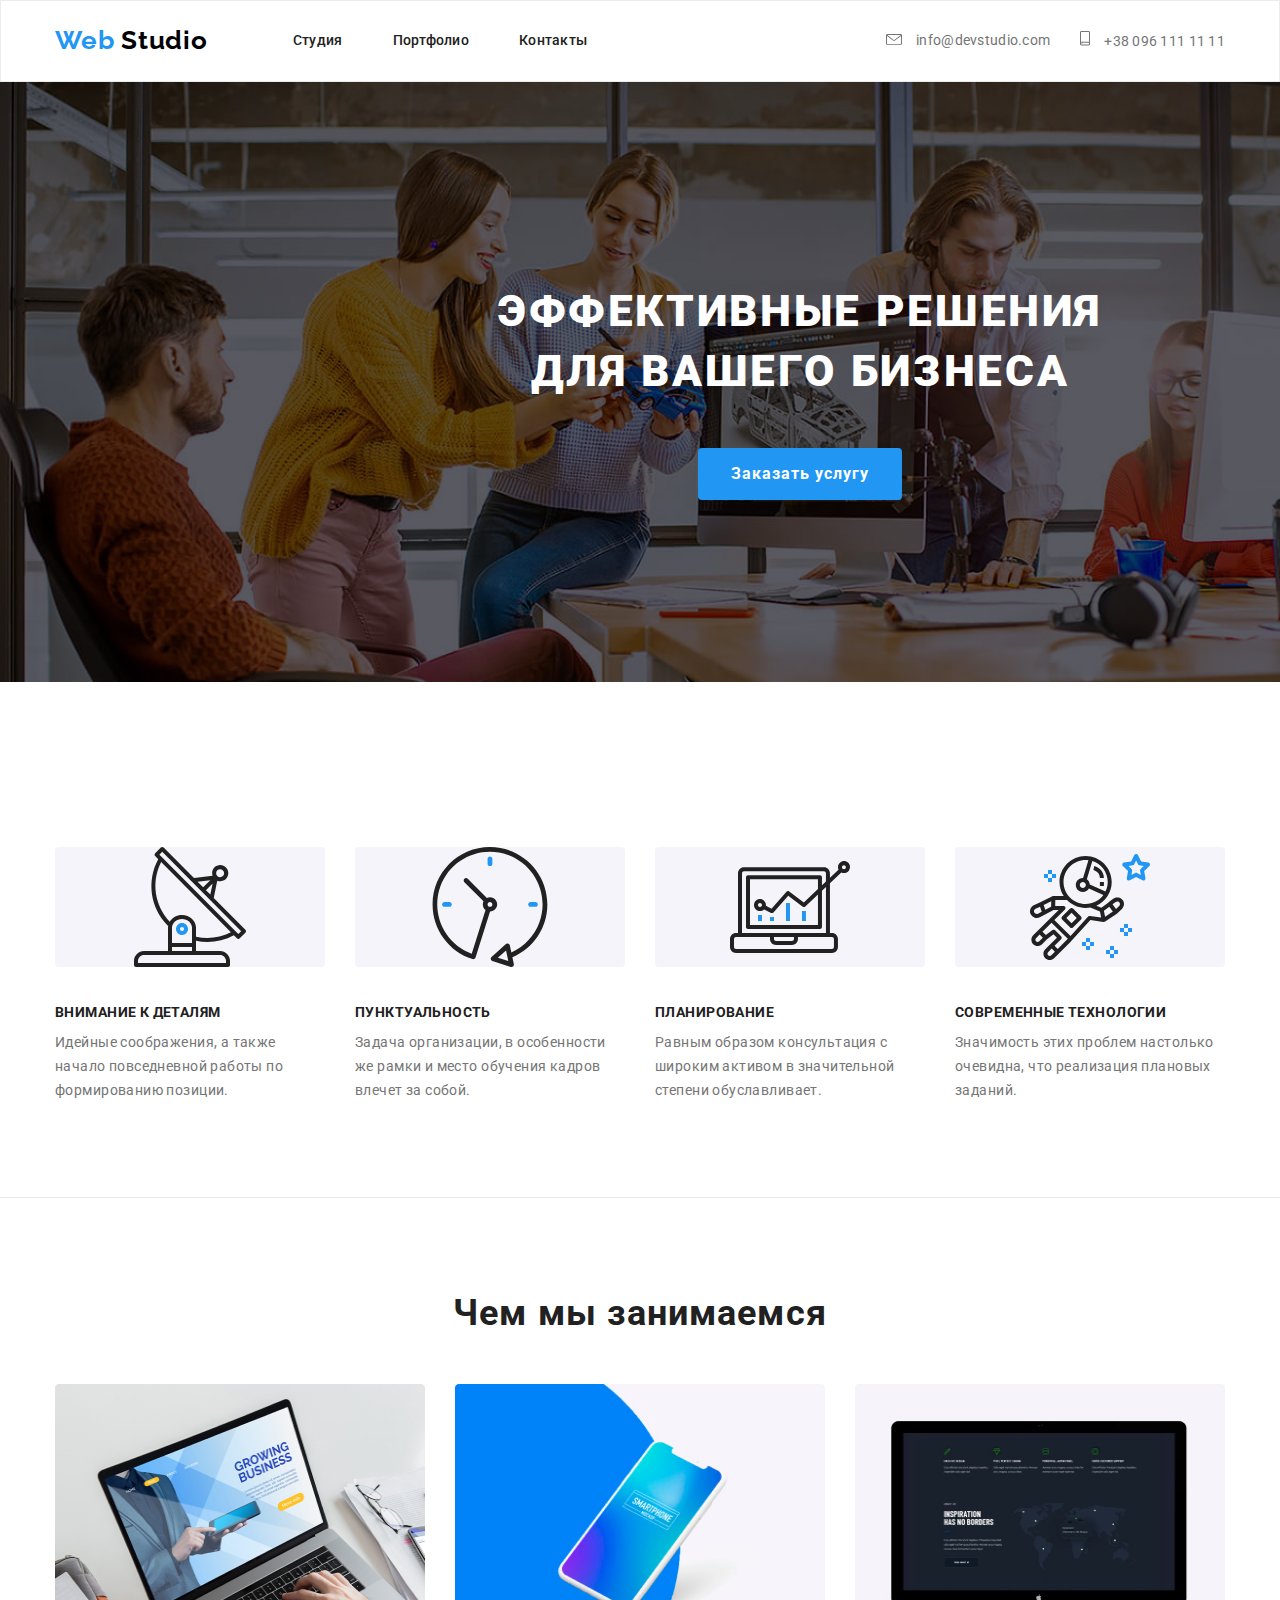
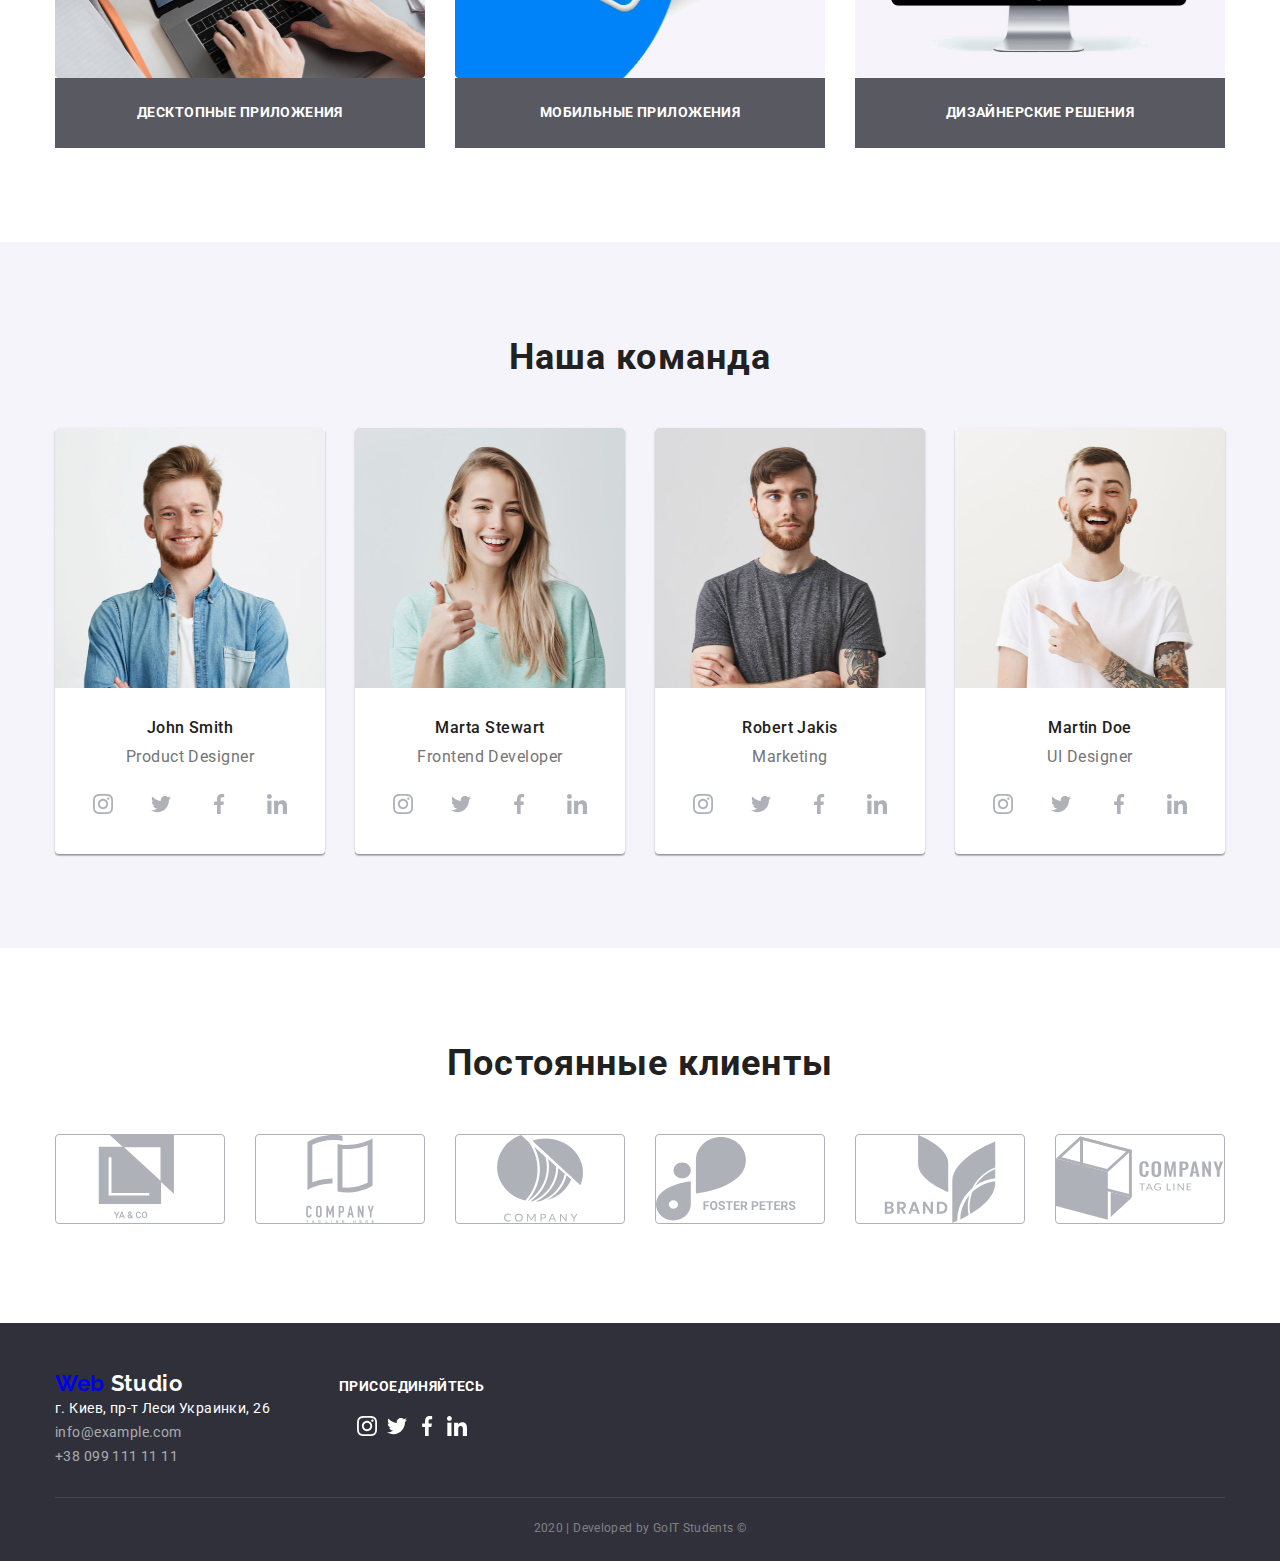
==== commit c54f05fc: "commit" ====
--- a/index.html
+++ b/index.html
@@ -43,9 +43,11 @@
     <!-- Основной контент веб-студии -->
     <main>
     <!-- Основной баннер -->
-    <section class="banner">
-        <h1 class="banner-text">Эффективные решения для вашего бизнеса</h1>
-        <a href="./contacts.html" target="_blank" class="button">Заказать услугу</a>
+    <section>
+        <div class="banner">
+            <h1 class="banner-text">Эффективные решения для вашего бизнеса</h1>
+            <a href="./contacts.html" target="_blank" class="button">Заказать услугу</a>
+        </div>
     </section>
 
     <!-- Наши преимущества -->
--- a/css/styles.css
+++ b/css/styles.css
@@ -171,13 +171,23 @@
 
 /* Баннер с фоновым рисунком */
 .banner {
-    background: rgba(47, 48, 58, 0.8);    
+    background-image: url(/images/Header\ img.jpg);
+    background-color: rgba(47, 48, 58, 0.8);
+    background-blend-mode: multiply;
+    width: 1600px;
+    height: 600px;
+    margin-left: auto;
+    margin-right: auto;
+    align-items: center;
     text-align: center;
 }
 
 .banner-text {
     margin-top: 0px;
     margin-bottom: 46px;
+    padding-top: 200px;
+    padding-left: 477px;
+    padding-right: 477px;
 
     color: var(--page-hero-text);    
 
